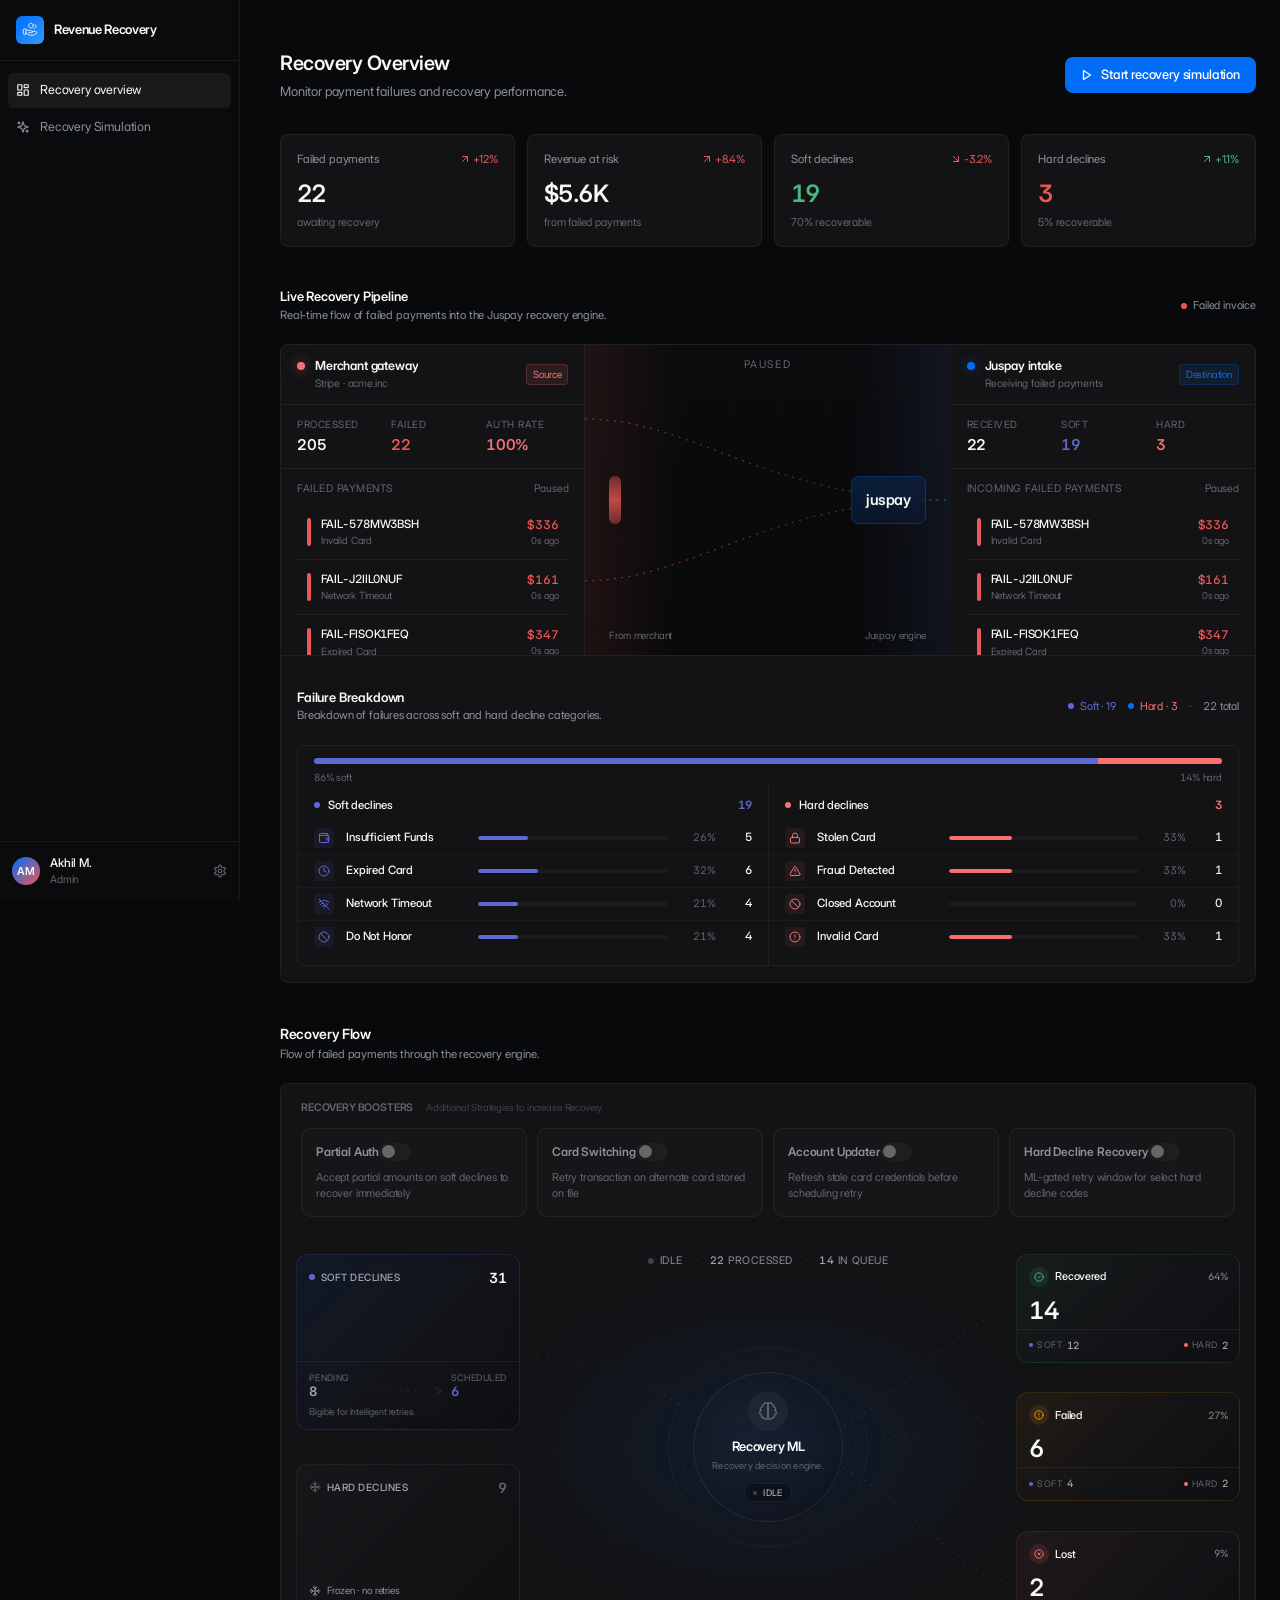
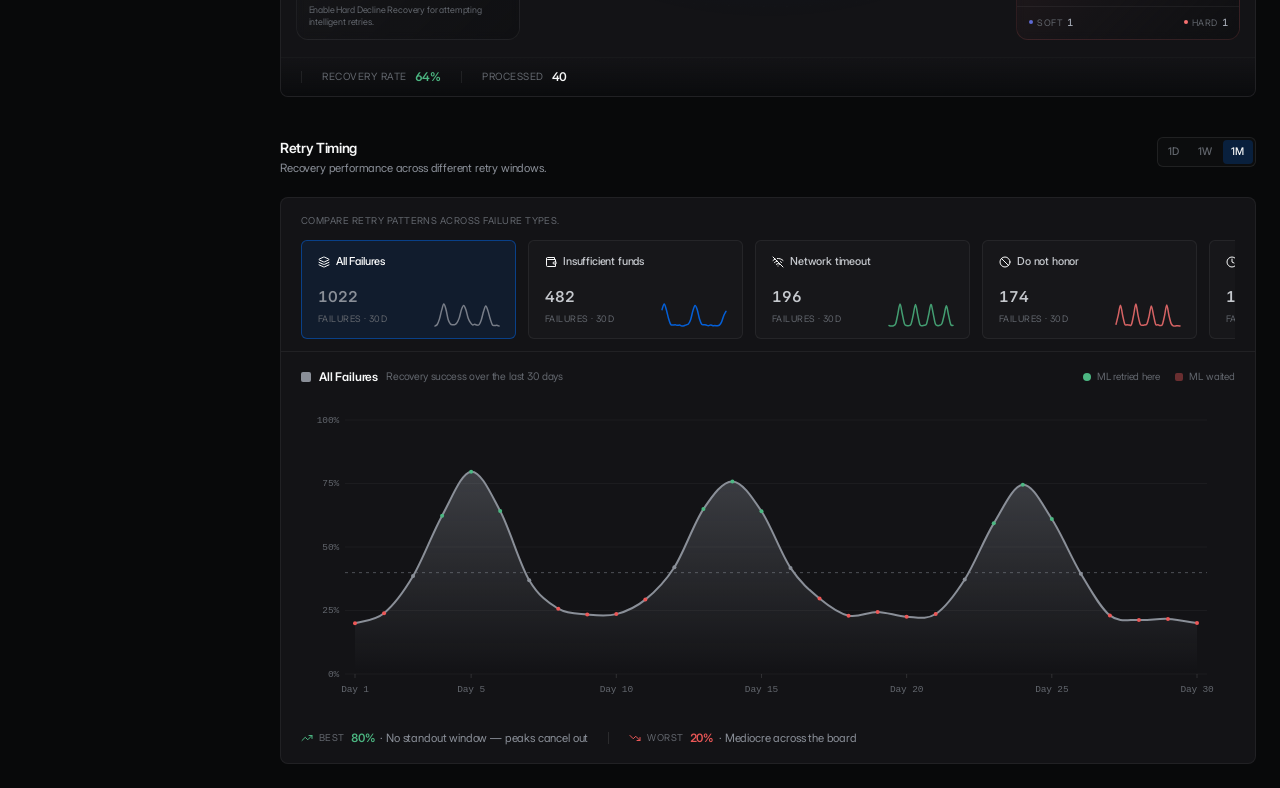
==== recovery-demo.html @ af8d5d57 "Landing: single-colour headline, update subheader copy to 'See how...' Co-Authored-By: Claude Sonnet" ====
<!DOCTYPE html><html lang="en"><head><meta charSet="utf-8"/><link rel="preconnect" href="https://fonts.googleapis.com"/><link rel="preconnect" href="https://fonts.gstatic.com"/><meta name="viewport" content="width=device-width, initial-scale=1"/><style>*,:after,:before{--tw-border-spacing-x:0;--tw-border-spacing-y:0;--tw-translate-x:0;--tw-translate-y:0;--tw-rotate:0;--tw-skew-x:0;--tw-skew-y:0;--tw-scale-x:1;--tw-scale-y:1;--tw-pan-x: ;--tw-pan-y: ;--tw-pinch-zoom: ;--tw-scroll-snap-strictness:proximity;--tw-gradient-from-position: ;--tw-gradient-via-position: ;--tw-gradient-to-position: ;--tw-ordinal: ;--tw-slashed-zero: ;--tw-numeric-figure: ;--tw-numeric-spacing: ;--tw-numeric-fraction: ;--tw-ring-inset: ;--tw-ring-offset-width:0px;--tw-ring-offset-color:#fff;--tw-ring-color:rgba(59,130,246,.5);--tw-ring-offset-shadow:0 0 #0000;--tw-ring-shadow:0 0 #0000;--tw-shadow:0 0 #0000;--tw-shadow-colored:0 0 #0000;--tw-blur: ;--tw-brightness: ;--tw-contrast: ;--tw-grayscale: ;--tw-hue-rotate: ;--tw-invert: ;--tw-saturate: ;--tw-sepia: ;--tw-drop-shadow: ;--tw-backdrop-blur: ;--tw-backdrop-brightness: ;--tw-backdrop-contrast: ;--tw-backdrop-grayscale: ;--tw-backdrop-hue-rotate: ;--tw-backdrop-invert: ;--tw-backdrop-opacity: ;--tw-backdrop-saturate: ;--tw-backdrop-sepia: ;--tw-contain-size: ;--tw-contain-layout: ;--tw-contain-paint: ;--tw-contain-style: }::backdrop{--tw-border-spacing-x:0;--tw-border-spacing-y:0;--tw-translate-x:0;--tw-translate-y:0;--tw-rotate:0;--tw-skew-x:0;--tw-skew-y:0;--tw-scale-x:1;--tw-scale-y:1;--tw-pan-x: ;--tw-pan-y: ;--tw-pinch-zoom: ;--tw-scroll-snap-strictness:proximity;--tw-gradient-from-position: ;--tw-gradient-via-position: ;--tw-gradient-to-position: ;--tw-ordinal: ;--tw-slashed-zero: ;--tw-numeric-figure: ;--tw-numeric-spacing: ;--tw-numeric-fraction: ;--tw-ring-inset: ;--tw-ring-offset-width:0px;--tw-ring-offset-color:#fff;--tw-ring-color:rgba(59,130,246,.5);--tw-ring-offset-shadow:0 0 #0000;--tw-ring-shadow:0 0 #0000;--tw-shadow:0 0 #0000;--tw-shadow-colored:0 0 #0000;--tw-blur: ;--tw-brightness: ;--tw-contrast: ;--tw-grayscale: ;--tw-hue-rotate: ;--tw-invert: ;--tw-saturate: ;--tw-sepia: ;--tw-drop-shadow: ;--tw-backdrop-blur: ;--tw-backdrop-brightness: ;--tw-backdrop-contrast: ;--tw-backdrop-grayscale: ;--tw-backdrop-hue-rotate: ;--tw-backdrop-invert: ;--tw-backdrop-opacity: ;--tw-backdrop-saturate: ;--tw-backdrop-sepia: ;--tw-contain-size: ;--tw-contain-layout: ;--tw-contain-paint: ;--tw-contain-style: }/*
! tailwindcss v3.4.19 | MIT License | https://tailwindcss.com
*/*,:after,:before{box-sizing:border-box;border:0 solid #e5e7eb}:after,:before{--tw-content:""}:host,html{line-height:1.5;-webkit-text-size-adjust:100%;-moz-tab-size:4;-o-tab-size:4;tab-size:4;font-family:ui-sans-serif,system-ui,sans-serif,Apple Color Emoji,Segoe UI Emoji,Segoe UI Symbol,Noto Color Emoji;font-feature-settings:normal;font-variation-settings:normal;-webkit-tap-highlight-color:transparent}body{margin:0;line-height:inherit}hr{height:0;color:inherit;border-top-width:1px}abbr:where([title]){-webkit-text-decoration:underline dotted;text-decoration:underline dotted}h1,h2,h3,h4,h5,h6{font-size:inherit;font-weight:inherit}a{color:inherit;text-decoration:inherit}b,strong{font-weight:bolder}code,kbd,pre,samp{font-family:ui-monospace,SFMono-Regular,Menlo,Monaco,Consolas,Liberation Mono,Courier New,monospace;font-feature-settings:normal;font-variation-settings:normal;font-size:1em}small{font-size:80%}sub,sup{font-size:75%;line-height:0;position:relative;vertical-align:baseline}sub{bottom:-.25em}sup{top:-.5em}table{text-indent:0;border-color:inherit;border-collapse:collapse}button,input,optgroup,select,textarea{font-family:inherit;font-feature-settings:inherit;font-variation-settings:inherit;font-size:100%;font-weight:inherit;line-height:inherit;letter-spacing:inherit;color:inherit;margin:0;padding:0}button,select{text-transform:none}button,input:where([type=button]),input:where([type=reset]),input:where([type=submit]){-webkit-appearance:button;background-color:transparent;background-image:none}:-moz-focusring{outline:auto}:-moz-ui-invalid{box-shadow:none}progress{vertical-align:baseline}::-webkit-inner-spin-button,::-webkit-outer-spin-button{height:auto}[type=search]{-webkit-appearance:textfield;outline-offset:-2px}::-webkit-search-decoration{-webkit-appearance:none}::-webkit-file-upload-button{-webkit-appearance:button;font:inherit}summary{display:list-item}blockquote,dd,dl,figure,h1,h2,h3,h4,h5,h6,hr,p,pre{margin:0}fieldset{margin:0}fieldset,legend{padding:0}menu,ol,ul{list-style:none;margin:0;padding:0}dialog{padding:0}textarea{resize:vertical}input::-moz-placeholder,textarea::-moz-placeholder{opacity:1;color:#9ca3af}input::placeholder,textarea::placeholder{opacity:1;color:#9ca3af}[role=button],button{cursor:pointer}:disabled{cursor:default}audio,canvas,embed,iframe,img,object,svg,video{display:block;vertical-align:middle}img,video{max-width:100%;height:auto}[hidden]:where(:not([hidden=until-found])){display:none}.container{width:100%}@media (min-width:640px){.container{max-width:640px}}@media (min-width:768px){.container{max-width:768px}}@media (min-width:1024px){.container{max-width:1024px}}@media (min-width:1280px){.container{max-width:1280px}}@media (min-width:1536px){.container{max-width:1536px}}.pointer-events-none{pointer-events:none}.visible{visibility:visible}.fixed{position:fixed}.absolute{position:absolute}.relative{position:relative}.sticky{position:sticky}.inset-0{inset:0}.inset-y-0{top:0;bottom:0}.-bottom-4{bottom:-1rem}.bottom-0{bottom:0}.bottom-3{bottom:.75rem}.left-0{left:0}.left-1\/2{left:50%}.left-2\.5{left:.625rem}.left-4{left:1rem}.left-6{left:1.5rem}.right-0{right:0}.right-2{right:.5rem}.right-4{right:1rem}.right-6{right:1.5rem}.top-0{top:0}.top-1{top:.25rem}.top-1\/2{top:50%}.top-1\/4{top:25%}.top-3{top:.75rem}.top-4{top:1rem}.top-\[2px\]{top:2px}.z-0{z-index:0}.z-10{z-index:10}.z-20{z-index:20}.z-40{z-index:40}.col-span-3{grid-column:span 3/span 3}.col-span-6{grid-column:span 6/span 6}.-mx-4{margin-left:-1rem;margin-right:-1rem}.mx-2{margin-left:.5rem;margin-right:.5rem}.mx-auto{margin-left:auto;margin-right:auto}.my-1{margin-top:.25rem;margin-bottom:.25rem}.mb-0\.5{margin-bottom:.125rem}.mb-1{margin-bottom:.25rem}.mb-1\.5{margin-bottom:.375rem}.mb-2{margin-bottom:.5rem}.mb-3{margin-bottom:.75rem}.mb-4{margin-bottom:1rem}.mb-6{margin-bottom:1.5rem}.mb-8{margin-bottom:2rem}.mb-\[3px\]{margin-bottom:3px}.mr-1{margin-right:.25rem}.mr-1\.5{margin-right:.375rem}.mt-0\.5{margin-top:.125rem}.mt-1{margin-top:.25rem}.mt-1\.5{margin-top:.375rem}.mt-2{margin-top:.5rem}.mt-2\.5{margin-top:.625rem}.mt-3{margin-top:.75rem}.mt-4{margin-top:1rem}.mt-6{margin-top:1.5rem}.mt-8{margin-top:2rem}.mt-auto{margin-top:auto}.block{display:block}.inline-block{display:inline-block}.inline{display:inline}.flex{display:flex}.inline-flex{display:inline-flex}.grid{display:grid}.h-1{height:.25rem}.h-1\.5{height:.375rem}.h-10{height:2.5rem}.h-12{height:3rem}.h-16{height:4rem}.h-2{height:.5rem}.h-2\.5{height:.625rem}.h-20{height:5rem}.h-24{height:6rem}.h-3{height:.75rem}.h-3\.5{height:.875rem}.h-32{height:8rem}.h-36{height:9rem}.h-4{height:1rem}.h-48{height:12rem}.h-5{height:1.25rem}.h-6{height:1.5rem}.h-64{height:16rem}.h-7{height:1.75rem}.h-8{height:2rem}.h-80{height:20rem}.h-9{height:2.25rem}.h-\[14px\]{height:14px}.h-\[150px\]{height:150px}.h-\[175px\]{height:175px}.h-\[180px\]{height:180px}.h-\[18px\]{height:18px}.h-\[200px\]{height:200px}.h-\[3px\]{height:3px}.h-full{height:100%}.h-px{height:1px}.h-screen{height:100vh}.max-h-32{max-height:8rem}.max-h-96{max-height:24rem}.min-h-0{min-height:0}.min-h-\[230px\]{min-height:230px}.min-h-\[260px\]{min-height:260px}.min-h-\[300px\]{min-height:300px}.min-h-\[400px\]{min-height:400px}.min-h-screen{min-height:100vh}.w-1{width:.25rem}.w-1\.5{width:.375rem}.w-1\/4{width:25%}.w-10{width:2.5rem}.w-12{width:3rem}.w-14{width:3.5rem}.w-16{width:4rem}.w-2{width:.5rem}.w-2\.5{width:.625rem}.w-20{width:5rem}.w-24{width:6rem}.w-3{width:.75rem}.w-3\.5{width:.875rem}.w-32{width:8rem}.w-36{width:9rem}.w-4{width:1rem}.w-48{width:12rem}.w-5{width:1.25rem}.w-6{width:1.5rem}.w-64{width:16rem}.w-7{width:1.75rem}.w-8{width:2rem}.w-9{width:2.25rem}.w-\[120px\]{width:120px}.w-\[14px\]{width:14px}.w-\[150px\]{width:150px}.w-\[175px\]{width:175px}.w-\[180px\]{width:180px}.w-\[200px\]{width:200px}.w-\[240px\]{width:240px}.w-\[2px\]{width:2px}.w-full{width:100%}.w-px{width:1px}.min-w-0{min-width:0}.max-w-6xl{max-width:72rem}.max-w-\[1400px\]{max-width:1400px}.max-w-\[640px\]{max-width:640px}.flex-1{flex:1 1 0%}.flex-shrink-0,.shrink-0{flex-shrink:0}.-translate-x-1\/2{--tw-translate-x:-50%}.-translate-x-1\/2,.-translate-y-1\/2{transform:translate(var(--tw-translate-x),var(--tw-translate-y)) rotate(var(--tw-rotate)) skewX(var(--tw-skew-x)) skewY(var(--tw-skew-y)) scaleX(var(--tw-scale-x)) scaleY(var(--tw-scale-y))}.-translate-y-1\/2{--tw-translate-y:-50%}.translate-x-0\.5{--tw-translate-x:0.125rem}.translate-x-0\.5,.translate-x-5{transform:translate(var(--tw-translate-x),var(--tw-translate-y)) rotate(var(--tw-rotate)) skewX(var(--tw-skew-x)) skewY(var(--tw-skew-y)) scaleX(var(--tw-scale-x)) scaleY(var(--tw-scale-y))}.translate-x-5{--tw-translate-x:1.25rem}.translate-x-\[16px\]{--tw-translate-x:16px}.translate-x-\[16px\],.translate-x-\[2px\]{transform:translate(var(--tw-translate-x),var(--tw-translate-y)) rotate(var(--tw-rotate)) skewX(var(--tw-skew-x)) skewY(var(--tw-skew-y)) scaleX(var(--tw-scale-x)) scaleY(var(--tw-scale-y))}.translate-x-\[2px\]{--tw-translate-x:2px}.transform{transform:translate(var(--tw-translate-x),var(--tw-translate-y)) rotate(var(--tw-rotate)) skewX(var(--tw-skew-x)) skewY(var(--tw-skew-y)) scaleX(var(--tw-scale-x)) scaleY(var(--tw-scale-y))}.animate-\[fadeIn_240ms_ease-out\]{animation:fadeIn .24s ease-out}@keyframes pulse{50%{opacity:.5}}.animate-pulse{animation:pulse 2s cubic-bezier(.4,0,.6,1) infinite}@keyframes spin{to{transform:rotate(1turn)}}.animate-spin{animation:spin 1s linear infinite}.cursor-crosshair{cursor:crosshair}.cursor-pointer{cursor:pointer}.select-none{-webkit-user-select:none;-moz-user-select:none;user-select:none}.resize{resize:both}.scroll-mt-16{scroll-margin-top:4rem}.appearance-none{-webkit-appearance:none;-moz-appearance:none;appearance:none}.grid-cols-1{grid-template-columns:repeat(1,minmax(0,1fr))}.grid-cols-12{grid-template-columns:repeat(12,minmax(0,1fr))}.grid-cols-2{grid-template-columns:repeat(2,minmax(0,1fr))}.grid-cols-3{grid-template-columns:repeat(3,minmax(0,1fr))}.grid-cols-4{grid-template-columns:repeat(4,minmax(0,1fr))}.grid-cols-5{grid-template-columns:repeat(5,minmax(0,1fr))}.grid-cols-\[1fr_1\.2fr_1fr\]{grid-template-columns:1fr 1.2fr 1fr}.grid-cols-\[340px_1fr\]{grid-template-columns:340px 1fr}.flex-col{flex-direction:column}.items-start{align-items:flex-start}.items-end{align-items:flex-end}.items-center{align-items:center}.items-baseline{align-items:baseline}.items-stretch{align-items:stretch}.justify-end{justify-content:flex-end}.justify-center{justify-content:center}.justify-between{justify-content:space-between}.gap-0\.5{gap:.125rem}.gap-1{gap:.25rem}.gap-1\.5{gap:.375rem}.gap-2{gap:.5rem}.gap-2\.5{gap:.625rem}.gap-3{gap:.75rem}.gap-4{gap:1rem}.gap-5{gap:1.25rem}.gap-6{gap:1.5rem}.gap-8{gap:2rem}.gap-\[2px\]{gap:2px}.gap-\[3px\]{gap:3px}.space-y-0\.5>:not([hidden])~:not([hidden]){--tw-space-y-reverse:0;margin-top:calc(.125rem * calc(1 - var(--tw-space-y-reverse)));margin-bottom:calc(.125rem * var(--tw-space-y-reverse))}.space-y-1>:not([hidden])~:not([hidden]){--tw-space-y-reverse:0;margin-top:calc(.25rem * calc(1 - var(--tw-space-y-reverse)));margin-bottom:calc(.25rem * var(--tw-space-y-reverse))}.space-y-1\.5>:not([hidden])~:not([hidden]){--tw-space-y-reverse:0;margin-top:calc(.375rem * calc(1 - var(--tw-space-y-reverse)));margin-bottom:calc(.375rem * var(--tw-space-y-reverse))}.space-y-2>:not([hidden])~:not([hidden]){--tw-space-y-reverse:0;margin-top:calc(.5rem * calc(1 - var(--tw-space-y-reverse)));margin-bottom:calc(.5rem * var(--tw-space-y-reverse))}.space-y-2\.5>:not([hidden])~:not([hidden]){--tw-space-y-reverse:0;margin-top:calc(.625rem * calc(1 - var(--tw-space-y-reverse)));margin-bottom:calc(.625rem * var(--tw-space-y-reverse))}.space-y-3>:not([hidden])~:not([hidden]){--tw-space-y-reverse:0;margin-top:calc(.75rem * calc(1 - var(--tw-space-y-reverse)));margin-bottom:calc(.75rem * var(--tw-space-y-reverse))}.space-y-4>:not([hidden])~:not([hidden]){--tw-space-y-reverse:0;margin-top:calc(1rem * calc(1 - var(--tw-space-y-reverse)));margin-bottom:calc(1rem * var(--tw-space-y-reverse))}.space-y-6>:not([hidden])~:not([hidden]){--tw-space-y-reverse:0;margin-top:calc(1.5rem * calc(1 - var(--tw-space-y-reverse)));margin-bottom:calc(1.5rem * var(--tw-space-y-reverse))}.divide-x>:not([hidden])~:not([hidden]){--tw-divide-x-reverse:0;border-right-width:calc(1px * var(--tw-divide-x-reverse));border-left-width:calc(1px * calc(1 - var(--tw-divide-x-reverse)))}.divide-y>:not([hidden])~:not([hidden]){--tw-divide-y-reverse:0;border-top-width:calc(1px * calc(1 - var(--tw-divide-y-reverse)));border-bottom-width:calc(1px * var(--tw-divide-y-reverse))}.divide-white\/\[0\.04\]>:not([hidden])~:not([hidden]){border-color:hsla(0,0%,100%,.04)}.divide-white\/\[0\.06\]>:not([hidden])~:not([hidden]){border-color:hsla(0,0%,100%,.06)}.overflow-hidden{overflow:hidden}.overflow-visible{overflow:visible}.overflow-x-auto{overflow-x:auto}.overflow-y-auto{overflow-y:auto}.truncate{overflow:hidden;text-overflow:ellipsis}.truncate,.whitespace-nowrap{white-space:nowrap}.rounded{border-radius:.25rem}.rounded-2xl{border-radius:1rem}.rounded-3xl{border-radius:1.5rem}.rounded-\[1\.5px\]{border-radius:1.5px}.rounded-full{border-radius:9999px}.rounded-lg{border-radius:.5rem}.rounded-md{border-radius:.375rem}.rounded-sm{border-radius:.125rem}.rounded-xl{border-radius:.75rem}.rounded-t{border-top-left-radius:.25rem;border-top-right-radius:.25rem}.border{border-width:1px}.border-2{border-width:2px}.border-4{border-width:4px}.border-\[1\.5px\]{border-width:1.5px}.border-b{border-bottom-width:1px}.border-l{border-left-width:1px}.border-r{border-right-width:1px}.border-t{border-top-width:1px}.border-dashed{border-style:dashed}.border-\[\#4cb782\]\/30{border-color:rgba(76,183,130,.3)}.border-\[\#006DF9\]\/10{border-color:rgba(0,109,249,.1)}.border-\[\#006DF9\]\/15{border-color:rgba(0,109,249,.15)}.border-\[\#006DF9\]\/20{border-color:rgba(0,109,249,.2)}.border-\[\#006DF9\]\/30{border-color:rgba(0,109,249,.3)}.border-\[\#006DF9\]\/35{border-color:rgba(0,109,249,.35)}.border-\[\#006DF9\]\/40{border-color:rgba(0,109,249,.4)}.border-\[\#006DF9\]\/45{border-color:rgba(0,109,249,.45)}.border-\[\#eb5757\]\/30{border-color:rgba(235,87,87,.3)}.border-\[\#f2994a\]\/20{border-color:rgba(242,153,74,.2)}.border-blue-500\/10{border-color:rgba(59,130,246,.1)}.border-blue-500\/20{border-color:rgba(59,130,246,.2)}.border-blue-500\/30{border-color:rgba(59,130,246,.3)}.border-blue-500\/50{border-color:rgba(59,130,246,.5)}.border-cyan-500\/30{border-color:rgba(6,182,212,.3)}.border-cyan-500\/40{border-color:rgba(6,182,212,.4)}.border-emerald-500\/20{border-color:rgba(16,185,129,.2)}.border-emerald-500\/30{border-color:rgba(16,185,129,.3)}.border-gray-300{--tw-border-opacity:1;border-color:rgb(209 213 219/var(--tw-border-opacity,1))}.border-gray-400{--tw-border-opacity:1;border-color:rgb(156 163 175/var(--tw-border-opacity,1))}.border-gray-600{--tw-border-opacity:1;border-color:rgb(75 85 99/var(--tw-border-opacity,1))}.border-gray-700{--tw-border-opacity:1;border-color:rgb(55 65 81/var(--tw-border-opacity,1))}.border-gray-700\/30{border-color:rgba(55,65,81,.3)}.border-gray-800{--tw-border-opacity:1;border-color:rgb(31 41 55/var(--tw-border-opacity,1))}.border-gray-800\/30{border-color:rgba(31,41,55,.3)}.border-gray-800\/50{border-color:rgba(31,41,55,.5)}.border-green-500\/20{border-color:rgba(34,197,94,.2)}.border-green-500\/30{border-color:rgba(34,197,94,.3)}.border-orange-500\/20{border-color:rgba(249,115,22,.2)}.border-orange-500\/30{border-color:rgba(249,115,22,.3)}.border-purple-500\/20{border-color:rgba(168,85,247,.2)}.border-purple-500\/30{border-color:rgba(168,85,247,.3)}.border-red-500\/20{border-color:rgba(239,68,68,.2)}.border-red-500\/30{border-color:rgba(239,68,68,.3)}.border-slate-600{--tw-border-opacity:1;border-color:rgb(71 85 105/var(--tw-border-opacity,1))}.border-slate-700{--tw-border-opacity:1;border-color:rgb(51 65 85/var(--tw-border-opacity,1))}.border-white\/\[0\.025\]{border-color:hsla(0,0%,100%,.025)}.border-white\/\[0\.04\]{border-color:hsla(0,0%,100%,.04)}.border-white\/\[0\.05\]{border-color:hsla(0,0%,100%,.05)}.border-white\/\[0\.06\]{border-color:hsla(0,0%,100%,.06)}.border-white\/\[0\.08\]{border-color:hsla(0,0%,100%,.08)}.border-yellow-500\/20{border-color:rgba(234,179,8,.2)}.border-yellow-500\/30{border-color:rgba(234,179,8,.3)}.border-t-blue-500{--tw-border-opacity:1;border-top-color:rgb(59 130 246/var(--tw-border-opacity,1))}.bg-\[\#08090a\]{--tw-bg-opacity:1;background-color:rgb(8 9 10/var(--tw-bg-opacity,1))}.bg-\[\#08090a\]\/40{background-color:rgba(8,9,10,.4)}.bg-\[\#08090a\]\/80{background-color:rgba(8,9,10,.8)}.bg-\[\#0a0a0f\]{--tw-bg-opacity:1;background-color:rgb(10 10 15/var(--tw-bg-opacity,1))}.bg-\[\#0a0b0d\]{--tw-bg-opacity:1;background-color:rgb(10 11 13/var(--tw-bg-opacity,1))}.bg-\[\#0d0e10\]{--tw-bg-opacity:1;background-color:rgb(13 14 16/var(--tw-bg-opacity,1))}.bg-\[\#0d0e10\]\/40{background-color:rgba(13,14,16,.4)}.bg-\[\#0f1012\]{--tw-bg-opacity:1;background-color:rgb(15 16 18/var(--tw-bg-opacity,1))}.bg-\[\#131316\]{--tw-bg-opacity:1;background-color:rgb(19 19 22/var(--tw-bg-opacity,1))}.bg-\[\#3f4147\]{--tw-bg-opacity:1;background-color:rgb(63 65 71/var(--tw-bg-opacity,1))}.bg-\[\#4cb782\]{--tw-bg-opacity:1;background-color:rgb(76 183 130/var(--tw-bg-opacity,1))}.bg-\[\#4cb782\]\/10{background-color:rgba(76,183,130,.1)}.bg-\[\#4cb782\]\/5{background-color:rgba(76,183,130,.05)}.bg-\[\#006DF9\]{--tw-bg-opacity:1;background-color:rgb(0 109 249/var(--tw-bg-opacity,1))}.bg-\[\#006DF9\]\/10{background-color:rgba(0,109,249,.1)}.bg-\[\#006DF9\]\/15{background-color:rgba(0,109,249,.15)}.bg-\[\#006DF9\]\/20{background-color:rgba(0,109,249,.2)}.bg-\[\#62666d\]{--tw-bg-opacity:1;background-color:rgb(98 102 109/var(--tw-bg-opacity,1))}.bg-\[\#8a8f98\]{--tw-bg-opacity:1;background-color:rgb(138 143 152/var(--tw-bg-opacity,1))}.bg-\[\#eb5757\]{--tw-bg-opacity:1;background-color:rgb(235 87 87/var(--tw-bg-opacity,1))}.bg-\[\#eb5757\]\/10{background-color:rgba(235,87,87,.1)}.bg-\[\#eb5757\]\/15{background-color:rgba(235,87,87,.15)}.bg-\[\#eb5757\]\/40{background-color:rgba(235,87,87,.4)}.bg-\[\#eb5757\]\/5{background-color:rgba(235,87,87,.05)}.bg-\[\#f2994a\]\/10{background-color:rgba(242,153,74,.1)}.bg-amber-500{--tw-bg-opacity:1;background-color:rgb(245 158 11/var(--tw-bg-opacity,1))}.bg-black{--tw-bg-opacity:1;background-color:rgb(0 0 0/var(--tw-bg-opacity,1))}.bg-black\/20{background-color:rgba(0,0,0,.2)}.bg-black\/30{background-color:rgba(0,0,0,.3)}.bg-black\/50{background-color:rgba(0,0,0,.5)}.bg-blue-400{--tw-bg-opacity:1;background-color:rgb(96 165 250/var(--tw-bg-opacity,1))}.bg-blue-500{--tw-bg-opacity:1;background-color:rgb(59 130 246/var(--tw-bg-opacity,1))}.bg-blue-500\/10{background-color:rgba(59,130,246,.1)}.bg-blue-500\/20{background-color:rgba(59,130,246,.2)}.bg-blue-900\/10{background-color:rgba(30,58,138,.1)}.bg-emerald-500{--tw-bg-opacity:1;background-color:rgb(16 185 129/var(--tw-bg-opacity,1))}.bg-emerald-500\/10{background-color:rgba(16,185,129,.1)}.bg-emerald-500\/20{background-color:rgba(16,185,129,.2)}.bg-emerald-500\/30{background-color:rgba(16,185,129,.3)}.bg-emerald-500\/60{background-color:rgba(16,185,129,.6)}.bg-emerald-900\/10{background-color:rgba(6,78,59,.1)}.bg-gray-100\/50{background-color:rgba(243,244,246,.5)}.bg-gray-300{--tw-bg-opacity:1;background-color:rgb(209 213 219/var(--tw-bg-opacity,1))}.bg-gray-400{--tw-bg-opacity:1;background-color:rgb(156 163 175/var(--tw-bg-opacity,1))}.bg-gray-600{--tw-bg-opacity:1;background-color:rgb(75 85 99/var(--tw-bg-opacity,1))}.bg-gray-700{--tw-bg-opacity:1;background-color:rgb(55 65 81/var(--tw-bg-opacity,1))}.bg-gray-800{--tw-bg-opacity:1;background-color:rgb(31 41 55/var(--tw-bg-opacity,1))}.bg-gray-800\/30{background-color:rgba(31,41,55,.3)}.bg-gray-800\/50{background-color:rgba(31,41,55,.5)}.bg-gray-800\/90{background-color:rgba(31,41,55,.9)}.bg-gray-900\/30{background-color:rgba(17,24,39,.3)}.bg-gray-900\/50{background-color:rgba(17,24,39,.5)}.bg-gray-900\/80{background-color:rgba(17,24,39,.8)}.bg-green-500{--tw-bg-opacity:1;background-color:rgb(34 197 94/var(--tw-bg-opacity,1))}.bg-green-500\/10{background-color:rgba(34,197,94,.1)}.bg-green-500\/20{background-color:rgba(34,197,94,.2)}.bg-orange-500\/10{background-color:rgba(249,115,22,.1)}.bg-orange-900\/10{background-color:rgba(124,45,18,.1)}.bg-pink-500{--tw-bg-opacity:1;background-color:rgb(236 72 153/var(--tw-bg-opacity,1))}.bg-purple-500{--tw-bg-opacity:1;background-color:rgb(168 85 247/var(--tw-bg-opacity,1))}.bg-purple-500\/10{background-color:rgba(168,85,247,.1)}.bg-purple-500\/20{background-color:rgba(168,85,247,.2)}.bg-red-500{--tw-bg-opacity:1;background-color:rgb(239 68 68/var(--tw-bg-opacity,1))}.bg-red-500\/10{background-color:rgba(239,68,68,.1)}.bg-red-500\/20{background-color:rgba(239,68,68,.2)}.bg-red-900\/10{background-color:rgba(127,29,29,.1)}.bg-slate-700{--tw-bg-opacity:1;background-color:rgb(51 65 85/var(--tw-bg-opacity,1))}.bg-slate-800{--tw-bg-opacity:1;background-color:rgb(30 41 59/var(--tw-bg-opacity,1))}.bg-slate-800\/30{background-color:rgba(30,41,59,.3)}.bg-slate-800\/50{background-color:rgba(30,41,59,.5)}.bg-slate-900{--tw-bg-opacity:1;background-color:rgb(15 23 42/var(--tw-bg-opacity,1))}.bg-slate-900\/50{background-color:rgba(15,23,42,.5)}.bg-slate-900\/80{background-color:rgba(15,23,42,.8)}.bg-white{--tw-bg-opacity:1;background-color:rgb(255 255 255/var(--tw-bg-opacity,1))}.bg-white\/10{background-color:hsla(0,0%,100%,.1)}.bg-white\/\[0\.012\]{background-color:hsla(0,0%,100%,.012)}.bg-white\/\[0\.015\]{background-color:hsla(0,0%,100%,.015)}.bg-white\/\[0\.02\]{background-color:hsla(0,0%,100%,.02)}.bg-white\/\[0\.03\]{background-color:hsla(0,0%,100%,.03)}.bg-white\/\[0\.04\]{background-color:hsla(0,0%,100%,.04)}.bg-white\/\[0\.06\]{background-color:hsla(0,0%,100%,.06)}.bg-white\/\[0\.08\]{background-color:hsla(0,0%,100%,.08)}.bg-yellow-400{--tw-bg-opacity:1;background-color:rgb(250 204 21/var(--tw-bg-opacity,1))}.bg-yellow-500{--tw-bg-opacity:1;background-color:rgb(234 179 8/var(--tw-bg-opacity,1))}.bg-yellow-500\/10{background-color:rgba(234,179,8,.1)}.bg-yellow-500\/20{background-color:rgba(234,179,8,.2)}.bg-yellow-900\/10{background-color:rgba(113,63,18,.1)}.bg-gradient-to-b{background-image:linear-gradient(to bottom,var(--tw-gradient-stops))}.bg-gradient-to-br{background-image:linear-gradient(to bottom right,var(--tw-gradient-stops))}.bg-gradient-to-l{background-image:linear-gradient(to left,var(--tw-gradient-stops))}.bg-gradient-to-r{background-image:linear-gradient(to right,var(--tw-gradient-stops))}.bg-gradient-to-t{background-image:linear-gradient(to top,var(--tw-gradient-stops))}.from-\[\#0a0b0d\]{--tw-gradient-from:#0a0b0d var(--tw-gradient-from-position);--tw-gradient-to:rgba(10,11,13,0) var(--tw-gradient-to-position);--tw-gradient-stops:var(--tw-gradient-from),var(--tw-gradient-to)}.from-\[\#0d0e10\]{--tw-gradient-from:#0d0e10 var(--tw-gradient-from-position);--tw-gradient-to:rgba(13,14,16,0) var(--tw-gradient-to-position);--tw-gradient-stops:var(--tw-gradient-from),var(--tw-gradient-to)}.from-\[\#4cb782\]\/\[0\.06\]{--tw-gradient-from:rgba(76,183,130,.06) var(--tw-gradient-from-position);--tw-gradient-to:rgba(76,183,130,0) var(--tw-gradient-to-position);--tw-gradient-stops:var(--tw-gradient-from),var(--tw-gradient-to)}.from-\[\#006DF9\]{--tw-gradient-from:#006DF9 var(--tw-gradient-from-position);--tw-gradient-to:rgba(0,109,249,0) var(--tw-gradient-to-position);--tw-gradient-stops:var(--tw-gradient-from),var(--tw-gradient-to)}.from-\[\#006DF9\]\/10{--tw-gradient-from:rgba(0,109,249,.1) var(--tw-gradient-from-position);--tw-gradient-to:rgba(0,109,249,0) var(--tw-gradient-to-position);--tw-gradient-stops:var(--tw-gradient-from),var(--tw-gradient-to)}.from-\[\#006DF9\]\/20{--tw-gradient-from:rgba(0,109,249,.2) var(--tw-gradient-from-position);--tw-gradient-to:rgba(0,109,249,0) var(--tw-gradient-to-position);--tw-gradient-stops:var(--tw-gradient-from),var(--tw-gradient-to)}.from-\[\#eb5757\]\/10{--tw-gradient-from:rgba(235,87,87,.1) var(--tw-gradient-from-position);--tw-gradient-to:rgba(235,87,87,0) var(--tw-gradient-to-position);--tw-gradient-stops:var(--tw-gradient-from),var(--tw-gradient-to)}.from-\[\#eb5757\]\/40{--tw-gradient-from:rgba(235,87,87,.4) var(--tw-gradient-from-position);--tw-gradient-to:rgba(235,87,87,0) var(--tw-gradient-to-position);--tw-gradient-stops:var(--tw-gradient-from),var(--tw-gradient-to)}.from-\[\#eb5757\]\/\[0\.06\]{--tw-gradient-from:rgba(235,87,87,.06) var(--tw-gradient-from-position);--tw-gradient-to:rgba(235,87,87,0) var(--tw-gradient-to-position);--tw-gradient-stops:var(--tw-gradient-from),var(--tw-gradient-to)}.from-blue-400{--tw-gradient-from:#60a5fa var(--tw-gradient-from-position);--tw-gradient-to:rgba(96,165,250,0) var(--tw-gradient-to-position);--tw-gradient-stops:var(--tw-gradient-from),var(--tw-gradient-to)}.from-emerald-400{--tw-gradient-from:#34d399 var(--tw-gradient-from-position);--tw-gradient-to:rgba(52,211,153,0) var(--tw-gradient-to-position);--tw-gradient-stops:var(--tw-gradient-from),var(--tw-gradient-to)}.from-emerald-500\/30{--tw-gradient-from:rgba(16,185,129,.3) var(--tw-gradient-from-position);--tw-gradient-to:rgba(16,185,129,0) var(--tw-gradient-to-position);--tw-gradient-stops:var(--tw-gradient-from),var(--tw-gradient-to)}.from-emerald-900\/20{--tw-gradient-from:rgba(6,78,59,.2) var(--tw-gradient-from-position);--tw-gradient-to:rgba(6,78,59,0) var(--tw-gradient-to-position);--tw-gradient-stops:var(--tw-gradient-from),var(--tw-gradient-to)}.from-gray-100{--tw-gradient-from:#f3f4f6 var(--tw-gradient-from-position);--tw-gradient-to:rgba(243,244,246,0) var(--tw-gradient-to-position);--tw-gradient-stops:var(--tw-gradient-from),var(--tw-gradient-to)}.from-gray-200{--tw-gradient-from:#e5e7eb var(--tw-gradient-from-position);--tw-gradient-to:rgba(229,231,235,0) var(--tw-gradient-to-position);--tw-gradient-stops:var(--tw-gradient-from),var(--tw-gradient-to)}.from-gray-300{--tw-gradient-from:#d1d5db var(--tw-gradient-from-position);--tw-gradient-to:rgba(209,213,219,0) var(--tw-gradient-to-position);--tw-gradient-stops:var(--tw-gradient-from),var(--tw-gradient-to)}.from-red-500\/0{--tw-gradient-from:rgba(239,68,68,0) var(--tw-gradient-from-position);--tw-gradient-to:rgba(239,68,68,0) var(--tw-gradient-to-position);--tw-gradient-stops:var(--tw-gradient-from),var(--tw-gradient-to)}.from-red-900\/20{--tw-gradient-from:rgba(127,29,29,.2) var(--tw-gradient-from-position);--tw-gradient-to:rgba(127,29,29,0) var(--tw-gradient-to-position);--tw-gradient-stops:var(--tw-gradient-from),var(--tw-gradient-to)}.from-slate-800\/50{--tw-gradient-from:rgba(30,41,59,.5) var(--tw-gradient-from-position);--tw-gradient-to:rgba(30,41,59,0) var(--tw-gradient-to-position);--tw-gradient-stops:var(--tw-gradient-from),var(--tw-gradient-to)}.from-transparent{--tw-gradient-from:transparent var(--tw-gradient-from-position);--tw-gradient-to:transparent var(--tw-gradient-to-position);--tw-gradient-stops:var(--tw-gradient-from),var(--tw-gradient-to)}.via-\[\#4cb782\]\/\[0\.02\]{--tw-gradient-to:rgba(76,183,130,0) var(--tw-gradient-to-position);--tw-gradient-stops:var(--tw-gradient-from),rgba(76,183,130,.02) var(--tw-gradient-via-position),var(--tw-gradient-to)}.via-\[\#eb5757\]\/80{--tw-gradient-to:rgba(235,87,87,0) var(--tw-gradient-to-position);--tw-gradient-stops:var(--tw-gradient-from),rgba(235,87,87,.8) var(--tw-gradient-via-position),var(--tw-gradient-to)}.via-\[\#eb5757\]\/\[0\.02\]{--tw-gradient-to:rgba(235,87,87,0) var(--tw-gradient-to-position);--tw-gradient-stops:var(--tw-gradient-from),rgba(235,87,87,.02) var(--tw-gradient-via-position),var(--tw-gradient-to)}.via-blue-500{--tw-gradient-to:rgba(59,130,246,0) var(--tw-gradient-to-position);--tw-gradient-stops:var(--tw-gradient-from),#3b82f6 var(--tw-gradient-via-position),var(--tw-gradient-to)}.via-red-500\/5{--tw-gradient-to:rgba(239,68,68,0) var(--tw-gradient-to-position);--tw-gradient-stops:var(--tw-gradient-from),rgba(239,68,68,.05) var(--tw-gradient-via-position),var(--tw-gradient-to)}.to-\[\#08090a\]{--tw-gradient-to:#08090a var(--tw-gradient-to-position)}.to-\[\#006DF9\]\/5{--tw-gradient-to:rgba(0,109,249,.05) var(--tw-gradient-to-position)}.to-\[\#3399FF\]{--tw-gradient-to:#3399FF var(--tw-gradient-to-position)}.to-\[\#eb5757\]{--tw-gradient-to:#eb5757 var(--tw-gradient-to-position)}.to-\[\#eb5757\]\/40{--tw-gradient-to:rgba(235,87,87,.4) var(--tw-gradient-to-position)}.to-blue-500{--tw-gradient-to:#3b82f6 var(--tw-gradient-to-position)}.to-blue-900\/20{--tw-gradient-to:rgba(30,58,138,.2) var(--tw-gradient-to-position)}.to-emerald-500{--tw-gradient-to:#10b981 var(--tw-gradient-to-position)}.to-emerald-800\/10{--tw-gradient-to:rgba(6,95,70,.1) var(--tw-gradient-to-position)}.to-gray-200{--tw-gradient-to:#e5e7eb var(--tw-gradient-to-position)}.to-gray-300{--tw-gradient-to:#d1d5db var(--tw-gradient-to-position)}.to-gray-400{--tw-gradient-to:#9ca3af var(--tw-gradient-to-position)}.to-purple-400{--tw-gradient-to:#c084fc var(--tw-gradient-to-position)}.to-red-500\/0{--tw-gradient-to:rgba(239,68,68,0) var(--tw-gradient-to-position)}.to-red-800\/10{--tw-gradient-to:rgba(153,27,27,.1) var(--tw-gradient-to-position)}.to-slate-900\/50{--tw-gradient-to:rgba(15,23,42,.5) var(--tw-gradient-to-position)}.to-transparent{--tw-gradient-to:transparent var(--tw-gradient-to-position)}.bg-clip-text{-webkit-background-clip:text;background-clip:text}.p-0\.5{padding:.125rem}.p-1\.5{padding:.375rem}.p-2{padding:.5rem}.p-3{padding:.75rem}.p-4{padding:1rem}.p-5{padding:1.25rem}.p-6{padding:1.5rem}.p-8{padding:2rem}.px-1{padding-left:.25rem;padding-right:.25rem}.px-1\.5{padding-left:.375rem;padding-right:.375rem}.px-12{padding-left:3rem;padding-right:3rem}.px-2{padding-left:.5rem;padding-right:.5rem}.px-2\.5{padding-left:.625rem;padding-right:.625rem}.px-3{padding-left:.75rem;padding-right:.75rem}.px-3\.5{padding-left:.875rem;padding-right:.875rem}.px-4{padding-left:1rem;padding-right:1rem}.px-5{padding-left:1.25rem;padding-right:1.25rem}.px-6{padding-left:1.5rem;padding-right:1.5rem}.py-0\.5{padding-top:.125rem;padding-bottom:.125rem}.py-1{padding-top:.25rem;padding-bottom:.25rem}.py-1\.5{padding-top:.375rem;padding-bottom:.375rem}.py-10{padding-top:2.5rem;padding-bottom:2.5rem}.py-12{padding-top:3rem;padding-bottom:3rem}.py-2{padding-top:.5rem;padding-bottom:.5rem}.py-2\.5{padding-top:.625rem;padding-bottom:.625rem}.py-3{padding-top:.75rem;padding-bottom:.75rem}.py-3\.5{padding-top:.875rem;padding-bottom:.875rem}.py-4{padding-top:1rem;padding-bottom:1rem}.py-6{padding-top:1.5rem;padding-bottom:1.5rem}.py-8{padding-top:2rem;padding-bottom:2rem}.py-\[1px\]{padding-top:1px;padding-bottom:1px}.pb-1\.5{padding-bottom:.375rem}.pb-2{padding-bottom:.5rem}.pb-2\.5{padding-bottom:.625rem}.pb-3{padding-bottom:.75rem}.pb-4{padding-bottom:1rem}.pb-5{padding-bottom:1.25rem}.pl-2{padding-left:.5rem}.pl-6{padding-left:1.5rem}.pl-7{padding-left:1.75rem}.pl-8{padding-left:2rem}.pr-2{padding-right:.5rem}.pt-2{padding-top:.5rem}.pt-2\.5{padding-top:.625rem}.pt-3{padding-top:.75rem}.pt-4{padding-top:1rem}.pt-5{padding-top:1.25rem}.text-left{text-align:left}.text-center{text-align:center}.text-right{text-align:right}.align-middle{vertical-align:middle}.font-mono{font-family:ui-monospace,SFMono-Regular,Menlo,Monaco,Consolas,Liberation Mono,Courier New,monospace}.text-2xl{font-size:1.5rem;line-height:2rem}.text-3xl{font-size:1.875rem;line-height:2.25rem}.text-4xl{font-size:2.25rem;line-height:2.5rem}.text-6xl{font-size:3.75rem;line-height:1}.text-\[10\.5px\]{font-size:10.5px}.text-\[10px\]{font-size:10px}.text-\[11\.5px\]{font-size:11.5px}.text-\[11px\]{font-size:11px}.text-\[12\.5px\]{font-size:12.5px}.text-\[12px\]{font-size:12px}.text-\[13px\]{font-size:13px}.text-\[14px\]{font-size:14px}.text-\[15px\]{font-size:15px}.text-\[16px\]{font-size:16px}.text-\[18px\]{font-size:18px}.text-\[20px\]{font-size:20px}.text-\[24px\]{font-size:24px}.text-\[26px\]{font-size:26px}.text-\[8\.5px\]{font-size:8.5px}.text-\[9\.5px\]{font-size:9.5px}.text-\[9px\]{font-size:9px}.text-lg{font-size:1.125rem;line-height:1.75rem}.text-sm{font-size:.875rem;line-height:1.25rem}.text-xl{font-size:1.25rem;line-height:1.75rem}.text-xs{font-size:.75rem;line-height:1rem}.font-bold{font-weight:700}.font-medium{font-weight:500}.font-semibold{font-weight:600}.uppercase{text-transform:uppercase}.lowercase{text-transform:lowercase}.capitalize{text-transform:capitalize}.italic{font-style:italic}.not-italic{font-style:normal}.tabular-nums{--tw-numeric-spacing:tabular-nums;font-variant-numeric:var(--tw-ordinal) var(--tw-slashed-zero) var(--tw-numeric-figure) var(--tw-numeric-spacing) var(--tw-numeric-fraction)}.leading-none{line-height:1}.leading-tight{line-height:1.25}.tracking-\[0\.15em\]{letter-spacing:.15em}.tracking-tight{letter-spacing:-.025em}.tracking-wide{letter-spacing:.025em}.tracking-wider{letter-spacing:.05em}.text-\[\#3f4147\]{--tw-text-opacity:1;color:rgb(63 65 71/var(--tw-text-opacity,1))}.text-\[\#4cb782\]{--tw-text-opacity:1;color:rgb(76 183 130/var(--tw-text-opacity,1))}.text-\[\#006DF9\]{--tw-text-opacity:1;color:rgb(0 109 249/var(--tw-text-opacity,1))}.text-\[\#62666d\]{--tw-text-opacity:1;color:rgb(98 102 109/var(--tw-text-opacity,1))}.text-\[\#3399FF\]{--tw-text-opacity:1;color:rgb(51 153 255/var(--tw-text-opacity,1))}.text-\[\#8a8f98\]{--tw-text-opacity:1;color:rgb(138 143 152/var(--tw-text-opacity,1))}.text-\[\#9ba3e8\]{--tw-text-opacity:1;color:rgb(102 163 255/var(--tw-text-opacity,1))}.text-\[\#a3a8b3\]{--tw-text-opacity:1;color:rgb(163 168 179/var(--tw-text-opacity,1))}.text-\[\#a5acef\]{--tw-text-opacity:1;color:rgb(102 163 255/var(--tw-text-opacity,1))}.text-\[\#c5c8cd\]{--tw-text-opacity:1;color:rgb(197 200 205/var(--tw-text-opacity,1))}.text-\[\#e8eaed\]{--tw-text-opacity:1;color:rgb(232 234 237/var(--tw-text-opacity,1))}.text-\[\#eb5757\]{--tw-text-opacity:1;color:rgb(235 87 87/var(--tw-text-opacity,1))}.text-\[\#f2994a\]{--tw-text-opacity:1;color:rgb(242 153 74/var(--tw-text-opacity,1))}.text-\[\#f7f8f8\]{--tw-text-opacity:1;color:rgb(247 248 248/var(--tw-text-opacity,1))}.text-amber-400{--tw-text-opacity:1;color:rgb(251 191 36/var(--tw-text-opacity,1))}.text-blue-300{--tw-text-opacity:1;color:rgb(147 197 253/var(--tw-text-opacity,1))}.text-blue-400{--tw-text-opacity:1;color:rgb(96 165 250/var(--tw-text-opacity,1))}.text-blue-400\/50{color:rgba(96,165,250,.5)}.text-blue-400\/70{color:rgba(96,165,250,.7)}.text-blue-500{--tw-text-opacity:1;color:rgb(59 130 246/var(--tw-text-opacity,1))}.text-blue-900{--tw-text-opacity:1;color:rgb(30 58 138/var(--tw-text-opacity,1))}.text-emerald-400{--tw-text-opacity:1;color:rgb(52 211 153/var(--tw-text-opacity,1))}.text-emerald-400\/70{color:rgba(52,211,153,.7)}.text-emerald-500\/50{color:rgba(16,185,129,.5)}.text-emerald-500\/70{color:rgba(16,185,129,.7)}.text-emerald-600{--tw-text-opacity:1;color:rgb(5 150 105/var(--tw-text-opacity,1))}.text-gray-200{--tw-text-opacity:1;color:rgb(229 231 235/var(--tw-text-opacity,1))}.text-gray-300{--tw-text-opacity:1;color:rgb(209 213 219/var(--tw-text-opacity,1))}.text-gray-400{--tw-text-opacity:1;color:rgb(156 163 175/var(--tw-text-opacity,1))}.text-gray-500{--tw-text-opacity:1;color:rgb(107 114 128/var(--tw-text-opacity,1))}.text-gray-600{--tw-text-opacity:1;color:rgb(75 85 99/var(--tw-text-opacity,1))}.text-gray-700{--tw-text-opacity:1;color:rgb(55 65 81/var(--tw-text-opacity,1))}.text-gray-800{--tw-text-opacity:1;color:rgb(31 41 55/var(--tw-text-opacity,1))}.text-green-400{--tw-text-opacity:1;color:rgb(74 222 128/var(--tw-text-opacity,1))}.text-green-500{--tw-text-opacity:1;color:rgb(34 197 94/var(--tw-text-opacity,1))}.text-orange-400{--tw-text-opacity:1;color:rgb(251 146 60/var(--tw-text-opacity,1))}.text-purple-400{--tw-text-opacity:1;color:rgb(192 132 252/var(--tw-text-opacity,1))}.text-red-300{--tw-text-opacity:1;color:rgb(252 165 165/var(--tw-text-opacity,1))}.text-red-400{--tw-text-opacity:1;color:rgb(248 113 113/var(--tw-text-opacity,1))}.text-red-400\/70{color:hsla(0,91%,71%,.7)}.text-red-500\/70{color:rgba(239,68,68,.7)}.text-red-600{--tw-text-opacity:1;color:rgb(220 38 38/var(--tw-text-opacity,1))}.text-transparent{color:transparent}.text-white{--tw-text-opacity:1;color:rgb(255 255 255/var(--tw-text-opacity,1))}.text-yellow-300{--tw-text-opacity:1;color:rgb(253 224 71/var(--tw-text-opacity,1))}.text-yellow-400{--tw-text-opacity:1;color:rgb(250 204 21/var(--tw-text-opacity,1))}.text-yellow-500{--tw-text-opacity:1;color:rgb(234 179 8/var(--tw-text-opacity,1))}.accent-\[\#006DF9\]{accent-color:#006DF9}.accent-blue-500{accent-color:#3b82f6}.opacity-0{opacity:0}.opacity-10{opacity:.1}.opacity-30{opacity:.3}.opacity-40{opacity:.4}.opacity-50{opacity:.5}.opacity-60{opacity:.6}.shadow-2xl{--tw-shadow:0 25px 50px -12px rgba(0,0,0,.25);--tw-shadow-colored:0 25px 50px -12px var(--tw-shadow-color)}.shadow-2xl,.shadow-\[0_0_0_1px_rgba\(76\2c 183\2c 130\2c 0\.05\)_inset\]{box-shadow:var(--tw-ring-offset-shadow,0 0 #0000),var(--tw-ring-shadow,0 0 #0000),var(--tw-shadow)}.shadow-\[0_0_0_1px_rgba\(76\2c 183\2c 130\2c 0\.05\)_inset\]{--tw-shadow:0 0 0 1px rgba(76,183,130,.05) inset;--tw-shadow-colored:inset 0 0 0 1px var(--tw-shadow-color)}.shadow-\[0_0_20px_rgba\(94\2c 106\2c 210\2c 0\.25\)\]{--tw-shadow:0 0 20px rgba(0,109,249,.25);--tw-shadow-colored:0 0 20px var(--tw-shadow-color);box-shadow:var(--tw-ring-offset-shadow,0 0 #0000),var(--tw-ring-shadow,0 0 #0000),var(--tw-shadow)}.shadow-\[0_0_40px_rgba\(94\2c 106\2c 210\2c 0\.15\)\]{--tw-shadow:0 0 40px rgba(0,109,249,.15);--tw-shadow-colored:0 0 40px var(--tw-shadow-color)}.shadow-\[0_0_40px_rgba\(94\2c 106\2c 210\2c 0\.15\)\],.shadow-inner{box-shadow:var(--tw-ring-offset-shadow,0 0 #0000),var(--tw-ring-shadow,0 0 #0000),var(--tw-shadow)}.shadow-inner{--tw-shadow:inset 0 2px 4px 0 rgba(0,0,0,.05);--tw-shadow-colored:inset 0 2px 4px 0 var(--tw-shadow-color)}.shadow-lg{--tw-shadow:0 10px 15px -3px rgba(0,0,0,.1),0 4px 6px -4px rgba(0,0,0,.1);--tw-shadow-colored:0 10px 15px -3px var(--tw-shadow-color),0 4px 6px -4px var(--tw-shadow-color)}.shadow-lg,.shadow-md{box-shadow:var(--tw-ring-offset-shadow,0 0 #0000),var(--tw-ring-shadow,0 0 #0000),var(--tw-shadow)}.shadow-md{--tw-shadow:0 4px 6px -1px rgba(0,0,0,.1),0 2px 4px -2px rgba(0,0,0,.1);--tw-shadow-colored:0 4px 6px -1px var(--tw-shadow-color),0 2px 4px -2px var(--tw-shadow-color)}.shadow-blue-500\/30{--tw-shadow-color:rgba(59,130,246,.3);--tw-shadow:var(--tw-shadow-colored)}.ring{--tw-ring-offset-shadow:var(--tw-ring-inset) 0 0 0 var(--tw-ring-offset-width) var(--tw-ring-offset-color);--tw-ring-shadow:var(--tw-ring-inset) 0 0 0 calc(3px + var(--tw-ring-offset-width)) var(--tw-ring-color);box-shadow:var(--tw-ring-offset-shadow),var(--tw-ring-shadow),var(--tw-shadow,0 0 #0000)}.blur-2xl{--tw-blur:blur(40px)}.blur-2xl,.filter{filter:var(--tw-blur) var(--tw-brightness) var(--tw-contrast) var(--tw-grayscale) var(--tw-hue-rotate) var(--tw-invert) var(--tw-saturate) var(--tw-sepia) var(--tw-drop-shadow)}.backdrop-blur{--tw-backdrop-blur:blur(8px)}.backdrop-blur,.backdrop-blur-sm{backdrop-filter:var(--tw-backdrop-blur) var(--tw-backdrop-brightness) var(--tw-backdrop-contrast) var(--tw-backdrop-grayscale) var(--tw-backdrop-hue-rotate) var(--tw-backdrop-invert) var(--tw-backdrop-opacity) var(--tw-backdrop-saturate) var(--tw-backdrop-sepia)}.backdrop-blur-sm{--tw-backdrop-blur:blur(4px)}.transition{transition-property:color,background-color,border-color,text-decoration-color,fill,stroke,opacity,box-shadow,transform,filter,backdrop-filter;transition-timing-function:cubic-bezier(.4,0,.2,1);transition-duration:.15s}.transition-\[left\2c top\]{transition-property:left,top;transition-timing-function:cubic-bezier(.4,0,.2,1);transition-duration:.15s}.transition-all{transition-property:all;transition-timing-function:cubic-bezier(.4,0,.2,1);transition-duration:.15s}.transition-colors{transition-property:color,background-color,border-color,text-decoration-color,fill,stroke;transition-timing-function:cubic-bezier(.4,0,.2,1);transition-duration:.15s}.transition-opacity{transition-property:opacity;transition-timing-function:cubic-bezier(.4,0,.2,1);transition-duration:.15s}.transition-transform{transition-property:transform;transition-timing-function:cubic-bezier(.4,0,.2,1);transition-duration:.15s}.duration-300{transition-duration:.3s}.duration-75{transition-duration:75ms}.ease-in-out{transition-timing-function:cubic-bezier(.4,0,.2,1)}:root{--bg:#08090a;--bg-elevated:#0d0e10;--surface:#131316;--surface-2:#18181b;--border:hsla(0,0%,100%,.06);--border-strong:hsla(0,0%,100%,.1);--text:#f7f8f8;--text-secondary:#8a8f98;--text-muted:#62666d;--accent:#006DF9;--accent-hover:#2563EB;--success:#4cb782;--warning:#f2994a;--error:#eb5757}*{-webkit-font-smoothing:antialiased;-moz-osx-font-smoothing:grayscale}body{color:var(--text);background:var(--bg);font-feature-settings:"cv11","ss01";font-variation-settings:"opsz" 32;letter-spacing:-.01em}.surface{background:var(--surface);border:1px solid var(--border)}.surface-hover:hover{background:var(--surface-2)}.text-secondary{color:var(--text-secondary)}.text-muted{color:var(--text-muted)}.divider{border-color:var(--border)}.btn-primary{background:var(--accent);color:#fff;transition:background .12s ease}.btn-primary:hover{background:var(--accent-hover)}.btn-secondary{background:var(--surface-2);border:1px solid var(--border-strong);color:var(--text);transition:background .12s ease}.btn-secondary:hover{background:#1f1f23}.dot-success{background:var(--success)}.dot-warning{background:var(--warning)}.dot-error{background:var(--error)}.dot-accent{background:var(--accent)}.scrollbar-thin::-webkit-scrollbar{width:6px;height:6px}.scrollbar-thin::-webkit-scrollbar-track{background:transparent}.scrollbar-thin::-webkit-scrollbar-thumb{background:hsla(0,0%,100%,.08);border-radius:3px}.scrollbar-thin::-webkit-scrollbar-thumb:hover{background:hsla(0,0%,100%,.12)}.grid-bg{background-image:linear-gradient(hsla(0,0%,100%,.015) 1px,transparent 0),linear-gradient(90deg,hsla(0,0%,100%,.015) 1px,transparent 0);background-size:48px 48px}@keyframes subtle-pulse{0%,to{opacity:1}50%{opacity:.4}}.live-pulse{animation:subtle-pulse 2s ease-in-out infinite}@keyframes shimmer{0%{transform:translateX(-100%)}to{transform:translateX(100%)}}@keyframes fadeIn{0%{opacity:0;transform:translateY(4px)}to{opacity:1;transform:translateY(0)}}.placeholder\:text-\[\#62666d\]::-moz-placeholder{--tw-text-opacity:1;color:rgb(98 102 109/var(--tw-text-opacity,1))}.placeholder\:text-\[\#62666d\]::placeholder{--tw-text-opacity:1;color:rgb(98 102 109/var(--tw-text-opacity,1))}.hover\:scale-105:hover{--tw-scale-x:1.05;--tw-scale-y:1.05}.hover\:scale-105:hover,.hover\:scale-\[1\.01\]:hover{transform:translate(var(--tw-translate-x),var(--tw-translate-y)) rotate(var(--tw-rotate)) skewX(var(--tw-skew-x)) skewY(var(--tw-skew-y)) scaleX(var(--tw-scale-x)) scaleY(var(--tw-scale-y))}.hover\:scale-\[1\.01\]:hover{--tw-scale-x:1.01;--tw-scale-y:1.01}.hover\:border-emerald-400\/50:hover{border-color:rgba(52,211,153,.5)}.hover\:border-red-400\/50:hover{border-color:hsla(0,91%,71%,.5)}.hover\:border-slate-500:hover{--tw-border-opacity:1;border-color:rgb(100 116 139/var(--tw-border-opacity,1))}.hover\:border-slate-600:hover{--tw-border-opacity:1;border-color:rgb(71 85 105/var(--tw-border-opacity,1))}.hover\:bg-\[\#131316\]:hover{--tw-bg-opacity:1;background-color:rgb(19 19 22/var(--tw-bg-opacity,1))}.hover\:bg-\[\#006DF9\]\/\[0\.08\]:hover{background-color:rgba(0,109,249,.08)}.hover\:bg-\[\#eb5757\]\/\[0\.06\]:hover{background-color:rgba(235,87,87,.06)}.hover\:bg-black\/80:hover{background-color:rgba(0,0,0,.8)}.hover\:bg-blue-600:hover{--tw-bg-opacity:1;background-color:rgb(37 99 235/var(--tw-bg-opacity,1))}.hover\:bg-gray-700:hover{--tw-bg-opacity:1;background-color:rgb(55 65 81/var(--tw-bg-opacity,1))}.hover\:bg-white\/\[0\.02\]:hover{background-color:hsla(0,0%,100%,.02)}.hover\:bg-white\/\[0\.03\]:hover{background-color:hsla(0,0%,100%,.03)}.hover\:bg-white\/\[0\.04\]:hover{background-color:hsla(0,0%,100%,.04)}.hover\:text-\[\#c5c8cd\]:hover{--tw-text-opacity:1;color:rgb(197 200 205/var(--tw-text-opacity,1))}.hover\:text-\[\#f7f8f8\]:hover{--tw-text-opacity:1;color:rgb(247 248 248/var(--tw-text-opacity,1))}.hover\:text-white:hover{--tw-text-opacity:1;color:rgb(255 255 255/var(--tw-text-opacity,1))}.hover\:shadow-xl:hover{--tw-shadow:0 20px 25px -5px rgba(0,0,0,.1),0 8px 10px -6px rgba(0,0,0,.1);--tw-shadow-colored:0 20px 25px -5px var(--tw-shadow-color),0 8px 10px -6px var(--tw-shadow-color);box-shadow:var(--tw-ring-offset-shadow,0 0 #0000),var(--tw-ring-shadow,0 0 #0000),var(--tw-shadow)}.focus\:border-blue-500:focus{--tw-border-opacity:1;border-color:rgb(59 130 246/var(--tw-border-opacity,1))}.focus\:border-white\/\[0\.12\]:focus{border-color:hsla(0,0%,100%,.12)}.focus\:outline-none:focus{outline:2px solid transparent;outline-offset:2px}.disabled\:cursor-not-allowed:disabled{cursor:not-allowed}.disabled\:bg-blue-500\/50:disabled{background-color:rgba(59,130,246,.5)}.disabled\:opacity-40:disabled{opacity:.4}.disabled\:opacity-50:disabled{opacity:.5}.group:hover .group-hover\:opacity-100{opacity:1}@media (min-width:768px){.md\:grid-cols-3{grid-template-columns:repeat(3,minmax(0,1fr))}.md\:grid-cols-4{grid-template-columns:repeat(4,minmax(0,1fr))}}@media (min-width:1024px){.lg\:col-span-2{grid-column:span 2/span 2}.lg\:col-span-3{grid-column:span 3/span 3}.lg\:col-span-5{grid-column:span 5/span 5}.lg\:col-span-6{grid-column:span 6/span 6}.lg\:grid-cols-12{grid-template-columns:repeat(12,minmax(0,1fr))}.lg\:grid-cols-2{grid-template-columns:repeat(2,minmax(0,1fr))}.lg\:grid-cols-3{grid-template-columns:repeat(3,minmax(0,1fr))}}.py-5{padding-top:1.25rem;padding-bottom:1.25rem}.mb-5{margin-bottom:1.25rem}.scrollbar-none::-webkit-scrollbar{display:none}.scrollbar-none{scrollbar-width:none;-ms-overflow-style:none}.bg-\[\#5e6ad2\]{--tw-bg-opacity:1;background-color:rgb(94 106 210/var(--tw-bg-opacity,1))}.bg-\[\#5e6ad2\]\/10{background-color:rgba(94,106,210,.1)}.bg-\[\#5e6ad2\]\/15{background-color:rgba(0,109,249,.15)}.bg-\[\#5e6ad2\]\/20{background-color:rgba(94,106,210,.2)}.text-\[\#5e6ad2\]{--tw-text-opacity:1;color:rgb(94 106 210/var(--tw-text-opacity,1))}.border-\[\#5e6ad2\]\/10{border-color:rgba(94,106,210,.1)}.border-\[\#5e6ad2\]\/15{border-color:rgba(0,109,249,.15)}.border-\[\#5e6ad2\]\/20{border-color:rgba(94,106,210,.2)}.border-\[\#5e6ad2\]\/30{border-color:rgba(94,106,210,.3)}.border-\[\#5e6ad2\]\/35{border-color:rgba(94,106,210,.35)}.border-\[\#5e6ad2\]\/40{border-color:rgba(94,106,210,.4)}.border-\[\#5e6ad2\]\/45{border-color:rgba(94,106,210,.45)}.from-\[\#5e6ad2\]{--tw-gradient-from:#5e6ad2 var(--tw-gradient-from-position);--tw-gradient-to:rgba(94,106,210,0) var(--tw-gradient-to-position);--tw-gradient-stops:var(--tw-gradient-from),var(--tw-gradient-to)}.from-\[\#5e6ad2\]\/10{--tw-gradient-from:rgba(94,106,210,.1) var(--tw-gradient-from-position);--tw-gradient-to:rgba(94,106,210,0) var(--tw-gradient-to-position);--tw-gradient-stops:var(--tw-gradient-from),var(--tw-gradient-to)}.from-\[\#5e6ad2\]\/20{--tw-gradient-from:rgba(94,106,210,.2) var(--tw-gradient-from-position);--tw-gradient-to:rgba(94,106,210,0) var(--tw-gradient-to-position);--tw-gradient-stops:var(--tw-gradient-from),var(--tw-gradient-to)}.accent-\[\#5e6ad2\]{accent-color:#5e6ad2}.bg-\[\#f87171\]{--tw-bg-opacity:1;background-color:rgb(248 113 113/var(--tw-bg-opacity,1))}.bg-\[\#f87171\]\/10{background-color:rgba(248,113,113,.1)}.text-\[\#f87171\]{--tw-text-opacity:1;color:rgb(248 113 113/var(--tw-text-opacity,1))}.border-\[\#f87171\]\/20{border-color:rgba(248,113,113,.2)}.border-\[\#f87171\]\/30{border-color:rgba(248,113,113,.3)}</style><script>"use strict";(self.webpackChunk_N_E=self.webpackChunk_N_E||[]).push([[971],{8790:function(e,t,n){var r,l=n(4090),a=n(8172),o={usingClientEntryPoint:!1,Events:null,Dispatcher:{current:null}};function i(e){for(var t="https://reactjs.org/docs/error-decoder.html?invariant="+e,n=1;n<arguments.length;n++)t+="&args[]="+encodeURIComponent(arguments[n]);return"Minified React error #"+e+"; visit "+t+" for the full message or use the non-minified dev environment for full errors and additional helpful warnings."}var u=Object.assign,s=l.__SECRET_INTERNALS_DO_NOT_USE_OR_YOU_WILL_BE_FIRED,c=s.ReactCurrentDispatcher,f={pending:!1,data:null,method:null,action:null},d=[],p=-1;function m(e){return{current:e}}function h(e){0>p||(e.current=d[p],d[p]=null,p--)}function g(e,t){d[++p]=e.current,e.current=t}var y=Symbol.for("react.element"),v=Symbol.for("react.portal"),b=Symbol.for("react.fragment"),k=Symbol.for("react.strict_mode"),w=Symbol.for("react.profiler"),S=Symbol.for("react.provider"),C=Symbol.for("react.context"),E=Symbol.for("react.server_context"),x=Symbol.for("react.forward_ref"),z=Symbol.for("react.suspense"),P=Symbol.for("react.suspense_list"),N=Symbol.for("react.memo"),_=Symbol.for("react.lazy"),L=Symbol.for("react.scope");Symbol.for("react.debug_trace_mode");var T=Symbol.for("react.offscreen"),F=Symbol.for("react.legacy_hidden"),M=Symbol.for("react.cache");Symbol.for("react.tracing_marker");var O=Symbol.iterator;function R(e){return null===e||"object"!=typeof e?null:"function"==typeof(e=O&&e[O]||e["@@iterator"])?e:null}var D=m(null),A=m(null),I=m(null),U=m(null),$={$$typeof:C,_currentValue:null,_currentValue2:null,_threadCount:0,Provider:null,Consumer:null,_defaultValue:null,_globalName:null};function B(e,t){switch(g(I,t),g(A,e),g(D,null),e=t.nodeType){case 9:case 11:t=(t=t.documentElement)&&(t=t.namespaceURI)?sW(t):0;break;default:if(t=(e=8===e?t.parentNode:t).tagName,e=e.namespaceURI)t=sH(e=sW(e),t);else switch(t){case"svg":t=1;break;case"math":t=2;break;default:t=0}}h(D),g(D,t)}function V(){h(D),h(A),h(I)}function j(e){null!==e.memoizedState&&g(U,e);var t=D.current,n=sH(t,e.type);t!==n&&(g(A,e),g(D,n))}function Q(e){A.current===e&&(h(D),h(A)),U.current===e&&(h(U),$._currentValue=null)}var W=a.unstable_scheduleCallback,H=a.unstable_cancelCallback,q=a.unstable_shouldYield,K=a.unstable_requestPaint,Y=a.unstable_now,X=a.unstable_getCurrentPriorityLevel,G=a.unstable_ImmediatePriority,Z=a.unstable_UserBlockingPriority,J=a.unstable_NormalPriority,ee=a.unstable_LowPriority,et=a.unstable_IdlePriority,en=null,er=null,el=Math.clz32?Math.clz32:function(e){return 0==(e>>>=0)?32:31-(ea(e)/eo|0)|0},ea=Math.log,eo=Math.LN2,ei=128,eu=4194304;function es(e){var t=42&e;if(0!==t)return t;switch(e&-e){case 1:return 1;case 2:return 2;case 4:return 4;case 8:return 8;case 16:return 16;case 32:return 32;case 64:return 64;case 128:case 256:case 512:case 1024:case 2048:case 4096:case 8192:case 16384:case 32768:case 65536:case 131072:case 262144:case 524288:case 1048576:case 2097152:return 4194176&e;case 4194304:case 8388608:case 16777216:case 33554432:return 62914560&e;case 67108864:return 67108864;case 134217728:return 134217728;case 268435456:return 268435456;case 536870912:return 536870912;case 1073741824:return 0;default:return e}}function ec(e,t){var n=e.pendingLanes;if(0===n)return 0;var r=0,l=e.suspendedLanes;e=e.pingedLanes;var a=134217727&n;return 0!==a?0!=(n=a&~l)?r=es(n):0!=(e&=a)&&(r=es(e)):0!=(n&=~l)?r=es(n):0!==e&&(r=es(e)),0===r?0:0!==t&&t!==r&&0==(t&l)&&((l=r&-r)>=(e=t&-t)||32===l&&0!=(4194176&e))?t:r}function ef(e,t){return e.errorRecoveryDisabledLanes&t?0:0!=(e=-536870913&e.pendingLanes)?e:536870912&e?536870912:0}function ed(){var e=eu;return 0==(62914560&(eu<<=1))&&(eu=4194304),e}function ep(e){for(var t=[],n=0;31>n;n++)t.push(e);return t}function em(e,t){e.pendingLanes|=t,268435456!==t&&(e.suspendedLanes=0,e.pingedLanes=0)}function eh(e,t,n){e.pendingLanes|=t,e.suspendedLanes&=~t;var r=31-el(t);e.entangledLanes|=t,e.entanglements[r]=1073741824|e.entanglements[r]|4194218&n}function eg(e,t){var n=e.entangledLanes|=t;for(e=e.entanglements;n;){var r=31-el(n),l=1<<r;l&t|e[r]&t&&(e[r]|=t),n&=~l}}var ey=0;function ev(e){return 2<(e&=-e)?8<e?0!=(134217727&e)?32:268435456:8:2}var eb=Object.prototype.hasOwnProperty,ek=Math.random().toString(36).slice(2),ew="__reactFiber$"+ek,eS="__reactProps$"+ek,eC="__reactContainer$"+ek,eE="__reactEvents$"+ek,ex="__reactListeners$"+ek,ez="__reactHandles$"+ek,eP="__reactResources$"+ek,eN="__reactMarker$"+ek;function e_(e){delete e[ew],delete e[eS],delete e[eE],delete e[ex],delete e[ez]}function eL(e){var t=e[ew];if(t)return t;for(var n=e.parentNode;n;){if(t=n[eC]||n[ew]){if(n=t.alternate,null!==t.child||null!==n&&null!==n.child)for(e=s8(e);null!==e;){if(n=e[ew])return n;e=s8(e)}return t}n=(e=n).parentNode}return null}function eT(e){if(e=e[ew]||e[eC]){var t=e.tag;if(5===t||6===t||13===t||26===t||27===t||3===t)return e}return null}function eF(e){var t=e.tag;if(5===t||26===t||27===t||6===t)return e.stateNode;throw Error(i(33))}function eM(e){return e[eS]||null}function eO(e){var t=e[eP];return t||(t=e[eP]={hoistableStyles:new Map,hoistableScripts:new Map}),t}function eR(e){e[eN]=!0}var eD=new Set,eA={};function eI(e,t){eU(e,t),eU(e+"Capture",t)}function eU(e,t){for(eA[e]=t,e=0;e<t.length;e++)eD.add(t[e])}var e$=!(void 0===window.document||void 0===window.document.createElement),eB=RegExp("^[:A-Z_a-z\\u00C0-\\u00D6\\u00D8-\\u00F6\\u00F8-\\u02FF\\u0370-\\u037D\\u037F-\\u1FFF\\u200C-\\u200D\\u2070-\\u218F\\u2C00-\\u2FEF\\u3001-\\uD7FF\\uF900-\\uFDCF\\uFDF0-\\uFFFD][:A-Z_a-z\\u00C0-\\u00D6\\u00D8-\\u00F6\\u00F8-\\u02FF\\u0370-\\u037D\\u037F-\\u1FFF\\u200C-\\u200D\\u2070-\\u218F\\u2C00-\\u2FEF\\u3001-\\uD7FF\\uF900-\\uFDCF\\uFDF0-\\uFFFD\\-.0-9\\u00B7\\u0300-\\u036F\\u203F-\\u2040]*$"),eV={},ej={};function eQ(e,t,n){if(eb.call(ej,t)||!eb.call(eV,t)&&(eB.test(t)?ej[t]=!0:(eV[t]=!0,!1))){if(null===n)e.removeAttribute(t);else{switch(typeof n){case"undefined":case"function":case"symbol":e.removeAttribute(t);return;case"boolean":var r=t.toLowerCase().slice(0,5);if("data-"!==r&&"aria-"!==r){e.removeAttribute(t);return}}e.setAttribute(t,""+n)}}}function eW(e,t,n){if(null===n)e.removeAttribute(t);else{switch(typeof n){case"undefined":case"function":case"symbol":case"boolean":e.removeAttribute(t);return}e.setAttribute(t,""+n)}}function eH(e,t,n,r){if(null===r)e.removeAttribute(n);else{switch(typeof r){case"undefined":case"function":case"symbol":case"boolean":e.removeAttribute(n);return}e.setAttributeNS(t,n,""+r)}}function eq(e){if(void 0===iI)try{throw Error()}catch(e){var t=e.stack.trim().match(/\n( *(at )?)/);iI=t&&t[1]||""}return"\n"+iI+e}var eK=!1;function eY(e,t){if(!e||eK)return"";eK=!0;var n=Error.prepareStackTrace;Error.prepareStackTrace=void 0;var r={DetermineComponentFrameRoot:function(){try{if(t){var n=function(){throw Error()};if(Object.defineProperty(n.prototype,"props",{set:function(){throw Error()}}),"object"==typeof Reflect&&Reflect.construct){try{Reflect.construct(n,[])}catch(e){var r=e}Reflect.construct(e,[],n)}else{try{n.call()}catch(e){r=e}e.call(n.prototype)}}else{try{throw Error()}catch(e){r=e}(n=e())&&"function"==typeof n.catch&&n.catch(function(){})}}catch(e){if(e&&r&&"string"==typeof e.stack)return[e.stack,r.stack]}return[null,null]}};r.DetermineComponentFrameRoot.displayName="DetermineComponentFrameRoot";var l=Object.getOwnPropertyDescriptor(r.DetermineComponentFrameRoot,"name");l&&l.configurable&&Object.defineProperty(r.DetermineComponentFrameRoot,"name",{value:"DetermineComponentFrameRoot"});try{var a=r.DetermineComponentFrameRoot(),o=a[0],i=a[1];if(o&&i){var u=o.split("\n"),s=i.split("\n");for(l=r=0;r<u.length&&!u[r].includes("DetermineComponentFrameRoot");)r++;for(;l<s.length&&!s[l].includes("DetermineComponentFrameRoot");)l++;if(r===u.length||l===s.length)for(r=u.length-1,l=s.length-1;1<=r&&0<=l&&u[r]!==s[l];)l--;for(;1<=r&&0<=l;r--,l--)if(u[r]!==s[l]){if(1!==r||1!==l)do if(r--,l--,0>l||u[r]!==s[l]){var c="\n"+u[r].replace(" at new "," at ");return e.displayName&&c.includes("<anonymous>")&&(c=c.replace("<anonymous>",e.displayName)),c}while(1<=r&&0<=l);break}}}finally{eK=!1,Error.prepareStackTrace=n}return(n=e?e.displayName||e.name:"")?eq(n):""}var eX=Symbol.for("react.client.reference");function eG(e){switch(typeof e){case"boolean":case"number":case"string":case"undefined":case"object":return e;default:return""}}function eZ(e){var t=e.type;return(e=e.nodeName)&&"input"===e.toLowerCase()&&("checkbox"===t||"radio"===t)}function eJ(e){e._valueTracker||(e._valueTracker=function(e){var t=eZ(e)?"checked":"value",n=Object.getOwnPropertyDescriptor(e.constructor.prototype,t),r=""+e[t];if(!e.hasOwnProperty(t)&&void 0!==n&&"function"==typeof n.get&&"function"==typeof n.set){var l=n.get,a=n.set;return Object.defineProperty(e,t,{configurable:!0,get:function(){return l.call(this)},set:function(e){r=""+e,a.call(this,e)}}),Object.defineProperty(e,t,{enumerable:n.enumerable}),{getValue:function(){return r},setValue:function(e){r=""+e},stopTracking:function(){e._valueTracker=null,delete e[t]}}}}(e))}function e0(e){if(!e)return!1;var t=e._valueTracker;if(!t)return!0;var n=t.getValue(),r="";return e&&(r=eZ(e)?e.checked?"true":"false":e.value),(e=r)!==n&&(t.setValue(e),!0)}function e1(e){if(void 0===(e=e||("undefined"!=typeof document?document:void 0)))return null;try{return e.activeElement||e.body}catch(t){return e.body}}var e2=/[\n"\\]/g;function e3(e){return e.replace(e2,function(e){return"\\"+e.charCodeAt(0).toString(16)+" "})}function e4(e,t,n,r,l,a,o,i){e.name="",null!=o&&"function"!=typeof o&&"symbol"!=typeof o&&"boolean"!=typeof o?e.type=o:e.removeAttribute("type"),null!=t?"number"===o?(0===t&&""===e.value||e.value!=t)&&(e.value=""+eG(t)):e.value!==""+eG(t)&&(e.value=""+eG(t)):"submit"!==o&&"reset"!==o||e.removeAttribute("value"),null!=t?e8(e,o,eG(t)):null!=n?e8(e,o,eG(n)):null!=r&&e.removeAttribute("value"),null==l&&null!=a&&(e.defaultChecked=!!a),null!=l&&(e.checked=l&&"function"!=typeof l&&"symbol"!=typeof l),null!=i&&"function"!=typeof i&&"symbol"!=typeof i&&"boolean"!=typeof i?e.name=""+eG(i):e.removeAttribute("name")}function e6(e,t,n,r,l,a,o,i){if(null!=a&&"function"!=typeof a&&"symbol"!=typeof a&&"boolean"!=typeof a&&(e.type=a),null!=t||null!=n){if(!("submit"!==a&&"reset"!==a||null!=t))return;n=null!=n?""+eG(n):"",t=null!=t?""+eG(t):n,i||t===e.value||(e.value=t),e.defaultValue=t}r="function"!=typeof(r=null!=r?r:l)&&"symbol"!=typeof r&&!!r,e.checked=i?e.checked:!!r,e.defaultChecked=!!r,null!=o&&"function"!=typeof o&&"symbol"!=typeof o&&"boolean"!=typeof o&&(e.name=o)}function e8(e,t,n){"number"===t&&e1(e.ownerDocument)===e||e.defaultValue===""+n||(e.defaultValue=""+n)}var e5=Array.isArray;function e7(e,t,n,r){if(e=e.options,t){t={};for(var l=0;l<n.length;l++)t["$"+n[l]]=!0;for(n=0;n<e.length;n++)l=t.hasOwnProperty("$"+e[n].value),e[n].selected!==l&&(e[n].selected=l),l&&r&&(e[n].defaultSelected=!0)}else{for(l=0,n=""+eG(n),t=null;l<e.length;l++){if(e[l].value===n){e[l].selected=!0,r&&(e[l].defaultSelected=!0);return}null!==t||e[l].disabled||(t=e[l])}null!==t&&(t.selected=!0)}}function e9(e,t,n){if(null!=t&&((t=""+eG(t))!==e.value&&(e.value=t),null==n)){e.defaultValue!==t&&(e.defaultValue=t);return}e.defaultValue=null!=n?""+eG(n):""}function te(e,t,n,r){if(null==t){if(null!=r){if(null!=n)throw Error(i(92));if(e5(r)){if(1<r.length)throw Error(i(93));r=r[0]}n=r}null==n&&(n=""),t=n}n=eG(t),e.defaultValue=n,(r=e.textContent)===n&&""!==r&&null!==r&&(e.value=r)}function tt(e,t){if("http://www.w3.org/2000/svg"!==e.namespaceURI||"innerHTML"in e)e.innerHTML=t;else{for((iU=iU||document.createElement("div")).innerHTML="<svg>"+t.valueOf().toString()+"</svg>",t=iU.firstChild;e.firstChild;)e.removeChild(e.firstChild);for(;t.firstChild;)e.appendChild(t.firstChild)}}var tn=tt;"undefined"!=typeof MSApp&&MSApp.execUnsafeLocalFunction&&(tn=function(e,t){return MSApp.execUnsafeLocalFunction(function(){return tt(e,t)})});var tr=tn;function tl(e,t){if(t){var n=e.firstChild;if(n&&n===e.lastChild&&3===n.nodeType){n.nodeValue=t;return}}e.textContent=t}var ta=new Set("animationIterationCount aspectRatio borderImageOutset borderImageSlice borderImageWidth boxFlex boxFlexGroup boxOrdinalGroup columnCount columns flex flexGrow flexPositive flexShrink flexNegative flexOrder gridArea gridRow gridRowEnd gridRowSpan gridRowStart gridColumn gridColumnEnd gridColumnSpan gridColumnStart fontWeight lineClamp lineHeight opacity order orphans scale tabSize widows zIndex zoom fillOpacity floodOpacity stopOpacity strokeDasharray strokeDashoffset strokeMiterlimit strokeOpacity strokeWidth MozAnimationIterationCount MozBoxFlex MozBoxFlexGroup MozLineClamp msAnimationIterationCount msFlex msZoom msFlexGrow msFlexNegative msFlexOrder msFlexPositive msFlexShrink msGridColumn msGridColumnSpan msGridRow msGridRowSpan WebkitAnimationIterationCount WebkitBoxFlex WebKitBoxFlexGroup WebkitBoxOrdinalGroup WebkitColumnCount WebkitColumns WebkitFlex WebkitFlexGrow WebkitFlexPositive WebkitFlexShrink WebkitLineClamp".split(" "));function to(e,t,n){var r=0===t.indexOf("--");null==n||"boolean"==typeof n||""===n?r?e.setProperty(t,""):"float"===t?e.cssFloat="":e[t]="":r?e.setProperty(t,n):"number"!=typeof n||0===n||ta.has(t)?"float"===t?e.cssFloat=n:e[t]=(""+n).trim():e[t]=n+"px"}function ti(e,t,n){if(null!=t&&"object"!=typeof t)throw Error(i(62));if(e=e.style,null!=n){for(var r in n)!n.hasOwnProperty(r)||null!=t&&t.hasOwnProperty(r)||(0===r.indexOf("--")?e.setProperty(r,""):"float"===r?e.cssFloat="":e[r]="");for(var l in t)r=t[l],t.hasOwnProperty(l)&&n[l]!==r&&to(e,l,r)}else for(var a in t)t.hasOwnProperty(a)&&to(e,a,t[a])}function tu(e){if(-1===e.indexOf("-"))return!1;switch(e){case"annotation-xml":case"color-profile":case"font-face":case"font-face-src":case"font-face-uri":case"font-face-format":case"font-face-name":case"missing-glyph":return!1;default:return!0}}var ts=new Map([["acceptCharset","accept-charset"],["htmlFor","for"],["httpEquiv","http-equiv"],["crossOrigin","crossorigin"],["accentHeight","accent-height"],["alignmentBaseline","alignment-baseline"],["arabicForm","arabic-form"],["baselineShift","baseline-shift"],["capHeight","cap-height"],["clipPath","clip-path"],["clipRule","clip-rule"],["colorInterpolation","color-interpolation"],["colorInterpolationFilters","color-interpolation-filters"],["colorProfile","color-profile"],["colorRendering","color-rendering"],["dominantBaseline","dominant-baseline"],["enableBackground","enable-background"],["fillOpacity","fill-opacity"],["fillRule","fill-rule"],["floodColor","flood-color"],["floodOpacity","flood-opacity"],["fontFamily","font-family"],["fontSize","font-size"],["fontSizeAdjust","font-size-adjust"],["fontStretch","font-stretch"],["fontStyle","font-style"],["fontVariant","font-variant"],["fontWeight","font-weight"],["glyphName","glyph-name"],["glyphOrientationHorizontal","glyph-orientation-horizontal"],["glyphOrientationVertical","glyph-orientation-vertical"],["horizAdvX","horiz-adv-x"],["horizOriginX","horiz-origin-x"],["imageRendering","image-rendering"],["letterSpacing","letter-spacing"],["lightingColor","lighting-color"],["markerEnd","marker-end"],["markerMid","marker-mid"],["markerStart","marker-start"],["overlinePosition","overline-position"],["overlineThickness","overline-thickness"],["paintOrder","paint-order"],["panose-1","panose-1"],["pointerEvents","pointer-events"],["renderingIntent","rendering-intent"],["shapeRendering","shape-rendering"],["stopColor","stop-color"],["stopOpacity","stop-opacity"],["strikethroughPosition","strikethrough-position"],["strikethroughThickness","strikethrough-thickness"],["strokeDasharray","stroke-dasharray"],["strokeDashoffset","stroke-dashoffset"],["strokeLinecap","stroke-linecap"],["strokeLinejoin","stroke-linejoin"],["strokeMiterlimit","stroke-miterlimit"],["strokeOpacity","stroke-opacity"],["strokeWidth","stroke-width"],["textAnchor","text-anchor"],["textDecoration","text-decoration"],["textRendering","text-rendering"],["transformOrigin","transform-origin"],["underlinePosition","underline-position"],["underlineThickness","underline-thickness"],["unicodeBidi","unicode-bidi"],["unicodeRange","unicode-range"],["unitsPerEm","units-per-em"],["vAlphabetic","v-alphabetic"],["vHanging","v-hanging"],["vIdeographic","v-ideographic"],["vMathematical","v-mathematical"],["vectorEffect","vector-effect"],["vertAdvY","vert-adv-y"],["vertOriginX","vert-origin-x"],["vertOriginY","vert-origin-y"],["wordSpacing","word-spacing"],["writingMode","writing-mode"],["xmlnsXlink","xmlns:xlink"],["xHeight","x-height"]]),tc=null;function tf(e){return(e=e.target||e.srcElement||window).correspondingUseElement&&(e=e.correspondingUseElement),3===e.nodeType?e.parentNode:e}var td=null,tp=null;function tm(e){var t=eT(e);if(t&&(e=t.stateNode)){var n=eM(e);switch(e=t.stateNode,t.type){case"input":if(e4(e,n.value,n.defaultValue,n.defaultValue,n.checked,n.defaultChecked,n.type,n.name),t=n.name,"radio"===n.type&&null!=t){for(n=e;n.parentNode;)n=n.parentNode;for(n=n.querySelectorAll('input[name="'+e3(""+t)+'"][type="radio"]'),t=0;t<n.length;t++){var r=n[t];if(r!==e&&r.form===e.form){var l=eM(r);if(!l)throw Error(i(90));e4(r,l.value,l.defaultValue,l.defaultValue,l.checked,l.defaultChecked,l.type,l.name)}}for(t=0;t<n.length;t++)(r=n[t]).form===e.form&&e0(r)}break;case"textarea":e9(e,n.value,n.defaultValue);break;case"select":null!=(t=n.value)&&e7(e,!!n.multiple,t,!1)}}}function th(e){td?tp?tp.push(e):tp=[e]:td=e}function tg(){if(td){var e=td,t=tp;if(tp=td=null,tm(e),t)for(e=0;e<t.length;e++)tm(t[e])}}function ty(e){var t=e,n=e;if(e.alternate)for(;t.return;)t=t.return;else{e=t;do 0!=(4098&(t=e).flags)&&(n=t.return),e=t.return;while(e)}return 3===t.tag?n:null}function tv(e){if(13===e.tag){var t=e.memoizedState;if(null===t&&null!==(e=e.alternate)&&(t=e.memoizedState),null!==t)return t.dehydrated}return null}function tb(e){if(ty(e)!==e)throw Error(i(188))}function tk(e){return null!==(e=function(e){var t=e.alternate;if(!t){if(null===(t=ty(e)))throw Error(i(188));return t!==e?null:e}for(var n=e,r=t;;){var l=n.return;if(null===l)break;var a=l.alternate;if(null===a){if(null!==(r=l.return)){n=r;continue}break}if(l.child===a.child){for(a=l.child;a;){if(a===n)return tb(l),e;if(a===r)return tb(l),t;a=a.sibling}throw Error(i(188))}if(n.return!==r.return)n=l,r=a;else{for(var o=!1,u=l.child;u;){if(u===n){o=!0,n=l,r=a;break}if(u===r){o=!0,r=l,n=a;break}u=u.sibling}if(!o){for(u=a.child;u;){if(u===n){o=!0,n=a,r=l;break}if(u===r){o=!0,r=a,n=l;break}u=u.sibling}if(!o)throw Error(i(189))}}if(n.alternate!==r)throw Error(i(190))}if(3!==n.tag)throw Error(i(188));return n.stateNode.current===n?e:t}(e))?function e(t){var n=t.tag;if(5===n||26===n||27===n||6===n)return t;for(t=t.child;null!==t;){if(null!==(n=e(t)))return n;t=t.sibling}return null}(e):null}var tw={},tS=m(tw),tC=m(!1),tE=tw;function tx(e,t){var n=e.type.contextTypes;if(!n)return tw;var r=e.stateNode;if(r&&r.__reactInternalMemoizedUnmaskedChildContext===t)return r.__reactInternalMemoizedMaskedChildContext;var l,a={};for(l in n)a[l]=t[l];return r&&((e=e.stateNode).__reactInternalMemoizedUnmaskedChildContext=t,e.__reactInternalMemoizedMaskedChildContext=a),a}function tz(e){return null!=(e=e.childContextTypes)}function tP(){h(tC),h(tS)}function tN(e,t,n){if(tS.current!==tw)throw Error(i(168));g(tS,t),g(tC,n)}function t_(e,t,n){var r=e.stateNode;if(t=t.childContextTypes,"function"!=typeof r.getChildContext)return n;for(var l in r=r.getChildContext())if(!(l in t))throw Error(i(108,function(e){var t=e.type;switch(e.tag){case 24:return"Cache";case 9:return(t.displayName||"Context")+".Consumer";case 10:return(t._context.displayName||"Context")+".Provider";case 18:return"DehydratedFragment";case 11:return e=(e=t.render).displayName||e.name||"",t.displayName||(""!==e?"ForwardRef("+e+")":"ForwardRef");case 7:return"Fragment";case 26:case 27:case 5:return t;case 4:return"Portal";case 3:return"Root";case 6:return"Text";case 16:return function e(t){if(null==t)return null;if("function"==typeof t)return t.$$typeof===eX?null:t.displayName||t.name||null;if("string"==typeof t)return t;switch(t){case b:return"Fragment";case v:return"Portal";case w:return"Profiler";case k:return"StrictMode";case z:return"Suspense";case P:return"SuspenseList";case M:return"Cache"}if("object"==typeof t)switch(t.$$typeof){case C:return(t.displayName||"Context")+".Consumer";case S:return(t._context.displayName||"Context")+".Provider";case x:var n=t.render;return(t=t.displayName)||(t=""!==(t=n.displayName||n.name||"")?"ForwardRef("+t+")":"ForwardRef"),t;case N:return null!==(n=t.displayName||null)?n:e(t.type)||"Memo";case _:n=t._payload,t=t._init;try{return e(t(n))}catch(e){}}return null}(t);case 8:return t===k?"StrictMode":"Mode";case 22:return"Offscreen";case 12:return"Profiler";case 21:return"Scope";case 13:return"Suspense";case 19:return"SuspenseList";case 25:return"TracingMarker";case 1:case 0:case 17:case 2:case 14:case 15:if("function"==typeof t)return t.displayName||t.name||null;if("string"==typeof t)return t}return null}(e)||"Unknown",l));return u({},n,r)}function tL(e){return e=(e=e.stateNode)&&e.__reactInternalMemoizedMergedChildContext||tw,tE=tS.current,g(tS,e),g(tC,tC.current),!0}function tT(e,t,n){var r=e.stateNode;if(!r)throw Error(i(169));n?(e=t_(e,t,tE),r.__reactInternalMemoizedMergedChildContext=e,h(tC),h(tS),g(tS,e)):h(tC),g(tC,n)}var tF="function"==typeof Object.is?Object.is:function(e,t){return e===t&&(0!==e||1/e==1/t)||e!=e&&t!=t},tM=[],tO=0,tR=null,tD=0,tA=[],tI=0,tU=null,t$=1,tB="";function tV(e,t){tM[tO++]=tD,tM[tO++]=tR,tR=e,tD=t}function tj(e,t,n){tA[tI++]=t$,tA[tI++]=tB,tA[tI++]=tU,tU=e;var r=t$;e=tB;var l=32-el(r)-1;r&=~(1<<l),n+=1;var a=32-el(t)+l;if(30<a){var o=l-l%5;a=(r&(1<<o)-1).toString(32),r>>=o,l-=o,t$=1<<32-el(t)+l|n<<l|r,tB=a+e}else t$=1<<a|n<<l|r,tB=e}function tQ(e){null!==e.return&&(tV(e,1),tj(e,1,0))}function tW(e){for(;e===tR;)tR=tM[--tO],tM[tO]=null,tD=tM[--tO],tM[tO]=null;for(;e===tU;)tU=tA[--tI],tA[tI]=null,tB=tA[--tI],tA[tI]=null,t$=tA[--tI],tA[tI]=null}var tH=null,tq=null,tK=!1,tY=null,tX=!1;function tG(e,t){var n=ic(5,null,null,0);n.elementType="DELETED",n.stateNode=t,n.return=e,null===(t=e.deletions)?(e.deletions=[n],e.flags|=16):t.push(n)}function tZ(e,t){t.flags=-4097&t.flags|2}function tJ(e,t){return null!==(t=function(e,t,n,r){for(;1===e.nodeType;){if(e.nodeName.toLowerCase()!==t.toLowerCase()){if(!r&&("INPUT"!==e.nodeName||"hidden"!==e.type))break}else if(r){if(!e[eN])switch(t){case"meta":if(!e.hasAttribute("itemprop"))break;return e;case"link":if("stylesheet"===(l=e.getAttribute("rel"))&&e.hasAttribute("data-precedence")||l!==n.rel||e.getAttribute("href")!==(null==n.href?null:n.href)||e.getAttribute("crossorigin")!==(null==n.crossOrigin?null:n.crossOrigin)||e.getAttribute("title")!==(null==n.title?null:n.title))break;return e;case"style":if(e.hasAttribute("data-precedence"))break;return e;case"script":if(((l=e.getAttribute("src"))!==(null==n.src?null:n.src)||e.getAttribute("type")!==(null==n.type?null:n.type)||e.getAttribute("crossorigin")!==(null==n.crossOrigin?null:n.crossOrigin))&&l&&e.hasAttribute("async")&&!e.hasAttribute("itemprop"))break;return e;default:return e}}else{if("input"!==t||"hidden"!==e.type)return e;var l=null==n.name?null:""+n.name;if("hidden"===n.type&&e.getAttribute("name")===l)return e}if(null===(e=s4(e)))break}return null}(t,e.type,e.pendingProps,tX))&&(e.stateNode=t,tH=e,tq=s3(t.firstChild),tX=!1,!0)}function t0(e,t){return null!==(t=function(e,t,n){if(""===t)return null;for(;3!==e.nodeType;)if((1!==e.nodeType||"INPUT"!==e.nodeName||"hidden"!==e.type)&&!n||null===(e=s4(e)))return null;return e}(t,e.pendingProps,tX))&&(e.stateNode=t,tH=e,tq=null,!0)}function t1(e,t){e:{var n=t;for(t=tX;8!==n.nodeType;)if(!t||null===(n=s4(n))){t=null;break e}t=n}return null!==t&&(n=null!==tU?{id:t$,overflow:tB}:null,e.memoizedState={dehydrated:t,treeContext:n,retryLane:536870912},(n=ic(18,null,null,0)).stateNode=t,n.return=e,e.child=n,tH=e,tq=null,!0)}function t2(e){return 0!=(1&e.mode)&&0==(128&e.flags)}function t3(){throw Error(i(418))}function t4(e){for(tH=e.return;tH;)switch(tH.tag){case 3:case 27:tX=!0;return;case 5:case 13:tX=!1;return;default:tH=tH.return}}function t6(e){if(e!==tH)return!1;if(!tK)return t4(e),tK=!0,!1;var t,n=!1;if((t=3!==e.tag&&27!==e.tag)&&((t=5===e.tag)&&(t=!("form"!==(t=e.type)&&"button"!==t)||sq(e.type,e.memoizedProps)),t=!t),t&&(n=!0),n&&(n=tq)){if(t2(e))t8(),t3();else for(;n;)tG(e,n),n=s4(n)}if(t4(e),13===e.tag){if(!(e=null!==(e=e.memoizedState)?e.dehydrated:null))throw Error(i(317));e:{for(n=0,e=e.nextSibling;e;){if(8===e.nodeType){if("/$"===(t=e.data)){if(0===n){tq=s4(e);break e}n--}else"$"!==t&&"$!"!==t&&"$?"!==t||n++}e=e.nextSibling}tq=null}}else tq=tH?s4(e.stateNode):null;return!0}function t8(){for(var e=tq;e;)e=s4(e)}function t5(){tq=tH=null,tK=!1}function t7(e){null===tY?tY=[e]:tY.push(e)}var t9=[],ne=0,nt=0;function nn(){for(var e=ne,t=nt=ne=0;t<e;){var n=t9[t];t9[t++]=null;var r=t9[t];t9[t++]=null;var l=t9[t];t9[t++]=null;var a=t9[t];if(t9[t++]=null,null!==r&&null!==l){var o=r.pending;null===o?l.next=l:(l.next=o.next,o.next=l),r.pending=l}0!==a&&no(n,l,a)}}function nr(e,t,n,r){t9[ne++]=e,t9[ne++]=t,t9[ne++]=n,t9[ne++]=r,nt|=r,e.lanes|=r,null!==(e=e.alternate)&&(e.lanes|=r)}function nl(e,t,n,r){return nr(e,t,n,r),ni(e)}function na(e,t){return nr(e,null,null,t),ni(e)}function no(e,t,n){e.lanes|=n;var r=e.alternate;null!==r&&(r.lanes|=n);for(var l=!1,a=e.return;null!==a;)a.childLanes|=n,null!==(r=a.alternate)&&(r.childLanes|=n),22===a.tag&&(null===(e=a.stateNode)||1&e._visibility||(l=!0)),e=a,a=a.return;l&&null!==t&&3===e.tag&&(a=e.stateNode,l=31-el(n),null===(e=(a=a.hiddenUpdates)[l])?a[l]=[t]:e.push(t),t.lane=536870912|n)}function ni(e){if(50<oU)throw oU=0,o$=null,Error(i(185));for(var t=e.return;null!==t;)t=(e=t).return;return 3===e.tag?e.stateNode:null}var nu=!1;function ns(e){e.updateQueue={baseState:e.memoizedState,firstBaseUpdate:null,lastBaseUpdate:null,shared:{pending:null,lanes:0,hiddenCallbacks:null},callbacks:null}}function nc(e,t){e=e.updateQueue,t.updateQueue===e&&(t.updateQueue={baseState:e.baseState,firstBaseUpdate:e.firstBaseUpdate,lastBaseUpdate:e.lastBaseUpdate,shared:e.shared,callbacks:null})}function nf(e){return{lane:e,tag:0,payload:null,callback:null,next:null}}function nd(e,t,n){var r=e.updateQueue;if(null===r)return null;if(r=r.shared,0!=(2&od)){var l=r.pending;return null===l?t.next=t:(t.next=l.next,l.next=t),r.pending=t,t=ni(e),no(e,null,n),t}return nr(e,r,t,n),ni(e)}function np(e,t,n){if(null!==(t=t.updateQueue)&&(t=t.shared,0!=(4194176&n))){var r=t.lanes;r&=e.pendingLanes,n|=r,t.lanes=n,eg(e,n)}}function nm(e,t){var n=e.updateQueue,r=e.alternate;if(null!==r&&n===(r=r.updateQueue)){var l=null,a=null;if(null!==(n=n.firstBaseUpdate)){do{var o={lane:n.lane,tag:n.tag,payload:n.payload,callback:null,next:null};null===a?l=a=o:a=a.next=o,n=n.next}while(null!==n);null===a?l=a=t:a=a.next=t}else l=a=t;n={baseState:r.baseState,firstBaseUpdate:l,lastBaseUpdate:a,shared:r.shared,callbacks:r.callbacks},e.updateQueue=n;return}null===(e=n.lastBaseUpdate)?n.firstBaseUpdate=t:e.next=t,n.lastBaseUpdate=t}function nh(e,t,n,r){var l=e.updateQueue;nu=!1;var a=l.firstBaseUpdate,o=l.lastBaseUpdate,i=l.shared.pending;if(null!==i){l.shared.pending=null;var s=i,c=s.next;s.next=null,null===o?a=c:o.next=c,o=s;var f=e.alternate;null!==f&&(i=(f=f.updateQueue).lastBaseUpdate)!==o&&(null===i?f.firstBaseUpdate=c:i.next=c,f.lastBaseUpdate=s)}if(null!==a){var d=l.baseState;for(o=0,f=c=s=null,i=a;;){var p=-536870913&i.lane,m=p!==i.lane;if(m?(oh&p)===p:(r&p)===p){null!==f&&(f=f.next={lane:0,tag:i.tag,payload:i.payload,callback:null,next:null});e:{var h=e,g=i;switch(p=t,g.tag){case 1:if("function"==typeof(h=g.payload)){d=h.call(n,d,p);break e}d=h;break e;case 3:h.flags=-65537&h.flags|128;case 0:if(null==(p="function"==typeof(h=g.payload)?h.call(n,d,p):h))break e;d=u({},d,p);break e;case 2:nu=!0}}null!==(p=i.callback)&&(e.flags|=64,m&&(e.flags|=8192),null===(m=l.callbacks)?l.callbacks=[p]:m.push(p))}else m={lane:p,tag:i.tag,payload:i.payload,callback:i.callback,next:null},null===f?(c=f=m,s=d):f=f.next=m,o|=p;if(null===(i=i.next)){if(null===(i=l.shared.pending))break;i=(m=i).next,m.next=null,l.lastBaseUpdate=m,l.shared.pending=null}}null===f&&(s=d),l.baseState=s,l.firstBaseUpdate=c,l.lastBaseUpdate=f,null===a&&(l.shared.lanes=0),oS|=o,e.lanes=o,e.memoizedState=d}}function ng(e,t){if("function"!=typeof e)throw Error(i(191,e));e.call(t)}function ny(e,t){var n=e.callbacks;if(null!==n)for(e.callbacks=null,e=0;e<n.length;e++)ng(n[e],t)}function nv(e,t){if(tF(e,t))return!0;if("object"!=typeof e||null===e||"object"!=typeof t||null===t)return!1;var n=Object.keys(e),r=Object.keys(t);if(n.length!==r.length)return!1;for(r=0;r<n.length;r++){var l=n[r];if(!eb.call(t,l)||!tF(e[l],t[l]))return!1}return!0}var nb=Error(i(460)),nk=Error(i(474)),nw={then:function(){}};function nS(e){return"fulfilled"===(e=e.status)||"rejected"===e}function nC(){}function nE(e,t,n){switch(void 0===(n=e[n])?e.push(t):n!==t&&(t.then(nC,nC),t=n),t.status){case"fulfilled":return t.value;case"rejected":if((e=t.reason)===nb)throw Error(i(483));throw e;default:if("string"==typeof t.status)t.then(nC,nC);else{if(null!==(e=op)&&100<e.shellSuspendCounter)throw Error(i(482));switch((e=t).status="pending",e.then(function(e){if("pending"===t.status){var n=t;n.status="fulfilled",n.value=e}},function(e){if("pending"===t.status){var n=t;n.status="rejected",n.reason=e}}),t.status){case"fulfilled":return t.value;case"rejected":if((e=t.reason)===nb)throw Error(i(483));throw e}}throw nx=t,nb}}var nx=null;function nz(){if(null===nx)throw Error(i(459));var e=nx;return nx=null,e}var nP=null,nN=0;function n_(e){var t=nN;return nN+=1,null===nP&&(nP=[]),nE(nP,e,t)}function nL(e,t,n){if(null!==(e=n.ref)&&"function"!=typeof e&&"object"!=typeof e){if(n._owner){if(n=n._owner){if(1!==n.tag)throw Error(i(309));var r=n.stateNode}if(!r)throw Error(i(147,e));var l=r,a=""+e;return null!==t&&null!==t.ref&&"function"==typeof t.ref&&t.ref._stringRef===a?t.ref:((t=function(e){var t=l.refs;null===e?delete t[a]:t[a]=e})._stringRef=a,t)}if("string"!=typeof e)throw Error(i(284));if(!n._owner)throw Error(i(290,e))}return e}function nT(e,t){throw Error(i(31,"[object Object]"===(e=Object.prototype.toString.call(t))?"object with keys {"+Object.keys(t).join(", ")+"}":e))}function nF(e){return(0,e._init)(e._payload)}function nM(e){function t(t,n){if(e){var r=t.deletions;null===r?(t.deletions=[n],t.flags|=16):r.push(n)}}function n(n,r){if(!e)return null;for(;null!==r;)t(n,r),r=r.sibling;return null}function r(e,t){for(e=new Map;null!==t;)null!==t.key?e.set(t.key,t):e.set(t.index,t),t=t.sibling;return e}function l(e,t){return(e=ip(e,t)).index=0,e.sibling=null,e}function a(t,n,r){return(t.index=r,e)?null!==(r=t.alternate)?(r=r.index)<n?(t.flags|=33554434,n):r:(t.flags|=33554434,n):(t.flags|=1048576,n)}function o(t){return e&&null===t.alternate&&(t.flags|=33554434),t}function u(e,t,n,r){return null===t||6!==t.tag?(t=iv(n,e.mode,r)).return=e:(t=l(t,n)).return=e,t}function s(e,t,n,r){var a=n.type;return a===b?f(e,t,n.props.children,r,n.key):(null!==t&&(t.elementType===a||"object"==typeof a&&null!==a&&a.$$typeof===_&&nF(a)===t.type)?(r=l(t,n.props)).ref=nL(e,t,n):(r=ih(n.type,n.key,n.props,null,null,e.mode,r)).ref=nL(e,t,n),r.return=e,r)}function c(e,t,n,r){return null===t||4!==t.tag||t.stateNode.containerInfo!==n.containerInfo||t.stateNode.implementation!==n.implementation?(t=ib(n,e.mode,r)).return=e:(t=l(t,n.children||[])).return=e,t}function f(e,t,n,r,a){return null===t||7!==t.tag?(t=ig(n,e.mode,r,a)).return=e:(t=l(t,n)).return=e,t}function d(e,t,n){if("string"==typeof t&&""!==t||"number"==typeof t)return(t=iv(""+t,e.mode,n)).return=e,t;if("object"==typeof t&&null!==t){switch(t.$$typeof){case y:return(n=ih(t.type,t.key,t.props,null,null,e.mode,n)).ref=nL(e,null,t),n.return=e,n;case v:return(t=ib(t,e.mode,n)).return=e,t;case _:return d(e,(0,t._init)(t._payload),n)}if(e5(t)||R(t))return(t=ig(t,e.mode,n,null)).return=e,t;if("function"==typeof t.then)return d(e,n_(t),n);if(t.$$typeof===C||t.$$typeof===E)return d(e,an(e,t,n),n);nT(e,t)}return null}function p(e,t,n,r){var l=null!==t?t.key:null;if("string"==typeof n&&""!==n||"number"==typeof n)return null!==l?null:u(e,t,""+n,r);if("object"==typeof n&&null!==n){switch(n.$$typeof){case y:return n.key===l?s(e,t,n,r):null;case v:return n.key===l?c(e,t,n,r):null;case _:return p(e,t,(l=n._init)(n._payload),r)}if(e5(n)||R(n))return null!==l?null:f(e,t,n,r,null);if("function"==typeof n.then)return p(e,t,n_(n),r);if(n.$$typeof===C||n.$$typeof===E)return p(e,t,an(e,n,r),r);nT(e,n)}return null}function m(e,t,n,r,l){if("string"==typeof r&&""!==r||"number"==typeof r)return u(t,e=e.get(n)||null,""+r,l);if("object"==typeof r&&null!==r){switch(r.$$typeof){case y:return s(t,e=e.get(null===r.key?n:r.key)||null,r,l);case v:return c(t,e=e.get(null===r.key?n:r.key)||null,r,l);case _:return m(e,t,n,(0,r._init)(r._payload),l)}if(e5(r)||R(r))return f(t,e=e.get(n)||null,r,l,null);if("function"==typeof r.then)return m(e,t,n,n_(r),l);if(r.$$typeof===C||r.$$typeof===E)return m(e,t,n,an(t,r,l),l);nT(t,r)}return null}return function u(s,c,f,h){return nN=0,s=function s(c,f,h,g){if("object"==typeof h&&null!==h&&h.type===b&&null===h.key&&(h=h.props.children),"object"==typeof h&&null!==h){switch(h.$$typeof){case y:e:{for(var k=h.key,w=f;null!==w;){if(w.key===k){if((k=h.type)===b){if(7===w.tag){n(c,w.sibling),(f=l(w,h.props.children)).return=c,c=f;break e}}else if(w.elementType===k||"object"==typeof k&&null!==k&&k.$$typeof===_&&nF(k)===w.type){n(c,w.sibling),(f=l(w,h.props)).ref=nL(c,w,h),f.return=c,c=f;break e}n(c,w);break}t(c,w),w=w.sibling}h.type===b?((f=ig(h.props.children,c.mode,g,h.key)).return=c,c=f):((g=ih(h.type,h.key,h.props,null,null,c.mode,g)).ref=nL(c,f,h),g.return=c,c=g)}return o(c);case v:e:{for(w=h.key;null!==f;){if(f.key===w){if(4===f.tag&&f.stateNode.containerInfo===h.containerInfo&&f.stateNode.implementation===h.implementation){n(c,f.sibling),(f=l(f,h.children||[])).return=c,c=f;break e}n(c,f);break}t(c,f),f=f.sibling}(f=ib(h,c.mode,g)).return=c,c=f}return o(c);case _:return u(c,f,(w=h._init)(h._payload),g)}if(e5(h))return function(l,o,i,u){for(var s=null,c=null,f=o,h=o=0,g=null;null!==f&&h<i.length;h++){f.index>h?(g=f,f=null):g=f.sibling;var y=p(l,f,i[h],u);if(null===y){null===f&&(f=g);break}e&&f&&null===y.alternate&&t(l,f),o=a(y,o,h),null===c?s=y:c.sibling=y,c=y,f=g}if(h===i.length)return n(l,f),tK&&tV(l,h),s;if(null===f){for(;h<i.length;h++)null!==(f=d(l,i[h],u))&&(o=a(f,o,h),null===c?s=f:c.sibling=f,c=f);return tK&&tV(l,h),s}for(f=r(l,f);h<i.length;h++)null!==(g=m(f,l,h,i[h],u))&&(e&&null!==g.alternate&&f.delete(null===g.key?h:g.key),o=a(g,o,h),null===c?s=g:c.sibling=g,c=g);return e&&f.forEach(function(e){return t(l,e)}),tK&&tV(l,h),s}(c,f,h,g);if(R(h))return function(l,o,u,s){var c=R(u);if("function"!=typeof c)throw Error(i(150));if(null==(u=c.call(u)))throw Error(i(151));for(var f=c=null,h=o,g=o=0,y=null,v=u.next();null!==h&&!v.done;g++,v=u.next()){h.index>g?(y=h,h=null):y=h.sibling;var b=p(l,h,v.value,s);if(null===b){null===h&&(h=y);break}e&&h&&null===b.alternate&&t(l,h),o=a(b,o,g),null===f?c=b:f.sibling=b,f=b,h=y}if(v.done)return n(l,h),tK&&tV(l,g),c;if(null===h){for(;!v.done;g++,v=u.next())null!==(v=d(l,v.value,s))&&(o=a(v,o,g),null===f?c=v:f.sibling=v,f=v);return tK&&tV(l,g),c}for(h=r(l,h);!v.done;g++,v=u.next())null!==(v=m(h,l,g,v.value,s))&&(e&&null!==v.alternate&&h.delete(null===v.key?g:v.key),o=a(v,o,g),null===f?c=v:f.sibling=v,f=v);return e&&h.forEach(function(e){return t(l,e)}),tK&&tV(l,g),c}(c,f,h,g);if("function"==typeof h.then)return s(c,f,n_(h),g);if(h.$$typeof===C||h.$$typeof===E)return s(c,f,an(c,h,g),g);nT(c,h)}return"string"==typeof h&&""!==h||"number"==typeof h?(h=""+h,null!==f&&6===f.tag?(n(c,f.sibling),(f=l(f,h)).return=c):(n(c,f),(f=iv(h,c.mode,g)).return=c),o(c=f)):n(c,f)}(s,c,f,h),nP=null,s}}var nO=nM(!0),nR=nM(!1),nD=m(null),nA=m(0);function nI(e,t){g(nA,e=ob),g(nD,t),ob=e|t.baseLanes}function nU(){g(nA,ob),g(nD,nD.current)}function n$(){ob=nA.current,h(nD),h(nA)}var nB=m(null),nV=null;function nj(e){var t=e.alternate;g(nq,1&nq.current),g(nB,e),null===nV&&(null===t||null!==nD.current?nV=e:null!==t.memoizedState&&(nV=e))}function nQ(e){if(22===e.tag){if(g(nq,nq.current),g(nB,e),null===nV){var t=e.alternate;null!==t&&null!==t.memoizedState&&(nV=e)}}else nW(e)}function nW(){g(nq,nq.current),g(nB,nB.current)}function nH(e){h(nB),nV===e&&(nV=null),h(nq)}var nq=m(0);function nK(e){for(var t=e;null!==t;){if(13===t.tag){var n=t.memoizedState;if(null!==n&&(null===(n=n.dehydrated)||"$?"===n.data||"$!"===n.data))return t}else if(19===t.tag&&void 0!==t.memoizedProps.revealOrder){if(0!=(128&t.flags))return t}else if(null!==t.child){t.child.return=t,t=t.child;continue}if(t===e)break;for(;null===t.sibling;){if(null===t.return||t.return===e)return null;t=t.return}t.sibling.return=t.return,t=t.sibling}return null}var nY=null,nX=null,nG=!1,nZ=!1,nJ=!1,n0=0;function n1(e){e!==nX&&null===e.next&&(null===nX?nY=nX=e:nX=nX.next=e),nZ=!0,nG||(nG=!0,n8(n4))}function n2(e){if(!nJ&&nZ){var t=null;nJ=!0;do for(var n=!1,r=nY;null!==r;){if(!e||0===r.tag){var l=oh,a=ec(r,r===op?l:0);if(0!=(3&a))try{if(n=!0,l=r,0!=(6&od))throw Error(i(327));if(!ie()){var o=o3(l,a);if(0!==l.tag&&2===o){var u=a,s=ef(l,u);0!==s&&(a=s,o=oQ(l,u,s))}if(1===o)throw u=ow,oG(l,0),oq(l,a,0),n1(l),u;6===o?oq(l,a,ox):(l.finishedWork=l.current.alternate,l.finishedLanes=a,o7(l,oP,oL,ox))}n1(l)}catch(e){null===t?t=[e]:t.push(e)}}r=r.next}while(n);if(nJ=!1,null!==t){if(1<t.length){if("function"==typeof AggregateError)throw AggregateError(t);for(e=1;e<t.length;e++)n8(n3.bind(null,t[e]))}throw t[0]}}}function n3(e){throw e}function n4(){nZ=nG=!1;for(var e=Y(),t=null,n=nY;null!==n;){var r=n.next;if(0!==n0&&function(){var e=window.event;return e&&"popstate"===e.type?e!==sK&&(sK=e,!0):(sK=null,!1)}()){var l=n,a=n0;l.pendingLanes|=2,l.entangledLanes|=2,l.entanglements[1]|=a}0===(l=n6(n,e))?(n.next=null,null===t?nY=r:t.next=r,null===r&&(nX=t)):(t=n,0!=(3&l)&&(nZ=!0)),n=r}n0=0,n2(!1)}function n6(e,t){for(var n=e.suspendedLanes,r=e.pingedLanes,l=e.expirationTimes,a=-62914561&e.pendingLanes;0<a;){var o=31-el(a),i=1<<o,u=l[o];-1===u?(0==(i&n)||0!=(i&r))&&(l[o]=function(e,t){switch(e){case 1:case 2:case 4:case 8:return t+250;case 16:case 32:case 64:case 128:case 256:case 512:case 1024:case 2048:case 4096:case 8192:case 16384:case 32768:case 65536:case 131072:case 262144:case 524288:case 1048576:case 2097152:return t+5e3;default:return -1}}(i,t)):u<=t&&(e.expiredLanes|=i),a&=~i}if(t=op,n=oh,n=ec(e,e===t?n:0),r=e.callbackNode,0===n||e===t&&2===og||null!==e.cancelPendingCommit)return null!==r&&null!==r&&H(r),e.callbackNode=null,e.callbackPriority=0;if(0!=(3&n))return null!==r&&null!==r&&H(r),e.callbackPriority=2,e.callbackNode=null,2;if((t=n&-n)===e.callbackPriority)return t;switch(null!==r&&H(r),ev(n)){case 2:n=G;break;case 8:n=Z;break;case 32:default:n=J;break;case 268435456:n=et}return n=W(n,r=oj.bind(null,e)),e.callbackPriority=t,e.callbackNode=n,t}function n8(e){sZ(function(){0!=(6&od)?W(G,e):e()})}function n5(){if(0===n0){var e=ei;0==(4194176&(ei<<=1))&&(ei=128),n0=e}return n0}var n7=null,n9=0,re=0;function rt(e,t){if(null===n7){var n=n7=[];n9=0,re=n5()}else n=n7;n9++;var r,l,a=rl(n),o="pending";return e.then(function(e){o="fulfilled",r=null!==t?t:e,rr()},function(e){o="rejected",l=e,rr()}),n.push(function(){switch(o){case"fulfilled":a.status="fulfilled",a.value=r;break;case"rejected":a.status="rejected",a.reason=l;break;default:throw Error(i(478))}}),a}function rn(e,t){var n=null!==t?t:e;if(null===n7)return n;var r=rl(e=n7);return e.push(function(){r.status="fulfilled",r.value=n}),r}function rr(){if(null!==n7&&0==--n9){var e=n7;n7=null;for(var t=re=0;t<e.length;t++)(0,e[t])()}}function rl(e){return{status:"pending",value:null,reason:null,then:function(t){e.push(t)}}}var ra=s.ReactCurrentDispatcher,ro=s.ReactCurrentBatchConfig,ri=0,ru=null,rs=null,rc=null,rf=!1,rd=!1,rp=!1,rm=0,rh=0,rg=null,ry=0;function rv(){throw Error(i(321))}function rb(e,t){if(null===t)return!1;for(var n=0;n<t.length&&n<e.length;n++)if(!tF(e[n],t[n]))return!1;return!0}function rk(e,t,n,r,l,a){return ri=a,ru=t,t.memoizedState=null,t.updateQueue=null,t.lanes=0,ra.current=null===e||null===e.memoizedState?ld:lp,rp=!1,e=n(r,l),rp=!1,rd&&(e=rS(t,n,r,l)),rw(),e}function rw(){ra.current=lf;var e=null!==rs&&null!==rs.next;if(ri=0,rc=rs=ru=null,rf=!1,rh=0,rg=null,e)throw Error(i(300))}function rS(e,t,n,r){ru=e;var l=0;do{if(rd&&(rg=null),rh=0,rd=!1,25<=l)throw Error(i(301));l+=1,rc=rs=null,e.updateQueue=null,ra.current=lm;var a=t(n,r)}while(rd);return a}function rC(){var e=ra.current.useState()[0];return"function"==typeof e.then?r_(e):e}function rE(){var e=0!==rm;return rm=0,e}function rx(e,t,n){t.updateQueue=e.updateQueue,t.flags&=-2053,e.lanes&=~n}function rz(e){if(rf){for(e=e.memoizedState;null!==e;){var t=e.queue;null!==t&&(t.pending=null),e=e.next}rf=!1}ri=0,rc=rs=ru=null,rd=!1,rh=rm=0,rg=null}function rP(){var e={memoizedState:null,baseState:null,baseQueue:null,queue:null,next:null};return null===rc?ru.memoizedState=rc=e:rc=rc.next=e,rc}function rN(){if(null===rs){var e=ru.alternate;e=null!==e?e.memoizedState:null}else e=rs.next;var t=null===rc?ru.memoizedState:rc.next;if(null!==t)rc=t,rs=e;else{if(null===e){if(null===ru.alternate)throw Error(i(467));throw Error(i(310))}e={memoizedState:(rs=e).memoizedState,baseState:rs.baseState,baseQueue:rs.baseQueue,queue:rs.queue,next:null},null===rc?ru.memoizedState=rc=e:rc=rc.next=e}return rc}function r_(e){var t=rh;return rh+=1,null===rg&&(rg=[]),e=nE(rg,e,t),null===ru.alternate&&(null===rc?null===ru.memoizedState:null===rc.next)&&(ra.current=ld),e}function rL(e){if(null!==e&&"object"==typeof e){if("function"==typeof e.then)return r_(e);if(e.$$typeof===C||e.$$typeof===E)return at(e)}throw Error(i(438,String(e)))}function rT(e,t){return"function"==typeof t?t(e):t}function rF(e){return rM(rN(),rs,e)}function rM(e,t,n){var r=e.queue;if(null===r)throw Error(i(311));r.lastRenderedReducer=n;var l=e.baseQueue,a=r.pending;if(null!==a){if(null!==l){var o=l.next;l.next=a.next,a.next=o}t.baseQueue=l=a,r.pending=null}if(a=e.baseState,null===l)e.memoizedState=a;else{t=l.next;var u=o=null,s=null,c=t;do{var f=-536870913&c.lane;if(f!==c.lane?(oh&f)===f:(ri&f)===f){if(0===(f=c.revertLane))null!==s&&(s=s.next={lane:0,revertLane:0,action:c.action,hasEagerState:c.hasEagerState,eagerState:c.eagerState,next:null});else if((ri&f)===f){c=c.next;continue}else{var d={lane:0,revertLane:c.revertLane,action:c.action,hasEagerState:c.hasEagerState,eagerState:c.eagerState,next:null};null===s?(u=s=d,o=a):s=s.next=d,ru.lanes|=f,oS|=f}f=c.action,rp&&n(a,f),a=c.hasEagerState?c.eagerState:n(a,f)}else d={lane:f,revertLane:c.revertLane,action:c.action,hasEagerState:c.hasEagerState,eagerState:c.eagerState,next:null},null===s?(u=s=d,o=a):s=s.next=d,ru.lanes|=f,oS|=f;c=c.next}while(null!==c&&c!==t);null===s?o=a:s.next=u,tF(a,e.memoizedState)||(lL=!0),e.memoizedState=a,e.baseState=o,e.baseQueue=s,r.lastRenderedState=a}return null===l&&(r.lanes=0),[e.memoizedState,r.dispatch]}function rO(e){var t=rN(),n=t.queue;if(null===n)throw Error(i(311));n.lastRenderedReducer=e;var r=n.dispatch,l=n.pending,a=t.memoizedState;if(null!==l){n.pending=null;var o=l=l.next;do a=e(a,o.action),o=o.next;while(o!==l);tF(a,t.memoizedState)||(lL=!0),t.memoizedState=a,null===t.baseQueue&&(t.baseState=a),n.lastRenderedState=a}return[a,r]}function rR(e,t,n){var r=ru,l=rN(),a=tK;if(a){if(void 0===n)throw Error(i(407));n=n()}else n=t();var o=!tF((rs||l).memoizedState,n);if(o&&(l.memoizedState=n,lL=!0),l=l.queue,r0(rI.bind(null,r,l,e),[e]),l.getSnapshot!==t||o||null!==rc&&1&rc.memoizedState.tag){if(r.flags|=2048,rY(9,rA.bind(null,r,l,n,t),{destroy:void 0},null),null===op)throw Error(i(349));a||0!=(60&ri)||rD(r,t,n)}return n}function rD(e,t,n){e.flags|=16384,e={getSnapshot:t,value:n},null===(t=ru.updateQueue)?(t=i$(),ru.updateQueue=t,t.stores=[e]):null===(n=t.stores)?t.stores=[e]:n.push(e)}function rA(e,t,n,r){t.value=n,t.getSnapshot=r,rU(t)&&r$(e)}function rI(e,t,n){return n(function(){rU(t)&&r$(e)})}function rU(e){var t=e.getSnapshot;e=e.value;try{var n=t();return!tF(e,n)}catch(e){return!0}}function r$(e){var t=na(e,2);null!==t&&oV(t,e,2)}function rB(e){var t=rP();return"function"==typeof e&&(e=e()),t.memoizedState=t.baseState=e,t.queue={pending:null,lanes:0,dispatch:null,lastRenderedReducer:rT,lastRenderedState:e},t}function rV(e,t,n,r){return e.baseState=n,rM(e,rs,"function"==typeof r?r:rT)}function rj(e,t,n,r){if(lu(e))throw Error(i(485));null===(e=t.pending)?((e={payload:r,next:null}).next=t.pending=e,rQ(t,n,r)):t.pending=e.next={payload:r,next:e.next}}function rQ(e,t,n){var r=e.action,l=e.state,a=ro.transition;ro.transition={};try{var o=r(l,n);if(null!==o&&"object"==typeof o&&"function"==typeof o.then){o.then(function(n){e.state=n,rW(e,t)},function(){return rW(e,t)});var i=rt(o,null);t(i)}else{var u=rn(o,null);t(u),e.state=o,rW(e,t)}}catch(n){t({then:function(){},status:"rejected",reason:n}),rW(e,t)}finally{ro.transition=a}}function rW(e,t){var n=e.pending;if(null!==n){var r=n.next;r===n?e.pending=null:(r=r.next,n.next=r,rQ(e,t,r.payload))}}function rH(e,t){return t}function rq(e,t,n){e="object"==typeof(e=rM(e,t,rH)[0])&&null!==e&&"function"==typeof e.then?r_(e):e;var r=(t=rN()).queue,l=r.dispatch;return n!==t.memoizedState&&(ru.flags|=2048,rY(9,rK.bind(null,r,n),{destroy:void 0},null)),[e,l]}function rK(e,t){e.action=t}function rY(e,t,n,r){return e={tag:e,create:t,inst:n,deps:r,next:null},null===(t=ru.updateQueue)?(t=i$(),ru.updateQueue=t,t.lastEffect=e.next=e):null===(n=t.lastEffect)?t.lastEffect=e.next=e:(r=n.next,n.next=e,e.next=r,t.lastEffect=e),e}function rX(){return rN().memoizedState}function rG(e,t,n,r){var l=rP();ru.flags|=e,l.memoizedState=rY(1|t,n,{destroy:void 0},void 0===r?null:r)}function rZ(e,t,n,r){var l=rN();r=void 0===r?null:r;var a=l.memoizedState.inst;null!==rs&&null!==r&&rb(r,rs.memoizedState.deps)?l.memoizedState=rY(t,n,a,r):(ru.flags|=e,l.memoizedState=rY(1|t,n,a,r))}function rJ(e,t){rG(8390656,8,e,t)}function r0(e,t){rZ(2048,8,e,t)}function r1(e,t){return rZ(4,2,e,t)}function r2(e,t){return rZ(4,4,e,t)}function r3(e,t){return"function"==typeof t?(t(e=e()),function(){t(null)}):null!=t?(e=e(),t.current=e,function(){t.current=null}):void 0}function r4(e,t,n){n=null!=n?n.concat([e]):null,rZ(4,4,r3.bind(null,t,e),n)}function r6(){}function r8(e,t){var n=rN();t=void 0===t?null:t;var r=n.memoizedState;return null!==t&&rb(t,r[1])?r[0]:(n.memoizedState=[e,t],e)}function r5(e,t){var n=rN();t=void 0===t?null:t;var r=n.memoizedState;return null!==t&&rb(t,r[1])?r[0]:(rp&&e(),e=e(),n.memoizedState=[e,t],e)}function r7(e,t,n){return tF(n,t)?n:null!==nD.current?(e.memoizedState=n,tF(n,t)||(lL=!0),n):0==(42&ri)?(lL=!0,e.memoizedState=n):(0===ox&&(ox=0==(536870912&oh)||tK?n5():536870912),null!==(e=nB.current)&&(e.flags|=32),e=ox,ru.lanes|=e,oS|=e,t)}function r9(e,t,n,r,l){var a=ey;ey=0!==a&&8>a?a:8;var o=ro.transition;ro.transition={},li(e,!1,t,n);try{var i=l();if(null!==i&&"object"==typeof i&&"function"==typeof i.then){var u=rt(i,r);lo(e,t,u)}else{var s=rn(i,r);lo(e,t,s)}}catch(n){lo(e,t,{then:function(){},status:"rejected",reason:n})}finally{ey=a,ro.transition=o}}function le(e,t,n,r){if(5!==e.tag)throw Error(i(476));if(null===e.memoizedState){var l={pending:null,lanes:0,dispatch:null,lastRenderedReducer:rT,lastRenderedState:f},a=l;l={memoizedState:f,baseState:f,baseQueue:null,queue:l,next:null},e.memoizedState=l;var o=e.alternate;null!==o&&(o.memoizedState=l)}else a=e.memoizedState.queue;r9(e,a,t,f,function(){return n(r)})}function lt(){var e=at($);return null!==e?e:f}function ln(){return rN().memoizedState}function lr(){return rN().memoizedState}function ll(e){for(var t=e.return;null!==t;){switch(t.tag){case 24:case 3:var n=oB(t),r=nd(t,e=nf(n),n);null!==r&&(oV(r,t,n),np(r,t,n)),t={cache:au()},e.payload=t;return}t=t.return}}function la(e,t,n){var r=oB(e);n={lane:r,revertLane:0,action:n,hasEagerState:!1,eagerState:null,next:null},lu(e)?ls(t,n):null!==(n=nl(e,t,n,r))&&(oV(n,e,r),lc(n,t,r))}function lo(e,t,n){var r=oB(e),l={lane:r,revertLane:0,action:n,hasEagerState:!1,eagerState:null,next:null};if(lu(e))ls(t,l);else{var a=e.alternate;if(0===e.lanes&&(null===a||0===a.lanes)&&null!==(a=t.lastRenderedReducer))try{var o=t.lastRenderedState,i=a(o,n);if(l.hasEagerState=!0,l.eagerState=i,tF(i,o)){nr(e,t,l,0),null===op&&nn();return}}catch(e){}finally{}null!==(n=nl(e,t,l,r))&&(oV(n,e,r),lc(n,t,r))}}function li(e,t,n,r){if(r={lane:2,revertLane:n5(),action:r,hasEagerState:!1,eagerState:null,next:null},lu(e)){if(t)throw Error(i(479))}else null!==(t=nl(e,n,r,2))&&oV(t,e,2)}function lu(e){var t=e.alternate;return e===ru||null!==t&&t===ru}function ls(e,t){rd=rf=!0;var n=e.pending;null===n?t.next=t:(t.next=n.next,n.next=t),e.pending=t}function lc(e,t,n){if(0!=(4194176&n)){var r=t.lanes;r&=e.pendingLanes,n|=r,t.lanes=n,eg(e,n)}}i$=function(){return{lastEffect:null,events:null,stores:null}};var lf={readContext:at,use:rL,useCallback:rv,useContext:rv,useEffect:rv,useImperativeHandle:rv,useInsertionEffect:rv,useLayoutEffect:rv,useMemo:rv,useReducer:rv,useRef:rv,useState:rv,useDebugValue:rv,useDeferredValue:rv,useTransition:rv,useSyncExternalStore:rv,useId:rv};lf.useCacheRefresh=rv,lf.useHostTransitionStatus=rv,lf.useFormState=rv,lf.useOptimistic=rv;var ld={readContext:at,use:rL,useCallback:function(e,t){return rP().memoizedState=[e,void 0===t?null:t],e},useContext:at,useEffect:rJ,useImperativeHandle:function(e,t,n){n=null!=n?n.concat([e]):null,rG(4194308,4,r3.bind(null,t,e),n)},useLayoutEffect:function(e,t){return rG(4194308,4,e,t)},useInsertionEffect:function(e,t){rG(4,2,e,t)},useMemo:function(e,t){var n=rP();return t=void 0===t?null:t,rp&&e(),e=e(),n.memoizedState=[e,t],e},useReducer:function(e,t,n){var r=rP();return t=void 0!==n?n(t):t,r.memoizedState=r.baseState=t,e={pending:null,lanes:0,dispatch:null,lastRenderedReducer:e,lastRenderedState:t},r.queue=e,e=e.dispatch=la.bind(null,ru,e),[r.memoizedState,e]},useRef:function(e){return e={current:e},rP().memoizedState=e},useState:function(e){var t=(e=rB(e)).queue,n=lo.bind(null,ru,t);return t.dispatch=n,[e.memoizedState,n]},useDebugValue:r6,useDeferredValue:function(e){return rP().memoizedState=e,e},useTransition:function(){var e=rB(!1);return e=r9.bind(null,ru,e.queue,!0,!1),rP().memoizedState=e,[!1,e]},useSyncExternalStore:function(e,t,n){var r=ru,l=rP();if(tK){if(void 0===n)throw Error(i(407));n=n()}else{if(n=t(),null===op)throw Error(i(349));0!=(60&oh)||rD(r,t,n)}l.memoizedState=n;var a={value:n,getSnapshot:t};return l.queue=a,rJ(rI.bind(null,r,a,e),[e]),r.flags|=2048,rY(9,rA.bind(null,r,a,n,t),{destroy:void 0},null),n},useId:function(){var e=rP(),t=op.identifierPrefix;if(tK){var n=tB,r=t$;t=":"+t+"R"+(n=(r&~(1<<32-el(r)-1)).toString(32)+n),0<(n=rm++)&&(t+="H"+n.toString(32)),t+=":"}else t=":"+t+"r"+(n=ry++).toString(32)+":";return e.memoizedState=t},useCacheRefresh:function(){return rP().memoizedState=ll.bind(null,ru)}};ld.useHostTransitionStatus=lt,ld.useFormState=function(e,t){if(tK){var n=op.formState;if(null!==n){e:{if(tK){if(tq){t:{for(var r=tq,l=tX;8!==r.nodeType;)if(!l||null===(r=s4(r))){r=null;break t}r="F!"===(l=r.data)||"F"===l?r:null}if(r){tq=s4(r),r="F!"===r.data;break e}}t3()}r=!1}r&&(t=n[0])}}return(n=rP()).memoizedState=n.baseState=t,r={pending:null,lanes:0,dispatch:null,lastRenderedReducer:rH,lastRenderedState:t},n.queue=r,n=lo.bind(null,ru,r),r.dispatch=n,r=rP(),l={state:t,dispatch:null,action:e,pending:null},r.queue=l,n=rj.bind(null,ru,l,n),l.dispatch=n,r.memoizedState=e,[t,n]},ld.useOptimistic=function(e){var t=rP();t.memoizedState=t.baseState=e;var n={pending:null,lanes:0,dispatch:null,lastRenderedReducer:null,lastRenderedState:null};return t.queue=n,t=li.bind(null,ru,!0,n),n.dispatch=t,[e,t]};var lp={readContext:at,use:rL,useCallback:r8,useContext:at,useEffect:r0,useImperativeHandle:r4,useInsertionEffect:r1,useLayoutEffect:r2,useMemo:r5,useReducer:rF,useRef:rX,useState:function(){return rF(rT)},useDebugValue:r6,useDeferredValue:function(e){return r7(rN(),rs.memoizedState,e)},useTransition:function(){var e=rF(rT)[0],t=rN().memoizedState;return["boolean"==typeof e?e:r_(e),t]},useSyncExternalStore:rR,useId:ln};lp.useCacheRefresh=lr,lp.useHostTransitionStatus=lt,lp.useFormState=function(e){return rq(rN(),rs,e)},lp.useOptimistic=function(e,t){return rV(rN(),rs,e,t)};var lm={readContext:at,use:rL,useCallback:r8,useContext:at,useEffect:r0,useImperativeHandle:r4,useInsertionEffect:r1,useLayoutEffect:r2,useMemo:r5,useReducer:rO,useRef:rX,useState:function(){return rO(rT)},useDebugValue:r6,useDeferredValue:function(e){var t=rN();return null===rs?(t.memoizedState=e,e):r7(t,rs.memoizedState,e)},useTransition:function(){var e=rO(rT)[0],t=rN().memoizedState;return["boolean"==typeof e?e:r_(e),t]},useSyncExternalStore:rR,useId:ln};function lh(e,t){if(e&&e.defaultProps)for(var n in t=u({},t),e=e.defaultProps)void 0===t[n]&&(t[n]=e[n]);return t}function lg(e,t,n,r){n=null==(n=n(r,t=e.memoizedState))?t:u({},t,n),e.memoizedState=n,0===e.lanes&&(e.updateQueue.baseState=n)}lm.useCacheRefresh=lr,lm.useHostTransitionStatus=lt,lm.useFormState=function(e){var t=rN(),n=rs;if(null!==n)return rq(t,n,e);t=t.memoizedState;var r=(n=rN()).queue.dispatch;return n.memoizedState=e,[t,r]},lm.useOptimistic=function(e,t){var n=rN();return null!==rs?rV(n,rs,e,t):(n.baseState=e,[e,n.queue.dispatch])};var ly={isMounted:function(e){return!!(e=e._reactInternals)&&ty(e)===e},enqueueSetState:function(e,t,n){var r=oB(e=e._reactInternals),l=nf(r);l.payload=t,null!=n&&(l.callback=n),null!==(t=nd(e,l,r))&&(oV(t,e,r),np(t,e,r))},enqueueReplaceState:function(e,t,n){var r=oB(e=e._reactInternals),l=nf(r);l.tag=1,l.payload=t,null!=n&&(l.callback=n),null!==(t=nd(e,l,r))&&(oV(t,e,r),np(t,e,r))},enqueueForceUpdate:function(e,t){var n=oB(e=e._reactInternals),r=nf(n);r.tag=2,null!=t&&(r.callback=t),null!==(t=nd(e,r,n))&&(oV(t,e,n),np(t,e,n))}};function lv(e,t,n,r,l,a,o){return"function"==typeof(e=e.stateNode).shouldComponentUpdate?e.shouldComponentUpdate(r,a,o):!t.prototype||!t.prototype.isPureReactComponent||!nv(n,r)||!nv(l,a)}function lb(e,t,n){var r=!1,l=tw,a=t.contextType;return"object"==typeof a&&null!==a?a=at(a):(l=tz(t)?tE:tS.current,a=(r=null!=(r=t.contextTypes))?tx(e,l):tw),t=new t(n,a),e.memoizedState=null!==t.state&&void 0!==t.state?t.state:null,t.updater=ly,e.stateNode=t,t._reactInternals=e,r&&((e=e.stateNode).__reactInternalMemoizedUnmaskedChildContext=l,e.__reactInternalMemoizedMaskedChildContext=a),t}function lk(e,t,n,r){e=t.state,"function"==typeof t.componentWillReceiveProps&&t.componentWillReceiveProps(n,r),"function"==typeof t.UNSAFE_componentWillReceiveProps&&t.UNSAFE_componentWillReceiveProps(n,r),t.state!==e&&ly.enqueueReplaceState(t,t.state,null)}function lw(e,t,n,r){var l=e.stateNode;l.props=n,l.state=e.memoizedState,l.refs={},ns(e);var a=t.contextType;"object"==typeof a&&null!==a?l.context=at(a):(a=tz(t)?tE:tS.current,l.context=tx(e,a)),l.state=e.memoizedState,"function"==typeof(a=t.getDerivedStateFromProps)&&(lg(e,t,a,n),l.state=e.memoizedState),"function"==typeof t.getDerivedStateFromProps||"function"==typeof l.getSnapshotBeforeUpdate||"function"!=typeof l.UNSAFE_componentWillMount&&"function"!=typeof l.componentWillMount||(t=l.state,"function"==typeof l.componentWillMount&&l.componentWillMount(),"function"==typeof l.UNSAFE_componentWillMount&&l.UNSAFE_componentWillMount(),t!==l.state&&ly.enqueueReplaceState(l,l.state,null),nh(e,n,l,r),l.state=e.memoizedState),"function"==typeof l.componentDidMount&&(e.flags|=4194308)}function lS(e,t){try{var n="",r=t;do n+=function(e){switch(e.tag){case 26:case 27:case 5:return eq(e.type);case 16:return eq("Lazy");case 13:return eq("Suspense");case 19:return eq("SuspenseList");case 0:case 2:case 15:return e=eY(e.type,!1);case 11:return e=eY(e.type.render,!1);case 1:return e=eY(e.type,!0);default:return""}}(r),r=r.return;while(r);var l=n}catch(e){l="\nError generating stack: "+e.message+"\n"+e.stack}return{value:e,source:t,stack:l,digest:null}}function lC(e,t,n){return{value:e,source:null,stack:null!=n?n:null,digest:null!=t?t:null}}function lE(e,t){try{console.error(t.value)}catch(e){setTimeout(function(){throw e})}}function lx(e,t,n){(n=nf(n)).tag=3,n.payload={element:null};var r=t.value;return n.callback=function(){oT||(oT=!0,oF=r),lE(e,t)},n}function lz(e,t,n){(n=nf(n)).tag=3;var r=e.type.getDerivedStateFromError;if("function"==typeof r){var l=t.value;n.payload=function(){return r(l)},n.callback=function(){lE(e,t)}}var a=e.stateNode;return null!==a&&"function"==typeof a.componentDidCatch&&(n.callback=function(){lE(e,t),"function"!=typeof r&&(null===oM?oM=new Set([this]):oM.add(this));var n=t.stack;this.componentDidCatch(t.value,{componentStack:null!==n?n:""})}),n}function lP(e,t,n,r,l){return 0==(1&e.mode)?e===t?e.flags|=65536:(e.flags|=128,n.flags|=131072,n.flags&=-52805,1===n.tag&&(null===n.alternate?n.tag=17:((t=nf(2)).tag=2,nd(n,t,2))),n.lanes|=2):(e.flags|=65536,e.lanes=l),e}var lN=s.ReactCurrentOwner,l_=Error(i(461)),lL=!1;function lT(e,t,n,r){t.child=null===e?nR(t,null,n,r):nO(t,e.child,n,r)}function lF(e,t,n,r,l){n=n.render;var a=t.ref;return(ae(t,l),r=rk(e,t,n,r,a,l),n=rE(),null===e||lL)?(tK&&n&&tQ(t),t.flags|=1,lT(e,t,r,l),t.child):(rx(e,t,l),l0(e,t,l))}function lM(e,t,n,r,l){if(null===e){var a=n.type;return"function"!=typeof a||id(a)||void 0!==a.defaultProps||null!==n.compare||void 0!==n.defaultProps?((e=ih(n.type,null,r,null,t,t.mode,l)).ref=t.ref,e.return=t,t.child=e):(t.tag=15,t.type=a,lO(e,t,a,r,l))}if(a=e.child,0==(e.lanes&l)){var o=a.memoizedProps;if((n=null!==(n=n.compare)?n:nv)(o,r)&&e.ref===t.ref)return l0(e,t,l)}return t.flags|=1,(e=ip(a,r)).ref=t.ref,e.return=t,t.child=e}function lO(e,t,n,r,l){if(null!==e){var a=e.memoizedProps;if(nv(a,r)&&e.ref===t.ref){if(lL=!1,t.pendingProps=r=a,0==(e.lanes&l))return t.lanes=e.lanes,l0(e,t,l);0!=(131072&e.flags)&&(lL=!0)}}return lI(e,t,n,r,l)}function lR(e,t,n){var r=t.pendingProps,l=r.children,a=0!=(2&t.stateNode._pendingVisibility),o=null!==e?e.memoizedState:null;if(lA(e,t),"hidden"===r.mode||a){if(0!=(128&t.flags)){if(n=null!==o?o.baseLanes|n:n,null!==e){for(l=0,r=t.child=e.child;null!==r;)l=l|r.lanes|r.childLanes,r=r.sibling;t.childLanes=l&~n}else t.childLanes=0,t.child=null;return lD(e,t,n)}if(0==(1&t.mode))t.memoizedState={baseLanes:0,cachePool:null},null!==e&&ap(t,null),nU(),nQ(t);else{if(0==(536870912&n))return t.lanes=t.childLanes=536870912,lD(e,t,null!==o?o.baseLanes|n:n);t.memoizedState={baseLanes:0,cachePool:null},null!==e&&ap(t,null!==o?o.cachePool:null),null!==o?nI(t,o):nU(),nQ(t)}}else null!==o?(ap(t,o.cachePool),nI(t,o),nW(t),t.memoizedState=null):(null!==e&&ap(t,null),nU(),nW(t));return lT(e,t,l,n),t.child}function lD(e,t,n){var r=ad();return r=null===r?null:{parent:ai._currentValue,pool:r},t.memoizedState={baseLanes:n,cachePool:r},null!==e&&ap(t,null),nU(),nQ(t),null}function lA(e,t){var n=t.ref;(null===e&&null!==n||null!==e&&e.ref!==n)&&(t.flags|=512,t.flags|=2097152)}function lI(e,t,n,r,l){var a=tz(n)?tE:tS.current;return(a=tx(t,a),ae(t,l),n=rk(e,t,n,r,a,l),r=rE(),null===e||lL)?(tK&&r&&tQ(t),t.flags|=1,lT(e,t,n,l),t.child):(rx(e,t,l),l0(e,t,l))}function lU(e,t,n,r,l,a){return(ae(t,a),n=rS(t,r,n,l),rw(),r=rE(),null===e||lL)?(tK&&r&&tQ(t),t.flags|=1,lT(e,t,n,a),t.child):(rx(e,t,a),l0(e,t,a))}function l$(e,t,n,r,l){if(tz(n)){var a=!0;tL(t)}else a=!1;if(ae(t,l),null===t.stateNode)lJ(e,t),lb(t,n,r),lw(t,n,r,l),r=!0;else if(null===e){var o=t.stateNode,i=t.memoizedProps;o.props=i;var u=o.context,s=n.contextType;s="object"==typeof s&&null!==s?at(s):tx(t,s=tz(n)?tE:tS.current);var c=n.getDerivedStateFromProps,f="function"==typeof c||"function"==typeof o.getSnapshotBeforeUpdate;f||"function"!=typeof o.UNSAFE_componentWillReceiveProps&&"function"!=typeof o.componentWillReceiveProps||(i!==r||u!==s)&&lk(t,o,r,s),nu=!1;var d=t.memoizedState;o.state=d,nh(t,r,o,l),u=t.memoizedState,i!==r||d!==u||tC.current||nu?("function"==typeof c&&(lg(t,n,c,r),u=t.memoizedState),(i=nu||lv(t,n,i,r,d,u,s))?(f||"function"!=typeof o.UNSAFE_componentWillMount&&"function"!=typeof o.componentWillMount||("function"==typeof o.componentWillMount&&o.componentWillMount(),"function"==typeof o.UNSAFE_componentWillMount&&o.UNSAFE_componentWillMount()),"function"==typeof o.componentDidMount&&(t.flags|=4194308)):("function"==typeof o.componentDidMount&&(t.flags|=4194308),t.memoizedProps=r,t.memoizedState=u),o.props=r,o.state=u,o.context=s,r=i):("function"==typeof o.componentDidMount&&(t.flags|=4194308),r=!1)}else{o=t.stateNode,nc(e,t),i=t.memoizedProps,s=t.type===t.elementType?i:lh(t.type,i),o.props=s,f=t.pendingProps,d=o.context,u="object"==typeof(u=n.contextType)&&null!==u?at(u):tx(t,u=tz(n)?tE:tS.current);var p=n.getDerivedStateFromProps;(c="function"==typeof p||"function"==typeof o.getSnapshotBeforeUpdate)||"function"!=typeof o.UNSAFE_componentWillReceiveProps&&"function"!=typeof o.componentWillReceiveProps||(i!==f||d!==u)&&lk(t,o,r,u),nu=!1,d=t.memoizedState,o.state=d,nh(t,r,o,l);var m=t.memoizedState;i!==f||d!==m||tC.current||nu?("function"==typeof p&&(lg(t,n,p,r),m=t.memoizedState),(s=nu||lv(t,n,s,r,d,m,u)||!1)?(c||"function"!=typeof o.UNSAFE_componentWillUpdate&&"function"!=typeof o.componentWillUpdate||("function"==typeof o.componentWillUpdate&&o.componentWillUpdate(r,m,u),"function"==typeof o.UNSAFE_componentWillUpdate&&o.UNSAFE_componentWillUpdate(r,m,u)),"function"==typeof o.componentDidUpdate&&(t.flags|=4),"function"==typeof o.getSnapshotBeforeUpdate&&(t.flags|=1024)):("function"!=typeof o.componentDidUpdate||i===e.memoizedProps&&d===e.memoizedState||(t.flags|=4),"function"!=typeof o.getSnapshotBeforeUpdate||i===e.memoizedProps&&d===e.memoizedState||(t.flags|=1024),t.memoizedProps=r,t.memoizedState=m),o.props=r,o.state=m,o.context=u,r=s):("function"!=typeof o.componentDidUpdate||i===e.memoizedProps&&d===e.memoizedState||(t.flags|=4),"function"!=typeof o.getSnapshotBeforeUpdate||i===e.memoizedProps&&d===e.memoizedState||(t.flags|=1024),r=!1)}return lB(e,t,n,r,a,l)}function lB(e,t,n,r,l,a){lA(e,t);var o=0!=(128&t.flags);if(!r&&!o)return l&&tT(t,n,!1),l0(e,t,a);r=t.stateNode,lN.current=t;var i=o&&"function"!=typeof n.getDerivedStateFromError?null:r.render();return t.flags|=1,null!==e&&o?(t.child=nO(t,e.child,null,a),t.child=nO(t,null,i,a)):lT(e,t,i,a),t.memoizedState=r.state,l&&tT(t,n,!0),t.child}function lV(e){var t=e.stateNode;t.pendingContext?tN(e,t.pendingContext,t.pendingContext!==t.context):t.context&&tN(e,t.context,!1),B(e,t.containerInfo)}function lj(e,t,n,r,l){return t5(),t7(l),t.flags|=256,lT(e,t,n,r),t.child}var lQ={dehydrated:null,treeContext:null,retryLane:0};function lW(e){return{baseLanes:e,cachePool:am()}}function lH(e,t,n){return e=null!==e?e.childLanes&~n:0,t&&(e|=ox),e}function lq(e,t,n){var r,l=t.pendingProps,a=!1,o=0!=(128&t.flags);if((r=o)||(r=(null===e||null!==e.memoizedState)&&0!=(2&nq.current)),r&&(a=!0,t.flags&=-129),r=0!=(32&t.flags),t.flags&=-33,null===e){if(tK){if(a?nj(t):nW(t),tK){var u=o=tq;if(u){if(!t1(t,u)){t2(t)&&t3(),tq=s4(u);var s=tH;tq&&t1(t,tq)?tG(s,u):(tZ(tH,t),tK=!1,tH=t,tq=o)}}else t2(t)&&t3(),tZ(tH,t),tK=!1,tH=t,tq=o}if(null!==(o=t.memoizedState)&&null!==(o=o.dehydrated))return 0==(1&t.mode)?t.lanes=2:"$!"===o.data?t.lanes=16:t.lanes=536870912,null;nH(t)}return(o=l.children,l=l.fallback,a)?(nW(t),a=t.mode,u=t.child,o={mode:"hidden",children:o},0==(1&a)&&null!==u?(u.childLanes=0,u.pendingProps=o):u=iy(o,a,0,null),l=ig(l,a,n,null),u.return=t,l.return=t,u.sibling=l,t.child=u,(a=t.child).memoizedState=lW(n),a.childLanes=lH(e,r,n),t.memoizedState=lQ,l):(nj(t),lK(t,o))}if(null!==(u=e.memoizedState)&&null!==(s=u.dehydrated))return function(e,t,n,r,l,a,o,u){if(n)return 256&t.flags?(nj(t),t.flags&=-257,lY(e,t,u,a=lC(Error(i(422))))):null!==t.memoizedState?(nW(t),t.child=e.child,t.flags|=128,null):(nW(t),a=l.fallback,o=t.mode,l=iy({mode:"visible",children:l.children},o,0,null),a=ig(a,o,u,null),a.flags|=2,l.return=t,a.return=t,l.sibling=a,t.child=l,0!=(1&t.mode)&&nO(t,e.child,null,u),(o=t.child).memoizedState=lW(u),o.childLanes=lH(e,r,u),t.memoizedState=lQ,a);if(nj(t),0==(1&t.mode))return lY(e,t,u,null);if("$!"===a.data){if(a=a.nextSibling&&a.nextSibling.dataset)var s=a.dgst;return a=s,(r=Error(i(419))).digest=a,lY(e,t,u,a=lC(r,a,void 0))}if(r=0!=(u&e.childLanes),lL||r){if(null!==(r=op)){if(0!=(42&(l=u&-u)))l=1;else switch(l){case 2:l=1;break;case 8:l=4;break;case 32:l=16;break;case 128:case 256:case 512:case 1024:case 2048:case 4096:case 8192:case 16384:case 32768:case 65536:case 131072:case 262144:case 524288:case 1048576:case 2097152:case 4194304:case 8388608:case 16777216:case 33554432:l=64;break;case 268435456:l=134217728;break;default:l=0}if(0!==(l=0!=(l&(r.suspendedLanes|u))?0:l)&&l!==o.retryLane)throw o.retryLane=l,na(e,l),oV(r,e,l),l_}return"$?"!==a.data&&o2(),lY(e,t,u,null)}return"$?"===a.data?(t.flags|=128,t.child=e.child,t=ii.bind(null,e),a._reactRetry=t,null):(e=o.treeContext,tq=s3(a.nextSibling),tH=t,tK=!0,tY=null,tX=!1,null!==e&&(tA[tI++]=t$,tA[tI++]=tB,tA[tI++]=tU,t$=e.id,tB=e.overflow,tU=t),t=lK(t,l.children),t.flags|=4096,t)}(e,t,o,r,l,s,u,n);if(a){nW(t),a=l.fallback,o=t.mode,s=(u=e.child).sibling;var c={mode:"hidden",children:l.children};return 0==(1&o)&&t.child!==u?((l=t.child).childLanes=0,l.pendingProps=c,t.deletions=null):(l=ip(u,c)).subtreeFlags=31457280&u.subtreeFlags,null!==s?a=ip(s,a):(a=ig(a,o,n,null),a.flags|=2),a.return=t,l.return=t,l.sibling=a,t.child=l,l=a,a=t.child,null===(o=e.child.memoizedState)?o=lW(n):(null!==(u=o.cachePool)?(s=ai._currentValue,u=u.parent!==s?{parent:s,pool:s}:u):u=am(),o={baseLanes:o.baseLanes|n,cachePool:u}),a.memoizedState=o,a.childLanes=lH(e,r,n),t.memoizedState=lQ,l}return nj(t),e=(r=e.child).sibling,r=ip(r,{mode:"visible",children:l.children}),0==(1&t.mode)&&(r.lanes=n),r.return=t,r.sibling=null,null!==e&&(null===(n=t.deletions)?(t.deletions=[e],t.flags|=16):n.push(e)),t.child=r,t.memoizedState=null,r}function lK(e,t){return(t=iy({mode:"visible",children:t},e.mode,0,null)).return=e,e.child=t}function lY(e,t,n,r){return null!==r&&t7(r),nO(t,e.child,null,n),e=lK(t,t.pendingProps.children),e.flags|=2,t.memoizedState=null,e}function lX(e,t,n){e.lanes|=t;var r=e.alternate;null!==r&&(r.lanes|=t),l7(e.return,t,n)}function lG(e,t,n,r,l){var a=e.memoizedState;null===a?e.memoizedState={isBackwards:t,rendering:null,renderingStartTime:0,last:r,tail:n,tailMode:l}:(a.isBackwards=t,a.rendering=null,a.renderingStartTime=0,a.last=r,a.tail=n,a.tailMode=l)}function lZ(e,t,n){var r=t.pendingProps,l=r.revealOrder,a=r.tail;if(lT(e,t,r.children,n),0!=(2&(r=nq.current)))r=1&r|2,t.flags|=128;else{if(null!==e&&0!=(128&e.flags))e:for(e=t.child;null!==e;){if(13===e.tag)null!==e.memoizedState&&lX(e,n,t);else if(19===e.tag)lX(e,n,t);else if(null!==e.child){e.child.return=e,e=e.child;continue}if(e===t)break;for(;null===e.sibling;){if(null===e.return||e.return===t)break e;e=e.return}e.sibling.return=e.return,e=e.sibling}r&=1}if(g(nq,r),0==(1&t.mode))t.memoizedState=null;else switch(l){case"forwards":for(l=null,n=t.child;null!==n;)null!==(e=n.alternate)&&null===nK(e)&&(l=n),n=n.sibling;null===(n=l)?(l=t.child,t.child=null):(l=n.sibling,n.sibling=null),lG(t,!1,l,n,a);break;case"backwards":for(n=null,l=t.child,t.child=null;null!==l;){if(null!==(e=l.alternate)&&null===nK(e)){t.child=l;break}e=l.sibling,l.sibling=n,n=l,l=e}lG(t,!0,n,null,a);break;case"together":lG(t,!1,null,null,void 0);break;default:t.memoizedState=null}return t.child}function lJ(e,t){0==(1&t.mode)&&null!==e&&(e.alternate=null,t.alternate=null,t.flags|=2)}function l0(e,t,n){if(null!==e&&(t.dependencies=e.dependencies),oS|=t.lanes,0==(n&t.childLanes))return null;if(null!==e&&t.child!==e.child)throw Error(i(153));if(null!==t.child){for(n=ip(e=t.child,e.pendingProps),t.child=n,n.return=t;null!==e.sibling;)e=e.sibling,(n=n.sibling=ip(e,e.pendingProps)).return=t;n.sibling=null}return t.child}var l1=m(null),l2=null,l3=null,l4=null;function l6(){l4=l3=l2=null}function l8(e,t,n){g(l1,t._currentValue),t._currentValue=n}function l5(e){e._currentValue=l1.current,h(l1)}function l7(e,t,n){for(;null!==e;){var r=e.alternate;if((e.childLanes&t)!==t?(e.childLanes|=t,null!==r&&(r.childLanes|=t)):null!==r&&(r.childLanes&t)!==t&&(r.childLanes|=t),e===n)break;e=e.return}}function l9(e,t,n){var r=e.child;for(null!==r&&(r.return=e);null!==r;){var l=r.dependencies;if(null!==l)for(var a=r.child,o=l.firstContext;null!==o;){if(o.context===t){if(1===r.tag){(o=nf(n&-n)).tag=2;var u=r.updateQueue;if(null!==u){var s=(u=u.shared).pending;null===s?o.next=o:(o.next=s.next,s.next=o),u.pending=o}}r.lanes|=n,null!==(o=r.alternate)&&(o.lanes|=n),l7(r.return,n,e),l.lanes|=n;break}o=o.next}else if(10===r.tag)a=r.type===e.type?null:r.child;else if(18===r.tag){if(null===(a=r.return))throw Error(i(341));a.lanes|=n,null!==(l=a.alternate)&&(l.lanes|=n),l7(a,n,e),a=r.sibling}else a=r.child;if(null!==a)a.return=r;else for(a=r;null!==a;){if(a===e){a=null;break}if(null!==(r=a.sibling)){r.return=a.return,a=r;break}a=a.return}r=a}}function ae(e,t){l2=e,l4=l3=null,null!==(e=e.dependencies)&&null!==e.firstContext&&(0!=(e.lanes&t)&&(lL=!0),e.firstContext=null)}function at(e){return ar(l2,e)}function an(e,t,n){return null===l2&&ae(e,n),ar(e,t)}function ar(e,t){var n=t._currentValue;if(l4!==t){if(t={context:t,memoizedValue:n,next:null},null===l3){if(null===e)throw Error(i(308));l3=t,e.dependencies={lanes:0,firstContext:t}}else l3=l3.next=t}return n}var al="undefined"!=typeof AbortController?AbortController:function(){var e=[],t=this.signal={aborted:!1,addEventListener:function(t,n){e.push(n)}};this.abort=function(){t.aborted=!0,e.forEach(function(e){return e()})}},aa=a.unstable_scheduleCallback,ao=a.unstable_NormalPriority,ai={$$typeof:C,Consumer:null,Provider:null,_currentValue:null,_currentValue2:null,_threadCount:0,_defaultValue:null,_globalName:null};function au(){return{controller:new al,data:new Map,refCount:0}}function as(e){e.refCount--,0===e.refCount&&aa(ao,function(){e.controller.abort()})}var ac=s.ReactCurrentBatchConfig,af=m(null);function ad(){var e=af.current;return null!==e?e:op.pooledCache}function ap(e,t){null===t?g(af,af.current):g(af,t.pool)}function am(){var e=ad();return null===e?null:{parent:ai._currentValue,pool:e}}function ah(e){e.flags|=4}function ag(e){e.flags|=2097664}function ay(e,t){if("stylesheet"!==t.type||0!=(4&t.state.loading))e.flags&=-16777217;else if(e.flags|=16777216,0==(42&oh)&&!(t="stylesheet"!==t.type||0!=(3&t.state.loading))){if(oJ())e.flags|=8192;else throw nx=nw,nk}}function av(e,t){null!==t?e.flags|=4:16384&e.flags&&(t=22!==e.tag?ed():536870912,e.lanes|=t)}function ab(e,t){if(!tK)switch(e.tailMode){case"hidden":t=e.tail;for(var n=null;null!==t;)null!==t.alternate&&(n=t),t=t.sibling;null===n?e.tail=null:n.sibling=null;break;case"collapsed":n=e.tail;for(var r=null;null!==n;)null!==n.alternate&&(r=n),n=n.sibling;null===r?t||null===e.tail?e.tail=null:e.tail.sibling=null:r.sibling=null}}function ak(e){var t=null!==e.alternate&&e.alternate.child===e.child,n=0,r=0;if(t)for(var l=e.child;null!==l;)n|=l.lanes|l.childLanes,r|=31457280&l.subtreeFlags,r|=31457280&l.flags,l.return=e,l=l.sibling;else for(l=e.child;null!==l;)n|=l.lanes|l.childLanes,r|=l.subtreeFlags,r|=l.flags,l.return=e,l=l.sibling;return e.subtreeFlags|=r,e.childLanes=n,t}function aw(e,t){switch(tW(t),t.tag){case 1:null!=(e=t.type.childContextTypes)&&tP();break;case 3:l5(ai),V(),h(tC),h(tS);break;case 26:case 27:case 5:Q(t);break;case 4:V();break;case 13:nH(t);break;case 19:h(nq);break;case 10:l5(t.type._context);break;case 22:case 23:nH(t),n$(),null!==e&&h(af);break;case 24:l5(ai)}}function aS(e,t,n){var r=Array.prototype.slice.call(arguments,3);try{t.apply(n,r)}catch(e){this.onError(e)}}var aC=!1,aE=null,ax=!1,az=null,aP={onError:function(e){aC=!0,aE=e}};function aN(e,t,n,r,l,a,o,i,u){aC=!1,aE=null,aS.apply(aP,arguments)}var a_=!1,aL=!1,aT="function"==typeof WeakSet?WeakSet:Set,aF=null;function aM(e,t){try{var n=e.ref;if(null!==n){var r=e.stateNode;switch(e.tag){case 26:case 27:case 5:var l=r;break;default:l=r}"function"==typeof n?e.refCleanup=n(l):n.current=l}}catch(n){ir(e,t,n)}}function aO(e,t){var n=e.ref,r=e.refCleanup;if(null!==n){if("function"==typeof r)try{r()}catch(n){ir(e,t,n)}finally{e.refCleanup=null,null!=(e=e.alternate)&&(e.refCleanup=null)}else if("function"==typeof n)try{n(null)}catch(n){ir(e,t,n)}else n.current=null}}function aR(e,t,n){try{n()}catch(n){ir(e,t,n)}}var aD=!1;function aA(e,t,n){var r=t.updateQueue;if(null!==(r=null!==r?r.lastEffect:null)){var l=r=r.next;do{if((l.tag&e)===e){var a=l.inst,o=a.destroy;void 0!==o&&(a.destroy=void 0,aR(t,n,o))}l=l.next}while(l!==r)}}function aI(e,t){if(null!==(t=null!==(t=t.updateQueue)?t.lastEffect:null)){var n=t=t.next;do{if((n.tag&e)===e){var r=n.create,l=n.inst;r=r(),l.destroy=r}n=n.next}while(n!==t)}}function aU(e,t){try{aI(t,e)}catch(t){ir(e,e.return,t)}}function a$(e){var t=e.updateQueue;if(null!==t){var n=e.stateNode;try{ny(t,n)}catch(t){ir(e,e.return,t)}}}function aB(e){var t=e.type,n=e.memoizedProps,r=e.stateNode;try{switch(t){case"button":case"input":case"select":case"textarea":n.autoFocus&&r.focus();break;case"img":n.src&&(r.src=n.src)}}catch(t){ir(e,e.return,t)}}function aV(e,t,n){var r=n.flags;switch(n.tag){case 0:case 11:case 15:a2(e,n),4&r&&aU(n,5);break;case 1:if(a2(e,n),4&r){if(e=n.stateNode,null===t)try{e.componentDidMount()}catch(e){ir(n,n.return,e)}else{var l=n.elementType===n.type?t.memoizedProps:lh(n.type,t.memoizedProps);t=t.memoizedState;try{e.componentDidUpdate(l,t,e.__reactInternalSnapshotBeforeUpdate)}catch(e){ir(n,n.return,e)}}}64&r&&a$(n),512&r&&aM(n,n.return);break;case 3:if(a2(e,n),64&r&&null!==(r=n.updateQueue)){if(e=null,null!==n.child)switch(n.child.tag){case 27:case 5:case 1:e=n.child.stateNode}try{ny(r,e)}catch(e){ir(n,n.return,e)}}break;case 26:a2(e,n),512&r&&aM(n,n.return);break;case 27:case 5:a2(e,n),null===t&&4&r&&aB(n),512&r&&aM(n,n.return);break;case 12:default:a2(e,n);break;case 13:a2(e,n),4&r&&aX(e,n);break;case 22:if(0!=(1&n.mode)){if(!(l=null!==n.memoizedState||a_)){t=null!==t&&null!==t.memoizedState||aL;var a=a_,o=aL;a_=l,(aL=t)&&!o?function e(t,n,r){for(r=r&&0!=(8772&n.subtreeFlags),n=n.child;null!==n;){var l=n.alternate,a=t,o=n,i=o.flags;switch(o.tag){case 0:case 11:case 15:e(a,o,r),aU(o,4);break;case 1:if(e(a,o,r),"function"==typeof(a=o.stateNode).componentDidMount)try{a.componentDidMount()}catch(e){ir(o,o.return,e)}if(null!==(l=o.updateQueue)){var u=l.shared.hiddenCallbacks;if(null!==u)for(l.shared.hiddenCallbacks=null,l=0;l<u.length;l++)ng(u[l],a)}r&&64&i&&a$(o),aM(o,o.return);break;case 26:case 27:case 5:e(a,o,r),r&&null===l&&4&i&&aB(o),aM(o,o.return);break;case 12:default:e(a,o,r);break;case 13:e(a,o,r),r&&4&i&&aX(a,o);break;case 22:null===o.memoizedState&&e(a,o,r),aM(o,o.return)}n=n.sibling}}(e,n,0!=(8772&n.subtreeFlags)):a2(e,n),a_=a,aL=o}}else a2(e,n);512&r&&("manual"===n.memoizedProps.mode?aM(n,n.return):aO(n,n.return))}}function aj(e){return 5===e.tag||3===e.tag||26===e.tag||27===e.tag||4===e.tag}function aQ(e){e:for(;;){for(;null===e.sibling;){if(null===e.return||aj(e.return))return null;e=e.return}for(e.sibling.return=e.return,e=e.sibling;5!==e.tag&&6!==e.tag&&27!==e.tag&&18!==e.tag;){if(2&e.flags||null===e.child||4===e.tag)continue e;e.child.return=e,e=e.child}if(!(2&e.flags))return e.stateNode}}function aW(e,t,n){var r=e.tag;if(5===r||6===r)e=e.stateNode,t?n.insertBefore(e,t):n.appendChild(e);else if(4!==r&&27!==r&&null!==(e=e.child))for(aW(e,t,n),e=e.sibling;null!==e;)aW(e,t,n),e=e.sibling}var aH=null,aq=!1;function aK(e,t,n){for(n=n.child;null!==n;)aY(e,t,n),n=n.sibling}function aY(e,t,n){if(er&&"function"==typeof er.onCommitFiberUnmount)try{er.onCommitFiberUnmount(en,n)}catch(e){}switch(n.tag){case 26:aL||aO(n,t),aK(e,t,n),n.memoizedState?n.memoizedState.count--:n.stateNode&&(n=n.stateNode).parentNode.removeChild(n);break;case 27:aL||aO(n,t);var r=aH,l=aq;for(aH=n.stateNode,aK(e,t,n),e=(n=n.stateNode).attributes;e.length;)n.removeAttributeNode(e[0]);e_(n),aH=r,aq=l;break;case 5:aL||aO(n,t);case 6:r=aH,l=aq,aH=null,aK(e,t,n),aH=r,aq=l,null!==aH&&(aq?(e=aH,n=n.stateNode,8===e.nodeType?e.parentNode.removeChild(n):e.removeChild(n)):aH.removeChild(n.stateNode));break;case 18:null!==aH&&(aq?(e=aH,n=n.stateNode,8===e.nodeType?s0(e.parentNode,n):1===e.nodeType&&s0(e,n),ub(e)):s0(aH,n.stateNode));break;case 4:r=aH,l=aq,aH=n.stateNode.containerInfo,aq=!0,aK(e,t,n),aH=r,aq=l;break;case 0:case 11:case 14:case 15:if(!aL&&null!==(r=n.updateQueue)&&null!==(r=r.lastEffect)){l=r=r.next;do{var a=l.tag,o=l.inst,i=o.destroy;void 0!==i&&(0!=(2&a)?(o.destroy=void 0,aR(n,t,i)):0!=(4&a)&&(o.destroy=void 0,aR(n,t,i))),l=l.next}while(l!==r)}aK(e,t,n);break;case 1:if(!aL&&(aO(n,t),"function"==typeof(r=n.stateNode).componentWillUnmount))try{r.props=n.memoizedProps,r.state=n.memoizedState,r.componentWillUnmount()}catch(e){ir(n,t,e)}aK(e,t,n);break;case 21:default:aK(e,t,n);break;case 22:aO(n,t),1&n.mode?(aL=(r=aL)||null!==n.memoizedState,aK(e,t,n),aL=r):aK(e,t,n)}}function aX(e,t){if(null===t.memoizedState&&null!==(e=t.alternate)&&null!==(e=e.memoizedState)&&null!==(e=e.dehydrated))try{ub(e)}catch(e){ir(t,t.return,e)}}function aG(e,t){var n=function(e){switch(e.tag){case 13:case 19:var t=e.stateNode;return null===t&&(t=e.stateNode=new aT),t;case 22:return null===(t=(e=e.stateNode)._retryCache)&&(t=e._retryCache=new aT),t;default:throw Error(i(435,e.tag))}}(e);t.forEach(function(t){var r=iu.bind(null,e,t);n.has(t)||(n.add(t),t.then(r,r))})}function aZ(e,t){var n=t.deletions;if(null!==n)for(var r=0;r<n.length;r++){var l=n[r];try{var a=t,o=a;e:for(;null!==o;){switch(o.tag){case 27:case 5:aH=o.stateNode,aq=!1;break e;case 3:case 4:aH=o.stateNode.containerInfo,aq=!0;break e}o=o.return}if(null===aH)throw Error(i(160));aY(e,a,l),aH=null,aq=!1;var u=l.alternate;null!==u&&(u.return=null),l.return=null}catch(e){ir(l,t,e)}}if(12854&t.subtreeFlags)for(t=t.child;null!==t;)a0(t,e),t=t.sibling}var aJ=null;function a0(e,t){var n=e.alternate,r=e.flags;switch(e.tag){case 0:case 11:case 14:case 15:if(aZ(t,e),a1(e),4&r){try{aA(3,e,e.return),aI(3,e)}catch(t){ir(e,e.return,t)}try{aA(5,e,e.return)}catch(t){ir(e,e.return,t)}}break;case 1:aZ(t,e),a1(e),512&r&&null!==n&&aO(n,n.return),64&r&&a_&&null!==(e=e.updateQueue)&&null!==(n=e.callbacks)&&(r=e.shared.hiddenCallbacks,e.shared.hiddenCallbacks=null===r?n:r.concat(n));break;case 26:var l=aJ;if(aZ(t,e),a1(e),512&r&&null!==n&&aO(n,n.return),4&r){if(t=null!==n?n.memoizedState:null,r=e.memoizedState,null===n){if(null===r){if(null===e.stateNode){e:{n=e.type,r=e.memoizedProps,t=l.ownerDocument||l;t:switch(n){case"title":(!(l=t.getElementsByTagName("title")[0])||l[eN]||l[ew]||"http://www.w3.org/2000/svg"===l.namespaceURI||l.hasAttribute("itemprop"))&&(l=t.createElement(n),t.head.insertBefore(l,t.querySelector("head > title"))),s$(l,n,r),l[ew]=e,eR(l),n=l;break e;case"link":var a=cp("link","href",t).get(n+(r.href||""));if(a){for(var o=0;o<a.length;o++)if((l=a[o]).getAttribute("href")===(null==r.href?null:r.href)&&l.getAttribute("rel")===(null==r.rel?null:r.rel)&&l.getAttribute("title")===(null==r.title?null:r.title)&&l.getAttribute("crossorigin")===(null==r.crossOrigin?null:r.crossOrigin)){a.splice(o,1);break t}}s$(l=t.createElement(n),n,r),t.head.appendChild(l);break;case"meta":if(a=cp("meta","content",t).get(n+(r.content||""))){for(o=0;o<a.length;o++)if((l=a[o]).getAttribute("content")===(null==r.content?null:""+r.content)&&l.getAttribute("name")===(null==r.name?null:r.name)&&l.getAttribute("property")===(null==r.property?null:r.property)&&l.getAttribute("http-equiv")===(null==r.httpEquiv?null:r.httpEquiv)&&l.getAttribute("charset")===(null==r.charSet?null:r.charSet)){a.splice(o,1);break t}}s$(l=t.createElement(n),n,r),t.head.appendChild(l);break;default:throw Error(i(468,n))}l[ew]=e,eR(l),n=l}e.stateNode=n}else cm(l,e.type,e.stateNode)}else e.stateNode=cu(l,r,e.memoizedProps)}else if(t!==r)null===t?null!==n.stateNode&&(n=n.stateNode).parentNode.removeChild(n):t.count--,null===r?cm(l,e.type,e.stateNode):cu(l,r,e.memoizedProps);else if(null===r&&null!==e.stateNode){e.updateQueue=null;try{var u=e.stateNode,s=e.memoizedProps;sB(u,e.type,n.memoizedProps,s),u[eS]=s}catch(t){ir(e,e.return,t)}}}break;case 27:if(4&r&&null===e.alternate){for(l=e.stateNode,a=e.memoizedProps,o=l.firstChild;o;){var c=o.nextSibling,f=o.nodeName;o[eN]||"HEAD"===f||"BODY"===f||"SCRIPT"===f||"STYLE"===f||"LINK"===f&&"stylesheet"===o.rel.toLowerCase()||l.removeChild(o),o=c}for(o=e.type,c=l.attributes;c.length;)l.removeAttributeNode(c[0]);s$(l,o,a),l[ew]=e,l[eS]=a}case 5:if(aZ(t,e),a1(e),512&r&&null!==n&&aO(n,n.return),32&e.flags){t=e.stateNode;try{tl(t,"")}catch(t){ir(e,e.return,t)}}if(4&r&&null!=(r=e.stateNode)){t=e.memoizedProps,n=null!==n?n.memoizedProps:t,l=e.type,e.updateQueue=null;try{sB(r,l,n,t),r[eS]=t}catch(t){ir(e,e.return,t)}}break;case 6:if(aZ(t,e),a1(e),4&r){if(null===e.stateNode)throw Error(i(162));n=e.stateNode,r=e.memoizedProps;try{n.nodeValue=r}catch(t){ir(e,e.return,t)}}break;case 3:if(cd=null,l=aJ,aJ=ce(t.containerInfo),aZ(t,e),aJ=l,a1(e),4&r&&null!==n&&n.memoizedState.isDehydrated)try{ub(t.containerInfo)}catch(t){ir(e,e.return,t)}break;case 4:n=aJ,aJ=ce(e.stateNode.containerInfo),aZ(t,e),a1(e),aJ=n;break;case 13:aZ(t,e),a1(e),8192&e.child.flags&&null!==e.memoizedState!=(null!==n&&null!==n.memoizedState)&&(oN=Y()),4&r&&null!==(n=e.updateQueue)&&(e.updateQueue=null,aG(e,n));break;case 22:if(512&r&&null!==n&&aO(n,n.return),u=null!==e.memoizedState,s=null!==n&&null!==n.memoizedState,1&e.mode){var d=a_,p=aL;a_=d||u,aL=p||s,aZ(t,e),aL=p,a_=d}else aZ(t,e);if(a1(e),(t=e.stateNode)._current=e,t._visibility&=-3,t._visibility|=2&t._pendingVisibility,8192&r&&(t._visibility=u?-2&t._visibility:1|t._visibility,u&&(t=a_||aL,null===n||s||t||0!=(1&e.mode)&&function e(t){for(t=t.child;null!==t;){var n=t;switch(n.tag){case 0:case 11:case 14:case 15:aA(4,n,n.return),e(n);break;case 1:aO(n,n.return);var r=n.stateNode;if("function"==typeof r.componentWillUnmount){var l=n.return;try{r.props=n.memoizedProps,r.state=n.memoizedState,r.componentWillUnmount()}catch(e){ir(n,l,e)}}e(n);break;case 26:case 27:case 5:aO(n,n.return),e(n);break;case 22:aO(n,n.return),null===n.memoizedState&&e(n);break;default:e(n)}t=t.sibling}}(e)),null===e.memoizedProps||"manual"!==e.memoizedProps.mode))e:for(n=null,t=e;;){if(5===t.tag||26===t.tag||27===t.tag){if(null===n){n=t;try{l=t.stateNode,u?(a=l.style,"function"==typeof a.setProperty?a.setProperty("display","none","important"):a.display="none"):(o=t.stateNode,f=null!=(c=t.memoizedProps.style)&&c.hasOwnProperty("display")?c.display:null,o.style.display=null==f||"boolean"==typeof f?"":(""+f).trim())}catch(t){ir(e,e.return,t)}}}else if(6===t.tag){if(null===n)try{t.stateNode.nodeValue=u?"":t.memoizedProps}catch(t){ir(e,e.return,t)}}else if((22!==t.tag&&23!==t.tag||null===t.memoizedState||t===e)&&null!==t.child){t.child.return=t,t=t.child;continue}if(t===e)break;for(;null===t.sibling;){if(null===t.return||t.return===e)break e;n===t&&(n=null),t=t.return}n===t&&(n=null),t.sibling.return=t.return,t=t.sibling}4&r&&null!==(n=e.updateQueue)&&null!==(r=n.retryQueue)&&(n.retryQueue=null,aG(e,r));break;case 19:aZ(t,e),a1(e),4&r&&null!==(n=e.updateQueue)&&(e.updateQueue=null,aG(e,n));break;case 21:break;default:aZ(t,e),a1(e)}}function a1(e){var t=e.flags;if(2&t){try{if(27!==e.tag){t:{for(var n=e.return;null!==n;){if(aj(n)){var r=n;break t}n=n.return}throw Error(i(160))}switch(r.tag){case 27:var l=r.stateNode,a=aQ(e);aW(e,a,l);break;case 5:var o=r.stateNode;32&r.flags&&(tl(o,""),r.flags&=-33);var u=aQ(e);aW(e,u,o);break;case 3:case 4:var s=r.stateNode.containerInfo,c=aQ(e);!function e(t,n,r){var l=t.tag;if(5===l||6===l)t=t.stateNode,n?8===r.nodeType?r.parentNode.insertBefore(t,n):r.insertBefore(t,n):(8===r.nodeType?(n=r.parentNode).insertBefore(t,r):(n=r).appendChild(t),null!=(r=r._reactRootContainer)||null!==n.onclick||(n.onclick=sA));else if(4!==l&&27!==l&&null!==(t=t.child))for(e(t,n,r),t=t.sibling;null!==t;)e(t,n,r),t=t.sibling}(e,c,s);break;default:throw Error(i(161))}}}catch(t){ir(e,e.return,t)}e.flags&=-3}4096&t&&(e.flags&=-4097)}function a2(e,t){if(8772&t.subtreeFlags)for(t=t.child;null!==t;)aV(e,t.alternate,t),t=t.sibling}function a3(e,t){try{aI(t,e)}catch(t){ir(e,e.return,t)}}function a4(e,t){var n=null;null!==e&&null!==e.memoizedState&&null!==e.memoizedState.cachePool&&(n=e.memoizedState.cachePool.pool),e=null,null!==t.memoizedState&&null!==t.memoizedState.cachePool&&(e=t.memoizedState.cachePool.pool),e!==n&&(null!=e&&e.refCount++,null!=n&&as(n))}function a6(e,t){e=null,null!==t.alternate&&(e=t.alternate.memoizedState.cache),(t=t.memoizedState.cache)!==e&&(t.refCount++,null!=e&&as(e))}function a8(e,t,n,r){if(10256&t.subtreeFlags)for(t=t.child;null!==t;)a5(e,t,n,r),t=t.sibling}function a5(e,t,n,r){var l=t.flags;switch(t.tag){case 0:case 11:case 15:a8(e,t,n,r),2048&l&&a3(t,9);break;case 3:a8(e,t,n,r),2048&l&&(e=null,null!==t.alternate&&(e=t.alternate.memoizedState.cache),(t=t.memoizedState.cache)!==e&&(t.refCount++,null!=e&&as(e)));break;case 23:break;case 22:var a=t.stateNode;null!==t.memoizedState?4&a._visibility?a8(e,t,n,r):1&t.mode?a7(e,t):(a._visibility|=4,a8(e,t,n,r)):4&a._visibility?a8(e,t,n,r):(a._visibility|=4,function e(t,n,r,l,a){for(a=a&&0!=(10256&n.subtreeFlags),n=n.child;null!==n;){var o=n,i=o.flags;switch(o.tag){case 0:case 11:case 15:e(t,o,r,l,a),a3(o,8);break;case 23:break;case 22:var u=o.stateNode;null!==o.memoizedState?4&u._visibility?e(t,o,r,l,a):1&o.mode?a7(t,o):(u._visibility|=4,e(t,o,r,l,a)):(u._visibility|=4,e(t,o,r,l,a)),a&&2048&i&&a4(o.alternate,o);break;case 24:e(t,o,r,l,a),a&&2048&i&&a6(o.alternate,o);break;default:e(t,o,r,l,a)}n=n.sibling}}(e,t,n,r,0!=(10256&t.subtreeFlags))),2048&l&&a4(t.alternate,t);break;case 24:a8(e,t,n,r),2048&l&&a6(t.alternate,t);break;default:a8(e,t,n,r)}}function a7(e,t){if(10256&t.subtreeFlags)for(t=t.child;null!==t;){var n=t,r=n.flags;switch(n.tag){case 22:a7(e,n),2048&r&&a4(n.alternate,n);break;case 24:a7(e,n),2048&r&&a6(n.alternate,n);break;default:a7(e,n)}t=t.sibling}}var a9=8192;function oe(e){if(e.subtreeFlags&a9)for(e=e.child;null!==e;)ot(e),e=e.sibling}function ot(e){switch(e.tag){case 26:oe(e),e.flags&a9&&null!==e.memoizedState&&function(e,t,n){if(null===ch)throw Error(i(475));var r=ch;if("stylesheet"===t.type&&("string"!=typeof n.media||!1!==matchMedia(n.media).matches)&&0==(4&t.state.loading)){if(null===t.instance){var l=cr(n.href),a=e.querySelector(cl(l));if(a){null!==(e=a._p)&&"object"==typeof e&&"function"==typeof e.then&&(r.count++,r=cy.bind(r),e.then(r,r)),t.state.loading|=4,t.instance=a,eR(a);return}a=e.ownerDocument||e,n=ca(n),(l=s7.get(l))&&cc(n,l),eR(a=a.createElement("link"));var o=a;o._p=new Promise(function(e,t){o.onload=e,o.onerror=t}),s$(a,"link",n),t.instance=a}null===r.stylesheets&&(r.stylesheets=new Map),r.stylesheets.set(t,e),(e=t.state.preload)&&0==(3&t.state.loading)&&(r.count++,t=cy.bind(r),e.addEventListener("load",t),e.addEventListener("error",t))}}(aJ,e.memoizedState,e.memoizedProps);break;case 5:default:oe(e);break;case 3:case 4:var t=aJ;aJ=ce(e.stateNode.containerInfo),oe(e),aJ=t;break;case 22:null===e.memoizedState&&(null!==(t=e.alternate)&&null!==t.memoizedState?(t=a9,a9=16777216,oe(e),a9=t):oe(e))}}function on(e){var t=e.alternate;if(null!==t&&null!==(e=t.child)){t.child=null;do t=e.sibling,e.sibling=null,e=t;while(null!==e)}}function or(e){var t=e.deletions;if(0!=(16&e.flags)){if(null!==t)for(var n=0;n<t.length;n++){var r=t[n];aF=r,oa(r,e)}on(e)}if(10256&e.subtreeFlags)for(e=e.child;null!==e;)ol(e),e=e.sibling}function ol(e){switch(e.tag){case 0:case 11:case 15:or(e),2048&e.flags&&aA(9,e,e.return);break;case 22:var t=e.stateNode;null!==e.memoizedState&&4&t._visibility&&(null===e.return||13!==e.return.tag)?(t._visibility&=-5,function e(t){var n=t.deletions;if(0!=(16&t.flags)){if(null!==n)for(var r=0;r<n.length;r++){var l=n[r];aF=l,oa(l,t)}on(t)}for(t=t.child;null!==t;){switch((n=t).tag){case 0:case 11:case 15:aA(8,n,n.return),e(n);break;case 22:4&(r=n.stateNode)._visibility&&(r._visibility&=-5,e(n));break;default:e(n)}t=t.sibling}}(e)):or(e);break;default:or(e)}}function oa(e,t){for(;null!==aF;){var n=aF;switch(n.tag){case 0:case 11:case 15:aA(8,n,t);break;case 23:case 22:if(null!==n.memoizedState&&null!==n.memoizedState.cachePool){var r=n.memoizedState.cachePool.pool;null!=r&&r.refCount++}break;case 24:as(n.memoizedState.cache)}if(null!==(r=n.child))r.return=n,aF=r;else for(n=e;null!==aF;){var l=(r=aF).sibling,a=r.return;if(!function e(t){var n=t.alternate;null!==n&&(t.alternate=null,e(n)),t.child=null,t.deletions=null,t.sibling=null,5===t.tag&&null!==(n=t.stateNode)&&e_(n),t.stateNode=null,t.return=null,t.dependencies=null,t.memoizedProps=null,t.memoizedState=null,t.pendingProps=null,t.stateNode=null,t.updateQueue=null}(r),r===n){aF=null;break}if(null!==l){l.return=a,aF=l;break}aF=a}}}var oo={getCacheSignal:function(){return at(ai).controller.signal},getCacheForType:function(e){var t=at(ai),n=t.data.get(e);return void 0===n&&(n=e(),t.data.set(e,n)),n}},oi="function"==typeof WeakMap?WeakMap:Map,ou=s.ReactCurrentDispatcher,os=s.ReactCurrentCache,oc=s.ReactCurrentOwner,of=s.ReactCurrentBatchConfig,od=0,op=null,om=null,oh=0,og=0,oy=null,ov=!1,ob=0,ok=0,ow=null,oS=0,oC=0,oE=0,ox=0,oz=null,oP=null,oN=0,o_=1/0,oL=null,oT=!1,oF=null,oM=null,oO=!1,oR=null,oD=0,oA=0,oI=null,oU=0,o$=null;function oB(e){return 0==(1&e.mode)?2:0!=(2&od)&&0!==oh?oh&-oh:null!==ac.transition?0!==(e=re)?e:n5():0!==(e=ey)?e:e=void 0===(e=window.event)?32:uN(e.type)}function oV(e,t,n){(e===op&&2===og||null!==e.cancelPendingCommit)&&(oG(e,0),oq(e,oh,ox)),em(e,n),(0==(2&od)||e!==op)&&(e===op&&(0==(2&od)&&(oC|=n),4===ok&&oq(e,oh,ox)),n1(e),2===n&&0===od&&0==(1&t.mode)&&(o_=Y()+500,n2(!0)))}function oj(e,t){if(0!=(6&od))throw Error(i(327));var n=e.callbackNode;if(ie()&&e.callbackNode!==n)return null;var r=ec(e,e===op?oh:0);if(0===r)return null;var l=0==(60&r)&&0==(r&e.expiredLanes)&&!t;if(0!==(t=l?function(e,t){var n=od;od|=2;var r=o0(),l=o1();(op!==e||oh!==t)&&(oL=null,o_=Y()+500,oG(e,t));e:for(;;)try{if(0!==og&&null!==om){t=om;var a=oy;t:switch(og){case 1:case 6:og=0,oy=null,o8(t,a);break;case 2:if(nS(a)){og=0,oy=null,o6(t);break}t=function(){2===og&&op===e&&(og=7),n1(e)},a.then(t,t);break e;case 3:og=7;break e;case 4:og=5;break e;case 7:nS(a)?(og=0,oy=null,o6(t)):(og=0,oy=null,o8(t,a));break;case 5:switch(om.tag){case 5:case 26:case 27:t=om,og=0,oy=null;var o=t.sibling;if(null!==o)om=o;else{var u=t.return;null!==u?(om=u,o5(u)):om=null}break t}og=0,oy=null,o8(t,a);break;case 8:oX(),ok=6;break e;default:throw Error(i(462))}}!function(){for(;null!==om&&!q();)o4(om)}();break}catch(t){oZ(e,t)}return(l6(),ou.current=r,os.current=l,od=n,null!==om)?0:(op=null,oh=0,nn(),ok)}(e,r):o3(e,r)))for(var a=l;;){if(6===t)oq(e,r,0);else{if(l=e.current.alternate,a&&!function(e){for(var t=e;;){if(16384&t.flags){var n=t.updateQueue;if(null!==n&&null!==(n=n.stores))for(var r=0;r<n.length;r++){var l=n[r],a=l.getSnapshot;l=l.value;try{if(!tF(a(),l))return!1}catch(e){return!1}}}if(n=t.child,16384&t.subtreeFlags&&null!==n)n.return=t,t=n;else{if(t===e)break;for(;null===t.sibling;){if(null===t.return||t.return===e)return!0;t=t.return}t.sibling.return=t.return,t=t.sibling}}return!0}(l)){t=o3(e,r),a=!1;continue}if(2===t){var o=ef(e,a=r);0!==o&&(r=o,t=oQ(e,a,o))}if(1===t)throw n=ow,oG(e,0),oq(e,r,0),n1(e),n;e.finishedWork=l,e.finishedLanes=r;e:{switch(a=e,t){case 0:case 1:throw Error(i(345));case 4:if((4194176&r)===r){oq(a,r,ox);break e}break;case 2:case 3:case 5:break;default:throw Error(i(329))}if((62914560&r)===r&&10<(t=oN+300-Y())){if(oq(a,r,ox),0!==ec(a,0))break e;a.timeoutHandle=sY(oH.bind(null,a,l,oP,oL,r,ox),t);break e}oH(a,l,oP,oL,r,ox)}}break}return n1(e),n6(e,Y()),e=e.callbackNode===n?oj.bind(null,e):null}function oQ(e,t,n){var r=oz,l=e.current.memoizedState.isDehydrated;if(l&&(oG(e,n).flags|=256),2!==(n=o3(e,n))){if(ov&&!l)return e.errorRecoveryDisabledLanes|=t,oC|=t,4;e=oP,oP=r,null!==e&&oW(e)}return n}function oW(e){null===oP?oP=e:oP.push.apply(oP,e)}function oH(e,t,n,r,l,a){if(0==(42&l)&&(ch={stylesheets:null,count:0,unsuspend:cg},ot(t),null!==(t=function(){if(null===ch)throw Error(i(475));var e=ch;return e.stylesheets&&0===e.count&&cb(e,e.stylesheets),0<e.count?function(t){var n=setTimeout(function(){if(e.stylesheets&&cb(e,e.stylesheets),e.unsuspend){var t=e.unsuspend;e.unsuspend=null,t()}},6e4);return e.unsuspend=t,function(){e.unsuspend=null,clearTimeout(n)}}:null}()))){e.cancelPendingCommit=t(o7.bind(null,e,n,r)),oq(e,l,a);return}o7(e,n,r,a)}function oq(e,t,n){t&=~oE,t&=~oC,e.suspendedLanes|=t,e.pingedLanes&=~t;for(var r=e.expirationTimes,l=t;0<l;){var a=31-el(l),o=1<<a;r[a]=-1,l&=~o}0!==n&&eh(e,n,t)}function oK(e,t){var n=od;od|=1;try{return e(t)}finally{0===(od=n)&&(o_=Y()+500,n2(!0))}}function oY(e){null!==oR&&0===oR.tag&&0==(6&od)&&ie();var t=od;od|=1;var n=of.transition,r=ey;try{if(of.transition=null,ey=2,e)return e()}finally{ey=r,of.transition=n,0==(6&(od=t))&&n2(!1)}}function oX(){if(null!==om){if(0===og)var e=om.return;else e=om,l6(),rz(e),nP=null,nN=0,e=om;for(;null!==e;)aw(e.alternate,e),e=e.return;om=null}}function oG(e,t){e.finishedWork=null,e.finishedLanes=0;var n=e.timeoutHandle;-1!==n&&(e.timeoutHandle=-1,sX(n)),null!==(n=e.cancelPendingCommit)&&(e.cancelPendingCommit=null,n()),oX(),op=e,om=n=ip(e.current,null),oh=t,og=0,oy=null,ov=!1,ok=0,ow=null,ox=oE=oC=oS=0,oP=oz=null,0!=(8&t)&&(t|=32&t);var r=e.entangledLanes;if(0!==r)for(e=e.entanglements,r&=t;0<r;){var l=31-el(r),a=1<<l;t|=e[l],r&=~a}return ob=t,nn(),n}function oZ(e,t){ru=null,ra.current=lf,oc.current=null,t===nb?(t=nz(),og=oJ()&&0==(134217727&oS)&&0==(134217727&oC)?2:3):t===nk?(t=nz(),og=4):og=t===l_?8:null!==t&&"object"==typeof t&&"function"==typeof t.then?6:1,oy=t,null===om&&(ok=1,ow=t)}function oJ(){var e=nB.current;return null===e||((4194176&oh)===oh?null===nV:((62914560&oh)===oh||0!=(536870912&oh))&&e===nV)}function o0(){var e=ou.current;return ou.current=lf,null===e?lf:e}function o1(){var e=os.current;return os.current=oo,e}function o2(){ok=4,0==(134217727&oS)&&0==(134217727&oC)||null===op||oq(op,oh,ox)}function o3(e,t){var n=od;od|=2;var r=o0(),l=o1();(op!==e||oh!==t)&&(oL=null,oG(e,t)),t=!1;e:for(;;)try{if(0!==og&&null!==om){var a=om,o=oy;switch(og){case 8:oX(),ok=6;break e;case 3:case 2:t||null!==nB.current||(t=!0);default:og=0,oy=null,o8(a,o)}}!function(){for(;null!==om;)o4(om)}();break}catch(t){oZ(e,t)}if(t&&e.shellSuspendCounter++,l6(),od=n,ou.current=r,os.current=l,null!==om)throw Error(i(261));return op=null,oh=0,nn(),ok}function o4(e){var t=iB(e.alternate,e,ob);e.memoizedProps=e.pendingProps,null===t?o5(e):om=t,oc.current=null}function o6(e){var t=e.alternate;switch(e.tag){case 2:e.tag=0;case 15:case 0:var n=e.type,r=e.pendingProps;r=e.elementType===n?r:lh(n,r);var l=tz(n)?tE:tS.current;l=tx(e,l),t=lU(t,e,r,n,l,oh);break;case 11:n=e.type.render,r=e.pendingProps,r=e.elementType===n?r:lh(n,r),t=lU(t,e,r,n,e.ref,oh);break;case 5:rz(e);default:aw(t,e),e=om=im(e,ob),t=iB(t,e,ob)}e.memoizedProps=e.pendingProps,null===t?o5(e):om=t,oc.current=null}function o8(e,t){l6(),rz(e),nP=null,nN=0;var n=e.return;if(null===n||null===op)ok=1,ow=t,om=null;else{try{!function(e,t,n,r,l){if(n.flags|=32768,null!==r&&"object"==typeof r&&"function"==typeof r.then){var a=n.tag;if(0!=(1&n.mode)||0!==a&&11!==a&&15!==a||((a=n.alternate)?(n.updateQueue=a.updateQueue,n.memoizedState=a.memoizedState,n.lanes=a.lanes):(n.updateQueue=null,n.memoizedState=null)),null!==(a=nB.current)){switch(a.tag){case 13:1&n.mode&&(null===nV?o2():null===a.alternate&&0===ok&&(ok=3)),a.flags&=-257,lP(a,t,n,e,l),r===nw?a.flags|=16384:(null===(t=a.updateQueue)?a.updateQueue=new Set([r]):t.add(r),1&a.mode&&il(e,r,l));return;case 22:if(1&a.mode){a.flags|=65536,r===nw?a.flags|=16384:(null===(t=a.updateQueue)?(t={transitions:null,markerInstances:null,retryQueue:new Set([r])},a.updateQueue=t):null===(n=t.retryQueue)?t.retryQueue=new Set([r]):n.add(r),il(e,r,l));return}}throw Error(i(435,a.tag))}if(1===e.tag){il(e,r,l),o2();return}r=Error(i(426))}if(tK&&1&n.mode&&null!==(a=nB.current)){0==(65536&a.flags)&&(a.flags|=256),lP(a,t,n,e,l),t7(lS(r,n));return}e=r=lS(r,n),4!==ok&&(ok=2),null===oz?oz=[e]:oz.push(e),e=t;do{switch(e.tag){case 3:e.flags|=65536,l&=-l,e.lanes|=l,l=lx(e,r,l),nm(e,l);return;case 1:if(t=r,n=e.type,a=e.stateNode,0==(128&e.flags)&&("function"==typeof n.getDerivedStateFromError||null!==a&&"function"==typeof a.componentDidCatch&&(null===oM||!oM.has(a)))){e.flags|=65536,l&=-l,e.lanes|=l,l=lz(e,t,l),nm(e,l);return}}e=e.return}while(null!==e)}(op,n,e,t,oh)}catch(e){throw om=n,e}if(32768&e.flags)e:{do{if(null!==(t=function(e,t){switch(tW(t),t.tag){case 1:return tz(t.type)&&tP(),65536&(e=t.flags)?(t.flags=-65537&e|128,t):null;case 3:return l5(ai),V(),h(tC),h(tS),0!=(65536&(e=t.flags))&&0==(128&e)?(t.flags=-65537&e|128,t):null;case 26:case 27:case 5:return Q(t),null;case 13:if(nH(t),null!==(e=t.memoizedState)&&null!==e.dehydrated){if(null===t.alternate)throw Error(i(340));t5()}return 65536&(e=t.flags)?(t.flags=-65537&e|128,t):null;case 19:return h(nq),null;case 4:return V(),null;case 10:return l5(t.type._context),null;case 22:case 23:return nH(t),n$(),null!==e&&h(af),65536&(e=t.flags)?(t.flags=-65537&e|128,t):null;case 24:return l5(ai),null;default:return null}}(e.alternate,e))){t.flags&=32767,om=t;break e}null!==(e=e.return)&&(e.flags|=32768,e.subtreeFlags=0,e.deletions=null),om=e}while(null!==e);ok=6,om=null}else o5(e)}}function o5(e){var t=e;do{e=t.return;var n=function(e,t,n){var r=t.pendingProps;switch(tW(t),t.tag){case 2:case 16:case 15:case 0:case 11:case 7:case 8:case 12:case 9:case 14:return ak(t),null;case 1:case 17:return tz(t.type)&&tP(),ak(t),null;case 3:return n=t.stateNode,r=null,null!==e&&(r=e.memoizedState.cache),t.memoizedState.cache!==r&&(t.flags|=2048),l5(ai),V(),h(tC),h(tS),n.pendingContext&&(n.context=n.pendingContext,n.pendingContext=null),(null===e||null===e.child)&&(t6(t)?ah(t):null===e||e.memoizedState.isDehydrated&&0==(256&t.flags)||(t.flags|=1024,null!==tY&&(oW(tY),tY=null))),ak(t),null;case 26:if(n=t.memoizedState,null===e)ah(t),null!==t.ref&&ag(t),null!==n?(ak(t),ay(t,n)):(ak(t),t.flags&=-16777217);else{var l=e.memoizedState;n!==l&&ah(t),e.ref!==t.ref&&ag(t),null!==n?(ak(t),n===l?t.flags&=-16777217:ay(t,n)):(e.memoizedProps!==r&&ah(t),ak(t),t.flags&=-16777217)}return null;case 27:if(Q(t),n=I.current,l=t.type,null!==e&&null!=t.stateNode)e.memoizedProps!==r&&ah(t),e.ref!==t.ref&&ag(t);else{if(!r){if(null===t.stateNode)throw Error(i(166));return ak(t),null}e=D.current,t6(t)?s6(t.stateNode,t.type,t.memoizedProps,e,t):(e=s5(l,r,n),t.stateNode=e,ah(t)),null!==t.ref&&ag(t)}return ak(t),null;case 5:if(Q(t),n=t.type,null!==e&&null!=t.stateNode)e.memoizedProps!==r&&ah(t),e.ref!==t.ref&&ag(t);else{if(!r){if(null===t.stateNode)throw Error(i(166));return ak(t),null}if(e=D.current,t6(t))s6(t.stateNode,t.type,t.memoizedProps,e,t);else{switch(l=sQ(I.current),e){case 1:e=l.createElementNS("http://www.w3.org/2000/svg",n);break;case 2:e=l.createElementNS("http://www.w3.org/1998/Math/MathML",n);break;default:switch(n){case"svg":e=l.createElementNS("http://www.w3.org/2000/svg",n);break;case"math":e=l.createElementNS("http://www.w3.org/1998/Math/MathML",n);break;case"script":(e=l.createElement("div")).innerHTML="<script><\/script>",e=e.removeChild(e.firstChild);break;case"select":e="string"==typeof r.is?l.createElement("select",{is:r.is}):l.createElement("select"),r.multiple?e.multiple=!0:r.size&&(e.size=r.size);break;default:e="string"==typeof r.is?l.createElement(n,{is:r.is}):l.createElement(n)}}e[ew]=t,e[eS]=r;e:for(l=t.child;null!==l;){if(5===l.tag||6===l.tag)e.appendChild(l.stateNode);else if(4!==l.tag&&27!==l.tag&&null!==l.child){l.child.return=l,l=l.child;continue}if(l===t)break;for(;null===l.sibling;){if(null===l.return||l.return===t)break e;l=l.return}l.sibling.return=l.return,l=l.sibling}switch(t.stateNode=e,s$(e,n,r),n){case"button":case"input":case"select":case"textarea":e=!!r.autoFocus;break;case"img":e=!0;break;default:e=!1}e&&ah(t)}null!==t.ref&&ag(t)}return ak(t),t.flags&=-16777217,null;case 6:if(e&&null!=t.stateNode)e.memoizedProps!==r&&ah(t);else{if("string"!=typeof r&&null===t.stateNode)throw Error(i(166));if(e=I.current,t6(t)){e:{if(e=t.stateNode,n=t.memoizedProps,e[ew]=t,(r=e.nodeValue!==n)&&null!==(l=tH))switch(l.tag){case 3:if(l=0!=(1&l.mode),sD(e.nodeValue,n,l),l){e=!1;break e}break;case 27:case 5:var a=0!=(1&l.mode);if(!0!==l.memoizedProps.suppressHydrationWarning&&sD(e.nodeValue,n,a),a){e=!1;break e}}e=r}e&&ah(t)}else(e=sQ(e).createTextNode(r))[ew]=t,t.stateNode=e}return ak(t),null;case 13:if(nH(t),r=t.memoizedState,null===e||null!==e.memoizedState&&null!==e.memoizedState.dehydrated){if(tK&&null!==tq&&0!=(1&t.mode)&&0==(128&t.flags))t8(),t5(),t.flags|=384,l=!1;else if(l=t6(t),null!==r&&null!==r.dehydrated){if(null===e){if(!l)throw Error(i(318));if(!(l=null!==(l=t.memoizedState)?l.dehydrated:null))throw Error(i(317));l[ew]=t}else t5(),0==(128&t.flags)&&(t.memoizedState=null),t.flags|=4;ak(t),l=!1}else null!==tY&&(oW(tY),tY=null),l=!0;if(!l)return 256&t.flags?t:null}if(0!=(128&t.flags))return t.lanes=n,t;return n=null!==r,e=null!==e&&null!==e.memoizedState,n&&(r=t.child,l=null,null!==r.alternate&&null!==r.alternate.memoizedState&&null!==r.alternate.memoizedState.cachePool&&(l=r.alternate.memoizedState.cachePool.pool),a=null,null!==r.memoizedState&&null!==r.memoizedState.cachePool&&(a=r.memoizedState.cachePool.pool),a!==l&&(r.flags|=2048)),n!==e&&n&&(t.child.flags|=8192),av(t,t.updateQueue),ak(t),null;case 4:return V(),null===e&&sz(t.stateNode.containerInfo),ak(t),null;case 10:return l5(t.type._context),ak(t),null;case 19:if(h(nq),null===(l=t.memoizedState))return ak(t),null;if(r=0!=(128&t.flags),null===(a=l.rendering)){if(r)ab(l,!1);else{if(0!==ok||null!==e&&0!=(128&e.flags))for(e=t.child;null!==e;){if(null!==(a=nK(e))){for(t.flags|=128,ab(l,!1),e=a.updateQueue,t.updateQueue=e,av(t,e),t.subtreeFlags=0,e=n,n=t.child;null!==n;)im(n,e),n=n.sibling;return g(nq,1&nq.current|2),t.child}e=e.sibling}null!==l.tail&&Y()>o_&&(t.flags|=128,r=!0,ab(l,!1),t.lanes=4194304)}}else{if(!r){if(null!==(e=nK(a))){if(t.flags|=128,r=!0,e=e.updateQueue,t.updateQueue=e,av(t,e),ab(l,!0),null===l.tail&&"hidden"===l.tailMode&&!a.alternate&&!tK)return ak(t),null}else 2*Y()-l.renderingStartTime>o_&&536870912!==n&&(t.flags|=128,r=!0,ab(l,!1),t.lanes=4194304)}l.isBackwards?(a.sibling=t.child,t.child=a):(null!==(e=l.last)?e.sibling=a:t.child=a,l.last=a)}if(null!==l.tail)return t=l.tail,l.rendering=t,l.tail=t.sibling,l.renderingStartTime=Y(),t.sibling=null,e=nq.current,g(nq,r?1&e|2:1&e),t;return ak(t),null;case 22:case 23:return nH(t),n$(),r=null!==t.memoizedState,null!==e?null!==e.memoizedState!==r&&(t.flags|=8192):r&&(t.flags|=8192),r&&0!=(1&t.mode)?0!=(536870912&n)&&0==(128&t.flags)&&(ak(t),6&t.subtreeFlags&&(t.flags|=8192)):ak(t),null!==(n=t.updateQueue)&&av(t,n.retryQueue),n=null,null!==e&&null!==e.memoizedState&&null!==e.memoizedState.cachePool&&(n=e.memoizedState.cachePool.pool),r=null,null!==t.memoizedState&&null!==t.memoizedState.cachePool&&(r=t.memoizedState.cachePool.pool),r!==n&&(t.flags|=2048),null!==e&&h(af),null;case 24:return n=null,null!==e&&(n=e.memoizedState.cache),t.memoizedState.cache!==n&&(t.flags|=2048),l5(ai),ak(t),null;case 25:return null}throw Error(i(156,t.tag))}(t.alternate,t,ob);if(null!==n){om=n;return}if(null!==(t=t.sibling)){om=t;return}om=t=e}while(null!==t);0===ok&&(ok=5)}function o7(e,t,n,r){var l=ey,a=of.transition;try{of.transition=null,ey=2,function(e,t,n,r,l){do ie();while(null!==oR);if(0!=(6&od))throw Error(i(327));var a=e.finishedWork,o=e.finishedLanes;if(null!==a){if(e.finishedWork=null,e.finishedLanes=0,a===e.current)throw Error(i(177));e.callbackNode=null,e.callbackPriority=0,e.cancelPendingCommit=null;var u=a.lanes|a.childLanes;if(function(e,t,n){var r=e.pendingLanes&~t;e.pendingLanes=t,e.suspendedLanes=0,e.pingedLanes=0,e.expiredLanes&=t,e.entangledLanes&=t,e.errorRecoveryDisabledLanes&=t,e.shellSuspendCounter=0,t=e.entanglements;for(var l=e.expirationTimes,a=e.hiddenUpdates;0<r;){var o=31-el(r),i=1<<o;t[o]=0,l[o]=-1;var u=a[o];if(null!==u)for(a[o]=null,o=0;o<u.length;o++){var s=u[o];null!==s&&(s.lane&=-536870913)}r&=~i}0!==n&&eh(e,n,0)}(e,u|=nt,l),e===op&&(om=op=null,oh=0),0==(10256&a.subtreeFlags)&&0==(10256&a.flags)||oO||(oO=!0,oA=u,oI=n,W(J,function(){return ie(),null})),n=0!=(15990&a.flags),0!=(15990&a.subtreeFlags)||n){n=of.transition,of.transition=null,l=ey,ey=2;var s=od;od|=4,oc.current=null,function(e,t){if(sV=uw,u7(e=u5())){if("selectionStart"in e)var n={start:e.selectionStart,end:e.selectionEnd};else e:{var r=(n=(n=e.ownerDocument)&&n.defaultView||window).getSelection&&n.getSelection();if(r&&0!==r.rangeCount){n=r.anchorNode;var l,a=r.anchorOffset,o=r.focusNode;r=r.focusOffset;try{n.nodeType,o.nodeType}catch(e){n=null;break e}var u=0,s=-1,c=-1,f=0,d=0,p=e,m=null;t:for(;;){for(;p!==n||0!==a&&3!==p.nodeType||(s=u+a),p!==o||0!==r&&3!==p.nodeType||(c=u+r),3===p.nodeType&&(u+=p.nodeValue.length),null!==(l=p.firstChild);)m=p,p=l;for(;;){if(p===e)break t;if(m===n&&++f===a&&(s=u),m===o&&++d===r&&(c=u),null!==(l=p.nextSibling))break;m=(p=m).parentNode}p=l}n=-1===s||-1===c?null:{start:s,end:c}}else n=null}n=n||{start:0,end:0}}else n=null;for(sj={focusedElem:e,selectionRange:n},uw=!1,aF=t;null!==aF;)if(e=(t=aF).child,0!=(1028&t.subtreeFlags)&&null!==e)e.return=t,aF=e;else for(;null!==aF;){t=aF;try{var h=t.alternate,g=t.flags;switch(t.tag){case 0:case 11:case 15:case 5:case 26:case 27:case 6:case 4:case 17:break;case 1:if(0!=(1024&g)&&null!==h){var y=h.memoizedProps,v=h.memoizedState,b=t.stateNode,k=b.getSnapshotBeforeUpdate(t.elementType===t.type?y:lh(t.type,y),v);b.__reactInternalSnapshotBeforeUpdate=k}break;case 3:0!=(1024&g)&&s1(t.stateNode.containerInfo);break;default:if(0!=(1024&g))throw Error(i(163))}}catch(e){ir(t,t.return,e)}if(null!==(e=t.sibling)){e.return=t.return,aF=e;break}aF=t.return}h=aD,aD=!1}(e,a),a0(a,e),function(e){var t=u5(),n=e.focusedElem,r=e.selectionRange;if(t!==n&&n&&n.ownerDocument&&function e(t,n){return!!t&&!!n&&(t===n||(!t||3!==t.nodeType)&&(n&&3===n.nodeType?e(t,n.parentNode):"contains"in t?t.contains(n):!!t.compareDocumentPosition&&!!(16&t.compareDocumentPosition(n))))}(n.ownerDocument.documentElement,n)){if(null!==r&&u7(n)){if(t=r.start,void 0===(e=r.end)&&(e=t),"selectionStart"in n)n.selectionStart=t,n.selectionEnd=Math.min(e,n.value.length);else if((e=(t=n.ownerDocument||document)&&t.defaultView||window).getSelection){e=e.getSelection();var l=n.textContent.length,a=Math.min(r.start,l);r=void 0===r.end?a:Math.min(r.end,l),!e.extend&&a>r&&(l=r,r=a,a=l),l=u8(n,a);var o=u8(n,r);l&&o&&(1!==e.rangeCount||e.anchorNode!==l.node||e.anchorOffset!==l.offset||e.focusNode!==o.node||e.focusOffset!==o.offset)&&((t=t.createRange()).setStart(l.node,l.offset),e.removeAllRanges(),a>r?(e.addRange(t),e.extend(o.node,o.offset)):(t.setEnd(o.node,o.offset),e.addRange(t)))}}for(t=[],e=n;e=e.parentNode;)1===e.nodeType&&t.push({element:e,left:e.scrollLeft,top:e.scrollTop});for("function"==typeof n.focus&&n.focus(),n=0;n<t.length;n++)(e=t[n]).element.scrollLeft=e.left,e.element.scrollTop=e.top}}(sj),uw=!!sV,sj=sV=null,e.current=a,aV(e,a.alternate,a),K(),od=s,ey=l,of.transition=n}else e.current=a;if(oO?(oO=!1,oR=e,oD=o):o9(e,u),0===(u=e.pendingLanes)&&(oM=null),function(e){if(er&&"function"==typeof er.onCommitFiberRoot)try{er.onCommitFiberRoot(en,e,void 0,128==(128&e.current.flags))}catch(e){}}(a.stateNode,r),n1(e),null!==t)for(r=e.onRecoverableError,a=0;a<t.length;a++)n={digest:(u=t[a]).digest,componentStack:u.stack},r(u.value,n);if(oT)throw oT=!1,e=oF,oF=null,e;0!=(3&oD)&&0!==e.tag&&ie(),u=e.pendingLanes,0!=(4194218&o)&&0!=(42&u)?e===o$?oU++:(oU=0,o$=e):oU=0,n2(!1)}}(e,t,n,l,r)}finally{of.transition=a,ey=l}return null}function o9(e,t){0==(e.pooledCacheLanes&=t)&&null!=(t=e.pooledCache)&&(e.pooledCache=null,as(t))}function ie(){if(null!==oR){var e=oR,t=oA;oA=0;var n=ev(oD),r=32>n?32:n;n=of.transition;var l=ey;try{if(of.transition=null,ey=r,null===oR)var a=!1;else{r=oI,oI=null;var o=oR,u=oD;if(oR=null,oD=0,0!=(6&od))throw Error(i(331));var s=od;if(od|=4,ol(o.current),a5(o,o.current,u,r),od=s,n2(!1),er&&"function"==typeof er.onPostCommitFiberRoot)try{er.onPostCommitFiberRoot(en,o)}catch(e){}a=!0}return a}finally{ey=l,of.transition=n,o9(e,t)}}return!1}function it(e,t,n){t=lx(e,t=lS(n,t),2),null!==(e=nd(e,t,2))&&(em(e,2),n1(e))}function ir(e,t,n){if(3===e.tag)it(e,e,n);else for(;null!==t;){if(3===t.tag){it(t,e,n);break}if(1===t.tag){var r=t.stateNode;if("function"==typeof t.type.getDerivedStateFromError||"function"==typeof r.componentDidCatch&&(null===oM||!oM.has(r))){e=lz(t,e=lS(n,e),2),null!==(t=nd(t,e,2))&&(em(t,2),n1(t));break}}t=t.return}}function il(e,t,n){var r=e.pingCache;if(null===r){r=e.pingCache=new oi;var l=new Set;r.set(t,l)}else void 0===(l=r.get(t))&&(l=new Set,r.set(t,l));l.has(n)||(ov=!0,l.add(n),e=ia.bind(null,e,t,n),t.then(e,e))}function ia(e,t,n){var r=e.pingCache;null!==r&&r.delete(t),e.pingedLanes|=e.suspendedLanes&n,op===e&&(oh&n)===n&&(4===ok||3===ok&&(62914560&oh)===oh&&300>Y()-oN?0==(2&od)&&oG(e,0):oE|=n),n1(e)}function io(e,t){0===t&&(t=0==(1&e.mode)?2:ed()),null!==(e=na(e,t))&&(em(e,t),n1(e))}function ii(e){var t=e.memoizedState,n=0;null!==t&&(n=t.retryLane),io(e,n)}function iu(e,t){var n=0;switch(e.tag){case 13:var r=e.stateNode,l=e.memoizedState;null!==l&&(n=l.retryLane);break;case 19:r=e.stateNode;break;case 22:r=e.stateNode._retryCache;break;default:throw Error(i(314))}null!==r&&r.delete(t),io(e,n)}function is(e,t,n,r){this.tag=e,this.key=n,this.sibling=this.child=this.return=this.stateNode=this.type=this.elementType=null,this.index=0,this.refCleanup=this.ref=null,this.pendingProps=t,this.dependencies=this.memoizedState=this.updateQueue=this.memoizedProps=null,this.mode=r,this.subtreeFlags=this.flags=0,this.deletions=null,this.childLanes=this.lanes=0,this.alternate=null}function ic(e,t,n,r){return new is(e,t,n,r)}function id(e){return!(!(e=e.prototype)||!e.isReactComponent)}function ip(e,t){var n=e.alternate;return null===n?((n=ic(e.tag,t,e.key,e.mode)).elementType=e.elementType,n.type=e.type,n.stateNode=e.stateNode,n.alternate=e,e.alternate=n):(n.pendingProps=t,n.type=e.type,n.flags=0,n.subtreeFlags=0,n.deletions=null),n.flags=31457280&e.flags,n.childLanes=e.childLanes,n.lanes=e.lanes,n.child=e.child,n.memoizedProps=e.memoizedProps,n.memoizedState=e.memoizedState,n.updateQueue=e.updateQueue,t=e.dependencies,n.dependencies=null===t?null:{lanes:t.lanes,firstContext:t.firstContext},n.sibling=e.sibling,n.index=e.index,n.ref=e.ref,n.refCleanup=e.refCleanup,n}function im(e,t){e.flags&=31457282;var n=e.alternate;return null===n?(e.childLanes=0,e.lanes=t,e.child=null,e.subtreeFlags=0,e.memoizedProps=null,e.memoizedState=null,e.updateQueue=null,e.dependencies=null,e.stateNode=null):(e.childLanes=n.childLanes,e.lanes=n.lanes,e.child=n.child,e.subtreeFlags=0,e.deletions=null,e.memoizedProps=n.memoizedProps,e.memoizedState=n.memoizedState,e.updateQueue=n.updateQueue,e.type=n.type,t=n.dependencies,e.dependencies=null===t?null:{lanes:t.lanes,firstContext:t.firstContext}),e}function ih(e,t,n,r,l,a,o){if(l=2,r=e,"function"==typeof e)id(e)&&(l=1);else if("string"==typeof e)l=!function(e,t,n){if(1===n||null!=t.itemProp)return!1;switch(e){case"meta":case"title":return!0;case"style":if("string"!=typeof t.precedence||"string"!=typeof t.href||""===t.href)break;return!0;case"link":if("string"!=typeof t.rel||"string"!=typeof t.href||""===t.href||t.onLoad||t.onError)break;if("stylesheet"===t.rel)return e=t.disabled,"string"==typeof t.precedence&&null==e;return!0;case"script":if(!0===t.async&&!t.onLoad&&!t.onError&&"string"==typeof t.src&&t.src)return!0}return!1}(e,n,D.current)?"html"===e||"head"===e||"body"===e?27:5:26;else e:switch(e){case b:return ig(n.children,a,o,t);case k:l=8,0!=(1&(a|=8))&&(a|=16);break;case w:return(e=ic(12,n,t,2|a)).elementType=w,e.lanes=o,e;case z:return(e=ic(13,n,t,a)).elementType=z,e.lanes=o,e;case P:return(e=ic(19,n,t,a)).elementType=P,e.lanes=o,e;case T:return iy(n,a,o,t);case F:case L:case M:return(e=ic(24,n,t,a)).elementType=M,e.lanes=o,e;default:if("object"==typeof e&&null!==e)switch(e.$$typeof){case S:l=10;break e;case C:l=9;break e;case x:l=11;break e;case N:l=14;break e;case _:l=16,r=null;break e}throw Error(i(130,null==e?e:typeof e,""))}return(t=ic(l,n,t,a)).elementType=e,t.type=r,t.lanes=o,t}function ig(e,t,n,r){return(e=ic(7,e,r,t)).lanes=n,e}function iy(e,t,n,r){(e=ic(22,e,r,t)).elementType=T,e.lanes=n;var l={_visibility:1,_pendingVisibility:1,_pendingMarkers:null,_retryCache:null,_transitions:null,_current:null,detach:function(){var e=l._current;if(null===e)throw Error(i(456));if(0==(2&l._pendingVisibility)){var t=na(e,2);null!==t&&(l._pendingVisibility|=2,oV(t,e,2))}},attach:function(){var e=l._current;if(null===e)throw Error(i(456));if(0!=(2&l._pendingVisibility)){var t=na(e,2);null!==t&&(l._pendingVisibility&=-3,oV(t,e,2))}}};return e.stateNode=l,e}function iv(e,t,n){return(e=ic(6,e,null,t)).lanes=n,e}function ib(e,t,n){return(t=ic(4,null!==e.children?e.children:[],e.key,t)).lanes=n,t.stateNode={containerInfo:e.containerInfo,pendingChildren:null,implementation:e.implementation},t}function ik(e,t,n,r,l,a){this.tag=t,this.containerInfo=e,this.finishedWork=this.pingCache=this.current=this.pendingChildren=null,this.timeoutHandle=-1,this.callbackNode=this.next=this.pendingContext=this.context=this.cancelPendingCommit=null,this.callbackPriority=0,this.expirationTimes=ep(-1),this.entangledLanes=this.shellSuspendCounter=this.errorRecoveryDisabledLanes=this.finishedLanes=this.expiredLanes=this.pingedLanes=this.suspendedLanes=this.pendingLanes=0,this.entanglements=ep(0),this.hiddenUpdates=ep(null),this.identifierPrefix=r,this.onRecoverableError=l,this.pooledCache=null,this.pooledCacheLanes=0,this.formState=a,this.incompleteTransitions=new Map}function iw(e,t,n,r,l,a,o,i,u,s,c){return e=new ik(e,t,n,i,u,c),1===t?(t=1,!0===a&&(t|=24)):t=0,a=ic(3,null,null,t),e.current=a,a.stateNode=e,t=au(),t.refCount++,e.pooledCache=t,t.refCount++,a.memoizedState={element:r,isDehydrated:n,cache:t},ns(a),e}function iS(e){if(!e)return tw;e=e._reactInternals;e:{if(ty(e)!==e||1!==e.tag)throw Error(i(170));var t=e;do{switch(t.tag){case 3:t=t.stateNode.context;break e;case 1:if(tz(t.type)){t=t.stateNode.__reactInternalMemoizedMergedChildContext;break e}}t=t.return}while(null!==t);throw Error(i(171))}if(1===e.tag){var n=e.type;if(tz(n))return t_(e,n,t)}return t}function iC(e,t,n,r,l,a,o,i,u,s,c){return(e=iw(n,r,!0,e,l,a,o,i,u,s,c)).context=iS(null),(l=nf(r=oB(n=e.current))).callback=null!=t?t:null,nd(n,l,r),e.current.lanes=r,em(e,r),n1(e),e}function iE(e,t,n,r){var l=t.current,a=oB(l);return n=iS(n),null===t.context?t.context=n:t.pendingContext=n,(t=nf(a)).payload={element:e},null!==(r=void 0===r?null:r)&&(t.callback=r),null!==(e=nd(l,t,a))&&(oV(e,l,a),np(e,l,a)),a}function ix(e){return(e=e.current).child?(e.child.tag,e.child.stateNode):null}function iz(e,t){if(null!==(e=e.memoizedState)&&null!==e.dehydrated){var n=e.retryLane;e.retryLane=0!==n&&n<t?n:t}}function iP(e,t){iz(e,t),(e=e.alternate)&&iz(e,t)}function iN(e){if(13===e.tag){var t=na(e,67108864);null!==t&&oV(t,e,67108864),iP(e,67108864)}}iB=function(e,t,n){if(null!==e){if(e.memoizedProps!==t.pendingProps||tC.current)lL=!0;else{if(0==(e.lanes&n)&&0==(128&t.flags))return lL=!1,function(e,t,n){switch(t.tag){case 3:lV(t),l8(t,ai,e.memoizedState.cache),t5();break;case 27:case 5:j(t);break;case 1:tz(t.type)&&tL(t);break;case 4:B(t,t.stateNode.containerInfo);break;case 10:l8(t,t.type._context,t.memoizedProps.value);break;case 13:var r=t.memoizedState;if(null!==r){if(null!==r.dehydrated)return nj(t),t.flags|=128,null;if(0!=(n&t.child.childLanes))return lq(e,t,n);return nj(t),null!==(e=l0(e,t,n))?e.sibling:null}nj(t);break;case 19:if(r=0!=(n&t.childLanes),0!=(128&e.flags)){if(r)return lZ(e,t,n);t.flags|=128}var l=t.memoizedState;if(null!==l&&(l.rendering=null,l.tail=null,l.lastEffect=null),g(nq,nq.current),!r)return null;break;case 22:case 23:return t.lanes=0,lR(e,t,n);case 24:l8(t,ai,e.memoizedState.cache)}return l0(e,t,n)}(e,t,n);lL=0!=(131072&e.flags)}}else lL=!1,tK&&0!=(1048576&t.flags)&&tj(t,tD,t.index);switch(t.lanes=0,t.tag){case 2:var r=t.type;lJ(e,t),e=t.pendingProps;var l=tx(t,tS.current);ae(t,n),l=rk(null,t,r,e,l,n);var a=rE();return t.flags|=1,"object"==typeof l&&null!==l&&"function"==typeof l.render&&void 0===l.$$typeof?(t.tag=1,t.memoizedState=null,t.updateQueue=null,tz(r)?(a=!0,tL(t)):a=!1,t.memoizedState=null!==l.state&&void 0!==l.state?l.state:null,ns(t),l.updater=ly,t.stateNode=l,l._reactInternals=t,lw(t,r,e,n),t=lB(null,t,r,!0,a,n)):(t.tag=0,tK&&a&&tQ(t),lT(null,t,l,n),t=t.child),t;case 16:r=t.elementType;e:{switch(lJ(e,t),e=t.pendingProps,r=(l=r._init)(r._payload),t.type=r,l=t.tag=function(e){if("function"==typeof e)return id(e)?1:0;if(null!=e){if((e=e.$$typeof)===x)return 11;if(e===N)return 14}return 2}(r),e=lh(r,e),l){case 0:t=lI(null,t,r,e,n);break e;case 1:t=l$(null,t,r,e,n);break e;case 11:t=lF(null,t,r,e,n);break e;case 14:t=lM(null,t,r,lh(r.type,e),n);break e}throw Error(i(306,r,""))}return t;case 0:return r=t.type,l=t.pendingProps,l=t.elementType===r?l:lh(r,l),lI(e,t,r,l,n);case 1:return r=t.type,l=t.pendingProps,l=t.elementType===r?l:lh(r,l),l$(e,t,r,l,n);case 3:e:{if(lV(t),null===e)throw Error(i(387));l=t.pendingProps,r=(a=t.memoizedState).element,nc(e,t),nh(t,l,null,n);var o=t.memoizedState;if(l8(t,ai,l=o.cache),l!==a.cache&&l9(t,ai,n),l=o.element,a.isDehydrated){if(a={element:l,isDehydrated:!1,cache:o.cache},t.updateQueue.baseState=a,t.memoizedState=a,256&t.flags){r=lS(Error(i(423)),t),t=lj(e,t,l,n,r);break e}if(l!==r){r=lS(Error(i(424)),t),t=lj(e,t,l,n,r);break e}for(tq=s3(t.stateNode.containerInfo.firstChild),tH=t,tK=!0,tY=null,tX=!0,n=nR(t,null,l,n),t.child=n;n;)n.flags=-3&n.flags|4096,n=n.sibling}else{if(t5(),l===r){t=l0(e,t,n);break e}lT(e,t,l,n)}t=t.child}return t;case 26:return lA(e,t),n=t.memoizedState=function(e,t,n){if(!(t=(t=I.current)?ce(t):null))throw Error(i(446));switch(e){case"meta":case"title":return null;case"style":return"string"==typeof n.precedence&&"string"==typeof n.href?(n=cr(n.href),(e=(t=eO(t).hoistableStyles).get(n))||(e={type:"style",instance:null,count:0,state:null},t.set(n,e)),e):{type:"void",instance:null,count:0,state:null};case"link":if("stylesheet"===n.rel&&"string"==typeof n.href&&"string"==typeof n.precedence){e=cr(n.href);var r,l,a,o,u=eO(t).hoistableStyles,s=u.get(e);return s||(t=t.ownerDocument||t,s={type:"stylesheet",instance:null,count:0,state:{loading:0,preload:null}},u.set(e,s),s7.has(e)||(r=t,l=e,a={rel:"preload",as:"style",href:n.href,crossOrigin:n.crossOrigin,integrity:n.integrity,media:n.media,hrefLang:n.hrefLang,referrerPolicy:n.referrerPolicy},o=s.state,s7.set(l,a),r.querySelector(cl(l))||(r.querySelector('link[rel="preload"][as="style"]['+l+"]")?o.loading=1:(l=r.createElement("link"),o.preload=l,l.addEventListener("load",function(){return o.loading|=1}),l.addEventListener("error",function(){return o.loading|=2}),s$(l,"link",a),eR(l),r.head.appendChild(l))))),s}return null;case"script":return"string"==typeof n.src&&!0===n.async?(n=co(n.src),(e=(t=eO(t).hoistableScripts).get(n))||(e={type:"script",instance:null,count:0,state:null},t.set(n,e)),e):{type:"void",instance:null,count:0,state:null};default:throw Error(i(444,e))}}(t.type,null===e?null:e.memoizedProps,t.pendingProps),null!==e||tK||null!==n||(n=t.type,e=t.pendingProps,(r=sQ(I.current).createElement(n))[ew]=t,r[eS]=e,s$(r,n,e),eR(r),t.stateNode=r),null;case 27:return j(t),null===e&&tK&&(r=t.stateNode=s5(t.type,t.pendingProps,I.current),tH=t,tX=!0,tq=s3(r.firstChild)),r=t.pendingProps.children,null!==e||tK?lT(e,t,r,n):t.child=nO(t,null,r,n),lA(e,t),t.child;case 5:return j(t),null===e&&tK&&((l=r=tq)?tJ(t,l)||(t2(t)&&t3(),tq=s4(l),a=tH,tq&&tJ(t,tq)?tG(a,l):(tZ(tH,t),tK=!1,tH=t,tq=r)):(t2(t)&&t3(),tZ(tH,t),tK=!1,tH=t,tq=r)),l=t.type,a=t.pendingProps,o=null!==e?e.memoizedProps:null,r=a.children,sq(l,a)?r=null:null!==o&&sq(l,o)&&(t.flags|=32),null!==t.memoizedState&&(l=rk(e,t,rC,null,null,n),$._currentValue=l,lL&&null!==e&&e.memoizedState.memoizedState!==l&&l9(t,$,n)),lA(e,t),lT(e,t,r,n),t.child;case 6:return null===e&&tK&&((r=""!==t.pendingProps,(e=n=tq)&&r)?t0(t,e)||(t2(t)&&t3(),tq=s4(e),r=tH,tq&&t0(t,tq)?tG(r,e):(tZ(tH,t),tK=!1,tH=t,tq=n)):(t2(t)&&t3(),tZ(tH,t),tK=!1,tH=t,tq=n)),null;case 13:return lq(e,t,n);case 4:return B(t,t.stateNode.containerInfo),r=t.pendingProps,null===e?t.child=nO(t,null,r,n):lT(e,t,r,n),t.child;case 11:return r=t.type,l=t.pendingProps,l=t.elementType===r?l:lh(r,l),lF(e,t,r,l,n);case 7:return lT(e,t,t.pendingProps,n),t.child;case 8:case 12:return lT(e,t,t.pendingProps.children,n),t.child;case 10:e:{if(r=t.type._context,l=t.pendingProps,a=t.memoizedProps,l8(t,r,o=l.value),null!==a){if(tF(a.value,o)){if(a.children===l.children&&!tC.current){t=l0(e,t,n);break e}}else l9(t,r,n)}lT(e,t,l.children,n),t=t.child}return t;case 9:return l=t.type,r=t.pendingProps.children,ae(t,n),r=r(l=at(l)),t.flags|=1,lT(e,t,r,n),t.child;case 14:return l=lh(r=t.type,t.pendingProps),l=lh(r.type,l),lM(e,t,r,l,n);case 15:return lO(e,t,t.type,t.pendingProps,n);case 17:return r=t.type,l=t.pendingProps,l=t.elementType===r?l:lh(r,l),lJ(e,t),t.tag=1,tz(r)?(e=!0,tL(t)):e=!1,ae(t,n),lb(t,r,l),lw(t,r,l,n),lB(null,t,r,!0,e,n);case 19:return lZ(e,t,n);case 22:return lR(e,t,n);case 24:return ae(t,n),r=at(ai),null===e?(null===(l=ad())&&(l=op,a=au(),l.pooledCache=a,a.refCount++,null!==a&&(l.pooledCacheLanes|=n),l=a),t.memoizedState={parent:r,cache:l},ns(t),l8(t,ai,l)):(0!=(e.lanes&n)&&(nc(e,t),nh(t,null,null,n)),l=e.memoizedState,a=t.memoizedState,l.parent!==r?(l={parent:r,cache:r},t.memoizedState=l,0===t.lanes&&(t.memoizedState=t.updateQueue.baseState=l),l8(t,ai,r)):(l8(t,ai,r=a.cache),r!==l.cache&&l9(t,ai,n))),lT(e,t,t.pendingProps.children,n),t.child}throw Error(i(156,t.tag))};var i_=!1;function iL(e,t,n){if(i_)return e(t,n);i_=!0;try{return oK(e,t,n)}finally{i_=!1,(null!==td||null!==tp)&&(oY(),tg())}}function iT(e,t){var n=e.stateNode;if(null===n)return null;var r=eM(n);if(null===r)return null;switch(n=r[t],t){case"onClick":case"onClickCapture":case"onDoubleClick":case"onDoubleClickCapture":case"onMouseDown":case"onMouseDownCapture":case"onMouseMove":case"onMouseMoveCapture":case"onMouseUp":case"onMouseUpCapture":case"onMouseEnter":(r=!r.disabled)||(r=!("button"===(e=e.type)||"input"===e||"select"===e||"textarea"===e)),e=!r;break;default:e=!1}if(e)return null;if(n&&"function"!=typeof n)throw Error(i(231,t,typeof n));return n}var iF=!1;if(e$)try{var iM={};Object.defineProperty(iM,"passive",{get:function(){iF=!0}}),window.addEventListener("test",iM,iM),window.removeEventListener("test",iM,iM)}catch(e){iF=!1}function iO(e){var t=e.keyCode;return"charCode"in e?0===(e=e.charCode)&&13===t&&(e=13):e=t,10===e&&(e=13),32<=e||13===e?e:0}function iR(){return!0}function iD(){return!1}function iA(e){function t(t,n,r,l,a){for(var o in this._reactName=t,this._targetInst=r,this.type=n,this.nativeEvent=l,this.target=a,this.currentTarget=null,e)e.hasOwnProperty(o)&&(t=e[o],this[o]=t?t(l):l[o]);return this.isDefaultPrevented=(null!=l.defaultPrevented?l.defaultPrevented:!1===l.returnValue)?iR:iD,this.isPropagationStopped=iD,this}return u(t.prototype,{preventDefault:function(){this.defaultPrevented=!0;var e=this.nativeEvent;e&&(e.preventDefault?e.preventDefault():"unknown"!=typeof e.returnValue&&(e.returnValue=!1),this.isDefaultPrevented=iR)},stopPropagation:function(){var e=this.nativeEvent;e&&(e.stopPropagation?e.stopPropagation():"unknown"!=typeof e.cancelBubble&&(e.cancelBubble=!0),this.isPropagationStopped=iR)},persist:function(){},isPersistent:iR}),t}var iI,iU,i$,iB,iV,ij,iQ,iW={eventPhase:0,bubbles:0,cancelable:0,timeStamp:function(e){return e.timeStamp||Date.now()},defaultPrevented:0,isTrusted:0},iH=iA(iW),iq=u({},iW,{view:0,detail:0}),iK=iA(iq),iY=u({},iq,{screenX:0,screenY:0,clientX:0,clientY:0,pageX:0,pageY:0,ctrlKey:0,shiftKey:0,altKey:0,metaKey:0,getModifierState:i8,button:0,buttons:0,relatedTarget:function(e){return void 0===e.relatedTarget?e.fromElement===e.srcElement?e.toElement:e.fromElement:e.relatedTarget},movementX:function(e){return"movementX"in e?e.movementX:(e!==iQ&&(iQ&&"mousemove"===e.type?(iV=e.screenX-iQ.screenX,ij=e.screenY-iQ.screenY):ij=iV=0,iQ=e),iV)},movementY:function(e){return"movementY"in e?e.movementY:ij}}),iX=iA(iY),iG=iA(u({},iY,{dataTransfer:0})),iZ=iA(u({},iq,{relatedTarget:0})),iJ=iA(u({},iW,{animationName:0,elapsedTime:0,pseudoElement:0})),i0=iA(u({},iW,{clipboardData:function(e){return"clipboardData"in e?e.clipboardData:window.clipboardData}})),i1=iA(u({},iW,{data:0})),i2={Esc:"Escape",Spacebar:" ",Left:"ArrowLeft",Up:"ArrowUp",Right:"ArrowRight",Down:"ArrowDown",Del:"Delete",Win:"OS",Menu:"ContextMenu",Apps:"ContextMenu",Scroll:"ScrollLock",MozPrintableKey:"Unidentified"},i3={8:"Backspace",9:"Tab",12:"Clear",13:"Enter",16:"Shift",17:"Control",18:"Alt",19:"Pause",20:"CapsLock",27:"Escape",32:" ",33:"PageUp",34:"PageDown",35:"End",36:"Home",37:"ArrowLeft",38:"ArrowUp",39:"ArrowRight",40:"ArrowDown",45:"Insert",46:"Delete",112:"F1",113:"F2",114:"F3",115:"F4",116:"F5",117:"F6",118:"F7",119:"F8",120:"F9",121:"F10",122:"F11",123:"F12",144:"NumLock",145:"ScrollLock",224:"Meta"},i4={Alt:"altKey",Control:"ctrlKey",Meta:"metaKey",Shift:"shiftKey"};function i6(e){var t=this.nativeEvent;return t.getModifierState?t.getModifierState(e):!!(e=i4[e])&&!!t[e]}function i8(){return i6}var i5=iA(u({},iq,{key:function(e){if(e.key){var t=i2[e.key]||e.key;if("Unidentified"!==t)return t}return"keypress"===e.type?13===(e=iO(e))?"Enter":String.fromCharCode(e):"keydown"===e.type||"keyup"===e.type?i3[e.keyCode]||"Unidentified":""},code:0,location:0,ctrlKey:0,shiftKey:0,altKey:0,metaKey:0,repeat:0,locale:0,getModifierState:i8,charCode:function(e){return"keypress"===e.type?iO(e):0},keyCode:function(e){return"keydown"===e.type||"keyup"===e.type?e.keyCode:0},which:function(e){return"keypress"===e.type?iO(e):"keydown"===e.type||"keyup"===e.type?e.keyCode:0}})),i7=iA(u({},iY,{pointerId:0,width:0,height:0,pressure:0,tangentialPressure:0,tiltX:0,tiltY:0,twist:0,pointerType:0,isPrimary:0})),i9=iA(u({},iq,{touches:0,targetTouches:0,changedTouches:0,altKey:0,metaKey:0,ctrlKey:0,shiftKey:0,getModifierState:i8})),ue=iA(u({},iW,{propertyName:0,elapsedTime:0,pseudoElement:0})),ut=iA(u({},iY,{deltaX:function(e){return"deltaX"in e?e.deltaX:"wheelDeltaX"in e?-e.wheelDeltaX:0},deltaY:function(e){return"deltaY"in e?e.deltaY:"wheelDeltaY"in e?-e.wheelDeltaY:"wheelDelta"in e?-e.wheelDelta:0},deltaZ:0,deltaMode:0})),un=!1,ur=null,ul=null,ua=null,uo=new Map,ui=new Map,uu=[],us="mousedown mouseup touchcancel touchend touchstart auxclick dblclick pointercancel pointerdown pointerup dragend dragstart drop compositionend compositionstart keydown keypress keyup input textInput copy cut paste click change contextmenu reset".split(" ");function uc(e,t){switch(e){case"focusin":case"focusout":ur=null;break;case"dragenter":case"dragleave":ul=null;break;case"mouseover":case"mouseout":ua=null;break;case"pointerover":case"pointerout":uo.delete(t.pointerId);break;case"gotpointercapture":case"lostpointercapture":ui.delete(t.pointerId)}}function uf(e,t,n,r,l,a){return null===e||e.nativeEvent!==a?(e={blockedOn:t,domEventName:n,eventSystemFlags:r,nativeEvent:a,targetContainers:[l]},null!==t&&null!==(t=eT(t))&&iN(t)):(e.eventSystemFlags|=r,t=e.targetContainers,null!==l&&-1===t.indexOf(l)&&t.push(l)),e}function ud(e){var t=eL(e.target);if(null!==t){var n=ty(t);if(null!==n){if(13===(t=n.tag)){if(null!==(t=tv(n))){e.blockedOn=t,function(e,t){var n=ey;try{return ey=e,t()}finally{ey=n}}(e.priority,function(){if(13===n.tag){var e=oB(n),t=na(n,e);null!==t&&oV(t,n,e),iP(n,e)}});return}}else if(3===t&&n.stateNode.current.memoizedState.isDehydrated){e.blockedOn=3===n.tag?n.stateNode.containerInfo:null;return}}}e.blockedOn=null}function up(e){if(null!==e.blockedOn)return!1;for(var t=e.targetContainers;0<t.length;){var n=ux(e.nativeEvent);if(null!==n)return null!==(t=eT(n))&&iN(t),e.blockedOn=n,!1;var r=new(n=e.nativeEvent).constructor(n.type,n);tc=r,n.target.dispatchEvent(r),tc=null,t.shift()}return!0}function um(e,t,n){up(e)&&n.delete(t)}function uh(){un=!1,null!==ur&&up(ur)&&(ur=null),null!==ul&&up(ul)&&(ul=null),null!==ua&&up(ua)&&(ua=null),uo.forEach(um),ui.forEach(um)}function ug(e,t){e.blockedOn===t&&(e.blockedOn=null,un||(un=!0,a.unstable_scheduleCallback(a.unstable_NormalPriority,uh)))}var uy=null;function uv(e){uy!==e&&(uy=e,a.unstable_scheduleCallback(a.unstable_NormalPriority,function(){uy===e&&(uy=null);for(var t=0;t<e.length;t+=3){var n=e[t],r=e[t+1],l=e[t+2];if("function"!=typeof r){if(null===uP(r||n))continue;break}var a=eT(n);null!==a&&(e.splice(t,3),t-=3,le(a,{pending:!0,data:l,method:n.method,action:r},r,l))}}))}function ub(e){function t(t){return ug(t,e)}null!==ur&&ug(ur,e),null!==ul&&ug(ul,e),null!==ua&&ug(ua,e),uo.forEach(t),ui.forEach(t);for(var n=0;n<uu.length;n++){var r=uu[n];r.blockedOn===e&&(r.blockedOn=null)}for(;0<uu.length&&null===(n=uu[0]).blockedOn;)ud(n),null===n.blockedOn&&uu.shift();if(null!=(n=e.getRootNode().$$reactFormReplay))for(r=0;r<n.length;r+=3){var l=n[r],a=n[r+1],o=eM(l);if("function"==typeof a)o||uv(n);else if(o){var i=null;if(a&&a.hasAttribute("formAction")){if(l=a,o=eM(a))i=o.formAction;else if(null!==uP(l))continue}else i=o.action;"function"==typeof i?n[r+1]=i:(n.splice(r,3),r-=3),uv(n)}}}var uk=s.ReactCurrentBatchConfig,uw=!0;function uS(e,t,n,r){var l=ey,a=uk.transition;uk.transition=null;try{ey=2,uE(e,t,n,r)}finally{ey=l,uk.transition=a}}function uC(e,t,n,r){var l=ey,a=uk.transition;uk.transition=null;try{ey=8,uE(e,t,n,r)}finally{ey=l,uk.transition=a}}function uE(e,t,n,r){if(uw){var l=ux(r);if(null===l)sN(e,t,r,uz,n),uc(e,r);else if(function(e,t,n,r,l){switch(t){case"focusin":return ur=uf(ur,e,t,n,r,l),!0;case"dragenter":return ul=uf(ul,e,t,n,r,l),!0;case"mouseover":return ua=uf(ua,e,t,n,r,l),!0;case"pointerover":var a=l.pointerId;return uo.set(a,uf(uo.get(a)||null,e,t,n,r,l)),!0;case"gotpointercapture":return a=l.pointerId,ui.set(a,uf(ui.get(a)||null,e,t,n,r,l)),!0}return!1}(l,e,t,n,r))r.stopPropagation();else if(uc(e,r),4&t&&-1<us.indexOf(e)){for(;null!==l;){var a=eT(l);if(null!==a&&function(e){switch(e.tag){case 3:var t=e.stateNode;if(t.current.memoizedState.isDehydrated){var n=es(t.pendingLanes);0!==n&&(function(e,t){for(e.pendingLanes|=2,e.entangledLanes|=2;t;){var n=1<<31-el(t);e.entanglements[1]|=n,t&=~n}}(t,n),n1(t),0==(6&od)&&(o_=Y()+500,n2(!1)))}break;case 13:oY(function(){var t=na(e,2);null!==t&&oV(t,e,2)}),iP(e,2)}}(a),null===(a=ux(r))&&sN(e,t,r,uz,n),a===l)break;l=a}null!==l&&r.stopPropagation()}else sN(e,t,r,null,n)}}function ux(e){return uP(e=tf(e))}var uz=null;function uP(e){if(uz=null,null!==(e=eL(e))){var t=ty(e);if(null===t)e=null;else{var n=t.tag;if(13===n){if(null!==(e=tv(t)))return e;e=null}else if(3===n){if(t.stateNode.current.memoizedState.isDehydrated)return 3===t.tag?t.stateNode.containerInfo:null;e=null}else t!==e&&(e=null)}}return uz=e,null}function uN(e){switch(e){case"cancel":case"click":case"close":case"contextmenu":case"copy":case"cut":case"auxclick":case"dblclick":case"dragend":case"dragstart":case"drop":case"focusin":case"focusout":case"input":case"invalid":case"keydown":case"keypress":case"keyup":case"mousedown":case"mouseup":case"paste":case"pause":case"play":case"pointercancel":case"pointerdown":case"pointerup":case"ratechange":case"reset":case"resize":case"seeked":case"submit":case"touchcancel":case"touchend":case"touchstart":case"volumechange":case"change":case"selectionchange":case"textInput":case"compositionstart":case"compositionend":case"compositionupdate":case"beforeblur":case"afterblur":case"beforeinput":case"blur":case"fullscreenchange":case"focus":case"hashchange":case"popstate":case"select":case"selectstart":return 2;case"drag":case"dragenter":case"dragexit":case"dragleave":case"dragover":case"mousemove":case"mouseout":case"mouseover":case"pointermove":case"pointerout":case"pointerover":case"scroll":case"toggle":case"touchmove":case"wheel":case"mouseenter":case"mouseleave":case"pointerenter":case"pointerleave":return 8;case"message":switch(X()){case G:return 2;case Z:return 8;case J:case ee:return 32;case et:return 268435456;default:return 32}default:return 32}}var u_=null,uL=null,uT=null;function uF(){if(uT)return uT;var e,t,n=uL,r=n.length,l="value"in u_?u_.value:u_.textContent,a=l.length;for(e=0;e<r&&n[e]===l[e];e++);var o=r-e;for(t=1;t<=o&&n[r-t]===l[a-t];t++);return uT=l.slice(e,1<t?1-t:void 0)}var uM=[9,13,27,32],uO=e$&&"CompositionEvent"in window,uR=null;e$&&"documentMode"in document&&(uR=document.documentMode);var uD=e$&&"TextEvent"in window&&!uR,uA=e$&&(!uO||uR&&8<uR&&11>=uR),uI=!1;function uU(e,t){switch(e){case"keyup":return -1!==uM.indexOf(t.keyCode);case"keydown":return 229!==t.keyCode;case"keypress":case"mousedown":case"focusout":return!0;default:return!1}}function u$(e){return"object"==typeof(e=e.detail)&&"data"in e?e.data:null}var uB=!1,uV={color:!0,date:!0,datetime:!0,"datetime-local":!0,email:!0,month:!0,number:!0,password:!0,range:!0,search:!0,tel:!0,text:!0,time:!0,url:!0,week:!0};function uj(e){var t=e&&e.nodeName&&e.nodeName.toLowerCase();return"input"===t?!!uV[e.type]:"textarea"===t}function uQ(e,t,n,r){th(r),0<(t=sL(t,"onChange")).length&&(n=new iH("onChange","change",null,n,r),e.push({event:n,listeners:t}))}var uW=null,uH=null;function uq(e){sS(e,0)}function uK(e){if(e0(eF(e)))return e}function uY(e,t){if("change"===e)return t}var uX=!1;if(e$){if(e$){var uG="oninput"in document;if(!uG){var uZ=document.createElement("div");uZ.setAttribute("oninput","return;"),uG="function"==typeof uZ.oninput}r=uG}else r=!1;uX=r&&(!document.documentMode||9<document.documentMode)}function uJ(){uW&&(uW.detachEvent("onpropertychange",u0),uH=uW=null)}function u0(e){if("value"===e.propertyName&&uK(uH)){var t=[];uQ(t,uH,e,tf(e)),iL(uq,t)}}function u1(e,t,n){"focusin"===e?(uJ(),uW=t,uH=n,uW.attachEvent("onpropertychange",u0)):"focusout"===e&&uJ()}function u2(e){if("selectionchange"===e||"keyup"===e||"keydown"===e)return uK(uH)}function u3(e,t){if("click"===e)return uK(t)}function u4(e,t){if("input"===e||"change"===e)return uK(t)}function u6(e){for(;e&&e.firstChild;)e=e.firstChild;return e}function u8(e,t){var n,r=u6(e);for(e=0;r;){if(3===r.nodeType){if(n=e+r.textContent.length,e<=t&&n>=t)return{node:r,offset:t-e};e=n}e:{for(;r;){if(r.nextSibling){r=r.nextSibling;break e}r=r.parentNode}r=void 0}r=u6(r)}}function u5(){for(var e=window,t=e1();t instanceof e.HTMLIFrameElement;){try{var n="string"==typeof t.contentWindow.location.href}catch(e){n=!1}if(n)e=t.contentWindow;else break;t=e1(e.document)}return t}function u7(e){var t=e&&e.nodeName&&e.nodeName.toLowerCase();return t&&("input"===t&&("text"===e.type||"search"===e.type||"tel"===e.type||"url"===e.type||"password"===e.type)||"textarea"===t||"true"===e.contentEditable)}var u9=e$&&"documentMode"in document&&11>=document.documentMode,se=null,st=null,sn=null,sr=!1;function sl(e,t,n){var r=n.window===n?n.document:9===n.nodeType?n:n.ownerDocument;sr||null==se||se!==e1(r)||(r="selectionStart"in(r=se)&&u7(r)?{start:r.selectionStart,end:r.selectionEnd}:{anchorNode:(r=(r.ownerDocument&&r.ownerDocument.defaultView||window).getSelection()).anchorNode,anchorOffset:r.anchorOffset,focusNode:r.focusNode,focusOffset:r.focusOffset},sn&&nv(sn,r)||(sn=r,0<(r=sL(st,"onSelect")).length&&(t=new iH("onSelect","select",null,t,n),e.push({event:t,listeners:r}),t.target=se)))}function sa(e,t){var n={};return n[e.toLowerCase()]=t.toLowerCase(),n["Webkit"+e]="webkit"+t,n["Moz"+e]="moz"+t,n}var so={animationend:sa("Animation","AnimationEnd"),animationiteration:sa("Animation","AnimationIteration"),animationstart:sa("Animation","AnimationStart"),transitionend:sa("Transition","TransitionEnd")},si={},su={};function ss(e){if(si[e])return si[e];if(!so[e])return e;var t,n=so[e];for(t in n)if(n.hasOwnProperty(t)&&t in su)return si[e]=n[t];return e}e$&&(su=document.createElement("div").style,"AnimationEvent"in window||(delete so.animationend.animation,delete so.animationiteration.animation,delete so.animationstart.animation),"TransitionEvent"in window||delete so.transitionend.transition);var sc=ss("animationend"),sf=ss("animationiteration"),sd=ss("animationstart"),sp=ss("transitionend"),sm=new Map,sh="abort auxClick cancel canPlay canPlayThrough click close contextMenu copy cut drag dragEnd dragEnter dragExit dragLeave dragOver dragStart drop durationChange emptied encrypted ended error gotPointerCapture input invalid keyDown keyPress keyUp load loadedData loadedMetadata loadStart lostPointerCapture mouseDown mouseMove mouseOut mouseOver mouseUp paste pause play playing pointerCancel pointerDown pointerMove pointerOut pointerOver pointerUp progress rateChange reset resize seeked seeking stalled submit suspend timeUpdate touchCancel touchEnd touchStart volumeChange scroll scrollEnd toggle touchMove waiting wheel".split(" ");function sg(e,t){sm.set(e,t),eI(t,[e])}for(var sy=0;sy<sh.length;sy++){var sv=sh[sy];sg(sv.toLowerCase(),"on"+(sv[0].toUpperCase()+sv.slice(1)))}sg(sc,"onAnimationEnd"),sg(sf,"onAnimationIteration"),sg(sd,"onAnimationStart"),sg("dblclick","onDoubleClick"),sg("focusin","onFocus"),sg("focusout","onBlur"),sg(sp,"onTransitionEnd"),eU("onMouseEnter",["mouseout","mouseover"]),eU("onMouseLeave",["mouseout","mouseover"]),eU("onPointerEnter",["pointerout","pointerover"]),eU("onPointerLeave",["pointerout","pointerover"]),eI("onChange","change click focusin focusout input keydown keyup selectionchange".split(" ")),eI("onSelect","focusout contextmenu dragend focusin keydown keyup mousedown mouseup selectionchange".split(" ")),eI("onBeforeInput",["compositionend","keypress","textInput","paste"]),eI("onCompositionEnd","compositionend focusout keydown keypress keyup mousedown".split(" ")),eI("onCompositionStart","compositionstart focusout keydown keypress keyup mousedown".split(" ")),eI("onCompositionUpdate","compositionupdate focusout keydown keypress keyup mousedown".split(" "));var sb="abort canplay canplaythrough durationchange emptied encrypted ended error loadeddata loadedmetadata loadstart pause play playing progress ratechange resize seeked seeking stalled suspend timeupdate volumechange waiting".split(" "),sk=new Set("cancel close invalid load scroll scrollend toggle".split(" ").concat(sb));function sw(e,t,n){var r=e.type||"unknown-event";e.currentTarget=n,function(e,t,n,r,l,a,o,u,s){if(aN.apply(this,arguments),aC){if(aC){var c=aE;aC=!1,aE=null}else throw Error(i(198));ax||(ax=!0,az=c)}}(r,t,void 0,e),e.currentTarget=null}function sS(e,t){t=0!=(4&t);for(var n=0;n<e.length;n++){var r=e[n],l=r.event;r=r.listeners;e:{var a=void 0;if(t)for(var o=r.length-1;0<=o;o--){var i=r[o],u=i.instance,s=i.currentTarget;if(i=i.listener,u!==a&&l.isPropagationStopped())break e;sw(l,i,s),a=u}else for(o=0;o<r.length;o++){if(u=(i=r[o]).instance,s=i.currentTarget,i=i.listener,u!==a&&l.isPropagationStopped())break e;sw(l,i,s),a=u}}}if(ax)throw e=az,ax=!1,az=null,e}function sC(e,t){var n=t[eE];void 0===n&&(n=t[eE]=new Set);var r=e+"__bubble";n.has(r)||(sP(t,e,2,!1),n.add(r))}function sE(e,t,n){var r=0;t&&(r|=4),sP(n,e,r,t)}var sx="_reactListening"+Math.random().toString(36).slice(2);function sz(e){if(!e[sx]){e[sx]=!0,eD.forEach(function(t){"selectionchange"!==t&&(sk.has(t)||sE(t,!1,e),sE(t,!0,e))});var t=9===e.nodeType?e:e.ownerDocument;null===t||t[sx]||(t[sx]=!0,sE("selectionchange",!1,t))}}function sP(e,t,n,r){switch(uN(t)){case 2:var l=uS;break;case 8:l=uC;break;default:l=uE}n=l.bind(null,t,n,e),l=void 0,iF&&("touchstart"===t||"touchmove"===t||"wheel"===t)&&(l=!0),r?void 0!==l?e.addEventListener(t,n,{capture:!0,passive:l}):e.addEventListener(t,n,!0):void 0!==l?e.addEventListener(t,n,{passive:l}):e.addEventListener(t,n,!1)}function sN(e,t,n,r,l){var a=r;if(0==(1&t)&&0==(2&t)&&null!==r)e:for(;;){if(null===r)return;var o=r.tag;if(3===o||4===o){var i=r.stateNode.containerInfo;if(i===l||8===i.nodeType&&i.parentNode===l)break;if(4===o)for(o=r.return;null!==o;){var u=o.tag;if((3===u||4===u)&&((u=o.stateNode.containerInfo)===l||8===u.nodeType&&u.parentNode===l))return;o=o.return}for(;null!==i;){if(null===(o=eL(i)))return;if(5===(u=o.tag)||6===u||26===u||27===u){r=a=o;continue e}i=i.parentNode}}r=r.return}iL(function(){var r=a,l=tf(n),o=[];e:{var i=sm.get(e);if(void 0!==i){var u=iH,s=e;switch(e){case"keypress":if(0===iO(n))break e;case"keydown":case"keyup":u=i5;break;case"focusin":s="focus",u=iZ;break;case"focusout":s="blur",u=iZ;break;case"beforeblur":case"afterblur":u=iZ;break;case"click":if(2===n.button)break e;case"auxclick":case"dblclick":case"mousedown":case"mousemove":case"mouseup":case"mouseout":case"mouseover":case"contextmenu":u=iX;break;case"drag":case"dragend":case"dragenter":case"dragexit":case"dragleave":case"dragover":case"dragstart":case"drop":u=iG;break;case"touchcancel":case"touchend":case"touchmove":case"touchstart":u=i9;break;case sc:case sf:case sd:u=iJ;break;case sp:u=ue;break;case"scroll":case"scrollend":u=iK;break;case"wheel":u=ut;break;case"copy":case"cut":case"paste":u=i0;break;case"gotpointercapture":case"lostpointercapture":case"pointercancel":case"pointerdown":case"pointermove":case"pointerout":case"pointerover":case"pointerup":u=i7}var c=0!=(4&t),f=!c&&("scroll"===e||"scrollend"===e),d=c?null!==i?i+"Capture":null:i;c=[];for(var p,m=r;null!==m;){var h=m;if(p=h.stateNode,5!==(h=h.tag)&&26!==h&&27!==h||null===p||null===d||null!=(h=iT(m,d))&&c.push(s_(m,h,p)),f)break;m=m.return}0<c.length&&(i=new u(i,s,null,n,l),o.push({event:i,listeners:c}))}}if(0==(7&t)){if(i="mouseover"===e||"pointerover"===e,u="mouseout"===e||"pointerout"===e,!(i&&n!==tc&&(s=n.relatedTarget||n.fromElement)&&(eL(s)||s[eC]))&&(u||i)&&(i=l.window===l?l:(i=l.ownerDocument)?i.defaultView||i.parentWindow:window,u?(s=n.relatedTarget||n.toElement,u=r,null!==(s=s?eL(s):null)&&(f=ty(s),c=s.tag,s!==f||5!==c&&27!==c&&6!==c)&&(s=null)):(u=null,s=r),u!==s)){if(c=iX,h="onMouseLeave",d="onMouseEnter",m="mouse",("pointerout"===e||"pointerover"===e)&&(c=i7,h="onPointerLeave",d="onPointerEnter",m="pointer"),f=null==u?i:eF(u),p=null==s?i:eF(s),(i=new c(h,m+"leave",u,n,l)).target=f,i.relatedTarget=p,h=null,eL(l)===r&&((c=new c(d,m+"enter",s,n,l)).target=p,c.relatedTarget=f,h=c),f=h,u&&s)t:{for(c=u,d=s,m=0,p=c;p;p=sT(p))m++;for(p=0,h=d;h;h=sT(h))p++;for(;0<m-p;)c=sT(c),m--;for(;0<p-m;)d=sT(d),p--;for(;m--;){if(c===d||null!==d&&c===d.alternate)break t;c=sT(c),d=sT(d)}c=null}else c=null;null!==u&&sF(o,i,u,c,!1),null!==s&&null!==f&&sF(o,f,s,c,!0)}e:{if("select"===(u=(i=r?eF(r):window).nodeName&&i.nodeName.toLowerCase())||"input"===u&&"file"===i.type)var g,y=uY;else if(uj(i)){if(uX)y=u4;else{y=u2;var v=u1}}else(u=i.nodeName)&&"input"===u.toLowerCase()&&("checkbox"===i.type||"radio"===i.type)&&(y=u3);if(y&&(y=y(e,r))){uQ(o,y,n,l);break e}v&&v(e,i,r),"focusout"===e&&r&&"number"===i.type&&null!=r.memoizedProps.value&&e8(i,"number",i.value)}switch(v=r?eF(r):window,e){case"focusin":(uj(v)||"true"===v.contentEditable)&&(se=v,st=r,sn=null);break;case"focusout":sn=st=se=null;break;case"mousedown":sr=!0;break;case"contextmenu":case"mouseup":case"dragend":sr=!1,sl(o,n,l);break;case"selectionchange":if(u9)break;case"keydown":case"keyup":sl(o,n,l)}if(uO)t:{switch(e){case"compositionstart":var b="onCompositionStart";break t;case"compositionend":b="onCompositionEnd";break t;case"compositionupdate":b="onCompositionUpdate";break t}b=void 0}else uB?uU(e,n)&&(b="onCompositionEnd"):"keydown"===e&&229===n.keyCode&&(b="onCompositionStart");b&&(uA&&"ko"!==n.locale&&(uB||"onCompositionStart"!==b?"onCompositionEnd"===b&&uB&&(g=uF()):(uL="value"in(u_=l)?u_.value:u_.textContent,uB=!0)),0<(v=sL(r,b)).length&&(b=new i1(b,e,null,n,l),o.push({event:b,listeners:v}),g?b.data=g:null!==(g=u$(n))&&(b.data=g))),(g=uD?function(e,t){switch(e){case"compositionend":return u$(t);case"keypress":if(32!==t.which)return null;return uI=!0," ";case"textInput":return" "===(e=t.data)&&uI?null:e;default:return null}}(e,n):function(e,t){if(uB)return"compositionend"===e||!uO&&uU(e,t)?(e=uF(),uT=uL=u_=null,uB=!1,e):null;switch(e){case"paste":default:return null;case"keypress":if(!(t.ctrlKey||t.altKey||t.metaKey)||t.ctrlKey&&t.altKey){if(t.char&&1<t.char.length)return t.char;if(t.which)return String.fromCharCode(t.which)}return null;case"compositionend":return uA&&"ko"!==t.locale?null:t.data}}(e,n))&&0<(b=sL(r,"onBeforeInput")).length&&(v=new i1("onBeforeInput","beforeinput",null,n,l),o.push({event:v,listeners:b}),v.data=g),function(e,t,n,r,l){if("submit"===t&&n&&n.stateNode===l){var a=eM(l).action,o=r.submitter;if(o&&null!=(t=(t=eM(o))?t.formAction:o.getAttribute("formAction"))&&(a=t,o=null),"function"==typeof a){var i=new iH("action","action",null,r,l);e.push({event:i,listeners:[{instance:null,listener:function(){if(!r.defaultPrevented){if(i.preventDefault(),o){var e=o.ownerDocument.createElement("input");e.name=o.name,e.value=o.value,o.parentNode.insertBefore(e,o);var t=new FormData(l);e.parentNode.removeChild(e)}else t=new FormData(l);le(n,{pending:!0,data:t,method:l.method,action:a},a,t)}},currentTarget:l}]})}}}(o,e,r,n,l)}sS(o,t)})}function s_(e,t,n){return{instance:e,listener:t,currentTarget:n}}function sL(e,t){for(var n=t+"Capture",r=[];null!==e;){var l=e,a=l.stateNode;5!==(l=l.tag)&&26!==l&&27!==l||null===a||(null!=(l=iT(e,n))&&r.unshift(s_(e,l,a)),null!=(l=iT(e,t))&&r.push(s_(e,l,a))),e=e.return}return r}function sT(e){if(null===e)return null;do e=e.return;while(e&&5!==e.tag&&27!==e.tag);return e||null}function sF(e,t,n,r,l){for(var a=t._reactName,o=[];null!==n&&n!==r;){var i=n,u=i.alternate,s=i.stateNode;if(i=i.tag,null!==u&&u===r)break;5!==i&&26!==i&&27!==i||null===s||(u=s,l?null!=(s=iT(n,a))&&o.unshift(s_(n,s,u)):l||null!=(s=iT(n,a))&&o.push(s_(n,s,u))),n=n.return}0!==o.length&&e.push({event:t,listeners:o})}var sM=/\r\n?/g,sO=/\u0000|\uFFFD/g;function sR(e){return("string"==typeof e?e:""+e).replace(sM,"\n").replace(sO,"")}function sD(e,t,n){if(t=sR(t),sR(e)!==t&&n)throw Error(i(425))}function sA(){}function sI(e,t,n,r,l,a){switch(n){case"children":"string"==typeof r?"body"===t||"textarea"===t&&""===r||tl(e,r):"number"==typeof r&&"body"!==t&&tl(e,""+r);break;case"className":eW(e,"class",r);break;case"tabIndex":eW(e,"tabindex",r);break;case"dir":case"role":case"viewBox":case"width":case"height":eW(e,n,r);break;case"style":ti(e,r,a);break;case"src":case"href":if(null==r||"function"==typeof r||"symbol"==typeof r||"boolean"==typeof r){e.removeAttribute(n);break}e.setAttribute(n,""+r);break;case"action":case"formAction":if("function"==typeof r){e.setAttribute(n,"javascript:throw new Error('A React form was unexpectedly submitted. If you called form.submit() manually, consider using form.requestSubmit() instead. If you\\'re trying to use event.stopPropagation() in a submit event handler, consider also calling event.preventDefault().')");break}if("function"==typeof a&&("formAction"===n?("input"!==t&&sI(e,t,"name",l.name,l,null),sI(e,t,"formEncType",l.formEncType,l,null),sI(e,t,"formMethod",l.formMethod,l,null),sI(e,t,"formTarget",l.formTarget,l,null)):(sI(e,t,"encType",l.encType,l,null),sI(e,t,"method",l.method,l,null),sI(e,t,"target",l.target,l,null))),null==r||"symbol"==typeof r||"boolean"==typeof r){e.removeAttribute(n);break}e.setAttribute(n,""+r);break;case"onClick":null!=r&&(e.onclick=sA);break;case"onScroll":null!=r&&sC("scroll",e);break;case"onScrollEnd":null!=r&&sC("scrollend",e);break;case"dangerouslySetInnerHTML":if(null!=r){if("object"!=typeof r||!("__html"in r))throw Error(i(61));if(null!=(r=r.__html)){if(null!=l.children)throw Error(i(60));tr(e,r)}}break;case"multiple":e.multiple=r&&"function"!=typeof r&&"symbol"!=typeof r;break;case"muted":e.muted=r&&"function"!=typeof r&&"symbol"!=typeof r;break;case"suppressContentEditableWarning":case"suppressHydrationWarning":case"defaultValue":case"defaultChecked":case"innerHTML":case"autoFocus":break;case"xlinkHref":if(null==r||"function"==typeof r||"boolean"==typeof r||"symbol"==typeof r){e.removeAttribute("xlink:href");break}e.setAttributeNS("http://www.w3.org/1999/xlink","xlink:href",""+r);break;case"contentEditable":case"spellCheck":case"draggable":case"value":case"autoReverse":case"externalResourcesRequired":case"focusable":case"preserveAlpha":null!=r&&"function"!=typeof r&&"symbol"!=typeof r?e.setAttribute(n,""+r):e.removeAttribute(n);break;case"allowFullScreen":case"async":case"autoPlay":case"controls":case"default":case"defer":case"disabled":case"disablePictureInPicture":case"disableRemotePlayback":case"formNoValidate":case"hidden":case"loop":case"noModule":case"noValidate":case"open":case"playsInline":case"readOnly":case"required":case"reversed":case"scoped":case"seamless":case"itemScope":r&&"function"!=typeof r&&"symbol"!=typeof r?e.setAttribute(n,""):e.removeAttribute(n);break;case"capture":case"download":!0===r?e.setAttribute(n,""):!1!==r&&null!=r&&"function"!=typeof r&&"symbol"!=typeof r?e.setAttribute(n,r):e.removeAttribute(n);break;case"cols":case"rows":case"size":case"span":null!=r&&"function"!=typeof r&&"symbol"!=typeof r&&!isNaN(r)&&1<=r?e.setAttribute(n,r):e.removeAttribute(n);break;case"rowSpan":case"start":null==r||"function"==typeof r||"symbol"==typeof r||isNaN(r)?e.removeAttribute(n):e.setAttribute(n,r);break;case"xlinkActuate":eH(e,"http://www.w3.org/1999/xlink","xlink:actuate",r);break;case"xlinkArcrole":eH(e,"http://www.w3.org/1999/xlink","xlink:arcrole",r);break;case"xlinkRole":eH(e,"http://www.w3.org/1999/xlink","xlink:role",r);break;case"xlinkShow":eH(e,"http://www.w3.org/1999/xlink","xlink:show",r);break;case"xlinkTitle":eH(e,"http://www.w3.org/1999/xlink","xlink:title",r);break;case"xlinkType":eH(e,"http://www.w3.org/1999/xlink","xlink:type",r);break;case"xmlBase":eH(e,"http://www.w3.org/XML/1998/namespace","xml:base",r);break;case"xmlLang":eH(e,"http://www.w3.org/XML/1998/namespace","xml:lang",r);break;case"xmlSpace":eH(e,"http://www.w3.org/XML/1998/namespace","xml:space",r);break;case"is":eQ(e,"is",r);break;default:2<n.length&&("o"===n[0]||"O"===n[0])&&("n"===n[1]||"N"===n[1])||eQ(e,l=ts.get(n)||n,r)}}function sU(e,t,n,r,l,a){switch(n){case"style":ti(e,r,a);break;case"dangerouslySetInnerHTML":if(null!=r){if("object"!=typeof r||!("__html"in r))throw Error(i(61));if(null!=(t=r.__html)){if(null!=l.children)throw Error(i(60));tr(e,t)}}break;case"children":"string"==typeof r?tl(e,r):"number"==typeof r&&tl(e,""+r);break;case"onScroll":null!=r&&sC("scroll",e);break;case"onScrollEnd":null!=r&&sC("scrollend",e);break;case"onClick":null!=r&&(e.onclick=sA);break;case"suppressContentEditableWarning":case"suppressHydrationWarning":case"innerHTML":break;default:eA.hasOwnProperty(n)||("boolean"==typeof r&&(r=""+r),eQ(e,n,r))}}function s$(e,t,n){switch(t){case"div":case"span":case"svg":case"path":case"a":case"g":case"p":case"li":break;case"input":sC("invalid",e);var r=null,l=null,a=null,o=null,u=null,s=null;for(f in n)if(n.hasOwnProperty(f)){var c=n[f];if(null!=c)switch(f){case"name":r=c;break;case"type":l=c;break;case"checked":u=c;break;case"defaultChecked":s=c;break;case"value":a=c;break;case"defaultValue":o=c;break;case"children":case"dangerouslySetInnerHTML":if(null!=c)throw Error(i(137,t));break;default:sI(e,t,f,c,n,null)}}e6(e,a,o,u,s,l,r,!1),eJ(e);return;case"select":sC("invalid",e);var f=l=a=null;for(r in n)if(n.hasOwnProperty(r)&&null!=(o=n[r]))switch(r){case"value":a=o;break;case"defaultValue":l=o;break;case"multiple":f=o;default:sI(e,t,r,o,n,null)}t=a,n=l,e.multiple=!!f,null!=t?e7(e,!!f,t,!1):null!=n&&e7(e,!!f,n,!0);return;case"textarea":for(l in sC("invalid",e),a=r=f=null,n)if(n.hasOwnProperty(l)&&null!=(o=n[l]))switch(l){case"value":f=o;break;case"defaultValue":r=o;break;case"children":a=o;break;case"dangerouslySetInnerHTML":if(null!=o)throw Error(i(91));break;default:sI(e,t,l,o,n,null)}te(e,f,r,a),eJ(e);return;case"option":for(o in n)n.hasOwnProperty(o)&&null!=(f=n[o])&&("selected"===o?e.selected=f&&"function"!=typeof f&&"symbol"!=typeof f:sI(e,t,o,f,n,null));return;case"dialog":sC("cancel",e),sC("close",e);break;case"iframe":case"object":sC("load",e);break;case"video":case"audio":for(f=0;f<sb.length;f++)sC(sb[f],e);break;case"image":sC("error",e),sC("load",e);break;case"details":sC("toggle",e);break;case"embed":case"source":case"img":case"link":sC("error",e),sC("load",e);case"area":case"base":case"br":case"col":case"hr":case"keygen":case"meta":case"param":case"track":case"wbr":case"menuitem":for(u in n)if(n.hasOwnProperty(u)&&null!=(f=n[u]))switch(u){case"children":case"dangerouslySetInnerHTML":throw Error(i(137,t));default:sI(e,t,u,f,n,null)}return;default:if(tu(t)){for(s in n)n.hasOwnProperty(s)&&null!=(f=n[s])&&sU(e,t,s,f,n,null);return}}for(a in n)n.hasOwnProperty(a)&&null!=(f=n[a])&&sI(e,t,a,f,n,null)}function sB(e,t,n,r){switch(t){case"div":case"span":case"svg":case"path":case"a":case"g":case"p":case"li":break;case"input":var l=null,a=null,o=null,u=null,s=null,c=null,f=null;for(m in n){var d=n[m];if(n.hasOwnProperty(m)&&null!=d)switch(m){case"checked":case"value":break;case"defaultValue":s=d;default:r.hasOwnProperty(m)||sI(e,t,m,null,r,d)}}for(var p in r){var m=r[p];if(d=n[p],r.hasOwnProperty(p)&&(null!=m||null!=d))switch(p){case"type":a=m;break;case"name":l=m;break;case"checked":c=m;break;case"defaultChecked":f=m;break;case"value":o=m;break;case"defaultValue":u=m;break;case"children":case"dangerouslySetInnerHTML":if(null!=m)throw Error(i(137,t));break;default:m!==d&&sI(e,t,p,m,r,d)}}e4(e,o,u,s,c,f,a,l);return;case"select":for(a in m=o=u=p=null,n)if(s=n[a],n.hasOwnProperty(a)&&null!=s)switch(a){case"value":break;case"multiple":m=s;default:r.hasOwnProperty(a)||sI(e,t,a,null,r,s)}for(l in r)if(a=r[l],s=n[l],r.hasOwnProperty(l)&&(null!=a||null!=s))switch(l){case"value":p=a;break;case"defaultValue":u=a;break;case"multiple":o=a;default:a!==s&&sI(e,t,l,a,r,s)}t=u,n=o,r=m,null!=p?e7(e,!!n,p,!1):!!r!=!!n&&(null!=t?e7(e,!!n,t,!0):e7(e,!!n,n?[]:"",!1));return;case"textarea":for(u in m=p=null,n)if(l=n[u],n.hasOwnProperty(u)&&null!=l&&!r.hasOwnProperty(u))switch(u){case"value":case"children":break;default:sI(e,t,u,null,r,l)}for(o in r)if(l=r[o],a=n[o],r.hasOwnProperty(o)&&(null!=l||null!=a))switch(o){case"value":p=l;break;case"defaultValue":m=l;break;case"children":break;case"dangerouslySetInnerHTML":if(null!=l)throw Error(i(91));break;default:l!==a&&sI(e,t,o,l,r,a)}e9(e,p,m);return;case"option":for(var h in n)p=n[h],n.hasOwnProperty(h)&&null!=p&&!r.hasOwnProperty(h)&&("selected"===h?e.selected=!1:sI(e,t,h,null,r,p));for(s in r)p=r[s],m=n[s],r.hasOwnProperty(s)&&p!==m&&(null!=p||null!=m)&&("selected"===s?e.selected=p&&"function"!=typeof p&&"symbol"!=typeof p:sI(e,t,s,p,r,m));return;case"img":case"link":case"area":case"base":case"br":case"col":case"embed":case"hr":case"keygen":case"meta":case"param":case"source":case"track":case"wbr":case"menuitem":for(var g in n)p=n[g],n.hasOwnProperty(g)&&null!=p&&!r.hasOwnProperty(g)&&sI(e,t,g,null,r,p);for(c in r)if(p=r[c],m=n[c],r.hasOwnProperty(c)&&p!==m&&(null!=p||null!=m))switch(c){case"children":case"dangerouslySetInnerHTML":if(null!=p)throw Error(i(137,t));break;default:sI(e,t,c,p,r,m)}return;default:if(tu(t)){for(var y in n)p=n[y],n.hasOwnProperty(y)&&null!=p&&!r.hasOwnProperty(y)&&sU(e,t,y,null,r,p);for(f in r)p=r[f],m=n[f],r.hasOwnProperty(f)&&p!==m&&(null!=p||null!=m)&&sU(e,t,f,p,r,m);return}}for(var v in n)p=n[v],n.hasOwnProperty(v)&&null!=p&&!r.hasOwnProperty(v)&&sI(e,t,v,null,r,p);for(d in r)p=r[d],m=n[d],r.hasOwnProperty(d)&&p!==m&&(null!=p||null!=m)&&sI(e,t,d,p,r,m)}var sV=null,sj=null;function sQ(e){return 9===e.nodeType?e:e.ownerDocument}function sW(e){switch(e){case"http://www.w3.org/2000/svg":return 1;case"http://www.w3.org/1998/Math/MathML":return 2;default:return 0}}function sH(e,t){if(0===e)switch(t){case"svg":return 1;case"math":return 2;default:return 0}return 1===e&&"foreignObject"===t?0:e}function sq(e,t){return"textarea"===e||"noscript"===e||"string"==typeof t.children||"number"==typeof t.children||"object"==typeof t.dangerouslySetInnerHTML&&null!==t.dangerouslySetInnerHTML&&null!=t.dangerouslySetInnerHTML.__html}var sK=null,sY="function"==typeof setTimeout?setTimeout:void 0,sX="function"==typeof clearTimeout?clearTimeout:void 0,sG="function"==typeof Promise?Promise:void 0,sZ="function"==typeof queueMicrotask?queueMicrotask:void 0!==sG?function(e){return sG.resolve(null).then(e).catch(sJ)}:sY;function sJ(e){setTimeout(function(){throw e})}function s0(e,t){var n=t,r=0;do{var l=n.nextSibling;if(e.removeChild(n),l&&8===l.nodeType){if("/$"===(n=l.data)){if(0===r){e.removeChild(l),ub(t);return}r--}else"$"!==n&&"$?"!==n&&"$!"!==n||r++}n=l}while(n);ub(t)}function s1(e){var t=e.nodeType;if(9===t)s2(e);else if(1===t)switch(e.nodeName){case"HEAD":case"HTML":case"BODY":s2(e);break;default:e.textContent=""}}function s2(e){var t=e.firstChild;for(t&&10===t.nodeType&&(t=t.nextSibling);t;){var n=t;switch(t=t.nextSibling,n.nodeName){case"HTML":case"HEAD":case"BODY":s2(n),e_(n);continue;case"SCRIPT":case"STYLE":continue;case"LINK":if("stylesheet"===n.rel.toLowerCase())continue}e.removeChild(n)}}function s3(e){for(;null!=e;e=e.nextSibling){var t=e.nodeType;if(1===t||3===t)break;if(8===t){if("$"===(t=e.data)||"$!"===t||"$?"===t||"F!"===t||"F"===t)break;if("/$"===t)return null}}return e}function s4(e){return s3(e.nextSibling)}function s6(e,t,n,r,l){switch(e[ew]=l,e[eS]=n,r=0!=(1&l.mode),t){case"dialog":sC("cancel",e),sC("close",e);break;case"iframe":case"object":case"embed":sC("load",e);break;case"video":case"audio":for(l=0;l<sb.length;l++)sC(sb[l],e);break;case"source":sC("error",e);break;case"img":case"image":case"link":sC("error",e),sC("load",e);break;case"details":sC("toggle",e);break;case"input":sC("invalid",e),e6(e,n.value,n.defaultValue,n.checked,n.defaultChecked,n.type,n.name,!0),eJ(e);break;case"select":sC("invalid",e);break;case"textarea":sC("invalid",e),te(e,n.value,n.defaultValue,n.children),eJ(e)}"string"!=typeof(l=n.children)&&"number"!=typeof l||e.textContent===""+l||(!0!==n.suppressHydrationWarning&&sD(e.textContent,l,r),r||"body"===t||(e.textContent=l)),null!=n.onScroll&&sC("scroll",e),null!=n.onScrollEnd&&sC("scrollend",e),null!=n.onClick&&(e.onclick=sA)}function s8(e){e=e.previousSibling;for(var t=0;e;){if(8===e.nodeType){var n=e.data;if("$"===n||"$!"===n||"$?"===n){if(0===t)return e;t--}else"/$"===n&&t++}e=e.previousSibling}return null}function s5(e,t,n){switch(t=sQ(n),e){case"html":if(!(e=t.documentElement))throw Error(i(452));return e;case"head":if(!(e=t.head))throw Error(i(453));return e;case"body":if(!(e=t.body))throw Error(i(454));return e;default:throw Error(i(451))}}var s7=new Map,s9=new Set;function ce(e){return"function"==typeof e.getRootNode?e.getRootNode():e.ownerDocument}var ct={prefetchDNS:function(e){cn("dns-prefetch",e,null)},preconnect:function(e,t){cn("preconnect",e,t)},preload:function(e,t,n){var r=document;if(e&&t&&r){var l='link[rel="preload"][as="'+e3(t)+'"]';"image"===t&&n&&n.imageSrcSet?(l+='[imagesrcset="'+e3(n.imageSrcSet)+'"]',"string"==typeof n.imageSizes&&(l+='[imagesizes="'+e3(n.imageSizes)+'"]')):l+='[href="'+e3(e)+'"]';var a=l;switch(t){case"style":a=cr(e);break;case"script":a=co(e)}s7.has(a)||(e=u({rel:"preload",href:"image"===t&&n&&n.imageSrcSet?void 0:e,as:t},n),s7.set(a,e),null!==r.querySelector(l)||"style"===t&&r.querySelector(cl(a))||"script"===t&&r.querySelector(ci(a))||(s$(t=r.createElement("link"),"link",e),eR(t),r.head.appendChild(t)))}},preloadModule:function(e,t){var n=document;if(e){var r=t&&"string"==typeof t.as?t.as:"script",l='link[rel="modulepreload"][as="'+e3(r)+'"][href="'+e3(e)+'"]',a=l;switch(r){case"audioworklet":case"paintworklet":case"serviceworker":case"sharedworker":case"worker":case"script":a=co(e)}if(!s7.has(a)&&(e=u({rel:"modulepreload",href:e},t),s7.set(a,e),null===n.querySelector(l))){switch(r){case"audioworklet":case"paintworklet":case"serviceworker":case"sharedworker":case"worker":case"script":if(n.querySelector(ci(a)))return}s$(r=n.createElement("link"),"link",e),eR(r),n.head.appendChild(r)}}},preinitStyle:function(e,t,n){var r=document;if(e){var l=eO(r).hoistableStyles,a=cr(e);t=t||"default";var o=l.get(a);if(!o){var i={loading:0,preload:null};if(o=r.querySelector(cl(a)))i.loading=5;else{e=u({rel:"stylesheet",href:e,"data-precedence":t},n),(n=s7.get(a))&&cc(e,n);var s=o=r.createElement("link");eR(s),s$(s,"link",e),s._p=new Promise(function(e,t){s.onload=e,s.onerror=t}),s.addEventListener("load",function(){i.loading|=1}),s.addEventListener("error",function(){i.loading|=2}),i.loading|=4,cs(o,t,r)}o={type:"stylesheet",instance:o,count:1,state:i},l.set(a,o)}}},preinitScript:function(e,t){var n=document;if(e){var r=eO(n).hoistableScripts,l=co(e),a=r.get(l);a||((a=n.querySelector(ci(l)))||(e=u({src:e,async:!0},t),(t=s7.get(l))&&cf(e,t),eR(a=n.createElement("script")),s$(a,"link",e),n.head.appendChild(a)),a={type:"script",instance:a,count:1,state:null},r.set(l,a))}},preinitModuleScript:function(e,t){var n=document;if(e){var r=eO(n).hoistableScripts,l=co(e),a=r.get(l);a||((a=n.querySelector(ci(l)))||(e=u({src:e,async:!0,type:"module"},t),(t=s7.get(l))&&cf(e,t),eR(a=n.createElement("script")),s$(a,"link",e),n.head.appendChild(a)),a={type:"script",instance:a,count:1,state:null},r.set(l,a))}}};function cn(e,t,n){var r=document;if("string"==typeof t&&t){var l=e3(t);l='link[rel="'+e+'"][href="'+l+'"]',"string"==typeof n&&(l+='[crossorigin="'+n+'"]'),s9.has(l)||(s9.add(l),e={rel:e,crossOrigin:n,href:t},null===r.querySelector(l)&&(s$(t=r.createElement("link"),"link",e),eR(t),r.head.appendChild(t)))}}function cr(e){return'href="'+e3(e)+'"'}function cl(e){return'link[rel="stylesheet"]['+e+"]"}function ca(e){return u({},e,{"data-precedence":e.precedence,precedence:null})}function co(e){return'[src="'+e3(e)+'"]'}function ci(e){return"script[async]"+e}function cu(e,t,n){if(t.count++,null===t.instance)switch(t.type){case"style":var r=e.querySelector('style[data-href~="'+e3(n.href)+'"]');if(r)return t.instance=r,eR(r),r;var l=u({},n,{"data-href":n.href,"data-precedence":n.precedence,href:null,precedence:null});return eR(r=(e.ownerDocument||e).createElement("style")),s$(r,"style",l),cs(r,n.precedence,e),t.instance=r;case"stylesheet":l=cr(n.href);var a=e.querySelector(cl(l));if(a)return t.state.loading|=4,t.instance=a,eR(a),a;r=ca(n),(l=s7.get(l))&&cc(r,l),eR(a=(e.ownerDocument||e).createElement("link"));var o=a;return o._p=new Promise(function(e,t){o.onload=e,o.onerror=t}),s$(a,"link",r),t.state.loading|=4,cs(a,n.precedence,e),t.instance=a;case"script":if(a=co(n.src),l=e.querySelector(ci(a)))return t.instance=l,eR(l),l;return r=n,(l=s7.get(a))&&cf(r=u({},n),l),eR(l=(e=e.ownerDocument||e).createElement("script")),s$(l,"link",r),e.head.appendChild(l),t.instance=l;case"void":return null;default:throw Error(i(443,t.type))}else"stylesheet"===t.type&&0==(4&t.state.loading)&&(r=t.instance,t.state.loading|=4,cs(r,n.precedence,e));return t.instance}function cs(e,t,n){for(var r=n.querySelectorAll('link[rel="stylesheet"][data-precedence],style[data-precedence]'),l=r.length?r[r.length-1]:null,a=l,o=0;o<r.length;o++){var i=r[o];if(i.dataset.precedence===t)a=i;else if(a!==l)break}a?a.parentNode.insertBefore(e,a.nextSibling):(t=9===n.nodeType?n.head:n).insertBefore(e,t.firstChild)}function cc(e,t){null==e.crossOrigin&&(e.crossOrigin=t.crossOrigin),null==e.referrerPolicy&&(e.referrerPolicy=t.referrerPolicy),null==e.title&&(e.title=t.title)}function cf(e,t){null==e.crossOrigin&&(e.crossOrigin=t.crossOrigin),null==e.referrerPolicy&&(e.referrerPolicy=t.referrerPolicy),null==e.integrity&&(e.integrity=t.integrity)}var cd=null;function cp(e,t,n){if(null===cd){var r=new Map,l=cd=new Map;l.set(n,r)}else(r=(l=cd).get(n))||(r=new Map,l.set(n,r));if(r.has(e))return r;for(r.set(e,null),n=n.getElementsByTagName(e),l=0;l<n.length;l++){var a=n[l];if(!(a[eN]||a[ew]||"link"===e&&"stylesheet"===a.getAttribute("rel"))&&"http://www.w3.org/2000/svg"!==a.namespaceURI){var o=a.getAttribute(t)||"";o=e+o;var i=r.get(o);i?i.push(a):r.set(o,[a])}}return r}function cm(e,t,n){(e=e.ownerDocument||e).head.insertBefore(n,"title"===t?e.querySelector("head > title"):null)}var ch=null;function cg(){}function cy(){if(this.count--,0===this.count){if(this.stylesheets)cb(this,this.stylesheets);else if(this.unsuspend){var e=this.unsuspend;this.unsuspend=null,e()}}}var cv=null;function cb(e,t){e.stylesheets=null,null!==e.unsuspend&&(e.count++,cv=new Map,t.forEach(ck,e),cv=null,cy.call(e))}function ck(e,t){if(!(4&t.state.loading)){var n=cv.get(e);if(n)var r=n.get("last");else{n=new Map,cv.set(e,n);for(var l=e.querySelectorAll("link[data-precedence],style[data-precedence]"),a=0;a<l.length;a++){var o=l[a];("link"===o.nodeName||"not all"!==o.getAttribute("media"))&&(n.set("p"+o.dataset.precedence,o),r=o)}r&&n.set("last",r)}o=(l=t.instance).getAttribute("data-precedence"),(a=n.get("p"+o)||r)===r&&n.set("last",l),n.set(o,l),this.count++,r=cy.bind(this),l.addEventListener("load",r),l.addEventListener("error",r),a?a.parentNode.insertBefore(l,a.nextSibling):(e=9===e.nodeType?e.head:e).insertBefore(l,e.firstChild),t.state.loading|=4}}var cw=o.Dispatcher;"undefined"!=typeof document&&(cw.current=ct);var cS="function"==typeof reportError?reportError:function(e){console.error(e)};function cC(e){this._internalRoot=e}function cE(e){this._internalRoot=e}function cx(e){return!(!e||1!==e.nodeType&&9!==e.nodeType&&11!==e.nodeType)}function cz(e){return!(!e||1!==e.nodeType&&9!==e.nodeType&&11!==e.nodeType&&(8!==e.nodeType||" react-mount-point-unstable "!==e.nodeValue))}function cP(){}function cN(e,t,n,r,l){var a=n._reactRootContainer;if(a){var o=a;if("function"==typeof l){var i=l;l=function(){var e=ix(o);i.call(e)}}iE(t,o,e,l)}else o=function(e,t,n,r,l){if(l){if("function"==typeof r){var a=r;r=function(){var e=ix(o);a.call(e)}}var o=iC(t,r,e,0,null,!1,!1,"",cP,null,null);return e._reactRootContainer=o,e[eC]=o.current,sz(8===e.nodeType?e.parentNode:e),oY(),o}if(s1(e),"function"==typeof r){var i=r;r=function(){var e=ix(u);i.call(e)}}var u=iw(e,0,!1,null,null,!1,!1,"",cP,null,null);return e._reactRootContainer=u,e[eC]=u.current,sz(8===e.nodeType?e.parentNode:e),oY(function(){iE(t,u,n,r)}),u}(n,t,e,l,r);return ix(o)}function c_(e,t){return"font"===e?"":"string"==typeof t?"use-credentials"===t?t:"":void 0}cE.prototype.render=cC.prototype.render=function(e){var t=this._internalRoot;if(null===t)throw Error(i(409));iE(e,t,null,null)},cE.prototype.unmount=cC.prototype.unmount=function(){var e=this._internalRoot;if(null!==e){this._internalRoot=null;var t=e.containerInfo;oY(function(){iE(null,e,null,null)}),t[eC]=null}},cE.prototype.unstable_scheduleHydration=function(e){if(e){var t=ey;e={blockedOn:null,target:e,priority:t};for(var n=0;n<uu.length&&0!==t&&t<uu[n].priority;n++);uu.splice(n,0,e),0===n&&ud(e)}};var cL=o.Dispatcher;o.Events=[eT,eF,eM,th,tg,oK];var cT={findFiberByHostInstance:eL,bundleType:0,version:"18.3.0-canary-60a927d04-20240113",rendererPackageName:"react-dom"},cF={bundleType:cT.bundleType,version:cT.version,rendererPackageName:cT.rendererPackageName,rendererConfig:cT.rendererConfig,overrideHookState:null,overrideHookStateDeletePath:null,overrideHookStateRenamePath:null,overrideProps:null,overridePropsDeletePath:null,overridePropsRenamePath:null,setErrorHandler:null,setSuspenseHandler:null,scheduleUpdate:null,currentDispatcherRef:s.ReactCurrentDispatcher,findHostInstanceByFiber:function(e){return null===(e=tk(e))?null:e.stateNode},findFiberByHostInstance:cT.findFiberByHostInstance||function(){return null},findHostInstancesForRefresh:null,scheduleRefresh:null,scheduleRoot:null,setRefreshHandler:null,getCurrentFiber:null,reconcilerVersion:"18.3.0-canary-60a927d04-20240113"};if("undefined"!=typeof __REACT_DEVTOOLS_GLOBAL_HOOK__){var cM=__REACT_DEVTOOLS_GLOBAL_HOOK__;if(!cM.isDisabled&&cM.supportsFiber)try{en=cM.inject(cF),er=cM}catch(e){}}t.__SECRET_INTERNALS_DO_NOT_USE_OR_YOU_WILL_BE_FIRED=o,t.createPortal=function(e,t){var n=2<arguments.length&&void 0!==arguments[2]?arguments[2]:null;if(!cx(t))throw Error(i(200));return function(e,t,n){var r=3<arguments.length&&void 0!==arguments[3]?arguments[3]:null;return{$$typeof:v,key:null==r?null:""+r,children:e,containerInfo:t,implementation:null}}(e,t,null,n)},t.createRoot=function(e,t){if(!cx(e))throw Error(i(299));var n=!1,r="",l=cS,a=null;return null!=t&&(!0===t.unstable_strictMode&&(n=!0),void 0!==t.identifierPrefix&&(r=t.identifierPrefix),void 0!==t.onRecoverableError&&(l=t.onRecoverableError),void 0!==t.unstable_transitionCallbacks&&(a=t.unstable_transitionCallbacks)),t=iw(e,1,!1,null,null,n,!1,r,l,a,null),e[eC]=t.current,cw.current=ct,sz(8===e.nodeType?e.parentNode:e),new cC(t)},t.findDOMNode=function(e){if(null==e)return null;if(1===e.nodeType)return e;var t=e._reactInternals;if(void 0===t){if("function"==typeof e.render)throw Error(i(188));throw Error(i(268,e=Object.keys(e).join(",")))}return e=null===(e=tk(t))?null:e.stateNode},t.flushSync=function(e){return oY(e)},t.hydrate=function(e,t,n){if(!cz(t))throw Error(i(200));return cN(null,e,t,!0,n)},t.hydrateRoot=function(e,t,n){if(!cx(e))throw Error(i(405));var r=!1,l="",a=cS,o=null,u=null;return null!=n&&(!0===n.unstable_strictMode&&(r=!0),void 0!==n.identifierPrefix&&(l=n.identifierPrefix),void 0!==n.onRecoverableError&&(a=n.onRecoverableError),void 0!==n.unstable_transitionCallbacks&&(o=n.unstable_transitionCallbacks),void 0!==n.formState&&(u=n.formState)),t=iC(t,null,e,1,null!=n?n:null,r,!1,l,a,o,u),e[eC]=t.current,cw.current=ct,sz(e),new cE(t)},t.preconnect=function(e,t){var n=cL.current;n&&"string"==typeof e&&(t=t?"string"==typeof(t=t.crossOrigin)?"use-credentials"===t?t:"":void 0:null,n.preconnect(e,t))},t.prefetchDNS=function(e){var t=cL.current;t&&"string"==typeof e&&t.prefetchDNS(e)},t.preinit=function(e,t){var n=cL.current;if(n&&"string"==typeof e&&t&&"string"==typeof t.as){var r=t.as,l=c_(r,t.crossOrigin),a="string"==typeof t.integrity?t.integrity:void 0,o="string"==typeof t.fetchPriority?t.fetchPriority:void 0;"style"===r?n.preinitStyle(e,"string"==typeof t.precedence?t.precedence:void 0,{crossOrigin:l,integrity:a,fetchPriority:o}):"script"===r&&n.preinitScript(e,{crossOrigin:l,integrity:a,fetchPriority:o,nonce:"string"==typeof t.nonce?t.nonce:void 0})}},t.preinitModule=function(e,t){var n=cL.current;if(n&&"string"==typeof e){if("object"==typeof t&&null!==t){if(null==t.as||"script"===t.as){var r=c_(t.as,t.crossOrigin);n.preinitModuleScript(e,{crossOrigin:r,integrity:"string"==typeof t.integrity?t.integrity:void 0,nonce:"string"==typeof t.nonce?t.nonce:void 0})}}else null==t&&n.preinitModuleScript(e)}},t.preload=function(e,t){var n=cL.current;if(n&&"string"==typeof e&&"object"==typeof t&&null!==t&&"string"==typeof t.as){var r=t.as,l=c_(r,t.crossOrigin);n.preload(e,r,{crossOrigin:l,integrity:"string"==typeof t.integrity?t.integrity:void 0,nonce:"string"==typeof t.nonce?t.nonce:void 0,type:"string"==typeof t.type?t.type:void 0,fetchPriority:"string"==typeof t.fetchPriority?t.fetchPriority:void 0,referrerPolicy:"string"==typeof t.referrerPolicy?t.referrerPolicy:void 0,imageSrcSet:"string"==typeof t.imageSrcSet?t.imageSrcSet:void 0,imageSizes:"string"==typeof t.imageSizes?t.imageSizes:void 0})}},t.preloadModule=function(e,t){var n=cL.current;if(n&&"string"==typeof e){if(t){var r=c_(t.as,t.crossOrigin);n.preloadModule(e,{as:"string"==typeof t.as&&"script"!==t.as?t.as:void 0,crossOrigin:r,integrity:"string"==typeof t.integrity?t.integrity:void 0})}else n.preloadModule(e)}},t.render=function(e,t,n){if(!cz(t))throw Error(i(200));return cN(null,e,t,!1,n)},t.unmountComponentAtNode=function(e){if(!cz(e))throw Error(i(40));return!!e._reactRootContainer&&(oY(function(){cN(null,null,e,!1,function(){e._reactRootContainer=null,e[eC]=null})}),!0)},t.unstable_batchedUpdates=oK,t.unstable_renderSubtreeIntoContainer=function(e,t,n,r){if(!cz(n))throw Error(i(200));if(null==e||void 0===e._reactInternals)throw Error(i(38));return cN(e,t,n,!1,r)},t.useFormState=function(e,t,n){return c.current.useFormState(e,t,n)},t.useFormStatus=function(){return c.current.useHostTransitionStatus()},t.version="18.3.0-canary-60a927d04-20240113"}}]);</script><script>(self.webpackChunk_N_E=self.webpackChunk_N_E||[]).push([[69],{269:function(e,t){"use strict";function r(){return""}Object.defineProperty(t,"__esModule",{value:!0}),Object.defineProperty(t,"getDeploymentIdQueryOrEmptyString",{enumerable:!0,get:function(){return r}})},9338:function(){"trimStart"in String.prototype||(String.prototype.trimStart=String.prototype.trimLeft),"trimEnd"in String.prototype||(String.prototype.trimEnd=String.prototype.trimRight),"description"in Symbol.prototype||Object.defineProperty(Symbol.prototype,"description",{configurable:!0,get:function(){var e=/\((.*)\)/.exec(this.toString());return e?e[1]:void 0}}),Array.prototype.flat||(Array.prototype.flat=function(e,t){return t=this.concat.apply([],this),e>1&&t.some(Array.isArray)?t.flat(e-1):t},Array.prototype.flatMap=function(e,t){return this.map(e,t).flat()}),Promise.prototype.finally||(Promise.prototype.finally=function(e){if("function"!=typeof e)return this.then(e,e);var t=this.constructor||Promise;return this.then(function(r){return t.resolve(e()).then(function(){return r})},function(r){return t.resolve(e()).then(function(){throw r})})}),Object.fromEntries||(Object.fromEntries=function(e){return Array.from(e).reduce(function(e,t){return e[t[0]]=t[1],e},{})}),Array.prototype.at||(Array.prototype.at=function(e){var t=Math.trunc(e)||0;if(t<0&&(t+=this.length),!(t<0||t>=this.length))return this[t]})},5786:function(e,t,r){"use strict";Object.defineProperty(t,"__esModule",{value:!0}),Object.defineProperty(t,"addBasePath",{enumerable:!0,get:function(){return u}});let n=r(1312),o=r(2139);function u(e,t){return(0,o.normalizePathTrailingSlash)((0,n.addPathPrefix)(e,""))}("function"==typeof t.default||"object"==typeof t.default&&null!==t.default)&&void 0===t.default.__esModule&&(Object.defineProperty(t.default,"__esModule",{value:!0}),Object.assign(t.default,t),e.exports=t.default)},6159:function(e,t){"use strict";function r(e){var t,r;t=self.__next_s,r=()=>{e()},t&&t.length?t.reduce((e,t)=>{let[r,n]=t;return e.then(()=>new Promise((e,t)=>{let o=document.createElement("script");if(n)for(let e in n)"children"!==e&&o.setAttribute(e,n[e]);r?(o.src=r,o.onload=()=>e(),o.onerror=t):n&&(o.innerHTML=n.children,setTimeout(e)),document.head.appendChild(o)}))},Promise.resolve()).catch(e=>{console.error(e)}).then(()=>{r()}):r()}Object.defineProperty(t,"__esModule",{value:!0}),Object.defineProperty(t,"appBootstrap",{enumerable:!0,get:function(){return r}}),window.next={version:"14.1.0",appDir:!0},("function"==typeof t.default||"object"==typeof t.default&&null!==t.default)&&void 0===t.default.__esModule&&(Object.defineProperty(t.default,"__esModule",{value:!0}),Object.assign(t.default,t),e.exports=t.default)},5355:function(e,t,r){"use strict";Object.defineProperty(t,"__esModule",{value:!0}),Object.defineProperty(t,"callServer",{enumerable:!0,get:function(){return o}});let n=r(7690);async function o(e,t){let r=(0,n.getServerActionDispatcher)();if(!r)throw Error("Invariant: missing action dispatcher.");return new Promise((n,o)=>{r({actionId:e,actionArgs:t,resolve:n,reject:o})})}("function"==typeof t.default||"object"==typeof t.default&&null!==t.default)&&void 0===t.default.__esModule&&(Object.defineProperty(t.default,"__esModule",{value:!0}),Object.assign(t.default,t),e.exports=t.default)},945:function(e,t,r){"use strict";let n,o;Object.defineProperty(t,"__esModule",{value:!0}),Object.defineProperty(t,"hydrate",{enumerable:!0,get:function(){return C}});let u=r(6921),l=r(1884),a=r(3827);r(9338);let i=u._(r(7600)),c=l._(r(4090)),s=r(7355),f=r(7484);r(8599);let d=u._(r(4101)),p=r(5355),h=r(4950),y=r(5367),_=window.console.error;window.console.error=function(){for(var e=arguments.length,t=Array(e),r=0;r<e;r++)t[r]=arguments[r];(0,h.isNextRouterError)(t[0])||_.apply(window.console,t)},window.addEventListener("error",e=>{if((0,h.isNextRouterError)(e.error)){e.preventDefault();return}});let v=document,b=()=>{let{pathname:e,search:t}=location;return e+t},g=new TextEncoder,m=!1,P=!1,j=null;function R(e){if(0===e[0])n=[];else if(1===e[0]){if(!n)throw Error("Unexpected server data: missing bootstrap script.");o?o.enqueue(g.encode(e[1])):n.push(e[1])}else 2===e[0]&&(j=e[1])}let O=function(){o&&!P&&(o.close(),P=!0,n=void 0),m=!0};"loading"===document.readyState?document.addEventListener("DOMContentLoaded",O,!1):O();let S=self.__next_f=self.__next_f||[];S.forEach(R),S.push=R;let E=new Map;function w(e){let{cacheKey:t}=e;c.default.useEffect(()=>{E.delete(t)});let r=function(e){let t=E.get(e);if(t)return t;let r=new ReadableStream({start(e){n&&(n.forEach(t=>{e.enqueue(g.encode(t))}),m&&!P&&(e.close(),P=!0,n=void 0)),o=e}}),u=(0,s.createFromReadableStream)(r,{callServer:p.callServer});return E.set(e,u),u}(t);return(0,c.use)(r)}let M=c.default.StrictMode;function T(e){let{children:t}=e;return t}function x(e){return(0,a.jsx)(w,{...e,cacheKey:b()})}function C(){let e=(0,y.createMutableActionQueue)(),t=(0,a.jsx)(M,{children:(0,a.jsx)(f.HeadManagerContext.Provider,{value:{appDir:!0},children:(0,a.jsx)(y.ActionQueueContext.Provider,{value:e,children:(0,a.jsx)(T,{children:(0,a.jsx)(x,{})})})})}),r={onRecoverableError:d.default};"__next_error__"===document.documentElement.id?i.default.createRoot(v,r).render(t):c.default.startTransition(()=>i.default.hydrateRoot(v,t,{...r,formState:j}))}("function"==typeof t.default||"object"==typeof t.default&&null!==t.default)&&void 0===t.default.__esModule&&(Object.defineProperty(t.default,"__esModule",{value:!0}),Object.assign(t.default,t),e.exports=t.default)},5317:function(e,t,r){"use strict";Object.defineProperty(t,"__esModule",{value:!0}),r(9590),(0,r(6159).appBootstrap)(()=>{let{hydrate:e}=r(945);r(7690),r(5613),e()}),("function"==typeof t.default||"object"==typeof t.default&&null!==t.default)&&void 0===t.default.__esModule&&(Object.defineProperty(t.default,"__esModule",{value:!0}),Object.assign(t.default,t),e.exports=t.default)},9590:function(e,t,r){"use strict";Object.defineProperty(t,"__esModule",{value:!0}),r(269);{let e=r.u;r.u=function(){for(var t=arguments.length,r=Array(t),n=0;n<t;n++)r[n]=arguments[n];return encodeURI(e(...r))}}("function"==typeof t.default||"object"==typeof t.default&&null!==t.default)&&void 0===t.default.__esModule&&(Object.defineProperty(t.default,"__esModule",{value:!0}),Object.assign(t.default,t),e.exports=t.default)},1264:function(e,t,r){"use strict";Object.defineProperty(t,"__esModule",{value:!0}),Object.defineProperty(t,"actionAsyncStorage",{enumerable:!0,get:function(){return n}});let n=(0,r(693).createAsyncLocalStorage)();("function"==typeof t.default||"object"==typeof t.default&&null!==t.default)&&void 0===t.default.__esModule&&(Object.defineProperty(t.default,"__esModule",{value:!0}),Object.assign(t.default,t),e.exports=t.default)},2054:function(e,t,r){"use strict";Object.defineProperty(t,"__esModule",{value:!0}),Object.defineProperty(t,"AppRouterAnnouncer",{enumerable:!0,get:function(){return l}});let n=r(4090),o=r(9542),u="next-route-announcer";function l(e){let{tree:t}=e,[r,l]=(0,n.useState)(null);(0,n.useEffect)(()=>(l(function(){var e;let t=document.getElementsByName(u)[0];if(null==t?void 0:null==(e=t.shadowRoot)?void 0:e.childNodes[0])return t.shadowRoot.childNodes[0];{let e=document.createElement(u);e.style.cssText="position:absolute";let t=document.createElement("div");return t.ariaLive="assertive",t.id="__next-route-announcer__",t.role="alert",t.style.cssText="position:absolute;border:0;height:1px;margin:-1px;padding:0;width:1px;clip:rect(0 0 0 0);overflow:hidden;white-space:nowrap;word-wrap:normal",e.attachShadow({mode:"open"}).appendChild(t),document.body.appendChild(e),t}}()),()=>{let e=document.getElementsByTagName(u)[0];(null==e?void 0:e.isConnected)&&document.body.removeChild(e)}),[]);let[a,i]=(0,n.useState)(""),c=(0,n.useRef)();return(0,n.useEffect)(()=>{let e="";if(document.title)e=document.title;else{let t=document.querySelector("h1");t&&(e=t.innerText||t.textContent||"")}void 0!==c.current&&c.current!==e&&i(e),c.current=e},[t]),r?(0,o.createPortal)(a,r):null}("function"==typeof t.default||"object"==typeof t.default&&null!==t.default)&&void 0===t.default.__esModule&&(Object.defineProperty(t.default,"__esModule",{value:!0}),Object.assign(t.default,t),e.exports=t.default)},2275:function(e,t){"use strict";Object.defineProperty(t,"__esModule",{value:!0}),function(e,t){for(var r in t)Object.defineProperty(e,r,{enumerable:!0,get:t[r]})}(t,{RSC_HEADER:function(){return r},ACTION:function(){return n},NEXT_ROUTER_STATE_TREE:function(){return o},NEXT_ROUTER_PREFETCH_HEADER:function(){return u},NEXT_URL:function(){return l},RSC_CONTENT_TYPE_HEADER:function(){return a},RSC_VARY_HEADER:function(){return i},FLIGHT_PARAMETERS:function(){return c},NEXT_RSC_UNION_QUERY:function(){return s},NEXT_DID_POSTPONE_HEADER:function(){return f}});let r="RSC",n="Next-Action",o="Next-Router-State-Tree",u="Next-Router-Prefetch",l="Next-Url",a="text/x-component",i=r+", "+o+", "+u+", "+l,c=[[r],[o],[u]],s="_rsc",f="x-nextjs-postponed";("function"==typeof t.default||"object"==typeof t.default&&null!==t.default)&&void 0===t.default.__esModule&&(Object.defineProperty(t.default,"__esModule",{value:!0}),Object.assign(t.default,t),e.exports=t.default)},7690:function(e,t,r){"use strict";Object.defineProperty(t,"__esModule",{value:!0}),function(e,t){for(var r in t)Object.defineProperty(e,r,{enumerable:!0,get:t[r]})}(t,{getServerActionDispatcher:function(){return O},urlToUrlWithoutFlightMarker:function(){return E},createEmptyCacheNode:function(){return T},default:function(){return A}});let n=r(1884),o=r(3827),u=n._(r(4090)),l=r(8599),a=r(1414),i=r(8419),c=r(4758),s=r(1276),f=r(8955),d=r(4492),p=r(6407),h=r(5786),y=r(2054),_=r(5737),v=r(671),b=r(4399),g=r(2275),m=r(8895),P=r(7379),j=new Map,R=null;function O(){return R}let S={};function E(e){let t=new URL(e,location.origin);if(t.searchParams.delete(g.NEXT_RSC_UNION_QUERY),t.pathname.endsWith(".txt")){let{pathname:e}=t,r=e.endsWith("/index.txt")?10:4;t.pathname=e.slice(0,-r)}return t}function w(e){return e.origin!==window.location.origin}function M(e){let{appRouterState:t,sync:r}=e;return(0,u.useInsertionEffect)(()=>{let{tree:e,pushRef:n,canonicalUrl:o}=t,u={...n.preserveCustomHistoryState?window.history.state:{},__NA:!0,__PRIVATE_NEXTJS_INTERNALS_TREE:e};n.pendingPush&&(0,i.createHrefFromUrl)(new URL(window.location.href))!==o?(n.pendingPush=!1,window.history.pushState(u,"",o)):window.history.replaceState(u,"",o),r(t)},[t,r]),null}function T(){return{lazyData:null,rsc:null,prefetchRsc:null,parallelRoutes:new Map}}function x(e){null==e&&(e={});let t=window.history.state,r=null==t?void 0:t.__NA;r&&(e.__NA=r);let n=null==t?void 0:t.__PRIVATE_NEXTJS_INTERNALS_TREE;return n&&(e.__PRIVATE_NEXTJS_INTERNALS_TREE=n),e}function C(e){let{headCacheNode:t}=e,r=null!==t?t.head:null,n=null!==t?t.prefetchHead:null,o=null!==n?n:r;return(0,u.useDeferredValue)(r,o)}function N(e){let t,{buildId:r,initialHead:n,initialTree:i,initialCanonicalUrl:f,initialSeedData:g,assetPrefix:O,missingSlots:E}=e,T=(0,u.useMemo)(()=>(0,d.createInitialRouterState)({buildId:r,initialSeedData:g,initialCanonicalUrl:f,initialTree:i,initialParallelRoutes:j,isServer:!1,location:window.location,initialHead:n}),[r,g,f,i,n]),[N,A,I]=(0,s.useReducerWithReduxDevtools)(T);(0,u.useEffect)(()=>{j=null},[]);let{canonicalUrl:k}=(0,s.useUnwrapState)(N),{searchParams:U,pathname:D}=(0,u.useMemo)(()=>{let e=new URL(k,window.location.href);return{searchParams:e.searchParams,pathname:(0,P.hasBasePath)(e.pathname)?(0,m.removeBasePath)(e.pathname):e.pathname}},[k]),F=(0,u.useCallback)((e,t,r)=>{(0,u.startTransition)(()=>{A({type:a.ACTION_SERVER_PATCH,flightData:t,previousTree:e,overrideCanonicalUrl:r})})},[A]),L=(0,u.useCallback)((e,t,r)=>{let n=new URL((0,h.addBasePath)(e),location.href);return A({type:a.ACTION_NAVIGATE,url:n,isExternalUrl:w(n),locationSearch:location.search,shouldScroll:null==r||r,navigateType:t})},[A]);R=(0,u.useCallback)(e=>{(0,u.startTransition)(()=>{A({...e,type:a.ACTION_SERVER_ACTION})})},[A]);let H=(0,u.useMemo)(()=>({back:()=>window.history.back(),forward:()=>window.history.forward(),prefetch:(e,t)=>{if((0,p.isBot)(window.navigator.userAgent))return;let r=new URL((0,h.addBasePath)(e),window.location.href);w(r)||(0,u.startTransition)(()=>{var e;A({type:a.ACTION_PREFETCH,url:r,kind:null!=(e=null==t?void 0:t.kind)?e:a.PrefetchKind.FULL})})},replace:(e,t)=>{void 0===t&&(t={}),(0,u.startTransition)(()=>{var r;L(e,"replace",null==(r=t.scroll)||r)})},push:(e,t)=>{void 0===t&&(t={}),(0,u.startTransition)(()=>{var r;L(e,"push",null==(r=t.scroll)||r)})},refresh:()=>{(0,u.startTransition)(()=>{A({type:a.ACTION_REFRESH,origin:window.location.origin})})},fastRefresh:()=>{throw Error("fastRefresh can only be used in development mode. Please use refresh instead.")}}),[A,L]);(0,u.useEffect)(()=>{window.next&&(window.next.router=H)},[H]),(0,u.useEffect)(()=>{function e(e){var t;e.persisted&&(null==(t=window.history.state)?void 0:t.__PRIVATE_NEXTJS_INTERNALS_TREE)&&A({type:a.ACTION_RESTORE,url:new URL(window.location.href),tree:window.history.state.__PRIVATE_NEXTJS_INTERNALS_TREE})}return window.addEventListener("pageshow",e),()=>{window.removeEventListener("pageshow",e)}},[A]);let{pushRef:$}=(0,s.useUnwrapState)(N);if($.mpaNavigation){if(S.pendingMpaPath!==k){let e=window.location;$.pendingPush?e.assign(k):e.replace(k),S.pendingMpaPath=k}(0,u.use)((0,b.createInfinitePromise)())}(0,u.useEffect)(()=>{let e=window.history.pushState.bind(window.history),t=window.history.replaceState.bind(window.history),r=e=>{let t=window.location.href;(0,u.startTransition)(()=>{A({type:a.ACTION_RESTORE,url:new URL(null!=e?e:t,t),tree:window.history.state.__PRIVATE_NEXTJS_INTERNALS_TREE})})};window.history.pushState=function(t,n,o){return(null==t?void 0:t.__NA)||(null==t?void 0:t._N)||(t=x(t),o&&r(o)),e(t,n,o)},window.history.replaceState=function(e,n,o){return(null==e?void 0:e.__NA)||(null==e?void 0:e._N)||(e=x(e),o&&r(o)),t(e,n,o)};let n=e=>{let{state:t}=e;if(t){if(!t.__NA){window.location.reload();return}(0,u.startTransition)(()=>{A({type:a.ACTION_RESTORE,url:new URL(window.location.href),tree:t.__PRIVATE_NEXTJS_INTERNALS_TREE})})}};return window.addEventListener("popstate",n),()=>{window.history.pushState=e,window.history.replaceState=t,window.removeEventListener("popstate",n)}},[A]);let{cache:B,tree:W,nextUrl:G,focusAndScrollRef:z}=(0,s.useUnwrapState)(N),K=(0,u.useMemo)(()=>(0,v.findHeadInCache)(B,W[1]),[B,W]);if(null!==K){let[e,r]=K;t=(0,o.jsx)(C,{headCacheNode:e},r)}else t=null;let V=(0,o.jsxs)(_.RedirectBoundary,{children:[t,B.rsc,(0,o.jsx)(y.AppRouterAnnouncer,{tree:W})]});return(0,o.jsxs)(o.Fragment,{children:[(0,o.jsx)(M,{appRouterState:(0,s.useUnwrapState)(N),sync:I}),(0,o.jsx)(c.PathnameContext.Provider,{value:D,children:(0,o.jsx)(c.SearchParamsContext.Provider,{value:U,children:(0,o.jsx)(l.GlobalLayoutRouterContext.Provider,{value:{buildId:r,changeByServerResponse:F,tree:W,focusAndScrollRef:z,nextUrl:G},children:(0,o.jsx)(l.AppRouterContext.Provider,{value:H,children:(0,o.jsx)(l.LayoutRouterContext.Provider,{value:{childNodes:B.parallelRoutes,tree:W,url:k},children:V})})})})})]})}function A(e){let{globalErrorComponent:t,...r}=e;return(0,o.jsx)(f.ErrorBoundary,{errorComponent:t,children:(0,o.jsx)(N,{...r})})}("function"==typeof t.default||"object"==typeof t.default&&null!==t.default)&&void 0===t.default.__esModule&&(Object.defineProperty(t.default,"__esModule",{value:!0}),Object.assign(t.default,t),e.exports=t.default)},3706:function(e,t,r){"use strict";function n(e){}Object.defineProperty(t,"__esModule",{value:!0}),Object.defineProperty(t,"clientHookInServerComponentError",{enumerable:!0,get:function(){return n}}),r(6921),r(4090),("function"==typeof t.default||"object"==typeof t.default&&null!==t.default)&&void 0===t.default.__esModule&&(Object.defineProperty(t.default,"__esModule",{value:!0}),Object.assign(t.default,t),e.exports=t.default)},8955:function(e,t,r){"use strict";Object.defineProperty(t,"__esModule",{value:!0}),function(e,t){for(var r in t)Object.defineProperty(e,r,{enumerable:!0,get:t[r]})}(t,{ErrorBoundaryHandler:function(){return s},GlobalError:function(){return f},default:function(){return d},ErrorBoundary:function(){return p}});let n=r(6921),o=r(3827),u=n._(r(4090)),l=r(5313),a=r(4950),i={error:{fontFamily:'system-ui,"Segoe UI",Roboto,Helvetica,Arial,sans-serif,"Apple Color Emoji","Segoe UI Emoji"',height:"100vh",textAlign:"center",display:"flex",flexDirection:"column",alignItems:"center",justifyContent:"center"},text:{fontSize:"14px",fontWeight:400,lineHeight:"28px",margin:"0 8px"}};function c(e){let{error:t}=e;if("function"==typeof fetch.__nextGetStaticStore){var r;let e=null==(r=fetch.__nextGetStaticStore())?void 0:r.getStore();if((null==e?void 0:e.isRevalidate)||(null==e?void 0:e.isStaticGeneration))throw console.error(t),t}return null}class s extends u.default.Component{static getDerivedStateFromError(e){if((0,a.isNextRouterError)(e))throw e;return{error:e}}static getDerivedStateFromProps(e,t){return e.pathname!==t.previousPathname&&t.error?{error:null,previousPathname:e.pathname}:{error:t.error,previousPathname:e.pathname}}render(){return this.state.error?(0,o.jsxs)(o.Fragment,{children:[(0,o.jsx)(c,{error:this.state.error}),this.props.errorStyles,this.props.errorScripts,(0,o.jsx)(this.props.errorComponent,{error:this.state.error,reset:this.reset})]}):this.props.children}constructor(e){super(e),this.reset=()=>{this.setState({error:null})},this.state={error:null,previousPathname:this.props.pathname}}}function f(e){let{error:t}=e,r=null==t?void 0:t.digest;return(0,o.jsxs)("html",{id:"__next_error__",children:[(0,o.jsx)("head",{}),(0,o.jsxs)("body",{children:[(0,o.jsx)(c,{error:t}),(0,o.jsx)("div",{style:i.error,children:(0,o.jsxs)("div",{children:[(0,o.jsx)("h2",{style:i.text,children:"Application error: a "+(r?"server":"client")+"-side exception has occurred (see the "+(r?"server logs":"browser console")+" for more information)."}),r?(0,o.jsx)("p",{style:i.text,children:"Digest: "+r}):null]})})]})]})}let d=f;function p(e){let{errorComponent:t,errorStyles:r,errorScripts:n,children:u}=e,a=(0,l.usePathname)();return t?(0,o.jsx)(s,{pathname:a,errorComponent:t,errorStyles:r,errorScripts:n,children:u}):(0,o.jsx)(o.Fragment,{children:u})}("function"==typeof t.default||"object"==typeof t.default&&null!==t.default)&&void 0===t.default.__esModule&&(Object.defineProperty(t.default,"__esModule",{value:!0}),Object.assign(t.default,t),e.exports=t.default)},7127:function(e,t){"use strict";Object.defineProperty(t,"__esModule",{value:!0}),function(e,t){for(var r in t)Object.defineProperty(e,r,{enumerable:!0,get:t[r]})}(t,{DynamicServerError:function(){return n},isDynamicServerError:function(){return o}});let r="DYNAMIC_SERVER_USAGE";class n extends Error{constructor(e){super("Dynamic server usage: "+e),this.description=e,this.digest=r}}function o(e){return"object"==typeof e&&null!==e&&"digest"in e&&"string"==typeof e.digest&&e.digest===r}("function"==typeof t.default||"object"==typeof t.default&&null!==t.default)&&void 0===t.default.__esModule&&(Object.defineProperty(t.default,"__esModule",{value:!0}),Object.assign(t.default,t),e.exports=t.default)},4399:function(e,t){"use strict";let r;function n(){return r||(r=new Promise(()=>{})),r}Object.defineProperty(t,"__esModule",{value:!0}),Object.defineProperty(t,"createInfinitePromise",{enumerable:!0,get:function(){return n}}),("function"==typeof t.default||"object"==typeof t.default&&null!==t.default)&&void 0===t.default.__esModule&&(Object.defineProperty(t.default,"__esModule",{value:!0}),Object.assign(t.default,t),e.exports=t.default)},4950:function(e,t,r){"use strict";Object.defineProperty(t,"__esModule",{value:!0}),Object.defineProperty(t,"isNextRouterError",{enumerable:!0,get:function(){return u}});let n=r(2322),o=r(6155);function u(e){return e&&e.digest&&((0,o.isRedirectError)(e)||(0,n.isNotFoundError)(e))}("function"==typeof t.default||"object"==typeof t.default&&null!==t.default)&&void 0===t.default.__esModule&&(Object.defineProperty(t.default,"__esModule",{value:!0}),Object.assign(t.default,t),e.exports=t.default)},5613:function(e,t,r){"use strict";Object.defineProperty(t,"__esModule",{value:!0}),Object.defineProperty(t,"default",{enumerable:!0,get:function(){return O}});let n=r(6921),o=r(1884),u=r(3827),l=o._(r(4090)),a=n._(r(9542)),i=r(8599),c=r(3546),s=r(4399),f=r(8955),d=r(2295),p=r(3011),h=r(5737),y=r(1902),_=r(6793),v=r(555),b=["bottom","height","left","right","top","width","x","y"];function g(e,t){let r=e.getBoundingClientRect();return r.top>=0&&r.top<=t}class m extends l.default.Component{componentDidMount(){this.handlePotentialScroll()}componentDidUpdate(){this.props.focusAndScrollRef.apply&&this.handlePotentialScroll()}render(){return this.props.children}constructor(...e){super(...e),this.handlePotentialScroll=()=>{let{focusAndScrollRef:e,segmentPath:t}=this.props;if(e.apply){var r;if(0!==e.segmentPaths.length&&!e.segmentPaths.some(e=>t.every((t,r)=>(0,d.matchSegment)(t,e[r]))))return;let n=null,o=e.hashFragment;if(o&&(n="top"===o?document.body:null!=(r=document.getElementById(o))?r:document.getElementsByName(o)[0]),n||(n=a.default.findDOMNode(this)),!(n instanceof Element))return;for(;!(n instanceof HTMLElement)||function(e){if(["sticky","fixed"].includes(getComputedStyle(e).position))return!0;let t=e.getBoundingClientRect();return b.every(e=>0===t[e])}(n);){if(null===n.nextElementSibling)return;n=n.nextElementSibling}e.apply=!1,e.hashFragment=null,e.segmentPaths=[],(0,p.handleSmoothScroll)(()=>{if(o){n.scrollIntoView();return}let e=document.documentElement,t=e.clientHeight;!g(n,t)&&(e.scrollTop=0,g(n,t)||n.scrollIntoView())},{dontForceLayout:!0,onlyHashChange:e.onlyHashChange}),e.onlyHashChange=!1,n.focus()}}}}function P(e){let{segmentPath:t,children:r}=e,n=(0,l.useContext)(i.GlobalLayoutRouterContext);if(!n)throw Error("invariant global layout router not mounted");return(0,u.jsx)(m,{segmentPath:t,focusAndScrollRef:n.focusAndScrollRef,children:r})}function j(e){let{parallelRouterKey:t,url:r,childNodes:n,segmentPath:o,tree:a,cacheKey:f}=e,p=(0,l.useContext)(i.GlobalLayoutRouterContext);if(!p)throw Error("invariant global layout router not mounted");let{buildId:h,changeByServerResponse:y,tree:_}=p,v=n.get(f);if(void 0===v){let e={lazyData:null,rsc:null,prefetchRsc:null,head:null,parallelRoutes:new Map};v=e,n.set(f,e)}let b=null!==v.prefetchRsc?v.prefetchRsc:v.rsc,g=(0,l.useDeferredValue)(v.rsc,b),m="object"==typeof g&&null!==g&&"function"==typeof g.then?(0,l.use)(g):g;if(!m){let e=v.lazyData;if(null===e){let t=function e(t,r){if(t){let[n,o]=t,u=2===t.length;if((0,d.matchSegment)(r[0],n)&&r[1].hasOwnProperty(o)){if(u){let t=e(void 0,r[1][o]);return[r[0],{...r[1],[o]:[t[0],t[1],t[2],"refetch"]}]}return[r[0],{...r[1],[o]:e(t.slice(2),r[1][o])}]}}return r}(["",...o],_);v.lazyData=e=(0,c.fetchServerResponse)(new URL(r,location.origin),t,p.nextUrl,h)}let[t,n]=(0,l.use)(e);v.lazyData=null,setTimeout(()=>{(0,l.startTransition)(()=>{y(_,t,n)})}),(0,l.use)((0,s.createInfinitePromise)())}return(0,u.jsx)(i.LayoutRouterContext.Provider,{value:{tree:a[1][t],childNodes:v.parallelRoutes,url:r},children:m})}function R(e){let{children:t,loading:r,loadingStyles:n,loadingScripts:o,hasLoading:a}=e;return a?(0,u.jsx)(l.Suspense,{fallback:(0,u.jsxs)(u.Fragment,{children:[n,o,r]}),children:t}):(0,u.jsx)(u.Fragment,{children:t})}function O(e){let{parallelRouterKey:t,segmentPath:r,error:n,errorStyles:o,errorScripts:a,templateStyles:c,templateScripts:s,loading:d,loadingStyles:p,loadingScripts:b,hasLoading:g,template:m,notFound:O,notFoundStyles:S,styles:E}=e,w=(0,l.useContext)(i.LayoutRouterContext);if(!w)throw Error("invariant expected layout router to be mounted");let{childNodes:M,tree:T,url:x}=w,C=M.get(t);C||(C=new Map,M.set(t,C));let N=T[1][t][0],A=(0,_.getSegmentValue)(N),I=[N];return(0,u.jsxs)(u.Fragment,{children:[E,I.map(e=>{let l=(0,_.getSegmentValue)(e),E=(0,v.createRouterCacheKey)(e);return(0,u.jsxs)(i.TemplateContext.Provider,{value:(0,u.jsx)(P,{segmentPath:r,children:(0,u.jsx)(f.ErrorBoundary,{errorComponent:n,errorStyles:o,errorScripts:a,children:(0,u.jsx)(R,{hasLoading:g,loading:d,loadingStyles:p,loadingScripts:b,children:(0,u.jsx)(y.NotFoundBoundary,{notFound:O,notFoundStyles:S,children:(0,u.jsx)(h.RedirectBoundary,{children:(0,u.jsx)(j,{parallelRouterKey:t,url:x,tree:T,childNodes:C,segmentPath:r,cacheKey:E,isActive:A===l})})})})})}),children:[c,s,m]},(0,v.createRouterCacheKey)(e,!0))})]})}("function"==typeof t.default||"object"==typeof t.default&&null!==t.default)&&void 0===t.default.__esModule&&(Object.defineProperty(t.default,"__esModule",{value:!0}),Object.assign(t.default,t),e.exports=t.default)},2295:function(e,t,r){"use strict";Object.defineProperty(t,"__esModule",{value:!0}),function(e,t){for(var r in t)Object.defineProperty(e,r,{enumerable:!0,get:t[r]})}(t,{matchSegment:function(){return o},canSegmentBeOverridden:function(){return u}});let n=r(2883),o=(e,t)=>"string"==typeof e?"string"==typeof t&&e===t:"string"!=typeof t&&e[0]===t[0]&&e[1]===t[1],u=(e,t)=>{var r;return!Array.isArray(e)&&!!Array.isArray(t)&&(null==(r=(0,n.getSegmentParam)(e))?void 0:r.param)===t[0]};("function"==typeof t.default||"object"==typeof t.default&&null!==t.default)&&void 0===t.default.__esModule&&(Object.defineProperty(t.default,"__esModule",{value:!0}),Object.assign(t.default,t),e.exports=t.default)},5313:function(e,t,r){"use strict";Object.defineProperty(t,"__esModule",{value:!0}),function(e,t){for(var r in t)Object.defineProperty(e,r,{enumerable:!0,get:t[r]})}(t,{ReadonlyURLSearchParams:function(){return h},useSearchParams:function(){return y},usePathname:function(){return _},ServerInsertedHTMLContext:function(){return c.ServerInsertedHTMLContext},useServerInsertedHTML:function(){return c.useServerInsertedHTML},useRouter:function(){return v},useParams:function(){return b},useSelectedLayoutSegments:function(){return g},useSelectedLayoutSegment:function(){return m},redirect:function(){return s.redirect},permanentRedirect:function(){return s.permanentRedirect},RedirectType:function(){return s.RedirectType},notFound:function(){return f.notFound}});let n=r(4090),o=r(8599),u=r(4758),l=r(3706),a=r(6793),i=r(3266),c=r(2472),s=r(6155),f=r(2322),d=Symbol("internal for urlsearchparams readonly");function p(){return Error("ReadonlyURLSearchParams cannot be modified")}class h{[Symbol.iterator](){return this[d][Symbol.iterator]()}append(){throw p()}delete(){throw p()}set(){throw p()}sort(){throw p()}constructor(e){this[d]=e,this.entries=e.entries.bind(e),this.forEach=e.forEach.bind(e),this.get=e.get.bind(e),this.getAll=e.getAll.bind(e),this.has=e.has.bind(e),this.keys=e.keys.bind(e),this.values=e.values.bind(e),this.toString=e.toString.bind(e),this.size=e.size}}function y(){(0,l.clientHookInServerComponentError)("useSearchParams");let e=(0,n.useContext)(u.SearchParamsContext);return(0,n.useMemo)(()=>e?new h(e):null,[e])}function _(){return(0,l.clientHookInServerComponentError)("usePathname"),(0,n.useContext)(u.PathnameContext)}function v(){(0,l.clientHookInServerComponentError)("useRouter");let e=(0,n.useContext)(o.AppRouterContext);if(null===e)throw Error("invariant expected app router to be mounted");return e}function b(){(0,l.clientHookInServerComponentError)("useParams");let e=(0,n.useContext)(o.GlobalLayoutRouterContext),t=(0,n.useContext)(u.PathParamsContext);return(0,n.useMemo)(()=>(null==e?void 0:e.tree)?function e(t,r){for(let n of(void 0===r&&(r={}),Object.values(t[1]))){let t=n[0],o=Array.isArray(t),u=o?t[1]:t;!u||u.startsWith(i.PAGE_SEGMENT_KEY)||(o&&("c"===t[2]||"oc"===t[2])?r[t[0]]=t[1].split("/"):o&&(r[t[0]]=t[1]),r=e(n,r))}return r}(e.tree):t,[null==e?void 0:e.tree,t])}function g(e){void 0===e&&(e="children"),(0,l.clientHookInServerComponentError)("useSelectedLayoutSegments");let{tree:t}=(0,n.useContext)(o.LayoutRouterContext);return function e(t,r,n,o){let u;if(void 0===n&&(n=!0),void 0===o&&(o=[]),n)u=t[1][r];else{var l;let e=t[1];u=null!=(l=e.children)?l:Object.values(e)[0]}if(!u)return o;let c=u[0],s=(0,a.getSegmentValue)(c);return!s||s.startsWith(i.PAGE_SEGMENT_KEY)?o:(o.push(s),e(u,r,!1,o))}(t,e)}function m(e){void 0===e&&(e="children"),(0,l.clientHookInServerComponentError)("useSelectedLayoutSegment");let t=g(e);return 0===t.length?null:t[0]}("function"==typeof t.default||"object"==typeof t.default&&null!==t.default)&&void 0===t.default.__esModule&&(Object.defineProperty(t.default,"__esModule",{value:!0}),Object.assign(t.default,t),e.exports=t.default)},1902:function(e,t,r){"use strict";Object.defineProperty(t,"__esModule",{value:!0}),Object.defineProperty(t,"NotFoundBoundary",{enumerable:!0,get:function(){return s}});let n=r(1884),o=r(3827),u=n._(r(4090)),l=r(5313),a=r(2322);r(6184);let i=r(8599);class c extends u.default.Component{componentDidCatch(){}static getDerivedStateFromError(e){if((0,a.isNotFoundError)(e))return{notFoundTriggered:!0};throw e}static getDerivedStateFromProps(e,t){return e.pathname!==t.previousPathname&&t.notFoundTriggered?{notFoundTriggered:!1,previousPathname:e.pathname}:{notFoundTriggered:t.notFoundTriggered,previousPathname:e.pathname}}render(){return this.state.notFoundTriggered?(0,o.jsxs)(o.Fragment,{children:[(0,o.jsx)("meta",{name:"robots",content:"noindex"}),!1,this.props.notFoundStyles,this.props.notFound]}):this.props.children}constructor(e){super(e),this.state={notFoundTriggered:!!e.asNotFound,previousPathname:e.pathname}}}function s(e){let{notFound:t,notFoundStyles:r,asNotFound:n,children:a}=e,s=(0,l.usePathname)(),f=(0,u.useContext)(i.MissingSlotContext);return t?(0,o.jsx)(c,{pathname:s,notFound:t,notFoundStyles:r,asNotFound:n,missingSlots:f,children:a}):(0,o.jsx)(o.Fragment,{children:a})}("function"==typeof t.default||"object"==typeof t.default&&null!==t.default)&&void 0===t.default.__esModule&&(Object.defineProperty(t.default,"__esModule",{value:!0}),Object.assign(t.default,t),e.exports=t.default)},2322:function(e,t){"use strict";Object.defineProperty(t,"__esModule",{value:!0}),function(e,t){for(var r in t)Object.defineProperty(e,r,{enumerable:!0,get:t[r]})}(t,{notFound:function(){return n},isNotFoundError:function(){return o}});let r="NEXT_NOT_FOUND";function n(){let e=Error(r);throw e.digest=r,e}function o(e){return"object"==typeof e&&null!==e&&"digest"in e&&e.digest===r}("function"==typeof t.default||"object"==typeof t.default&&null!==t.default)&&void 0===t.default.__esModule&&(Object.defineProperty(t.default,"__esModule",{value:!0}),Object.assign(t.default,t),e.exports=t.default)},2418:function(e,t,r){"use strict";Object.defineProperty(t,"__esModule",{value:!0}),Object.defineProperty(t,"PromiseQueue",{enumerable:!0,get:function(){return c}});let n=r(2299),o=r(3603);var u=o._("_maxConcurrency"),l=o._("_runningCount"),a=o._("_queue"),i=o._("_processNext");class c{enqueue(e){let t,r;let o=new Promise((e,n)=>{t=e,r=n}),u=async()=>{try{n._(this,l)[l]++;let r=await e();t(r)}catch(e){r(e)}finally{n._(this,l)[l]--,n._(this,i)[i]()}};return n._(this,a)[a].push({promiseFn:o,task:u}),n._(this,i)[i](),o}bump(e){let t=n._(this,a)[a].findIndex(t=>t.promiseFn===e);if(t>-1){let e=n._(this,a)[a].splice(t,1)[0];n._(this,a)[a].unshift(e),n._(this,i)[i](!0)}}constructor(e=5){Object.defineProperty(this,i,{value:s}),Object.defineProperty(this,u,{writable:!0,value:void 0}),Object.defineProperty(this,l,{writable:!0,value:void 0}),Object.defineProperty(this,a,{writable:!0,value:void 0}),n._(this,u)[u]=e,n._(this,l)[l]=0,n._(this,a)[a]=[]}}function s(e){if(void 0===e&&(e=!1),(n._(this,l)[l]<n._(this,u)[u]||e)&&n._(this,a)[a].length>0){var t;null==(t=n._(this,a)[a].shift())||t.task()}}("function"==typeof t.default||"object"==typeof t.default&&null!==t.default)&&void 0===t.default.__esModule&&(Object.defineProperty(t.default,"__esModule",{value:!0}),Object.assign(t.default,t),e.exports=t.default)},5737:function(e,t,r){"use strict";Object.defineProperty(t,"__esModule",{value:!0}),function(e,t){for(var r in t)Object.defineProperty(e,r,{enumerable:!0,get:t[r]})}(t,{RedirectErrorBoundary:function(){return c},RedirectBoundary:function(){return s}});let n=r(1884),o=r(3827),u=n._(r(4090)),l=r(5313),a=r(6155);function i(e){let{redirect:t,reset:r,redirectType:n}=e,o=(0,l.useRouter)();return(0,u.useEffect)(()=>{u.default.startTransition(()=>{n===a.RedirectType.push?o.push(t,{}):o.replace(t,{}),r()})},[t,n,r,o]),null}class c extends u.default.Component{static getDerivedStateFromError(e){if((0,a.isRedirectError)(e))return{redirect:(0,a.getURLFromRedirectError)(e),redirectType:(0,a.getRedirectTypeFromError)(e)};throw e}render(){let{redirect:e,redirectType:t}=this.state;return null!==e&&null!==t?(0,o.jsx)(i,{redirect:e,redirectType:t,reset:()=>this.setState({redirect:null})}):this.props.children}constructor(e){super(e),this.state={redirect:null,redirectType:null}}}function s(e){let{children:t}=e,r=(0,l.useRouter)();return(0,o.jsx)(c,{router:r,children:t})}("function"==typeof t.default||"object"==typeof t.default&&null!==t.default)&&void 0===t.default.__esModule&&(Object.defineProperty(t.default,"__esModule",{value:!0}),Object.assign(t.default,t),e.exports=t.default)},9510:function(e,t){"use strict";var r,n;Object.defineProperty(t,"__esModule",{value:!0}),Object.defineProperty(t,"RedirectStatusCode",{enumerable:!0,get:function(){return r}}),(n=r||(r={}))[n.SeeOther=303]="SeeOther",n[n.TemporaryRedirect=307]="TemporaryRedirect",n[n.PermanentRedirect=308]="PermanentRedirect",("function"==typeof t.default||"object"==typeof t.default&&null!==t.default)&&void 0===t.default.__esModule&&(Object.defineProperty(t.default,"__esModule",{value:!0}),Object.assign(t.default,t),e.exports=t.default)},6155:function(e,t,r){"use strict";var n,o;Object.defineProperty(t,"__esModule",{value:!0}),function(e,t){for(var r in t)Object.defineProperty(e,r,{enumerable:!0,get:t[r]})}(t,{RedirectType:function(){return n},getRedirectError:function(){return c},redirect:function(){return s},permanentRedirect:function(){return f},isRedirectError:function(){return d},getURLFromRedirectError:function(){return p},getRedirectTypeFromError:function(){return h},getRedirectStatusCodeFromError:function(){return y}});let u=r(6668),l=r(1264),a=r(9510),i="NEXT_REDIRECT";function c(e,t,r){void 0===r&&(r=a.RedirectStatusCode.TemporaryRedirect);let n=Error(i);n.digest=i+";"+t+";"+e+";"+r+";";let o=u.requestAsyncStorage.getStore();return o&&(n.mutableCookies=o.mutableCookies),n}function s(e,t){void 0===t&&(t="replace");let r=l.actionAsyncStorage.getStore();throw c(e,t,(null==r?void 0:r.isAction)?a.RedirectStatusCode.SeeOther:a.RedirectStatusCode.TemporaryRedirect)}function f(e,t){void 0===t&&(t="replace");let r=l.actionAsyncStorage.getStore();throw c(e,t,(null==r?void 0:r.isAction)?a.RedirectStatusCode.SeeOther:a.RedirectStatusCode.PermanentRedirect)}function d(e){if("object"!=typeof e||null===e||!("digest"in e)||"string"!=typeof e.digest)return!1;let[t,r,n,o]=e.digest.split(";",4),u=Number(o);return t===i&&("replace"===r||"push"===r)&&"string"==typeof n&&!isNaN(u)&&u in a.RedirectStatusCode}function p(e){return d(e)?e.digest.split(";",3)[2]:null}function h(e){if(!d(e))throw Error("Not a redirect error");return e.digest.split(";",2)[1]}function y(e){if(!d(e))throw Error("Not a redirect error");return Number(e.digest.split(";",4)[3])}(o=n||(n={})).push="push",o.replace="replace",("function"==typeof t.default||"object"==typeof t.default&&null!==t.default)&&void 0===t.default.__esModule&&(Object.defineProperty(t.default,"__esModule",{value:!0}),Object.assign(t.default,t),e.exports=t.default)},1778:function(e,t,r){"use strict";Object.defineProperty(t,"__esModule",{value:!0}),Object.defineProperty(t,"default",{enumerable:!0,get:function(){return a}});let n=r(1884),o=r(3827),u=n._(r(4090)),l=r(8599);function a(){let e=(0,u.useContext)(l.TemplateContext);return(0,o.jsx)(o.Fragment,{children:e})}("function"==typeof t.default||"object"==typeof t.default&&null!==t.default)&&void 0===t.default.__esModule&&(Object.defineProperty(t.default,"__esModule",{value:!0}),Object.assign(t.default,t),e.exports=t.default)},6668:function(e,t,r){"use strict";Object.defineProperty(t,"__esModule",{value:!0}),Object.defineProperty(t,"requestAsyncStorage",{enumerable:!0,get:function(){return n}});let n=(0,r(693).createAsyncLocalStorage)();("function"==typeof t.default||"object"==typeof t.default&&null!==t.default)&&void 0===t.default.__esModule&&(Object.defineProperty(t.default,"__esModule",{value:!0}),Object.assign(t.default,t),e.exports=t.default)},9671:function(e,t,r){"use strict";Object.defineProperty(t,"__esModule",{value:!0}),Object.defineProperty(t,"applyFlightData",{enumerable:!0,get:function(){return u}});let n=r(4765),o=r(0);function u(e,t,r,u){void 0===u&&(u=!1);let[l,a,i]=r.slice(-3);if(null===a)return!1;if(3===r.length){let r=a[2];t.rsc=r,t.prefetchRsc=null,(0,n.fillLazyItemsTillLeafWithHead)(t,e,l,a,i,u)}else t.rsc=e.rsc,t.prefetchRsc=e.prefetchRsc,t.parallelRoutes=new Map(e.parallelRoutes),(0,o.fillCacheWithNewSubTreeData)(t,e,r,u);return!0}("function"==typeof t.default||"object"==typeof t.default&&null!==t.default)&&void 0===t.default.__esModule&&(Object.defineProperty(t.default,"__esModule",{value:!0}),Object.assign(t.default,t),e.exports=t.default)},7098:function(e,t,r){"use strict";Object.defineProperty(t,"__esModule",{value:!0}),function(e,t){for(var r in t)Object.defineProperty(e,r,{enumerable:!0,get:t[r]})}(t,{applyRouterStatePatchToFullTree:function(){return a},applyRouterStatePatchToTreeSkipDefault:function(){return i}});let n=r(3266),o=r(2295);function u(e,t,r){void 0===r&&(r=!1);let[l,a]=e,[i,c]=t;if(!r&&i===n.DEFAULT_SEGMENT_KEY&&l!==n.DEFAULT_SEGMENT_KEY)return e;if((0,o.matchSegment)(l,i)){let t={};for(let e in a)void 0!==c[e]?t[e]=u(a[e],c[e],r):t[e]=a[e];for(let e in c)t[e]||(t[e]=c[e]);let n=[l,t];return e[2]&&(n[2]=e[2]),e[3]&&(n[3]=e[3]),e[4]&&(n[4]=e[4]),n}return t}function l(e,t,r,n){let a;void 0===n&&(n=!1);let[i,c,,,s]=t;if(1===e.length)return u(t,r,n);let[f,d]=e;if(!(0,o.matchSegment)(f,i))return null;if(2===e.length)a=u(c[d],r,n);else if(null===(a=l(e.slice(2),c[d],r,n)))return null;let p=[e[0],{...c,[d]:a}];return s&&(p[4]=!0),p}function a(e,t,r){return l(e,t,r,!0)}function i(e,t,r){return l(e,t,r,!1)}("function"==typeof t.default||"object"==typeof t.default&&null!==t.default)&&void 0===t.default.__esModule&&(Object.defineProperty(t.default,"__esModule",{value:!0}),Object.assign(t.default,t),e.exports=t.default)},4038:function(e,t,r){"use strict";Object.defineProperty(t,"__esModule",{value:!0}),function(e,t){for(var r in t)Object.defineProperty(e,r,{enumerable:!0,get:t[r]})}(t,{extractPathFromFlightRouterState:function(){return c},computeChangedPath:function(){return s}});let n=r(4749),o=r(3266),u=r(2295),l=e=>"/"===e[0]?e.slice(1):e,a=e=>"string"==typeof e?e:e[1];function i(e){return e.reduce((e,t)=>""===(t=l(t))||(0,o.isGroupSegment)(t)?e:e+"/"+t,"")||"/"}function c(e){var t;let r=Array.isArray(e[0])?e[0][1]:e[0];if(r===o.DEFAULT_SEGMENT_KEY||n.INTERCEPTION_ROUTE_MARKERS.some(e=>r.startsWith(e)))return;if(r.startsWith(o.PAGE_SEGMENT_KEY))return"";let u=[r],l=null!=(t=e[1])?t:{},a=l.children?c(l.children):void 0;if(void 0!==a)u.push(a);else for(let[e,t]of Object.entries(l)){if("children"===e)continue;let r=c(t);void 0!==r&&u.push(r)}return i(u)}function s(e,t){let r=function e(t,r){let[o,l]=t,[i,s]=r,f=a(o),d=a(i);if(n.INTERCEPTION_ROUTE_MARKERS.some(e=>f.startsWith(e)||d.startsWith(e)))return"";if(!(0,u.matchSegment)(o,i)){var p;return null!=(p=c(r))?p:""}for(let t in l)if(s[t]){let r=e(l[t],s[t]);if(null!==r)return a(i)+"/"+r}return null}(e,t);return null==r||"/"===r?r:i(r.split("/"))}("function"==typeof t.default||"object"==typeof t.default&&null!==t.default)&&void 0===t.default.__esModule&&(Object.defineProperty(t.default,"__esModule",{value:!0}),Object.assign(t.default,t),e.exports=t.default)},8419:function(e,t){"use strict";function r(e,t){return void 0===t&&(t=!0),e.pathname+e.search+(t?e.hash:"")}Object.defineProperty(t,"__esModule",{value:!0}),Object.defineProperty(t,"createHrefFromUrl",{enumerable:!0,get:function(){return r}}),("function"==typeof t.default||"object"==typeof t.default&&null!==t.default)&&void 0===t.default.__esModule&&(Object.defineProperty(t.default,"__esModule",{value:!0}),Object.assign(t.default,t),e.exports=t.default)},4492:function(e,t,r){"use strict";Object.defineProperty(t,"__esModule",{value:!0}),Object.defineProperty(t,"createInitialRouterState",{enumerable:!0,get:function(){return l}});let n=r(8419),o=r(4765),u=r(4038);function l(e){var t;let{buildId:r,initialTree:l,initialSeedData:a,initialCanonicalUrl:i,initialParallelRoutes:c,isServer:s,location:f,initialHead:d}=e,p={lazyData:null,rsc:a[2],prefetchRsc:null,parallelRoutes:s?new Map:c};return(null===c||0===c.size)&&(0,o.fillLazyItemsTillLeafWithHead)(p,void 0,l,a,d),{buildId:r,tree:l,cache:p,prefetchCache:new Map,pushRef:{pendingPush:!1,mpaNavigation:!1,preserveCustomHistoryState:!0},focusAndScrollRef:{apply:!1,onlyHashChange:!1,hashFragment:null,segmentPaths:[]},canonicalUrl:f?(0,n.createHrefFromUrl)(f):i,nextUrl:null!=(t=(0,u.extractPathFromFlightRouterState)(l)||(null==f?void 0:f.pathname))?t:null}}("function"==typeof t.default||"object"==typeof t.default&&null!==t.default)&&void 0===t.default.__esModule&&(Object.defineProperty(t.default,"__esModule",{value:!0}),Object.assign(t.default,t),e.exports=t.default)},555:function(e,t,r){"use strict";Object.defineProperty(t,"__esModule",{value:!0}),Object.defineProperty(t,"createRouterCacheKey",{enumerable:!0,get:function(){return o}});let n=r(3266);function o(e,t){return(void 0===t&&(t=!1),Array.isArray(e))?(e[0]+"|"+e[1]+"|"+e[2]).toLowerCase():t&&e.startsWith(n.PAGE_SEGMENT_KEY)?n.PAGE_SEGMENT_KEY:e}("function"==typeof t.default||"object"==typeof t.default&&null!==t.default)&&void 0===t.default.__esModule&&(Object.defineProperty(t.default,"__esModule",{value:!0}),Object.assign(t.default,t),e.exports=t.default)},3546:function(e,t,r){"use strict";Object.defineProperty(t,"__esModule",{value:!0}),Object.defineProperty(t,"fetchServerResponse",{enumerable:!0,get:function(){return s}});let n=r(2275),o=r(7690),u=r(5355),l=r(1414),a=r(1),{createFromFetch:i}=r(7355);function c(e){return[(0,o.urlToUrlWithoutFlightMarker)(e).toString(),void 0]}async function s(e,t,r,s,f){let d={[n.RSC_HEADER]:"1",[n.NEXT_ROUTER_STATE_TREE]:encodeURIComponent(JSON.stringify(t))};f===l.PrefetchKind.AUTO&&(d[n.NEXT_ROUTER_PREFETCH_HEADER]="1"),r&&(d[n.NEXT_URL]=r);let p=(0,a.hexHash)([d[n.NEXT_ROUTER_PREFETCH_HEADER]||"0",d[n.NEXT_ROUTER_STATE_TREE],d[n.NEXT_URL]].join(","));try{let t=new URL(e);t.pathname.endsWith("/")?t.pathname+="index.txt":t.pathname+=".txt",t.searchParams.set(n.NEXT_RSC_UNION_QUERY,p);let r=await fetch(t,{credentials:"same-origin",headers:d}),l=(0,o.urlToUrlWithoutFlightMarker)(r.url),a=r.redirected?l:void 0,f=r.headers.get("content-type")||"",h=!!r.headers.get(n.NEXT_DID_POSTPONE_HEADER),y=f===n.RSC_CONTENT_TYPE_HEADER;if(y||(y=f.startsWith("text/plain")),!y||!r.ok)return e.hash&&(l.hash=e.hash),c(l.toString());let[_,v]=await i(Promise.resolve(r),{callServer:u.callServer});if(s!==_)return c(r.url);return[v,a,h]}catch(t){return console.error("Failed to fetch RSC payload for "+e+". Falling back to browser navigation.",t),[e.toString(),void 0]}}("function"==typeof t.default||"object"==typeof t.default&&null!==t.default)&&void 0===t.default.__esModule&&(Object.defineProperty(t.default,"__esModule",{value:!0}),Object.assign(t.default,t),e.exports=t.default)},2950:function(e,t,r){"use strict";Object.defineProperty(t,"__esModule",{value:!0}),Object.defineProperty(t,"fillCacheWithDataProperty",{enumerable:!0,get:function(){return function e(t,r,o,u){let l=o.length<=2,[a,i]=o,c=(0,n.createRouterCacheKey)(i),s=r.parallelRoutes.get(a),f=t.parallelRoutes.get(a);f&&f!==s||(f=new Map(s),t.parallelRoutes.set(a,f));let d=null==s?void 0:s.get(c),p=f.get(c);if(l){p&&p.lazyData&&p!==d||f.set(c,{lazyData:u(),rsc:null,prefetchRsc:null,parallelRoutes:new Map});return}if(!p||!d){p||f.set(c,{lazyData:u(),rsc:null,prefetchRsc:null,parallelRoutes:new Map});return}return p===d&&(p={lazyData:p.lazyData,rsc:p.rsc,prefetchRsc:p.prefetchRsc,parallelRoutes:new Map(p.parallelRoutes)},f.set(c,p)),e(p,d,o.slice(2),u)}}});let n=r(555);("function"==typeof t.default||"object"==typeof t.default&&null!==t.default)&&void 0===t.default.__esModule&&(Object.defineProperty(t.default,"__esModule",{value:!0}),Object.assign(t.default,t),e.exports=t.default)},0:function(e,t,r){"use strict";Object.defineProperty(t,"__esModule",{value:!0}),Object.defineProperty(t,"fillCacheWithNewSubTreeData",{enumerable:!0,get:function(){return function e(t,r,l,a){let i=l.length<=5,[c,s]=l,f=(0,u.createRouterCacheKey)(s),d=r.parallelRoutes.get(c);if(!d)return;let p=t.parallelRoutes.get(c);p&&p!==d||(p=new Map(d),t.parallelRoutes.set(c,p));let h=d.get(f),y=p.get(f);if(i){if(!y||!y.lazyData||y===h){let e=l[3];y={lazyData:null,rsc:e[2],prefetchRsc:null,parallelRoutes:h?new Map(h.parallelRoutes):new Map},h&&(0,n.invalidateCacheByRouterState)(y,h,l[2]),(0,o.fillLazyItemsTillLeafWithHead)(y,h,l[2],e,l[4],a),p.set(f,y)}return}y&&h&&(y===h&&(y={lazyData:y.lazyData,rsc:y.rsc,prefetchRsc:y.prefetchRsc,parallelRoutes:new Map(y.parallelRoutes)},p.set(f,y)),e(y,h,l.slice(2),a))}}});let n=r(6152),o=r(4765),u=r(555);("function"==typeof t.default||"object"==typeof t.default&&null!==t.default)&&void 0===t.default.__esModule&&(Object.defineProperty(t.default,"__esModule",{value:!0}),Object.assign(t.default,t),e.exports=t.default)},4765:function(e,t,r){"use strict";Object.defineProperty(t,"__esModule",{value:!0}),Object.defineProperty(t,"fillLazyItemsTillLeafWithHead",{enumerable:!0,get:function(){return function e(t,r,o,u,l,a){if(0===Object.keys(o[1]).length){t.head=l;return}for(let i in o[1]){let c;let s=o[1][i],f=s[0],d=(0,n.createRouterCacheKey)(f),p=null!==u&&void 0!==u[1][i]?u[1][i]:null;if(r){let n=r.parallelRoutes.get(i);if(n){let r,o=new Map(n),u=o.get(d);r=null!==p?{lazyData:null,rsc:p[2],prefetchRsc:null,parallelRoutes:new Map(null==u?void 0:u.parallelRoutes)}:a&&u?{lazyData:u.lazyData,rsc:u.rsc,prefetchRsc:u.prefetchRsc,parallelRoutes:new Map(u.parallelRoutes)}:{lazyData:null,rsc:null,prefetchRsc:null,parallelRoutes:new Map(null==u?void 0:u.parallelRoutes)},o.set(d,r),e(r,u,s,p||null,l,a),t.parallelRoutes.set(i,o);continue}}c=null!==p?{lazyData:null,rsc:p[2],prefetchRsc:null,parallelRoutes:new Map}:{lazyData:null,rsc:null,prefetchRsc:null,parallelRoutes:new Map};let h=t.parallelRoutes.get(i);h?h.set(d,c):t.parallelRoutes.set(i,new Map([[d,c]])),e(c,void 0,s,p,l,a)}}}});let n=r(555);("function"==typeof t.default||"object"==typeof t.default&&null!==t.default)&&void 0===t.default.__esModule&&(Object.defineProperty(t.default,"__esModule",{value:!0}),Object.assign(t.default,t),e.exports=t.default)},1486:function(e,t){"use strict";var r,n;function o(e){let{kind:t,prefetchTime:r,lastUsedTime:n}=e;return Date.now()<(null!=n?n:r)+3e4?n?"reusable":"fresh":"auto"===t&&Date.now()<r+3e5?"stale":"full"===t&&Date.now()<r+3e5?"reusable":"expired"}Object.defineProperty(t,"__esModule",{value:!0}),function(e,t){for(var r in t)Object.defineProperty(e,r,{enumerable:!0,get:t[r]})}(t,{PrefetchCacheEntryStatus:function(){return r},getPrefetchEntryCacheStatus:function(){return o}}),(n=r||(r={})).fresh="fresh",n.reusable="reusable",n.expired="expired",n.stale="stale",("function"==typeof t.default||"object"==typeof t.default&&null!==t.default)&&void 0===t.default.__esModule&&(Object.defineProperty(t.default,"__esModule",{value:!0}),Object.assign(t.default,t),e.exports=t.default)},8875:function(e,t,r){"use strict";Object.defineProperty(t,"__esModule",{value:!0}),Object.defineProperty(t,"handleMutable",{enumerable:!0,get:function(){return u}});let n=r(4038);function o(e){return void 0!==e}function u(e,t){var r,u,l;let a=null==(u=t.shouldScroll)||u,i=e.nextUrl;if(o(t.patchedTree)){let r=(0,n.computeChangedPath)(e.tree,t.patchedTree);r?i=r:i||(i=e.canonicalUrl)}return{buildId:e.buildId,canonicalUrl:o(t.canonicalUrl)?t.canonicalUrl===e.canonicalUrl?e.canonicalUrl:t.canonicalUrl:e.canonicalUrl,pushRef:{pendingPush:o(t.pendingPush)?t.pendingPush:e.pushRef.pendingPush,mpaNavigation:o(t.mpaNavigation)?t.mpaNavigation:e.pushRef.mpaNavigation,preserveCustomHistoryState:o(t.preserveCustomHistoryState)?t.preserveCustomHistoryState:e.pushRef.preserveCustomHistoryState},focusAndScrollRef:{apply:!!a&&(!!o(null==t?void 0:t.scrollableSegments)||e.focusAndScrollRef.apply),onlyHashChange:!!t.hashFragment&&e.canonicalUrl.split("#",1)[0]===(null==(r=t.canonicalUrl)?void 0:r.split("#",1)[0]),hashFragment:a?t.hashFragment&&""!==t.hashFragment?decodeURIComponent(t.hashFragment.slice(1)):e.focusAndScrollRef.hashFragment:null,segmentPaths:a?null!=(l=null==t?void 0:t.scrollableSegments)?l:e.focusAndScrollRef.segmentPaths:[]},cache:t.cache?t.cache:e.cache,prefetchCache:t.prefetchCache?t.prefetchCache:e.prefetchCache,tree:o(t.patchedTree)?t.patchedTree:e.tree,nextUrl:i}}("function"==typeof t.default||"object"==typeof t.default&&null!==t.default)&&void 0===t.default.__esModule&&(Object.defineProperty(t.default,"__esModule",{value:!0}),Object.assign(t.default,t),e.exports=t.default)},2224:function(e,t,r){"use strict";Object.defineProperty(t,"__esModule",{value:!0}),Object.defineProperty(t,"handleSegmentMismatch",{enumerable:!0,get:function(){return o}});let n=r(5596);function o(e,t,r){return(0,n.handleExternalUrl)(e,{},e.canonicalUrl,!0)}("function"==typeof t.default||"object"==typeof t.default&&null!==t.default)&&void 0===t.default.__esModule&&(Object.defineProperty(t.default,"__esModule",{value:!0}),Object.assign(t.default,t),e.exports=t.default)},3074:function(e,t,r){"use strict";Object.defineProperty(t,"__esModule",{value:!0}),Object.defineProperty(t,"invalidateCacheBelowFlightSegmentPath",{enumerable:!0,get:function(){return function e(t,r,o){let u=o.length<=2,[l,a]=o,i=(0,n.createRouterCacheKey)(a),c=r.parallelRoutes.get(l);if(!c)return;let s=t.parallelRoutes.get(l);if(s&&s!==c||(s=new Map(c),t.parallelRoutes.set(l,s)),u){s.delete(i);return}let f=c.get(i),d=s.get(i);d&&f&&(d===f&&(d={lazyData:d.lazyData,rsc:d.rsc,prefetchRsc:d.prefetchRsc,parallelRoutes:new Map(d.parallelRoutes)},s.set(i,d)),e(d,f,o.slice(2)))}}});let n=r(555);("function"==typeof t.default||"object"==typeof t.default&&null!==t.default)&&void 0===t.default.__esModule&&(Object.defineProperty(t.default,"__esModule",{value:!0}),Object.assign(t.default,t),e.exports=t.default)},6152:function(e,t,r){"use strict";Object.defineProperty(t,"__esModule",{value:!0}),Object.defineProperty(t,"invalidateCacheByRouterState",{enumerable:!0,get:function(){return o}});let n=r(555);function o(e,t,r){for(let o in r[1]){let u=r[1][o][0],l=(0,n.createRouterCacheKey)(u),a=t.parallelRoutes.get(o);if(a){let t=new Map(a);t.delete(l),e.parallelRoutes.set(o,t)}}}("function"==typeof t.default||"object"==typeof t.default&&null!==t.default)&&void 0===t.default.__esModule&&(Object.defineProperty(t.default,"__esModule",{value:!0}),Object.assign(t.default,t),e.exports=t.default)},1956:function(e,t){"use strict";Object.defineProperty(t,"__esModule",{value:!0}),Object.defineProperty(t,"isNavigatingToNewRootLayout",{enumerable:!0,get:function(){return function e(t,r){let n=t[0],o=r[0];if(Array.isArray(n)&&Array.isArray(o)){if(n[0]!==o[0]||n[2]!==o[2])return!0}else if(n!==o)return!0;if(t[4])return!r[4];if(r[4])return!0;let u=Object.values(t[1])[0],l=Object.values(r[1])[0];return!u||!l||e(u,l)}}}),("function"==typeof t.default||"object"==typeof t.default&&null!==t.default)&&void 0===t.default.__esModule&&(Object.defineProperty(t.default,"__esModule",{value:!0}),Object.assign(t.default,t),e.exports=t.default)},6384:function(e,t,r){"use strict";Object.defineProperty(t,"__esModule",{value:!0}),function(e,t){for(var r in t)Object.defineProperty(e,r,{enumerable:!0,get:t[r]})}(t,{updateCacheNodeOnNavigation:function(){return function e(t,r,a,c,s,f){let d=r[1],p=a[1],h=c[1],y=t.parallelRoutes,_=new Map(y),v={},b=null;for(let t in p){let r;let a=p[t],c=d[t],g=y.get(t),m=h[t],P=a[0],j=(0,u.createRouterCacheKey)(P),R=void 0!==c?c[0]:void 0,O=void 0!==g?g.get(j):void 0;if(null!==(r=P===n.PAGE_SEGMENT_KEY?l(a,void 0!==m?m:null,s,f):P===n.DEFAULT_SEGMENT_KEY?void 0!==c?{route:c,node:null,children:null}:l(a,void 0!==m?m:null,s,f):void 0!==R&&(0,o.matchSegment)(P,R)&&void 0!==O&&void 0!==c?null!=m?e(O,c,a,m,s,f):function(e){let t=i(e,null,null,!1);return{route:e,node:t,children:null}}(a):l(a,void 0!==m?m:null,s,f))){null===b&&(b=new Map),b.set(t,r);let e=r.node;if(null!==e){let r=new Map(g);r.set(j,e),_.set(t,r)}v[t]=r.route}else v[t]=a}if(null===b)return null;let g={lazyData:null,rsc:t.rsc,prefetchRsc:t.prefetchRsc,head:t.head,prefetchHead:t.prefetchHead,parallelRoutes:_};return{route:function(e,t){let r=[e[0],t];return 2 in e&&(r[2]=e[2]),3 in e&&(r[3]=e[3]),4 in e&&(r[4]=e[4]),r}(a,v),node:g,children:b}}},listenForDynamicRequest:function(){return a},abortTask:function(){return c},updateCacheNodeOnPopstateRestoration:function(){return function e(t,r){let n=r[1],o=t.parallelRoutes,l=new Map(o);for(let t in n){let r=n[t],a=r[0],i=(0,u.createRouterCacheKey)(a),c=o.get(t);if(void 0!==c){let n=c.get(i);if(void 0!==n){let o=e(n,r),u=new Map(c);u.set(i,o),l.set(t,u)}}}let a=t.rsc,i=d(a)&&"pending"===a.status;return{lazyData:null,rsc:a,head:t.head,prefetchHead:i?t.prefetchHead:null,prefetchRsc:i?t.prefetchRsc:null,parallelRoutes:l}}}});let n=r(3266),o=r(2295),u=r(555);function l(e,t,r,n){let o=i(e,t,r,n);return{route:e,node:o,children:null}}function a(e,t){t.then(t=>{for(let r of t[0]){let t=r.slice(0,-3),n=r[r.length-3],l=r[r.length-2],a=r[r.length-1];"string"!=typeof t&&function(e,t,r,n,l){let a=e;for(let e=0;e<t.length;e+=2){let r=t[e],n=t[e+1],u=a.children;if(null!==u){let e=u.get(r);if(void 0!==e){let t=e.route[0];if((0,o.matchSegment)(n,t)){a=e;continue}}}return}!function e(t,r,n,l){let a=t.children,i=t.node;if(null===a){null!==i&&(function e(t,r,n,l,a){let i=r[1],c=n[1],f=l[1],p=t.parallelRoutes;for(let t in i){let r=i[t],n=c[t],l=f[t],d=p.get(t),h=r[0],y=(0,u.createRouterCacheKey)(h),_=void 0!==d?d.get(y):void 0;void 0!==_&&(void 0!==n&&(0,o.matchSegment)(h,n[0])&&null!=l?e(_,r,n,l,a):s(r,_,null))}let h=t.rsc,y=l[2];null===h?t.rsc=y:d(h)&&h.resolve(y);let _=t.head;d(_)&&_.resolve(a)}(i,t.route,r,n,l),t.node=null);return}let c=r[1],f=n[1];for(let t in r){let r=c[t],n=f[t],u=a.get(t);if(void 0!==u){let t=u.route[0];if((0,o.matchSegment)(r[0],t)&&null!=n)return e(u,r,n,l)}}}(a,r,n,l)}(e,t,n,l,a)}c(e,null)},t=>{c(e,t)})}function i(e,t,r,n){let o=e[1],l=null!==t?t[1]:null,a=new Map;for(let e in o){let t=o[e],c=null!==l?l[e]:null,s=t[0],f=(0,u.createRouterCacheKey)(s),d=i(t,void 0===c?null:c,r,n),p=new Map;p.set(f,d),a.set(e,p)}let c=0===a.size,s=null!==t?t[2]:null;return{lazyData:null,parallelRoutes:a,prefetchRsc:n||void 0===s?null:s,prefetchHead:!n&&c?r:null,rsc:p(),head:c?p():null}}function c(e,t){let r=e.node;if(null===r)return;let n=e.children;if(null===n)s(e.route,r,t);else for(let e of n.values())c(e,t);e.node=null}function s(e,t,r){let n=e[1],o=t.parallelRoutes;for(let e in n){let t=n[e],l=o.get(e);if(void 0===l)continue;let a=t[0],i=(0,u.createRouterCacheKey)(a),c=l.get(i);void 0!==c&&s(t,c,r)}let l=t.rsc;d(l)&&(null===r?l.resolve(null):l.reject(r));let a=t.head;d(a)&&a.resolve(null)}let f=Symbol();function d(e){return e&&e.tag===f}function p(){let e,t;let r=new Promise((r,n)=>{e=r,t=n});return r.status="pending",r.resolve=t=>{"pending"===r.status&&(r.status="fulfilled",r.value=t,e(t))},r.reject=e=>{"pending"===r.status&&(r.status="rejected",r.reason=e,t(e))},r.tag=f,r}("function"==typeof t.default||"object"==typeof t.default&&null!==t.default)&&void 0===t.default.__esModule&&(Object.defineProperty(t.default,"__esModule",{value:!0}),Object.assign(t.default,t),e.exports=t.default)},5606:function(e,t,r){"use strict";Object.defineProperty(t,"__esModule",{value:!0}),Object.defineProperty(t,"createPrefetchCacheKey",{enumerable:!0,get:function(){return l}});let n=r(1312),o=r(7027),u=r(8419);function l(e,t){let r=(0,u.createHrefFromUrl)(e,!1);return t&&!(0,o.pathHasPrefix)(r,t)?(0,n.addPathPrefix)(r,""+t+"%"):r}("function"==typeof t.default||"object"==typeof t.default&&null!==t.default)&&void 0===t.default.__esModule&&(Object.defineProperty(t.default,"__esModule",{value:!0}),Object.assign(t.default,t),e.exports=t.default)},6503:function(e,t,r){"use strict";Object.defineProperty(t,"__esModule",{value:!0}),Object.defineProperty(t,"fastRefreshReducer",{enumerable:!0,get:function(){return n}}),r(3546),r(8419),r(7098),r(1956),r(5596),r(8875),r(9671),r(7690),r(2224);let n=function(e,t){return e};("function"==typeof t.default||"object"==typeof t.default&&null!==t.default)&&void 0===t.default.__esModule&&(Object.defineProperty(t.default,"__esModule",{value:!0}),Object.assign(t.default,t),e.exports=t.default)},671:function(e,t,r){"use strict";Object.defineProperty(t,"__esModule",{value:!0}),Object.defineProperty(t,"findHeadInCache",{enumerable:!0,get:function(){return o}});let n=r(555);function o(e,t){return function e(t,r,o){if(0===Object.keys(r).length)return[t,o];for(let u in r){let[l,a]=r[u],i=t.parallelRoutes.get(u);if(!i)continue;let c=(0,n.createRouterCacheKey)(l),s=i.get(c);if(!s)continue;let f=e(s,a,o+"/"+c);if(f)return f}return null}(e,t,"")}("function"==typeof t.default||"object"==typeof t.default&&null!==t.default)&&void 0===t.default.__esModule&&(Object.defineProperty(t.default,"__esModule",{value:!0}),Object.assign(t.default,t),e.exports=t.default)},6793:function(e,t){"use strict";function r(e){return Array.isArray(e)?e[1]:e}Object.defineProperty(t,"__esModule",{value:!0}),Object.defineProperty(t,"getSegmentValue",{enumerable:!0,get:function(){return r}}),("function"==typeof t.default||"object"==typeof t.default&&null!==t.default)&&void 0===t.default.__esModule&&(Object.defineProperty(t.default,"__esModule",{value:!0}),Object.assign(t.default,t),e.exports=t.default)},5596:function(e,t,r){"use strict";Object.defineProperty(t,"__esModule",{value:!0}),function(e,t){for(var r in t)Object.defineProperty(e,r,{enumerable:!0,get:t[r]})}(t,{handleExternalUrl:function(){return g},navigateReducer:function(){return P}});let n=r(3546),o=r(8419),u=r(3074),l=r(2950),a=r(7098),i=r(3556),c=r(1956),s=r(1414),f=r(8875),d=r(9671),p=r(1486),h=r(7052),y=r(5678),_=r(7690),v=r(3266);r(6384);let b=r(5606);function g(e,t,r,n){return t.mpaNavigation=!0,t.canonicalUrl=r,t.pendingPush=n,t.scrollableSegments=void 0,(0,f.handleMutable)(e,t)}function m(e){let t=[],[r,n]=e;if(0===Object.keys(n).length)return[[r]];for(let[e,o]of Object.entries(n))for(let n of m(o))""===r?t.push([e,...n]):t.push([r,e,...n]);return t}let P=function(e,t){let{url:r,isExternalUrl:P,navigateType:j,shouldScroll:R}=t,O={},{hash:S}=r,E=(0,o.createHrefFromUrl)(r),w="push"===j;if((0,h.prunePrefetchCache)(e.prefetchCache),O.preserveCustomHistoryState=!1,P)return g(e,O,r.toString(),w);let M=(0,b.createPrefetchCacheKey)(r,e.nextUrl),T=e.prefetchCache.get(M);if(!T){let t={data:(0,n.fetchServerResponse)(r,e.tree,e.nextUrl,e.buildId,void 0),kind:s.PrefetchKind.TEMPORARY,prefetchTime:Date.now(),treeAtTimeOfPrefetch:e.tree,lastUsedTime:null};e.prefetchCache.set(M,t),T=t}let x=(0,p.getPrefetchEntryCacheStatus)(T),{treeAtTimeOfPrefetch:C,data:N}=T;return y.prefetchQueue.bump(N),N.then(t=>{let[s,h,y]=t;if(T&&!T.lastUsedTime&&(T.lastUsedTime=Date.now()),"string"==typeof s)return g(e,O,s,w);let b=e.tree,P=e.cache,j=[];for(let t of s){let o=t.slice(0,-4),s=t.slice(-3)[0],f=["",...o],h=(0,a.applyRouterStatePatchToTreeSkipDefault)(f,b,s);if(null===h&&(h=(0,a.applyRouterStatePatchToTreeSkipDefault)(f,C,s)),null!==h){if((0,c.isNavigatingToNewRootLayout)(b,h))return g(e,O,E,w);let a=(0,_.createEmptyCacheNode)(),R=(0,d.applyFlightData)(P,a,t,(null==T?void 0:T.kind)==="auto"&&x===p.PrefetchCacheEntryStatus.reusable);for(let t of((!R&&x===p.PrefetchCacheEntryStatus.stale||y)&&(R=function(e,t,r,n,o){let u=!1;for(let a of(e.rsc=t.rsc,e.prefetchRsc=t.prefetchRsc,e.parallelRoutes=new Map(t.parallelRoutes),m(n).map(e=>[...r,...e])))(0,l.fillCacheWithDataProperty)(e,t,a,o),u=!0;return u}(a,P,o,s,()=>(0,n.fetchServerResponse)(r,b,e.nextUrl,e.buildId))),(0,i.shouldHardNavigate)(f,b)?(a.rsc=P.rsc,a.prefetchRsc=P.prefetchRsc,(0,u.invalidateCacheBelowFlightSegmentPath)(a,P,o),O.cache=a):R&&(O.cache=a),P=a,b=h,m(s))){let e=[...o,...t];e[e.length-1]!==v.DEFAULT_SEGMENT_KEY&&j.push(e)}}}return O.patchedTree=b,O.canonicalUrl=h?(0,o.createHrefFromUrl)(h):E,O.pendingPush=w,O.scrollableSegments=j,O.hashFragment=S,O.shouldScroll=R,(0,f.handleMutable)(e,O)},()=>e)};("function"==typeof t.default||"object"==typeof t.default&&null!==t.default)&&void 0===t.default.__esModule&&(Object.defineProperty(t.default,"__esModule",{value:!0}),Object.assign(t.default,t),e.exports=t.default)},5678:function(e,t,r){"use strict";Object.defineProperty(t,"__esModule",{value:!0}),function(e,t){for(var r in t)Object.defineProperty(e,r,{enumerable:!0,get:t[r]})}(t,{prefetchQueue:function(){return c},prefetchReducer:function(){return s}});let n=r(3546),o=r(1414),u=r(7052),l=r(2275),a=r(2418),i=r(5606),c=new a.PromiseQueue(5);function s(e,t){(0,u.prunePrefetchCache)(e.prefetchCache);let{url:r}=t;r.searchParams.delete(l.NEXT_RSC_UNION_QUERY);let a=(0,i.createPrefetchCacheKey)(r,e.nextUrl),s=e.prefetchCache.get(a);if(s&&(s.kind===o.PrefetchKind.TEMPORARY&&e.prefetchCache.set(a,{...s,kind:t.kind}),!(s.kind===o.PrefetchKind.AUTO&&t.kind===o.PrefetchKind.FULL)))return e;let f=c.enqueue(()=>(0,n.fetchServerResponse)(r,e.tree,e.nextUrl,e.buildId,t.kind));return e.prefetchCache.set(a,{treeAtTimeOfPrefetch:e.tree,data:f,kind:t.kind,prefetchTime:Date.now(),lastUsedTime:null}),e}("function"==typeof t.default||"object"==typeof t.default&&null!==t.default)&&void 0===t.default.__esModule&&(Object.defineProperty(t.default,"__esModule",{value:!0}),Object.assign(t.default,t),e.exports=t.default)},7052:function(e,t,r){"use strict";Object.defineProperty(t,"__esModule",{value:!0}),Object.defineProperty(t,"prunePrefetchCache",{enumerable:!0,get:function(){return o}});let n=r(1486);function o(e){for(let[t,r]of e)(0,n.getPrefetchEntryCacheStatus)(r)===n.PrefetchCacheEntryStatus.expired&&e.delete(t)}("function"==typeof t.default||"object"==typeof t.default&&null!==t.default)&&void 0===t.default.__esModule&&(Object.defineProperty(t.default,"__esModule",{value:!0}),Object.assign(t.default,t),e.exports=t.default)},7491:function(e,t,r){"use strict";Object.defineProperty(t,"__esModule",{value:!0}),Object.defineProperty(t,"refreshReducer",{enumerable:!0,get:function(){return d}});let n=r(3546),o=r(8419),u=r(7098),l=r(1956),a=r(5596),i=r(8875),c=r(4765),s=r(7690),f=r(2224);function d(e,t){let{origin:r}=t,d={},p=e.canonicalUrl,h=e.tree;d.preserveCustomHistoryState=!1;let y=(0,s.createEmptyCacheNode)();return y.lazyData=(0,n.fetchServerResponse)(new URL(p,r),[h[0],h[1],h[2],"refetch"],e.nextUrl,e.buildId),y.lazyData.then(r=>{let[n,s]=r;if("string"==typeof n)return(0,a.handleExternalUrl)(e,d,n,e.pushRef.pendingPush);for(let r of(y.lazyData=null,n)){if(3!==r.length)return console.log("REFRESH FAILED"),e;let[n]=r,i=(0,u.applyRouterStatePatchToFullTree)([""],h,n);if(null===i)return(0,f.handleSegmentMismatch)(e,t,n);if((0,l.isNavigatingToNewRootLayout)(h,i))return(0,a.handleExternalUrl)(e,d,p,e.pushRef.pendingPush);let _=s?(0,o.createHrefFromUrl)(s):void 0;s&&(d.canonicalUrl=_);let[v,b]=r.slice(-2);if(null!==v){let e=v[2];y.rsc=e,y.prefetchRsc=null,(0,c.fillLazyItemsTillLeafWithHead)(y,void 0,n,v,b),d.cache=y,d.prefetchCache=new Map}d.patchedTree=i,d.canonicalUrl=p,h=i}return(0,i.handleMutable)(e,d)},()=>e)}("function"==typeof t.default||"object"==typeof t.default&&null!==t.default)&&void 0===t.default.__esModule&&(Object.defineProperty(t.default,"__esModule",{value:!0}),Object.assign(t.default,t),e.exports=t.default)},7222:function(e,t,r){"use strict";Object.defineProperty(t,"__esModule",{value:!0}),Object.defineProperty(t,"restoreReducer",{enumerable:!0,get:function(){return u}});let n=r(8419),o=r(4038);function u(e,t){var r;let{url:u,tree:l}=t,a=(0,n.createHrefFromUrl)(u),i=e.cache;return{buildId:e.buildId,canonicalUrl:a,pushRef:{pendingPush:!1,mpaNavigation:!1,preserveCustomHistoryState:!0},focusAndScrollRef:e.focusAndScrollRef,cache:i,prefetchCache:e.prefetchCache,tree:l,nextUrl:null!=(r=(0,o.extractPathFromFlightRouterState)(l))?r:u.pathname}}r(6384),("function"==typeof t.default||"object"==typeof t.default&&null!==t.default)&&void 0===t.default.__esModule&&(Object.defineProperty(t.default,"__esModule",{value:!0}),Object.assign(t.default,t),e.exports=t.default)},899:function(e,t,r){"use strict";Object.defineProperty(t,"__esModule",{value:!0}),Object.defineProperty(t,"serverActionReducer",{enumerable:!0,get:function(){return b}});let n=r(5355),o=r(2275),u=r(5786),l=r(8419),a=r(5596),i=r(7098),c=r(1956),s=r(8875),f=r(4765),d=r(7690),p=r(4038),h=r(2224),{createFromFetch:y,encodeReply:_}=r(7355);async function v(e,t){let r,{actionId:l,actionArgs:a}=t,i=await _(a),c=(0,p.extractPathFromFlightRouterState)(e.tree),s=e.nextUrl&&e.nextUrl!==c,f=await fetch("",{method:"POST",headers:{Accept:o.RSC_CONTENT_TYPE_HEADER,[o.ACTION]:l,[o.NEXT_ROUTER_STATE_TREE]:encodeURIComponent(JSON.stringify(e.tree)),...s?{[o.NEXT_URL]:e.nextUrl}:{}},body:i}),d=f.headers.get("x-action-redirect");try{let e=JSON.parse(f.headers.get("x-action-revalidated")||"[[],0,0]");r={paths:e[0]||[],tag:!!e[1],cookie:e[2]}}catch(e){r={paths:[],tag:!1,cookie:!1}}let h=d?new URL((0,u.addBasePath)(d),new URL(e.canonicalUrl,window.location.href)):void 0;if(f.headers.get("content-type")===o.RSC_CONTENT_TYPE_HEADER){let e=await y(Promise.resolve(f),{callServer:n.callServer});if(d){let[,t]=null!=e?e:[];return{actionFlightData:t,redirectLocation:h,revalidatedParts:r}}let[t,[,o]]=null!=e?e:[];return{actionResult:t,actionFlightData:o,redirectLocation:h,revalidatedParts:r}}return{redirectLocation:h,revalidatedParts:r}}function b(e,t){let{resolve:r,reject:n}=t,o={},u=e.canonicalUrl,p=e.tree;return o.preserveCustomHistoryState=!1,o.inFlightServerAction=v(e,t),o.inFlightServerAction.then(n=>{let{actionResult:y,actionFlightData:_,redirectLocation:v}=n;if(v&&(e.pushRef.pendingPush=!0,o.pendingPush=!0),!_)return(o.actionResultResolved||(r(y),o.actionResultResolved=!0),v)?(0,a.handleExternalUrl)(e,o,v.href,e.pushRef.pendingPush):e;if("string"==typeof _)return(0,a.handleExternalUrl)(e,o,_,e.pushRef.pendingPush);for(let r of(o.inFlightServerAction=null,_)){if(3!==r.length)return console.log("SERVER ACTION APPLY FAILED"),e;let[n]=r,l=(0,i.applyRouterStatePatchToFullTree)([""],p,n);if(null===l)return(0,h.handleSegmentMismatch)(e,t,n);if((0,c.isNavigatingToNewRootLayout)(p,l))return(0,a.handleExternalUrl)(e,o,u,e.pushRef.pendingPush);let[s,y]=r.slice(-2),_=null!==s?s[2]:null;if(null!==_){let e=(0,d.createEmptyCacheNode)();e.rsc=_,e.prefetchRsc=null,(0,f.fillLazyItemsTillLeafWithHead)(e,void 0,n,s,y),o.cache=e,o.prefetchCache=new Map}o.patchedTree=l,o.canonicalUrl=u,p=l}if(v){let e=(0,l.createHrefFromUrl)(v,!1);o.canonicalUrl=e}return o.actionResultResolved||(r(y),o.actionResultResolved=!0),(0,s.handleMutable)(e,o)},t=>{if("rejected"===t.status)return o.actionResultResolved||(n(t.reason),o.actionResultResolved=!0),e;throw t})}("function"==typeof t.default||"object"==typeof t.default&&null!==t.default)&&void 0===t.default.__esModule&&(Object.defineProperty(t.default,"__esModule",{value:!0}),Object.assign(t.default,t),e.exports=t.default)},4173:function(e,t,r){"use strict";Object.defineProperty(t,"__esModule",{value:!0}),Object.defineProperty(t,"serverPatchReducer",{enumerable:!0,get:function(){return f}});let n=r(8419),o=r(7098),u=r(1956),l=r(5596),a=r(9671),i=r(8875),c=r(7690),s=r(2224);function f(e,t){let{flightData:r,overrideCanonicalUrl:f}=t,d={};if(d.preserveCustomHistoryState=!1,"string"==typeof r)return(0,l.handleExternalUrl)(e,d,r,e.pushRef.pendingPush);let p=e.tree,h=e.cache;for(let i of r){let r=i.slice(0,-4),[y]=i.slice(-3,-2),_=(0,o.applyRouterStatePatchToTreeSkipDefault)(["",...r],p,y);if(null===_)return(0,s.handleSegmentMismatch)(e,t,y);if((0,u.isNavigatingToNewRootLayout)(p,_))return(0,l.handleExternalUrl)(e,d,e.canonicalUrl,e.pushRef.pendingPush);let v=f?(0,n.createHrefFromUrl)(f):void 0;v&&(d.canonicalUrl=v);let b=(0,c.createEmptyCacheNode)();(0,a.applyFlightData)(h,b,i),d.patchedTree=_,d.cache=b,h=b,p=_}return(0,i.handleMutable)(e,d)}("function"==typeof t.default||"object"==typeof t.default&&null!==t.default)&&void 0===t.default.__esModule&&(Object.defineProperty(t.default,"__esModule",{value:!0}),Object.assign(t.default,t),e.exports=t.default)},1414:function(e,t){"use strict";var r,n;Object.defineProperty(t,"__esModule",{value:!0}),function(e,t){for(var r in t)Object.defineProperty(e,r,{enumerable:!0,get:t[r]})}(t,{PrefetchKind:function(){return r},ACTION_REFRESH:function(){return o},ACTION_NAVIGATE:function(){return u},ACTION_RESTORE:function(){return l},ACTION_SERVER_PATCH:function(){return a},ACTION_PREFETCH:function(){return i},ACTION_FAST_REFRESH:function(){return c},ACTION_SERVER_ACTION:function(){return s},isThenable:function(){return f}});let o="refresh",u="navigate",l="restore",a="server-patch",i="prefetch",c="fast-refresh",s="server-action";function f(e){return e&&("object"==typeof e||"function"==typeof e)&&"function"==typeof e.then}(n=r||(r={})).AUTO="auto",n.FULL="full",n.TEMPORARY="temporary",("function"==typeof t.default||"object"==typeof t.default&&null!==t.default)&&void 0===t.default.__esModule&&(Object.defineProperty(t.default,"__esModule",{value:!0}),Object.assign(t.default,t),e.exports=t.default)},6878:function(e,t,r){"use strict";Object.defineProperty(t,"__esModule",{value:!0}),Object.defineProperty(t,"reducer",{enumerable:!0,get:function(){return f}});let n=r(1414),o=r(5596),u=r(4173),l=r(7222),a=r(7491),i=r(5678),c=r(6503),s=r(899),f=function(e,t){switch(t.type){case n.ACTION_NAVIGATE:return(0,o.navigateReducer)(e,t);case n.ACTION_SERVER_PATCH:return(0,u.serverPatchReducer)(e,t);case n.ACTION_RESTORE:return(0,l.restoreReducer)(e,t);case n.ACTION_REFRESH:return(0,a.refreshReducer)(e,t);case n.ACTION_FAST_REFRESH:return(0,c.fastRefreshReducer)(e,t);case n.ACTION_PREFETCH:return(0,i.prefetchReducer)(e,t);case n.ACTION_SERVER_ACTION:return(0,s.serverActionReducer)(e,t);default:throw Error("Unknown action")}};("function"==typeof t.default||"object"==typeof t.default&&null!==t.default)&&void 0===t.default.__esModule&&(Object.defineProperty(t.default,"__esModule",{value:!0}),Object.assign(t.default,t),e.exports=t.default)},3556:function(e,t,r){"use strict";Object.defineProperty(t,"__esModule",{value:!0}),Object.defineProperty(t,"shouldHardNavigate",{enumerable:!0,get:function(){return function e(t,r){let[o,u]=r,[l,a]=t;return(0,n.matchSegment)(l,o)?!(t.length<=2)&&e(t.slice(2),u[a]):!!Array.isArray(l)}}});let n=r(2295);("function"==typeof t.default||"object"==typeof t.default&&null!==t.default)&&void 0===t.default.__esModule&&(Object.defineProperty(t.default,"__esModule",{value:!0}),Object.assign(t.default,t),e.exports=t.default)},5797:function(e,t,r){"use strict";Object.defineProperty(t,"__esModule",{value:!0}),Object.defineProperty(t,"createSearchParamsBailoutProxy",{enumerable:!0,get:function(){return o}});let n=r(8181);function o(){return new Proxy({},{get(e,t){"string"==typeof t&&(0,n.staticGenerationBailout)("searchParams."+t)}})}("function"==typeof t.default||"object"==typeof t.default&&null!==t.default)&&void 0===t.default.__esModule&&(Object.defineProperty(t.default,"__esModule",{value:!0}),Object.assign(t.default,t),e.exports=t.default)},2:function(e,t,r){"use strict";Object.defineProperty(t,"__esModule",{value:!0}),Object.defineProperty(t,"staticGenerationAsyncStorage",{enumerable:!0,get:function(){return n}});let n=(0,r(693).createAsyncLocalStorage)();("function"==typeof t.default||"object"==typeof t.default&&null!==t.default)&&void 0===t.default.__esModule&&(Object.defineProperty(t.default,"__esModule",{value:!0}),Object.assign(t.default,t),e.exports=t.default)},8181:function(e,t,r){"use strict";Object.defineProperty(t,"__esModule",{value:!0}),function(e,t){for(var r in t)Object.defineProperty(e,r,{enumerable:!0,get:t[r]})}(t,{isStaticGenBailoutError:function(){return a},staticGenerationBailout:function(){return c}});let n=r(7127),o=r(2),u="NEXT_STATIC_GEN_BAILOUT";class l extends Error{constructor(...e){super(...e),this.code=u}}function a(e){return"object"==typeof e&&null!==e&&"code"in e&&e.code===u}function i(e,t){let{dynamic:r,link:n}=t||{};return"Page"+(r?' with `dynamic = "'+r+'"`':"")+" couldn't be rendered statically because it used `"+e+"`."+(n?" See more info here: "+n:"")}let c=(e,t)=>{let{dynamic:r,link:u}=void 0===t?{}:t,a=o.staticGenerationAsyncStorage.getStore();if(!a)return!1;if(a.forceStatic)return!0;if(a.dynamicShouldError)throw new l(i(e,{link:u,dynamic:null!=r?r:"error"}));let c=i(e,{dynamic:r,link:"https://nextjs.org/docs/messages/dynamic-server-error"});if(null==a.postpone||a.postpone.call(a,e),a.revalidate=0,a.isStaticGeneration){let t=new n.DynamicServerError(c);throw a.dynamicUsageDescription=e,a.dynamicUsageStack=t.stack,t}return!1};("function"==typeof t.default||"object"==typeof t.default&&null!==t.default)&&void 0===t.default.__esModule&&(Object.defineProperty(t.default,"__esModule",{value:!0}),Object.assign(t.default,t),e.exports=t.default)},7831:function(e,t,r){"use strict";Object.defineProperty(t,"__esModule",{value:!0}),Object.defineProperty(t,"default",{enumerable:!0,get:function(){return u}}),r(6921);let n=r(3827);r(4090);let o=r(5797);function u(e){let{Component:t,propsForComponent:r,isStaticGeneration:u}=e;if(u){let e=(0,o.createSearchParamsBailoutProxy)();return(0,n.jsx)(t,{searchParams:e,...r})}return(0,n.jsx)(t,{...r})}("function"==typeof t.default||"object"==typeof t.default&&null!==t.default)&&void 0===t.default.__esModule&&(Object.defineProperty(t.default,"__esModule",{value:!0}),Object.assign(t.default,t),e.exports=t.default)},1276:function(e,t,r){"use strict";Object.defineProperty(t,"__esModule",{value:!0}),function(e,t){for(var r in t)Object.defineProperty(e,r,{enumerable:!0,get:t[r]})}(t,{useUnwrapState:function(){return a},useReducerWithReduxDevtools:function(){return i}});let n=r(1884)._(r(4090)),o=r(1414),u=r(5367);function l(e){if(e instanceof Map){let t={};for(let[r,n]of e.entries()){if("function"==typeof n){t[r]="fn()";continue}if("object"==typeof n&&null!==n){if(n.$$typeof){t[r]=n.$$typeof.toString();continue}if(n._bundlerConfig){t[r]="FlightData";continue}}t[r]=l(n)}return t}if("object"==typeof e&&null!==e){let t={};for(let r in e){let n=e[r];if("function"==typeof n){t[r]="fn()";continue}if("object"==typeof n&&null!==n){if(n.$$typeof){t[r]=n.$$typeof.toString();continue}if(n.hasOwnProperty("_bundlerConfig")){t[r]="FlightData";continue}}t[r]=l(n)}return t}return Array.isArray(e)?e.map(l):e}function a(e){return(0,o.isThenable)(e)?(0,n.use)(e):e}let i=function(e){let[t,r]=n.default.useState(e),o=(0,n.useContext)(u.ActionQueueContext);if(!o)throw Error("Invariant: Missing ActionQueueContext");let a=(0,n.useRef)(),i=(0,n.useRef)();return(0,n.useEffect)(()=>{if(!a.current&&!1!==i.current){if(void 0===i.current&&void 0===window.__REDUX_DEVTOOLS_EXTENSION__){i.current=!1;return}return a.current=window.__REDUX_DEVTOOLS_EXTENSION__.connect({instanceId:8e3,name:"next-router"}),a.current&&(a.current.init(l(e)),o&&(o.devToolsInstance=a.current)),()=>{a.current=void 0}}},[e,o]),[t,(0,n.useCallback)(t=>{o.state||(o.state=e),o.dispatch(t,r)},[o,e]),(0,n.useCallback)(e=>{a.current&&a.current.send({type:"RENDER_SYNC"},l(e))},[])]};("function"==typeof t.default||"object"==typeof t.default&&null!==t.default)&&void 0===t.default.__esModule&&(Object.defineProperty(t.default,"__esModule",{value:!0}),Object.assign(t.default,t),e.exports=t.default)},7379:function(e,t,r){"use strict";Object.defineProperty(t,"__esModule",{value:!0}),Object.defineProperty(t,"hasBasePath",{enumerable:!0,get:function(){return o}});let n=r(7027);function o(e){return(0,n.pathHasPrefix)(e,"")}("function"==typeof t.default||"object"==typeof t.default&&null!==t.default)&&void 0===t.default.__esModule&&(Object.defineProperty(t.default,"__esModule",{value:!0}),Object.assign(t.default,t),e.exports=t.default)},2139:function(e,t,r){"use strict";Object.defineProperty(t,"__esModule",{value:!0}),Object.defineProperty(t,"normalizePathTrailingSlash",{enumerable:!0,get:function(){return u}});let n=r(5868),o=r(6506),u=e=>{if(!e.startsWith("/"))return e;let{pathname:t,query:r,hash:u}=(0,o.parsePath)(e);return""+(0,n.removeTrailingSlash)(t)+r+u};("function"==typeof t.default||"object"==typeof t.default&&null!==t.default)&&void 0===t.default.__esModule&&(Object.defineProperty(t.default,"__esModule",{value:!0}),Object.assign(t.default,t),e.exports=t.default)},4101:function(e,t,r){"use strict";Object.defineProperty(t,"__esModule",{value:!0}),Object.defineProperty(t,"default",{enumerable:!0,get:function(){return o}});let n=r(9775);function o(e){let t="function"==typeof reportError?reportError:e=>{window.console.error(e)};(0,n.isBailoutToCSRError)(e)||t(e)}("function"==typeof t.default||"object"==typeof t.default&&null!==t.default)&&void 0===t.default.__esModule&&(Object.defineProperty(t.default,"__esModule",{value:!0}),Object.assign(t.default,t),e.exports=t.default)},8895:function(e,t,r){"use strict";function n(e){return e}Object.defineProperty(t,"__esModule",{value:!0}),Object.defineProperty(t,"removeBasePath",{enumerable:!0,get:function(){return n}}),r(7379),("function"==typeof t.default||"object"==typeof t.default&&null!==t.default)&&void 0===t.default.__esModule&&(Object.defineProperty(t.default,"__esModule",{value:!0}),Object.assign(t.default,t),e.exports=t.default)},7600:function(e,t,r){"use strict";var n=r(9542);t.createRoot=n.createRoot,t.hydrateRoot=n.hydrateRoot},9542:function(e,t,r){"use strict";!function e(){if("undefined"!=typeof __REACT_DEVTOOLS_GLOBAL_HOOK__&&"function"==typeof __REACT_DEVTOOLS_GLOBAL_HOOK__.checkDCE)try{__REACT_DEVTOOLS_GLOBAL_HOOK__.checkDCE(e)}catch(e){console.error(e)}}(),e.exports=r(8790)},5450:function(e,t,r){"use strict";var n=r(9542),o=r(4090),u={stream:!0},l=new Map;function a(e){var t=r(e);return"function"!=typeof t.then||"fulfilled"===t.status?null:(t.then(function(e){t.status="fulfilled",t.value=e},function(e){t.status="rejected",t.reason=e}),t)}function i(){}var c=new Map,s=r.u;r.u=function(e){var t=c.get(e);return void 0!==t?t:s(e)};var f=n.__SECRET_INTERNALS_DO_NOT_USE_OR_YOU_WILL_BE_FIRED.Dispatcher,d=Symbol.for("react.element"),p=Symbol.for("react.provider"),h=Symbol.for("react.server_context"),y=Symbol.for("react.lazy"),_=Symbol.for("react.default_value"),v=Symbol.iterator,b=Array.isArray,g=Object.getPrototypeOf,m=Object.prototype,P=new WeakMap,j=o.__SECRET_INTERNALS_DO_NOT_USE_OR_YOU_WILL_BE_FIRED.ContextRegistry;function R(e,t,r,n){this.status=e,this.value=t,this.reason=r,this._response=n}function O(e){switch(e.status){case"resolved_model":C(e);break;case"resolved_module":N(e)}switch(e.status){case"fulfilled":return e.value;case"pending":case"blocked":case"cyclic":throw e;default:throw e.reason}}function S(e,t){for(var r=0;r<e.length;r++)(0,e[r])(t)}function E(e,t,r){switch(e.status){case"fulfilled":S(t,e.value);break;case"pending":case"blocked":case"cyclic":e.value=t,e.reason=r;break;case"rejected":r&&S(r,e.reason)}}function w(e,t){if("pending"===e.status||"blocked"===e.status){var r=e.reason;e.status="rejected",e.reason=t,null!==r&&S(r,t)}}function M(e,t){if("pending"===e.status||"blocked"===e.status){var r=e.value,n=e.reason;e.status="resolved_module",e.value=t,null!==r&&(N(e),E(e,r,n))}}R.prototype=Object.create(Promise.prototype),R.prototype.then=function(e,t){switch(this.status){case"resolved_model":C(this);break;case"resolved_module":N(this)}switch(this.status){case"fulfilled":e(this.value);break;case"pending":case"blocked":case"cyclic":e&&(null===this.value&&(this.value=[]),this.value.push(e)),t&&(null===this.reason&&(this.reason=[]),this.reason.push(t));break;default:t(this.reason)}};var T=null,x=null;function C(e){var t=T,r=x;T=e,x=null;var n=e.value;e.status="cyclic",e.value=null,e.reason=null;try{var o=JSON.parse(n,e._response._fromJSON);if(null!==x&&0<x.deps)x.value=o,e.status="blocked",e.value=null,e.reason=null;else{var u=e.value;e.status="fulfilled",e.value=o,null!==u&&S(u,o)}}catch(t){e.status="rejected",e.reason=t}finally{T=t,x=r}}function N(e){try{var t=e.value,n=r(t[0]);if(4===t.length&&"function"==typeof n.then){if("fulfilled"===n.status)n=n.value;else throw n.reason}var o="*"===t[2]?n:""===t[2]?n.__esModule?n.default:n:n[t[2]];e.status="fulfilled",e.value=o}catch(t){e.status="rejected",e.reason=t}}function A(e,t){e._chunks.forEach(function(e){"pending"===e.status&&w(e,t)})}function I(e,t){var r=e._chunks,n=r.get(t);return n||(n=new R("pending",null,null,e),r.set(t,n)),n}function k(e,t){if("resolved_model"===(e=I(e,t)).status&&C(e),"fulfilled"===e.status)return e.value;throw e.reason}function U(){throw Error('Trying to call a function from "use server" but the callServer option was not implemented in your router runtime.')}function D(e,t,r,n){var o;return(e={_bundlerConfig:e,_moduleLoading:t,_callServer:void 0!==r?r:U,_nonce:n,_chunks:new Map,_stringDecoder:new TextDecoder,_fromJSON:null,_rowState:0,_rowID:0,_rowTag:0,_rowLength:0,_buffer:[]})._fromJSON=(o=e,function(e,t){return"string"==typeof t?function(e,t,r,n){if("$"===n[0]){if("$"===n)return d;switch(n[1]){case"$":return n.slice(1);case"L":return{$$typeof:y,_payload:e=I(e,t=parseInt(n.slice(2),16)),_init:O};case"@":return I(e,t=parseInt(n.slice(2),16));case"S":return Symbol.for(n.slice(2));case"P":return j[e=n.slice(2)]||((t={$$typeof:h,_currentValue:_,_currentValue2:_,_defaultValue:_,_threadCount:0,Provider:null,Consumer:null,_globalName:e}).Provider={$$typeof:p,_context:t},j[e]=t),j[e].Provider;case"F":return t=k(e,t=parseInt(n.slice(2),16)),function(e,t){function r(){var e=Array.prototype.slice.call(arguments),r=t.bound;return r?"fulfilled"===r.status?n(t.id,r.value.concat(e)):Promise.resolve(r).then(function(r){return n(t.id,r.concat(e))}):n(t.id,e)}var n=e._callServer;return P.set(r,t),r}(e,t);case"Q":return e=k(e,t=parseInt(n.slice(2),16)),new Map(e);case"W":return e=k(e,t=parseInt(n.slice(2),16)),new Set(e);case"I":return 1/0;case"-":return"$-0"===n?-0:-1/0;case"N":return NaN;case"u":return;case"D":return new Date(Date.parse(n.slice(2)));case"n":return BigInt(n.slice(2));default:switch((e=I(e,n=parseInt(n.slice(1),16))).status){case"resolved_model":C(e);break;case"resolved_module":N(e)}switch(e.status){case"fulfilled":return e.value;case"pending":case"blocked":case"cyclic":var o;return n=T,e.then(function(e,t,r,n){if(x){var o=x;n||o.deps++}else o=x={deps:n?0:1,value:null};return function(n){t[r]=n,o.deps--,0===o.deps&&"blocked"===e.status&&(n=e.value,e.status="fulfilled",e.value=o.value,null!==n&&S(n,o.value))}}(n,t,r,"cyclic"===e.status),(o=n,function(e){return w(o,e)})),null;default:throw e.reason}}}return n}(o,this,e,t):"object"==typeof t&&null!==t?e=t[0]===d?{$$typeof:d,type:t[1],key:t[2],ref:null,props:t[3],_owner:null}:t:t}),e}function F(e,t){function n(t){A(e,t)}var o=t.getReader();o.read().then(function t(s){var d=s.value;if(s.done)A(e,Error("Connection closed."));else{var p=0,h=e._rowState,y=e._rowID,_=e._rowTag,v=e._rowLength;s=e._buffer;for(var b=d.length;p<b;){var g=-1;switch(h){case 0:58===(g=d[p++])?h=1:y=y<<4|(96<g?g-87:g-48);continue;case 1:84===(h=d[p])?(_=h,h=2,p++):64<h&&91>h?(_=h,h=3,p++):(_=0,h=3);continue;case 2:44===(g=d[p++])?h=4:v=v<<4|(96<g?g-87:g-48);continue;case 3:g=d.indexOf(10,p);break;case 4:(g=p+v)>d.length&&(g=-1)}var m=d.byteOffset+p;if(-1<g){p=new Uint8Array(d.buffer,m,g-p),v=e,m=_;var P=v._stringDecoder;_="";for(var j=0;j<s.length;j++)_+=P.decode(s[j],u);switch(_+=P.decode(p),m){case 73:!function(e,t,n){var o=e._chunks,u=o.get(t);n=JSON.parse(n,e._fromJSON);var s=function(e,t){if(e){var r=e[t[0]];if(e=r[t[2]])r=e.name;else{if(!(e=r["*"]))throw Error('Could not find the module "'+t[0]+'" in the React SSR Manifest. This is probably a bug in the React Server Components bundler.');r=t[2]}return 4===t.length?[e.id,e.chunks,r,1]:[e.id,e.chunks,r]}return t}(e._bundlerConfig,n);if(n=function(e){for(var t=e[1],n=[],o=0;o<t.length;){var u=t[o++],s=t[o++],f=l.get(u);void 0===f?(c.set(u,s),s=r.e(u),n.push(s),f=l.set.bind(l,u,null),s.then(f,i),l.set(u,s)):null!==f&&n.push(f)}return 4===e.length?0===n.length?a(e[0]):Promise.all(n).then(function(){return a(e[0])}):0<n.length?Promise.all(n):null}(s)){if(u){var f=u;f.status="blocked"}else f=new R("blocked",null,null,e),o.set(t,f);n.then(function(){return M(f,s)},function(e){return w(f,e)})}else u?M(u,s):o.set(t,new R("resolved_module",s,null,e))}(v,y,_);break;case 72:if(y=_[0],v=JSON.parse(_=_.slice(1),v._fromJSON),_=f.current)switch(y){case"D":_.prefetchDNS(v);break;case"C":"string"==typeof v?_.preconnect(v):_.preconnect(v[0],v[1]);break;case"L":y=v[0],p=v[1],3===v.length?_.preload(y,p,v[2]):_.preload(y,p);break;case"m":"string"==typeof v?_.preloadModule(v):_.preloadModule(v[0],v[1]);break;case"S":"string"==typeof v?_.preinitStyle(v):_.preinitStyle(v[0],0===v[1]?void 0:v[1],3===v.length?v[2]:void 0);break;case"X":"string"==typeof v?_.preinitScript(v):_.preinitScript(v[0],v[1]);break;case"M":"string"==typeof v?_.preinitModuleScript(v):_.preinitModuleScript(v[0],v[1])}break;case 69:p=(_=JSON.parse(_)).digest,(_=Error("An error occurred in the Server Components render. The specific message is omitted in production builds to avoid leaking sensitive details. A digest property is included on this error instance which may provide additional details about the nature of the error.")).stack="Error: "+_.message,_.digest=p,(m=(p=v._chunks).get(y))?w(m,_):p.set(y,new R("rejected",null,_,v));break;case 84:v._chunks.set(y,new R("fulfilled",_,null,v));break;default:(m=(p=v._chunks).get(y))?(v=m,y=_,"pending"===v.status&&(_=v.value,p=v.reason,v.status="resolved_model",v.value=y,null!==_&&(C(v),E(v,_,p)))):p.set(y,new R("resolved_model",_,null,v))}p=g,3===h&&p++,v=y=_=h=0,s.length=0}else{d=new Uint8Array(d.buffer,m,d.byteLength-p),s.push(d),v-=d.byteLength;break}}return e._rowState=h,e._rowID=y,e._rowTag=_,e._rowLength=v,o.read().then(t).catch(n)}}).catch(n)}t.createFromFetch=function(e,t){var r=D(null,null,t&&t.callServer?t.callServer:void 0,void 0);return e.then(function(e){F(r,e.body)},function(e){A(r,e)}),I(r,0)},t.createFromReadableStream=function(e,t){return F(t=D(null,null,t&&t.callServer?t.callServer:void 0,void 0),e),I(t,0)},t.createServerReference=function(e,t){function r(){var r=Array.prototype.slice.call(arguments);return t(e,r)}return P.set(r,{id:e,bound:null}),r},t.encodeReply=function(e){return new Promise(function(t,r){var n,o,u,l;o=1,u=0,l=null,n=JSON.stringify(n=e,function e(n,a){if(null===a)return null;if("object"==typeof a){if("function"==typeof a.then){null===l&&(l=new FormData),u++;var i,c,s=o++;return a.then(function(r){r=JSON.stringify(r,e);var n=l;n.append(""+s,r),0==--u&&t(n)},function(e){r(e)}),"$@"+s.toString(16)}if(b(a))return a;if(a instanceof FormData){null===l&&(l=new FormData);var f=l,d=""+(n=o++)+"_";return a.forEach(function(e,t){f.append(d+t,e)}),"$K"+n.toString(16)}if(a instanceof Map)return a=JSON.stringify(Array.from(a),e),null===l&&(l=new FormData),n=o++,l.append(""+n,a),"$Q"+n.toString(16);if(a instanceof Set)return a=JSON.stringify(Array.from(a),e),null===l&&(l=new FormData),n=o++,l.append(""+n,a),"$W"+n.toString(16);if(null===(c=a)||"object"!=typeof c?null:"function"==typeof(c=v&&c[v]||c["@@iterator"])?c:null)return Array.from(a);if((n=g(a))!==m&&(null===n||null!==g(n)))throw Error("Only plain objects, and a few built-ins, can be passed to Server Actions. Classes or null prototypes are not supported.");return a}if("string"==typeof a)return"Z"===a[a.length-1]&&this[n]instanceof Date?"$D"+a:a="$"===a[0]?"$"+a:a;if("boolean"==typeof a)return a;if("number"==typeof a)return Number.isFinite(i=a)?0===i&&-1/0==1/i?"$-0":i:1/0===i?"$Infinity":-1/0===i?"$-Infinity":"$NaN";if(void 0===a)return"$undefined";if("function"==typeof a){if(void 0!==(a=P.get(a)))return a=JSON.stringify(a,e),null===l&&(l=new FormData),n=o++,l.set(""+n,a),"$F"+n.toString(16);throw Error("Client Functions cannot be passed directly to Server Functions. Only Functions passed from the Server can be passed back again.")}if("symbol"==typeof a){if(Symbol.for(n=a.description)!==a)throw Error("Only global symbols received from Symbol.for(...) can be passed to Server Functions. The symbol Symbol.for("+a.description+") cannot be found among global symbols.");return"$S"+n}if("bigint"==typeof a)return"$n"+a.toString(10);throw Error("Type "+typeof a+" is not supported as an argument to a Server Function.")}),null===l?t(n):(l.set("0",n),0===u&&t(l))})}},955:function(e,t,r){"use strict";e.exports=r(5450)},7355:function(e,t,r){"use strict";e.exports=r(955)},3545:function(e,t,r){"use strict";var n=r(4090),o=Symbol.for("react.element"),u=Symbol.for("react.fragment"),l=Object.prototype.hasOwnProperty,a=n.__SECRET_INTERNALS_DO_NOT_USE_OR_YOU_WILL_BE_FIRED.ReactCurrentOwner,i={key:!0,ref:!0,__self:!0,__source:!0};function c(e,t,r){var n,u={},c=null,s=null;for(n in void 0!==r&&(c=""+r),void 0!==t.key&&(c=""+t.key),void 0!==t.ref&&(s=t.ref),t)l.call(t,n)&&!i.hasOwnProperty(n)&&(u[n]=t[n]);if(e&&e.defaultProps)for(n in t=e.defaultProps)void 0===u[n]&&(u[n]=t[n]);return{$$typeof:o,type:e,key:c,ref:s,props:u,_owner:a.current}}t.Fragment=u,t.jsx=c,t.jsxs=c},5060:function(e,t){"use strict";var r=Symbol.for("react.element"),n=Symbol.for("react.portal"),o=Symbol.for("react.fragment"),u=Symbol.for("react.strict_mode"),l=Symbol.for("react.profiler"),a=Symbol.for("react.provider"),i=Symbol.for("react.context"),c=Symbol.for("react.forward_ref"),s=Symbol.for("react.suspense"),f=Symbol.for("react.memo"),d=Symbol.for("react.lazy"),p=Symbol.iterator,h={isMounted:function(){return!1},enqueueForceUpdate:function(){},enqueueReplaceState:function(){},enqueueSetState:function(){}},y=Object.assign,_={};function v(e,t,r){this.props=e,this.context=t,this.refs=_,this.updater=r||h}function b(){}function g(e,t,r){this.props=e,this.context=t,this.refs=_,this.updater=r||h}v.prototype.isReactComponent={},v.prototype.setState=function(e,t){if("object"!=typeof e&&"function"!=typeof e&&null!=e)throw Error("setState(...): takes an object of state variables to update or a function which returns an object of state variables.");this.updater.enqueueSetState(this,e,t,"setState")},v.prototype.forceUpdate=function(e){this.updater.enqueueForceUpdate(this,e,"forceUpdate")},b.prototype=v.prototype;var m=g.prototype=new b;m.constructor=g,y(m,v.prototype),m.isPureReactComponent=!0;var P=Array.isArray,j=Object.prototype.hasOwnProperty,R={current:null},O={key:!0,ref:!0,__self:!0,__source:!0};function S(e,t,n){var o,u={},l=null,a=null;if(null!=t)for(o in void 0!==t.ref&&(a=t.ref),void 0!==t.key&&(l=""+t.key),t)j.call(t,o)&&!O.hasOwnProperty(o)&&(u[o]=t[o]);var i=arguments.length-2;if(1===i)u.children=n;else if(1<i){for(var c=Array(i),s=0;s<i;s++)c[s]=arguments[s+2];u.children=c}if(e&&e.defaultProps)for(o in i=e.defaultProps)void 0===u[o]&&(u[o]=i[o]);return{$$typeof:r,type:e,key:l,ref:a,props:u,_owner:R.current}}function E(e){return"object"==typeof e&&null!==e&&e.$$typeof===r}var w=/\/+/g;function M(e,t){var r,n;return"object"==typeof e&&null!==e&&null!=e.key?(r=""+e.key,n={"=":"=0",":":"=2"},"$"+r.replace(/[=:]/g,function(e){return n[e]})):t.toString(36)}function T(e,t,o){if(null==e)return e;var u=[],l=0;return!function e(t,o,u,l,a){var i,c,s,f=typeof t;("undefined"===f||"boolean"===f)&&(t=null);var d=!1;if(null===t)d=!0;else switch(f){case"string":case"number":d=!0;break;case"object":switch(t.$$typeof){case r:case n:d=!0}}if(d)return a=a(d=t),t=""===l?"."+M(d,0):l,P(a)?(u="",null!=t&&(u=t.replace(w,"$&/")+"/"),e(a,o,u,"",function(e){return e})):null!=a&&(E(a)&&(i=a,c=u+(!a.key||d&&d.key===a.key?"":(""+a.key).replace(w,"$&/")+"/")+t,a={$$typeof:r,type:i.type,key:c,ref:i.ref,props:i.props,_owner:i._owner}),o.push(a)),1;if(d=0,l=""===l?".":l+":",P(t))for(var h=0;h<t.length;h++){var y=l+M(f=t[h],h);d+=e(f,o,u,y,a)}else if("function"==typeof(y=null===(s=t)||"object"!=typeof s?null:"function"==typeof(s=p&&s[p]||s["@@iterator"])?s:null))for(t=y.call(t),h=0;!(f=t.next()).done;)y=l+M(f=f.value,h++),d+=e(f,o,u,y,a);else if("object"===f)throw Error("Objects are not valid as a React child (found: "+("[object Object]"===(o=String(t))?"object with keys {"+Object.keys(t).join(", ")+"}":o)+"). If you meant to render a collection of children, use an array instead.");return d}(e,u,"","",function(e){return t.call(o,e,l++)}),u}function x(e){if(-1===e._status){var t=e._result;(t=t()).then(function(t){(0===e._status||-1===e._status)&&(e._status=1,e._result=t)},function(t){(0===e._status||-1===e._status)&&(e._status=2,e._result=t)}),-1===e._status&&(e._status=0,e._result=t)}if(1===e._status)return e._result.default;throw e._result}var C={current:null};function N(){return new WeakMap}function A(){return{s:0,v:void 0,o:null,p:null}}var I={current:null},k={transition:null};t.Children={map:T,forEach:function(e,t,r){T(e,function(){t.apply(this,arguments)},r)},count:function(e){var t=0;return T(e,function(){t++}),t},toArray:function(e){return T(e,function(e){return e})||[]},only:function(e){if(!E(e))throw Error("React.Children.only expected to receive a single React element child.");return e}},t.Component=v,t.Fragment=o,t.Profiler=l,t.PureComponent=g,t.StrictMode=u,t.Suspense=s,t.__SECRET_INTERNALS_DO_NOT_USE_OR_YOU_WILL_BE_FIRED={ReactCurrentDispatcher:I,ReactCurrentCache:C,ReactCurrentBatchConfig:k,ReactCurrentOwner:R},t.cache=function(e){return function(){var t=C.current;if(!t)return e.apply(null,arguments);var r=t.getCacheForType(N);void 0===(t=r.get(e))&&(t=A(),r.set(e,t)),r=0;for(var n=arguments.length;r<n;r++){var o=arguments[r];if("function"==typeof o||"object"==typeof o&&null!==o){var u=t.o;null===u&&(t.o=u=new WeakMap),void 0===(t=u.get(o))&&(t=A(),u.set(o,t))}else null===(u=t.p)&&(t.p=u=new Map),void 0===(t=u.get(o))&&(t=A(),u.set(o,t))}if(1===t.s)return t.v;if(2===t.s)throw t.v;try{var l=e.apply(null,arguments);return(r=t).s=1,r.v=l}catch(e){throw(l=t).s=2,l.v=e,e}}},t.cloneElement=function(e,t,n){if(null==e)throw Error("React.cloneElement(...): The argument must be a React element, but you passed "+e+".");var o=y({},e.props),u=e.key,l=e.ref,a=e._owner;if(null!=t){if(void 0!==t.ref&&(l=t.ref,a=R.current),void 0!==t.key&&(u=""+t.key),e.type&&e.type.defaultProps)var i=e.type.defaultProps;for(c in t)j.call(t,c)&&!O.hasOwnProperty(c)&&(o[c]=void 0===t[c]&&void 0!==i?i[c]:t[c])}var c=arguments.length-2;if(1===c)o.children=n;else if(1<c){i=Array(c);for(var s=0;s<c;s++)i[s]=arguments[s+2];o.children=i}return{$$typeof:r,type:e.type,key:u,ref:l,props:o,_owner:a}},t.createContext=function(e){return(e={$$typeof:i,_currentValue:e,_currentValue2:e,_threadCount:0,Provider:null,Consumer:null,_defaultValue:null,_globalName:null}).Provider={$$typeof:a,_context:e},e.Consumer=e},t.createElement=S,t.createFactory=function(e){var t=S.bind(null,e);return t.type=e,t},t.createRef=function(){return{current:null}},t.forwardRef=function(e){return{$$typeof:c,render:e}},t.isValidElement=E,t.lazy=function(e){return{$$typeof:d,_payload:{_status:-1,_result:e},_init:x}},t.memo=function(e,t){return{$$typeof:f,type:e,compare:void 0===t?null:t}},t.startTransition=function(e){var t=k.transition;k.transition={};try{e()}finally{k.transition=t}},t.unstable_act=function(){throw Error("act(...) is not supported in production builds of React.")},t.unstable_useCacheRefresh=function(){return I.current.useCacheRefresh()},t.use=function(e){return I.current.use(e)},t.useCallback=function(e,t){return I.current.useCallback(e,t)},t.useContext=function(e){return I.current.useContext(e)},t.useDebugValue=function(){},t.useDeferredValue=function(e,t){return I.current.useDeferredValue(e,t)},t.useEffect=function(e,t){return I.current.useEffect(e,t)},t.useId=function(){return I.current.useId()},t.useImperativeHandle=function(e,t,r){return I.current.useImperativeHandle(e,t,r)},t.useInsertionEffect=function(e,t){return I.current.useInsertionEffect(e,t)},t.useLayoutEffect=function(e,t){return I.current.useLayoutEffect(e,t)},t.useMemo=function(e,t){return I.current.useMemo(e,t)},t.useOptimistic=function(e,t){return I.current.useOptimistic(e,t)},t.useReducer=function(e,t,r){return I.current.useReducer(e,t,r)},t.useRef=function(e){return I.current.useRef(e)},t.useState=function(e){return I.current.useState(e)},t.useSyncExternalStore=function(e,t,r){return I.current.useSyncExternalStore(e,t,r)},t.useTransition=function(){return I.current.useTransition()},t.version="18.3.0-canary-60a927d04-20240113"},4090:function(e,t,r){"use strict";e.exports=r(5060)},3827:function(e,t,r){"use strict";e.exports=r(3545)},2531:function(e,t){"use strict";function r(e,t){var r=e.length;for(e.push(t);0<r;){var n=r-1>>>1,o=e[n];if(0<u(o,t))e[n]=t,e[r]=o,r=n;else break}}function n(e){return 0===e.length?null:e[0]}function o(e){if(0===e.length)return null;var t=e[0],r=e.pop();if(r!==t){e[0]=r;for(var n=0,o=e.length,l=o>>>1;n<l;){var a=2*(n+1)-1,i=e[a],c=a+1,s=e[c];if(0>u(i,r))c<o&&0>u(s,i)?(e[n]=s,e[c]=r,n=c):(e[n]=i,e[a]=r,n=a);else if(c<o&&0>u(s,r))e[n]=s,e[c]=r,n=c;else break}}return t}function u(e,t){var r=e.sortIndex-t.sortIndex;return 0!==r?r:e.id-t.id}if(t.unstable_now=void 0,"object"==typeof performance&&"function"==typeof performance.now){var l,a=performance;t.unstable_now=function(){return a.now()}}else{var i=Date,c=i.now();t.unstable_now=function(){return i.now()-c}}var s=[],f=[],d=1,p=null,h=3,y=!1,_=!1,v=!1,b="function"==typeof setTimeout?setTimeout:null,g="function"==typeof clearTimeout?clearTimeout:null,m="undefined"!=typeof setImmediate?setImmediate:null;function P(e){for(var t=n(f);null!==t;){if(null===t.callback)o(f);else if(t.startTime<=e)o(f),t.sortIndex=t.expirationTime,r(s,t);else break;t=n(f)}}function j(e){if(v=!1,P(e),!_){if(null!==n(s))_=!0,C();else{var t=n(f);null!==t&&N(j,t.startTime-e)}}}"undefined"!=typeof navigator&&void 0!==navigator.scheduling&&void 0!==navigator.scheduling.isInputPending&&navigator.scheduling.isInputPending.bind(navigator.scheduling);var R=!1,O=-1,S=5,E=-1;function w(){return!(t.unstable_now()-E<S)}function M(){if(R){var e=t.unstable_now();E=e;var r=!0;try{e:{_=!1,v&&(v=!1,g(O),O=-1),y=!0;var u=h;try{t:{for(P(e),p=n(s);null!==p&&!(p.expirationTime>e&&w());){var a=p.callback;if("function"==typeof a){p.callback=null,h=p.priorityLevel;var i=a(p.expirationTime<=e);if(e=t.unstable_now(),"function"==typeof i){p.callback=i,P(e),r=!0;break t}p===n(s)&&o(s),P(e)}else o(s);p=n(s)}if(null!==p)r=!0;else{var c=n(f);null!==c&&N(j,c.startTime-e),r=!1}}break e}finally{p=null,h=u,y=!1}r=void 0}}finally{r?l():R=!1}}}if("function"==typeof m)l=function(){m(M)};else if("undefined"!=typeof MessageChannel){var T=new MessageChannel,x=T.port2;T.port1.onmessage=M,l=function(){x.postMessage(null)}}else l=function(){b(M,0)};function C(){R||(R=!0,l())}function N(e,r){O=b(function(){e(t.unstable_now())},r)}t.unstable_IdlePriority=5,t.unstable_ImmediatePriority=1,t.unstable_LowPriority=4,t.unstable_NormalPriority=3,t.unstable_Profiling=null,t.unstable_UserBlockingPriority=2,t.unstable_cancelCallback=function(e){e.callback=null},t.unstable_continueExecution=function(){_||y||(_=!0,C())},t.unstable_forceFrameRate=function(e){0>e||125<e?console.error("forceFrameRate takes a positive int between 0 and 125, forcing frame rates higher than 125 fps is not supported"):S=0<e?Math.floor(1e3/e):5},t.unstable_getCurrentPriorityLevel=function(){return h},t.unstable_getFirstCallbackNode=function(){return n(s)},t.unstable_next=function(e){switch(h){case 1:case 2:case 3:var t=3;break;default:t=h}var r=h;h=t;try{return e()}finally{h=r}},t.unstable_pauseExecution=function(){},t.unstable_requestPaint=function(){},t.unstable_runWithPriority=function(e,t){switch(e){case 1:case 2:case 3:case 4:case 5:break;default:e=3}var r=h;h=e;try{return t()}finally{h=r}},t.unstable_scheduleCallback=function(e,o,u){var l=t.unstable_now();switch(u="object"==typeof u&&null!==u&&"number"==typeof(u=u.delay)&&0<u?l+u:l,e){case 1:var a=-1;break;case 2:a=250;break;case 5:a=1073741823;break;case 4:a=1e4;break;default:a=5e3}return a=u+a,e={id:d++,callback:o,priorityLevel:e,startTime:u,expirationTime:a,sortIndex:-1},u>l?(e.sortIndex=u,r(f,e),null===n(s)&&e===n(f)&&(v?(g(O),O=-1):v=!0,N(j,u-l))):(e.sortIndex=a,r(s,e),_||y||(_=!0,C())),e},t.unstable_shouldYield=w,t.unstable_wrapCallback=function(e){var t=h;return function(){var r=h;h=t;try{return e.apply(this,arguments)}finally{h=r}}}},8172:function(e,t,r){"use strict";e.exports=r(2531)},2883:function(e,t,r){"use strict";Object.defineProperty(t,"__esModule",{value:!0}),Object.defineProperty(t,"getSegmentParam",{enumerable:!0,get:function(){return o}});let n=r(4749);function o(e){let t=n.INTERCEPTION_ROUTE_MARKERS.find(t=>e.startsWith(t));return(t&&(e=e.slice(t.length)),e.startsWith("[[...")&&e.endsWith("]]"))?{type:"optional-catchall",param:e.slice(5,-2)}:e.startsWith("[...")&&e.endsWith("]")?{type:"catchall",param:e.slice(4,-1)}:e.startsWith("[")&&e.endsWith("]")?{type:"dynamic",param:e.slice(1,-1)}:null}},4749:function(e,t,r){"use strict";Object.defineProperty(t,"__esModule",{value:!0}),function(e,t){for(var r in t)Object.defineProperty(e,r,{enumerable:!0,get:t[r]})}(t,{INTERCEPTION_ROUTE_MARKERS:function(){return o},isInterceptionRouteAppPath:function(){return u},extractInterceptionRouteInformation:function(){return l}});let n=r(7178),o=["(..)(..)","(.)","(..)","(...)"];function u(e){return void 0!==e.split("/").find(e=>o.find(t=>e.startsWith(t)))}function l(e){let t,r,u;for(let n of e.split("/"))if(r=o.find(e=>n.startsWith(e))){[t,u]=e.split(r,2);break}if(!t||!r||!u)throw Error("Invalid interception route: ".concat(e,". Must be in the format /<intercepting route>/(..|...|..)(..)/<intercepted route>"));switch(t=(0,n.normalizeAppPath)(t),r){case"(.)":u="/"===t?"/".concat(u):t+"/"+u;break;case"(..)":if("/"===t)throw Error("Invalid interception route: ".concat(e,". Cannot use (..) marker at the root level, use (.) instead."));u=t.split("/").slice(0,-1).concat(u).join("/");break;case"(...)":u="/"+u;break;case"(..)(..)":let l=t.split("/");if(l.length<=2)throw Error("Invalid interception route: ".concat(e,". Cannot use (..)(..) marker at the root level or one level up."));u=l.slice(0,-2).concat(u).join("/");break;default:throw Error("Invariant: unexpected marker")}return{interceptingRoute:t,interceptedRoute:u}}},8599:function(e,t,r){"use strict";Object.defineProperty(t,"__esModule",{value:!0}),function(e,t){for(var r in t)Object.defineProperty(e,r,{enumerable:!0,get:t[r]})}(t,{AppRouterContext:function(){return o},LayoutRouterContext:function(){return u},GlobalLayoutRouterContext:function(){return l},TemplateContext:function(){return a},MissingSlotContext:function(){return i}});let n=r(6921)._(r(4090)),o=n.default.createContext(null),u=n.default.createContext(null),l=n.default.createContext(null),a=n.default.createContext(null),i=n.default.createContext(new Set)},1:function(e,t){"use strict";function r(e){let t=5381;for(let r=0;r<e.length;r++)t=(t<<5)+t+e.charCodeAt(r)&4294967295;return t>>>0}function n(e){return r(e).toString(36).slice(0,5)}Object.defineProperty(t,"__esModule",{value:!0}),function(e,t){for(var r in t)Object.defineProperty(e,r,{enumerable:!0,get:t[r]})}(t,{djb2Hash:function(){return r},hexHash:function(){return n}})},7484:function(e,t,r){"use strict";Object.defineProperty(t,"__esModule",{value:!0}),Object.defineProperty(t,"HeadManagerContext",{enumerable:!0,get:function(){return n}});let n=r(6921)._(r(4090)).default.createContext({})},4758:function(e,t,r){"use strict";Object.defineProperty(t,"__esModule",{value:!0}),function(e,t){for(var r in t)Object.defineProperty(e,r,{enumerable:!0,get:t[r]})}(t,{SearchParamsContext:function(){return o},PathnameContext:function(){return u},PathParamsContext:function(){return l}});let n=r(4090),o=(0,n.createContext)(null),u=(0,n.createContext)(null),l=(0,n.createContext)(null)},9775:function(e,t){"use strict";Object.defineProperty(t,"__esModule",{value:!0}),function(e,t){for(var r in t)Object.defineProperty(e,r,{enumerable:!0,get:t[r]})}(t,{BailoutToCSRError:function(){return n},isBailoutToCSRError:function(){return o}});let r="BAILOUT_TO_CLIENT_SIDE_RENDERING";class n extends Error{constructor(e){super("Bail out to client-side rendering: "+e),this.reason=e,this.digest=r}}function o(e){return"object"==typeof e&&null!==e&&"digest"in e&&e.digest===r}},9798:function(e,t){"use strict";function r(e){return e.startsWith("/")?e:"/"+e}Object.defineProperty(t,"__esModule",{value:!0}),Object.defineProperty(t,"ensureLeadingSlash",{enumerable:!0,get:function(){return r}})},5367:function(e,t,r){"use strict";Object.defineProperty(t,"__esModule",{value:!0}),function(e,t){for(var r in t)Object.defineProperty(e,r,{enumerable:!0,get:t[r]})}(t,{ActionQueueContext:function(){return a},createMutableActionQueue:function(){return s}});let n=r(1884),o=r(1414),u=r(6878),l=n._(r(4090)),a=l.default.createContext(null);function i(e,t){null!==e.pending&&(e.pending=e.pending.next,null!==e.pending&&c({actionQueue:e,action:e.pending,setState:t}))}async function c(e){let{actionQueue:t,action:r,setState:n}=e,u=t.state;if(!u)throw Error("Invariant: Router state not initialized");t.pending=r;let l=r.payload,a=t.action(u,l);function c(e){if(r.discarded){t.needsRefresh&&null===t.pending&&(t.needsRefresh=!1,t.dispatch({type:o.ACTION_REFRESH,origin:window.location.origin},n));return}t.state=e,t.devToolsInstance&&t.devToolsInstance.send(l,e),i(t,n),r.resolve(e)}(0,o.isThenable)(a)?a.then(c,e=>{i(t,n),r.reject(e)}):c(a)}function s(){let e={state:null,dispatch:(t,r)=>(function(e,t,r){let n={resolve:r,reject:()=>{}};if(t.type!==o.ACTION_RESTORE){let e=new Promise((e,t)=>{n={resolve:e,reject:t}});(0,l.startTransition)(()=>{r(e)})}let u={payload:t,next:null,resolve:n.resolve,reject:n.reject};null===e.pending?(e.last=u,c({actionQueue:e,action:u,setState:r})):t.type===o.ACTION_NAVIGATE?(e.pending.discarded=!0,e.last=u,e.pending.payload.type===o.ACTION_SERVER_ACTION&&(e.needsRefresh=!0),c({actionQueue:e,action:u,setState:r})):(null!==e.last&&(e.last.next=u),e.last=u)})(e,t,r),action:async(e,t)=>{if(null===e)throw Error("Invariant: Router state not initialized");return(0,u.reducer)(e,t)},pending:null,last:null};return e}},1312:function(e,t,r){"use strict";Object.defineProperty(t,"__esModule",{value:!0}),Object.defineProperty(t,"addPathPrefix",{enumerable:!0,get:function(){return o}});let n=r(6506);function o(e,t){if(!e.startsWith("/")||!t)return e;let{pathname:r,query:o,hash:u}=(0,n.parsePath)(e);return""+t+r+o+u}},7178:function(e,t,r){"use strict";Object.defineProperty(t,"__esModule",{value:!0}),function(e,t){for(var r in t)Object.defineProperty(e,r,{enumerable:!0,get:t[r]})}(t,{normalizeAppPath:function(){return u},normalizeRscURL:function(){return l}});let n=r(9798),o=r(3266);function u(e){return(0,n.ensureLeadingSlash)(e.split("/").reduce((e,t,r,n)=>!t||(0,o.isGroupSegment)(t)||"@"===t[0]||("page"===t||"route"===t)&&r===n.length-1?e:e+"/"+t,""))}function l(e){return e.replace(/\.rsc($|\?)/,"$1")}},3011:function(e,t){"use strict";function r(e,t){if(void 0===t&&(t={}),t.onlyHashChange){e();return}let r=document.documentElement,n=r.style.scrollBehavior;r.style.scrollBehavior="auto",t.dontForceLayout||r.getClientRects(),e(),r.style.scrollBehavior=n}Object.defineProperty(t,"__esModule",{value:!0}),Object.defineProperty(t,"handleSmoothScroll",{enumerable:!0,get:function(){return r}})},6407:function(e,t){"use strict";function r(e){return/Googlebot|Mediapartners-Google|AdsBot-Google|googleweblight|Storebot-Google|Google-PageRenderer|Bingbot|BingPreview|Slurp|DuckDuckBot|baiduspider|yandex|sogou|LinkedInBot|bitlybot|tumblr|vkShare|quora link preview|facebookexternalhit|facebookcatalog|Twitterbot|applebot|redditbot|Slackbot|Discordbot|WhatsApp|SkypeUriPreview|ia_archiver/i.test(e)}Object.defineProperty(t,"__esModule",{value:!0}),Object.defineProperty(t,"isBot",{enumerable:!0,get:function(){return r}})},6506:function(e,t){"use strict";function r(e){let t=e.indexOf("#"),r=e.indexOf("?"),n=r>-1&&(t<0||r<t);return n||t>-1?{pathname:e.substring(0,n?r:t),query:n?e.substring(r,t>-1?t:void 0):"",hash:t>-1?e.slice(t):""}:{pathname:e,query:"",hash:""}}Object.defineProperty(t,"__esModule",{value:!0}),Object.defineProperty(t,"parsePath",{enumerable:!0,get:function(){return r}})},7027:function(e,t,r){"use strict";Object.defineProperty(t,"__esModule",{value:!0}),Object.defineProperty(t,"pathHasPrefix",{enumerable:!0,get:function(){return o}});let n=r(6506);function o(e,t){if("string"!=typeof e)return!1;let{pathname:r}=(0,n.parsePath)(e);return r===t||r.startsWith(t+"/")}},5868:function(e,t){"use strict";function r(e){return e.replace(/\/$/,"")||"/"}Object.defineProperty(t,"__esModule",{value:!0}),Object.defineProperty(t,"removeTrailingSlash",{enumerable:!0,get:function(){return r}})},3266:function(e,t){"use strict";function r(e){return"("===e[0]&&e.endsWith(")")}Object.defineProperty(t,"__esModule",{value:!0}),function(e,t){for(var r in t)Object.defineProperty(e,r,{enumerable:!0,get:t[r]})}(t,{isGroupSegment:function(){return r},PAGE_SEGMENT_KEY:function(){return n},DEFAULT_SEGMENT_KEY:function(){return o}});let n="__PAGE__",o="__DEFAULT__"},2472:function(e,t,r){"use strict";Object.defineProperty(t,"__esModule",{value:!0}),function(e,t){for(var r in t)Object.defineProperty(e,r,{enumerable:!0,get:t[r]})}(t,{ServerInsertedHTMLContext:function(){return o},useServerInsertedHTML:function(){return u}});let n=r(1884)._(r(4090)),o=n.default.createContext(null);function u(e){let t=(0,n.useContext)(o);t&&t(e)}},6184:function(e,t){"use strict";Object.defineProperty(t,"__esModule",{value:!0}),Object.defineProperty(t,"warnOnce",{enumerable:!0,get:function(){return r}});let r=e=>{}},693:function(e,t){"use strict";Object.defineProperty(t,"__esModule",{value:!0}),Object.defineProperty(t,"createAsyncLocalStorage",{enumerable:!0,get:function(){return u}});let r=Error("Invariant: AsyncLocalStorage accessed in runtime where it is not available");class n{disable(){throw r}getStore(){}run(){throw r}exit(){throw r}enterWith(){throw r}}let o=globalThis.AsyncLocalStorage;function u(){return o?new o:new n}("function"==typeof t.default||"object"==typeof t.default&&null!==t.default)&&void 0===t.default.__esModule&&(Object.defineProperty(t.default,"__esModule",{value:!0}),Object.assign(t.default,t),e.exports=t.default)},2299:function(e,t,r){"use strict";function n(e,t){if(!Object.prototype.hasOwnProperty.call(e,t))throw TypeError("attempted to use private field on non-instance");return e}r.r(t),r.d(t,{_:function(){return n},_class_private_field_loose_base:function(){return n}})},3603:function(e,t,r){"use strict";r.r(t),r.d(t,{_:function(){return o},_class_private_field_loose_key:function(){return o}});var n=0;function o(e){return"__private_"+n+++"_"+e}},6921:function(e,t,r){"use strict";function n(e){return e&&e.__esModule?e:{default:e}}r.r(t),r.d(t,{_:function(){return n},_interop_require_default:function(){return n}})},1884:function(e,t,r){"use strict";function n(e){if("function"!=typeof WeakMap)return null;var t=new WeakMap,r=new WeakMap;return(n=function(e){return e?r:t})(e)}function o(e,t){if(!t&&e&&e.__esModule)return e;if(null===e||"object"!=typeof e&&"function"!=typeof e)return{default:e};var r=n(t);if(r&&r.has(e))return r.get(e);var o={},u=Object.defineProperty&&Object.getOwnPropertyDescriptor;for(var l in e)if("default"!==l&&Object.prototype.hasOwnProperty.call(e,l)){var a=u?Object.getOwnPropertyDescriptor(e,l):null;a&&(a.get||a.set)?Object.defineProperty(o,l,a):o[l]=e[l]}return o.default=e,r&&r.set(e,o),o}r.r(t),r.d(t,{_:function(){return o},_interop_require_wildcard:function(){return o}})}}]);</script><script>(self.webpackChunk_N_E=self.webpackChunk_N_E||[]).push([[744],{3782:function(e,n,t){Promise.resolve().then(t.t.bind(t,7690,23)),Promise.resolve().then(t.t.bind(t,8955,23)),Promise.resolve().then(t.t.bind(t,5613,23)),Promise.resolve().then(t.t.bind(t,1902,23)),Promise.resolve().then(t.t.bind(t,1778,23)),Promise.resolve().then(t.t.bind(t,7831,23))}},function(e){var n=function(n){return e(e.s=n)};e.O(0,[971,69],function(){return n(5317),n(3782)}),_N_E=e.O()}]);</script><script>"use strict";(self.webpackChunk_N_E=self.webpackChunk_N_E||[]).push([[276],{7461:function(t,e,i){i.d(e,{Z:function(){return o}});var n=i(4090),r={xmlns:"http://www.w3.org/2000/svg",width:24,height:24,viewBox:"0 0 24 24",fill:"none",stroke:"currentColor",strokeWidth:2,strokeLinecap:"round",strokeLinejoin:"round"};/**
 * @license lucide-react v0.312.0 - ISC
 *
 * This source code is licensed under the ISC license.
 * See the LICENSE file in the root directory of this source tree.
 */let s=t=>t.replace(/([a-z0-9])([A-Z])/g,"$1-$2").toLowerCase().trim(),o=(t,e)=>{let i=(0,n.forwardRef)((i,o)=>{let{color:a="currentColor",size:l=24,strokeWidth:h=2,absoluteStrokeWidth:u,className:d="",children:c,...p}=i;return(0,n.createElement)("svg",{ref:o,...r,width:l,height:l,stroke:a,strokeWidth:u?24*Number(h)/Number(l):h,className:["lucide","lucide-".concat(s(t)),d].join(" "),...p},[...e.map(t=>{let[e,i]=t;return(0,n.createElement)(e,i)}),...Array.isArray(c)?c:[c]])});return i.displayName="".concat(t),i}},5032:function(t,e,i){i.d(e,{Z:function(){return n}});/**
 * @license lucide-react v0.312.0 - ISC
 *
 * This source code is licensed under the ISC license.
 * See the LICENSE file in the root directory of this source tree.
 */let n=(0,i(7461).Z)("Activity",[["path",{d:"M22 12h-4l-3 9L9 3l-3 9H2",key:"d5dnw9"}]])},8998:function(t,e,i){i.d(e,{Z:function(){return n}});/**
 * @license lucide-react v0.312.0 - ISC
 *
 * This source code is licensed under the ISC license.
 * See the LICENSE file in the root directory of this source tree.
 */let n=(0,i(7461).Z)("AlertCircle",[["circle",{cx:"12",cy:"12",r:"10",key:"1mglay"}],["line",{x1:"12",x2:"12",y1:"8",y2:"12",key:"1pkeuh"}],["line",{x1:"12",x2:"12.01",y1:"16",y2:"16",key:"4dfq90"}]])},1524:function(t,e,i){i.d(e,{Z:function(){return n}});/**
 * @license lucide-react v0.312.0 - ISC
 *
 * This source code is licensed under the ISC license.
 * See the LICENSE file in the root directory of this source tree.
 */let n=(0,i(7461).Z)("AlertTriangle",[["path",{d:"m21.73 18-8-14a2 2 0 0 0-3.48 0l-8 14A2 2 0 0 0 4 21h16a2 2 0 0 0 1.73-3Z",key:"c3ski4"}],["path",{d:"M12 9v4",key:"juzpu7"}],["path",{d:"M12 17h.01",key:"p32p05"}]])},3051:function(t,e,i){i.d(e,{Z:function(){return n}});/**
 * @license lucide-react v0.312.0 - ISC
 *
 * This source code is licensed under the ISC license.
 * See the LICENSE file in the root directory of this source tree.
 */let n=(0,i(7461).Z)("ArrowDownRight",[["path",{d:"m7 7 10 10",key:"1fmybs"}],["path",{d:"M17 7v10H7",key:"6fjiku"}]])},8967:function(t,e,i){i.d(e,{Z:function(){return n}});/**
 * @license lucide-react v0.312.0 - ISC
 *
 * This source code is licensed under the ISC license.
 * See the LICENSE file in the root directory of this source tree.
 */let n=(0,i(7461).Z)("ArrowUpRight",[["path",{d:"M7 7h10v10",key:"1tivn9"}],["path",{d:"M7 17 17 7",key:"1vkiza"}]])},9325:function(t,e,i){i.d(e,{Z:function(){return n}});/**
 * @license lucide-react v0.312.0 - ISC
 *
 * This source code is licensed under the ISC license.
 * See the LICENSE file in the root directory of this source tree.
 */let n=(0,i(7461).Z)("Ban",[["circle",{cx:"12",cy:"12",r:"10",key:"1mglay"}],["path",{d:"m4.9 4.9 14.2 14.2",key:"1m5liu"}]])},3345:function(t,e,i){i.d(e,{Z:function(){return n}});/**
 * @license lucide-react v0.312.0 - ISC
 *
 * This source code is licensed under the ISC license.
 * See the LICENSE file in the root directory of this source tree.
 */let n=(0,i(7461).Z)("Bell",[["path",{d:"M6 8a6 6 0 0 1 12 0c0 7 3 9 3 9H3s3-2 3-9",key:"1qo2s2"}],["path",{d:"M10.3 21a1.94 1.94 0 0 0 3.4 0",key:"qgo35s"}]])},1472:function(t,e,i){i.d(e,{Z:function(){return n}});/**
 * @license lucide-react v0.312.0 - ISC
 *
 * This source code is licensed under the ISC license.
 * See the LICENSE file in the root directory of this source tree.
 */let n=(0,i(7461).Z)("Brain",[["path",{d:"M9.5 2A2.5 2.5 0 0 1 12 4.5v15a2.5 2.5 0 0 1-4.96.44 2.5 2.5 0 0 1-2.96-3.08 3 3 0 0 1-.34-5.58 2.5 2.5 0 0 1 1.32-4.24 2.5 2.5 0 0 1 1.98-3A2.5 2.5 0 0 1 9.5 2Z",key:"1mhkh5"}],["path",{d:"M14.5 2A2.5 2.5 0 0 0 12 4.5v15a2.5 2.5 0 0 0 4.96.44 2.5 2.5 0 0 0 2.96-3.08 3 3 0 0 0 .34-5.58 2.5 2.5 0 0 0-1.32-4.24 2.5 2.5 0 0 0-1.98-3A2.5 2.5 0 0 0 14.5 2Z",key:"1d6s00"}]])},9355:function(t,e,i){i.d(e,{Z:function(){return n}});/**
 * @license lucide-react v0.312.0 - ISC
 *
 * This source code is licensed under the ISC license.
 * See the LICENSE file in the root directory of this source tree.
 */let n=(0,i(7461).Z)("CalendarClock",[["path",{d:"M21 7.5V6a2 2 0 0 0-2-2H5a2 2 0 0 0-2 2v14a2 2 0 0 0 2 2h3.5",key:"1osxxc"}],["path",{d:"M16 2v4",key:"4m81vk"}],["path",{d:"M8 2v4",key:"1cmpym"}],["path",{d:"M3 10h5",key:"r794hk"}],["path",{d:"M17.5 17.5 16 16.25V14",key:"re2vv1"}],["path",{d:"M22 16a6 6 0 1 1-12 0 6 6 0 0 1 12 0Z",key:"ame013"}]])},7976:function(t,e,i){i.d(e,{Z:function(){return n}});/**
 * @license lucide-react v0.312.0 - ISC
 *
 * This source code is licensed under the ISC license.
 * See the LICENSE file in the root directory of this source tree.
 */let n=(0,i(7461).Z)("CheckCircle2",[["circle",{cx:"12",cy:"12",r:"10",key:"1mglay"}],["path",{d:"m9 12 2 2 4-4",key:"dzmm74"}]])},3441:function(t,e,i){i.d(e,{Z:function(){return n}});/**
 * @license lucide-react v0.312.0 - ISC
 *
 * This source code is licensed under the ISC license.
 * See the LICENSE file in the root directory of this source tree.
 */let n=(0,i(7461).Z)("ChevronDown",[["path",{d:"m6 9 6 6 6-6",key:"qrunsl"}]])},6490:function(t,e,i){i.d(e,{Z:function(){return n}});/**
 * @license lucide-react v0.312.0 - ISC
 *
 * This source code is licensed under the ISC license.
 * See the LICENSE file in the root directory of this source tree.
 */let n=(0,i(7461).Z)("Clock",[["circle",{cx:"12",cy:"12",r:"10",key:"1mglay"}],["polyline",{points:"12 6 12 12 16 14",key:"68esgv"}]])},527:function(t,e,i){i.d(e,{Z:function(){return n}});/**
 * @license lucide-react v0.312.0 - ISC
 *
 * This source code is licensed under the ISC license.
 * See the LICENSE file in the root directory of this source tree.
 */let n=(0,i(7461).Z)("CreditCard",[["rect",{width:"20",height:"14",x:"2",y:"5",rx:"2",key:"ynyp8z"}],["line",{x1:"2",x2:"22",y1:"10",y2:"10",key:"1b3vmo"}]])},3276:function(t,e,i){i.d(e,{Z:function(){return n}});/**
 * @license lucide-react v0.312.0 - ISC
 *
 * This source code is licensed under the ISC license.
 * See the LICENSE file in the root directory of this source tree.
 */let n=(0,i(7461).Z)("Database",[["ellipse",{cx:"12",cy:"5",rx:"9",ry:"3",key:"msslwz"}],["path",{d:"M3 5V19A9 3 0 0 0 21 19V5",key:"1wlel7"}],["path",{d:"M3 12A9 3 0 0 0 21 12",key:"mv7ke4"}]])},7451:function(t,e,i){i.d(e,{Z:function(){return n}});/**
 * @license lucide-react v0.312.0 - ISC
 *
 * This source code is licensed under the ISC license.
 * See the LICENSE file in the root directory of this source tree.
 */let n=(0,i(7461).Z)("Globe",[["circle",{cx:"12",cy:"12",r:"10",key:"1mglay"}],["path",{d:"M12 2a14.5 14.5 0 0 0 0 20 14.5 14.5 0 0 0 0-20",key:"13o1zl"}],["path",{d:"M2 12h20",key:"9i4pu4"}]])},5970:function(t,e,i){i.d(e,{Z:function(){return n}});/**
 * @license lucide-react v0.312.0 - ISC
 *
 * This source code is licensed under the ISC license.
 * See the LICENSE file in the root directory of this source tree.
 */let n=(0,i(7461).Z)("Hourglass",[["path",{d:"M5 22h14",key:"ehvnwv"}],["path",{d:"M5 2h14",key:"pdyrp9"}],["path",{d:"M17 22v-4.172a2 2 0 0 0-.586-1.414L12 12l-4.414 4.414A2 2 0 0 0 7 17.828V22",key:"1d314k"}],["path",{d:"M7 2v4.172a2 2 0 0 0 .586 1.414L12 12l4.414-4.414A2 2 0 0 0 17 6.172V2",key:"1vvvr6"}]])},7898:function(t,e,i){i.d(e,{Z:function(){return n}});/**
 * @license lucide-react v0.312.0 - ISC
 *
 * This source code is licensed under the ISC license.
 * See the LICENSE file in the root directory of this source tree.
 */let n=(0,i(7461).Z)("Layers",[["path",{d:"m12.83 2.18a2 2 0 0 0-1.66 0L2.6 6.08a1 1 0 0 0 0 1.83l8.58 3.91a2 2 0 0 0 1.66 0l8.58-3.9a1 1 0 0 0 0-1.83Z",key:"8b97xw"}],["path",{d:"m22 17.65-9.17 4.16a2 2 0 0 1-1.66 0L2 17.65",key:"dd6zsq"}],["path",{d:"m22 12.65-9.17 4.16a2 2 0 0 1-1.66 0L2 12.65",key:"ep9fru"}]])},5423:function(t,e,i){i.d(e,{Z:function(){return n}});/**
 * @license lucide-react v0.312.0 - ISC
 *
 * This source code is licensed under the ISC license.
 * See the LICENSE file in the root directory of this source tree.
 */let n=(0,i(7461).Z)("LayoutDashboard",[["rect",{width:"7",height:"9",x:"3",y:"3",rx:"1",key:"10lvy0"}],["rect",{width:"7",height:"5",x:"14",y:"3",rx:"1",key:"16une8"}],["rect",{width:"7",height:"9",x:"14",y:"12",rx:"1",key:"1hutg5"}],["rect",{width:"7",height:"5",x:"3",y:"16",rx:"1",key:"ldoo1y"}]])},1652:function(t,e,i){i.d(e,{Z:function(){return n}});/**
 * @license lucide-react v0.312.0 - ISC
 *
 * This source code is licensed under the ISC license.
 * See the LICENSE file in the root directory of this source tree.
 */let n=(0,i(7461).Z)("Lock",[["rect",{width:"18",height:"11",x:"3",y:"11",rx:"2",ry:"2",key:"1w4ew1"}],["path",{d:"M7 11V7a5 5 0 0 1 10 0v4",key:"fwvmzm"}]])},6210:function(t,e,i){i.d(e,{Z:function(){return n}});/**
 * @license lucide-react v0.312.0 - ISC
 *
 * This source code is licensed under the ISC license.
 * See the LICENSE file in the root directory of this source tree.
 */let n=(0,i(7461).Z)("Pause",[["rect",{width:"4",height:"16",x:"6",y:"4",key:"iffhe4"}],["rect",{width:"4",height:"16",x:"14",y:"4",key:"sjin7j"}]])},3081:function(t,e,i){i.d(e,{Z:function(){return n}});/**
 * @license lucide-react v0.312.0 - ISC
 *
 * This source code is licensed under the ISC license.
 * See the LICENSE file in the root directory of this source tree.
 */let n=(0,i(7461).Z)("Play",[["polygon",{points:"5 3 19 12 5 21 5 3",key:"191637"}]])},8670:function(t,e,i){i.d(e,{Z:function(){return n}});/**
 * @license lucide-react v0.312.0 - ISC
 *
 * This source code is licensed under the ISC license.
 * See the LICENSE file in the root directory of this source tree.
 */let n=(0,i(7461).Z)("Search",[["circle",{cx:"11",cy:"11",r:"8",key:"4ej97u"}],["path",{d:"m21 21-4.3-4.3",key:"1qie3q"}]])},9910:function(t,e,i){i.d(e,{Z:function(){return n}});/**
 * @license lucide-react v0.312.0 - ISC
 *
 * This source code is licensed under the ISC license.
 * See the LICENSE file in the root directory of this source tree.
 */let n=(0,i(7461).Z)("Settings",[["path",{d:"M12.22 2h-.44a2 2 0 0 0-2 2v.18a2 2 0 0 1-1 1.73l-.43.25a2 2 0 0 1-2 0l-.15-.08a2 2 0 0 0-2.73.73l-.22.38a2 2 0 0 0 .73 2.73l.15.1a2 2 0 0 1 1 1.72v.51a2 2 0 0 1-1 1.74l-.15.09a2 2 0 0 0-.73 2.73l.22.38a2 2 0 0 0 2.73.73l.15-.08a2 2 0 0 1 2 0l.43.25a2 2 0 0 1 1 1.73V20a2 2 0 0 0 2 2h.44a2 2 0 0 0 2-2v-.18a2 2 0 0 1 1-1.73l.43-.25a2 2 0 0 1 2 0l.15.08a2 2 0 0 0 2.73-.73l.22-.39a2 2 0 0 0-.73-2.73l-.15-.08a2 2 0 0 1-1-1.74v-.5a2 2 0 0 1 1-1.74l.15-.09a2 2 0 0 0 .73-2.73l-.22-.38a2 2 0 0 0-2.73-.73l-.15.08a2 2 0 0 1-2 0l-.43-.25a2 2 0 0 1-1-1.73V4a2 2 0 0 0-2-2z",key:"1qme2f"}],["circle",{cx:"12",cy:"12",r:"3",key:"1v7zrd"}]])},2038:function(t,e,i){i.d(e,{Z:function(){return n}});/**
 * @license lucide-react v0.312.0 - ISC
 *
 * This source code is licensed under the ISC license.
 * See the LICENSE file in the root directory of this source tree.
 */let n=(0,i(7461).Z)("Snowflake",[["line",{x1:"2",x2:"22",y1:"12",y2:"12",key:"1dnqot"}],["line",{x1:"12",x2:"12",y1:"2",y2:"22",key:"7eqyqh"}],["path",{d:"m20 16-4-4 4-4",key:"rquw4f"}],["path",{d:"m4 8 4 4-4 4",key:"12s3z9"}],["path",{d:"m16 4-4 4-4-4",key:"1tumq1"}],["path",{d:"m8 20 4-4 4 4",key:"9p200w"}]])},8727:function(t,e,i){i.d(e,{Z:function(){return n}});/**
 * @license lucide-react v0.312.0 - ISC
 *
 * This source code is licensed under the ISC license.
 * See the LICENSE file in the root directory of this source tree.
 */let n=(0,i(7461).Z)("Sparkles",[["path",{d:"m12 3-1.912 5.813a2 2 0 0 1-1.275 1.275L3 12l5.813 1.912a2 2 0 0 1 1.275 1.275L12 21l1.912-5.813a2 2 0 0 1 1.275-1.275L21 12l-5.813-1.912a2 2 0 0 1-1.275-1.275L12 3Z",key:"17u4zn"}],["path",{d:"M5 3v4",key:"bklmnn"}],["path",{d:"M19 17v4",key:"iiml17"}],["path",{d:"M3 5h4",key:"nem4j1"}],["path",{d:"M17 19h4",key:"lbex7p"}]])},775:function(t,e,i){i.d(e,{Z:function(){return n}});/**
 * @license lucide-react v0.312.0 - ISC
 *
 * This source code is licensed under the ISC license.
 * See the LICENSE file in the root directory of this source tree.
 */let n=(0,i(7461).Z)("TrendingDown",[["polyline",{points:"22 17 13.5 8.5 8.5 13.5 2 7",key:"1r2t7k"}],["polyline",{points:"16 17 22 17 22 11",key:"11uiuu"}]])},9733:function(t,e,i){i.d(e,{Z:function(){return n}});/**
 * @license lucide-react v0.312.0 - ISC
 *
 * This source code is licensed under the ISC license.
 * See the LICENSE file in the root directory of this source tree.
 */let n=(0,i(7461).Z)("TrendingUp",[["polyline",{points:"22 7 13.5 15.5 8.5 10.5 2 17",key:"126l90"}],["polyline",{points:"16 7 22 7 22 13",key:"kwv8wd"}]])},7252:function(t,e,i){i.d(e,{Z:function(){return n}});/**
 * @license lucide-react v0.312.0 - ISC
 *
 * This source code is licensed under the ISC license.
 * See the LICENSE file in the root directory of this source tree.
 */let n=(0,i(7461).Z)("Wallet",[["path",{d:"M21 12V7H5a2 2 0 0 1 0-4h14v4",key:"195gfw"}],["path",{d:"M3 5v14a2 2 0 0 0 2 2h16v-5",key:"195n9w"}],["path",{d:"M18 12a2 2 0 0 0 0 4h4v-4Z",key:"vllfpd"}]])},5677:function(t,e,i){i.d(e,{Z:function(){return n}});/**
 * @license lucide-react v0.312.0 - ISC
 *
 * This source code is licensed under the ISC license.
 * See the LICENSE file in the root directory of this source tree.
 */let n=(0,i(7461).Z)("WifiOff",[["line",{x1:"2",x2:"22",y1:"2",y2:"22",key:"a6p6uj"}],["path",{d:"M8.5 16.5a5 5 0 0 1 7 0",key:"sej527"}],["path",{d:"M2 8.82a15 15 0 0 1 4.17-2.65",key:"11utq1"}],["path",{d:"M10.66 5c4.01-.36 8.14.9 11.34 3.76",key:"hxefdu"}],["path",{d:"M16.85 11.25a10 10 0 0 1 2.22 1.68",key:"q734kn"}],["path",{d:"M5 13a10 10 0 0 1 5.24-2.76",key:"piq4yl"}],["line",{x1:"12",x2:"12.01",y1:"20",y2:"20",key:"of4bc4"}]])},1483:function(t,e,i){i.d(e,{Z:function(){return n}});/**
 * @license lucide-react v0.312.0 - ISC
 *
 * This source code is licensed under the ISC license.
 * See the LICENSE file in the root directory of this source tree.
 */let n=(0,i(7461).Z)("XCircle",[["circle",{cx:"12",cy:"12",r:"10",key:"1mglay"}],["path",{d:"m15 9-6 6",key:"1uzhvr"}],["path",{d:"m9 9 6 6",key:"z0biqf"}]])},7404:function(t,e,i){i.d(e,{Z:function(){return n}});/**
 * @license lucide-react v0.312.0 - ISC
 *
 * This source code is licensed under the ISC license.
 * See the LICENSE file in the root directory of this source tree.
 */let n=(0,i(7461).Z)("Zap",[["polygon",{points:"13 2 3 14 12 14 11 22 21 10 12 10 13 2",key:"45s27k"}]])},2175:function(t,e,i){let n;function r(t){return null!==t&&"object"==typeof t&&"function"==typeof t.start}i.d(e,{E:function(){return sp}});let s=t=>Array.isArray(t);function o(t,e){if(!Array.isArray(e))return!1;let i=e.length;if(i!==t.length)return!1;for(let n=0;n<i;n++)if(e[n]!==t[n])return!1;return!0}function a(t){return"string"==typeof t||Array.isArray(t)}function l(t){let e=[{},{}];return null==t||t.values.forEach((t,i)=>{e[0][i]=t.get(),e[1][i]=t.getVelocity()}),e}function h(t,e,i,n){if("function"==typeof e){let[r,s]=l(n);e=e(void 0!==i?i:t.custom,r,s)}if("string"==typeof e&&(e=t.variants&&t.variants[e]),"function"==typeof e){let[r,s]=l(n);e=e(void 0!==i?i:t.custom,r,s)}return e}function u(t,e,i){let n=t.getProps();return h(n,e,void 0!==i?i:n.custom,t)}let d=["animate","whileInView","whileFocus","whileHover","whileTap","whileDrag","exit"],c=["initial",...d];function p(t){let e;return()=>(void 0===e&&(e=t()),e)}let m=p(()=>void 0!==window.ScrollTimeline);class f{get finished(){return Promise.all(this.animations.map(t=>"finished"in t?t.finished:t))}getAll(t){return this.animations[0][t]}setAll(t,e){for(let i=0;i<this.animations.length;i++)this.animations[i][t]=e}attachTimeline(t,e){let i=this.animations.map(i=>m()&&i.attachTimeline?i.attachTimeline(t):"function"==typeof e?e(i):void 0);return()=>{i.forEach((t,e)=>{t&&t(),this.animations[e].stop()})}}get time(){return this.getAll("time")}set time(t){this.setAll("time",t)}get speed(){return this.getAll("speed")}set speed(t){this.setAll("speed",t)}get startTime(){return this.getAll("startTime")}get duration(){let t=0;for(let e=0;e<this.animations.length;e++)t=Math.max(t,this.animations[e].duration);return t}runAll(t){this.animations.forEach(e=>e[t]())}flatten(){this.runAll("flatten")}play(){this.runAll("play")}pause(){this.runAll("pause")}cancel(){this.runAll("cancel")}complete(){this.runAll("complete")}constructor(t){this.stop=()=>this.runAll("stop"),this.animations=t.filter(Boolean)}}class v extends f{then(t,e){return Promise.all(this.animations).then(t).catch(e)}}function y(t,e){return t?t[e]||t.default||t:void 0}function g(t){let e=0,i=t.next(e);for(;!i.done&&e<2e4;)e+=50,i=t.next(e);return e>=2e4?1/0:e}function x(t){return"function"==typeof t}function w(t,e){t.timeline=e,t.onfinish=null}let P=t=>Array.isArray(t)&&"number"==typeof t[0],T={linearEasing:void 0},b=function(t,e){let i=p(t);return()=>{var t;return null!==(t=T[e])&&void 0!==t?t:i()}}(()=>{try{document.createElement("div").animate({opacity:0},{easing:"linear(0, 1)"})}catch(t){return!1}return!0},"linearEasing"),A=(t,e,i)=>{let n=e-t;return 0===n?1:(i-t)/n},S=function(t,e){let i=arguments.length>2&&void 0!==arguments[2]?arguments[2]:10,n="",r=Math.max(Math.round(e/i),2);for(let e=0;e<r;e++)n+=t(A(0,r-1,e))+", ";return"linear(".concat(n.substring(0,n.length-2),")")},k=t=>{let[e,i,n,r]=t;return"cubic-bezier(".concat(e,", ").concat(i,", ").concat(n,", ").concat(r,")")},M={linear:"linear",ease:"ease",easeIn:"ease-in",easeOut:"ease-out",easeInOut:"ease-in-out",circIn:k([0,.65,.55,1]),circOut:k([.55,0,1,.45]),backIn:k([.31,.01,.66,-.59]),backOut:k([.33,1.53,.69,.99])},V={x:!1,y:!1};function E(t,e){let i=function(t,e,i){var n;if(t instanceof Element)return[t];if("string"==typeof t){let r=document;e&&(r=e.current);let s=null!==(n=null==i?void 0:i[t])&&void 0!==n?n:r.querySelectorAll(t);return s?Array.from(s):[]}return Array.from(t)}(t),n=new AbortController;return[i,{passive:!0,...e,signal:n.signal},()=>n.abort()]}function C(t){return e=>{"touch"===e.pointerType||V.x||V.y||t(e)}}let D=(t,e)=>!!e&&(t===e||D(t,e.parentElement)),R=t=>"mouse"===t.pointerType?"number"!=typeof t.button||t.button<=0:!1!==t.isPrimary,L=new Set(["BUTTON","INPUT","SELECT","TEXTAREA","A"]),j=new WeakSet;function F(t){return e=>{"Enter"===e.key&&t(e)}}function B(t,e){t.dispatchEvent(new PointerEvent("pointer"+e,{isPrimary:!0,bubbles:!0}))}let O=(t,e)=>{let i=t.currentTarget;if(!i)return;let n=F(()=>{if(j.has(i))return;B(i,"down");let t=F(()=>{B(i,"up")});i.addEventListener("keyup",t,e),i.addEventListener("blur",()=>B(i,"cancel"),e)});i.addEventListener("keydown",n,e),i.addEventListener("blur",()=>i.removeEventListener("keydown",n),e)};function U(t){return R(t)&&!(V.x||V.y)}let Z=["transformPerspective","x","y","z","translateX","translateY","translateZ","scale","scaleX","scaleY","rotate","rotateX","rotateY","rotateZ","skew","skewX","skewY"],I=new Set(Z),N=new Set(["width","height","top","left","right","bottom",...Z]),W=t=>!!(t&&"object"==typeof t&&t.mix&&t.toValue),z=t=>s(t)?t[t.length-1]||0:t,q={skipAnimations:!1,useManualTiming:!1},H=t=>t,Y=["read","resolveKeyframes","update","preRender","render","postRender"];function X(t,e){let i=!1,n=!0,r={delta:0,timestamp:0,isProcessing:!1},s=()=>i=!0,o=Y.reduce((t,e)=>(t[e]=function(t){let e=new Set,i=new Set,n=!1,r=!1,s=new WeakSet,o={delta:0,timestamp:0,isProcessing:!1};function a(e){s.has(e)&&(l.schedule(e),t()),e(o)}let l={schedule:function(t){let r=arguments.length>1&&void 0!==arguments[1]&&arguments[1],o=arguments.length>2&&void 0!==arguments[2]&&arguments[2],a=o&&n?e:i;return r&&s.add(t),a.has(t)||a.add(t),t},cancel:t=>{i.delete(t),s.delete(t)},process:t=>{if(o=t,n){r=!0;return}n=!0,[e,i]=[i,e],e.forEach(a),e.clear(),n=!1,r&&(r=!1,l.process(t))}};return l}(s),t),{}),{read:a,resolveKeyframes:l,update:h,preRender:u,render:d,postRender:c}=o,p=()=>{let s=q.useManualTiming?r.timestamp:performance.now();i=!1,r.delta=n?1e3/60:Math.max(Math.min(s-r.timestamp,40),1),r.timestamp=s,r.isProcessing=!0,a.process(r),l.process(r),h.process(r),u.process(r),d.process(r),c.process(r),r.isProcessing=!1,i&&e&&(n=!1,t(p))},m=()=>{i=!0,n=!0,r.isProcessing||t(p)};return{schedule:Y.reduce((t,e)=>{let n=o[e];return t[e]=function(t){let e=arguments.length>1&&void 0!==arguments[1]&&arguments[1],r=arguments.length>2&&void 0!==arguments[2]&&arguments[2];return i||m(),n.schedule(t,e,r)},t},{}),cancel:t=>{for(let e=0;e<Y.length;e++)o[Y[e]].cancel(t)},state:r,steps:o}}let{schedule:K,cancel:G,state:_,steps:$}=X("undefined"!=typeof requestAnimationFrame?requestAnimationFrame:H,!0);function J(){n=void 0}let Q={now:()=>(void 0===n&&Q.set(_.isProcessing||q.useManualTiming?_.timestamp:performance.now()),n),set:t=>{n=t,queueMicrotask(J)}};function tt(t,e){-1===t.indexOf(e)&&t.push(e)}function te(t,e){let i=t.indexOf(e);i>-1&&t.splice(i,1)}class ti{add(t){return tt(this.subscriptions,t),()=>te(this.subscriptions,t)}notify(t,e,i){let n=this.subscriptions.length;if(n){if(1===n)this.subscriptions[0](t,e,i);else for(let r=0;r<n;r++){let n=this.subscriptions[r];n&&n(t,e,i)}}}getSize(){return this.subscriptions.length}clear(){this.subscriptions.length=0}constructor(){this.subscriptions=[]}}let tn=t=>!isNaN(parseFloat(t)),tr={current:void 0};class ts{setCurrent(t){this.current=t,this.updatedAt=Q.now(),null===this.canTrackVelocity&&void 0!==t&&(this.canTrackVelocity=tn(this.current))}setPrevFrameValue(){let t=arguments.length>0&&void 0!==arguments[0]?arguments[0]:this.current;this.prevFrameValue=t,this.prevUpdatedAt=this.updatedAt}onChange(t){return this.on("change",t)}on(t,e){this.events[t]||(this.events[t]=new ti);let i=this.events[t].add(e);return"change"===t?()=>{i(),K.read(()=>{this.events.change.getSize()||this.stop()})}:i}clearListeners(){for(let t in this.events)this.events[t].clear()}attach(t,e){this.passiveEffect=t,this.stopPassiveEffect=e}set(t){let e=!(arguments.length>1)||void 0===arguments[1]||arguments[1];e&&this.passiveEffect?this.passiveEffect(t,this.updateAndNotify):this.updateAndNotify(t,e)}setWithVelocity(t,e,i){this.set(e),this.prev=void 0,this.prevFrameValue=t,this.prevUpdatedAt=this.updatedAt-i}jump(t){let e=!(arguments.length>1)||void 0===arguments[1]||arguments[1];this.updateAndNotify(t),this.prev=t,this.prevUpdatedAt=this.prevFrameValue=void 0,e&&this.stop(),this.stopPassiveEffect&&this.stopPassiveEffect()}get(){return tr.current&&tr.current.push(this),this.current}getPrevious(){return this.prev}getVelocity(){var t;let e=Q.now();if(!this.canTrackVelocity||void 0===this.prevFrameValue||e-this.updatedAt>30)return 0;let i=Math.min(this.updatedAt-this.prevUpdatedAt,30);return t=parseFloat(this.current)-parseFloat(this.prevFrameValue),i?1e3/i*t:0}start(t){return this.stop(),new Promise(e=>{this.hasAnimated=!0,this.animation=t(e),this.events.animationStart&&this.events.animationStart.notify()}).then(()=>{this.events.animationComplete&&this.events.animationComplete.notify(),this.clearAnimation()})}stop(){this.animation&&(this.animation.stop(),this.events.animationCancel&&this.events.animationCancel.notify()),this.clearAnimation()}isAnimating(){return!!this.animation}clearAnimation(){delete this.animation}destroy(){this.clearListeners(),this.stop(),this.stopPassiveEffect&&this.stopPassiveEffect()}constructor(t,e={}){var i=this;this.version="11.18.2",this.canTrackVelocity=null,this.events={},this.updateAndNotify=function(t){let e=!(arguments.length>1)||void 0===arguments[1]||arguments[1],n=Q.now();i.updatedAt!==n&&i.setPrevFrameValue(),i.prev=i.current,i.setCurrent(t),i.current!==i.prev&&i.events.change&&i.events.change.notify(i.current),e&&i.events.renderRequest&&i.events.renderRequest.notify(i.current)},this.hasAnimated=!1,this.setCurrent(t),this.owner=e.owner}}function to(t,e){return new ts(t,e)}let ta=t=>!!(t&&t.getVelocity);function tl(t,e){let i=t.getValue("willChange");if(ta(i)&&i.add)return i.add(e)}let th=t=>t.replace(/([a-z])([A-Z])/gu,"$1-$2").toLowerCase(),tu="data-"+th("framerAppearId"),td=t=>1e3*t,tc=t=>t/1e3,tp={current:!1},tm=(t,e,i)=>(((1-3*i+3*e)*t+(3*i-6*e))*t+3*e)*t;function tf(t,e,i,n){if(t===e&&i===n)return H;let r=e=>(function(t,e,i,n,r){let s,o;let a=0;do(s=tm(o=e+(i-e)/2,n,r)-t)>0?i=o:e=o;while(Math.abs(s)>1e-7&&++a<12);return o})(e,0,1,t,i);return t=>0===t||1===t?t:tm(r(t),e,n)}let tv=t=>e=>e<=.5?t(2*e)/2:(2-t(2*(1-e)))/2,ty=t=>e=>1-t(1-e),tg=tf(.33,1.53,.69,.99),tx=ty(tg),tw=tv(tx),tP=t=>(t*=2)<1?.5*tx(t):.5*(2-Math.pow(2,-10*(t-1))),tT=t=>1-Math.sin(Math.acos(t)),tb=ty(tT),tA=tv(tT),tS=t=>/^0[^.\s]+$/u.test(t),tk=(t,e,i)=>i>e?e:i<t?t:i,tM={test:t=>"number"==typeof t,parse:parseFloat,transform:t=>t},tV={...tM,transform:t=>tk(0,1,t)},tE={...tM,default:1},tC=t=>Math.round(1e5*t)/1e5,tD=/-?(?:\d+(?:\.\d+)?|\.\d+)/gu,tR=/^(?:#[\da-f]{3,8}|(?:rgb|hsl)a?\((?:-?[\d.]+%?[,\s]+){2}-?[\d.]+%?\s*(?:[,/]\s*)?(?:\b\d+(?:\.\d+)?|\.\d+)?%?\))$/iu,tL=(t,e)=>i=>!!("string"==typeof i&&tR.test(i)&&i.startsWith(t)||e&&null!=i&&Object.prototype.hasOwnProperty.call(i,e)),tj=(t,e,i)=>n=>{if("string"!=typeof n)return n;let[r,s,o,a]=n.match(tD);return{[t]:parseFloat(r),[e]:parseFloat(s),[i]:parseFloat(o),alpha:void 0!==a?parseFloat(a):1}},tF=t=>tk(0,255,t),tB={...tM,transform:t=>Math.round(tF(t))},tO={test:tL("rgb","red"),parse:tj("red","green","blue"),transform:t=>{let{red:e,green:i,blue:n,alpha:r=1}=t;return"rgba("+tB.transform(e)+", "+tB.transform(i)+", "+tB.transform(n)+", "+tC(tV.transform(r))+")"}},tU={test:tL("#"),parse:function(t){let e="",i="",n="",r="";return t.length>5?(e=t.substring(1,3),i=t.substring(3,5),n=t.substring(5,7),r=t.substring(7,9)):(e=t.substring(1,2),i=t.substring(2,3),n=t.substring(3,4),r=t.substring(4,5),e+=e,i+=i,n+=n,r+=r),{red:parseInt(e,16),green:parseInt(i,16),blue:parseInt(n,16),alpha:r?parseInt(r,16)/255:1}},transform:tO.transform},tZ=t=>({test:e=>"string"==typeof e&&e.endsWith(t)&&1===e.split(" ").length,parse:parseFloat,transform:e=>"".concat(e).concat(t)}),tI=tZ("deg"),tN=tZ("%"),tW=tZ("px"),tz=tZ("vh"),tq=tZ("vw"),tH={...tN,parse:t=>tN.parse(t)/100,transform:t=>tN.transform(100*t)},tY={test:tL("hsl","hue"),parse:tj("hue","saturation","lightness"),transform:t=>{let{hue:e,saturation:i,lightness:n,alpha:r=1}=t;return"hsla("+Math.round(e)+", "+tN.transform(tC(i))+", "+tN.transform(tC(n))+", "+tC(tV.transform(r))+")"}},tX={test:t=>tO.test(t)||tU.test(t)||tY.test(t),parse:t=>tO.test(t)?tO.parse(t):tY.test(t)?tY.parse(t):tU.parse(t),transform:t=>"string"==typeof t?t:t.hasOwnProperty("red")?tO.transform(t):tY.transform(t)},tK=/(?:#[\da-f]{3,8}|(?:rgb|hsl)a?\((?:-?[\d.]+%?[,\s]+){2}-?[\d.]+%?\s*(?:[,/]\s*)?(?:\b\d+(?:\.\d+)?|\.\d+)?%?\))/giu,tG="number",t_="color",t$=/var\s*\(\s*--(?:[\w-]+\s*|[\w-]+\s*,(?:\s*[^)(\s]|\s*\((?:[^)(]|\([^)(]*\))*\))+\s*)\)|#[\da-f]{3,8}|(?:rgb|hsl)a?\((?:-?[\d.]+%?[,\s]+){2}-?[\d.]+%?\s*(?:[,/]\s*)?(?:\b\d+(?:\.\d+)?|\.\d+)?%?\)|-?(?:\d+(?:\.\d+)?|\.\d+)/giu;function tJ(t){let e=t.toString(),i=[],n={color:[],number:[],var:[]},r=[],s=0,o=e.replace(t$,t=>(tX.test(t)?(n.color.push(s),r.push(t_),i.push(tX.parse(t))):t.startsWith("var(")?(n.var.push(s),r.push("var"),i.push(t)):(n.number.push(s),r.push(tG),i.push(parseFloat(t))),++s,"${}")).split("${}");return{values:i,split:o,indexes:n,types:r}}function tQ(t){return tJ(t).values}function t0(t){let{split:e,types:i}=tJ(t),n=e.length;return t=>{let r="";for(let s=0;s<n;s++)if(r+=e[s],void 0!==t[s]){let e=i[s];e===tG?r+=tC(t[s]):e===t_?r+=tX.transform(t[s]):r+=t[s]}return r}}let t1=t=>"number"==typeof t?0:t,t2={test:function(t){var e,i;return isNaN(t)&&"string"==typeof t&&((null===(e=t.match(tD))||void 0===e?void 0:e.length)||0)+((null===(i=t.match(tK))||void 0===i?void 0:i.length)||0)>0},parse:tQ,createTransformer:t0,getAnimatableNone:function(t){let e=tQ(t);return t0(t)(e.map(t1))}},t5=new Set(["brightness","contrast","saturate","opacity"]);function t4(t){let[e,i]=t.slice(0,-1).split("(");if("drop-shadow"===e)return t;let[n]=i.match(tD)||[];if(!n)return t;let r=i.replace(n,""),s=t5.has(e)?1:0;return n!==i&&(s*=100),e+"("+s+r+")"}let t3=/\b([a-z-]*)\(.*?\)/gu,t7={...t2,getAnimatableNone:t=>{let e=t.match(t3);return e?e.map(t4).join(" "):t}},t6={...tM,transform:Math.round},t9={borderWidth:tW,borderTopWidth:tW,borderRightWidth:tW,borderBottomWidth:tW,borderLeftWidth:tW,borderRadius:tW,radius:tW,borderTopLeftRadius:tW,borderTopRightRadius:tW,borderBottomRightRadius:tW,borderBottomLeftRadius:tW,width:tW,maxWidth:tW,height:tW,maxHeight:tW,top:tW,right:tW,bottom:tW,left:tW,padding:tW,paddingTop:tW,paddingRight:tW,paddingBottom:tW,paddingLeft:tW,margin:tW,marginTop:tW,marginRight:tW,marginBottom:tW,marginLeft:tW,backgroundPositionX:tW,backgroundPositionY:tW,rotate:tI,rotateX:tI,rotateY:tI,rotateZ:tI,scale:tE,scaleX:tE,scaleY:tE,scaleZ:tE,skew:tI,skewX:tI,skewY:tI,distance:tW,translateX:tW,translateY:tW,translateZ:tW,x:tW,y:tW,z:tW,perspective:tW,transformPerspective:tW,opacity:tV,originX:tH,originY:tH,originZ:tW,zIndex:t6,size:tW,fillOpacity:tV,strokeOpacity:tV,numOctaves:t6},t8={...t9,color:tX,backgroundColor:tX,outlineColor:tX,fill:tX,stroke:tX,borderColor:tX,borderTopColor:tX,borderRightColor:tX,borderBottomColor:tX,borderLeftColor:tX,filter:t7,WebkitFilter:t7},et=t=>t8[t];function ee(t,e){let i=et(t);return i!==t7&&(i=t2),i.getAnimatableNone?i.getAnimatableNone(e):void 0}let ei=new Set(["auto","none","0"]),en=t=>t===tM||t===tW,er=(t,e)=>parseFloat(t.split(", ")[e]),es=(t,e)=>(i,n)=>{let{transform:r}=n;if("none"===r||!r)return 0;let s=r.match(/^matrix3d\((.+)\)$/u);if(s)return er(s[1],e);{let e=r.match(/^matrix\((.+)\)$/u);return e?er(e[1],t):0}},eo=new Set(["x","y","z"]),ea=Z.filter(t=>!eo.has(t)),el={width:(t,e)=>{let{x:i}=t,{paddingLeft:n="0",paddingRight:r="0"}=e;return i.max-i.min-parseFloat(n)-parseFloat(r)},height:(t,e)=>{let{y:i}=t,{paddingTop:n="0",paddingBottom:r="0"}=e;return i.max-i.min-parseFloat(n)-parseFloat(r)},top:(t,e)=>{let{top:i}=e;return parseFloat(i)},left:(t,e)=>{let{left:i}=e;return parseFloat(i)},bottom:(t,e)=>{let{y:i}=t,{top:n}=e;return parseFloat(n)+(i.max-i.min)},right:(t,e)=>{let{x:i}=t,{left:n}=e;return parseFloat(n)+(i.max-i.min)},x:es(4,13),y:es(5,14)};el.translateX=el.x,el.translateY=el.y;let eh=new Set,eu=!1,ed=!1;function ec(){if(ed){let t=Array.from(eh).filter(t=>t.needsMeasurement),e=new Set(t.map(t=>t.element)),i=new Map;e.forEach(t=>{let e=function(t){let e=[];return ea.forEach(i=>{let n=t.getValue(i);void 0!==n&&(e.push([i,n.get()]),n.set(i.startsWith("scale")?1:0))}),e}(t);e.length&&(i.set(t,e),t.render())}),t.forEach(t=>t.measureInitialState()),e.forEach(t=>{t.render();let e=i.get(t);e&&e.forEach(e=>{var i;let[n,r]=e;null===(i=t.getValue(n))||void 0===i||i.set(r)})}),t.forEach(t=>t.measureEndState()),t.forEach(t=>{void 0!==t.suspendedScrollY&&window.scrollTo(0,t.suspendedScrollY)})}ed=!1,eu=!1,eh.forEach(t=>t.complete()),eh.clear()}function ep(){eh.forEach(t=>{t.readKeyframes(),t.needsMeasurement&&(ed=!0)})}class em{scheduleResolve(){this.isScheduled=!0,this.isAsync?(eh.add(this),eu||(eu=!0,K.read(ep),K.resolveKeyframes(ec))):(this.readKeyframes(),this.complete())}readKeyframes(){let{unresolvedKeyframes:t,name:e,element:i,motionValue:n}=this;for(let r=0;r<t.length;r++)if(null===t[r]){if(0===r){let r=null==n?void 0:n.get(),s=t[t.length-1];if(void 0!==r)t[0]=r;else if(i&&e){let n=i.readValue(e,s);null!=n&&(t[0]=n)}void 0===t[0]&&(t[0]=s),n&&void 0===r&&n.set(t[0])}else t[r]=t[r-1]}}setFinalKeyframe(){}measureInitialState(){}renderEndStyles(){}measureEndState(){}complete(){this.isComplete=!0,this.onComplete(this.unresolvedKeyframes,this.finalKeyframe),eh.delete(this)}cancel(){this.isComplete||(this.isScheduled=!1,eh.delete(this))}resume(){this.isComplete||this.scheduleResolve()}constructor(t,e,i,n,r,s=!1){this.isComplete=!1,this.isAsync=!1,this.needsMeasurement=!1,this.isScheduled=!1,this.unresolvedKeyframes=[...t],this.onComplete=e,this.name=i,this.motionValue=n,this.element=r,this.isAsync=s}}let ef=t=>/^-?(?:\d+(?:\.\d+)?|\.\d+)$/u.test(t),ev=t=>e=>"string"==typeof e&&e.startsWith(t),ey=ev("--"),eg=ev("var(--"),ex=t=>!!eg(t)&&ew.test(t.split("/*")[0].trim()),ew=/var\(--(?:[\w-]+\s*|[\w-]+\s*,(?:\s*[^)(\s]|\s*\((?:[^)(]|\([^)(]*\))*\))+\s*)\)$/iu,eP=/^var\(--(?:([\w-]+)|([\w-]+), ?([a-zA-Z\d ()%#.,-]+))\)/u,eT=t=>e=>e.test(t),eb=[tM,tW,tN,tI,tq,tz,{test:t=>"auto"===t,parse:t=>t}],eA=t=>eb.find(eT(t));class eS extends em{readKeyframes(){let{unresolvedKeyframes:t,element:e,name:i}=this;if(!e||!e.current)return;super.readKeyframes();for(let i=0;i<t.length;i++){let n=t[i];if("string"==typeof n&&ex(n=n.trim())){let r=function t(e,i){let n=arguments.length>2&&void 0!==arguments[2]?arguments[2]:1;H(n<=4,'Max CSS variable fallback depth detected in property "'.concat(e,'". This may indicate a circular fallback dependency.'));let[r,s]=function(t){let e=eP.exec(t);if(!e)return[,];let[,i,n,r]=e;return["--".concat(null!=i?i:n),r]}(e);if(!r)return;let o=window.getComputedStyle(i).getPropertyValue(r);if(o){let t=o.trim();return ef(t)?parseFloat(t):t}return ex(s)?t(s,i,n+1):s}(n,e.current);void 0!==r&&(t[i]=r),i===t.length-1&&(this.finalKeyframe=n)}}if(this.resolveNoneKeyframes(),!N.has(i)||2!==t.length)return;let[n,r]=t,s=eA(n),o=eA(r);if(s!==o){if(en(s)&&en(o))for(let e=0;e<t.length;e++){let i=t[e];"string"==typeof i&&(t[e]=parseFloat(i))}else this.needsMeasurement=!0}}resolveNoneKeyframes(){let{unresolvedKeyframes:t,name:e}=this,i=[];for(let e=0;e<t.length;e++){var n;("number"==typeof(n=t[e])?0===n:null===n||"none"===n||"0"===n||tS(n))&&i.push(e)}i.length&&function(t,e,i){let n,r=0;for(;r<t.length&&!n;){let e=t[r];"string"==typeof e&&!ei.has(e)&&tJ(e).values.length&&(n=t[r]),r++}if(n&&i)for(let r of e)t[r]=ee(i,n)}(t,i,e)}measureInitialState(){let{element:t,unresolvedKeyframes:e,name:i}=this;if(!t||!t.current)return;"height"===i&&(this.suspendedScrollY=window.pageYOffset),this.measuredOrigin=el[i](t.measureViewportBox(),window.getComputedStyle(t.current)),e[0]=this.measuredOrigin;let n=e[e.length-1];void 0!==n&&t.getValue(i,n).jump(n,!1)}measureEndState(){var t;let{element:e,name:i,unresolvedKeyframes:n}=this;if(!e||!e.current)return;let r=e.getValue(i);r&&r.jump(this.measuredOrigin,!1);let s=n.length-1,o=n[s];n[s]=el[i](e.measureViewportBox(),window.getComputedStyle(e.current)),null!==o&&void 0===this.finalKeyframe&&(this.finalKeyframe=o),(null===(t=this.removedTransforms)||void 0===t?void 0:t.length)&&this.removedTransforms.forEach(t=>{let[i,n]=t;e.getValue(i).set(n)}),this.resolveNoneKeyframes()}constructor(t,e,i,n,r){super(t,e,i,n,r,!0)}}let ek=(t,e)=>"zIndex"!==e&&!!("number"==typeof t||Array.isArray(t)||"string"==typeof t&&(t2.test(t)||"0"===t)&&!t.startsWith("url(")),eM=t=>null!==t;function eV(t,e,i){let{repeat:n,repeatType:r="loop"}=e,s=t.filter(eM),o=n&&"loop"!==r&&n%2==1?0:s.length-1;return o&&void 0!==i?i:s[o]}class eE{calcStartTime(){return this.resolvedAt&&this.resolvedAt-this.createdAt>40?this.resolvedAt:this.createdAt}get resolved(){return this._resolved||this.hasAttemptedResolve||(ep(),ec()),this._resolved}onKeyframesResolved(t,e){this.resolvedAt=Q.now(),this.hasAttemptedResolve=!0;let{name:i,type:n,velocity:r,delay:s,onComplete:o,onUpdate:a,isGenerator:l}=this.options;if(!l&&!function(t,e,i,n){let r=t[0];if(null===r)return!1;if("display"===e||"visibility"===e)return!0;let s=t[t.length-1],o=ek(r,e),a=ek(s,e);return H(o===a,"You are trying to animate ".concat(e,' from "').concat(r,'" to "').concat(s,'". ').concat(r," is not an animatable value - to enable this animation set ").concat(r," to a value animatable to ").concat(s," via the `style` property.")),!!o&&!!a&&(function(t){let e=t[0];if(1===t.length)return!0;for(let i=0;i<t.length;i++)if(t[i]!==e)return!0}(t)||("spring"===i||x(i))&&n)}(t,i,n,r)){if(tp.current||!s){a&&a(eV(t,this.options,e)),o&&o(),this.resolveFinishedPromise();return}this.options.duration=0}let h=this.initPlayback(t,e);!1!==h&&(this._resolved={keyframes:t,finalKeyframe:e,...h},this.onPostResolved())}onPostResolved(){}then(t,e){return this.currentFinishedPromise.then(t,e)}flatten(){this.options.type="keyframes",this.options.ease="linear"}updateFinishedPromise(){this.currentFinishedPromise=new Promise(t=>{this.resolveFinishedPromise=t})}constructor({autoplay:t=!0,delay:e=0,type:i="keyframes",repeat:n=0,repeatDelay:r=0,repeatType:s="loop",...o}){this.isStopped=!1,this.hasAttemptedResolve=!1,this.createdAt=Q.now(),this.options={autoplay:t,delay:e,type:i,repeat:n,repeatDelay:r,repeatType:s,...o},this.updateFinishedPromise()}}let eC=(t,e,i)=>t+(e-t)*i;function eD(t,e,i){return(i<0&&(i+=1),i>1&&(i-=1),i<1/6)?t+(e-t)*6*i:i<.5?e:i<2/3?t+(e-t)*(2/3-i)*6:t}function eR(t,e){return i=>i>0?e:t}let eL=(t,e,i)=>{let n=t*t,r=i*(e*e-n)+n;return r<0?0:Math.sqrt(r)},ej=[tU,tO,tY],eF=t=>ej.find(e=>e.test(t));function eB(t){let e=eF(t);if(H(!!e,"'".concat(t,"' is not an animatable color. Use the equivalent color code instead.")),!e)return!1;let i=e.parse(t);return e===tY&&(i=function(t){let{hue:e,saturation:i,lightness:n,alpha:r}=t;e/=360,n/=100;let s=0,o=0,a=0;if(i/=100){let t=n<.5?n*(1+i):n+i-n*i,r=2*n-t;s=eD(r,t,e+1/3),o=eD(r,t,e),a=eD(r,t,e-1/3)}else s=o=a=n;return{red:Math.round(255*s),green:Math.round(255*o),blue:Math.round(255*a),alpha:r}}(i)),i}let eO=(t,e)=>{let i=eB(t),n=eB(e);if(!i||!n)return eR(t,e);let r={...i};return t=>(r.red=eL(i.red,n.red,t),r.green=eL(i.green,n.green,t),r.blue=eL(i.blue,n.blue,t),r.alpha=eC(i.alpha,n.alpha,t),tO.transform(r))},eU=(t,e)=>i=>e(t(i)),eZ=function(){for(var t=arguments.length,e=Array(t),i=0;i<t;i++)e[i]=arguments[i];return e.reduce(eU)},eI=new Set(["none","hidden"]);function eN(t,e){return i=>eC(t,e,i)}function eW(t){return"number"==typeof t?eN:"string"==typeof t?ex(t)?eR:tX.test(t)?eO:eH:Array.isArray(t)?ez:"object"==typeof t?tX.test(t)?eO:eq:eR}function ez(t,e){let i=[...t],n=i.length,r=t.map((t,i)=>eW(t)(t,e[i]));return t=>{for(let e=0;e<n;e++)i[e]=r[e](t);return i}}function eq(t,e){let i={...t,...e},n={};for(let r in i)void 0!==t[r]&&void 0!==e[r]&&(n[r]=eW(t[r])(t[r],e[r]));return t=>{for(let e in n)i[e]=n[e](t);return i}}let eH=(t,e)=>{let i=t2.createTransformer(e),n=tJ(t),r=tJ(e);return n.indexes.var.length===r.indexes.var.length&&n.indexes.color.length===r.indexes.color.length&&n.indexes.number.length>=r.indexes.number.length?eI.has(t)&&!r.values.length||eI.has(e)&&!n.values.length?eI.has(t)?i=>i<=0?t:e:i=>i>=1?e:t:eZ(ez(function(t,e){var i;let n=[],r={color:0,var:0,number:0};for(let s=0;s<e.values.length;s++){let o=e.types[s],a=t.indexes[o][r[o]],l=null!==(i=t.values[a])&&void 0!==i?i:0;n[s]=l,r[o]++}return n}(n,r),r.values),i):(H(!0,"Complex values '".concat(t,"' and '").concat(e,"' too different to mix. Ensure all colors are of the same type, and that each contains the same quantity of number and color values. Falling back to instant transition.")),eR(t,e))};function eY(t,e,i){return"number"==typeof t&&"number"==typeof e&&"number"==typeof i?eC(t,e,i):eW(t)(t,e)}function eX(t,e,i){var n,r;let s=Math.max(e-5,0);return n=i-t(s),(r=e-s)?1e3/r*n:0}let eK={stiffness:100,damping:10,mass:1,velocity:0,duration:800,bounce:.3,visualDuration:.3,restSpeed:{granular:.01,default:2},restDelta:{granular:.005,default:.5},minDuration:.01,maxDuration:10,minDamping:.05,maxDamping:1};function eG(t,e){return t*Math.sqrt(1-e*e)}let e_=["duration","bounce"],e$=["stiffness","damping","mass"];function eJ(t,e){return e.some(e=>void 0!==t[e])}function eQ(){let t,e=arguments.length>0&&void 0!==arguments[0]?arguments[0]:eK.visualDuration,i=arguments.length>1&&void 0!==arguments[1]?arguments[1]:eK.bounce,n="object"!=typeof e?{visualDuration:e,keyframes:[0,1],bounce:i}:e,{restSpeed:r,restDelta:s}=n,o=n.keyframes[0],a=n.keyframes[n.keyframes.length-1],l={done:!1,value:o},{stiffness:h,damping:u,mass:d,duration:c,velocity:p,isResolvedFromDuration:m}=function(t){let e={velocity:eK.velocity,stiffness:eK.stiffness,damping:eK.damping,mass:eK.mass,isResolvedFromDuration:!1,...t};if(!eJ(t,e$)&&eJ(t,e_)){if(t.visualDuration){let i=2*Math.PI/(1.2*t.visualDuration),n=i*i,r=2*tk(.05,1,1-(t.bounce||0))*Math.sqrt(n);e={...e,mass:eK.mass,stiffness:n,damping:r}}else{let i=function(t){let e,i,{duration:n=eK.duration,bounce:r=eK.bounce,velocity:s=eK.velocity,mass:o=eK.mass}=t;H(n<=td(eK.maxDuration),"Spring duration must be 10 seconds or less");let a=1-r;a=tk(eK.minDamping,eK.maxDamping,a),n=tk(eK.minDuration,eK.maxDuration,tc(n)),a<1?(e=t=>{let e=t*a,i=e*n;return .001-(e-s)/eG(t,a)*Math.exp(-i)},i=t=>{let i=t*a*n,r=Math.pow(a,2)*Math.pow(t,2)*n,o=eG(Math.pow(t,2),a);return(i*s+s-r)*Math.exp(-i)*(-e(t)+.001>0?-1:1)/o}):(e=t=>-.001+Math.exp(-t*n)*((t-s)*n+1),i=t=>n*n*(s-t)*Math.exp(-t*n));let l=function(t,e,i){let n=i;for(let i=1;i<12;i++)n-=t(n)/e(n);return n}(e,i,5/n);if(n=td(n),isNaN(l))return{stiffness:eK.stiffness,damping:eK.damping,duration:n};{let t=Math.pow(l,2)*o;return{stiffness:t,damping:2*a*Math.sqrt(o*t),duration:n}}}(t);(e={...e,...i,mass:eK.mass}).isResolvedFromDuration=!0}}return e}({...n,velocity:-tc(n.velocity||0)}),f=p||0,v=u/(2*Math.sqrt(h*d)),y=a-o,x=tc(Math.sqrt(h/d)),w=5>Math.abs(y);if(r||(r=w?eK.restSpeed.granular:eK.restSpeed.default),s||(s=w?eK.restDelta.granular:eK.restDelta.default),v<1){let e=eG(x,v);t=t=>a-Math.exp(-v*x*t)*((f+v*x*y)/e*Math.sin(e*t)+y*Math.cos(e*t))}else if(1===v)t=t=>a-Math.exp(-x*t)*(y+(f+x*y)*t);else{let e=x*Math.sqrt(v*v-1);t=t=>{let i=Math.exp(-v*x*t),n=Math.min(e*t,300);return a-i*((f+v*x*y)*Math.sinh(n)+e*y*Math.cosh(n))/e}}let P={calculatedDuration:m&&c||null,next:e=>{let i=t(e);if(m)l.done=e>=c;else{let n=0;v<1&&(n=0===e?td(f):eX(t,e,i));let o=Math.abs(n)<=r,h=Math.abs(a-i)<=s;l.done=o&&h}return l.value=l.done?a:i,l},toString:()=>{let t=Math.min(g(P),2e4),e=S(e=>P.next(t*e).value,t,30);return t+"ms "+e}};return P}function e0(t){let e,i,{keyframes:n,velocity:r=0,power:s=.8,timeConstant:o=325,bounceDamping:a=10,bounceStiffness:l=500,modifyTarget:h,min:u,max:d,restDelta:c=.5,restSpeed:p}=t,m=n[0],f={done:!1,value:m},v=t=>void 0!==u&&t<u||void 0!==d&&t>d,y=t=>void 0===u?d:void 0===d?u:Math.abs(u-t)<Math.abs(d-t)?u:d,g=s*r,x=m+g,w=void 0===h?x:h(x);w!==x&&(g=w-m);let P=t=>-g*Math.exp(-t/o),T=t=>w+P(t),b=t=>{let e=P(t),i=T(t);f.done=Math.abs(e)<=c,f.value=f.done?w:i},A=t=>{v(f.value)&&(e=t,i=eQ({keyframes:[f.value,y(f.value)],velocity:eX(T,t,f.value),damping:a,stiffness:l,restDelta:c,restSpeed:p}))};return A(0),{calculatedDuration:null,next:t=>{let n=!1;return(i||void 0!==e||(n=!0,b(t),A(t)),void 0!==e&&t>=e)?i.next(t-e):(n||b(t),f)}}}let e1=tf(.42,0,1,1),e2=tf(0,0,.58,1),e5=tf(.42,0,.58,1),e4=t=>Array.isArray(t)&&"number"!=typeof t[0],e3={linear:H,easeIn:e1,easeInOut:e5,easeOut:e2,circIn:tT,circInOut:tA,circOut:tb,backIn:tx,backInOut:tw,backOut:tg,anticipate:tP},e7=t=>{if(P(t)){H(4===t.length,"Cubic bezier arrays must contain four numerical values.");let[e,i,n,r]=t;return tf(e,i,n,r)}return"string"==typeof t?(H(void 0!==e3[t],"Invalid easing type '".concat(t,"'")),e3[t]):t};function e6(t){let{duration:e=300,keyframes:i,times:n,ease:r="easeInOut"}=t,s=e4(r)?r.map(e7):e7(r),o={done:!1,value:i[0]},a=function(t,e){let{clamp:i=!0,ease:n,mixer:r}=arguments.length>2&&void 0!==arguments[2]?arguments[2]:{},s=t.length;if(H(s===e.length,"Both input and output ranges must be the same length"),1===s)return()=>e[0];if(2===s&&e[0]===e[1])return()=>e[1];let o=t[0]===t[1];t[0]>t[s-1]&&(t=[...t].reverse(),e=[...e].reverse());let a=function(t,e,i){let n=[],r=i||eY,s=t.length-1;for(let i=0;i<s;i++){let s=r(t[i],t[i+1]);e&&(s=eZ(Array.isArray(e)?e[i]||H:e,s)),n.push(s)}return n}(e,n,r),l=a.length,h=i=>{if(o&&i<t[0])return e[0];let n=0;if(l>1)for(;n<t.length-2&&!(i<t[n+1]);n++);let r=A(t[n],t[n+1],i);return a[n](r)};return i?e=>h(tk(t[0],t[s-1],e)):h}((n&&n.length===i.length?n:function(t){let e=[0];return function(t,e){let i=t[t.length-1];for(let n=1;n<=e;n++){let r=A(0,e,n);t.push(eC(i,1,r))}}(e,t.length-1),e}(i)).map(t=>t*e),i,{ease:Array.isArray(s)?s:i.map(()=>s||e5).splice(0,i.length-1)});return{calculatedDuration:e,next:t=>(o.value=a(t),o.done=t>=e,o)}}let e9=t=>{let e=e=>{let{timestamp:i}=e;return t(i)};return{start:()=>K.update(e,!0),stop:()=>G(e),now:()=>_.isProcessing?_.timestamp:Q.now()}},e8={decay:e0,inertia:e0,tween:e6,keyframes:e6,spring:eQ},it=t=>t/100;class ie extends eE{flatten(){super.flatten(),this._resolved&&Object.assign(this._resolved,this.initPlayback(this._resolved.keyframes))}initPlayback(t){let e,i;let{type:n="keyframes",repeat:r=0,repeatDelay:s=0,repeatType:o,velocity:a=0}=this.options,l=x(n)?n:e8[n]||e6;l!==e6&&"number"!=typeof t[0]&&(e=eZ(it,eY(t[0],t[1])),t=[0,100]);let h=l({...this.options,keyframes:t});"mirror"===o&&(i=l({...this.options,keyframes:[...t].reverse(),velocity:-a})),null===h.calculatedDuration&&(h.calculatedDuration=g(h));let{calculatedDuration:u}=h,d=u+s;return{generator:h,mirroredGenerator:i,mapPercentToKeyframes:e,calculatedDuration:u,resolvedDuration:d,totalDuration:d*(r+1)-s}}onPostResolved(){let{autoplay:t=!0}=this.options;this.play(),"paused"!==this.pendingPlayState&&t?this.state=this.pendingPlayState:this.pause()}tick(t){let e=arguments.length>1&&void 0!==arguments[1]&&arguments[1],{resolved:i}=this;if(!i){let{keyframes:t}=this.options;return{done:!0,value:t[t.length-1]}}let{finalKeyframe:n,generator:r,mirroredGenerator:s,mapPercentToKeyframes:o,keyframes:a,calculatedDuration:l,totalDuration:h,resolvedDuration:u}=i;if(null===this.startTime)return r.next(0);let{delay:d,repeat:c,repeatType:p,repeatDelay:m,onUpdate:f}=this.options;this.speed>0?this.startTime=Math.min(this.startTime,t):this.speed<0&&(this.startTime=Math.min(t-h/this.speed,this.startTime)),e?this.currentTime=t:null!==this.holdTime?this.currentTime=this.holdTime:this.currentTime=Math.round(t-this.startTime)*this.speed;let v=this.currentTime-d*(this.speed>=0?1:-1),y=this.speed>=0?v<0:v>h;this.currentTime=Math.max(v,0),"finished"===this.state&&null===this.holdTime&&(this.currentTime=h);let g=this.currentTime,x=r;if(c){let t=Math.min(this.currentTime,h)/u,e=Math.floor(t),i=t%1;!i&&t>=1&&(i=1),1===i&&e--,(e=Math.min(e,c+1))%2&&("reverse"===p?(i=1-i,m&&(i-=m/u)):"mirror"===p&&(x=s)),g=tk(0,1,i)*u}let w=y?{done:!1,value:a[0]}:x.next(g);o&&(w.value=o(w.value));let{done:P}=w;y||null===l||(P=this.speed>=0?this.currentTime>=h:this.currentTime<=0);let T=null===this.holdTime&&("finished"===this.state||"running"===this.state&&P);return T&&void 0!==n&&(w.value=eV(a,this.options,n)),f&&f(w.value),T&&this.finish(),w}get duration(){let{resolved:t}=this;return t?tc(t.calculatedDuration):0}get time(){return tc(this.currentTime)}set time(t){t=td(t),this.currentTime=t,null!==this.holdTime||0===this.speed?this.holdTime=t:this.driver&&(this.startTime=this.driver.now()-t/this.speed)}get speed(){return this.playbackSpeed}set speed(t){let e=this.playbackSpeed!==t;this.playbackSpeed=t,e&&(this.time=tc(this.currentTime))}play(){if(this.resolver.isScheduled||this.resolver.resume(),!this._resolved){this.pendingPlayState="running";return}if(this.isStopped)return;let{driver:t=e9,onPlay:e,startTime:i}=this.options;this.driver||(this.driver=t(t=>this.tick(t))),e&&e();let n=this.driver.now();null!==this.holdTime?this.startTime=n-this.holdTime:this.startTime?"finished"===this.state&&(this.startTime=n):this.startTime=null!=i?i:this.calcStartTime(),"finished"===this.state&&this.updateFinishedPromise(),this.cancelTime=this.startTime,this.holdTime=null,this.state="running",this.driver.start()}pause(){var t;if(!this._resolved){this.pendingPlayState="paused";return}this.state="paused",this.holdTime=null!==(t=this.currentTime)&&void 0!==t?t:0}complete(){"running"!==this.state&&this.play(),this.pendingPlayState=this.state="finished",this.holdTime=null}finish(){this.teardown(),this.state="finished";let{onComplete:t}=this.options;t&&t()}cancel(){null!==this.cancelTime&&this.tick(this.cancelTime),this.teardown(),this.updateFinishedPromise()}teardown(){this.state="idle",this.stopDriver(),this.resolveFinishedPromise(),this.updateFinishedPromise(),this.startTime=this.cancelTime=null,this.resolver.cancel()}stopDriver(){this.driver&&(this.driver.stop(),this.driver=void 0)}sample(t){return this.startTime=0,this.tick(t,!0)}constructor(t){super(t),this.holdTime=null,this.cancelTime=null,this.currentTime=0,this.playbackSpeed=1,this.pendingPlayState="running",this.startTime=null,this.state="idle",this.stop=()=>{if(this.resolver.cancel(),this.isStopped=!0,"idle"===this.state)return;this.teardown();let{onStop:t}=this.options;t&&t()};let{name:e,motionValue:i,element:n,keyframes:r}=this.options,s=(null==n?void 0:n.KeyframeResolver)||em;this.resolver=new s(r,(t,e)=>this.onKeyframesResolved(t,e),e,i,n),this.resolver.scheduleResolve()}}let ii=new Set(["opacity","clipPath","filter","transform"]),ir=p(()=>Object.hasOwnProperty.call(Element.prototype,"animate")),is={anticipate:tP,backInOut:tw,circInOut:tA};class io extends eE{initPlayback(t,e){var i;let{duration:n=300,times:r,ease:s,type:o,motionValue:a,name:l,startTime:h}=this.options;if(!a.owner||!a.owner.current)return!1;if("string"==typeof s&&b()&&s in is&&(s=is[s]),x((i=this.options).type)||"spring"===i.type||!function t(e){return!!("function"==typeof e&&b()||!e||"string"==typeof e&&(e in M||b())||P(e)||Array.isArray(e)&&e.every(t))}(i.ease)){let{onComplete:e,onUpdate:i,motionValue:a,element:l,...h}=this.options,u=function(t,e){let i=new ie({...e,keyframes:t,repeat:0,delay:0,isGenerator:!0}),n={done:!1,value:t[0]},r=[],s=0;for(;!n.done&&s<2e4;)r.push((n=i.sample(s)).value),s+=10;return{times:void 0,keyframes:r,duration:s-10,ease:"linear"}}(t,h);1===(t=u.keyframes).length&&(t[1]=t[0]),n=u.duration,r=u.times,s=u.ease,o="keyframes"}let u=function(t,e,i){let{delay:n=0,duration:r=300,repeat:s=0,repeatType:o="loop",ease:a="easeInOut",times:l}=arguments.length>3&&void 0!==arguments[3]?arguments[3]:{},h={[e]:i};l&&(h.offset=l);let u=function t(e,i){if(e)return"function"==typeof e&&b()?S(e,i):P(e)?k(e):Array.isArray(e)?e.map(e=>t(e,i)||M.easeOut):M[e]}(a,r);return Array.isArray(u)&&(h.easing=u),t.animate(h,{delay:n,duration:r,easing:Array.isArray(u)?"linear":u,fill:"both",iterations:s+1,direction:"reverse"===o?"alternate":"normal"})}(a.owner.current,l,t,{...this.options,duration:n,times:r,ease:s});return u.startTime=null!=h?h:this.calcStartTime(),this.pendingTimeline?(w(u,this.pendingTimeline),this.pendingTimeline=void 0):u.onfinish=()=>{let{onComplete:i}=this.options;a.set(eV(t,this.options,e)),i&&i(),this.cancel(),this.resolveFinishedPromise()},{animation:u,duration:n,times:r,type:o,ease:s,keyframes:t}}get duration(){let{resolved:t}=this;if(!t)return 0;let{duration:e}=t;return tc(e)}get time(){let{resolved:t}=this;if(!t)return 0;let{animation:e}=t;return tc(e.currentTime||0)}set time(t){let{resolved:e}=this;if(!e)return;let{animation:i}=e;i.currentTime=td(t)}get speed(){let{resolved:t}=this;if(!t)return 1;let{animation:e}=t;return e.playbackRate}set speed(t){let{resolved:e}=this;if(!e)return;let{animation:i}=e;i.playbackRate=t}get state(){let{resolved:t}=this;if(!t)return"idle";let{animation:e}=t;return e.playState}get startTime(){let{resolved:t}=this;if(!t)return null;let{animation:e}=t;return e.startTime}attachTimeline(t){if(this._resolved){let{resolved:e}=this;if(!e)return H;let{animation:i}=e;w(i,t)}else this.pendingTimeline=t;return H}play(){if(this.isStopped)return;let{resolved:t}=this;if(!t)return;let{animation:e}=t;"finished"===e.playState&&this.updateFinishedPromise(),e.play()}pause(){let{resolved:t}=this;if(!t)return;let{animation:e}=t;e.pause()}stop(){if(this.resolver.cancel(),this.isStopped=!0,"idle"===this.state)return;this.resolveFinishedPromise(),this.updateFinishedPromise();let{resolved:t}=this;if(!t)return;let{animation:e,keyframes:i,duration:n,type:r,ease:s,times:o}=t;if("idle"===e.playState||"finished"===e.playState)return;if(this.time){let{motionValue:t,onUpdate:e,onComplete:a,element:l,...h}=this.options,u=new ie({...h,keyframes:i,duration:n,type:r,ease:s,times:o,isGenerator:!0}),d=td(this.time);t.setWithVelocity(u.sample(d-10).value,u.sample(d).value,10)}let{onStop:a}=this.options;a&&a(),this.cancel()}complete(){let{resolved:t}=this;t&&t.animation.finish()}cancel(){let{resolved:t}=this;t&&t.animation.cancel()}static supports(t){let{motionValue:e,name:i,repeatDelay:n,repeatType:r,damping:s,type:o}=t;if(!e||!e.owner||!(e.owner.current instanceof HTMLElement))return!1;let{onUpdate:a,transformTemplate:l}=e.owner.getProps();return ir()&&i&&ii.has(i)&&!a&&!l&&!n&&"mirror"!==r&&0!==s&&"inertia"!==o}constructor(t){super(t);let{name:e,motionValue:i,element:n,keyframes:r}=this.options;this.resolver=new eS(r,(t,e)=>this.onKeyframesResolved(t,e),e,i,n),this.resolver.scheduleResolve()}}let ia={type:"spring",stiffness:500,damping:25,restSpeed:10},il=t=>({type:"spring",stiffness:550,damping:0===t?2*Math.sqrt(550):30,restSpeed:10}),ih={type:"keyframes",duration:.8},iu={type:"keyframes",ease:[.25,.1,.35,1],duration:.3},id=(t,e)=>{let{keyframes:i}=e;return i.length>2?ih:I.has(t)?t.startsWith("scale")?il(i[1]):ia:iu},ic=function(t,e,i){let n=arguments.length>3&&void 0!==arguments[3]?arguments[3]:{},r=arguments.length>4?arguments[4]:void 0,s=arguments.length>5?arguments[5]:void 0;return o=>{let a=y(n,t)||{},l=a.delay||n.delay||0,{elapsed:h=0}=n;h-=td(l);let u={keyframes:Array.isArray(i)?i:[null,i],ease:"easeOut",velocity:e.getVelocity(),...a,delay:-h,onUpdate:t=>{e.set(t),a.onUpdate&&a.onUpdate(t)},onComplete:()=>{o(),a.onComplete&&a.onComplete()},name:t,motionValue:e,element:s?void 0:r};!function(t){let{when:e,delay:i,delayChildren:n,staggerChildren:r,staggerDirection:s,repeat:o,repeatType:a,repeatDelay:l,from:h,elapsed:u,...d}=t;return!!Object.keys(d).length}(a)&&(u={...u,...id(t,u)}),u.duration&&(u.duration=td(u.duration)),u.repeatDelay&&(u.repeatDelay=td(u.repeatDelay)),void 0!==u.from&&(u.keyframes[0]=u.from);let d=!1;if(!1!==u.type&&(0!==u.duration||u.repeatDelay)||(u.duration=0,0!==u.delay||(d=!0)),(tp.current||q.skipAnimations)&&(d=!0,u.duration=0,u.delay=0),d&&!s&&void 0!==e.get()){let t=eV(u.keyframes,a);if(void 0!==t)return K.update(()=>{u.onUpdate(t),u.onComplete()}),new v([])}return!s&&io.supports(u)?new io(u):new ie(u)}};function ip(t,e){var i;let{delay:n=0,transitionOverride:r,type:s}=arguments.length>2&&void 0!==arguments[2]?arguments[2]:{},{transition:o=t.getDefaultTransition(),transitionEnd:a,...l}=e;r&&(o=r);let h=[],d=s&&t.animationState&&t.animationState.getState()[s];for(let e in l){let r=t.getValue(e,null!==(i=t.latestValues[e])&&void 0!==i?i:null),s=l[e];if(void 0===s||d&&function(t,e){let{protectedKeys:i,needsAnimating:n}=t,r=i.hasOwnProperty(e)&&!0!==n[e];return n[e]=!1,r}(d,e))continue;let a={delay:n,...y(o||{},e)},u=!1;if(window.MotionHandoffAnimation){let i=t.props[tu];if(i){let t=window.MotionHandoffAnimation(i,e,K);null!==t&&(a.startTime=t,u=!0)}}tl(t,e),r.start(ic(e,r,s,t.shouldReduceMotion&&N.has(e)?{type:!1}:a,t,u));let c=r.animation;c&&h.push(c)}return a&&Promise.all(h).then(()=>{K.update(()=>{a&&function(t,e){let{transitionEnd:i={},transition:n={},...r}=u(t,e)||{};for(let e in r={...r,...i}){let i=z(r[e]);t.hasValue(e)?t.getValue(e).set(i):t.addValue(e,to(i))}}(t,a)})}),h}function im(t,e){var i;let n=arguments.length>2&&void 0!==arguments[2]?arguments[2]:{},r=u(t,e,"exit"===n.type?null===(i=t.presenceContext)||void 0===i?void 0:i.custom:void 0),{transition:s=t.getDefaultTransition()||{}}=r||{};n.transitionOverride&&(s=n.transitionOverride);let o=r?()=>Promise.all(ip(t,r,n)):()=>Promise.resolve(),a=t.variantChildren&&t.variantChildren.size?function(){let i=arguments.length>0&&void 0!==arguments[0]?arguments[0]:0,{delayChildren:r=0,staggerChildren:o,staggerDirection:a}=s;return function(t,e){let i=arguments.length>2&&void 0!==arguments[2]?arguments[2]:0,n=arguments.length>3&&void 0!==arguments[3]?arguments[3]:0,r=arguments.length>4&&void 0!==arguments[4]?arguments[4]:1,s=arguments.length>5?arguments[5]:void 0,o=[],a=(t.variantChildren.size-1)*n,l=1===r?function(){let t=arguments.length>0&&void 0!==arguments[0]?arguments[0]:0;return t*n}:function(){let t=arguments.length>0&&void 0!==arguments[0]?arguments[0]:0;return a-t*n};return Array.from(t.variantChildren).sort(iv).forEach((t,n)=>{t.notify("AnimationStart",e),o.push(im(t,e,{...s,delay:i+l(n)}).then(()=>t.notify("AnimationComplete",e)))}),Promise.all(o)}(t,e,r+i,o,a,n)}:()=>Promise.resolve(),{when:l}=s;if(!l)return Promise.all([o(),a(n.delay)]);{let[t,e]="beforeChildren"===l?[o,a]:[a,o];return t().then(()=>e())}}function iv(t,e){return t.sortNodePosition(e)}let iy=c.length,ig=[...d].reverse(),ix=d.length;function iw(){let t=arguments.length>0&&void 0!==arguments[0]&&arguments[0];return{isActive:t,protectedKeys:{},needsAnimating:{},prevResolvedValues:{}}}function iP(){return{animate:iw(!0),whileInView:iw(),whileHover:iw(),whileTap:iw(),whileDrag:iw(),whileFocus:iw(),exit:iw()}}class iT{update(){}constructor(t){this.isMounted=!1,this.node=t}}class ib extends iT{updateAnimationControlsSubscription(){let{animate:t}=this.node.getProps();r(t)&&(this.unmountControls=t.subscribe(this.node))}mount(){this.updateAnimationControlsSubscription()}update(){let{animate:t}=this.node.getProps(),{animate:e}=this.node.prevProps||{};t!==e&&this.updateAnimationControlsSubscription()}unmount(){var t;this.node.animationState.reset(),null===(t=this.unmountControls)||void 0===t||t.call(this)}constructor(t){super(t),t.animationState||(t.animationState=function(t){let e=e=>Promise.all(e.map(e=>{let{animation:i,options:n}=e;return function(t,e){let i,n=arguments.length>2&&void 0!==arguments[2]?arguments[2]:{};if(t.notify("AnimationStart",e),Array.isArray(e))i=Promise.all(e.map(e=>im(t,e,n)));else if("string"==typeof e)i=im(t,e,n);else{let r="function"==typeof e?u(t,e,n.custom):e;i=Promise.all(ip(t,r,n))}return i.then(()=>{t.notify("AnimationComplete",e)})}(t,i,n)})),i=iP(),n=!0,l=e=>(i,n)=>{var r;let s=u(t,n,"exit"===e?null===(r=t.presenceContext)||void 0===r?void 0:r.custom:void 0);if(s){let{transition:t,transitionEnd:e,...n}=s;i={...i,...n,...e}}return i};function h(h){let{props:u}=t,d=function t(e){if(!e)return;if(!e.isControllingVariants){let i=e.parent&&t(e.parent)||{};return void 0!==e.props.initial&&(i.initial=e.props.initial),i}let i={};for(let t=0;t<iy;t++){let n=c[t],r=e.props[n];(a(r)||!1===r)&&(i[n]=r)}return i}(t.parent)||{},p=[],m=new Set,f={},v=1/0;for(let e=0;e<ix;e++){var y;let c=ig[e],g=i[c],x=void 0!==u[c]?u[c]:d[c],w=a(x),P=c===h?g.isActive:null;!1===P&&(v=e);let T=x===d[c]&&x!==u[c]&&w;if(T&&n&&t.manuallyAnimateOnMount&&(T=!1),g.protectedKeys={...f},!g.isActive&&null===P||!x&&!g.prevProp||r(x)||"boolean"==typeof x)continue;let b=(y=g.prevProp,"string"==typeof x?x!==y:!!Array.isArray(x)&&!o(x,y)),A=b||c===h&&g.isActive&&!T&&w||e>v&&w,S=!1,k=Array.isArray(x)?x:[x],M=k.reduce(l(c),{});!1===P&&(M={});let{prevResolvedValues:V={}}=g,E={...V,...M},C=e=>{A=!0,m.has(e)&&(S=!0,m.delete(e)),g.needsAnimating[e]=!0;let i=t.getValue(e);i&&(i.liveStyle=!1)};for(let t in E){let e=M[t],i=V[t];if(!f.hasOwnProperty(t))(s(e)&&s(i)?o(e,i):e===i)?void 0!==e&&m.has(t)?C(t):g.protectedKeys[t]=!0:null!=e?C(t):m.add(t)}g.prevProp=x,g.prevResolvedValues=M,g.isActive&&(f={...f,...M}),n&&t.blockInitialAnimation&&(A=!1);let D=!(T&&b)||S;A&&D&&p.push(...k.map(t=>({animation:t,options:{type:c}})))}if(m.size){let e={};m.forEach(i=>{let n=t.getBaseTarget(i),r=t.getValue(i);r&&(r.liveStyle=!0),e[i]=null!=n?n:null}),p.push({animation:e})}let g=!!p.length;return n&&(!1===u.initial||u.initial===u.animate)&&!t.manuallyAnimateOnMount&&(g=!1),n=!1,g?e(p):Promise.resolve()}return{animateChanges:h,setActive:function(e,n){var r;if(i[e].isActive===n)return Promise.resolve();null===(r=t.variantChildren)||void 0===r||r.forEach(t=>{var i;return null===(i=t.animationState)||void 0===i?void 0:i.setActive(e,n)}),i[e].isActive=n;let s=h(e);for(let t in i)i[t].protectedKeys={};return s},setAnimateFunction:function(i){e=i(t)},getState:()=>i,reset:()=>{i=iP(),n=!0}}}(t))}}let iA=0;class iS extends iT{update(){if(!this.node.presenceContext)return;let{isPresent:t,onExitComplete:e}=this.node.presenceContext,{isPresent:i}=this.node.prevPresenceContext||{};if(!this.node.animationState||t===i)return;let n=this.node.animationState.setActive("exit",!t);e&&!t&&n.then(()=>e(this.id))}mount(){let{register:t}=this.node.presenceContext||{};t&&(this.unmount=t(this.id))}unmount(){}constructor(){super(...arguments),this.id=iA++}}function ik(t,e,i){let n=arguments.length>3&&void 0!==arguments[3]?arguments[3]:{passive:!0};return t.addEventListener(e,i,n),()=>t.removeEventListener(e,i)}function iM(t){return{point:{x:t.pageX,y:t.pageY}}}let iV=t=>e=>R(e)&&t(e,iM(e));function iE(t,e,i,n){return ik(t,e,iV(i),n)}let iC=(t,e)=>Math.abs(t-e);class iD{updateHandlers(t){this.handlers=t}end(){this.removeListeners&&this.removeListeners(),G(this.updatePoint)}constructor(t,e,{transformPagePoint:i,contextWindow:n,dragSnapToOrigin:r=!1}={}){if(this.startEvent=null,this.lastMoveEvent=null,this.lastMoveEventInfo=null,this.handlers={},this.contextWindow=window,this.updatePoint=()=>{var t,e;if(!(this.lastMoveEvent&&this.lastMoveEventInfo))return;let i=ij(this.lastMoveEventInfo,this.history),n=null!==this.startEvent,r=(t=i.offset,e={x:0,y:0},Math.sqrt(iC(t.x,e.x)**2+iC(t.y,e.y)**2)>=3);if(!n&&!r)return;let{point:s}=i,{timestamp:o}=_;this.history.push({...s,timestamp:o});let{onStart:a,onMove:l}=this.handlers;n||(a&&a(this.lastMoveEvent,i),this.startEvent=this.lastMoveEvent),l&&l(this.lastMoveEvent,i)},this.handlePointerMove=(t,e)=>{this.lastMoveEvent=t,this.lastMoveEventInfo=iR(e,this.transformPagePoint),K.update(this.updatePoint,!0)},this.handlePointerUp=(t,e)=>{this.end();let{onEnd:i,onSessionEnd:n,resumeAnimation:r}=this.handlers;if(this.dragSnapToOrigin&&r&&r(),!(this.lastMoveEvent&&this.lastMoveEventInfo))return;let s=ij("pointercancel"===t.type?this.lastMoveEventInfo:iR(e,this.transformPagePoint),this.history);this.startEvent&&i&&i(t,s),n&&n(t,s)},!R(t))return;this.dragSnapToOrigin=r,this.handlers=e,this.transformPagePoint=i,this.contextWindow=n||window;let s=iR(iM(t),this.transformPagePoint),{point:o}=s,{timestamp:a}=_;this.history=[{...o,timestamp:a}];let{onSessionStart:l}=e;l&&l(t,ij(s,this.history)),this.removeListeners=eZ(iE(this.contextWindow,"pointermove",this.handlePointerMove),iE(this.contextWindow,"pointerup",this.handlePointerUp),iE(this.contextWindow,"pointercancel",this.handlePointerUp))}}function iR(t,e){return e?{point:e(t.point)}:t}function iL(t,e){return{x:t.x-e.x,y:t.y-e.y}}function ij(t,e){let{point:i}=t;return{point:i,delta:iL(i,iF(e)),offset:iL(i,e[0]),velocity:function(t,e){if(t.length<2)return{x:0,y:0};let i=t.length-1,n=null,r=iF(t);for(;i>=0&&(n=t[i],!(r.timestamp-n.timestamp>td(.1)));)i--;if(!n)return{x:0,y:0};let s=tc(r.timestamp-n.timestamp);if(0===s)return{x:0,y:0};let o={x:(r.x-n.x)/s,y:(r.y-n.y)/s};return o.x===1/0&&(o.x=0),o.y===1/0&&(o.y=0),o}(e,0)}}function iF(t){return t[t.length-1]}function iB(t){return t&&"object"==typeof t&&Object.prototype.hasOwnProperty.call(t,"current")}function iO(t){return t.max-t.min}function iU(t,e,i){let n=arguments.length>3&&void 0!==arguments[3]?arguments[3]:.5;t.origin=n,t.originPoint=eC(e.min,e.max,t.origin),t.scale=iO(i)/iO(e),t.translate=eC(i.min,i.max,t.origin)-t.originPoint,(t.scale>=.9999&&t.scale<=1.0001||isNaN(t.scale))&&(t.scale=1),(t.translate>=-.01&&t.translate<=.01||isNaN(t.translate))&&(t.translate=0)}function iZ(t,e,i,n){iU(t.x,e.x,i.x,n?n.originX:void 0),iU(t.y,e.y,i.y,n?n.originY:void 0)}function iI(t,e,i){t.min=i.min+e.min,t.max=t.min+iO(e)}function iN(t,e,i){t.min=e.min-i.min,t.max=t.min+iO(e)}function iW(t,e,i){iN(t.x,e.x,i.x),iN(t.y,e.y,i.y)}function iz(t,e,i){return{min:void 0!==e?t.min+e:void 0,max:void 0!==i?t.max+i-(t.max-t.min):void 0}}function iq(t,e){let i=e.min-t.min,n=e.max-t.max;return e.max-e.min<t.max-t.min&&([i,n]=[n,i]),{min:i,max:n}}function iH(t,e,i){return{min:iY(t,e),max:iY(t,i)}}function iY(t,e){return"number"==typeof t?t:t[e]||0}let iX=()=>({translate:0,scale:1,origin:0,originPoint:0}),iK=()=>({x:iX(),y:iX()}),iG=()=>({min:0,max:0}),i_=()=>({x:iG(),y:iG()});function i$(t){return[t("x"),t("y")]}function iJ(t){let{top:e,left:i,right:n,bottom:r}=t;return{x:{min:i,max:n},y:{min:e,max:r}}}function iQ(t){return void 0===t||1===t}function i0(t){let{scale:e,scaleX:i,scaleY:n}=t;return!iQ(e)||!iQ(i)||!iQ(n)}function i1(t){return i0(t)||i2(t)||t.z||t.rotate||t.rotateX||t.rotateY||t.skewX||t.skewY}function i2(t){var e,i;return(e=t.x)&&"0%"!==e||(i=t.y)&&"0%"!==i}function i5(t,e,i,n,r){return void 0!==r&&(t=n+r*(t-n)),n+i*(t-n)+e}function i4(t){let e=arguments.length>1&&void 0!==arguments[1]?arguments[1]:0,i=arguments.length>2&&void 0!==arguments[2]?arguments[2]:1,n=arguments.length>3?arguments[3]:void 0,r=arguments.length>4?arguments[4]:void 0;t.min=i5(t.min,e,i,n,r),t.max=i5(t.max,e,i,n,r)}function i3(t,e){let{x:i,y:n}=e;i4(t.x,i.translate,i.scale,i.originPoint),i4(t.y,n.translate,n.scale,n.originPoint)}function i7(t,e){t.min=t.min+e,t.max=t.max+e}function i6(t,e,i,n){let r=arguments.length>4&&void 0!==arguments[4]?arguments[4]:.5,s=eC(t.min,t.max,r);i4(t,e,i,s,n)}function i9(t,e){i6(t.x,e.x,e.scaleX,e.scale,e.originX),i6(t.y,e.y,e.scaleY,e.scale,e.originY)}function i8(t,e){return iJ(function(t,e){if(!e)return t;let i=e({x:t.left,y:t.top}),n=e({x:t.right,y:t.bottom});return{top:i.y,left:i.x,bottom:n.y,right:n.x}}(t.getBoundingClientRect(),e))}let nt=t=>{let{current:e}=t;return e?e.ownerDocument.defaultView:null},ne=new WeakMap;class ni{start(t){let{snapToCursor:e=!1}=arguments.length>1&&void 0!==arguments[1]?arguments[1]:{},{presenceContext:i}=this.visualElement;if(i&&!1===i.isPresent)return;let{dragSnapToOrigin:n}=this.getProps();this.panSession=new iD(t,{onSessionStart:t=>{let{dragSnapToOrigin:i}=this.getProps();i?this.pauseAnimation():this.stopAnimation(),e&&this.snapToCursor(iM(t).point)},onStart:(t,e)=>{let{drag:i,dragPropagation:n,onDragStart:r}=this.getProps();if(i&&!n&&(this.openDragLock&&this.openDragLock(),this.openDragLock="x"===i||"y"===i?V[i]?null:(V[i]=!0,()=>{V[i]=!1}):V.x||V.y?null:(V.x=V.y=!0,()=>{V.x=V.y=!1}),!this.openDragLock))return;this.isDragging=!0,this.currentDirection=null,this.resolveConstraints(),this.visualElement.projection&&(this.visualElement.projection.isAnimationBlocked=!0,this.visualElement.projection.target=void 0),i$(t=>{let e=this.getAxisMotionValue(t).get()||0;if(tN.test(e)){let{projection:i}=this.visualElement;if(i&&i.layout){let n=i.layout.layoutBox[t];if(n){let t=iO(n);e=parseFloat(e)/100*t}}}this.originPoint[t]=e}),r&&K.postRender(()=>r(t,e)),tl(this.visualElement,"transform");let{animationState:s}=this.visualElement;s&&s.setActive("whileDrag",!0)},onMove:(t,e)=>{let{dragPropagation:i,dragDirectionLock:n,onDirectionLock:r,onDrag:s}=this.getProps();if(!i&&!this.openDragLock)return;let{offset:o}=e;if(n&&null===this.currentDirection){this.currentDirection=function(t){let e=arguments.length>1&&void 0!==arguments[1]?arguments[1]:10,i=null;return Math.abs(t.y)>e?i="y":Math.abs(t.x)>e&&(i="x"),i}(o),null!==this.currentDirection&&r&&r(this.currentDirection);return}this.updateAxis("x",e.point,o),this.updateAxis("y",e.point,o),this.visualElement.render(),s&&s(t,e)},onSessionEnd:(t,e)=>this.stop(t,e),resumeAnimation:()=>i$(t=>{var e;return"paused"===this.getAnimationState(t)&&(null===(e=this.getAxisMotionValue(t).animation)||void 0===e?void 0:e.play())})},{transformPagePoint:this.visualElement.getTransformPagePoint(),dragSnapToOrigin:n,contextWindow:nt(this.visualElement)})}stop(t,e){let i=this.isDragging;if(this.cancel(),!i)return;let{velocity:n}=e;this.startAnimation(n);let{onDragEnd:r}=this.getProps();r&&K.postRender(()=>r(t,e))}cancel(){this.isDragging=!1;let{projection:t,animationState:e}=this.visualElement;t&&(t.isAnimationBlocked=!1),this.panSession&&this.panSession.end(),this.panSession=void 0;let{dragPropagation:i}=this.getProps();!i&&this.openDragLock&&(this.openDragLock(),this.openDragLock=null),e&&e.setActive("whileDrag",!1)}updateAxis(t,e,i){let{drag:n}=this.getProps();if(!i||!nn(t,n,this.currentDirection))return;let r=this.getAxisMotionValue(t),s=this.originPoint[t]+i[t];this.constraints&&this.constraints[t]&&(s=function(t,e,i){let{min:n,max:r}=e;return void 0!==n&&t<n?t=i?eC(n,t,i.min):Math.max(t,n):void 0!==r&&t>r&&(t=i?eC(r,t,i.max):Math.min(t,r)),t}(s,this.constraints[t],this.elastic[t])),r.set(s)}resolveConstraints(){var t;let{dragConstraints:e,dragElastic:i}=this.getProps(),n=this.visualElement.projection&&!this.visualElement.projection.layout?this.visualElement.projection.measure(!1):null===(t=this.visualElement.projection)||void 0===t?void 0:t.layout,r=this.constraints;e&&iB(e)?this.constraints||(this.constraints=this.resolveRefConstraints()):e&&n?this.constraints=function(t,e){let{top:i,left:n,bottom:r,right:s}=e;return{x:iz(t.x,n,s),y:iz(t.y,i,r)}}(n.layoutBox,e):this.constraints=!1,this.elastic=function(){let t=arguments.length>0&&void 0!==arguments[0]?arguments[0]:.35;return!1===t?t=0:!0===t&&(t=.35),{x:iH(t,"left","right"),y:iH(t,"top","bottom")}}(i),r!==this.constraints&&n&&this.constraints&&!this.hasMutatedConstraints&&i$(t=>{!1!==this.constraints&&this.getAxisMotionValue(t)&&(this.constraints[t]=function(t,e){let i={};return void 0!==e.min&&(i.min=e.min-t.min),void 0!==e.max&&(i.max=e.max-t.min),i}(n.layoutBox[t],this.constraints[t]))})}resolveRefConstraints(){var t;let{dragConstraints:e,onMeasureDragConstraints:i}=this.getProps();if(!e||!iB(e))return!1;let n=e.current;H(null!==n,"If `dragConstraints` is set as a React ref, that ref must be passed to another component's `ref` prop.");let{projection:r}=this.visualElement;if(!r||!r.layout)return!1;let s=function(t,e,i){let n=i8(t,i),{scroll:r}=e;return r&&(i7(n.x,r.offset.x),i7(n.y,r.offset.y)),n}(n,r.root,this.visualElement.getTransformPagePoint()),o={x:iq((t=r.layout.layoutBox).x,s.x),y:iq(t.y,s.y)};if(i){let t=i(function(t){let{x:e,y:i}=t;return{top:i.min,right:e.max,bottom:i.max,left:e.min}}(o));this.hasMutatedConstraints=!!t,t&&(o=iJ(t))}return o}startAnimation(t){let{drag:e,dragMomentum:i,dragElastic:n,dragTransition:r,dragSnapToOrigin:s,onDragTransitionEnd:o}=this.getProps(),a=this.constraints||{};return Promise.all(i$(o=>{if(!nn(o,e,this.currentDirection))return;let l=a&&a[o]||{};s&&(l={min:0,max:0});let h={type:"inertia",velocity:i?t[o]:0,bounceStiffness:n?200:1e6,bounceDamping:n?40:1e7,timeConstant:750,restDelta:1,restSpeed:10,...r,...l};return this.startAxisValueAnimation(o,h)})).then(o)}startAxisValueAnimation(t,e){let i=this.getAxisMotionValue(t);return tl(this.visualElement,t),i.start(ic(t,i,0,e,this.visualElement,!1))}stopAnimation(){i$(t=>this.getAxisMotionValue(t).stop())}pauseAnimation(){i$(t=>{var e;return null===(e=this.getAxisMotionValue(t).animation)||void 0===e?void 0:e.pause()})}getAnimationState(t){var e;return null===(e=this.getAxisMotionValue(t).animation)||void 0===e?void 0:e.state}getAxisMotionValue(t){let e="_drag".concat(t.toUpperCase()),i=this.visualElement.getProps();return i[e]||this.visualElement.getValue(t,(i.initial?i.initial[t]:void 0)||0)}snapToCursor(t){i$(e=>{let{drag:i}=this.getProps();if(!nn(e,i,this.currentDirection))return;let{projection:n}=this.visualElement,r=this.getAxisMotionValue(e);if(n&&n.layout){let{min:i,max:s}=n.layout.layoutBox[e];r.set(t[e]-eC(i,s,.5))}})}scalePositionWithinConstraints(){if(!this.visualElement.current)return;let{drag:t,dragConstraints:e}=this.getProps(),{projection:i}=this.visualElement;if(!iB(e)||!i||!this.constraints)return;this.stopAnimation();let n={x:0,y:0};i$(t=>{let e=this.getAxisMotionValue(t);if(e&&!1!==this.constraints){let i=e.get();n[t]=function(t,e){let i=.5,n=iO(t),r=iO(e);return r>n?i=A(e.min,e.max-n,t.min):n>r&&(i=A(t.min,t.max-r,e.min)),tk(0,1,i)}({min:i,max:i},this.constraints[t])}});let{transformTemplate:r}=this.visualElement.getProps();this.visualElement.current.style.transform=r?r({},""):"none",i.root&&i.root.updateScroll(),i.updateLayout(),this.resolveConstraints(),i$(e=>{if(!nn(e,t,null))return;let i=this.getAxisMotionValue(e),{min:r,max:s}=this.constraints[e];i.set(eC(r,s,n[e]))})}addListeners(){if(!this.visualElement.current)return;ne.set(this.visualElement,this);let t=iE(this.visualElement.current,"pointerdown",t=>{let{drag:e,dragListener:i=!0}=this.getProps();e&&i&&this.start(t)}),e=()=>{let{dragConstraints:t}=this.getProps();iB(t)&&t.current&&(this.constraints=this.resolveRefConstraints())},{projection:i}=this.visualElement,n=i.addEventListener("measure",e);i&&!i.layout&&(i.root&&i.root.updateScroll(),i.updateLayout()),K.read(e);let r=ik(window,"resize",()=>this.scalePositionWithinConstraints()),s=i.addEventListener("didUpdate",t=>{let{delta:e,hasLayoutChanged:i}=t;this.isDragging&&i&&(i$(t=>{let i=this.getAxisMotionValue(t);i&&(this.originPoint[t]+=e[t].translate,i.set(i.get()+e[t].translate))}),this.visualElement.render())});return()=>{r(),t(),n(),s&&s()}}getProps(){let t=this.visualElement.getProps(),{drag:e=!1,dragDirectionLock:i=!1,dragPropagation:n=!1,dragConstraints:r=!1,dragElastic:s=.35,dragMomentum:o=!0}=t;return{...t,drag:e,dragDirectionLock:i,dragPropagation:n,dragConstraints:r,dragElastic:s,dragMomentum:o}}constructor(t){this.openDragLock=null,this.isDragging=!1,this.currentDirection=null,this.originPoint={x:0,y:0},this.constraints=!1,this.hasMutatedConstraints=!1,this.elastic=i_(),this.visualElement=t}}function nn(t,e,i){return(!0===e||e===t)&&(null===i||i===t)}class nr extends iT{mount(){let{dragControls:t}=this.node.getProps();t&&(this.removeGroupControls=t.subscribe(this.controls)),this.removeListeners=this.controls.addListeners()||H}unmount(){this.removeGroupControls(),this.removeListeners()}constructor(t){super(t),this.removeGroupControls=H,this.removeListeners=H,this.controls=new ni(t)}}let ns=t=>(e,i)=>{t&&K.postRender(()=>t(e,i))};class no extends iT{onPointerDown(t){this.session=new iD(t,this.createPanHandlers(),{transformPagePoint:this.node.getTransformPagePoint(),contextWindow:nt(this.node)})}createPanHandlers(){let{onPanSessionStart:t,onPanStart:e,onPan:i,onPanEnd:n}=this.node.getProps();return{onSessionStart:ns(t),onStart:ns(e),onMove:i,onEnd:(t,e)=>{delete this.session,n&&K.postRender(()=>n(t,e))}}}mount(){this.removePointerDownListener=iE(this.node.current,"pointerdown",t=>this.onPointerDown(t))}update(){this.session&&this.session.updateHandlers(this.createPanHandlers())}unmount(){this.removePointerDownListener(),this.session&&this.session.end()}constructor(){super(...arguments),this.removePointerDownListener=H}}var na,nl,nh,nu=i(3827),nd=i(4090);let nc=(0,nd.createContext)(null),np=(0,nd.createContext)({}),nm=(0,nd.createContext)({}),nf={hasAnimatedSinceResize:!0,hasEverUpdated:!1};function nv(t,e){return e.max===e.min?0:t/(e.max-e.min)*100}let ny={correct:(t,e)=>{if(!e.target)return t;if("string"==typeof t){if(!tW.test(t))return t;t=parseFloat(t)}let i=nv(t,e.target.x),n=nv(t,e.target.y);return"".concat(i,"% ").concat(n,"%")}},ng={},{schedule:nx,cancel:nw}=X(queueMicrotask,!1);class nP extends nd.Component{componentDidMount(){let{visualElement:t,layoutGroup:e,switchLayoutGroup:i,layoutId:n}=this.props,{projection:r}=t;Object.assign(ng,nb),r&&(e.group&&e.group.add(r),i&&i.register&&n&&i.register(r),r.root.didUpdate(),r.addEventListener("animationComplete",()=>{this.safeToRemove()}),r.setOptions({...r.options,onExitComplete:()=>this.safeToRemove()})),nf.hasEverUpdated=!0}getSnapshotBeforeUpdate(t){let{layoutDependency:e,visualElement:i,drag:n,isPresent:r}=this.props,s=i.projection;return s&&(s.isPresent=r,n||t.layoutDependency!==e||void 0===e?s.willUpdate():this.safeToRemove(),t.isPresent===r||(r?s.promote():s.relegate()||K.postRender(()=>{let t=s.getStack();t&&t.members.length||this.safeToRemove()}))),null}componentDidUpdate(){let{projection:t}=this.props.visualElement;t&&(t.root.didUpdate(),nx.postRender(()=>{!t.currentAnimation&&t.isLead()&&this.safeToRemove()}))}componentWillUnmount(){let{visualElement:t,layoutGroup:e,switchLayoutGroup:i}=this.props,{projection:n}=t;n&&(n.scheduleCheckAfterUnmount(),e&&e.group&&e.group.remove(n),i&&i.deregister&&i.deregister(n))}safeToRemove(){let{safeToRemove:t}=this.props;t&&t()}render(){return null}}function nT(t){let[e,i]=function(){let t=!(arguments.length>0)||void 0===arguments[0]||arguments[0],e=(0,nd.useContext)(nc);if(null===e)return[!0,null];let{isPresent:i,onExitComplete:n,register:r}=e,s=(0,nd.useId)();(0,nd.useEffect)(()=>{t&&r(s)},[t]);let o=(0,nd.useCallback)(()=>t&&n&&n(s),[s,n,t]);return!i&&n?[!1,o]:[!0]}(),n=(0,nd.useContext)(np);return(0,nu.jsx)(nP,{...t,layoutGroup:n,switchLayoutGroup:(0,nd.useContext)(nm),isPresent:e,safeToRemove:i})}let nb={borderRadius:{...ny,applyTo:["borderTopLeftRadius","borderTopRightRadius","borderBottomLeftRadius","borderBottomRightRadius"]},borderTopLeftRadius:ny,borderTopRightRadius:ny,borderBottomLeftRadius:ny,borderBottomRightRadius:ny,boxShadow:{correct:(t,e)=>{let{treeScale:i,projectionDelta:n}=e,r=t2.parse(t);if(r.length>5)return t;let s=t2.createTransformer(t),o="number"!=typeof r[0]?1:0,a=n.x.scale*i.x,l=n.y.scale*i.y;r[0+o]/=a,r[1+o]/=l;let h=eC(a,l,.5);return"number"==typeof r[2+o]&&(r[2+o]/=h),"number"==typeof r[3+o]&&(r[3+o]/=h),s(r)}}},nA=(t,e)=>t.depth-e.depth;class nS{add(t){tt(this.children,t),this.isDirty=!0}remove(t){te(this.children,t),this.isDirty=!0}forEach(t){this.isDirty&&this.children.sort(nA),this.isDirty=!1,this.children.forEach(t)}constructor(){this.children=[],this.isDirty=!1}}function nk(t){let e=ta(t)?t.get():t;return W(e)?e.toValue():e}let nM=["TopLeft","TopRight","BottomLeft","BottomRight"],nV=nM.length,nE=t=>"string"==typeof t?parseFloat(t):t,nC=t=>"number"==typeof t||tW.test(t);function nD(t,e){return void 0!==t[e]?t[e]:t.borderRadius}let nR=nj(0,.5,tb),nL=nj(.5,.95,H);function nj(t,e,i){return n=>n<t?0:n>e?1:i(A(t,e,n))}function nF(t,e){t.min=e.min,t.max=e.max}function nB(t,e){nF(t.x,e.x),nF(t.y,e.y)}function nO(t,e){t.translate=e.translate,t.scale=e.scale,t.originPoint=e.originPoint,t.origin=e.origin}function nU(t,e,i,n,r){return t-=e,t=n+1/i*(t-n),void 0!==r&&(t=n+1/r*(t-n)),t}function nZ(t,e,i,n,r){let[s,o,a]=i;!function(t){let e=arguments.length>1&&void 0!==arguments[1]?arguments[1]:0,i=arguments.length>2&&void 0!==arguments[2]?arguments[2]:1,n=arguments.length>3&&void 0!==arguments[3]?arguments[3]:.5,r=arguments.length>4?arguments[4]:void 0,s=arguments.length>5&&void 0!==arguments[5]?arguments[5]:t,o=arguments.length>6&&void 0!==arguments[6]?arguments[6]:t;if(tN.test(e)&&(e=parseFloat(e),e=eC(o.min,o.max,e/100)-o.min),"number"!=typeof e)return;let a=eC(s.min,s.max,n);t===s&&(a-=e),t.min=nU(t.min,e,i,a,r),t.max=nU(t.max,e,i,a,r)}(t,e[s],e[o],e[a],e.scale,n,r)}let nI=["x","scaleX","originX"],nN=["y","scaleY","originY"];function nW(t,e,i,n){nZ(t.x,e,nI,i?i.x:void 0,n?n.x:void 0),nZ(t.y,e,nN,i?i.y:void 0,n?n.y:void 0)}function nz(t){return 0===t.translate&&1===t.scale}function nq(t){return nz(t.x)&&nz(t.y)}function nH(t,e){return t.min===e.min&&t.max===e.max}function nY(t,e){return Math.round(t.min)===Math.round(e.min)&&Math.round(t.max)===Math.round(e.max)}function nX(t,e){return nY(t.x,e.x)&&nY(t.y,e.y)}function nK(t){return iO(t.x)/iO(t.y)}function nG(t,e){return t.translate===e.translate&&t.scale===e.scale&&t.originPoint===e.originPoint}class n_{add(t){tt(this.members,t),t.scheduleRender()}remove(t){if(te(this.members,t),t===this.prevLead&&(this.prevLead=void 0),t===this.lead){let t=this.members[this.members.length-1];t&&this.promote(t)}}relegate(t){let e;let i=this.members.findIndex(e=>t===e);if(0===i)return!1;for(let t=i;t>=0;t--){let i=this.members[t];if(!1!==i.isPresent){e=i;break}}return!!e&&(this.promote(e),!0)}promote(t,e){let i=this.lead;if(t!==i&&(this.prevLead=i,this.lead=t,t.show(),i)){i.instance&&i.scheduleRender(),t.scheduleRender(),t.resumeFrom=i,e&&(t.resumeFrom.preserveOpacity=!0),i.snapshot&&(t.snapshot=i.snapshot,t.snapshot.latestValues=i.animationValues||i.latestValues),t.root&&t.root.isUpdating&&(t.isLayoutDirty=!0);let{crossfade:n}=t.options;!1===n&&i.hide()}}exitAnimationComplete(){this.members.forEach(t=>{let{options:e,resumingFrom:i}=t;e.onExitComplete&&e.onExitComplete(),i&&i.options.onExitComplete&&i.options.onExitComplete()})}scheduleRender(){this.members.forEach(t=>{t.instance&&t.scheduleRender(!1)})}removeLeadSnapshot(){this.lead&&this.lead.snapshot&&(this.lead.snapshot=void 0)}constructor(){this.members=[]}}let n$={type:"projectionFrame",totalNodes:0,resolvedTargetDeltas:0,recalculatedProjection:0},nJ=void 0!==window.MotionDebug,nQ=["","X","Y","Z"],n0={visibility:"hidden"},n1=0;function n2(t,e,i,n){let{latestValues:r}=e;r[t]&&(i[t]=r[t],e.setStaticValue(t,0),n&&(n[t]=0))}function n5(t){let{attachResizeListener:e,defaultParent:i,measureScroll:n,checkIsScrollRoot:r,resetTransform:s}=t;return class{addEventListener(t,e){return this.eventHandlers.has(t)||this.eventHandlers.set(t,new ti),this.eventHandlers.get(t).add(e)}notifyListeners(t){for(var e=arguments.length,i=Array(e>1?e-1:0),n=1;n<e;n++)i[n-1]=arguments[n];let r=this.eventHandlers.get(t);r&&r.notify(...i)}hasListeners(t){return this.eventHandlers.has(t)}mount(t){let i=arguments.length>1&&void 0!==arguments[1]?arguments[1]:this.root.hasTreeAnimated;if(this.instance)return;this.isSVG=t instanceof SVGElement&&"svg"!==t.tagName,this.instance=t;let{layoutId:n,layout:r,visualElement:s}=this.options;if(s&&!s.current&&s.mount(t),this.root.nodes.add(this),this.parent&&this.parent.children.add(this),i&&(r||n)&&(this.isLayoutDirty=!0),e){let i;let n=()=>this.root.updateBlockedByResize=!1;e(t,()=>{this.root.updateBlockedByResize=!0,i&&i(),i=function(t,e){let i=Q.now(),n=r=>{let{timestamp:s}=r,o=s-i;o>=e&&(G(n),t(o-e))};return K.read(n,!0),()=>G(n)}(n,250),nf.hasAnimatedSinceResize&&(nf.hasAnimatedSinceResize=!1,this.nodes.forEach(ri))})}n&&this.root.registerSharedNode(n,this),!1!==this.options.animate&&s&&(n||r)&&this.addEventListener("didUpdate",t=>{let{delta:e,hasLayoutChanged:i,hasRelativeTargetChanged:n,layout:r}=t;if(this.isTreeAnimationBlocked()){this.target=void 0,this.relativeTarget=void 0;return}let o=this.options.transition||s.getDefaultTransition()||ru,{onLayoutAnimationStart:a,onLayoutAnimationComplete:l}=s.getProps(),h=!this.targetLayout||!nX(this.targetLayout,r)||n,u=!i&&n;if(this.options.layoutRoot||this.resumeFrom&&this.resumeFrom.instance||u||i&&(h||!this.currentAnimation)){this.resumeFrom&&(this.resumingFrom=this.resumeFrom,this.resumingFrom.resumingFrom=void 0),this.setAnimationOrigin(e,u);let t={...y(o,"layout"),onPlay:a,onComplete:l};(s.shouldReduceMotion||this.options.layoutRoot)&&(t.delay=0,t.type=!1),this.startAnimation(t)}else i||ri(this),this.isLead()&&this.options.onExitComplete&&this.options.onExitComplete();this.targetLayout=r})}unmount(){this.options.layoutId&&this.willUpdate(),this.root.nodes.remove(this);let t=this.getStack();t&&t.remove(this),this.parent&&this.parent.children.delete(this),this.instance=void 0,G(this.updateProjection)}blockUpdate(){this.updateManuallyBlocked=!0}unblockUpdate(){this.updateManuallyBlocked=!1}isUpdateBlocked(){return this.updateManuallyBlocked||this.updateBlockedByResize}isTreeAnimationBlocked(){return this.isAnimationBlocked||this.parent&&this.parent.isTreeAnimationBlocked()||!1}startUpdate(){!this.isUpdateBlocked()&&(this.isUpdating=!0,this.nodes&&this.nodes.forEach(rs),this.animationId++)}getTransformTemplate(){let{visualElement:t}=this.options;return t&&t.getProps().transformTemplate}willUpdate(){let t=!(arguments.length>0)||void 0===arguments[0]||arguments[0];if(this.root.hasTreeAnimated=!0,this.root.isUpdateBlocked()){this.options.onExitComplete&&this.options.onExitComplete();return}if(window.MotionCancelOptimisedAnimation&&!this.hasCheckedOptimisedAppear&&function t(e){if(e.hasCheckedOptimisedAppear=!0,e.root===e)return;let{visualElement:i}=e.options;if(!i)return;let n=i.props[tu];if(window.MotionHasOptimisedAnimation(n,"transform")){let{layout:t,layoutId:i}=e.options;window.MotionCancelOptimisedAnimation(n,"transform",K,!(t||i))}let{parent:r}=e;r&&!r.hasCheckedOptimisedAppear&&t(r)}(this),this.root.isUpdating||this.root.startUpdate(),this.isLayoutDirty)return;this.isLayoutDirty=!0;for(let t=0;t<this.path.length;t++){let e=this.path[t];e.shouldResetTransform=!0,e.updateScroll("snapshot"),e.options.layoutRoot&&e.willUpdate(!1)}let{layoutId:e,layout:i}=this.options;if(void 0===e&&!i)return;let n=this.getTransformTemplate();this.prevTransformTemplateValue=n?n(this.latestValues,""):void 0,this.updateSnapshot(),t&&this.notifyListeners("willUpdate")}update(){if(this.updateScheduled=!1,this.isUpdateBlocked()){this.unblockUpdate(),this.clearAllSnapshots(),this.nodes.forEach(n8);return}this.isUpdating||this.nodes.forEach(rt),this.isUpdating=!1,this.nodes.forEach(re),this.nodes.forEach(n4),this.nodes.forEach(n3),this.clearAllSnapshots();let t=Q.now();_.delta=tk(0,1e3/60,t-_.timestamp),_.timestamp=t,_.isProcessing=!0,$.update.process(_),$.preRender.process(_),$.render.process(_),_.isProcessing=!1}didUpdate(){this.updateScheduled||(this.updateScheduled=!0,nx.read(this.scheduleUpdate))}clearAllSnapshots(){this.nodes.forEach(n9),this.sharedNodes.forEach(ro)}scheduleUpdateProjection(){this.projectionUpdateScheduled||(this.projectionUpdateScheduled=!0,K.preRender(this.updateProjection,!1,!0))}scheduleCheckAfterUnmount(){K.postRender(()=>{this.isLayoutDirty?this.root.didUpdate():this.root.checkUpdateFailed()})}updateSnapshot(){!this.snapshot&&this.instance&&(this.snapshot=this.measure())}updateLayout(){if(!this.instance||(this.updateScroll(),!(this.options.alwaysMeasureLayout&&this.isLead())&&!this.isLayoutDirty))return;if(this.resumeFrom&&!this.resumeFrom.instance)for(let t=0;t<this.path.length;t++)this.path[t].updateScroll();let t=this.layout;this.layout=this.measure(!1),this.layoutCorrected=i_(),this.isLayoutDirty=!1,this.projectionDelta=void 0,this.notifyListeners("measure",this.layout.layoutBox);let{visualElement:e}=this.options;e&&e.notify("LayoutMeasure",this.layout.layoutBox,t?t.layoutBox:void 0)}updateScroll(){let t=arguments.length>0&&void 0!==arguments[0]?arguments[0]:"measure",e=!!(this.options.layoutScroll&&this.instance);if(this.scroll&&this.scroll.animationId===this.root.animationId&&this.scroll.phase===t&&(e=!1),e){let e=r(this.instance);this.scroll={animationId:this.root.animationId,phase:t,isRoot:e,offset:n(this.instance),wasRoot:this.scroll?this.scroll.isRoot:e}}}resetTransform(){if(!s)return;let t=this.isLayoutDirty||this.shouldResetTransform||this.options.alwaysMeasureLayout,e=this.projectionDelta&&!nq(this.projectionDelta),i=this.getTransformTemplate(),n=i?i(this.latestValues,""):void 0,r=n!==this.prevTransformTemplateValue;t&&(e||i1(this.latestValues)||r)&&(s(this.instance,n),this.shouldResetTransform=!1,this.scheduleRender())}measure(){var t;let e=!(arguments.length>0)||void 0===arguments[0]||arguments[0],i=this.measurePageBox(),n=this.removeElementScroll(i);return e&&(n=this.removeTransform(n)),rp((t=n).x),rp(t.y),{animationId:this.root.animationId,measuredBox:i,layoutBox:n,latestValues:{},source:this.id}}measurePageBox(){var t;let{visualElement:e}=this.options;if(!e)return i_();let i=e.measureViewportBox();if(!((null===(t=this.scroll)||void 0===t?void 0:t.wasRoot)||this.path.some(rf))){let{scroll:t}=this.root;t&&(i7(i.x,t.offset.x),i7(i.y,t.offset.y))}return i}removeElementScroll(t){var e;let i=i_();if(nB(i,t),null===(e=this.scroll)||void 0===e?void 0:e.wasRoot)return i;for(let e=0;e<this.path.length;e++){let n=this.path[e],{scroll:r,options:s}=n;n!==this.root&&r&&s.layoutScroll&&(r.wasRoot&&nB(i,t),i7(i.x,r.offset.x),i7(i.y,r.offset.y))}return i}applyTransform(t){let e=arguments.length>1&&void 0!==arguments[1]&&arguments[1],i=i_();nB(i,t);for(let t=0;t<this.path.length;t++){let n=this.path[t];!e&&n.options.layoutScroll&&n.scroll&&n!==n.root&&i9(i,{x:-n.scroll.offset.x,y:-n.scroll.offset.y}),i1(n.latestValues)&&i9(i,n.latestValues)}return i1(this.latestValues)&&i9(i,this.latestValues),i}removeTransform(t){let e=i_();nB(e,t);for(let t=0;t<this.path.length;t++){let i=this.path[t];if(!i.instance||!i1(i.latestValues))continue;i0(i.latestValues)&&i.updateSnapshot();let n=i_();nB(n,i.measurePageBox()),nW(e,i.latestValues,i.snapshot?i.snapshot.layoutBox:void 0,n)}return i1(this.latestValues)&&nW(e,this.latestValues),e}setTargetDelta(t){this.targetDelta=t,this.root.scheduleUpdateProjection(),this.isProjectionDirty=!0}setOptions(t){this.options={...this.options,...t,crossfade:void 0===t.crossfade||t.crossfade}}clearMeasurements(){this.scroll=void 0,this.layout=void 0,this.snapshot=void 0,this.prevTransformTemplateValue=void 0,this.targetDelta=void 0,this.target=void 0,this.isLayoutDirty=!1}forceRelativeParentToResolveTarget(){this.relativeParent&&this.relativeParent.resolvedRelativeTargetAt!==_.timestamp&&this.relativeParent.resolveTargetDelta(!0)}resolveTargetDelta(){var t,e,i,n;let r=arguments.length>0&&void 0!==arguments[0]&&arguments[0],s=this.getLead();this.isProjectionDirty||(this.isProjectionDirty=s.isProjectionDirty),this.isTransformDirty||(this.isTransformDirty=s.isTransformDirty),this.isSharedProjectionDirty||(this.isSharedProjectionDirty=s.isSharedProjectionDirty);let o=!!this.resumingFrom||this!==s;if(!(r||o&&this.isSharedProjectionDirty||this.isProjectionDirty||(null===(t=this.parent)||void 0===t?void 0:t.isProjectionDirty)||this.attemptToResolveRelativeTarget||this.root.updateBlockedByResize))return;let{layout:a,layoutId:l}=this.options;if(this.layout&&(a||l)){if(this.resolvedRelativeTargetAt=_.timestamp,!this.targetDelta&&!this.relativeTarget){let t=this.getClosestProjectingParent();t&&t.layout&&1!==this.animationProgress?(this.relativeParent=t,this.forceRelativeParentToResolveTarget(),this.relativeTarget=i_(),this.relativeTargetOrigin=i_(),iW(this.relativeTargetOrigin,this.layout.layoutBox,t.layout.layoutBox),nB(this.relativeTarget,this.relativeTargetOrigin)):this.relativeParent=this.relativeTarget=void 0}if(this.relativeTarget||this.targetDelta){if((this.target||(this.target=i_(),this.targetWithTransforms=i_()),this.relativeTarget&&this.relativeTargetOrigin&&this.relativeParent&&this.relativeParent.target)?(this.forceRelativeParentToResolveTarget(),e=this.target,i=this.relativeTarget,n=this.relativeParent.target,iI(e.x,i.x,n.x),iI(e.y,i.y,n.y)):this.targetDelta?(this.resumingFrom?this.target=this.applyTransform(this.layout.layoutBox):nB(this.target,this.layout.layoutBox),i3(this.target,this.targetDelta)):nB(this.target,this.layout.layoutBox),this.attemptToResolveRelativeTarget){this.attemptToResolveRelativeTarget=!1;let t=this.getClosestProjectingParent();t&&!!t.resumingFrom==!!this.resumingFrom&&!t.options.layoutScroll&&t.target&&1!==this.animationProgress?(this.relativeParent=t,this.forceRelativeParentToResolveTarget(),this.relativeTarget=i_(),this.relativeTargetOrigin=i_(),iW(this.relativeTargetOrigin,this.target,t.target),nB(this.relativeTarget,this.relativeTargetOrigin)):this.relativeParent=this.relativeTarget=void 0}nJ&&n$.resolvedTargetDeltas++}}}getClosestProjectingParent(){return!this.parent||i0(this.parent.latestValues)||i2(this.parent.latestValues)?void 0:this.parent.isProjecting()?this.parent:this.parent.getClosestProjectingParent()}isProjecting(){return!!((this.relativeTarget||this.targetDelta||this.options.layoutRoot)&&this.layout)}calcProjection(){var t;let e=this.getLead(),i=!!this.resumingFrom||this!==e,n=!0;if((this.isProjectionDirty||(null===(t=this.parent)||void 0===t?void 0:t.isProjectionDirty))&&(n=!1),i&&(this.isSharedProjectionDirty||this.isTransformDirty)&&(n=!1),this.resolvedRelativeTargetAt===_.timestamp&&(n=!1),n)return;let{layout:r,layoutId:s}=this.options;if(this.isTreeAnimating=!!(this.parent&&this.parent.isTreeAnimating||this.currentAnimation||this.pendingAnimation),this.isTreeAnimating||(this.targetDelta=this.relativeTarget=void 0),!this.layout||!(r||s))return;nB(this.layoutCorrected,this.layout.layoutBox);let o=this.treeScale.x,a=this.treeScale.y;!function(t,e,i){let n,r,s=arguments.length>3&&void 0!==arguments[3]&&arguments[3],o=i.length;if(o){e.x=e.y=1;for(let a=0;a<o;a++){r=(n=i[a]).projectionDelta;let{visualElement:o}=n.options;(!o||!o.props.style||"contents"!==o.props.style.display)&&(s&&n.options.layoutScroll&&n.scroll&&n!==n.root&&i9(t,{x:-n.scroll.offset.x,y:-n.scroll.offset.y}),r&&(e.x*=r.x.scale,e.y*=r.y.scale,i3(t,r)),s&&i1(n.latestValues)&&i9(t,n.latestValues))}e.x<1.0000000000001&&e.x>.999999999999&&(e.x=1),e.y<1.0000000000001&&e.y>.999999999999&&(e.y=1)}}(this.layoutCorrected,this.treeScale,this.path,i),e.layout&&!e.target&&(1!==this.treeScale.x||1!==this.treeScale.y)&&(e.target=e.layout.layoutBox,e.targetWithTransforms=i_());let{target:l}=e;if(!l){this.prevProjectionDelta&&(this.createProjectionDeltas(),this.scheduleRender());return}this.projectionDelta&&this.prevProjectionDelta?(nO(this.prevProjectionDelta.x,this.projectionDelta.x),nO(this.prevProjectionDelta.y,this.projectionDelta.y)):this.createProjectionDeltas(),iZ(this.projectionDelta,this.layoutCorrected,l,this.latestValues),this.treeScale.x===o&&this.treeScale.y===a&&nG(this.projectionDelta.x,this.prevProjectionDelta.x)&&nG(this.projectionDelta.y,this.prevProjectionDelta.y)||(this.hasProjected=!0,this.scheduleRender(),this.notifyListeners("projectionUpdate",l)),nJ&&n$.recalculatedProjection++}hide(){this.isVisible=!1}show(){this.isVisible=!0}scheduleRender(){var t;let e=!(arguments.length>0)||void 0===arguments[0]||arguments[0];if(null===(t=this.options.visualElement)||void 0===t||t.scheduleRender(),e){let t=this.getStack();t&&t.scheduleRender()}this.resumingFrom&&!this.resumingFrom.instance&&(this.resumingFrom=void 0)}createProjectionDeltas(){this.prevProjectionDelta=iK(),this.projectionDelta=iK(),this.projectionDeltaWithTransform=iK()}setAnimationOrigin(t){let e,i=arguments.length>1&&void 0!==arguments[1]&&arguments[1],n=this.snapshot,r=n?n.latestValues:{},s={...this.latestValues},o=iK();this.relativeParent&&this.relativeParent.options.layoutRoot||(this.relativeTarget=this.relativeTargetOrigin=void 0),this.attemptToResolveRelativeTarget=!i;let a=i_(),l=(n?n.source:void 0)!==(this.layout?this.layout.source:void 0),h=this.getStack(),u=!h||h.members.length<=1,d=!!(l&&!u&&!0===this.options.crossfade&&!this.path.some(rh));this.animationProgress=0,this.mixTargetDelta=i=>{let n=i/1e3;if(ra(o.x,t.x,n),ra(o.y,t.y,n),this.setTargetDelta(o),this.relativeTarget&&this.relativeTargetOrigin&&this.layout&&this.relativeParent&&this.relativeParent.layout){var h,c,p,m;iW(a,this.layout.layoutBox,this.relativeParent.layout.layoutBox),p=this.relativeTarget,m=this.relativeTargetOrigin,rl(p.x,m.x,a.x,n),rl(p.y,m.y,a.y,n),e&&(h=this.relativeTarget,c=e,nH(h.x,c.x)&&nH(h.y,c.y))&&(this.isProjectionDirty=!1),e||(e=i_()),nB(e,this.relativeTarget)}l&&(this.animationValues=s,function(t,e,i,n,r,s){r?(t.opacity=eC(0,void 0!==i.opacity?i.opacity:1,nR(n)),t.opacityExit=eC(void 0!==e.opacity?e.opacity:1,0,nL(n))):s&&(t.opacity=eC(void 0!==e.opacity?e.opacity:1,void 0!==i.opacity?i.opacity:1,n));for(let r=0;r<nV;r++){let s="border".concat(nM[r],"Radius"),o=nD(e,s),a=nD(i,s);(void 0!==o||void 0!==a)&&(o||(o=0),a||(a=0),0===o||0===a||nC(o)===nC(a)?(t[s]=Math.max(eC(nE(o),nE(a),n),0),(tN.test(a)||tN.test(o))&&(t[s]+="%")):t[s]=a)}(e.rotate||i.rotate)&&(t.rotate=eC(e.rotate||0,i.rotate||0,n))}(s,r,this.latestValues,n,d,u)),this.root.scheduleUpdateProjection(),this.scheduleRender(),this.animationProgress=n},this.mixTargetDelta(this.options.layoutRoot?1e3:0)}startAnimation(t){this.notifyListeners("animationStart"),this.currentAnimation&&this.currentAnimation.stop(),this.resumingFrom&&this.resumingFrom.currentAnimation&&this.resumingFrom.currentAnimation.stop(),this.pendingAnimation&&(G(this.pendingAnimation),this.pendingAnimation=void 0),this.pendingAnimation=K.update(()=>{nf.hasAnimatedSinceResize=!0,this.currentAnimation=function(t,e,i){let n=ta(t)?t:to(t);return n.start(ic("",n,1e3,i)),n.animation}(0,0,{...t,onUpdate:e=>{this.mixTargetDelta(e),t.onUpdate&&t.onUpdate(e)},onComplete:()=>{t.onComplete&&t.onComplete(),this.completeAnimation()}}),this.resumingFrom&&(this.resumingFrom.currentAnimation=this.currentAnimation),this.pendingAnimation=void 0})}completeAnimation(){this.resumingFrom&&(this.resumingFrom.currentAnimation=void 0,this.resumingFrom.preserveOpacity=void 0);let t=this.getStack();t&&t.exitAnimationComplete(),this.resumingFrom=this.currentAnimation=this.animationValues=void 0,this.notifyListeners("animationComplete")}finishAnimation(){this.currentAnimation&&(this.mixTargetDelta&&this.mixTargetDelta(1e3),this.currentAnimation.stop()),this.completeAnimation()}applyTransformsToTarget(){let t=this.getLead(),{targetWithTransforms:e,target:i,layout:n,latestValues:r}=t;if(e&&i&&n){if(this!==t&&this.layout&&n&&rm(this.options.animationType,this.layout.layoutBox,n.layoutBox)){i=this.target||i_();let e=iO(this.layout.layoutBox.x);i.x.min=t.target.x.min,i.x.max=i.x.min+e;let n=iO(this.layout.layoutBox.y);i.y.min=t.target.y.min,i.y.max=i.y.min+n}nB(e,i),i9(e,r),iZ(this.projectionDeltaWithTransform,this.layoutCorrected,e,r)}}registerSharedNode(t,e){this.sharedNodes.has(t)||this.sharedNodes.set(t,new n_),this.sharedNodes.get(t).add(e);let i=e.options.initialPromotionConfig;e.promote({transition:i?i.transition:void 0,preserveFollowOpacity:i&&i.shouldPreserveFollowOpacity?i.shouldPreserveFollowOpacity(e):void 0})}isLead(){let t=this.getStack();return!t||t.lead===this}getLead(){var t;let{layoutId:e}=this.options;return e&&(null===(t=this.getStack())||void 0===t?void 0:t.lead)||this}getPrevLead(){var t;let{layoutId:e}=this.options;return e?null===(t=this.getStack())||void 0===t?void 0:t.prevLead:void 0}getStack(){let{layoutId:t}=this.options;if(t)return this.root.sharedNodes.get(t)}promote(){let{needsReset:t,transition:e,preserveFollowOpacity:i}=arguments.length>0&&void 0!==arguments[0]?arguments[0]:{},n=this.getStack();n&&n.promote(this,i),t&&(this.projectionDelta=void 0,this.needsReset=!0),e&&this.setOptions({transition:e})}relegate(){let t=this.getStack();return!!t&&t.relegate(this)}resetSkewAndRotation(){let{visualElement:t}=this.options;if(!t)return;let e=!1,{latestValues:i}=t;if((i.z||i.rotate||i.rotateX||i.rotateY||i.rotateZ||i.skewX||i.skewY)&&(e=!0),!e)return;let n={};i.z&&n2("z",t,n,this.animationValues);for(let e=0;e<nQ.length;e++)n2("rotate".concat(nQ[e]),t,n,this.animationValues),n2("skew".concat(nQ[e]),t,n,this.animationValues);for(let e in t.render(),n)t.setStaticValue(e,n[e]),this.animationValues&&(this.animationValues[e]=n[e]);t.scheduleRender()}getProjectionStyles(t){var e,i;if(!this.instance||this.isSVG)return;if(!this.isVisible)return n0;let n={visibility:""},r=this.getTransformTemplate();if(this.needsReset)return this.needsReset=!1,n.opacity="",n.pointerEvents=nk(null==t?void 0:t.pointerEvents)||"",n.transform=r?r(this.latestValues,""):"none",n;let s=this.getLead();if(!this.projectionDelta||!this.layout||!s.target){let e={};return this.options.layoutId&&(e.opacity=void 0!==this.latestValues.opacity?this.latestValues.opacity:1,e.pointerEvents=nk(null==t?void 0:t.pointerEvents)||""),this.hasProjected&&!i1(this.latestValues)&&(e.transform=r?r({},""):"none",this.hasProjected=!1),e}let o=s.animationValues||s.latestValues;this.applyTransformsToTarget(),n.transform=function(t,e,i){let n="",r=t.x.translate/e.x,s=t.y.translate/e.y,o=(null==i?void 0:i.z)||0;if((r||s||o)&&(n="translate3d(".concat(r,"px, ").concat(s,"px, ").concat(o,"px) ")),(1!==e.x||1!==e.y)&&(n+="scale(".concat(1/e.x,", ").concat(1/e.y,") ")),i){let{transformPerspective:t,rotate:e,rotateX:r,rotateY:s,skewX:o,skewY:a}=i;t&&(n="perspective(".concat(t,"px) ").concat(n)),e&&(n+="rotate(".concat(e,"deg) ")),r&&(n+="rotateX(".concat(r,"deg) ")),s&&(n+="rotateY(".concat(s,"deg) ")),o&&(n+="skewX(".concat(o,"deg) ")),a&&(n+="skewY(".concat(a,"deg) "))}let a=t.x.scale*e.x,l=t.y.scale*e.y;return(1!==a||1!==l)&&(n+="scale(".concat(a,", ").concat(l,")")),n||"none"}(this.projectionDeltaWithTransform,this.treeScale,o),r&&(n.transform=r(o,n.transform));let{x:a,y:l}=this.projectionDelta;for(let t in n.transformOrigin="".concat(100*a.origin,"% ").concat(100*l.origin,"% 0"),s.animationValues?n.opacity=s===this?null!==(i=null!==(e=o.opacity)&&void 0!==e?e:this.latestValues.opacity)&&void 0!==i?i:1:this.preserveOpacity?this.latestValues.opacity:o.opacityExit:n.opacity=s===this?void 0!==o.opacity?o.opacity:"":void 0!==o.opacityExit?o.opacityExit:0,ng){if(void 0===o[t])continue;let{correct:e,applyTo:i}=ng[t],r="none"===n.transform?o[t]:e(o[t],s);if(i){let t=i.length;for(let e=0;e<t;e++)n[i[e]]=r}else n[t]=r}return this.options.layoutId&&(n.pointerEvents=s===this?nk(null==t?void 0:t.pointerEvents)||"":"none"),n}clearSnapshot(){this.resumeFrom=this.snapshot=void 0}resetTree(){this.root.nodes.forEach(t=>{var e;return null===(e=t.currentAnimation)||void 0===e?void 0:e.stop()}),this.root.nodes.forEach(n8),this.root.sharedNodes.clear()}constructor(t={},e=null==i?void 0:i()){this.id=n1++,this.animationId=0,this.children=new Set,this.options={},this.isTreeAnimating=!1,this.isAnimationBlocked=!1,this.isLayoutDirty=!1,this.isProjectionDirty=!1,this.isSharedProjectionDirty=!1,this.isTransformDirty=!1,this.updateManuallyBlocked=!1,this.updateBlockedByResize=!1,this.isUpdating=!1,this.isSVG=!1,this.needsReset=!1,this.shouldResetTransform=!1,this.hasCheckedOptimisedAppear=!1,this.treeScale={x:1,y:1},this.eventHandlers=new Map,this.hasTreeAnimated=!1,this.updateScheduled=!1,this.scheduleUpdate=()=>this.update(),this.projectionUpdateScheduled=!1,this.checkUpdateFailed=()=>{this.isUpdating&&(this.isUpdating=!1,this.clearAllSnapshots())},this.updateProjection=()=>{this.projectionUpdateScheduled=!1,nJ&&(n$.totalNodes=n$.resolvedTargetDeltas=n$.recalculatedProjection=0),this.nodes.forEach(n7),this.nodes.forEach(rn),this.nodes.forEach(rr),this.nodes.forEach(n6),nJ&&window.MotionDebug.record(n$)},this.resolvedRelativeTargetAt=0,this.hasProjected=!1,this.isVisible=!0,this.animationProgress=0,this.sharedNodes=new Map,this.latestValues=t,this.root=e?e.root||e:this,this.path=e?[...e.path,e]:[],this.parent=e,this.depth=e?e.depth+1:0;for(let t=0;t<this.path.length;t++)this.path[t].shouldResetTransform=!0;this.root===this&&(this.nodes=new nS)}}}function n4(t){t.updateLayout()}function n3(t){var e;let i=(null===(e=t.resumeFrom)||void 0===e?void 0:e.snapshot)||t.snapshot;if(t.isLead()&&t.layout&&i&&t.hasListeners("didUpdate")){let{layoutBox:e,measuredBox:n}=t.layout,{animationType:r}=t.options,s=i.source!==t.layout.source;"size"===r?i$(t=>{let n=s?i.measuredBox[t]:i.layoutBox[t],r=iO(n);n.min=e[t].min,n.max=n.min+r}):rm(r,i.layoutBox,e)&&i$(n=>{let r=s?i.measuredBox[n]:i.layoutBox[n],o=iO(e[n]);r.max=r.min+o,t.relativeTarget&&!t.currentAnimation&&(t.isProjectionDirty=!0,t.relativeTarget[n].max=t.relativeTarget[n].min+o)});let o=iK();iZ(o,e,i.layoutBox);let a=iK();s?iZ(a,t.applyTransform(n,!0),i.measuredBox):iZ(a,e,i.layoutBox);let l=!nq(o),h=!1;if(!t.resumeFrom){let n=t.getClosestProjectingParent();if(n&&!n.resumeFrom){let{snapshot:r,layout:s}=n;if(r&&s){let o=i_();iW(o,i.layoutBox,r.layoutBox);let a=i_();iW(a,e,s.layoutBox),nX(o,a)||(h=!0),n.options.layoutRoot&&(t.relativeTarget=a,t.relativeTargetOrigin=o,t.relativeParent=n)}}}t.notifyListeners("didUpdate",{layout:e,snapshot:i,delta:a,layoutDelta:o,hasLayoutChanged:l,hasRelativeTargetChanged:h})}else if(t.isLead()){let{onExitComplete:e}=t.options;e&&e()}t.options.transition=void 0}function n7(t){nJ&&n$.totalNodes++,t.parent&&(t.isProjecting()||(t.isProjectionDirty=t.parent.isProjectionDirty),t.isSharedProjectionDirty||(t.isSharedProjectionDirty=!!(t.isProjectionDirty||t.parent.isProjectionDirty||t.parent.isSharedProjectionDirty)),t.isTransformDirty||(t.isTransformDirty=t.parent.isTransformDirty))}function n6(t){t.isProjectionDirty=t.isSharedProjectionDirty=t.isTransformDirty=!1}function n9(t){t.clearSnapshot()}function n8(t){t.clearMeasurements()}function rt(t){t.isLayoutDirty=!1}function re(t){let{visualElement:e}=t.options;e&&e.getProps().onBeforeLayoutMeasure&&e.notify("BeforeLayoutMeasure"),t.resetTransform()}function ri(t){t.finishAnimation(),t.targetDelta=t.relativeTarget=t.target=void 0,t.isProjectionDirty=!0}function rn(t){t.resolveTargetDelta()}function rr(t){t.calcProjection()}function rs(t){t.resetSkewAndRotation()}function ro(t){t.removeLeadSnapshot()}function ra(t,e,i){t.translate=eC(e.translate,0,i),t.scale=eC(e.scale,1,i),t.origin=e.origin,t.originPoint=e.originPoint}function rl(t,e,i,n){t.min=eC(e.min,i.min,n),t.max=eC(e.max,i.max,n)}function rh(t){return t.animationValues&&void 0!==t.animationValues.opacityExit}let ru={duration:.45,ease:[.4,0,.1,1]},rd=t=>"undefined"!=typeof navigator&&navigator.userAgent&&navigator.userAgent.toLowerCase().includes(t),rc=rd("applewebkit/")&&!rd("chrome/")?Math.round:H;function rp(t){t.min=rc(t.min),t.max=rc(t.max)}function rm(t,e,i){return"position"===t||"preserve-aspect"===t&&!(.2>=Math.abs(nK(e)-nK(i)))}function rf(t){var e;return t!==t.root&&(null===(e=t.scroll)||void 0===e?void 0:e.wasRoot)}let rv=n5({attachResizeListener:(t,e)=>ik(t,"resize",e),measureScroll:()=>({x:document.documentElement.scrollLeft||document.body.scrollLeft,y:document.documentElement.scrollTop||document.body.scrollTop}),checkIsScrollRoot:()=>!0}),ry={current:void 0},rg=n5({measureScroll:t=>({x:t.scrollLeft,y:t.scrollTop}),defaultParent:()=>{if(!ry.current){let t=new rv({});t.mount(window),t.setOptions({layoutScroll:!0}),ry.current=t}return ry.current},resetTransform:(t,e)=>{t.style.transform=void 0!==e?e:"none"},checkIsScrollRoot:t=>"fixed"===window.getComputedStyle(t).position});function rx(t,e,i){let{props:n}=t;t.animationState&&n.whileHover&&t.animationState.setActive("whileHover","Start"===i);let r=n["onHover"+i];r&&K.postRender(()=>r(e,iM(e)))}class rw extends iT{mount(){let{current:t}=this.node;t&&(this.unmount=function(t,e){let i=arguments.length>2&&void 0!==arguments[2]?arguments[2]:{},[n,r,s]=E(t,i),o=C(t=>{let{target:i}=t,n=e(t);if("function"!=typeof n||!i)return;let s=C(t=>{n(t),i.removeEventListener("pointerleave",s)});i.addEventListener("pointerleave",s,r)});return n.forEach(t=>{t.addEventListener("pointerenter",o,r)}),s}(t,t=>(rx(this.node,t,"Start"),t=>rx(this.node,t,"End"))))}unmount(){}}class rP extends iT{onFocus(){let t=!1;try{t=this.node.current.matches(":focus-visible")}catch(e){t=!0}t&&this.node.animationState&&(this.node.animationState.setActive("whileFocus",!0),this.isActive=!0)}onBlur(){this.isActive&&this.node.animationState&&(this.node.animationState.setActive("whileFocus",!1),this.isActive=!1)}mount(){this.unmount=eZ(ik(this.node.current,"focus",()=>this.onFocus()),ik(this.node.current,"blur",()=>this.onBlur()))}unmount(){}constructor(){super(...arguments),this.isActive=!1}}function rT(t,e,i){let{props:n}=t;t.animationState&&n.whileTap&&t.animationState.setActive("whileTap","Start"===i);let r=n["onTap"+("End"===i?"":i)];r&&K.postRender(()=>r(e,iM(e)))}class rb extends iT{mount(){let{current:t}=this.node;t&&(this.unmount=function(t,e){let i=arguments.length>2&&void 0!==arguments[2]?arguments[2]:{},[n,r,s]=E(t,i),o=t=>{let n=t.currentTarget;if(!U(t)||j.has(n))return;j.add(n);let s=e(t),o=(t,e)=>{window.removeEventListener("pointerup",a),window.removeEventListener("pointercancel",l),U(t)&&j.has(n)&&(j.delete(n),"function"==typeof s&&s(t,{success:e}))},a=t=>{o(t,i.useGlobalTarget||D(n,t.target))},l=t=>{o(t,!1)};window.addEventListener("pointerup",a,r),window.addEventListener("pointercancel",l,r)};return n.forEach(t=>{L.has(t.tagName)||-1!==t.tabIndex||null!==t.getAttribute("tabindex")||(t.tabIndex=0),(i.useGlobalTarget?window:t).addEventListener("pointerdown",o,r),t.addEventListener("focus",t=>O(t,r),r)}),s}(t,t=>(rT(this.node,t,"Start"),(t,e)=>{let{success:i}=e;return rT(this.node,t,i?"End":"Cancel")}),{useGlobalTarget:this.node.props.globalTapTarget}))}unmount(){}}let rA=new WeakMap,rS=new WeakMap,rk=t=>{let e=rA.get(t.target);e&&e(t)},rM=t=>{t.forEach(rk)},rV={some:0,all:1};class rE extends iT{startObserver(){this.unmount();let{viewport:t={}}=this.node.getProps(),{root:e,margin:i,amount:n="some",once:r}=t,s={root:e?e.current:void 0,rootMargin:i,threshold:"number"==typeof n?n:rV[n]};return function(t,e,i){let n=function(t){let{root:e,...i}=t,n=e||document;rS.has(n)||rS.set(n,{});let r=rS.get(n),s=JSON.stringify(i);return r[s]||(r[s]=new IntersectionObserver(rM,{root:e,...i})),r[s]}(e);return rA.set(t,i),n.observe(t),()=>{rA.delete(t),n.unobserve(t)}}(this.node.current,s,t=>{let{isIntersecting:e}=t;if(this.isInView===e||(this.isInView=e,r&&!e&&this.hasEnteredView))return;e&&(this.hasEnteredView=!0),this.node.animationState&&this.node.animationState.setActive("whileInView",e);let{onViewportEnter:i,onViewportLeave:n}=this.node.getProps(),s=e?i:n;s&&s(t)})}mount(){this.startObserver()}update(){if("undefined"==typeof IntersectionObserver)return;let{props:t,prevProps:e}=this.node;["amount","margin","root"].some(function(t){let{viewport:e={}}=t,{viewport:i={}}=arguments.length>1&&void 0!==arguments[1]?arguments[1]:{};return t=>e[t]!==i[t]}(t,e))&&this.startObserver()}unmount(){}constructor(){super(...arguments),this.hasEnteredView=!1,this.isInView=!1}}let rC=(0,nd.createContext)({strict:!1}),rD=(0,nd.createContext)({transformPagePoint:t=>t,isStatic:!1,reducedMotion:"never"}),rR=(0,nd.createContext)({});function rL(t){return r(t.animate)||c.some(e=>a(t[e]))}function rj(t){return!!(rL(t)||t.variants)}function rF(t){return Array.isArray(t)?t.join(" "):t}let rB={animation:["animate","variants","whileHover","whileTap","exit","whileInView","whileFocus","whileDrag"],exit:["exit"],drag:["drag","dragControls"],focus:["whileFocus"],hover:["whileHover","onHoverStart","onHoverEnd"],tap:["whileTap","onTap","onTapStart","onTapCancel"],pan:["onPan","onPanStart","onPanSessionStart","onPanEnd"],inView:["whileInView","onViewportEnter","onViewportLeave"],layout:["layout","layoutId"]},rO={};for(let t in rB)rO[t]={isEnabled:e=>rB[t].some(t=>!!e[t])};let rU=Symbol.for("motionComponentSymbol"),rZ=nd.useLayoutEffect,rI=["animate","circle","defs","desc","ellipse","g","image","line","filter","marker","mask","metadata","path","pattern","polygon","polyline","rect","stop","switch","symbol","svg","text","tspan","use","view"];function rN(t){if("string"!=typeof t||t.includes("-"));else if(rI.indexOf(t)>-1||/[A-Z]/u.test(t))return!0;return!1}let rW=t=>(e,i)=>{let n=(0,nd.useContext)(rR),s=(0,nd.useContext)(nc),o=()=>(function(t,e,i,n){let{scrapeMotionValuesFromProps:s,createRenderState:o,onUpdate:a}=t,l={latestValues:function(t,e,i,n){let s={},o=n(t,{});for(let t in o)s[t]=nk(o[t]);let{initial:a,animate:l}=t,u=rL(t),d=rj(t);e&&d&&!u&&!1!==t.inherit&&(void 0===a&&(a=e.initial),void 0===l&&(l=e.animate));let c=!!i&&!1===i.initial,p=(c=c||!1===a)?l:a;if(p&&"boolean"!=typeof p&&!r(p)){let e=Array.isArray(p)?p:[p];for(let i=0;i<e.length;i++){let n=h(t,e[i]);if(n){let{transitionEnd:t,transition:e,...i}=n;for(let t in i){let e=i[t];if(Array.isArray(e)){let t=c?e.length-1:0;e=e[t]}null!==e&&(s[t]=e)}for(let e in t)s[e]=t[e]}}}return s}(e,i,n,s),renderState:o()};return a&&(l.onMount=t=>a({props:e,current:t,...l}),l.onUpdate=t=>a(t)),l})(t,e,n,s);return i?o():function(t){let e=(0,nd.useRef)(null);return null===e.current&&(e.current=t()),e.current}(o)},rz=(t,e)=>e&&"number"==typeof t?e.transform(t):t,rq={x:"translateX",y:"translateY",z:"translateZ",transformPerspective:"perspective"},rH=Z.length;function rY(t,e,i){let{style:n,vars:r,transformOrigin:s}=t,o=!1,a=!1;for(let t in e){let i=e[t];if(I.has(t)){o=!0;continue}if(ey(t)){r[t]=i;continue}{let e=rz(i,t9[t]);t.startsWith("origin")?(a=!0,s[t]=e):n[t]=e}}if(!e.transform&&(o||i?n.transform=function(t,e,i){let n="",r=!0;for(let s=0;s<rH;s++){let o=Z[s],a=t[o];if(void 0===a)continue;let l=!0;if(!(l="number"==typeof a?a===(o.startsWith("scale")?1:0):0===parseFloat(a))||i){let t=rz(a,t9[o]);if(!l){r=!1;let e=rq[o]||o;n+="".concat(e,"(").concat(t,") ")}i&&(e[o]=t)}}return n=n.trim(),i?n=i(e,r?"":n):r&&(n="none"),n}(e,t.transform,i):n.transform&&(n.transform="none")),a){let{originX:t="50%",originY:e="50%",originZ:i=0}=s;n.transformOrigin="".concat(t," ").concat(e," ").concat(i)}}let rX={offset:"stroke-dashoffset",array:"stroke-dasharray"},rK={offset:"strokeDashoffset",array:"strokeDasharray"};function rG(t,e,i){return"string"==typeof t?t:tW.transform(e+i*t)}function r_(t,e,i,n){let{attrX:r,attrY:s,attrScale:o,originX:a,originY:l,pathLength:h,pathSpacing:u=1,pathOffset:d=0,...c}=e;if(rY(t,c,n),i){t.style.viewBox&&(t.attrs.viewBox=t.style.viewBox);return}t.attrs=t.style,t.style={};let{attrs:p,style:m,dimensions:f}=t;p.transform&&(f&&(m.transform=p.transform),delete p.transform),f&&(void 0!==a||void 0!==l||m.transform)&&(m.transformOrigin=function(t,e,i){let n=rG(e,t.x,t.width),r=rG(i,t.y,t.height);return"".concat(n," ").concat(r)}(f,void 0!==a?a:.5,void 0!==l?l:.5)),void 0!==r&&(p.x=r),void 0!==s&&(p.y=s),void 0!==o&&(p.scale=o),void 0!==h&&function(t,e){let i=arguments.length>2&&void 0!==arguments[2]?arguments[2]:1,n=arguments.length>3&&void 0!==arguments[3]?arguments[3]:0,r=!(arguments.length>4)||void 0===arguments[4]||arguments[4];t.pathLength=1;let s=r?rX:rK;t[s.offset]=tW.transform(-n);let o=tW.transform(e),a=tW.transform(i);t[s.array]="".concat(o," ").concat(a)}(p,h,u,d,!1)}let r$=()=>({style:{},transform:{},transformOrigin:{},vars:{}}),rJ=()=>({...r$(),attrs:{}}),rQ=t=>"string"==typeof t&&"svg"===t.toLowerCase();function r0(t,e,i,n){let{style:r,vars:s}=e;for(let e in Object.assign(t.style,r,n&&n.getProjectionStyles(i)),s)t.style.setProperty(e,s[e])}let r1=new Set(["baseFrequency","diffuseConstant","kernelMatrix","kernelUnitLength","keySplines","keyTimes","limitingConeAngle","markerHeight","markerWidth","numOctaves","targetX","targetY","surfaceScale","specularConstant","specularExponent","stdDeviation","tableValues","viewBox","gradientTransform","pathLength","startOffset","textLength","lengthAdjust"]);function r2(t,e,i,n){for(let i in r0(t,e,void 0,n),e.attrs)t.setAttribute(r1.has(i)?i:th(i),e.attrs[i])}function r5(t,e){let{layout:i,layoutId:n}=e;return I.has(t)||t.startsWith("origin")||(i||void 0!==n)&&(!!ng[t]||"opacity"===t)}function r4(t,e,i){var n;let{style:r}=t,s={};for(let o in r)(ta(r[o])||e.style&&ta(e.style[o])||r5(o,t)||(null===(n=null==i?void 0:i.getValue(o))||void 0===n?void 0:n.liveStyle)!==void 0)&&(s[o]=r[o]);return s}function r3(t,e,i){let n=r4(t,e,i);for(let i in t)(ta(t[i])||ta(e[i]))&&(n[-1!==Z.indexOf(i)?"attr"+i.charAt(0).toUpperCase()+i.substring(1):i]=t[i]);return n}let r7=["x","y","width","height","cx","cy","r"],r6={useVisualState:rW({scrapeMotionValuesFromProps:r3,createRenderState:rJ,onUpdate:t=>{let{props:e,prevProps:i,current:n,renderState:r,latestValues:s}=t;if(!n)return;let o=!!e.drag;if(!o){for(let t in s)if(I.has(t)){o=!0;break}}if(!o)return;let a=!i;if(i)for(let t=0;t<r7.length;t++){let n=r7[t];e[n]!==i[n]&&(a=!0)}a&&K.read(()=>{!function(t,e){try{e.dimensions="function"==typeof t.getBBox?t.getBBox():t.getBoundingClientRect()}catch(t){e.dimensions={x:0,y:0,width:0,height:0}}}(n,r),K.render(()=>{r_(r,s,rQ(n.tagName),e.transformTemplate),r2(n,r)})})}})},r9={useVisualState:rW({scrapeMotionValuesFromProps:r4,createRenderState:r$})};function r8(t,e,i){for(let n in e)ta(e[n])||r5(n,i)||(t[n]=e[n])}let st=new Set(["animate","exit","variants","initial","style","values","variants","transition","transformTemplate","custom","inherit","onBeforeLayoutMeasure","onAnimationStart","onAnimationComplete","onUpdate","onDragStart","onDrag","onDragEnd","onMeasureDragConstraints","onDirectionLock","onDragTransitionEnd","_dragX","_dragY","onHoverStart","onHoverEnd","onViewportEnter","onViewportLeave","globalTapTarget","ignoreStrict","viewport"]);function se(t){return t.startsWith("while")||t.startsWith("drag")&&"draggable"!==t||t.startsWith("layout")||t.startsWith("onTap")||t.startsWith("onPan")||t.startsWith("onLayout")||st.has(t)}let si=t=>!se(t);try{(na=require("@emotion/is-prop-valid").default)&&(si=t=>t.startsWith("on")?!se(t):na(t))}catch(t){}let sn={current:null},sr={current:!1},ss=[...eb,tX,t2],so=t=>ss.find(eT(t)),sa=new WeakMap,sl=["AnimationStart","AnimationComplete","Update","BeforeLayoutMeasure","LayoutMeasure","LayoutAnimationStart","LayoutAnimationComplete"];class sh{scrapeMotionValuesFromProps(t,e,i){return{}}mount(t){this.current=t,sa.set(t,this),this.projection&&!this.projection.instance&&this.projection.mount(t),this.parent&&this.isVariantNode&&!this.isControllingVariants&&(this.removeFromVariantTree=this.parent.addVariantChild(this)),this.values.forEach((t,e)=>this.bindToMotionValue(e,t)),sr.current||function(){if(sr.current=!0,window.matchMedia){let t=window.matchMedia("(prefers-reduced-motion)"),e=()=>sn.current=t.matches;t.addListener(e),e()}else sn.current=!1}(),this.shouldReduceMotion="never"!==this.reducedMotionConfig&&("always"===this.reducedMotionConfig||sn.current),this.parent&&this.parent.children.add(this),this.update(this.props,this.presenceContext)}unmount(){for(let t in sa.delete(this.current),this.projection&&this.projection.unmount(),G(this.notifyUpdate),G(this.render),this.valueSubscriptions.forEach(t=>t()),this.valueSubscriptions.clear(),this.removeFromVariantTree&&this.removeFromVariantTree(),this.parent&&this.parent.children.delete(this),this.events)this.events[t].clear();for(let t in this.features){let e=this.features[t];e&&(e.unmount(),e.isMounted=!1)}this.current=null}bindToMotionValue(t,e){let i;this.valueSubscriptions.has(t)&&this.valueSubscriptions.get(t)();let n=I.has(t),r=e.on("change",e=>{this.latestValues[t]=e,this.props.onUpdate&&K.preRender(this.notifyUpdate),n&&this.projection&&(this.projection.isTransformDirty=!0)}),s=e.on("renderRequest",this.scheduleRender);window.MotionCheckAppearSync&&(i=window.MotionCheckAppearSync(this,t,e)),this.valueSubscriptions.set(t,()=>{r(),s(),i&&i(),e.owner&&e.stop()})}sortNodePosition(t){return this.current&&this.sortInstanceNodePosition&&this.type===t.type?this.sortInstanceNodePosition(this.current,t.current):0}updateFeatures(){let t="animation";for(t in rO){let e=rO[t];if(!e)continue;let{isEnabled:i,Feature:n}=e;if(!this.features[t]&&n&&i(this.props)&&(this.features[t]=new n(this)),this.features[t]){let e=this.features[t];e.isMounted?e.update():(e.mount(),e.isMounted=!0)}}}triggerBuild(){this.build(this.renderState,this.latestValues,this.props)}measureViewportBox(){return this.current?this.measureInstanceViewportBox(this.current,this.props):i_()}getStaticValue(t){return this.latestValues[t]}setStaticValue(t,e){this.latestValues[t]=e}update(t,e){(t.transformTemplate||this.props.transformTemplate)&&this.scheduleRender(),this.prevProps=this.props,this.props=t,this.prevPresenceContext=this.presenceContext,this.presenceContext=e;for(let e=0;e<sl.length;e++){let i=sl[e];this.propEventSubscriptions[i]&&(this.propEventSubscriptions[i](),delete this.propEventSubscriptions[i]);let n=t["on"+i];n&&(this.propEventSubscriptions[i]=this.on(i,n))}this.prevMotionValues=function(t,e,i){for(let n in e){let r=e[n],s=i[n];if(ta(r))t.addValue(n,r);else if(ta(s))t.addValue(n,to(r,{owner:t}));else if(s!==r){if(t.hasValue(n)){let e=t.getValue(n);!0===e.liveStyle?e.jump(r):e.hasAnimated||e.set(r)}else{let e=t.getStaticValue(n);t.addValue(n,to(void 0!==e?e:r,{owner:t}))}}}for(let n in i)void 0===e[n]&&t.removeValue(n);return e}(this,this.scrapeMotionValuesFromProps(t,this.prevProps,this),this.prevMotionValues),this.handleChildMotionValue&&this.handleChildMotionValue(),this.onUpdate&&this.onUpdate(this)}getProps(){return this.props}getVariant(t){return this.props.variants?this.props.variants[t]:void 0}getDefaultTransition(){return this.props.transition}getTransformPagePoint(){return this.props.transformPagePoint}getClosestVariantNode(){return this.isVariantNode?this:this.parent?this.parent.getClosestVariantNode():void 0}addVariantChild(t){let e=this.getClosestVariantNode();if(e)return e.variantChildren&&e.variantChildren.add(t),()=>e.variantChildren.delete(t)}addValue(t,e){let i=this.values.get(t);e!==i&&(i&&this.removeValue(t),this.bindToMotionValue(t,e),this.values.set(t,e),this.latestValues[t]=e.get())}removeValue(t){this.values.delete(t);let e=this.valueSubscriptions.get(t);e&&(e(),this.valueSubscriptions.delete(t)),delete this.latestValues[t],this.removeValueFromRenderState(t,this.renderState)}hasValue(t){return this.values.has(t)}getValue(t,e){if(this.props.values&&this.props.values[t])return this.props.values[t];let i=this.values.get(t);return void 0===i&&void 0!==e&&(i=to(null===e?void 0:e,{owner:this}),this.addValue(t,i)),i}readValue(t,e){var i;let n=void 0===this.latestValues[t]&&this.current?null!==(i=this.getBaseTargetFromProps(this.props,t))&&void 0!==i?i:this.readValueFromInstance(this.current,t,this.options):this.latestValues[t];return null!=n&&("string"==typeof n&&(ef(n)||tS(n))?n=parseFloat(n):!so(n)&&t2.test(e)&&(n=ee(t,e)),this.setBaseTarget(t,ta(n)?n.get():n)),ta(n)?n.get():n}setBaseTarget(t,e){this.baseTarget[t]=e}getBaseTarget(t){var e;let i;let{initial:n}=this.props;if("string"==typeof n||"object"==typeof n){let r=h(this.props,n,null===(e=this.presenceContext)||void 0===e?void 0:e.custom);r&&(i=r[t])}if(n&&void 0!==i)return i;let r=this.getBaseTargetFromProps(this.props,t);return void 0===r||ta(r)?void 0!==this.initialValues[t]&&void 0===i?void 0:this.baseTarget[t]:r}on(t,e){return this.events[t]||(this.events[t]=new ti),this.events[t].add(e)}notify(t){for(var e=arguments.length,i=Array(e>1?e-1:0),n=1;n<e;n++)i[n-1]=arguments[n];this.events[t]&&this.events[t].notify(...i)}constructor({parent:t,props:e,presenceContext:i,reducedMotionConfig:n,blockInitialAnimation:r,visualState:s},o={}){this.current=null,this.children=new Set,this.isVariantNode=!1,this.isControllingVariants=!1,this.shouldReduceMotion=null,this.values=new Map,this.KeyframeResolver=em,this.features={},this.valueSubscriptions=new Map,this.prevMotionValues={},this.events={},this.propEventSubscriptions={},this.notifyUpdate=()=>this.notify("Update",this.latestValues),this.render=()=>{this.current&&(this.triggerBuild(),this.renderInstance(this.current,this.renderState,this.props.style,this.projection))},this.renderScheduledAt=0,this.scheduleRender=()=>{let t=Q.now();this.renderScheduledAt<t&&(this.renderScheduledAt=t,K.render(this.render,!1,!0))};let{latestValues:a,renderState:l,onUpdate:h}=s;this.onUpdate=h,this.latestValues=a,this.baseTarget={...a},this.initialValues=e.initial?{...a}:{},this.renderState=l,this.parent=t,this.props=e,this.presenceContext=i,this.depth=t?t.depth+1:0,this.reducedMotionConfig=n,this.options=o,this.blockInitialAnimation=!!r,this.isControllingVariants=rL(e),this.isVariantNode=rj(e),this.isVariantNode&&(this.variantChildren=new Set),this.manuallyAnimateOnMount=!!(t&&t.current);let{willChange:u,...d}=this.scrapeMotionValuesFromProps(e,{},this);for(let t in d){let e=d[t];void 0!==a[t]&&ta(e)&&e.set(a[t],!1)}}}class su extends sh{sortInstanceNodePosition(t,e){return 2&t.compareDocumentPosition(e)?1:-1}getBaseTargetFromProps(t,e){return t.style?t.style[e]:void 0}removeValueFromRenderState(t,e){let{vars:i,style:n}=e;delete i[t],delete n[t]}handleChildMotionValue(){this.childSubscription&&(this.childSubscription(),delete this.childSubscription);let{children:t}=this.props;ta(t)&&(this.childSubscription=t.on("change",t=>{this.current&&(this.current.textContent="".concat(t))}))}constructor(){super(...arguments),this.KeyframeResolver=eS}}class sd extends su{readValueFromInstance(t,e){if(I.has(e)){let t=et(e);return t&&t.default||0}{let i=window.getComputedStyle(t),n=(ey(e)?i.getPropertyValue(e):i[e])||0;return"string"==typeof n?n.trim():n}}measureInstanceViewportBox(t,e){let{transformPagePoint:i}=e;return i8(t,i)}build(t,e,i){rY(t,e,i.transformTemplate)}scrapeMotionValuesFromProps(t,e,i){return r4(t,e,i)}constructor(){super(...arguments),this.type="html",this.renderInstance=r0}}class sc extends su{getBaseTargetFromProps(t,e){return t[e]}readValueFromInstance(t,e){if(I.has(e)){let t=et(e);return t&&t.default||0}return e=r1.has(e)?e:th(e),t.getAttribute(e)}scrapeMotionValuesFromProps(t,e,i){return r3(t,e,i)}build(t,e,i){r_(t,e,this.isSVGTag,i.transformTemplate)}renderInstance(t,e,i,n){r2(t,e,i,n)}mount(t){this.isSVGTag=rQ(t.tagName),super.mount(t)}constructor(){super(...arguments),this.type="svg",this.isSVGTag=!1,this.measureInstanceViewportBox=i_}}let sp=function(t){if("undefined"==typeof Proxy)return t;let e=new Map;return new Proxy(function(){for(var e=arguments.length,i=Array(e),n=0;n<e;n++)i[n]=arguments[n];return t(...i)},{get:(i,n)=>"create"===n?t:(e.has(n)||e.set(n,t(n)),e.get(n))})}((nl={animation:{Feature:ib},exit:{Feature:iS},inView:{Feature:rE},tap:{Feature:rb},focus:{Feature:rP},hover:{Feature:rw},pan:{Feature:no},drag:{Feature:nr,ProjectionNode:rg,MeasureLayout:nT},layout:{ProjectionNode:rg,MeasureLayout:nT}},nh=(t,e)=>rN(t)?new sc(e):new sd(e,{allowProjection:t!==nd.Fragment}),function(t){let{forwardMotionProps:e}=arguments.length>1&&void 0!==arguments[1]?arguments[1]:{forwardMotionProps:!1};return function(t){var e,i;let{preloadedFeatures:n,createVisualElement:r,useRender:s,useVisualState:o,Component:l}=t;function h(t,e){var i;let n;let h={...(0,nd.useContext)(rD),...t,layoutId:function(t){let{layoutId:e}=t,i=(0,nd.useContext)(np).id;return i&&void 0!==e?i+"-"+e:e}(t)},{isStatic:u}=h,d=function(t){let{initial:e,animate:i}=function(t,e){if(rL(t)){let{initial:e,animate:i}=t;return{initial:!1===e||a(e)?e:void 0,animate:a(i)?i:void 0}}return!1!==t.inherit?e:{}}(t,(0,nd.useContext)(rR));return(0,nd.useMemo)(()=>({initial:e,animate:i}),[rF(e),rF(i)])}(t),c=o(t,u);if(!u){(0,nd.useContext)(rC).strict;let t=function(t){let{drag:e,layout:i}=rO;if(!e&&!i)return{};let n={...e,...i};return{MeasureLayout:(null==e?void 0:e.isEnabled(t))||(null==i?void 0:i.isEnabled(t))?n.MeasureLayout:void 0,ProjectionNode:n.ProjectionNode}}(h);n=t.MeasureLayout,d.visualElement=function(t,e,i,n,r){var s,o;let{visualElement:a}=(0,nd.useContext)(rR),l=(0,nd.useContext)(rC),h=(0,nd.useContext)(nc),u=(0,nd.useContext)(rD).reducedMotion,d=(0,nd.useRef)(null);n=n||l.renderer,!d.current&&n&&(d.current=n(t,{visualState:e,parent:a,props:i,presenceContext:h,blockInitialAnimation:!!h&&!1===h.initial,reducedMotionConfig:u}));let c=d.current,p=(0,nd.useContext)(nm);c&&!c.projection&&r&&("html"===c.type||"svg"===c.type)&&function(t,e,i,n){let{layoutId:r,layout:s,drag:o,dragConstraints:a,layoutScroll:l,layoutRoot:h}=e;t.projection=new i(t.latestValues,e["data-framer-portal-id"]?void 0:function t(e){if(e)return!1!==e.options.allowProjection?e.projection:t(e.parent)}(t.parent)),t.projection.setOptions({layoutId:r,layout:s,alwaysMeasureLayout:!!o||a&&iB(a),visualElement:t,animationType:"string"==typeof s?s:"both",initialPromotionConfig:n,layoutScroll:l,layoutRoot:h})}(d.current,i,r,p);let m=(0,nd.useRef)(!1);(0,nd.useInsertionEffect)(()=>{c&&m.current&&c.update(i,h)});let f=i[tu],v=(0,nd.useRef)(!!f&&!(null===(s=window.MotionHandoffIsComplete)||void 0===s?void 0:s.call(window,f))&&(null===(o=window.MotionHasOptimisedAnimation)||void 0===o?void 0:o.call(window,f)));return rZ(()=>{c&&(m.current=!0,window.MotionIsMounted=!0,c.updateFeatures(),nx.render(c.render),v.current&&c.animationState&&c.animationState.animateChanges())}),(0,nd.useEffect)(()=>{c&&(!v.current&&c.animationState&&c.animationState.animateChanges(),v.current&&(queueMicrotask(()=>{var t;null===(t=window.MotionHandoffMarkAsComplete)||void 0===t||t.call(window,f)}),v.current=!1))}),c}(l,c,h,r,t.ProjectionNode)}return(0,nu.jsxs)(rR.Provider,{value:d,children:[n&&d.visualElement?(0,nu.jsx)(n,{visualElement:d.visualElement,...h}):null,s(l,t,(i=d.visualElement,(0,nd.useCallback)(t=>{t&&c.onMount&&c.onMount(t),i&&(t?i.mount(t):i.unmount()),e&&("function"==typeof e?e(t):iB(e)&&(e.current=t))},[i])),c,u,d.visualElement)]})}n&&function(t){for(let e in t)rO[e]={...rO[e],...t[e]}}(n),h.displayName="motion.".concat("string"==typeof l?l:"create(".concat(null!==(i=null!==(e=l.displayName)&&void 0!==e?e:l.name)&&void 0!==i?i:"",")"));let u=(0,nd.forwardRef)(h);return u[rU]=l,u}({...rN(t)?r6:r9,preloadedFeatures:nl,useRender:function(){let t=arguments.length>0&&void 0!==arguments[0]&&arguments[0];return(e,i,n,r,s)=>{let{latestValues:o}=r,a=(rN(e)?function(t,e,i,n){let r=(0,nd.useMemo)(()=>{let i=rJ();return r_(i,e,rQ(n),t.transformTemplate),{...i.attrs,style:{...i.style}}},[e]);if(t.style){let e={};r8(e,t.style,t),r.style={...e,...r.style}}return r}:function(t,e){let i={},n=function(t,e){let i=t.style||{},n={};return r8(n,i,t),Object.assign(n,function(t,e){let{transformTemplate:i}=t;return(0,nd.useMemo)(()=>{let t=r$();return rY(t,e,i),Object.assign({},t.vars,t.style)},[e])}(t,e)),n}(t,e);return t.drag&&!1!==t.dragListener&&(i.draggable=!1,n.userSelect=n.WebkitUserSelect=n.WebkitTouchCallout="none",n.touchAction=!0===t.drag?"none":"pan-".concat("x"===t.drag?"y":"x")),void 0===t.tabIndex&&(t.onTap||t.onTapStart||t.whileTap)&&(i.tabIndex=0),i.style=n,i})(i,o,s,e),l=function(t,e,i){let n={};for(let r in t)("values"!==r||"object"!=typeof t.values)&&(si(r)||!0===i&&se(r)||!e&&!se(r)||t.draggable&&r.startsWith("onDrag"))&&(n[r]=t[r]);return n}(i,"string"==typeof e,t),h=e!==nd.Fragment?{...l,...a,ref:n}:{},{children:u}=i,d=(0,nd.useMemo)(()=>ta(u)?u.get():u,[u]);return(0,nd.createElement)(e,{...h,children:d})}}(e),createVisualElement:nh,Component:t})}))}}]);</script><script>(self.webpackChunk_N_E=self.webpackChunk_N_E||[]).push([[931],{7124:function(e,t,s){Promise.resolve().then(s.bind(s,6911))},6911:function(e,t,s){"use strict";s.r(t),s.d(t,{default:function(){return U}});var a=s(3827),r=s(4090),n=s(2175),l=s(7252),i=s(6490),c=s(5677),d=s(9325),o=s(1652),x=s(1524),h=s(8998),m=s(5423),p=s(8727),u=s(7404),f=s(3441),b=s(8670),j=s(9910),g=s(3345),N=s(6210),v=s(3081),w=s(8967),y=s(3051),k=s(7976),C=s(1483),S=s(2038),M=s(1472),A=s(7898),R=s(5970),E=s(5032),D=s(9733),T=s(775),O=s(9355),F=s(7451),L=s(3276),I=s(527);let W={soft:[{code:"INSUFFICIENT_FUNDS",desc:"Temporary shortage",icon:l.Z},{code:"EXPIRED_CARD",desc:"Card recently expired",icon:i.Z},{code:"NETWORK_TIMEOUT",desc:"Gateway connectivity",icon:c.Z},{code:"DO_NOT_HONOR",desc:"Issuer temporary decline",icon:d.Z}],hard:[{code:"STOLEN_CARD",desc:"Reported stolen",icon:o.Z},{code:"FRAUD_DETECTED",desc:"Transaction flagged",icon:x.Z},{code:"CLOSED_ACCOUNT",desc:"Permanently closed",icon:d.Z},{code:"INVALID_CARD",desc:"Number invalid",icon:h.Z}]},Z=[{icon:m.Z,label:"Recovery overview",active:!0,targetId:"overview-top"},{icon:p.Z,label:"Recovery Simulation",targetId:"sandbox-section"}];function _(e){let t=Math.floor((Date.now()-e.getTime())/1e3);if(t<60)return"".concat(t,"s ago");let s=Math.floor(t/60);return s<60?"".concat(s,"m ago"):"".concat(Math.floor(s/60),"h ago")}function U(){let[q,Q]=(0,r.useState)(()=>{try{return localStorage.getItem("rrView")||"overview"}catch(x){return"overview"}}),[e,t]=(0,r.useState)(!1),[s,l]=(0,r.useState)(50),[i,c]=(0,r.useState)(10),[d,o]=(0,r.useState)(!0),[x,h]=(0,r.useState)(!0),[m,p]=(0,r.useState)({totalFailed:0,revenueAtRisk:0,softDeclines:0,hardDeclines:0,merchantVolume:205,failureRate:0,authRate:100,recoveredTransactions:147,revenueSaved:44671,recoveryRate:71.7,throughput:0}),[w,y]=(0,r.useState)([]),[k,C]=(0,r.useState)({}),[S,M]=(0,r.useState)({}),A=(0,r.useCallback)(()=>{let e=Math.random()>.2,t=e?W.soft:W.hard,s=t[Math.floor(Math.random()*t.length)];return{id:"FAIL-".concat(Math.random().toString(36).substr(2,9).toUpperCase()),amount:Math.floor(500*Math.random())+50,errorCode:s.code,errorType:e?"soft":"hard",errorDescription:s.desc,timestamp:new Date,status:"failed"}},[]);return(0,r.useEffect)(()=>{try{document.documentElement.classList.remove("rr-booting")}catch(x){}},[]),(0,r.useEffect)(()=>{if(!e)return;let t=setInterval(()=>{let e=A();y(t=>[e,...t].slice(0,50)),p(t=>{let s=t.totalFailed+1,a=t.revenueAtRisk+e.amount,r="soft"===e.errorType?t.softDeclines+1:t.softDeclines,n="hard"===e.errorType?t.hardDeclines+1:t.hardDeclines;return{...t,totalFailed:s,revenueAtRisk:a,softDeclines:r,hardDeclines:n,failureRate:Number((s/(t.merchantVolume+s)*100).toFixed(1)),authRate:Number((100-s/(t.merchantVolume+s)*100).toFixed(1)),throughput:Math.floor(20*Math.random())+40}}),"soft"===e.errorType?C(t=>({...t,[e.errorCode]:(t[e.errorCode]||0)+1})):M(t=>({...t,[e.errorCode]:(t[e.errorCode]||0)+1}))},2e3-15*s);return()=>clearInterval(t)},[e,s,A]),(0,r.useEffect)(()=>{let e=[];for(let t=0;t<22;t++)e.push(A());y(e);let t=e.filter(e=>"soft"===e.errorType).length,s=e.filter(e=>"hard"===e.errorType).length,a=e.reduce((e,t)=>e+t.amount,0);p(e=>({...e,totalFailed:22,revenueAtRisk:a,softDeclines:t,hardDeclines:s,throughput:53}));let r={},n={};e.forEach(e=>{"soft"===e.errorType?r[e.errorCode]=(r[e.errorCode]||0)+1:n[e.errorCode]=(n[e.errorCode]||0)+1}),C(r),M(n)},[A]),(0,a.jsxs)("div",{className:"min-h-screen bg-[#08090a] text-[#f7f8f8] flex",children:[(0,a.jsxs)("aside",{className:"w-[240px] border-r border-white/[0.06] bg-[#0a0b0d] flex flex-col shrink-0 sticky top-0 h-screen",children:[(0,a.jsxs)("div",{className:"px-4 py-4 flex items-center gap-2.5 border-b border-white/[0.06]",children:[(0,a.jsx)("div",{className:"w-7 h-7 rounded-md bg-gradient-to-br from-[#006DF9] to-[#3399FF] flex items-center justify-center",children:(0,a.jsxs)("svg",{xmlns:"http://www.w3.org/2000/svg",viewBox:"0 0 14 14",fill:"none",stroke:"currentColor",strokeWidth:0.7,strokeLinecap:"round",strokeLinejoin:"round",className:"w-4 h-4 text-white",children:[(0,a.jsx)("path",{d:"M8.996 8.166H11.605C12.4 8.166 13.627 9.15 12.742 9.914C10.208 12.249 6.124 12.249 3.499 9.865M5.833 9.333H8.655C9.1 9.333 9.39 8.864 9.191 8.466C8.92 7.925 8.367 7.583 7.762 7.583H7.107C7.036 7.583 6.966 7.566 6.903 7.534C5.849 7.008 4.667 6.797 3.497 6.927M3.499 9.865V7C3.499 6.975 3.499 6.951 3.497 6.927C3.46 6.317 2.953 5.833 2.333 5.833C1.688 5.833 1.166 6.355 1.166 7L1.166 9.916C1.166 10.56 1.688 11.083 2.333 11.083C2.977 11.083 3.499 10.56 3.499 9.916V9.865ZM11.374 2.115C11.903 2.484 12.249 3.097 12.249 3.791C12.249 4.82 11.489 5.67 10.499 5.812M9.916 3.208C9.916 4.335 9.002 5.249 7.874 5.249C6.747 5.249 5.833 4.335 5.833 3.208C5.833 2.08 6.747 1.166 7.874 1.166C9.002 1.166 9.916 2.08 9.916 3.208Z"})]})}),(0,a.jsx)("div",{className:"flex-1 text-[13px] font-semibold tracking-tight",children:"Revenue Recovery"})]}),,(0,a.jsxs)("nav",{className:"flex-1 px-2 space-y-0.5 overflow-y-auto scrollbar-thin",style:{paddingTop:"12px"},children:[Z.map(e=>(0,a.jsxs)("button",{onClick:()=>{{let rv="Recovery Simulation"===e.label?"simulation":"overview";Q(rv);try{localStorage.setItem("rrView",rv)}catch(x){}}},className:"w-full flex items-center gap-2.5 px-2 rounded-md text-[12.5px] transition-colors ".concat(("Recovery Simulation"===e.label?q==="simulation":q==="overview")?"bg-white/[0.06] text-[#f7f8f8]":"text-[#8a8f98] hover:bg-white/[0.03] hover:text-[#f7f8f8]"),style:{paddingTop:"8px",paddingBottom:"8px"},children:[(0,a.jsx)(e.icon,{className:"w-3.5 h-3.5",strokeWidth:2}),(0,a.jsx)("span",{className:"flex-1 text-left",children:e.label}),void 0!==e.count&&(0,a.jsx)("span",{className:"text-[10.5px] text-[#62666d] bg-white/[0.04] rounded px-1.5 py-0.5",children:e.count})]},e.label))]}),(0,a.jsxs)("div",{className:"border-t border-white/[0.06] p-3 flex items-center gap-2.5",children:[(0,a.jsx)("div",{className:"w-7 h-7 rounded-full bg-gradient-to-br from-[#006DF9] to-[#eb5757] flex items-center justify-center text-[11px] font-semibold",children:"AM"}),(0,a.jsxs)("div",{className:"flex-1 min-w-0",children:[(0,a.jsx)("div",{className:"text-[12px] font-medium truncate",children:"Akhil M."}),(0,a.jsx)("div",{className:"text-[10.5px] text-[#62666d] truncate",children:"Admin"})]}),(0,a.jsx)(j.Z,{className:"w-3.5 h-3.5 text-[#62666d] hover:text-[#f7f8f8] cursor-pointer"})]})]}),(0,a.jsxs)("div",{className:"flex-1 min-w-0",children:[(0,a.jsxs)("main",{className:"max-w-[1400px] space-y-6",style:{paddingLeft:"40px",paddingRight:"24px",paddingTop:"48px",paddingBottom:"24px"},children:[q==="simulation"?(0,a.jsx)("div",{id:"sandbox-section",className:"scroll-mt-16",children:(0,a.jsx)(ek,{})}):(0,a.jsxs)(a.Fragment,{children:[(0,a.jsxs)("div",{id:"overview-top",className:"flex items-center justify-between scroll-mt-16",children:[(0,a.jsxs)("div",{children:[(0,a.jsxs)("div",{className:"flex items-center gap-2 mb-1",children:[(0,a.jsx)("h1",{className:"text-[20px] font-semibold tracking-tight",children:"Recovery Overview"})]}),(0,a.jsx)("p",{className:"text-[13px] text-[#8a8f98]",children:"Monitor payment failures and recovery performance."})]}),(0,a.jsx)("button",{onClick:()=>t(!e),className:"flex items-center gap-2 px-4 py-2 rounded-lg text-[13px] font-medium transition-all ".concat(e?"btn-secondary":"btn-primary"),children:e?(0,a.jsxs)(a.Fragment,{children:[(0,a.jsx)(N.Z,{className:"w-3 h-3",strokeWidth:2.5}),"Pause"]}):(0,a.jsxs)(a.Fragment,{children:[(0,a.jsx)(v.Z,{className:"w-3 h-3",strokeWidth:2.5}),"Start recovery simulation"]})})]}),(0,a.jsxs)("div",{className:"grid grid-cols-4 gap-3",children:[(0,a.jsx)(V,{label:"Failed payments",value:m.totalFailed.toString(),unit:"awaiting recovery",delta:"+12%",trend:"up",negative:!0}),(0,a.jsx)(V,{label:"Revenue at risk",value:"$".concat((m.revenueAtRisk/1e3).toFixed(1),"K"),unit:"from failed payments",delta:"+8.4%",trend:"up",negative:!0}),(0,a.jsx)(V,{label:"Soft declines",value:m.softDeclines.toString(),unit:"70% recoverable",delta:"-3.2%",trend:"down",accent:"success"}),(0,a.jsx)(V,{label:"Hard declines",value:m.hardDeclines.toString(),unit:"5% recoverable",delta:"+1.1%",trend:"up",accent:"error"})]}),(0,a.jsxs)("div",{children:[(0,a.jsxs)("div",{className:"flex items-center justify-between mb-5",children:[(0,a.jsxs)("div",{children:[(0,a.jsx)("h3",{className:"text-[13px] font-semibold",children:"Live Recovery Pipeline"}),(0,a.jsx)("p",{className:"text-[11.5px] text-[#8a8f98]",children:"Real-time flow of failed payments into the Juspay recovery engine."})]}),(0,a.jsx)("div",{className:"flex items-center gap-3 text-[11px] text-[#8a8f98]",children:(0,a.jsxs)("span",{className:"flex items-center gap-1.5",children:[(0,a.jsx)("span",{className:"w-1.5 h-1.5 rounded-full bg-[#eb5757]"}),"Failed invoice"]})})]}),(0,a.jsxs)("div",{className:"surface rounded-lg overflow-hidden",children:[(0,a.jsxs)("div",{className:"grid grid-cols-[1fr_1.2fr_1fr] items-stretch",children:[(0,a.jsxs)("div",{className:"border-r border-white/[0.06] flex flex-col",children:[(0,a.jsx)(H,{dotColor:"#f87171",title:"Merchant gateway",subtitle:"Stripe \xb7 acme.inc",badge:"Source",badgeColor:"warning"}),(0,a.jsxs)("div",{className:"px-4 py-3 grid grid-cols-3 gap-3 border-b border-white/[0.06]",children:[(0,a.jsx)(z,{label:"Processed",value:m.merchantVolume.toString()}),(0,a.jsx)(z,{label:"Failed",value:m.totalFailed.toString(),color:"#eb5757"}),(0,a.jsx)(z,{label:"Auth rate",value:"".concat(m.authRate,"%"),color:"#f87171"})]}),(0,a.jsxs)("div",{className:"px-4 pt-3 pb-2 flex items-center justify-between",children:[(0,a.jsx)("span",{className:"text-[10.5px] uppercase tracking-wider text-[#62666d]",children:"Failed payments"}),(0,a.jsx)("span",{className:"text-[10.5px] text-[#62666d]",children:e?"Streaming \xb7 ".concat(m.throughput,"/s"):"Paused"})]}),(0,a.jsx)("div",{className:"px-2 pb-3 h-[150px] overflow-y-auto scrollbar-thin",children:w.slice(0,6).map(e=>(0,a.jsx)(n.E.div,{initial:{opacity:0},animate:{opacity:1},transition:{duration:.2},className:"mx-2 my-1 rounded-md border border-white/[0.05] bg-[#0f1012] hover:bg-[#131316] transition-colors",children:(0,a.jsxs)("div",{className:"px-2.5 py-2 flex items-center gap-2.5",children:[(0,a.jsx)("span",{className:"w-1 h-7 rounded-full shrink-0 bg-[#eb5757]"}),(0,a.jsxs)("div",{className:"flex-1 min-w-0",children:[(0,a.jsx)("div",{className:"text-[11.5px] font-medium tabular-nums truncate",children:e.id}),(0,a.jsx)("div",{className:"text-[10px] text-[#62666d] truncate capitalize",children:e.errorCode.replace(/_/g," ").toLowerCase()})]}),(0,a.jsxs)("div",{className:"text-right shrink-0",children:[(0,a.jsxs)("div",{className:"text-[12px] font-medium tabular-nums text-[#eb5757]",children:["$",e.amount]}),(0,a.jsx)("div",{className:"text-[9.5px] text-[#62666d]",children:_(e.timestamp)})]})]})},e.id))})]}),(0,a.jsx)("div",{className:"relative overflow-hidden min-h-[230px] border-r border-white/[0.06] bg-gradient-to-b from-[#0a0b0d] to-[#08090a]",children:(0,a.jsx)($,{invoices:w,isSimulating:e})}),(0,a.jsxs)("div",{className:"flex flex-col",children:[(0,a.jsx)(H,{dotColor:"#006DF9",title:"Juspay intake",subtitle:"Receiving failed payments",badge:"Destination",badgeColor:"accent"}),(0,a.jsxs)("div",{className:"px-4 py-3 grid grid-cols-3 gap-3 border-b border-white/[0.06]",children:[(0,a.jsx)(z,{label:"Received",value:m.totalFailed.toString()}),(0,a.jsx)(z,{label:"Soft",value:m.softDeclines.toString(),color:"#5e6ad2"}),(0,a.jsx)(z,{label:"Hard",value:m.hardDeclines.toString(),color:"#f87171"})]}),(0,a.jsxs)("div",{className:"px-4 pt-3 pb-2 flex items-center justify-between",children:[(0,a.jsx)("span",{className:"text-[10.5px] uppercase tracking-wider text-[#62666d]",children:"Incoming failed payments"}),(0,a.jsx)("span",{className:"text-[10.5px] text-[#62666d]",children:e?"Receiving \xb7 ".concat(m.throughput,"/s"):"Paused"})]}),(0,a.jsx)("div",{className:"px-2 pb-3 h-[150px] overflow-y-auto scrollbar-thin",children:w.slice(0,6).map(e=>(0,a.jsx)(n.E.div,{initial:{opacity:0},animate:{opacity:1},transition:{duration:.2},className:"mx-2 my-1 rounded-md border border-white/[0.05] bg-[#0f1012]",children:(0,a.jsxs)("div",{className:"px-2.5 py-2 flex items-center gap-2.5",children:[(0,a.jsx)("span",{className:"w-1 h-7 rounded-full shrink-0 bg-[#eb5757]"}),(0,a.jsxs)("div",{className:"flex-1 min-w-0",children:[(0,a.jsx)("div",{className:"text-[11.5px] font-medium tabular-nums truncate",children:e.id}),(0,a.jsx)("div",{className:"text-[10px] text-[#62666d] truncate capitalize",children:e.errorCode.replace(/_/g," ").toLowerCase()})]}),(0,a.jsxs)("div",{className:"text-right shrink-0",children:[(0,a.jsxs)("div",{className:"text-[12px] font-medium tabular-nums text-[#eb5757]",children:["$",e.amount]}),(0,a.jsx)("div",{className:"text-[9.5px] text-[#62666d]",children:_(e.timestamp)})]})]})},e.id))})]})]}),(0,a.jsx)(P,{softTotal:m.softDeclines,hardTotal:m.hardDeclines,softBuckets:k,hardBuckets:S})]})]}),(0,a.jsx)(X,{softCount:m.softDeclines,hardCount:m.hardDeclines,simRunning:e}),(0,a.jsx)(ei,{})]})]})]})]})}function P(e){let{softTotal:t,hardTotal:s,softBuckets:r,hardBuckets:l}=e,i=t+s,c=i?t/i*100:0,d=i?s/i*100:0;return(0,a.jsxs)("div",{className:"border-t border-white/[0.06] p-4",children:[(0,a.jsxs)("div",{style:{marginTop:"16px"},children:[(0,a.jsxs)("div",{className:"flex items-center justify-between mb-5",children:[(0,a.jsxs)("div",{children:[(0,a.jsx)("h3",{className:"text-[13px] font-semibold",children:"Failure Breakdown"}),(0,a.jsx)("p",{className:"text-[11.5px] text-[#8a8f98]",children:"Breakdown of failures across soft and hard decline categories."})]}),(0,a.jsxs)("div",{className:"flex items-center gap-3 text-[11px]",children:[(0,a.jsxs)("span",{className:"flex items-center gap-1.5 text-[#5e6ad2]",children:[(0,a.jsx)("span",{className:"w-1.5 h-1.5 rounded-full bg-[#5e6ad2]"}),"Soft \xb7 ",t]}),(0,a.jsxs)("span",{className:"flex items-center gap-1.5 text-[#f87171]",children:[(0,a.jsx)("span",{className:"w-1.5 h-1.5 rounded-full",style:{background:"#006DF9"}}),"Hard \xb7 ",s]}),(0,a.jsx)("span",{className:"text-[#62666d]",children:"\xb7"}),(0,a.jsxs)("span",{className:"text-[#8a8f98] tabular-nums",children:[i," total"]})]})]}),(0,a.jsxs)("div",{className:"rounded-lg border border-white/[0.06] bg-[#0c0d0f] overflow-hidden",children:[(0,a.jsxs)("div",{className:"px-4 pt-3",children:[(0,a.jsxs)("div",{className:"h-1.5 w-full rounded-full overflow-hidden bg-white/[0.04] flex",children:[(0,a.jsx)(n.E.div,{className:"bg-[#5e6ad2]",animate:{width:"".concat(c,"%")},transition:{duration:.5}}),(0,a.jsx)(n.E.div,{style:{background:"#f87171"},animate:{width:"".concat(d,"%")},transition:{duration:.5}})]}),(0,a.jsxs)("div",{className:"flex justify-between mt-1.5 text-[10px] text-[#62666d] tabular-nums",children:[(0,a.jsxs)("span",{children:[c.toFixed(0),"% soft"]}),(0,a.jsxs)("span",{children:[d.toFixed(0),"% hard"]})]})]}),(0,a.jsxs)("div",{className:"grid grid-cols-2 divide-x divide-white/[0.06]",children:[(0,a.jsx)(B,{label:"Soft declines",sublabel:"Recoverable",accent:"#5e6ad2",total:t,errors:W.soft,buckets:r}),(0,a.jsx)(B,{label:"Hard declines",sublabel:"Lost",accent:"#f87171",total:s,errors:W.hard,buckets:l})]})]})]})]})}function B(e){let{label:t,sublabel:s,accent:r,total:l,errors:i,buckets:c}=e;return(0,a.jsxs)("div",{className:"px-4 py-3",children:[(0,a.jsxs)("div",{className:"flex items-center justify-between mb-2",children:[(0,a.jsxs)("div",{className:"flex items-center gap-2",children:[(0,a.jsx)("span",{className:"w-1.5 h-1.5 rounded-full",style:{background:r}}),(0,a.jsx)("span",{className:"text-[11.5px] font-medium",children:t})]}),(0,a.jsx)("span",{className:"text-[11.5px] tabular-nums font-semibold",style:{color:r},children:l})]}),(0,a.jsx)("div",{className:"divide-y divide-white/[0.04] -mx-4",children:i.map(e=>{let t=c[e.code]||0,s=l?t/l*100:0;return(0,a.jsxs)("div",{className:"px-4 py-1.5 flex items-center gap-3",children:[(0,a.jsx)("div",{className:"w-5 h-5 rounded flex items-center justify-center shrink-0",style:{background:"".concat(r,"14")},children:(0,a.jsx)(e.icon,{className:"w-3 h-3",style:{color:r}})}),(0,a.jsx)("span",{className:"text-[11.5px] font-medium w-[120px] shrink-0 truncate",children:e.code.toLowerCase().split("_").map(e=>e.charAt(0).toUpperCase()+e.slice(1)).join(" ")}),(0,a.jsx)("div",{className:"flex-1 h-1 bg-white/[0.04] rounded-full overflow-hidden",children:(0,a.jsx)(n.E.div,{className:"h-full rounded-full",animate:{width:"".concat(s,"%"),background:r},transition:{duration:.4}})}),(0,a.jsxs)("span",{className:"text-[10.5px] tabular-nums text-[#62666d] w-9 text-right",children:[s.toFixed(0),"%"]}),(0,a.jsx)("span",{className:"text-[11.5px] tabular-nums font-medium w-6 text-right",children:t})]},e.code)})})]})}function H(e){let{dotColor:t,title:s,subtitle:r,badge:n,badgeColor:l}=e;return(0,a.jsxs)("div",{className:"px-4 py-3 border-b border-white/[0.06] flex items-center justify-between",children:[(0,a.jsxs)("div",{className:"flex items-start gap-2.5 min-w-0",children:[(0,a.jsx)("span",{className:"w-2 h-2 rounded-full shrink-0",style:{marginTop:"5px",background:t,boxShadow:"0 0 12px ".concat(t,"80")}}),(0,a.jsxs)("div",{className:"min-w-0",children:[(0,a.jsx)("div",{className:"text-[12.5px] font-semibold truncate",children:s}),(0,a.jsx)("div",{className:"text-[10.5px] text-[#62666d] truncate",children:r})]})]}),(0,a.jsx)("span",{className:"text-[10px] px-1.5 py-0.5 rounded border ".concat("warning"===l?"bg-[#f87171]/10 text-[#f87171] border-[#f87171]/20":"bg-[#006DF9]/10 text-[#006DF9] border-[#006DF9]/20"),children:n})]})}function z(e){let{label:t,value:s,color:r}=e;return(0,a.jsxs)("div",{children:[(0,a.jsx)("div",{className:"text-[10px] text-[#62666d] uppercase tracking-wider mb-0.5",children:t}),(0,a.jsx)("div",{className:"text-[15px] font-semibold tabular-nums",style:{color:r||"#f7f8f8"},children:s})]})}function $(e){let{invoices:t,isSimulating:s}=e,r=[18,30,42,54,66,78],l=t.slice(0,12);return(0,a.jsxs)("div",{className:"absolute inset-0",children:[(0,a.jsx)("div",{className:"absolute inset-0 grid-bg opacity-50"}),(0,a.jsx)("div",{className:"absolute inset-y-0 left-0 w-24 bg-gradient-to-r from-[#eb5757]/10 to-transparent pointer-events-none"}),(0,a.jsx)("div",{className:"absolute inset-y-0 right-0 w-24 bg-gradient-to-l from-[#5e6ad2]/10 to-transparent pointer-events-none"}),(0,a.jsxs)("svg",{className:"absolute inset-0",width:"100%",height:"100%",preserveAspectRatio:"none",viewBox:"0 0 400 230",children:[(0,a.jsxs)("defs",{children:[(0,a.jsxs)("linearGradient",{id:"flowGradient",x1:"0%",y1:"0%",x2:"100%",y2:"0%",children:[(0,a.jsx)("stop",{offset:"0%",stopColor:"#eb5757",stopOpacity:"0.5"}),(0,a.jsx)("stop",{offset:"60%",stopColor:"#eb5757",stopOpacity:"0.4"}),(0,a.jsx)("stop",{offset:"100%",stopColor:"#006DF9",stopOpacity:"0.5"})]}),(0,a.jsxs)("linearGradient",{id:"flowFade",x1:"0%",y1:"0%",x2:"100%",y2:"0%",children:[(0,a.jsx)("stop",{offset:"0%",stopColor:"#006DF9",stopOpacity:"0"}),(0,a.jsx)("stop",{offset:"50%",stopColor:"#006DF9",stopOpacity:"0.35"}),(0,a.jsx)("stop",{offset:"100%",stopColor:"#006DF9",stopOpacity:"0"})]})]}),(0,a.jsx)("path",{d:"M 0 55 C 120 55, 200 115, 400 115",stroke:"url(#flowGradient)",strokeWidth:"1",fill:"none",strokeDasharray:"2 6"}),(0,a.jsx)("path",{d:"M 0 115 L 400 115",stroke:"url(#flowGradient)",strokeWidth:"1.2",fill:"none",strokeDasharray:"2 6"}),(0,a.jsx)("path",{d:"M 0 175 C 120 175, 200 115, 400 115",stroke:"url(#flowGradient)",strokeWidth:"1",fill:"none",strokeDasharray:"2 6"}),s&&(0,a.jsx)(n.E.circle,{r:"3",fill:"#5e6ad2",animate:{offsetDistance:["0%","100%"]},transition:{duration:3,repeat:1/0,ease:"linear"},style:{offsetPath:"path('M 0 115 L 400 115')"}})]}),(0,a.jsx)("div",{className:"absolute right-6 top-1/2 -translate-y-1/2 flex items-center justify-center",children:(0,a.jsxs)(n.E.div,{animate:s?{scale:[1,1.06,1]}:{},transition:{duration:2,repeat:1/0,ease:"easeInOut"},className:"relative h-12 px-3.5 rounded-lg bg-gradient-to-br from-[#006DF9]/20 to-[#006DF9]/5 border border-[#006DF9]/30 flex items-center justify-center backdrop-blur",children:[(0,a.jsx)("span",{className:"text-[#66a3ff] font-semibold text-[15px] tracking-tight lowercase select-none",children:"juspay"}),s&&(0,a.jsxs)(a.Fragment,{children:[(0,a.jsx)(n.E.div,{className:"absolute inset-0 rounded-lg border border-[#006DF9]/30",animate:{scale:[1,1.5],opacity:[.6,0]},transition:{duration:1.8,repeat:1/0,ease:"easeOut"}}),(0,a.jsx)(n.E.div,{className:"absolute inset-0 rounded-lg border border-[#006DF9]/20",animate:{scale:[1,1.5],opacity:[.4,0]},transition:{duration:1.8,repeat:1/0,ease:"easeOut",delay:.6}})]})]})}),(0,a.jsx)("div",{className:"absolute left-6 top-1/2 -translate-y-1/2",children:(0,a.jsx)("div",{className:"w-3 h-12 rounded-full bg-gradient-to-b from-[#eb5757]/40 via-[#eb5757]/80 to-[#eb5757]/40"})}),(0,a.jsx)("div",{className:"absolute top-3 left-1/2 -translate-x-1/2 text-[10.5px] uppercase tracking-[0.15em] text-[#62666d]",children:s?"→ streaming →":"paused"}),s&&l.map((e,t)=>{let s=r[t%r.length],l="#eb5757";return(0,a.jsx)(n.E.div,{initial:{x:"-15%",opacity:0,scale:.9},animate:{x:["-15%","85%"],opacity:[0,1,1,0],scale:[.9,1,1,.92]},transition:{duration:3.6+t%3*.6,delay:.45*t%4,repeat:1/0,ease:"linear",times:[0,.15,.85,1]},className:"absolute pointer-events-none",style:{top:"".concat(s,"%"),left:0,right:0},children:(0,a.jsxs)("div",{className:"inline-flex items-center gap-1.5 px-2 py-1 rounded-md text-[10.5px] tabular-nums whitespace-nowrap backdrop-blur-sm shadow-lg",style:{background:"".concat(l,"1f"),border:"1px solid ".concat(l,"40"),color:l,boxShadow:"0 0 14px ".concat(l,"33")},children:[(0,a.jsx)("span",{className:"w-1 h-1 rounded-full",style:{background:l}}),"$",e.amount,(0,a.jsx)("span",{className:"text-[#62666d]",children:"\xb7"}),(0,a.jsx)("span",{className:"text-[#8a8f98]",children:e.id.slice(-5)})]})},e.id)}),(0,a.jsxs)("div",{className:"absolute bottom-3 left-0 right-0 flex justify-between px-6 text-[10px] text-[#62666d]",children:[(0,a.jsx)("span",{children:"From merchant"}),(0,a.jsx)("span",{children:"Juspay engine"})]})]})}function V(e){let{label:t,value:s,unit:r,delta:n,trend:l,accent:i,negative:c}=e,d="up"===l;return(0,a.jsxs)("div",{className:"surface rounded-lg p-4",children:[(0,a.jsxs)("div",{className:"flex items-center justify-between mb-2",children:[(0,a.jsx)("span",{className:"text-[11.5px] text-[#8a8f98]",children:t}),(0,a.jsxs)("span",{className:"text-[11px] flex items-center gap-0.5 ".concat(d&&!c||!d&&c?"text-[#4cb782]":"text-[#eb5757]"),children:[d?(0,a.jsx)(w.Z,{className:"w-3 h-3"}):(0,a.jsx)(y.Z,{className:"w-3 h-3"}),n]})]}),(0,a.jsx)("div",{className:"text-[24px] font-semibold tracking-tight tabular-nums ".concat("success"===i?"text-[#4cb782]":"error"===i?"text-[#eb5757]":"text-[#f7f8f8]"),children:s}),(0,a.jsx)("div",{className:"text-[11px] text-[#62666d] mt-0.5",children:r})]})}function LiftCount(e){let{target:P}=e,[D,W]=(0,r.useState)(0);(0,r.useEffect)(()=>{W(0);let t=Date.now(),f;f=requestAnimationFrame(function l(){let p=Math.min((Date.now()-t)/600,1),k=1-Math.pow(1-p,2);W(Math.round(k*P));if(p<1)f=requestAnimationFrame(l)});return()=>cancelAnimationFrame(f)},[P]);return"+"+D+"% lift"}function X(e){let{softCount:t,hardCount:s,simRunning:v}=e,[n,l]=(0,r.useState)(!1),[i,c]=(0,r.useState)(!1),[d,o]=(0,r.useState)({pending:{soft:8,hard:3},scheduled:{soft:6,hard:1},recovered:{soft:12,hard:2},failed:{soft:4,hard:2},lost:{soft:1,hard:1},processedTotal:40,hardRetryBudget:1000,hardBudgetConsumed:91}),[x,h]=(0,r.useState)(0),[q,J]=(0,r.useState)({partialAuth:!1,cardSwitch:!1,accountUpdater:!1,hardRecovery:!1});(0,r.useEffect)(()=>{if(!n)return;let e=setInterval(()=>{o(e=>{let sp=Math.min(.14,(q.partialAuth?.07:0)+(q.cardSwitch?.07:0)),hp=Math.min(.20,(q.accountUpdater?.10:0)+(q.hardRecovery?.10:0)),t=e.pending.soft>0&&.7>Math.random()?1:0,s=e.scheduled.soft>0&&.65>Math.random()?1:0,a=i&&.4>Math.random()?1:0,r=i&&e.pending.hard>0&&.55>Math.random()?1:0,n=i&&e.scheduled.hard>0&&.55>Math.random()?1:0,l={...e.recovered},c={...e.failed},d={...e.lost},o=0,x=0;if(s>0){let e=Math.random();e<.78+sp?l.soft+=1:e<.97+sp*.15?(c.soft+=1,o+=1):d.soft+=1}if(n>0){let e=Math.random();e<.22+hp?l.hard+=1:e<.92+hp*.2?(c.hard+=1,x+=1):d.hard+=1}let h=s+n;return{pending:{soft:e.pending.soft+(.85>Math.random()?1:0)-t+o,hard:e.pending.hard+a-r+x},scheduled:{soft:e.scheduled.soft+t-s,hard:e.scheduled.hard+r-n},recovered:l,failed:c,lost:d,processedTotal:e.processedTotal+h,hardRetryBudget:1000,hardBudgetConsumed:Math.min(1000,e.hardBudgetConsumed+(n?10+Math.floor(20*Math.random()):0))}}),h(e=>e+1)},650);return()=>clearInterval(e)},[n,i,q]);(0,r.useEffect)(()=>{c(q.hardRecovery)},[q.hardRecovery]);(0,r.useEffect)(()=>{v?l(!0):l(!1)},[v]);let m=d.recovered.soft+d.recovered.hard,u=m+(d.failed.soft+d.failed.hard)+(d.lost.soft+d.lost.hard),f=u>0?m/u*100:0;return(0,a.jsxs)("div",{children:[(0,a.jsxs)("div",{className:"flex items-start justify-between gap-4 mb-5",children:[(0,a.jsxs)("div",{children:[(0,a.jsxs)("div",{className:"flex items-center gap-2 mb-0.5",children:[(0,a.jsx)("h3",{className:"text-[14px] font-semibold tracking-tight",children:"Recovery Flow"}),n&&(0,a.jsxs)("span",{className:"text-[10px] px-1.5 py-0.5 rounded border border-[#4cb782]/30 bg-[#4cb782]/10 text-[#4cb782] flex items-center gap-1",children:[(0,a.jsx)("span",{className:"w-1 h-1 rounded-full bg-[#4cb782] live-pulse"}),"Running"]})]}),(0,a.jsx)("p",{className:"text-[11.5px] text-[#8a8f98]",children:"Flow of failed payments through the recovery engine."})]})]}),(0,a.jsxs)("div",{className:"surface rounded-lg overflow-hidden",children:[(0,a.jsxs)("div",{className:"px-5 pt-4 pb-5",children:[(0,a.jsxs)("div",{className:"flex items-center justify-between mb-3",children:[(0,a.jsxs)("div",{className:"flex items-center gap-2",children:[(0,a.jsx)("span",{className:"text-[10.5px] uppercase tracking-widest text-[#62666d] font-semibold",children:"Recovery Boosters"}),(0,a.jsx)("span",{className:"text-[10px] text-[#3f4147]",children:"· Additional Strategies to increase Recovery."})]}),q.partialAuth||q.cardSwitch||q.accountUpdater||q.hardRecovery?(0,a.jsxs)("span",{className:"text-[10.5px] flex items-center gap-1.5 text-[#4cb782]",children:[(0,a.jsx)("span",{className:"w-1.5 h-1.5 rounded-full bg-[#4cb782] live-pulse"}),"Active"]}):null]}),(0,a.jsx)("div",{style:{display:"grid",gridTemplateColumns:"repeat(4,1fr)",gap:"10px"},children:[{key:"partialAuth",label:"Partial Auth",desc:"Accept partial amounts on soft declines to recover immediately",color:"#006DF9",boost:7},{key:"cardSwitch",label:"Card Switching",desc:"Retry transaction on alternate card stored on file",color:"#006DF9",boost:7},{key:"accountUpdater",label:"Account Updater",desc:"Refresh stale card credentials before scheduling retry",color:"#006DF9",boost:10},{key:"hardRecovery",label:"Hard Decline Recovery",desc:"ML-gated retry window for select hard decline codes",color:"#006DF9",boost:10}].map(({key:e,label:t,desc:s,color:A,boost:B})=>(0,a.jsxs)("button",{key:e,disabled:!v,onClick:()=>J(V=>({...V,[e]:!V[e]})),style:{textAlign:"left",padding:"14px",borderRadius:"10px",border:"1px solid",borderColor:q[e]?A+"40":"rgba(255,255,255,0.06)",background:q[e]?"rgba(255,255,255,0.04)":"rgba(255,255,255,0.015)",transition:"all 0.2s",display:"flex",flexDirection:"column",gap:"8px",cursor:v?"pointer":"not-allowed",pointerEvents:v?"auto":"none"},children:[(0,a.jsxs)("div",{style:{display:"flex",alignItems:"center",justifyContent:"space-between"},children:[(0,a.jsxs)("div",{style:{display:"flex",alignItems:"center",gap:"5px"},children:[(0,a.jsx)("span",{style:{fontSize:"12px",fontWeight:600,color:q[e]?"#f7f8f8":"#8a8f98",transition:"color 0.2s"},children:t}),q[e]?(0,a.jsx)("span",{style:{width:"1px",height:"10px",background:"rgba(255,255,255,0.12)",borderRadius:"999px",display:"inline-block",flexShrink:0}}):null,q[e]?(0,a.jsx)("span",{style:{fontSize:"10px",color:"#4cb782",fontWeight:600,whiteSpace:"nowrap"},children:(0,a.jsx)(LiftCount,{target:B})}):null]}),(0,a.jsx)("div",{style:{width:"32px",height:"18px",borderRadius:"999px",display:"flex",alignItems:"center",padding:"0 3px",background:q[e]?A:"rgba(255,255,255,0.1)",transition:"background 0.25s",flexShrink:0,opacity:v?1:0.35},children:(0,a.jsx)("div",{style:{width:"13px",height:"13px",borderRadius:"50%",background:"white",boxShadow:"0 1px 3px rgba(0,0,0,0.4)",transition:"transform 0.25s",transform:q[e]?"translateX(13px)":"translateX(0px)"}})})]}),(0,a.jsx)("p",{style:{fontSize:"11px",color:"#62666d",lineHeight:1.5,margin:0},children:s})]},e))})]}),(0,a.jsx)(K,{engineRunning:n,hardUnlocked:i,onToggleHard:()=>{},pulseKey:x,softTotal:d.recovered.soft+d.failed.soft+d.lost.soft,hardTotal:d.recovered.hard+d.failed.hard+d.lost.hard,pendingSoft:d.pending.soft,scheduledSoft:d.scheduled.soft,pendingHard:d.pending.hard,scheduledHard:d.scheduled.hard,outcomes:{recovered:d.recovered,failed:d.failed,lost:d.lost},totalOutcomes:u}),(0,a.jsxs)("div",{className:"border-t border-white/[0.06] px-5 py-2.5 flex items-center justify-between text-[11.5px] bg-gradient-to-t from-[#0a0b0d] to-transparent",children:[(0,a.jsxs)("div",{className:"flex items-center gap-5",children:[i&&(0,a.jsxs)("div",{className:"flex items-center gap-2",children:[(0,a.jsx)("span",{className:"text-[10px] uppercase tracking-wider text-[#62666d]",children:"Hard retry budget"}),(0,a.jsx)("div",{className:"w-12 h-1.5 rounded-full bg-white/[0.08] overflow-hidden",children:(0,a.jsx)("div",{className:"h-full rounded-full transition-all",style:{width:`${Math.round(d.hardBudgetConsumed/10)}%`,background:"#006DF9"}})}),(0,a.jsxs)("span",{className:"font-medium tabular-nums",children:["$",d.hardBudgetConsumed.toLocaleString(),(0,a.jsx)("span",{className:"text-[#62666d]",children:" / $1,000"})]})]}),(0,a.jsx)("div",{className:"w-px h-3 bg-white/[0.08]"}),(0,a.jsxs)("div",{className:"flex items-center gap-2",children:[(0,a.jsx)("span",{className:"text-[10px] uppercase tracking-wider text-[#62666d]",children:"Recovery rate"}),(0,a.jsxs)("span",{className:"font-semibold tabular-nums text-[12px] text-[#4cb782]",children:[f.toFixed(0),"%"]})]}),(0,a.jsx)("div",{className:"w-px h-3 bg-white/[0.08]"}),(0,a.jsxs)("div",{className:"flex items-center gap-2",children:[(0,a.jsx)("span",{className:"text-[10px] uppercase tracking-wider text-[#62666d]",children:"Processed"}),(0,a.jsx)("span",{className:"font-semibold tabular-nums text-[12px]",children:d.processedTotal.toLocaleString()})]})]})]})]})]})}let G={softOut:{x:25,y:28},hardOut:{x:25,y:76},recoveredIn:{x:75,y:18},failedIn:{x:75,y:44},lostIn:{x:75,y:82}};function K(e){let{engineRunning:t,hardUnlocked:s,onToggleHard:r,pulseKey:n,softTotal:l,hardTotal:i,pendingSoft:c,scheduledSoft:d,pendingHard:o,scheduledHard:x,outcomes:m,totalOutcomes:p}=e,u=c+d+(s?o+x:0),f=e=>{let t=50-e.x;return"M ".concat(e.x," ").concat(e.y," C ").concat(e.x+.55*t," ").concat(e.y,", ").concat(e.x+.75*t," 50, 50 50")},b=e=>{let t=e.x-50;return"M 50 50 C ".concat(50+.45*t," 50, ").concat(e.x-.25*t," ").concat(e.y,", ").concat(e.x," ").concat(e.y)};return(0,a.jsxs)("div",{className:"relative",style:{height:420},children:[(0,a.jsx)("div",{className:"absolute inset-0 pointer-events-none",style:{background:"radial-gradient(ellipse 38% 55% at 50% 50%, rgba(0,109,249,0.10) 0%, rgba(0,109,249,0.03) 45%, transparent 75%)"}}),(0,a.jsxs)("svg",{className:"absolute inset-0 w-full h-full pointer-events-none",viewBox:"0 0 100 100",preserveAspectRatio:"none",children:[(0,a.jsxs)("defs",{children:[(0,a.jsxs)("linearGradient",{id:"orbSoftFlow",x1:"0",y1:"0",x2:"1",y2:"0",children:[(0,a.jsx)("stop",{offset:"0%",stopColor:"#eb5757",stopOpacity:"0.7"}),(0,a.jsx)("stop",{offset:"100%",stopColor:"#006DF9",stopOpacity:"0.55"})]}),(0,a.jsxs)("linearGradient",{id:"orbHardFlow",x1:"0",y1:"0",x2:"1",y2:"0",children:[(0,a.jsx)("stop",{offset:"0%",stopColor:"#eb5757",stopOpacity:"0.6"}),(0,a.jsx)("stop",{offset:"100%",stopColor:"#f87171",stopOpacity:"0.5"})]}),(0,a.jsxs)("linearGradient",{id:"orbRecovered",x1:"0",y1:"0",x2:"1",y2:"0",children:[(0,a.jsx)("stop",{offset:"0%",stopColor:"#006DF9",stopOpacity:"0.55"}),(0,a.jsx)("stop",{offset:"100%",stopColor:"#4cb782",stopOpacity:"0.8"})]}),(0,a.jsxs)("linearGradient",{id:"orbFailed",x1:"0",y1:"0",x2:"1",y2:"0",children:[(0,a.jsx)("stop",{offset:"0%",stopColor:"#006DF9",stopOpacity:"0.55"}),(0,a.jsx)("stop",{offset:"100%",stopColor:"#f87171",stopOpacity:"0.75"})]}),(0,a.jsxs)("linearGradient",{id:"orbLost",x1:"0",y1:"0",x2:"1",y2:"0",children:[(0,a.jsx)("stop",{offset:"0%",stopColor:"#006DF9",stopOpacity:"0.45"}),(0,a.jsx)("stop",{offset:"100%",stopColor:"#eb5757",stopOpacity:"0.7"})]}),(0,a.jsxs)("linearGradient",{id:"orbFeedSoft",x1:"1",y1:"0",x2:"0",y2:"0",children:[(0,a.jsx)("stop",{offset:"0%",stopColor:"#f87171",stopOpacity:"0.7"}),(0,a.jsx)("stop",{offset:"100%",stopColor:"#4cb782",stopOpacity:"0.55"})]}),(0,a.jsxs)("linearGradient",{id:"orbFeedHard",x1:"1",y1:"0",x2:"0",y2:"0",children:[(0,a.jsx)("stop",{offset:"0%",stopColor:"#f87171",stopOpacity:"0.7"}),(0,a.jsx)("stop",{offset:"100%",stopColor:"#eb5757",stopOpacity:"0.55"})]})]}),[14,22,30,38].map((e,s)=>(0,a.jsx)("ellipse",{cx:"50",cy:"50",rx:e,ry:e,fill:"none",stroke:t?"rgba(0,109,249,0.18)":"rgba(255,255,255,0.04)",strokeWidth:"0.15",strokeDasharray:"0.2 1",opacity:t?1-.18*s:.5-.08*s,children:t&&(0,a.jsx)("animate",{attributeName:"stroke-dashoffset",from:"0",to:"-8",dur:"".concat(4+.8*s,"s"),repeatCount:"indefinite"})},e)),(0,a.jsx)("path",{d:f(G.softOut),stroke:t?"url(#orbSoftFlow)":"#3f4147",strokeWidth:"0.3",fill:"none",strokeDasharray:"0.2 1",opacity:t?.85:.4,children:t&&(0,a.jsx)("animate",{attributeName:"stroke-dashoffset",from:"0",to:"-20",dur:"2.5s",repeatCount:"indefinite"})}),(0,a.jsx)("path",{d:f(G.hardOut),stroke:s&&t?"url(#orbHardFlow)":"#3f4147",strokeWidth:"0.3",fill:"none",strokeDasharray:"0.2 1",opacity:s&&t?.7:.22,children:s&&t&&(0,a.jsx)("animate",{attributeName:"stroke-dashoffset",from:"0",to:"-20",dur:"2.5s",repeatCount:"indefinite"})}),["recovered","failed","lost"].map(e=>{let s="recovered"===e?G.recoveredIn:"failed"===e?G.failedIn:G.lostIn,r="recovered"===e?"orbRecovered":"failed"===e?"orbFailed":"orbLost";return(0,a.jsx)("path",{d:b(s),stroke:t?"url(#".concat(r,")"):"#3f4147",strokeWidth:"0.3",fill:"none",strokeDasharray:"0.2 1",opacity:t?.8:.4,children:t&&(0,a.jsx)("animate",{attributeName:"stroke-dashoffset",from:"0",to:"-20",dur:"2.5s",repeatCount:"indefinite"})},e)})]}),(0,a.jsx)("div",{className:"absolute z-10",style:{left:"1.5%",top:"4%",width:"23%",height:"42%"},children:(0,a.jsx)(q,{engineRunning:t,total:l+c+d,pending:c,scheduled:d})}),(0,a.jsx)("div",{className:"absolute z-10",style:{left:"1.5%",top:"54%",width:"23%",height:"42%"},children:(0,a.jsx)(J,{engineRunning:t,unlocked:s,onToggle:r,total:i+o+x,pending:o,scheduled:x})}),(0,a.jsx)("div",{className:"absolute z-10",style:{right:"1.5%",top:"4%",width:"23%",height:"26%"},children:(0,a.jsx)(ee,{label:"Recovered",icon:k.Z,accent:"#4cb782",stats:m.recovered,totalOutcomes:p,engineRunning:t})}),(0,a.jsx)("div",{className:"absolute z-10",style:{right:"1.5%",top:"37%",width:"23%",height:"26%"},children:(0,a.jsx)(ee,{label:"Failed",icon:h.Z,accent:"#f59e0b",stats:m.failed,totalOutcomes:p,engineRunning:t})}),(0,a.jsx)("div",{className:"absolute z-10",style:{right:"1.5%",top:"70%",width:"23%",height:"26%"},children:(0,a.jsx)(ee,{label:"Lost",icon:C.Z,accent:"#f87171",stats:m.lost,totalOutcomes:p,engineRunning:t})}),(0,a.jsx)("div",{className:"absolute left-1/2 top-1/2 -translate-x-1/2 -translate-y-1/2 z-20",children:(0,a.jsx)(et,{running:t,pulseKey:n})}),(0,a.jsxs)("div",{className:"absolute top-4 left-1/2 -translate-x-1/2 flex items-center gap-3 z-10 text-[10.5px] tracking-wider uppercase text-[#8a8f98]",children:[(0,a.jsxs)("span",{className:"flex items-center gap-1.5",children:[(0,a.jsx)("span",{className:"w-1.5 h-1.5 rounded-full ".concat(t?"bg-[#4cb782] live-pulse":"bg-[#3f4147]")}),t?"Live":"Idle"]}),(0,a.jsx)("span",{className:"text-[#3f4147]",children:"\xb7"}),(0,a.jsxs)("span",{children:[(0,a.jsx)("span",{className:"text-[#a3a8b3] font-medium tabular-nums",children:l+i})," processed"]}),(0,a.jsx)("span",{className:"text-[#3f4147]",children:"\xb7"}),(0,a.jsxs)("span",{children:[(0,a.jsx)("span",{className:"text-[#a3a8b3] font-medium tabular-nums",children:u})," in queue"]})]})]})}function q(e){let{engineRunning:t,total:s,pending:r,scheduled:n}=e;return(0,a.jsxs)("div",{className:"relative rounded-xl border h-full flex flex-col overflow-hidden backdrop-blur-sm",style:{borderColor:t?"rgba(94,106,210,0.28)":"rgba(94,106,210,0.18)",background:"linear-gradient(135deg, rgba(0,109,249,0.08) 0%, rgba(0,109,249,0.02) 50%, rgba(13,14,16,0.6) 100%)",boxShadow:t?"0 0 24px rgba(0,109,249,0.10), inset 0 0 24px rgba(94,106,210,0.04)":"inset 0 0 24px rgba(0,109,249,0.02)"},children:[(0,a.jsxs)("div",{className:"px-3 pt-3 pb-2 flex items-center justify-between",children:[(0,a.jsxs)("div",{className:"flex items-center gap-1.5",children:[(0,a.jsx)("span",{className:"w-1.5 h-1.5 rounded-full bg-[#5e6ad2] ".concat(t?"live-pulse":"")}),(0,a.jsx)("span",{className:"text-[10px] uppercase tracking-wider font-medium text-[#a3a8b3]",children:"Soft declines"})]}),(0,a.jsx)("span",{className:"text-[14px] font-semibold tabular-nums",children:s})]}),(0,a.jsxs)("div",{className:"mt-auto px-3 pb-3 pt-2.5 border-t border-white/[0.05]",children:[(0,a.jsxs)("div",{className:"flex items-end gap-2",children:[(0,a.jsx)(Q,{label:"Pending",value:r,tone:"neutral"}),(0,a.jsx)(Y,{running:t,accent:"#5e6ad2"}),(0,a.jsx)(Q,{label:"Scheduled",value:n,tone:"active",running:t})]}),(0,a.jsx)("p",{className:"text-[9px] text-[#62666d] mt-1.5 leading-tight",children:"Eligible for intelligent retries."})]})]})}function J(e){let{engineRunning:t,unlocked:s,onToggle:r,total:n,pending:l,scheduled:i}=e;return(0,a.jsxs)("div",{className:"relative rounded-xl border h-full w-full flex flex-col overflow-hidden backdrop-blur-sm text-left",style:{borderColor:s?"rgba(248,113,113,0.32)":"rgba(255,255,255,0.06)",background:s?"linear-gradient(135deg, rgba(248,113,113,0.08) 0%, rgba(248,113,113,0.02) 50%, rgba(13,14,16,0.6) 100%)":"linear-gradient(135deg, rgba(255,255,255,0.018) 0%, rgba(13,14,16,0.5) 100%)",boxShadow:s&&t?"0 0 24px rgba(248,113,113,0.10)":"none"},children:[(0,a.jsxs)("div",{className:"px-3 pt-3 pb-2 flex items-center justify-between",children:[(0,a.jsxs)("div",{className:"flex items-center gap-1.5",children:[s?(0,a.jsx)("span",{className:"w-1.5 h-1.5 rounded-full bg-[#eb5757] ".concat(t?"live-pulse":"")}):(0,a.jsx)(S.Z,{className:"w-3 h-3 text-[#62666d]",strokeWidth:2}),(0,a.jsx)("span",{className:"text-[10px] uppercase tracking-wider font-medium text-[#a3a8b3]",children:"Hard declines"})]}),(0,a.jsx)("span",{className:"text-[14px] font-semibold tabular-nums",style:{color:s?"#f7f8f8":"#62666d"},children:n})]}),s?(0,a.jsxs)("div",{className:"mt-auto px-3 pb-3 pt-2.5 border-t border-white/[0.05]",children:[(0,a.jsxs)("div",{className:"flex items-end gap-2",children:[(0,a.jsx)(Q,{label:"Pending",value:l,tone:"neutral"}),(0,a.jsx)(Y,{running:t,accent:"#f87171"}),(0,a.jsx)(Q,{label:"Scheduled",value:i,tone:"active",running:t,accent:"#f87171"})]}),(0,a.jsx)("p",{className:"text-[9px] text-[#62666d] mt-1.5 leading-tight",children:"Retrying with stricter caps."})]}):(0,a.jsxs)("div",{className:"mt-auto px-3 pb-3 pt-2.5",children:[(0,a.jsxs)("div",{className:"flex items-center gap-1.5 text-[10px] text-[#8a8f98]",children:[(0,a.jsx)(S.Z,{className:"w-3 h-3",strokeWidth:2}),(0,a.jsx)("span",{children:"Frozen \xb7 no retries"})]}),(0,a.jsx)("p",{className:"text-[9px] text-[#62666d] mt-1.5 leading-tight",children:"Enable Hard Decline Recovery for attempting intelligent retries."})]})]})}function Q(e){let{label:t,value:s,tone:r,running:n,accent:l="#5e6ad2"}=e,i="active"===r;return(0,a.jsxs)("div",{className:"flex flex-col items-start min-w-0",children:[(0,a.jsx)("span",{className:"text-[9px] uppercase tracking-wider text-[#62666d] leading-tight",children:t}),(0,a.jsxs)("div",{className:"flex items-center gap-1.5",children:[(0,a.jsx)("span",{className:"text-[13px] font-semibold tabular-nums leading-tight",style:{color:i?l:"#a3a8b3"},children:s}),i&&n&&(0,a.jsx)("span",{className:"w-1 h-1 rounded-full live-pulse",style:{background:l}})]})]})}function Y(e){let{running:t,accent:s}=e;return(0,a.jsxs)("div",{style:{flex:1,display:"flex",alignItems:"center",marginBottom:"3px",gap:"2px",height:"12px"},children:[(0,a.jsx)("div",{style:{flex:1,height:"1px",background:t?"repeating-linear-gradient(to right,"+s+" 0,"+s+" 3px,transparent 3px,transparent 8px)":"repeating-linear-gradient(to right,#3a3d42 0,#3a3d42 2px,transparent 2px,transparent 7px)",opacity:t?.8:.45,borderRadius:"1px"}}),(0,a.jsxs)("svg",{width:"8",height:"10",viewBox:"0 0 8 10",style:{flexShrink:0,opacity:t?.9:.4},children:[(0,a.jsx)("path",{d:"M 0 1.5 L 7 5 L 0 8.5",fill:"none",stroke:t?s:"#3a3d42",strokeWidth:"1.4",strokeLinecap:"round",strokeLinejoin:"round"})]})]})}function ee(e){let{label:t,icon:s,accent:r,stats:n,totalOutcomes:l,engineRunning:i}=e,c=n.soft+n.hard,d=l>0?c/l*100:0;return(0,a.jsxs)("div",{className:"relative rounded-xl border h-full flex flex-col overflow-hidden backdrop-blur-sm",style:{borderColor:i?"".concat(r,"40"):"".concat(r,"22"),background:"linear-gradient(135deg, ".concat(r,"10 0%, ").concat(r,"03 50%, rgba(13,14,16,0.6) 100%)"),boxShadow:i?"0 0 20px ".concat(r,"14"):"none"},children:[(0,a.jsxs)("div",{className:"px-3 pt-3 pb-1.5 flex items-center justify-between",children:[(0,a.jsxs)("div",{className:"flex items-center gap-1.5",children:[(0,a.jsx)("span",{className:"w-5 h-5 rounded-full flex items-center justify-center shrink-0",style:{background:"".concat(r,"1f"),boxShadow:i?"0 0 10px ".concat(r,"33"):"none"},children:(0,a.jsx)(s,{className:"w-2.5 h-2.5",strokeWidth:2.25,style:{color:r}})}),(0,a.jsx)("span",{className:"text-[11px] font-medium tracking-tight",children:t})]}),(0,a.jsxs)("span",{className:"text-[10px] tabular-nums text-[#8a8f98]",children:[d.toFixed(0),"%"]})]}),(0,a.jsx)("div",{className:"px-3 flex items-baseline gap-1.5",children:(0,a.jsx)("span",{className:"text-[24px] font-semibold tabular-nums tracking-tight",children:c})}),(0,a.jsxs)("div",{className:"mt-auto px-3 pb-2.5 pt-2 border-t border-white/[0.05] flex items-center justify-between text-[10px]",children:[(0,a.jsxs)("span",{className:"flex items-center gap-1",children:[(0,a.jsx)("span",{className:"w-1 h-1 rounded-full bg-[#5e6ad2]"}),(0,a.jsx)("span",{className:"text-[#62666d] uppercase tracking-wider text-[9px]",children:"Soft"}),(0,a.jsx)("span",{className:"tabular-nums font-medium text-[#a3a8b3]",children:n.soft})]}),(0,a.jsxs)("span",{className:"flex items-center gap-1",children:[(0,a.jsx)("span",{className:"w-1 h-1 rounded-full bg-[#f87171]"}),(0,a.jsx)("span",{className:"text-[#62666d] uppercase tracking-wider text-[9px]",children:"Hard"}),(0,a.jsx)("span",{className:"tabular-nums font-medium text-[#a3a8b3]",children:n.hard})]})]})]})}function et(e){let{running:t,pulseKey:s}=e;return(0,a.jsxs)("div",{className:"relative flex items-center justify-center",children:[t&&(0,a.jsxs)(a.Fragment,{children:[(0,a.jsx)(n.E.div,{className:"absolute w-[200px] h-[200px] rounded-full border border-[#006DF9]/35",initial:{scale:.7,opacity:.7},animate:{scale:1.5,opacity:0},transition:{duration:1.8,ease:"easeOut"}},"pulse-".concat(s)),(0,a.jsx)(n.E.div,{className:"absolute w-[200px] h-[200px] rounded-full border border-[#006DF9]/20",initial:{scale:.85,opacity:.5},animate:{scale:1.35,opacity:0},transition:{duration:1.8,ease:"easeOut",delay:.4}},"pulse2-".concat(s)),(0,a.jsx)("div",{className:"absolute w-[180px] h-[180px] rounded-full bg-[#006DF9]/15 blur-2xl",style:{animation:"subtle-pulse 2.5s ease-in-out infinite"}})]}),(0,a.jsx)("div",{className:"absolute w-[200px] h-[200px] rounded-full border ".concat(t?"border-[#006DF9]/15":"border-white/[0.04]")}),(0,a.jsx)("div",{className:"absolute w-[175px] h-[175px] rounded-full border ".concat(t?"border-[#006DF9]/10":"border-white/[0.025]")}),(0,a.jsxs)("div",{className:"relative w-[150px] h-[150px] rounded-full flex flex-col items-center justify-center transition-all backdrop-blur-sm ".concat(t?"border-[1.5px] border-[#006DF9]/45 shadow-[0_0_40px_rgba(94,106,210,0.15)]":"border border-white/[0.08]"),style:{background:t?"radial-gradient(circle at 32% 32%, rgba(0,109,249,0.22), rgba(94,106,210,0.04) 65%, rgba(8,9,10,0.6) 100%)":"radial-gradient(circle at 32% 32%, rgba(255,255,255,0.025), rgba(255,255,255,0.005) 65%, rgba(8,9,10,0.5) 100%)"},children:[(0,a.jsx)("div",{className:"w-10 h-10 rounded-full flex items-center justify-center mb-1.5 transition-colors ".concat(t?"bg-[#006DF9]/20 shadow-[0_0_20px_rgba(0,109,249,0.25)]":"bg-white/[0.04]"),children:(0,a.jsx)(M.Z,{className:"w-5 h-5 ".concat(t?"text-[#66a3ff]":"text-[#62666d]"),strokeWidth:1.75})}),(0,a.jsx)("div",{className:"text-[13px] font-semibold tracking-tight",children:"Recovery ML"}),(0,a.jsx)("div",{className:"text-[9.5px] text-[#62666d] mt-0.5 tracking-wide",children:"Recovery decision engine."}),(0,a.jsxs)("div",{className:"mt-2.5 flex items-center gap-1.5 px-2 py-0.5 rounded-full bg-black/30 border border-white/[0.06]",children:[(0,a.jsx)("span",{className:"w-1 h-1 rounded-full ".concat(t?"bg-[#4cb782] live-pulse":"bg-[#3f4147]")}),(0,a.jsx)("span",{className:"text-[9px] uppercase tracking-wider text-[#a3a8b3] font-medium",children:t?"Scoring":"Idle"})]})]})]})}let es=[{code:"ALL",label:"All Failures",color:"#8a8f98",count:1022,icon:A.Z,bestWindow:"No standout window — peaks cancel out",worstWindow:"Mediocre across the board",liftPct:0},{code:"INSUFFICIENT_FUNDS",label:"Insufficient funds",color:"#006DF9",count:482,icon:l.Z,bestWindow:"Days 1, 15 \xb7 payday",worstWindow:"Days 22–28",liftPct:37},{code:"NETWORK_TIMEOUT",label:"Network timeout",color:"#4cb782",count:196,icon:c.Z,bestWindow:"Off-peak \xb7 2–5am",worstWindow:"Peak \xb7 1–3pm",liftPct:52},{code:"DO_NOT_HONOR",label:"Do not honor",color:"#f87171",count:174,icon:d.Z,bestWindow:"Tue–Wed 10–11am",worstWindow:"Sun overnight",liftPct:24},{code:"EXPIRED_CARD",label:"Expired card",color:"#3399FF",count:138,icon:i.Z,bestWindow:"Month boundary",worstWindow:"Mid-month",liftPct:18},{code:"STOLEN_CARD",label:"Stolen card",color:"#eb5757",count:32,icon:o.Z,bestWindow:"—",worstWindow:"All windows",liftPct:4}],ea={Visa:"#5e6ad2",MC:"#f87171",Amex:"#06b6d4",Disc:"#ec4899"},er={ALL:{hourly:[3,2.5,2.5,3,3.5,4,5,5.5,6,6.5,6.5,7,6.5,6,5.5,5,4.5,4,4,3.5,3,2.5,2,1.5],daily:[19,15,14,13,19,12,8],regions:[{name:"NA",share:35},{name:"EU",share:27},{name:"APAC",share:22},{name:"LATAM",share:16}],issuers:[{name:"Chase",share:31},{name:"BofA",share:26},{name:"Wells",share:23},{name:"HSBC",share:20}],networks:[{name:"Visa",share:44},{name:"MC",share:30},{name:"Amex",share:15},{name:"Disc",share:11}]},INSUFFICIENT_FUNDS:{hourly:[.4,.3,.3,.4,.5,.8,1.5,2.5,4,6.5,8,12,9,10,11,8,7,6,4,3,2,1.5,1,.6],daily:[22,14,10,9,24,13,8],regions:[{name:"NA",share:42},{name:"EU",share:28},{name:"APAC",share:18},{name:"LATAM",share:12}],issuers:[{name:"Chase",share:35},{name:"BofA",share:27},{name:"Wells",share:22},{name:"HSBC",share:16}],networks:[{name:"Visa",share:48},{name:"MC",share:32},{name:"Amex",share:12},{name:"Disc",share:8}]},NETWORK_TIMEOUT:{hourly:[.5,.4,.4,.4,.5,1,2,3,5,7,8,9,10,11,10,9,7,6,5,4,3,2,1,.5],daily:[18,19,22,20,15,4,2],regions:[{name:"APAC",share:36},{name:"LATAM",share:24},{name:"EU",share:22},{name:"NA",share:18}],issuers:[{name:"HSBC",share:34},{name:"Wells",share:26},{name:"BofA",share:22},{name:"Chase",share:18}],networks:[{name:"Visa",share:38},{name:"MC",share:30},{name:"Amex",share:18},{name:"Disc",share:14}]},DO_NOT_HONOR:{hourly:[1,.8,.6,.5,.5,.8,2,3,4,5,5,6,7,8,9,8,7,6,5,4,3,2.5,2,1.5],daily:[13,14,15,14,16,14,14],regions:[{name:"LATAM",share:32},{name:"APAC",share:26},{name:"EU",share:22},{name:"NA",share:20}],issuers:[{name:"BofA",share:34},{name:"Wells",share:24},{name:"HSBC",share:22},{name:"Chase",share:20}],networks:[{name:"Visa",share:40},{name:"MC",share:28},{name:"Amex",share:18},{name:"Disc",share:14}]},EXPIRED_CARD:{hourly:[3,2.5,2.5,3,3,3.5,4,5,5,5,5,5,5,5,5,5,5,5,5,4.5,4,3.5,3,3],daily:[16,14,14,15,14,14,13],regions:[{name:"NA",share:50},{name:"EU",share:24},{name:"APAC",share:14},{name:"LATAM",share:12}],issuers:[{name:"Chase",share:28},{name:"BofA",share:26},{name:"Wells",share:24},{name:"HSBC",share:22}],networks:[{name:"Visa",share:36},{name:"MC",share:28},{name:"Amex",share:20},{name:"Disc",share:16}]},STOLEN_CARD:{hourly:[3,4,5,8,10,9,7,5,3,2,2,2,2,2,2,2,2,3,4,5,6,7,6,4],daily:[10,10,11,12,16,22,19],regions:[{name:"EU",share:36},{name:"NA",share:26},{name:"LATAM",share:22},{name:"APAC",share:16}],issuers:[{name:"Wells",share:30},{name:"Chase",share:26},{name:"BofA",share:24},{name:"HSBC",share:20}],networks:[{name:"Visa",share:55},{name:"MC",share:25},{name:"Amex",share:12},{name:"Disc",share:8}]}};function en(e,t){let s;let a="1d"===t?24:"1w"===t?7:30,r=(s=function(e){let t=0;for(let s=0;s<e.length;s++)t=31*t+e.charCodeAt(s)|0;return Math.abs(t)}(e+t)%233280||1,()=>(s=(9301*s+49297)%233280)/233280),n=(e,t,s,a)=>a*Math.exp(-Math.pow((e-t)/s,2)),l=[];for(let s=0;s<a;s++){let a=.1;"ALL"===e?a="1m"===t?.22+n(s,4,1.8,.58)+n(s,13,2,.52)+n(s,23,1.8,.54):"1w"===t?[.38,.76,.34,.32,.72,.35,.28][s]:.22+n(s,9,2,.62)+n(s,20,1.8,.48):"INSUFFICIENT_FUNDS"===e?a="1m"===t?.1+n(s,1,1.8,.82)+n(s,15,1.8,.78)+n(s,29,1.8,.55):"1w"===t?[.62,.32,.2,.18,.78,.22,.16][s]:.1+n(s,10,1.8,.78)+n(s,14,2.2,.18):"NETWORK_TIMEOUT"===e?a="1m"===t?.1+n(s,5,1.3,.88)+n(s,12,1.3,.82)+n(s,19,1.3,.85)+n(s,26,1.3,.78):"1w"===t?[.16,.12,.14,.18,.2,.84,.88][s]:.1+n(s,3,2,.86)+n(s,23,1.6,.55):"DO_NOT_HONOR"===e?a="1m"===t?.08+n(s,2,1.2,.72)+n(s,9,1.2,.76)+n(s,16,1.2,.7)+n(s,23,1.2,.74):"1w"===t?[.18,.72,.78,.4,.2,.1,.08][s]:.1+n(s,10,1.6,.72)+n(s,11,1.4,.1):"EXPIRED_CARD"===e?a="1m"===t?.08+n(s,1,1.6,.8)+n(s,28,1.6,.72)+n(s,15,1.8,.22):"1w"===t?[.3,.1,.08,.1,.12,.1,.28][s]:.08+n(s,2,2,.18):"STOLEN_CARD"===e&&(a=.06+("1m"===t?n(s,14,3,.06):0));let i=(r()-.5)*.05;l.push(Math.max(.03,Math.min(.96,a+i)))}return l}function el(e){if(e.length<2)return"";let t="M ".concat(e[0][0],",").concat(e[0][1]);for(let s=0;s<e.length-1;s++){let a=e[s-1]||e[s],r=e[s],n=e[s+1],l=e[s+2]||n,i=r[0]+(n[0]-a[0])/6,c=r[1]+(n[1]-a[1])/6,d=n[0]-(l[0]-r[0])/6,o=n[1]-(l[1]-r[1])/6;t+=" C ".concat(i,",").concat(c," ").concat(d,",").concat(o," ").concat(n[0],",").concat(n[1])}return t}function ei(){var e;let[t,s]=(0,r.useState)("ALL"),[n,l]=(0,r.useState)("1m"),[c,d]=(0,r.useState)(null),[o,x]=(0,r.useState)(900),h=(0,r.useRef)(null),m=(0,r.useRef)(null);(0,r.useEffect)(()=>{d(null)},[t,n]),(0,r.useEffect)(()=>{if(!m.current)return;let e=()=>{var e;let t=null===(e=m.current)||void 0===e?void 0:e.getBoundingClientRect().width;t&&x(Math.round(t))};e();let t=new ResizeObserver(e);return t.observe(m.current),window.addEventListener("resize",e),()=>{t.disconnect(),window.removeEventListener("resize",e)}},[]);let u=es.find(e=>e.code===t),f=null!==(e=er[t])&&void 0!==e?e:er.INSUFFICIENT_FUNDS,b=en(t,n),j=b.indexOf(Math.max(...b)),g=b.indexOf(Math.min(...b)),N=b[j],v=b[g],w=b.reduce((e,t)=>e+t,0)/b.length,y=Math.max(w+.08,.4),k=w-.04,C=e=>e>=y?"retried":e<=k?"waited":"observed",S=o-44-28,M=Math.max(S-20,1),A=e=>54+e/Math.max(b.length-1,1)*M,W=e=>26+(1-e)*254,Z=b.map((e,t)=>[A(t),W(e)]),_=el(Z),U="".concat(_," L ").concat(Z[Z.length-1][0],",").concat(280," L ").concat(Z[0][0],",").concat(280," Z"),P="1d"===n?[0,3,6,9,12,15,18,21,23].map(e=>{let t=23===e?0:e;return{idx:e,label:"".concat(t%12||12).concat(t<12||24===t?"a":"p")}}):"1w"===n?["Mon","Tue","Wed","Thu","Fri","Sat","Sun"].map((e,t)=>({idx:t,label:e})):[0,4,9,14,19,24,29].map(e=>({idx:e,label:"Day ".concat(e+1)})),B=null!=c?c:j,H=b[B],z=C(H);return(0,a.jsxs)("div",{children:[(0,a.jsxs)("div",{className:"flex items-start justify-between gap-4 mb-5",children:[(0,a.jsxs)("div",{children:[(0,a.jsxs)("div",{className:"flex items-center gap-2 mb-0.5",children:[(0,a.jsx)("h3",{className:"text-[14px] font-semibold tracking-tight",children:"Retry Timing"})]}),(0,a.jsx)("p",{className:"text-[11.5px] text-[#8a8f98] max-w-[640px]",children:"Recovery performance across different retry windows."})]}),(0,a.jsx)("div",{className:"flex items-center gap-0.5 rounded-md border border-white/[0.08] bg-white/[0.02] p-0.5",children:["1d","1w","1m"].map(e=>(0,a.jsx)("button",{onClick:()=>l(e),className:"text-[10.5px] px-2 py-1 rounded font-medium uppercase tracking-wider transition ".concat(n===e?"bg-[#006DF9]/20 text-[#66a3ff]":"text-[#62666d] hover:text-[#c5c8cd]"),children:e},e))})]}),(0,a.jsxs)("div",{className:"surface rounded-lg overflow-hidden",children:[(0,a.jsxs)("div",{className:"px-5 pt-4 pb-3 border-b border-white/[0.06]",children:[(0,a.jsx)("div",{className:"text-[9.5px] text-[#62666d] uppercase tracking-wider mb-3",children:"Compare retry patterns across failure types."}),(0,a.jsx)("div",{className:"flex items-stretch gap-3 overflow-x-auto scrollbar-none",children:es.map(e=>{let r=e.code===t,n=en(e.code,"1m");return(0,a.jsxs)("button",{onClick:()=>s(e.code),className:"shrink-0 rounded-md border px-4 py-3 text-left transition ".concat(r?"border-[#006DF9]/45 bg-[#006DF9]/10":"border-white/[0.06] bg-white/[0.02] hover:bg-white/[0.04]"),style:{minWidth:215},children:[(0,a.jsxs)("div",{className:"flex items-center gap-1.5 mb-4",children:[(0,a.jsx)(e.icon,{className:"w-3 h-3"}),(0,a.jsx)("span",{className:"text-[11px] font-medium ".concat(r?"text-white":"text-[#c5c8cd]"),children:e.label})]}),(0,a.jsxs)("div",{className:"flex items-end justify-between gap-2",children:[(0,a.jsxs)("div",{children:[(0,a.jsx)("div",{className:"text-[15px] font-semibold tabular-nums",style:{color:r?e.color:"#c5c8cd"},children:e.count}),(0,a.jsx)("div",{className:"text-[9px] text-[#62666d] uppercase tracking-wider mt-1",children:"failures \xb7 30d"})]}),(0,a.jsx)(ec,{values:n,color:e.color,width:64,height:22})]})]},e.code)})})]}),(0,a.jsxs)("div",{className:"px-5 py-4",children:[(0,a.jsxs)("div",{className:"flex items-center justify-between mb-2",children:[(0,a.jsxs)("div",{className:"flex items-center gap-2",children:[(0,a.jsx)("div",{className:"w-2.5 h-2.5 rounded-sm",style:{background:u.color}}),(0,a.jsx)("span",{className:"text-[12px] font-semibold",children:u.label}),(0,a.jsxs)("span",{className:"text-[10.5px] text-[#62666d]",children:["Recovery success over the last ","1d"===n?"24 hours":"1w"===n?"7 days":"30 days"]})]}),(0,a.jsxs)("div",{className:"flex items-center gap-4 text-[10px] text-[#62666d]",children:[(0,a.jsxs)("div",{className:"flex items-center gap-1.5",children:[(0,a.jsx)("span",{className:"w-2 h-2 rounded-full bg-[#4cb782]"}),"ML retried here"]}),(0,a.jsxs)("div",{className:"flex items-center gap-1.5",children:[(0,a.jsx)("span",{className:"w-2 h-2 rounded-sm bg-[#eb5757]/40"}),"ML waited"]})]})]}),(0,a.jsxs)("div",{className:"relative",ref:m,children:[(0,a.jsxs)("svg",{ref:h,width:o,height:320,viewBox:"0 0 ".concat(o," ").concat(320),className:"block cursor-crosshair",onPointerMove:e=>{let t=h.current;if(!t)return;let s=t.getBoundingClientRect(),a=(e.clientX-s.left)/s.width*o-44;if(a<-10||a>S+10){d(null);return}let r=S/Math.max(b.length-1,1);d(Math.max(0,Math.min(b.length-1,Math.round(a/r))))},onPointerLeave:()=>d(null),children:[(0,a.jsx)("defs",{children:(0,a.jsxs)("linearGradient",{id:"patFill-".concat(u.code),x1:"0",y1:"0",x2:"0",y2:"1",children:[(0,a.jsx)("stop",{offset:"0%",stopColor:u.color,stopOpacity:"0.35"}),(0,a.jsx)("stop",{offset:"100%",stopColor:u.color,stopOpacity:"0"})]})}),[0,.25,.5,.75,1].map(e=>(0,a.jsxs)("g",{children:[(0,a.jsx)("line",{x1:44,x2:44+S,y1:W(e),y2:W(e),stroke:"rgba(255,255,255,0.04)"}),(0,a.jsxs)("text",{x:38,y:W(e),textAnchor:"end",dominantBaseline:"middle",fill:"#62666d",fontSize:"9.5",fontFamily:"ui-monospace, monospace",children:[Math.round(100*e),"%"]})]},e)),(0,a.jsx)("line",{x1:44,x2:44+S,y1:W(w),y2:W(w),stroke:"#8a8f98",strokeDasharray:"3 4",strokeWidth:"1",opacity:"0.5"}),(0,a.jsx)("path",{d:U,fill:"url(#patFill-".concat(u.code,")")}),(0,a.jsx)("path",{d:_,fill:"none",stroke:u.color,strokeWidth:"2",pointerEvents:"none"}),b.map((e,t)=>{let s=t===j,r=t===g,n=c===t,l=C(e),i=r?"#eb5757":"retried"===l?"#4cb782":"waited"===l?"#eb5757":u.color;return(0,a.jsxs)("g",{pointerEvents:"none",children:[n&&(0,a.jsx)("circle",{cx:A(t),cy:W(e),r:"9",fill:i,opacity:"0.18"}),(0,a.jsx)("circle",{cx:A(t),cy:W(e),r:2,fill:i,opacity:1})]},"pt-".concat(t))}),null!==c&&(0,a.jsx)("line",{x1:A(c),x2:A(c),y1:26,y2:280,stroke:"#c5c8cd",strokeDasharray:"2 3",strokeWidth:"1",opacity:"0.35",pointerEvents:"none"}),P.map(e=>{let t=A(e.idx);return(0,a.jsxs)("g",{pointerEvents:"none",children:[(0,a.jsx)("line",{x1:t,x2:t,y1:280,y2:284,stroke:"rgba(255,255,255,0.12)"}),(0,a.jsx)("text",{x:t,y:298,textAnchor:"middle",fill:"#62666d",fontSize:"9.5",fontFamily:"ui-monospace, monospace",children:e.label})]},"xt-".concat(e.idx))})]}),null!==c&&(0,a.jsx)("div",{className:"absolute pointer-events-none transition-[left,top] duration-75",style:{left:"".concat(A(B)/o*100,"%"),top:"".concat(W(H)/320*100,"%"),transform:"translate(-50%, calc(-100% - 14px))"},children:(0,a.jsxs)("div",{className:"rounded-md px-2.5 py-1.5 shadow-lg whitespace-nowrap border",style:{background:"retried"===z?"#0d2418":"waited"===z?"#2a1417":"#131316",borderColor:"retried"===z?"rgba(0,109,249,0.4)":"waited"===z?"rgba(248,113,113,0.4)":"rgba(255,255,255,0.12)"},children:[(0,a.jsxs)("div",{className:"flex items-center gap-1.5 mb-0.5",children:["retried"===z?(0,a.jsx)(p.Z,{className:"w-2.5 h-2.5 text-[#4cb782]"}):"waited"===z?(0,a.jsx)(R.Z,{className:"w-2.5 h-2.5 text-[#eb5757]"}):(0,a.jsx)(E.Z,{className:"w-2.5 h-2.5 text-[#8a8f98]"}),(0,a.jsxs)("span",{className:"text-[9.5px] font-medium uppercase tracking-wider",style:{color:"retried"===z?"#4cb782":"waited"===z?"#eb5757":"#8a8f98"},children:["ML ",z]})]}),(0,a.jsxs)("div",{className:"text-[10.5px] text-white font-semibold tabular-nums",children:[(e=>{if("1d"===n){let t=e%24;return"".concat(t%12==0?12:t%12,":00 ").concat(t<12?"AM":"PM")}return"1w"===n&&["Monday","Tuesday","Wednesday","Thursday","Friday","Saturday","Sunday"][e]||"Day ".concat(e+1)})(B)," \xb7 ",Math.round(100*H),"% success"]})]})})]})]}),(0,a.jsxs)("div",{className:"px-5 pb-4 flex items-center gap-5 text-[11.5px]",children:[(0,a.jsxs)("div",{className:"flex items-center gap-1.5",children:[(0,a.jsx)(D.Z,{className:"w-3 h-3",style:{color:"#4cb782"}}),(0,a.jsx)("span",{className:"text-[#62666d] uppercase tracking-wider text-[9.5px]",children:"Best"}),(0,a.jsxs)("span",{className:"font-semibold tabular-nums",style:{color:"#4cb782"},children:[Math.round(100*N),"%"]}),(0,a.jsxs)("span",{className:"text-[#8a8f98]",children:["\xb7 ",u.bestWindow]})]}),(0,a.jsx)("div",{className:"w-px h-3 bg-white/10"}),(0,a.jsxs)("div",{className:"flex items-center gap-1.5",children:[(0,a.jsx)(T.Z,{className:"w-3 h-3",style:{color:"#eb5757"}}),(0,a.jsx)("span",{className:"text-[#62666d] uppercase tracking-wider text-[9.5px]",children:"Worst"}),(0,a.jsxs)("span",{className:"font-semibold tabular-nums",style:{color:"#eb5757"},children:[Math.round(100*v),"%"]}),(0,a.jsxs)("span",{className:"text-[#8a8f98]",children:["\xb7 ",u.worstWindow]})]})]}),"ALL"!==t&&(0,a.jsx)("div",{className:"px-5 pb-5",children:(0,a.jsxs)("div",{className:"border-t border-white/[0.06] pt-4",children:[(0,a.jsx)("div",{className:"text-[10.5px] uppercase tracking-wider text-[#62666d] mb-3",children:"Recovery Signals \xb7 Signals influencing retry decisions."}),(0,a.jsxs)("div",{className:"grid grid-cols-5 gap-2",children:[(0,a.jsx)(ed,{label:"Time of day",icon:i.Z,accent:"#006DF9",children:(0,a.jsx)(eo,{shares:f.hourly})}),(0,a.jsx)(ed,{label:"Day of week",icon:O.Z,accent:"#4cb782",children:(0,a.jsx)(ex,{shares:f.daily})}),(0,a.jsx)(ed,{label:"Region",icon:F.Z,accent:"#f87171",children:(0,a.jsx)(eh,{regions:f.regions})}),(0,a.jsx)(ed,{label:"Issuer",icon:L.Z,accent:"#06b6d4",children:(0,a.jsx)(em,{issuers:f.issuers})}),(0,a.jsx)(ed,{label:"Card network",icon:I.Z,accent:"#c084fc",children:(0,a.jsx)(ep,{nets:f.networks})})]})]})})]})]})}function ec(e){let{values:t,color:s,width:r,height:n}=e;if(0===t.length)return null;let l=Math.min(...t),i=Math.max(Math.max(...t)-l,1e-4),c=r/Math.max(t.length-1,1),d=el(t.map((e,t)=>[t*c,n-(e-l)/i*n]));return(0,a.jsx)("svg",{width:r,height:n,className:"overflow-visible",children:(0,a.jsx)("path",{d:d,fill:"none",stroke:s,strokeWidth:"1.5",strokeLinecap:"round",opacity:"0.85"})})}function ed(e){let{label:t,icon:s,accent:r,children:n}=e;return(0,a.jsxs)("div",{className:"rounded-md border border-white/[0.06] bg-white/[0.015] px-3 py-2.5 h-full flex flex-col",children:[(0,a.jsxs)("div",{className:"flex items-center gap-1.5 mb-2",children:[(0,a.jsx)(s,{className:"w-3 h-3",style:{color:r}}),(0,a.jsx)("span",{className:"text-[10px] uppercase tracking-wider text-[#8a8f98]",children:t})]}),(0,a.jsx)("div",{className:"flex-1 flex flex-col justify-end",children:n})]})}function eo(e){let{shares:t}=e,s=Math.max(...t),r=t.indexOf(s),n=(r+.5)/t.length*100;return(0,a.jsxs)("div",{children:[(0,a.jsx)("div",{className:"relative h-3",children:(0,a.jsxs)("span",{className:"absolute bottom-0 text-[8.5px] text-[#c5c8cd] font-mono whitespace-nowrap",style:{left:"".concat(n,"%"),transform:"translateX(-50%)"},children:["peak ",r,"h \xb7 ",s,"%"]})}),(0,a.jsx)("div",{className:"flex items-end gap-[2px] h-10",children:t.map((e,t)=>{let n=t===r;return(0,a.jsx)("div",{className:"flex-1 rounded-[1.5px]",style:{height:"".concat(Math.max(e/s*100,6),"%"),background:n?"#006DF9":"rgba(0,109,249,".concat(.25+e/s*.4,")"),boxShadow:n?"0 0 6px rgba(94,106,210,0.55)":void 0},title:"".concat(t,":00 \xb7 ").concat(e,"%")},t)})}),(0,a.jsxs)("div",{className:"flex justify-between text-[8.5px] text-[#62666d] mt-1 font-mono",children:[(0,a.jsx)("span",{children:"0h"}),(0,a.jsx)("span",{children:"12h"}),(0,a.jsx)("span",{children:"24h"})]})]})}function ex(e){let{shares:t}=e,s=["M","T","W","T","F","S","S"],r=Math.max(...t),n=t.indexOf(r),l=["Mon","Tue","Wed","Thu","Fri","Sat","Sun"][n],i=(n+.5)/t.length*100;return(0,a.jsxs)("div",{children:[(0,a.jsx)("div",{className:"relative h-3",children:(0,a.jsxs)("span",{className:"absolute bottom-0 text-[8.5px] text-[#c5c8cd] font-mono whitespace-nowrap",style:{left:"".concat(i,"%"),transform:"translateX(-50%)"},children:["peak ",l," \xb7 ",r,"%"]})}),(0,a.jsx)("div",{className:"flex items-end gap-[3px] h-10",children:t.map((e,t)=>{let l=t===n;return(0,a.jsx)("div",{className:"flex-1 h-full flex flex-col justify-end",children:(0,a.jsx)("div",{className:"rounded-sm w-full",title:"".concat(s[t]," \xb7 ").concat(e,"%"),style:{height:"".concat(Math.max(e/r*100,8),"%"),background:"#4cb782",opacity:l?1:.3+e/r*.35,boxShadow:l?"0 0 6px rgba(94,106,210,0.55)":void 0}})},t)})}),(0,a.jsx)("div",{className:"flex gap-[3px] text-[8.5px] text-[#62666d] mt-1 font-mono",children:s.map((e,t)=>(0,a.jsx)("span",{className:"flex-1 text-center ".concat(t===n?"text-[#c5c8cd]":""),children:e},t))})]})}function eh(e){let{regions:t}=e,s=Math.max(...t.map(e=>e.share));return(0,a.jsx)("div",{className:"space-y-1.5",children:t.map(e=>{let t=e.share===s;return(0,a.jsxs)("div",{className:"flex items-center gap-2",children:[(0,a.jsx)("span",{className:"text-[9.5px] text-[#c5c8cd] w-9 font-medium",children:e.name}),(0,a.jsx)("div",{className:"flex-1 h-1.5 bg-white/[0.04] rounded-sm overflow-hidden",children:(0,a.jsx)("div",{className:"h-full rounded-sm",style:{width:"".concat(e.share,"%"),background:"#f87171",opacity:t?1:.35+e.share/s*.35,boxShadow:t?"0 0 6px rgba(248,113,113,0.55)":void 0}})}),(0,a.jsxs)("span",{className:"text-[9px] tabular-nums ".concat(t?"text-[#c5c8cd]":"text-[#62666d]"),children:[e.share,"%"]})]},e.name)})})}function em(e){let{issuers:t}=e,s=Math.max(...t.map(e=>e.share));return(0,a.jsx)("div",{className:"space-y-1.5",children:t.map(e=>{let t=e.share===s;return(0,a.jsxs)("div",{className:"flex items-center gap-2",children:[(0,a.jsx)("span",{className:"text-[9.5px] text-[#c5c8cd] w-10 font-medium truncate",children:e.name}),(0,a.jsx)("div",{className:"flex-1 h-1.5 bg-white/[0.04] rounded-sm overflow-hidden",children:(0,a.jsx)("div",{className:"h-full rounded-sm",style:{width:"".concat(e.share,"%"),background:"#06b6d4",opacity:t?1:.35+e.share/s*.35,boxShadow:t?"0 0 6px rgba(6,182,212,0.55)":void 0}})}),(0,a.jsxs)("span",{className:"text-[9px] tabular-nums ".concat(t?"text-[#c5c8cd]":"text-[#62666d]"),children:[e.share,"%"]})]},e.name)})})}function ep(e){let{nets:t}=e;return(0,a.jsx)("div",{className:"grid grid-cols-2 gap-1.5 h-full",children:t.map(e=>{var t;let s=null!==(t=ea[e.name])&&void 0!==t?t:"#8a8f98";return(0,a.jsxs)("div",{className:"rounded-sm px-1.5 flex items-center justify-between min-h-0",style:{background:"".concat(s,"12"),border:"1px solid ".concat(s,"30")},children:[(0,a.jsx)("span",{className:"text-[9.5px] font-medium",style:{color:s},children:e.name}),(0,a.jsxs)("span",{className:"text-[9px] text-[#8a8f98] tabular-nums",children:[e.share,"%"]})]},e.name)})})}let eu=["NA","EU","APAC","LATAM"],ef=["Chase","BofA","Wells","HSBC"],eb=["Mon","Tue","Wed","Thu","Fri","Sat","Sun"],ej=[{code:"INSUFFICIENT_FUNDS",label:"Insufficient funds",icon:l.Z},{code:"NETWORK_TIMEOUT",label:"Network timeout",icon:c.Z},{code:"DO_NOT_HONOR",label:"Do not honor",icon:d.Z},{code:"EXPIRED_CARD",label:"Expired card",icon:i.Z}],eg=[{code:"STOLEN_CARD",label:"Stolen card",icon:o.Z},{code:"FRAUD_DETECTED",label:"Fraud detected",icon:x.Z},{code:"CLOSED_ACCOUNT",label:"Closed account",icon:d.Z},{code:"INVALID_CARD",label:"Invalid card",icon:h.Z}];function eN(e){return"".concat(e%12||12).concat(e<12?"a":"p")}function ev(e){return e.toLowerCase().replace(/_/g," ").replace(/^./,e=>e.toUpperCase())}function ew(e,t,s){let a=en(e,"1w"),r=en(e,"1d");return(a[t]+r[s])/2}function ey(e,t,s){let a=t,r=(s+1)%24,n=1,l=0;for(let i=0;i<7;i++)for(let c=0;c<24;c++){let d=(t+i)%7,o=24*i+(c-s+24)%24;if(o<=0)continue;let x=ew(e,d,c);x>l&&(l=x,a=d,r=c,n=o)}return{day:a,hour:r,hoursAway:n,score:l}}function ek(){let[e,t]=(0,r.useState)("soft"),[s,n]=(0,r.useState)("INSUFFICIENT_FUNDS"),[l,i]=(0,r.useState)(0),[c,d]=(0,r.useState)(15),[x,h]=(0,r.useState)("NA"),[m,u]=(0,r.useState)("Chase"),[f,b]=(0,r.useState)(500),[j,g]=(0,r.useState)(0),[N,w]=(0,r.useState)([]),[y,M]=(0,r.useState)(!1),[A,R]=(0,r.useState)(null),[D,T]=(0,r.useState)("FAIL-XXXXXXXX"),[eO,eX]=(0,r.useState)(900),O=(0,r.useRef)([]),eM=(0,r.useRef)(null);(0,r.useEffect)(()=>{T("FAIL-"+Math.random().toString(36).slice(2,9).toUpperCase())},[]);(0,r.useEffect)(()=>{if(!eM.current)return;let mz=function(){var c=eM.current;c&&eX(Math.round(c.getBoundingClientRect().width))};mz();let ro=new ResizeObserver(mz);return ro.observe(eM.current),window.addEventListener("resize",mz),function(){ro.disconnect(),window.removeEventListener("resize",mz)}},[]);let F="soft"===e?ej:eg;(0,r.useEffect)(()=>{F.some(e=>e.code===s)||n(F[0].code)},[e,s,F]),(0,r.useEffect)(()=>()=>{O.current.forEach(e=>clearTimeout(e))},[]);let G=en(s,"1m"),Gmax=Math.max(...G),Gmin=Math.min(...G),Gpeak=G.indexOf(Gmax),Gmonths=["Jan","Feb","Mar","Apr","May","Jun"],Gissuer=ef[Math.abs(s.charCodeAt(0))%ef.length],Gregion=eu[Math.abs(s.charCodeAt(1)||0)%eu.length],GN=G.length,GM=Math.max(eO-58,1),GA=function(i){return 38+i/Math.max(GN-1,1)*GM},GW=function(v){return 24+(1-v)*168},GpathD=el(G.map(function(v,i){return[GA(i),GW(v)]})),GareaD=GpathD+" L "+GA(GN-1).toFixed(1)+",192 L "+GA(0).toFixed(1)+",192 Z",GpeakX=GA(Gpeak),GpeakY=GW(G[Gpeak]),Gday=Gpeak+1,G2peak=function(){var bi=Gpeak,bv=-1;for(var i=0;i<G.length;i++){if(Math.abs(i-Gpeak)<4)continue;if(G[i]>bv){bv=G[i];bi=i}}return bi}(),Gcaps="INSUFFICIENT_FUNDS"===s?[Math.min(Gpeak,G2peak),Math.max(Gpeak,G2peak)]:[Gpeak],ran=N.length>0||null!==A,Gpat=er[s]||er.INSUFFICIENT_FUNDS,GregObj=Gpat.regions.find(function(r){return r.name===Gregion})||Gpat.regions[0],GissObj=Gpat.issuers.find(function(r){return r.name===Gissuer})||Gpat.issuers[0],Gnet=Gpat.networks[Math.abs(s.charCodeAt(2)||0)%Gpat.networks.length],Gacq=["Adyen","Stripe","Checkout.com","Worldpay","Braintree"][Math.abs(s.charCodeAt(3)||0)%5],Gfund=["Credit","Debit","Prepaid"][Math.abs(s.charCodeAt(4)||0)%3],Gsig=[{l:"Issuer",v:Gissuer,cap:"best on Fridays",t:"Strong"},{l:"Region",v:Gregion,cap:"10a\u201312p local",t:"Strong"},{l:"Card funding",v:Gfund,cap:"early-month payday",t:"Neutral"},{l:"Card network",v:Gnet.name,cap:"2nd-attempt lift",t:"Neutral"},{l:"Acquirer",v:Gacq,cap:"48h retry gap",t:"Weak"}],eIcon=function(p){return(0,a.jsx)("span",{style:{width:"8px",height:"8px",borderRadius:"2px",display:"block",background:p.style.color}})};let L=ew(s,l,c),I=ey(s,l,c);return(0,a.jsxs)(a.Fragment,{children:[(0,a.jsxs)("div",{className:"flex items-center justify-between mb-5",children:[(0,a.jsxs)("div",{children:[(0,a.jsxs)("div",{className:"flex items-center gap-2 mb-0.5",children:[(0,a.jsx)("h2",{className:"text-[14px] font-semibold tracking-tight",children:"Recovery Simulation"})]}),(0,a.jsx)("p",{className:"text-[12px] text-[#8a8f98]",children:"Simulate how Revenue Recovery analyses and recovers a failed payment."})]}),(0,a.jsxs)("div",{className:"flex items-center gap-2",children:[(0,a.jsx)("button",{onClick:()=>{O.current.forEach(e=>clearTimeout(e)),O.current=[],w([]),R(null),M(!1)},disabled:y||0===N.length&&null===A,className:"btn-secondary text-[13px] font-medium px-4 py-2 rounded-lg disabled:opacity-40 disabled:cursor-not-allowed",children:"Reset"}),(0,a.jsxs)("button",{onClick:()=>{O.current.forEach(e=>clearTimeout(e)),O.current=[],w([]),R(null),M(!0),T("FAIL-"+Math.random().toString(36).slice(2,9).toUpperCase());let t=[],a=0,r="".concat(eb[l]," ").concat(eN(c));if(t.push({id:++a,time:r,title:"Payment failed at gateway",detail:"".concat(s.toLowerCase()," \xb7 ").concat(m," \xb7 ").concat(x),status:"fail"}),t.push({id:++a,time:"+12ms",title:"ML classified → ".concat(e),detail:"soft"===e?"Recoverable via retry":"Permanent decline \xb7 frozen by default",status:"info"}),"soft"===e){let e=ey(s,l,c);t.push({id:++a,time:"+24ms",title:"Decision: wait until ".concat(eb[e.day]," ").concat(eN(e.hour)),detail:"".concat(Math.round(100*e.score),"% Recovery Confidence \xb7 ").concat(e.hoursAway,"h wait"),reasoning:"".concat(ev(s)," clusters peak in this window"),status:"info"});let r=e.score>.45;if(t.push({id:++a,time:"".concat(eb[e.day]," ").concat(eN(e.hour)),title:r?"Retry #1 → recovered":"Retry #1 → failed",detail:r?"+$".concat(f," captured"):"rescheduling next window",status:r?"success":"fail"}),r)t.push({id:++a,time:"",title:"Recovered",detail:"+$".concat(f," \xb7 1 retry \xb7 ").concat(e.hoursAway,"h wait"),status:"success"});else{let r=ey(s,e.day,e.hour),n=r.score>.35;t.push({id:++a,time:"".concat(eb[r.day]," ").concat(eN(r.hour)),title:n?"Retry #2 → recovered":"Retry #2 → failed",detail:n?"+$".concat(f," captured"):"no further windows in budget",status:n?"success":"fail"}),t.push({id:++a,time:"",title:n?"Recovered":"Lost",detail:n?"+$".concat(f," \xb7 2 retries"):"−$".concat(f," written off"),status:n?"success":"fail"})}}else if(0===j)t.push({id:++a,time:"+24ms",title:"Frozen \xb7 awaiting manual unlock",detail:"Hard declines require explicit budget before retry",reasoning:"Default policy avoids burning issuer trust on non-recoverable codes",status:"info"}),t.push({id:++a,time:"",title:"Lost \xb7 no budget allocated",detail:"−$".concat(f," written off"),status:"fail"});else{t.push({id:++a,time:"+24ms",title:"Unlocked \xb7 ".concat(j," retries authorized"),detail:"Each retry costs issuer trust if it fails",status:"info"});let e=-1;for(let s=1;s<=j;s++){let r=.12>Math.random();if(t.push({id:++a,time:"+".concat(24*s,"h"),title:r?"Retry #".concat(s," → recovered"):"Retry #".concat(s," → failed"),detail:r?"+$".concat(f," captured"):"issuer rejected \xb7 code unchanged",status:r?"success":"fail"}),r){e=s;break}}let s=e>0;t.push({id:++a,time:"",title:s?"Recovered":"Budget exhausted \xb7 ".concat(j," retries used"),detail:s?"+$".concat(f," \xb7 ").concat(e," retries"):"−$".concat(f," written off"),status:s?"success":"fail"})}t.forEach((e,s)=>{let a=setTimeout(()=>{w(t=>[...t,e]),s===t.length-1&&(R("success"===e.status?"recovered":"lost"),M(!1))},380*s);O.current.push(a)})},disabled:y,className:"btn-primary text-[13px] font-medium px-4 py-2 rounded-lg flex items-center gap-1.5 disabled:opacity-50 disabled:cursor-not-allowed",children:[(0,a.jsx)(v.Z,{className:"w-3 h-3",strokeWidth:2.5}),y?"Running…":"Run simulation"]})]})]}),(0,a.jsxs)("div",{className:"surface rounded-lg overflow-hidden",children:[(0,a.jsxs)("div",{style:{display:"flex",flexDirection:"column"},children:[(0,a.jsxs)("div",{style:{display:"flex",flexWrap:"wrap",gap:"12px",alignItems:"flex-end",padding:"14px 20px",borderBottom:"1px solid rgba(255,255,255,0.06)",opacity:ran?.45:1,pointerEvents:ran?"none":"auto",transition:"opacity 0.3s"},children:[(0,a.jsx)(eC,{label:"Failure class",children:(0,a.jsx)("div",{className:"flex gap-1.5",children:["soft","hard"].map(x=>(0,a.jsxs)("button",{onClick:()=>t(x),style:{height:"34px"},className:"px-3 rounded-md border text-[11.5px] font-medium whitespace-nowrap inline-flex items-center justify-center transition-colors ".concat(e===x?"border-[#006DF9]/45 bg-[#006DF9]/10 text-[#f7f8f8]":"border-white/[0.06] bg-[#0d0e10] text-[#8a8f98] hover:bg-white/[0.04]"),children:[x.charAt(0).toUpperCase()+x.slice(1)," Declines"]},x))})}),(0,a.jsx)(eC,{label:"Error type",children:(0,a.jsx)("select",{value:s,onChange:e=>n(e.target.value),style:{minWidth:"170px",height:"34px"},className:"bg-[#0d0e10] border border-white/[0.06] rounded-md px-3 text-[11.5px] text-[#f7f8f8] focus:outline-none focus:border-white/[0.12]",children:F.map(e=>(0,a.jsx)("option",{value:e.code,children:e.label},e.code))})}),(0,a.jsx)(eC,{label:"Invoice amount",children:(0,a.jsx)("div",{className:"flex gap-1.5",children:[100,250,500,1e3,2e3].map(e=>(0,a.jsx)("button",{onClick:()=>b(e),style:{height:"34px"},className:"px-3 rounded-md border text-[11.5px] font-medium whitespace-nowrap inline-flex items-center justify-center transition-colors ".concat(f===e?"border-[#006DF9]/45 bg-[#006DF9]/10 text-[#f7f8f8]":"border-white/[0.06] bg-[#0d0e10] text-[#8a8f98] hover:bg-white/[0.04]"),children:"$"+e},e))})})]}),(0,a.jsxs)("div",{style:{padding:"20px",background:"linear-gradient(180deg,#08090a 0%,#0a0b0d 100%)",borderTop:"1px solid rgba(255,255,255,0.04)"},children:[(0,a.jsx)("style",{children:"@keyframes rrDraw{to{stroke-dashoffset:0}}@keyframes rrFade{from{opacity:0}to{opacity:1}}@keyframes rrUp{from{opacity:0;transform:translateY(10px)}to{opacity:1;transform:translateY(0)}}"}),(0,a.jsxs)("div",{style:{borderRadius:"6px",border:"1px solid rgba(255,255,255,0.06)",background:"#0d0e10",padding:"12px",marginBottom:"26px",display:"flex",alignItems:"center",gap:"12px"},children:[(0,a.jsx)("div",{style:{width:"36px",height:"36px",borderRadius:"6px",display:"flex",alignItems:"center",justifyContent:"center",flexShrink:0,background:"soft"===e?"rgba(0,109,249,0.15)":"rgba(248,113,113,0.15)",color:"soft"===e?"#5e6ad2":"#eb5757"},children:(0,a.jsxs)("svg",{width:"16",height:"16",viewBox:"0 0 24 24",fill:"none",stroke:"currentColor",strokeWidth:"1.8",strokeLinecap:"round",strokeLinejoin:"round",children:[(0,a.jsx)("path",{d:"M14 2H6a2 2 0 0 0-2 2v16a2 2 0 0 0 2 2h12a2 2 0 0 0 2-2V8z"}),(0,a.jsx)("path",{d:"M14 2v6h6"}),(0,a.jsx)("line",{x1:"8",y1:"13",x2:"16",y2:"13"}),(0,a.jsx)("line",{x1:"8",y1:"17",x2:"13",y2:"17"}),(0,a.jsx)("line",{x1:"8",y1:"9",x2:"10",y2:"9"})]})}),(0,a.jsxs)("div",{style:{flex:1,minWidth:0},children:[(0,a.jsx)("div",{style:{fontSize:"12px",fontFamily:"ui-monospace,monospace",color:"#f7f8f8"},children:D}),(0,a.jsxs)("div",{style:{fontSize:"11px",color:"#8a8f98"},children:["$",f," \xb7 ",ev(s)]})]}),(0,a.jsx)("div",{style:{fontSize:"10px",padding:"2px 6px",borderRadius:"4px",border:"soft"===e?"1px solid rgba(0,109,249,0.3)":"1px solid rgba(248,113,113,0.3)",background:"soft"===e?"rgba(94,106,210,0.1)":"rgba(248,113,113,0.1)",color:"soft"===e?"#5e6ad2":"#eb5757",flexShrink:0},children:e.toUpperCase()})]}),(0,a.jsxs)("div",{style:{marginBottom:"16px"},children:[(0,a.jsxs)("div",{style:{display:"flex",alignItems:"center",gap:"8px",marginBottom:"8px"},children:[(0,a.jsxs)("div",{children:[(0,a.jsxs)("div",{style:{display:"flex",alignItems:"center",gap:"8px",marginBottom:"8px"},children:[(0,a.jsx)("span",{style:{fontSize:"10px",color:"#e2e4e9",textTransform:"uppercase",letterSpacing:"2px",fontWeight:500,fontFamily:"ui-monospace,monospace"},children:"RECOVERY TIMELINE"}),(0,a.jsx)("div",{style:{flex:1,height:"1px",background:"rgba(255,255,255,0.08)"}})]}),(0,a.jsx)("div",{style:{fontSize:"11px",color:"#8a8f98",lineHeight:1.5,marginBottom:"0px"},children:ran?"Potential recovery windows identified for this payment.":"Standby"})]})]}),(0,a.jsx)("div",{style:{borderRadius:"8px",border:"1px solid rgba(255,255,255,0.06)",background:"#08090a",padding:"4px 6px 6px"},children:(0,a.jsxs)("div",{ref:eM,style:{position:"relative"},children:[(0,a.jsxs)("svg",{width:eO,height:220,viewBox:"0 0 "+eO+" 220",style:{display:"block"},children:[(0,a.jsx)("defs",{children:(0,a.jsxs)("linearGradient",{id:"gF",x1:"0",y1:"0",x2:"0",y2:"1",children:[(0,a.jsx)("stop",{offset:"0%",stopColor:"#4cb782",stopOpacity:"0.22"}),(0,a.jsx)("stop",{offset:"100%",stopColor:"#4cb782",stopOpacity:"0"})]})}),[0,.25,.5,.75,1].map(function(v){return (0,a.jsxs)("g",{children:[(0,a.jsx)("line",{x1:30,x2:eO-12,y1:GW(v),y2:GW(v),stroke:"rgba(255,255,255,0.04)"}),(0,a.jsxs)("text",{x:26,y:GW(v),textAnchor:"end",dominantBaseline:"middle",fill:"#62666d",fontSize:"9.5",fontFamily:"ui-monospace,monospace",children:[Math.round(100*v),"%"]})]},v)}),[1,5,10,15,20,25,30].map(function(d){return (0,a.jsx)("text",{x:GA(d-1),y:210,textAnchor:"middle",fill:"#62666d",fontSize:"9.5",fontFamily:"ui-monospace,monospace",children:"Day "+d},"d"+d)}),ran&&(0,a.jsx)("path",{d:GareaD,fill:"url(#gF)",style:{opacity:0,animation:"rrFade 1.3s cubic-bezier(0.33,1,0.68,1) 0.5s forwards"}},"ar"+s+e+f+D),ran&&(0,a.jsx)("path",{d:GpathD,fill:"none",stroke:"#4cb782",strokeWidth:"2",pathLength:1,style:{strokeDasharray:1,strokeDashoffset:1,animation:"rrDraw 1.6s cubic-bezier(0.33,1,0.68,1) forwards"}},"ln"+s+e+f+D),ran&&(0,a.jsx)("g",{children:Gcaps.map(function(ci,i){var cx=GA(ci),cy=GW(G[ci]),mu=Gcaps.length>1;return (0,a.jsxs)("g",{style:{opacity:0,animation:"rrFade 0.6s ease-out "+(1.5+0.18*i)+"s forwards"},children:[(0,a.jsx)("line",{x1:cx,y1:cy+(mu?9:6),x2:cx,y2:192,stroke:"#4cb782",strokeWidth:.6,strokeDasharray:"2 3",opacity:.3}),mu?(0,a.jsx)("circle",{cx:cx,cy:cy,r:9,fill:"#0d1712",stroke:"#4cb782",strokeWidth:1.5}):(0,a.jsx)("circle",{cx:cx,cy:cy,r:10,fill:"none",stroke:"#4cb782",strokeWidth:.6,opacity:.4}),mu?(0,a.jsx)("text",{x:cx,y:cy,textAnchor:"middle",dominantBaseline:"central",fill:"#4cb782",fontSize:"10",fontWeight:700,fontFamily:"ui-monospace,monospace",children:i+1}):(0,a.jsx)("circle",{cx:cx,cy:cy,r:5,fill:"#4cb782",stroke:"#08090a",strokeWidth:2})]},"cap"+i)})},"pk"+D)]}),ran&&(0,a.jsxs)("div",{style:{position:"absolute",left:GpeakX/eO*100+(GpeakX>eO/2?-1.5:1.5)+"%",top:GpeakY/220*100+"%",transform:GpeakX>eO/2?"translate(-100%,-50%)":"translateY(-50%)",background:"#131316",border:"1px solid rgba(0,109,249,0.3)",borderRadius:"6px",padding:"6px 10px",fontFamily:"ui-monospace,monospace",fontSize:"10px",whiteSpace:"nowrap",boxShadow:"0 4px 12px rgba(0,0,0,0.6)",pointerEvents:"none",opacity:0,animation:"rrFade 0.6s ease-out 1.7s forwards"},children:[(0,a.jsx)("div",{style:{color:"#4cb782",fontWeight:600,marginBottom:"2px"},children:"Peak: "+Math.round(Gmax*100)+"% success"}),(0,a.jsx)("div",{style:{color:"#8a8f98"},children:"Day "+Gday+", "+eN(I.hour)+" \u00b7 "+Gregion})]}),!ran&&(0,a.jsx)("div",{style:{position:"absolute",inset:0,display:"flex",flexDirection:"column",alignItems:"center",justifyContent:"center",pointerEvents:"none",gap:"12px"},children:(0,a.jsxs)("div",{style:{display:"flex",flexDirection:"column",alignItems:"center",gap:"12px"},children:[(0,a.jsxs)("svg",{viewBox:"0 0 400 120",style:{width:"85%",maxWidth:"600px"},children:[(0,a.jsx)("defs",{children:(0,a.jsxs)("linearGradient",{id:"ghostGrad",x1:"0",y1:"0",x2:"0",y2:"1",children:[(0,a.jsx)("stop",{offset:"0%",stopColor:"#006DF9",stopOpacity:"0.15"}),(0,a.jsx)("stop",{offset:"100%",stopColor:"#006DF9",stopOpacity:"0"})]})}),(0,a.jsx)("path",{d:"M 0 90 C 50 90 70 25 110 25 C 150 25 170 80 210 80 C 250 80 270 40 320 40 C 360 40 380 70 400 70",fill:"none",stroke:"rgba(0,109,249,0.3)",strokeWidth:"1.5",strokeLinecap:"round",strokeDasharray:"4 4"}),(0,a.jsx)("path",{d:"M 0 90 C 50 90 70 25 110 25 C 150 25 170 80 210 80 C 250 80 270 40 320 40 C 360 40 380 70 400 70 L 400 120 L 0 120 Z",fill:"url(#ghostGrad)"}),(0,a.jsx)("circle",{cx:"110",cy:"25",r:"3",fill:"none",stroke:"rgba(0,109,249,0.35)",strokeWidth:"1.5"}),(0,a.jsx)("circle",{cx:"320",cy:"40",r:"3",fill:"none",stroke:"rgba(0,109,249,0.35)",strokeWidth:"1.5"})]}),(0,a.jsx)("div",{style:{fontSize:"11px",color:"#3a3d42",fontFamily:"ui-monospace,monospace",letterSpacing:"1px"},children:"Run simulation to see recovery patterns"})]})})]})})]}),ran&&(0,a.jsxs)("div",{style:{marginBottom:"16px",opacity:0,animation:"rrUp 0.4s ease-out 1.3s forwards"},children:[(0,a.jsxs)("div",{style:{display:"flex",alignItems:"center",gap:"8px",marginTop:"48px",marginBottom:"10px"},children:[(0,a.jsx)("div",{style:{fontFamily:"ui-monospace,monospace",fontSize:"10px",color:"#e2e4e9",letterSpacing:"2px"},children:"RECOVERY SIGNALS"}),(0,a.jsx)("div",{style:{flex:1,height:"1px",background:"rgba(255,255,255,0.08)"}})]}),(0,a.jsx)("div",{style:{fontSize:"11px",color:"#8a8f98",marginBottom:"24px",lineHeight:1.5},children:"Key attributes used to determine the recovery strategy."}),(0,a.jsxs)("div",{style:{display:"flex",alignItems:"center",gap:"24px",marginBottom:"16px"},children:[(0,a.jsxs)("div",{style:{flex:1},children:[(0,a.jsx)("div",{style:{fontSize:"9px",color:"#62666d",textTransform:"uppercase",letterSpacing:"1px",marginBottom:"8px"},children:"Signal strength"}),(0,a.jsx)("div",{style:{display:"flex",gap:"3px"},children:Array(30).fill(0).map(function(x,i){var t=i/29,r,g,b;if(t<0.5){var u=t/0.5;r=76+34*u;g=183-65*u;b=130-1*u}else{var u=(t-0.5)/0.5;r=110+125*u;g=118-31*u;b=129-42*u}return (0,a.jsx)("div",{style:{flex:1,height:"30px",borderRadius:"2px",background:"rgb("+Math.round(r)+","+Math.round(g)+","+Math.round(b)+")"}},i)})})]})]}),(0,a.jsx)("div",{style:{display:"grid",gridTemplateColumns:"repeat(5,1fr)",gap:"8px"},children:Gsig.map(function(o){return (function(){var C=o.t==="Strong"?"#4cb782":o.t==="Neutral"?"#6e7681":"#eb5757";return (0,a.jsxs)("div",{style:{padding:"12px",borderRadius:"8px",border:"1px solid rgba(255,255,255,0.07)",background:"#0d0e10"},children:[(0,a.jsxs)("div",{style:{display:"flex",alignItems:"center",gap:"5px",marginBottom:"7px"},children:[(0,a.jsx)("span",{style:{width:"5px",height:"5px",borderRadius:"50%",background:C,boxShadow:"0 0 5px "+C+"77"}}),(0,a.jsx)("span",{style:{fontSize:"9px",color:"#62666d",textTransform:"uppercase",letterSpacing:"0.8px"},children:o.l})]}),(0,a.jsx)("div",{style:{fontSize:"14px",fontWeight:600,color:"#f7f8f8",whiteSpace:"nowrap",overflow:"hidden",textOverflow:"ellipsis",marginBottom:"7px"},children:o.v}),(0,a.jsx)("div",{style:{fontSize:"11px",color:"#9aa0aa"},children:o.cap})]},o.l)})()})}),(0,a.jsxs)("div",{style:{display:"flex",alignItems:"center",gap:"8px",marginTop:"48px",marginBottom:"14px"},children:[(0,a.jsx)("div",{style:{fontFamily:"ui-monospace,monospace",fontSize:"10px",color:"#e2e4e9",letterSpacing:"2px"},children:"RECOVERY RECOMMENDATION"}),(0,a.jsx)("div",{style:{flex:1,height:"1px",background:"rgba(255,255,255,0.08)"}})]}),(0,a.jsx)("div",{style:{borderRadius:"10px",border:"1px solid rgba(255,255,255,0.08)",background:"rgba(255,255,255,0.018)",padding:"18px 20px"},children:(0,a.jsxs)("div",{style:{display:"flex",alignItems:"center",justifyContent:"space-between",gap:"24px",flexWrap:"wrap"},children:[(0,a.jsxs)("div",{children:[(0,a.jsxs)("div",{style:{fontSize:"23px",fontWeight:600,color:"#f7f8f8",fontFamily:"ui-monospace,monospace",lineHeight:1,letterSpacing:"-0.3px"},style:{display:"flex",alignItems:"center"},children:[(0,a.jsxs)("svg",{width:"14",height:"14",viewBox:"0 0 24 24",fill:"none",stroke:"#4cb782",strokeWidth:"2",style:{flexShrink:0,marginRight:"8px"},children:[(0,a.jsx)("circle",{cx:"12",cy:"12",r:"9"}),(0,a.jsx)("circle",{cx:"12",cy:"12",r:"2.5",fill:"#4cb782",stroke:"none"})]}),"Day ",Gday,", ",eN(I.hour)]}),(0,a.jsx)("div",{style:{fontSize:"12px",color:"#8a8f98",marginTop:"9px"},children:"Best retry window based on historical recovery patterns."})]}),(0,a.jsxs)("div",{style:{display:"flex",alignItems:"center",gap:"20px"},children:[(0,a.jsx)("div",{style:{width:"1px",height:"42px",background:"rgba(255,255,255,0.08)"}}),(0,a.jsxs)("div",{style:{textAlign:"right"},children:[(0,a.jsxs)("div",{style:{fontSize:"24px",fontWeight:600,color:"#4cb782",fontFamily:"ui-monospace,monospace",lineHeight:1},children:[Math.round(I.score*100),"%"]}),(0,a.jsx)("div",{style:{fontSize:"11px",color:"#8a8f98",marginTop:"6px"},children:"expected success"})]})]})]})})]},"sig"+D),A&&(function(){var ok=A==="recovered",M={INSUFFICIENT_FUNDS:["Partial Auth","partial amount captured"],EXPIRED_CARD:["Account Updater","card credentials refreshed"],DO_NOT_HONOR:["Card Switching","alternate card approved"],NETWORK_TIMEOUT:null,INVALID_CARD:["Account Updater","card credentials refreshed"],CLOSED_ACCOUNT:["Card Switching","alternate card approved"],STOLEN_CARD:["Hard Decline Recovery","ML-gated retry approved"],FRAUD_DETECTED:null},sm=M[s],p1=Math.round(f*0.6/10)*10,p2=f-p1,d2=G2peak+1,pa=ok&&sm&&"Partial Auth"===sm[0],gs=function(amt,rest,col){return (0,a.jsxs)("span",{children:[(0,a.jsx)("span",{style:{color:col,fontWeight:600},children:amt}),(0,a.jsx)("span",{style:{color:"#62666d"},children:rest})]})},ST=[{c:"#eb5757",t:"Payment failed at gateway",sub:"Invoice declined due to "+s.toLowerCase().split("_").join(" ")+"."},{c:"#4cb782",t:"ML classified \u2192 "+e,sub:"soft"===e?"Recoverable via retry":"Hard decline \u2014 ML-gated",meta:"+12ms"},{c:"#4cb782",t:"Decision: wait until Day "+Gday+", "+eN(I.hour),sub:Math.round(I.score*100)+"% expected success \u00b7 "+I.hoursAway+"h wait",ml:ev(s)+" clusters peak in this window",meta:"+24ms"}];if(pa){ST.push({c:"#4cb782",t:"Partial capture \u2192 +$"+p1,sub:"first authorization approved",meta:"Day "+Gday}),ST.push({c:"#4cb782",t:"Partial capture \u2192 +$"+p2,sub:"remaining balance captured",meta:"Day "+d2}),ST.push({c:"#4cb782",t:"Recovered",sub:gs("+$"+f," \u00b7 via Partial Auth \u00b7 2 captures","#4cb782")})}else if(ok&&sm){ST.push({c:"#4cb782",t:sm[0]+" applied",sub:sm[1],meta:"Day "+Gday}),ST.push({c:"#4cb782",t:"Recovered",sub:gs("+$"+f," \u00b7 via "+sm[0],"#4cb782")})}else if(ok){ST.push({c:"#4cb782",t:"Retry \u2192 recovered",sub:"captured on optimal timing",meta:"Day "+Gday}),ST.push({c:"#4cb782",t:"Recovered",sub:gs("+$"+f," \u00b7 retry timing alone","#4cb782")})}else{ST.push({c:"#eb5757",t:"Retry \u2192 failed",sub:"no viable window within budget"}),ST.push({c:"#eb5757",t:"Lost",sub:gs("\u2212$"+f," \u00b7 written off","#eb5757")})}return (0,a.jsxs)(a.Fragment,{children:[(0,a.jsxs)("div",{style:{marginTop:"48px"},children:[(0,a.jsxs)("div",{style:{display:"flex",alignItems:"center",gap:"8px",marginBottom:"8px"},children:[(0,a.jsx)("span",{style:{fontSize:"10px",color:"#e2e4e9",textTransform:"uppercase",letterSpacing:"2px",fontWeight:500,fontFamily:"ui-monospace,monospace"},children:"RECOVERY OUTCOME"}),(0,a.jsx)("div",{style:{flex:1,height:"1px",background:"rgba(255,255,255,0.08)"}})]}),(0,a.jsx)("div",{style:{fontSize:"11px",color:"#8a8f98",marginBottom:"16px",lineHeight:1.5},children:"How this payment progressed after the recovery decision."})]}),(0,a.jsx)("div",{style:{marginTop:"24px",display:"flex",flexDirection:"column",gap:"14px",opacity:0,animation:"rrUp 0.5s ease-out forwards"},children:ST.map(function(st,i){return (0,a.jsxs)("div",{style:{display:"flex",gap:"12px",alignItems:"flex-start"},children:[(0,a.jsx)("div",{style:{width:"6px",height:"6px",borderRadius:"50%",marginTop:"6px",flexShrink:0,background:st.c,boxShadow:"0 0 6px "+st.c+"66"}}),(0,a.jsxs)("div",{style:{flex:1},children:[(0,a.jsxs)("div",{style:{display:"flex",justifyContent:"space-between",alignItems:"baseline",gap:"10px"},children:[(0,a.jsx)("div",{style:{fontSize:"13px",fontFamily:"ui-monospace,monospace",color:"#e2e4e9"},children:st.t}),st.meta?(0,a.jsx)("div",{style:{fontSize:"11px",fontFamily:"ui-monospace,monospace",color:"#4cb782",opacity:0.55,flexShrink:0},children:st.meta}):null]}),st.sub?(0,a.jsx)("div",{style:{fontSize:"11.5px",color:"#8a8f98",marginTop:"3px"},children:st.sub}):null,st.ml?(0,a.jsxs)("div",{style:{fontSize:"11px",color:"#62666d",fontStyle:"italic",marginTop:"5px",paddingLeft:"10px",borderLeft:"1px solid rgba(255,255,255,0.1)"},children:["ML: ",st.ml]}):null]})]},i)})})]})})()]})]})]})]})}function eC(e){let{label:t,children:s,w:W}=e;return(0,a.jsxs)("div",{style:{minWidth:W||"auto"},children:[(0,a.jsx)("div",{className:"text-[10.5px] uppercase tracking-wider text-[#62666d] mb-1.5",children:t}),s]})}}},function(e){e.O(0,[276,971,69,744],function(){return e(e.s=7124)}),_N_E=e.O()}]);</script><title>Revenue Recovery</title><meta name="description" content="ML-powered payment retry system"/><link href="https://fonts.googleapis.com/css2?family=Inter:wght@400;500;600;700&amp;display=swap" rel="stylesheet"/><script>!function(){var t="undefined"!=typeof globalThis?globalThis:"undefined"!=typeof window?window:"undefined"!=typeof global?global:"undefined"!=typeof self?self:{};function e(t){var e={exports:{}};return t(e,e.exports),e.exports}var r=function(t){return t&&t.Math==Math&&t},n=r("object"==typeof globalThis&&globalThis)||r("object"==typeof window&&window)||r("object"==typeof self&&self)||r("object"==typeof t&&t)||Function("return this")(),o=function(t){try{return!!t()}catch(t){return!0}},i=!o(function(){return 7!=Object.defineProperty({},1,{get:function(){return 7}})[1]}),a={}.propertyIsEnumerable,u=Object.getOwnPropertyDescriptor,s=u&&!a.call({1:2},1)?function(t){var e=u(this,t);return!!e&&e.enumerable}:a,c={f:s},f=function(t,e){return{enumerable:!(1&t),configurable:!(2&t),writable:!(4&t),value:e}},l={}.toString,h=function(t){return l.call(t).slice(8,-1)},p="".split,d=o(function(){return!Object("z").propertyIsEnumerable(0)})?function(t){return"String"==h(t)?p.call(t,""):Object(t)}:Object,v=function(t){if(null==t)throw TypeError("Can't call method on "+t);return t},g=function(t){return d(v(t))},y=function(t){return"object"==typeof t?null!==t:"function"==typeof t},m=function(t,e){if(!y(t))return t;var r,n;if(e&&"function"==typeof(r=t.toString)&&!y(n=r.call(t)))return n;if("function"==typeof(r=t.valueOf)&&!y(n=r.call(t)))return n;if(!e&&"function"==typeof(r=t.toString)&&!y(n=r.call(t)))return n;throw TypeError("Can't convert object to primitive value")},b={}.hasOwnProperty,w=function(t,e){return b.call(t,e)},S=n.document,E=y(S)&&y(S.createElement),x=function(t){return E?S.createElement(t):{}},A=!i&&!o(function(){return 7!=Object.defineProperty(x("div"),"a",{get:function(){return 7}}).a}),O=Object.getOwnPropertyDescriptor,R={f:i?O:function(t,e){if(t=g(t),e=m(e,!0),A)try{return O(t,e)}catch(t){}if(w(t,e))return f(!c.f.call(t,e),t[e])}},j=function(t){if(!y(t))throw TypeError(String(t)+" is not an object");return t},P=Object.defineProperty,I={f:i?P:function(t,e,r){if(j(t),e=m(e,!0),j(r),A)try{return P(t,e,r)}catch(t){}if("get"in r||"set"in r)throw TypeError("Accessors not supported");return"value"in r&&(t[e]=r.value),t}},T=i?function(t,e,r){return I.f(t,e,f(1,r))}:function(t,e,r){return t[e]=r,t},k=function(t,e){try{T(n,t,e)}catch(r){n[t]=e}return e},L="__core-js_shared__",U=n[L]||k(L,{}),M=Function.toString;"function"!=typeof U.inspectSource&&(U.inspectSource=function(t){return M.call(t)});var _,N,C,F=U.inspectSource,B=n.WeakMap,D="function"==typeof B&&/native code/.test(F(B)),q=!1,z=e(function(t){(t.exports=function(t,e){return U[t]||(U[t]=void 0!==e?e:{})})("versions",[]).push({version:"3.6.5",mode:"global",copyright:"© 2020 Denis Pushkarev (zloirock.ru)"})}),W=0,K=Math.random(),G=function(t){return"Symbol("+String(void 0===t?"":t)+")_"+(++W+K).toString(36)},$=z("keys"),V=function(t){return $[t]||($[t]=G(t))},H={};if(D){var X=new(0,n.WeakMap),Y=X.get,J=X.has,Q=X.set;_=function(t,e){return Q.call(X,t,e),e},N=function(t){return Y.call(X,t)||{}},C=function(t){return J.call(X,t)}}else{var Z=V("state");H[Z]=!0,_=function(t,e){return T(t,Z,e),e},N=function(t){return w(t,Z)?t[Z]:{}},C=function(t){return w(t,Z)}}var tt,et={set:_,get:N,has:C,enforce:function(t){return C(t)?N(t):_(t,{})},getterFor:function(t){return function(e){var r;if(!y(e)||(r=N(e)).type!==t)throw TypeError("Incompatible receiver, "+t+" required");return r}}},rt=e(function(t){var e=et.get,r=et.enforce,o=String(String).split("String");(t.exports=function(t,e,i,a){var u=!!a&&!!a.unsafe,s=!!a&&!!a.enumerable,c=!!a&&!!a.noTargetGet;"function"==typeof i&&("string"!=typeof e||w(i,"name")||T(i,"name",e),r(i).source=o.join("string"==typeof e?e:"")),t!==n?(u?!c&&t[e]&&(s=!0):delete t[e],s?t[e]=i:T(t,e,i)):s?t[e]=i:k(e,i)})(Function.prototype,"toString",function(){return"function"==typeof this&&e(this).source||F(this)})}),nt=n,ot=function(t){return"function"==typeof t?t:void 0},it=function(t,e){return arguments.length<2?ot(nt[t])||ot(n[t]):nt[t]&&nt[t][e]||n[t]&&n[t][e]},at=Math.ceil,ut=Math.floor,st=function(t){return isNaN(t=+t)?0:(t>0?ut:at)(t)},ct=Math.min,ft=function(t){return t>0?ct(st(t),9007199254740991):0},lt=Math.max,ht=Math.min,pt=function(t,e){var r=st(t);return r<0?lt(r+e,0):ht(r,e)},dt=function(t){return function(e,r,n){var o,i=g(e),a=ft(i.length),u=pt(n,a);if(t&&r!=r){for(;a>u;)if((o=i[u++])!=o)return!0}else for(;a>u;u++)if((t||u in i)&&i[u]===r)return t||u||0;return!t&&-1}},vt={includes:dt(!0),indexOf:dt(!1)},gt=vt.indexOf,yt=function(t,e){var r,n=g(t),o=0,i=[];for(r in n)!w(H,r)&&w(n,r)&&i.push(r);for(;e.length>o;)w(n,r=e[o++])&&(~gt(i,r)||i.push(r));return i},mt=["constructor","hasOwnProperty","isPrototypeOf","propertyIsEnumerable","toLocaleString","toString","valueOf"],bt=mt.concat("length","prototype"),wt={f:Object.getOwnPropertyNames||function(t){return yt(t,bt)}},St={f:Object.getOwnPropertySymbols},Et=it("Reflect","ownKeys")||function(t){var e=wt.f(j(t)),r=St.f;return r?e.concat(r(t)):e},xt=function(t,e){for(var r=Et(e),n=I.f,o=R.f,i=0;i<r.length;i++){var a=r[i];w(t,a)||n(t,a,o(e,a))}},At=/#|\.prototype\./,Ot=function(t,e){var r=jt[Rt(t)];return r==It||r!=Pt&&("function"==typeof e?o(e):!!e)},Rt=Ot.normalize=function(t){return String(t).replace(At,".").toLowerCase()},jt=Ot.data={},Pt=Ot.NATIVE="N",It=Ot.POLYFILL="P",Tt=Ot,kt=R.f,Lt=function(t,e){var r,o,i,a,u,s=t.target,c=t.global,f=t.stat;if(r=c?n:f?n[s]||k(s,{}):(n[s]||{}).prototype)for(o in e){if(a=e[o],i=t.noTargetGet?(u=kt(r,o))&&u.value:r[o],!Tt(c?o:s+(f?".":"#")+o,t.forced)&&void 0!==i){if(typeof a==typeof i)continue;xt(a,i)}(t.sham||i&&i.sham)&&T(a,"sham",!0),rt(r,o,a,t)}},Ut=function(t){return Object(v(t))},Mt=Math.min,_t=[].copyWithin||function(t,e){var r=Ut(this),n=ft(r.length),o=pt(t,n),i=pt(e,n),a=arguments.length>2?arguments[2]:void 0,u=Mt((void 0===a?n:pt(a,n))-i,n-o),s=1;for(i<o&&o<i+u&&(s=-1,i+=u-1,o+=u-1);u-- >0;)i in r?r[o]=r[i]:delete r[o],o+=s,i+=s;return r},Nt=!!Object.getOwnPropertySymbols&&!o(function(){return!String(Symbol())}),Ct=Nt&&!Symbol.sham&&"symbol"==typeof Symbol.iterator,Ft=z("wks"),Bt=n.Symbol,Dt=Ct?Bt:Bt&&Bt.withoutSetter||G,qt=function(t){return w(Ft,t)||(Ft[t]=Nt&&w(Bt,t)?Bt[t]:Dt("Symbol."+t)),Ft[t]},zt=Object.keys||function(t){return yt(t,mt)},Wt=i?Object.defineProperties:function(t,e){j(t);for(var r,n=zt(e),o=n.length,i=0;o>i;)I.f(t,r=n[i++],e[r]);return t},Kt=it("document","documentElement"),Gt=V("IE_PROTO"),$t=function(){},Vt=function(t){return"<script>"+t+"<\/script>"},Ht=function(){try{tt=document.domain&&new ActiveXObject("htmlfile")}catch(t){}var t,e;Ht=tt?function(t){t.write(Vt("")),t.close();var e=t.parentWindow.Object;return t=null,e}(tt):((e=x("iframe")).style.display="none",Kt.appendChild(e),e.src=String("javascript:"),(t=e.contentWindow.document).open(),t.write(Vt("document.F=Object")),t.close(),t.F);for(var r=mt.length;r--;)delete Ht.prototype[mt[r]];return Ht()};H[Gt]=!0;var Xt=Object.create||function(t,e){var r;return null!==t?($t.prototype=j(t),r=new $t,$t.prototype=null,r[Gt]=t):r=Ht(),void 0===e?r:Wt(r,e)},Yt=qt("unscopables"),Jt=Array.prototype;null==Jt[Yt]&&I.f(Jt,Yt,{configurable:!0,value:Xt(null)});var Qt=function(t){Jt[Yt][t]=!0};Lt({target:"Array",proto:!0},{copyWithin:_t}),Qt("copyWithin");var Zt=function(t){if("function"!=typeof t)throw TypeError(String(t)+" is not a function");return t},te=function(t,e,r){if(Zt(t),void 0===e)return t;switch(r){case 0:return function(){return t.call(e)};case 1:return function(r){return t.call(e,r)};case 2:return function(r,n){return t.call(e,r,n)};case 3:return function(r,n,o){return t.call(e,r,n,o)}}return function(){return t.apply(e,arguments)}},ee=Function.call,re=function(t,e,r){return te(ee,n[t].prototype[e],r)};re("Array","copyWithin"),Lt({target:"Array",proto:!0},{fill:function(t){for(var e=Ut(this),r=ft(e.length),n=arguments.length,o=pt(n>1?arguments[1]:void 0,r),i=n>2?arguments[2]:void 0,a=void 0===i?r:pt(i,r);a>o;)e[o++]=t;return e}}),Qt("fill"),re("Array","fill");var ne=Array.isArray||function(t){return"Array"==h(t)},oe=qt("species"),ie=function(t,e){var r;return ne(t)&&("function"!=typeof(r=t.constructor)||r!==Array&&!ne(r.prototype)?y(r)&&null===(r=r[oe])&&(r=void 0):r=void 0),new(void 0===r?Array:r)(0===e?0:e)},ae=[].push,ue=function(t){var e=1==t,r=2==t,n=3==t,o=4==t,i=6==t,a=5==t||i;return function(u,s,c,f){for(var l,h,p=Ut(u),v=d(p),g=te(s,c,3),y=ft(v.length),m=0,b=f||ie,w=e?b(u,y):r?b(u,0):void 0;y>m;m++)if((a||m in v)&&(h=g(l=v[m],m,p),t))if(e)w[m]=h;else if(h)switch(t){case 3:return!0;case 5:return l;case 6:return m;case 2:ae.call(w,l)}else if(o)return!1;return i?-1:n||o?o:w}},se={forEach:ue(0),map:ue(1),filter:ue(2),some:ue(3),every:ue(4),find:ue(5),findIndex:ue(6)},ce=Object.defineProperty,fe={},le=function(t){throw t},he=function(t,e){if(w(fe,t))return fe[t];e||(e={});var r=[][t],n=!!w(e,"ACCESSORS")&&e.ACCESSORS,a=w(e,0)?e[0]:le,u=w(e,1)?e[1]:void 0;return fe[t]=!!r&&!o(function(){if(n&&!i)return!0;var t={length:-1};n?ce(t,1,{enumerable:!0,get:le}):t[1]=1,r.call(t,a,u)})},pe=se.find,de="find",ve=!0,ge=he(de);de in[]&&Array(1).find(function(){ve=!1}),Lt({target:"Array",proto:!0,forced:ve||!ge},{find:function(t){return pe(this,t,arguments.length>1?arguments[1]:void 0)}}),Qt(de),re("Array","find");var ye=se.findIndex,me="findIndex",be=!0,we=he(me);me in[]&&Array(1).findIndex(function(){be=!1}),Lt({target:"Array",proto:!0,forced:be||!we},{findIndex:function(t){return ye(this,t,arguments.length>1?arguments[1]:void 0)}}),Qt(me),re("Array","findIndex");var Se=function(t,e,r,n,o,i,a,u){for(var s,c=o,f=0,l=!!a&&te(a,u,3);f<n;){if(f in r){if(s=l?l(r[f],f,e):r[f],i>0&&ne(s))c=Se(t,e,s,ft(s.length),c,i-1)-1;else{if(c>=9007199254740991)throw TypeError("Exceed the acceptable array length");t[c]=s}c++}f++}return c},Ee=Se;Lt({target:"Array",proto:!0},{flatMap:function(t){var e,r=Ut(this),n=ft(r.length);return Zt(t),(e=ie(r,0)).length=Ee(e,r,r,n,0,1,t,arguments.length>1?arguments[1]:void 0),e}}),Qt("flatMap"),re("Array","flatMap"),Lt({target:"Array",proto:!0},{flat:function(){var t=arguments.length?arguments[0]:void 0,e=Ut(this),r=ft(e.length),n=ie(e,0);return n.length=Ee(n,e,e,r,0,void 0===t?1:st(t)),n}}),Qt("flat"),re("Array","flat");var xe,Ae,Oe,Re=function(t){return function(e,r){var n,o,i=String(v(e)),a=st(r),u=i.length;return a<0||a>=u?t?"":void 0:(n=i.charCodeAt(a))<55296||n>56319||a+1===u||(o=i.charCodeAt(a+1))<56320||o>57343?t?i.charAt(a):n:t?i.slice(a,a+2):o-56320+(n-55296<<10)+65536}},je={codeAt:Re(!1),charAt:Re(!0)},Pe=!o(function(){function t(){}return t.prototype.constructor=null,Object.getPrototypeOf(new t)!==t.prototype}),Ie=V("IE_PROTO"),Te=Object.prototype,ke=Pe?Object.getPrototypeOf:function(t){return t=Ut(t),w(t,Ie)?t[Ie]:"function"==typeof t.constructor&&t instanceof t.constructor?t.constructor.prototype:t instanceof Object?Te:null},Le=qt("iterator"),Ue=!1;[].keys&&("next"in(Oe=[].keys())?(Ae=ke(ke(Oe)))!==Object.prototype&&(xe=Ae):Ue=!0),null==xe&&(xe={}),w(xe,Le)||T(xe,Le,function(){return this});var Me={IteratorPrototype:xe,BUGGY_SAFARI_ITERATORS:Ue},_e=I.f,Ne=qt("toStringTag"),Ce=function(t,e,r){t&&!w(t=r?t:t.prototype,Ne)&&_e(t,Ne,{configurable:!0,value:e})},Fe={},Be=Me.IteratorPrototype,De=function(){return this},qe=function(t,e,r){var n=e+" Iterator";return t.prototype=Xt(Be,{next:f(1,r)}),Ce(t,n,!1),Fe[n]=De,t},ze=function(t){if(!y(t)&&null!==t)throw TypeError("Can't set "+String(t)+" as a prototype");return t},We=Object.setPrototypeOf||("__proto__"in{}?function(){var t,e=!1,r={};try{(t=Object.getOwnPropertyDescriptor(Object.prototype,"__proto__").set).call(r,[]),e=r instanceof Array}catch(t){}return function(r,n){return j(r),ze(n),e?t.call(r,n):r.__proto__=n,r}}():void 0),Ke=Me.IteratorPrototype,Ge=Me.BUGGY_SAFARI_ITERATORS,$e=qt("iterator"),Ve="keys",He="values",Xe="entries",Ye=function(){return this},Je=function(t,e,r,n,o,i,a){qe(r,e,n);var u,s,c,f=function(t){if(t===o&&v)return v;if(!Ge&&t in p)return p[t];switch(t){case Ve:case He:case Xe:return function(){return new r(this,t)}}return function(){return new r(this)}},l=e+" Iterator",h=!1,p=t.prototype,d=p[$e]||p["@@iterator"]||o&&p[o],v=!Ge&&d||f(o),g="Array"==e&&p.entries||d;if(g&&(u=ke(g.call(new t)),Ke!==Object.prototype&&u.next&&(ke(u)!==Ke&&(We?We(u,Ke):"function"!=typeof u[$e]&&T(u,$e,Ye)),Ce(u,l,!0))),o==He&&d&&d.name!==He&&(h=!0,v=function(){return d.call(this)}),p[$e]!==v&&T(p,$e,v),Fe[e]=v,o)if(s={values:f(He),keys:i?v:f(Ve),entries:f(Xe)},a)for(c in s)(Ge||h||!(c in p))&&rt(p,c,s[c]);else Lt({target:e,proto:!0,forced:Ge||h},s);return s},Qe=je.charAt,Ze="String Iterator",tr=et.set,er=et.getterFor(Ze);Je(String,"String",function(t){tr(this,{type:Ze,string:String(t),index:0})},function(){var t,e=er(this),r=e.string,n=e.index;return n>=r.length?{value:void 0,done:!0}:(t=Qe(r,n),e.index+=t.length,{value:t,done:!1})});var rr=function(t,e,r,n){try{return n?e(j(r)[0],r[1]):e(r)}catch(e){var o=t.return;throw void 0!==o&&j(o.call(t)),e}},nr=qt("iterator"),or=Array.prototype,ir=function(t){return void 0!==t&&(Fe.Array===t||or[nr]===t)},ar=function(t,e,r){var n=m(e);n in t?I.f(t,n,f(0,r)):t[n]=r},ur={};ur[qt("toStringTag")]="z";var sr="[object z]"===String(ur),cr=qt("toStringTag"),fr="Arguments"==h(function(){return arguments}()),lr=sr?h:function(t){var e,r,n;return void 0===t?"Undefined":null===t?"Null":"string"==typeof(r=function(t,e){try{return t[e]}catch(t){}}(e=Object(t),cr))?r:fr?h(e):"Object"==(n=h(e))&&"function"==typeof e.callee?"Arguments":n},hr=qt("iterator"),pr=function(t){if(null!=t)return t[hr]||t["@@iterator"]||Fe[lr(t)]},dr=function(t){var e,r,n,o,i,a,u=Ut(t),s="function"==typeof this?this:Array,c=arguments.length,f=c>1?arguments[1]:void 0,l=void 0!==f,h=pr(u),p=0;if(l&&(f=te(f,c>2?arguments[2]:void 0,2)),null==h||s==Array&&ir(h))for(r=new s(e=ft(u.length));e>p;p++)a=l?f(u[p],p):u[p],ar(r,p,a);else for(i=(o=h.call(u)).next,r=new s;!(n=i.call(o)).done;p++)a=l?rr(o,f,[n.value,p],!0):n.value,ar(r,p,a);return r.length=p,r},vr=qt("iterator"),gr=!1;try{var yr=0,mr={next:function(){return{done:!!yr++}},return:function(){gr=!0}};mr[vr]=function(){return this},Array.from(mr,function(){throw 2})}catch(t){}var br=function(t,e){if(!e&&!gr)return!1;var r=!1;try{var n={};n[vr]=function(){return{next:function(){return{done:r=!0}}}},t(n)}catch(t){}return r},wr=!br(function(t){Array.from(t)});Lt({target:"Array",stat:!0,forced:wr},{from:dr});var Sr=vt.includes,Er=he("indexOf",{ACCESSORS:!0,1:0});Lt({target:"Array",proto:!0,forced:!Er},{includes:function(t){return Sr(this,t,arguments.length>1?arguments[1]:void 0)}}),Qt("includes"),re("Array","includes");var xr="Array Iterator",Ar=et.set,Or=et.getterFor(xr),Rr=Je(Array,"Array",function(t,e){Ar(this,{type:xr,target:g(t),index:0,kind:e})},function(){var t=Or(this),e=t.target,r=t.kind,n=t.index++;return!e||n>=e.length?(t.target=void 0,{value:void 0,done:!0}):"keys"==r?{value:n,done:!1}:"values"==r?{value:e[n],done:!1}:{value:[n,e[n]],done:!1}},"values");Fe.Arguments=Fe.Array,Qt("keys"),Qt("values"),Qt("entries"),re("Array","values");var jr=o(function(){function t(){}return!(Array.of.call(t)instanceof t)});Lt({target:"Array",stat:!0,forced:jr},{of:function(){for(var t=0,e=arguments.length,r=new("function"==typeof this?this:Array)(e);e>t;)ar(r,t,arguments[t++]);return r.length=e,r}});var Pr=qt("hasInstance"),Ir=Function.prototype;Pr in Ir||I.f(Ir,Pr,{value:function(t){if("function"!=typeof this||!y(t))return!1;if(!y(this.prototype))return t instanceof this;for(;t=ke(t);)if(this.prototype===t)return!0;return!1}}),qt("hasInstance");var Tr=Function.prototype,kr=Tr.toString,Lr=/^\s*function ([^ (]*)/,Ur="name";i&&!(Ur in Tr)&&(0,I.f)(Tr,Ur,{configurable:!0,get:function(){try{return kr.call(this).match(Lr)[1]}catch(t){return""}}});var Mr=!o(function(){return Object.isExtensible(Object.preventExtensions({}))}),_r=e(function(t){var e=I.f,r=G("meta"),n=0,o=Object.isExtensible||function(){return!0},i=function(t){e(t,r,{value:{objectID:"O"+ ++n,weakData:{}}})},a=t.exports={REQUIRED:!1,fastKey:function(t,e){if(!y(t))return"symbol"==typeof t?t:("string"==typeof t?"S":"P")+t;if(!w(t,r)){if(!o(t))return"F";if(!e)return"E";i(t)}return t[r].objectID},getWeakData:function(t,e){if(!w(t,r)){if(!o(t))return!0;if(!e)return!1;i(t)}return t[r].weakData},onFreeze:function(t){return Mr&&a.REQUIRED&&o(t)&&!w(t,r)&&i(t),t}};H[r]=!0}),Nr=e(function(t){var e=function(t,e){this.stopped=t,this.result=e},r=t.exports=function(t,r,n,o,i){var a,u,s,c,f,l,h,p=te(r,n,o?2:1);if(i)a=t;else{if("function"!=typeof(u=pr(t)))throw TypeError("Target is not iterable");if(ir(u)){for(s=0,c=ft(t.length);c>s;s++)if((f=o?p(j(h=t[s])[0],h[1]):p(t[s]))&&f instanceof e)return f;return new e(!1)}a=u.call(t)}for(l=a.next;!(h=l.call(a)).done;)if("object"==typeof(f=rr(a,p,h.value,o))&&f&&f instanceof e)return f;return new e(!1)};r.stop=function(t){return new e(!0,t)}}),Cr=function(t,e,r){if(!(t instanceof e))throw TypeError("Incorrect "+(r?r+" ":"")+"invocation");return t},Fr=function(t,e,r){var n,o;return We&&"function"==typeof(n=e.constructor)&&n!==r&&y(o=n.prototype)&&o!==r.prototype&&We(t,o),t},Br=function(t,e,r){var i=-1!==t.indexOf("Map"),a=-1!==t.indexOf("Weak"),u=i?"set":"add",s=n[t],c=s&&s.prototype,f=s,l={},h=function(t){var e=c[t];rt(c,t,"add"==t?function(t){return e.call(this,0===t?0:t),this}:"delete"==t?function(t){return!(a&&!y(t))&&e.call(this,0===t?0:t)}:"get"==t?function(t){return a&&!y(t)?void 0:e.call(this,0===t?0:t)}:"has"==t?function(t){return!(a&&!y(t))&&e.call(this,0===t?0:t)}:function(t,r){return e.call(this,0===t?0:t,r),this})};if(Tt(t,"function"!=typeof s||!(a||c.forEach&&!o(function(){(new s).entries().next()}))))f=r.getConstructor(e,t,i,u),_r.REQUIRED=!0;else if(Tt(t,!0)){var p=new f,d=p[u](a?{}:-0,1)!=p,v=o(function(){p.has(1)}),g=br(function(t){new s(t)}),m=!a&&o(function(){for(var t=new s,e=5;e--;)t[u](e,e);return!t.has(-0)});g||((f=e(function(e,r){Cr(e,f,t);var n=Fr(new s,e,f);return null!=r&&Nr(r,n[u],n,i),n})).prototype=c,c.constructor=f),(v||m)&&(h("delete"),h("has"),i&&h("get")),(m||d)&&h(u),a&&c.clear&&delete c.clear}return l[t]=f,Lt({global:!0,forced:f!=s},l),Ce(f,t),a||r.setStrong(f,t,i),f},Dr=function(t,e,r){for(var n in e)rt(t,n,e[n],r);return t},qr=qt("species"),zr=function(t){var e=it(t);i&&e&&!e[qr]&&(0,I.f)(e,qr,{configurable:!0,get:function(){return this}})},Wr=I.f,Kr=_r.fastKey,Gr=et.set,$r=et.getterFor,Vr={getConstructor:function(t,e,r,n){var o=t(function(t,a){Cr(t,o,e),Gr(t,{type:e,index:Xt(null),first:void 0,last:void 0,size:0}),i||(t.size=0),null!=a&&Nr(a,t[n],t,r)}),a=$r(e),u=function(t,e,r){var n,o,u=a(t),c=s(t,e);return c?c.value=r:(u.last=c={index:o=Kr(e,!0),key:e,value:r,previous:n=u.last,next:void 0,removed:!1},u.first||(u.first=c),n&&(n.next=c),i?u.size++:t.size++,"F"!==o&&(u.index[o]=c)),t},s=function(t,e){var r,n=a(t),o=Kr(e);if("F"!==o)return n.index[o];for(r=n.first;r;r=r.next)if(r.key==e)return r};return Dr(o.prototype,{clear:function(){for(var t=a(this),e=t.index,r=t.first;r;)r.removed=!0,r.previous&&(r.previous=r.previous.next=void 0),delete e[r.index],r=r.next;t.first=t.last=void 0,i?t.size=0:this.size=0},delete:function(t){var e=this,r=a(e),n=s(e,t);if(n){var o=n.next,u=n.previous;delete r.index[n.index],n.removed=!0,u&&(u.next=o),o&&(o.previous=u),r.first==n&&(r.first=o),r.last==n&&(r.last=u),i?r.size--:e.size--}return!!n},forEach:function(t){for(var e,r=a(this),n=te(t,arguments.length>1?arguments[1]:void 0,3);e=e?e.next:r.first;)for(n(e.value,e.key,this);e&&e.removed;)e=e.previous},has:function(t){return!!s(this,t)}}),Dr(o.prototype,r?{get:function(t){var e=s(this,t);return e&&e.value},set:function(t,e){return u(this,0===t?0:t,e)}}:{add:function(t){return u(this,t=0===t?0:t,t)}}),i&&Wr(o.prototype,"size",{get:function(){return a(this).size}}),o},setStrong:function(t,e,r){var n=e+" Iterator",o=$r(e),i=$r(n);Je(t,e,function(t,e){Gr(this,{type:n,target:t,state:o(t),kind:e,last:void 0})},function(){for(var t=i(this),e=t.kind,r=t.last;r&&r.removed;)r=r.previous;return t.target&&(t.last=r=r?r.next:t.state.first)?"keys"==e?{value:r.key,done:!1}:"values"==e?{value:r.value,done:!1}:{value:[r.key,r.value],done:!1}:(t.target=void 0,{value:void 0,done:!0})},r?"entries":"values",!r,!0),zr(e)}},Hr=Br("Map",function(t){return function(){return t(this,arguments.length?arguments[0]:void 0)}},Vr);sr||rt(Object.prototype,"toString",sr?{}.toString:function(){return"[object "+lr(this)+"]"},{unsafe:!0});var Xr={CSSRuleList:0,CSSStyleDeclaration:0,CSSValueList:0,ClientRectList:0,DOMRectList:0,DOMStringList:0,DOMTokenList:1,DataTransferItemList:0,FileList:0,HTMLAllCollection:0,HTMLCollection:0,HTMLFormElement:0,HTMLSelectElement:0,MediaList:0,MimeTypeArray:0,NamedNodeMap:0,NodeList:1,PaintRequestList:0,Plugin:0,PluginArray:0,SVGLengthList:0,SVGNumberList:0,SVGPathSegList:0,SVGPointList:0,SVGStringList:0,SVGTransformList:0,SourceBufferList:0,StyleSheetList:0,TextTrackCueList:0,TextTrackList:0,TouchList:0},Yr=qt("iterator"),Jr=qt("toStringTag"),Qr=Rr.values;for(var Zr in Xr){var tn=n[Zr],en=tn&&tn.prototype;if(en){if(en[Yr]!==Qr)try{T(en,Yr,Qr)}catch(t){en[Yr]=Qr}if(en[Jr]||T(en,Jr,Zr),Xr[Zr])for(var rn in Rr)if(en[rn]!==Rr[rn])try{T(en,rn,Rr[rn])}catch(t){en[rn]=Rr[rn]}}}var nn=function(t){var e,r,n,o,i=arguments.length,a=i>1?arguments[1]:void 0;return Zt(this),(e=void 0!==a)&&Zt(a),null==t?new this:(r=[],e?(n=0,o=te(a,i>2?arguments[2]:void 0,2),Nr(t,function(t){r.push(o(t,n++))})):Nr(t,r.push,r),new this(r))};Lt({target:"Map",stat:!0},{from:nn});var on=function(){for(var t=arguments.length,e=new Array(t);t--;)e[t]=arguments[t];return new this(e)};Lt({target:"Map",stat:!0},{of:on});var an=function(){for(var t,e=j(this),r=Zt(e.delete),n=!0,o=0,i=arguments.length;o<i;o++)t=r.call(e,arguments[o]),n=n&&t;return!!n};Lt({target:"Map",proto:!0,real:!0,forced:q},{deleteAll:function(){return an.apply(this,arguments)}});var un=function(t){var e=pr(t);if("function"!=typeof e)throw TypeError(String(t)+" is not iterable");return j(e.call(t))},sn=function(t){return Map.prototype.entries.call(t)};Lt({target:"Map",proto:!0,real:!0,forced:q},{every:function(t){var e=j(this),r=sn(e),n=te(t,arguments.length>1?arguments[1]:void 0,3);return!Nr(r,function(t,r){if(!n(r,t,e))return Nr.stop()},void 0,!0,!0).stopped}});var cn=qt("species"),fn=function(t,e){var r,n=j(t).constructor;return void 0===n||null==(r=j(n)[cn])?e:Zt(r)};Lt({target:"Map",proto:!0,real:!0,forced:q},{filter:function(t){var e=j(this),r=sn(e),n=te(t,arguments.length>1?arguments[1]:void 0,3),o=new(fn(e,it("Map"))),i=Zt(o.set);return Nr(r,function(t,r){n(r,t,e)&&i.call(o,t,r)},void 0,!0,!0),o}}),Lt({target:"Map",proto:!0,real:!0,forced:q},{find:function(t){var e=j(this),r=sn(e),n=te(t,arguments.length>1?arguments[1]:void 0,3);return Nr(r,function(t,r){if(n(r,t,e))return Nr.stop(r)},void 0,!0,!0).result}}),Lt({target:"Map",proto:!0,real:!0,forced:q},{findKey:function(t){var e=j(this),r=sn(e),n=te(t,arguments.length>1?arguments[1]:void 0,3);return Nr(r,function(t,r){if(n(r,t,e))return Nr.stop(t)},void 0,!0,!0).result}}),Lt({target:"Map",stat:!0},{groupBy:function(t,e){var r=new this;Zt(e);var n=Zt(r.has),o=Zt(r.get),i=Zt(r.set);return Nr(t,function(t){var a=e(t);n.call(r,a)?o.call(r,a).push(t):i.call(r,a,[t])}),r}}),Lt({target:"Map",proto:!0,real:!0,forced:q},{includes:function(t){return Nr(sn(j(this)),function(e,r){if((n=r)===(o=t)||n!=n&&o!=o)return Nr.stop();var n,o},void 0,!0,!0).stopped}}),Lt({target:"Map",stat:!0},{keyBy:function(t,e){var r=new this;Zt(e);var n=Zt(r.set);return Nr(t,function(t){n.call(r,e(t),t)}),r}}),Lt({target:"Map",proto:!0,real:!0,forced:q},{keyOf:function(t){return Nr(sn(j(this)),function(e,r){if(r===t)return Nr.stop(e)},void 0,!0,!0).result}}),Lt({target:"Map",proto:!0,real:!0,forced:q},{mapKeys:function(t){var e=j(this),r=sn(e),n=te(t,arguments.length>1?arguments[1]:void 0,3),o=new(fn(e,it("Map"))),i=Zt(o.set);return Nr(r,function(t,r){i.call(o,n(r,t,e),r)},void 0,!0,!0),o}}),Lt({target:"Map",proto:!0,real:!0,forced:q},{mapValues:function(t){var e=j(this),r=sn(e),n=te(t,arguments.length>1?arguments[1]:void 0,3),o=new(fn(e,it("Map"))),i=Zt(o.set);return Nr(r,function(t,r){i.call(o,t,n(r,t,e))},void 0,!0,!0),o}}),Lt({target:"Map",proto:!0,real:!0,forced:q},{merge:function(t){for(var e=j(this),r=Zt(e.set),n=0;n<arguments.length;)Nr(arguments[n++],r,e,!0);return e}}),Lt({target:"Map",proto:!0,real:!0,forced:q},{reduce:function(t){var e=j(this),r=sn(e),n=arguments.length<2,o=n?void 0:arguments[1];if(Zt(t),Nr(r,function(r,i){n?(n=!1,o=i):o=t(o,i,r,e)},void 0,!0,!0),n)throw TypeError("Reduce of empty map with no initial value");return o}}),Lt({target:"Map",proto:!0,real:!0,forced:q},{some:function(t){var e=j(this),r=sn(e),n=te(t,arguments.length>1?arguments[1]:void 0,3);return Nr(r,function(t,r){if(n(r,t,e))return Nr.stop()},void 0,!0,!0).stopped}}),Lt({target:"Map",proto:!0,real:!0,forced:q},{update:function(t,e){var r=j(this),n=arguments.length;Zt(e);var o=r.has(t);if(!o&&n<3)throw TypeError("Updating absent value");var i=o?r.get(t):Zt(n>2?arguments[2]:void 0)(t,r);return r.set(t,e(i,t,r)),r}});var ln=function(t,e){var r,n=j(this),o=arguments.length>2?arguments[2]:void 0;if("function"!=typeof e&&"function"!=typeof o)throw TypeError("At least one callback required");return n.has(t)?(r=n.get(t),"function"==typeof e&&(r=e(r),n.set(t,r))):"function"==typeof o&&(r=o(),n.set(t,r)),r};Lt({target:"Map",proto:!0,real:!0,forced:q},{upsert:ln}),Lt({target:"Map",proto:!0,real:!0,forced:q},{updateOrInsert:ln});var hn="\t\n\v\f\r                　\u2028\u2029\ufeff",pn="["+hn+"]",dn=RegExp("^"+pn+pn+"*"),vn=RegExp(pn+pn+"*$"),gn=function(t){return function(e){var r=String(v(e));return 1&t&&(r=r.replace(dn,"")),2&t&&(r=r.replace(vn,"")),r}},yn={start:gn(1),end:gn(2),trim:gn(3)},mn=wt.f,bn=R.f,wn=I.f,Sn=yn.trim,En="Number",xn=n.Number,An=xn.prototype,On=h(Xt(An))==En,Rn=function(t){var e,r,n,o,i,a,u,s,c=m(t,!1);if("string"==typeof c&&c.length>2)if(43===(e=(c=Sn(c)).charCodeAt(0))||45===e){if(88===(r=c.charCodeAt(2))||120===r)return NaN}else if(48===e){switch(c.charCodeAt(1)){case 66:case 98:n=2,o=49;break;case 79:case 111:n=8,o=55;break;default:return+c}for(a=(i=c.slice(2)).length,u=0;u<a;u++)if((s=i.charCodeAt(u))<48||s>o)return NaN;return parseInt(i,n)}return+c};if(Tt(En,!xn(" 0o1")||!xn("0b1")||xn("+0x1"))){for(var jn,Pn=function(t){var e=arguments.length<1?0:t,r=this;return r instanceof Pn&&(On?o(function(){An.valueOf.call(r)}):h(r)!=En)?Fr(new xn(Rn(e)),r,Pn):Rn(e)},In=i?mn(xn):"MAX_VALUE,MIN_VALUE,NaN,NEGATIVE_INFINITY,POSITIVE_INFINITY,EPSILON,isFinite,isInteger,isNaN,isSafeInteger,MAX_SAFE_INTEGER,MIN_SAFE_INTEGER,parseFloat,parseInt,isInteger".split(","),Tn=0;In.length>Tn;Tn++)w(xn,jn=In[Tn])&&!w(Pn,jn)&&wn(Pn,jn,bn(xn,jn));Pn.prototype=An,An.constructor=Pn,rt(n,En,Pn)}Lt({target:"Number",stat:!0},{EPSILON:Math.pow(2,-52)});var kn=n.isFinite;Lt({target:"Number",stat:!0},{isFinite:Number.isFinite||function(t){return"number"==typeof t&&kn(t)}});var Ln=Math.floor,Un=function(t){return!y(t)&&isFinite(t)&&Ln(t)===t};Lt({target:"Number",stat:!0},{isInteger:Un}),Lt({target:"Number",stat:!0},{isNaN:function(t){return t!=t}});var Mn=Math.abs;Lt({target:"Number",stat:!0},{isSafeInteger:function(t){return Un(t)&&Mn(t)<=9007199254740991}}),Lt({target:"Number",stat:!0},{MAX_SAFE_INTEGER:9007199254740991}),Lt({target:"Number",stat:!0},{MIN_SAFE_INTEGER:-9007199254740991});var _n=yn.trim,Nn=n.parseFloat,Cn=1/Nn(hn+"-0")!=-Infinity?function(t){var e=_n(String(t)),r=Nn(e);return 0===r&&"-"==e.charAt(0)?-0:r}:Nn;Lt({target:"Number",stat:!0,forced:Number.parseFloat!=Cn},{parseFloat:Cn});var Fn=yn.trim,Bn=n.parseInt,Dn=/^[+-]?0[Xx]/,qn=8!==Bn(hn+"08")||22!==Bn(hn+"0x16")?function(t,e){var r=Fn(String(t));return Bn(r,e>>>0||(Dn.test(r)?16:10))}:Bn;Lt({target:"Number",stat:!0,forced:Number.parseInt!=qn},{parseInt:qn});var zn=c.f,Wn=function(t){return function(e){for(var r,n=g(e),o=zt(n),a=o.length,u=0,s=[];a>u;)r=o[u++],i&&!zn.call(n,r)||s.push(t?[r,n[r]]:n[r]);return s}},Kn={entries:Wn(!0),values:Wn(!1)},Gn=Kn.entries;Lt({target:"Object",stat:!0},{entries:function(t){return Gn(t)}}),Lt({target:"Object",stat:!0,sham:!i},{getOwnPropertyDescriptors:function(t){for(var e,r,n=g(t),o=R.f,i=Et(n),a={},u=0;i.length>u;)void 0!==(r=o(n,e=i[u++]))&&ar(a,e,r);return a}});var $n=o(function(){zt(1)});Lt({target:"Object",stat:!0,forced:$n},{keys:function(t){return zt(Ut(t))}});var Vn=Object.is||function(t,e){return t===e?0!==t||1/t==1/e:t!=t&&e!=e};Lt({target:"Object",stat:!0},{is:Vn});var Hn=Kn.values;Lt({target:"Object",stat:!0},{values:function(t){return Hn(t)}});var Xn=it("Reflect","apply"),Yn=Function.apply,Jn=!o(function(){Xn(function(){})});Lt({target:"Reflect",stat:!0,forced:Jn},{apply:function(t,e,r){return Zt(t),j(r),Xn?Xn(t,e,r):Yn.call(t,e,r)}});var Qn=[].slice,Zn={},to=function(t,e,r){if(!(e in Zn)){for(var n=[],o=0;o<e;o++)n[o]="a["+o+"]";Zn[e]=Function("C,a","return new C("+n.join(",")+")")}return Zn[e](t,r)},eo=Function.bind||function(t){var e=Zt(this),r=Qn.call(arguments,1),n=function(){var o=r.concat(Qn.call(arguments));return this instanceof n?to(e,o.length,o):e.apply(t,o)};return y(e.prototype)&&(n.prototype=e.prototype),n},ro=it("Reflect","construct"),no=o(function(){function t(){}return!(ro(function(){},[],t)instanceof t)}),oo=!o(function(){ro(function(){})}),io=no||oo;Lt({target:"Reflect",stat:!0,forced:io,sham:io},{construct:function(t,e){Zt(t),j(e);var r=arguments.length<3?t:Zt(arguments[2]);if(oo&&!no)return ro(t,e,r);if(t==r){switch(e.length){case 0:return new t;case 1:return new t(e[0]);case 2:return new t(e[0],e[1]);case 3:return new t(e[0],e[1],e[2]);case 4:return new t(e[0],e[1],e[2],e[3])}var n=[null];return n.push.apply(n,e),new(eo.apply(t,n))}var o=r.prototype,i=Xt(y(o)?o:Object.prototype),a=Function.apply.call(t,i,e);return y(a)?a:i}});var ao=o(function(){Reflect.defineProperty(I.f({},1,{value:1}),1,{value:2})});Lt({target:"Reflect",stat:!0,forced:ao,sham:!i},{defineProperty:function(t,e,r){j(t);var n=m(e,!0);j(r);try{return I.f(t,n,r),!0}catch(t){return!1}}});var uo=R.f;Lt({target:"Reflect",stat:!0},{deleteProperty:function(t,e){var r=uo(j(t),e);return!(r&&!r.configurable)&&delete t[e]}}),Lt({target:"Reflect",stat:!0},{get:function t(e,r){var n,o,i=arguments.length<3?e:arguments[2];return j(e)===i?e[r]:(n=R.f(e,r))?w(n,"value")?n.value:void 0===n.get?void 0:n.get.call(i):y(o=ke(e))?t(o,r,i):void 0}}),Lt({target:"Reflect",stat:!0,sham:!i},{getOwnPropertyDescriptor:function(t,e){return R.f(j(t),e)}}),Lt({target:"Reflect",stat:!0,sham:!Pe},{getPrototypeOf:function(t){return ke(j(t))}}),Lt({target:"Reflect",stat:!0},{has:function(t,e){return e in t}});var so=Object.isExtensible;Lt({target:"Reflect",stat:!0},{isExtensible:function(t){return j(t),!so||so(t)}}),Lt({target:"Reflect",stat:!0},{ownKeys:Et}),Lt({target:"Reflect",stat:!0,sham:!Mr},{preventExtensions:function(t){j(t);try{var e=it("Object","preventExtensions");return e&&e(t),!0}catch(t){return!1}}});var co=o(function(){var t=I.f({},"a",{configurable:!0});return!1!==Reflect.set(ke(t),"a",1,t)});Lt({target:"Reflect",stat:!0,forced:co},{set:function t(e,r,n){var o,i,a=arguments.length<4?e:arguments[3],u=R.f(j(e),r);if(!u){if(y(i=ke(e)))return t(i,r,n,a);u=f(0)}if(w(u,"value")){if(!1===u.writable||!y(a))return!1;if(o=R.f(a,r)){if(o.get||o.set||!1===o.writable)return!1;o.value=n,I.f(a,r,o)}else I.f(a,r,f(0,n));return!0}return void 0!==u.set&&(u.set.call(a,n),!0)}}),We&&Lt({target:"Reflect",stat:!0},{setPrototypeOf:function(t,e){j(t),ze(e);try{return We(t,e),!0}catch(t){return!1}}});var fo=_r.getWeakData,lo=et.set,ho=et.getterFor,po=se.find,vo=se.findIndex,go=0,yo=function(t){return t.frozen||(t.frozen=new mo)},mo=function(){this.entries=[]},bo=function(t,e){return po(t.entries,function(t){return t[0]===e})};mo.prototype={get:function(t){var e=bo(this,t);if(e)return e[1]},has:function(t){return!!bo(this,t)},set:function(t,e){var r=bo(this,t);r?r[1]=e:this.entries.push([t,e])},delete:function(t){var e=vo(this.entries,function(e){return e[0]===t});return~e&&this.entries.splice(e,1),!!~e}};var wo={getConstructor:function(t,e,r,n){var o=t(function(t,i){Cr(t,o,e),lo(t,{type:e,id:go++,frozen:void 0}),null!=i&&Nr(i,t[n],t,r)}),i=ho(e),a=function(t,e,r){var n=i(t),o=fo(j(e),!0);return!0===o?yo(n).set(e,r):o[n.id]=r,t};return Dr(o.prototype,{delete:function(t){var e=i(this);if(!y(t))return!1;var r=fo(t);return!0===r?yo(e).delete(t):r&&w(r,e.id)&&delete r[e.id]},has:function(t){var e=i(this);if(!y(t))return!1;var r=fo(t);return!0===r?yo(e).has(t):r&&w(r,e.id)}}),Dr(o.prototype,r?{get:function(t){var e=i(this);if(y(t)){var r=fo(t);return!0===r?yo(e).get(t):r?r[e.id]:void 0}},set:function(t,e){return a(this,t,e)}}:{add:function(t){return a(this,t,!0)}}),o}},So=e(function(t){var e,r=et.enforce,o=!n.ActiveXObject&&"ActiveXObject"in n,i=Object.isExtensible,a=function(t){return function(){return t(this,arguments.length?arguments[0]:void 0)}},u=t.exports=Br("WeakMap",a,wo);if(D&&o){e=wo.getConstructor(a,"WeakMap",!0),_r.REQUIRED=!0;var s=u.prototype,c=s.delete,f=s.has,l=s.get,h=s.set;Dr(s,{delete:function(t){if(y(t)&&!i(t)){var n=r(this);return n.frozen||(n.frozen=new e),c.call(this,t)||n.frozen.delete(t)}return c.call(this,t)},has:function(t){if(y(t)&&!i(t)){var n=r(this);return n.frozen||(n.frozen=new e),f.call(this,t)||n.frozen.has(t)}return f.call(this,t)},get:function(t){if(y(t)&&!i(t)){var n=r(this);return n.frozen||(n.frozen=new e),f.call(this,t)?l.call(this,t):n.frozen.get(t)}return l.call(this,t)},set:function(t,n){if(y(t)&&!i(t)){var o=r(this);o.frozen||(o.frozen=new e),f.call(this,t)?h.call(this,t,n):o.frozen.set(t,n)}else h.call(this,t,n);return this}})}}),Eo=z("metadata"),xo=Eo.store||(Eo.store=new So),Ao=function(t,e,r){var n=xo.get(t);if(!n){if(!r)return;xo.set(t,n=new Hr)}var o=n.get(e);if(!o){if(!r)return;n.set(e,o=new Hr)}return o},Oo={store:xo,getMap:Ao,has:function(t,e,r){var n=Ao(e,r,!1);return void 0!==n&&n.has(t)},get:function(t,e,r){var n=Ao(e,r,!1);return void 0===n?void 0:n.get(t)},set:function(t,e,r,n){Ao(r,n,!0).set(t,e)},keys:function(t,e){var r=Ao(t,e,!1),n=[];return r&&r.forEach(function(t,e){n.push(e)}),n},toKey:function(t){return void 0===t||"symbol"==typeof t?t:String(t)}},Ro=Oo.toKey,jo=Oo.set;Lt({target:"Reflect",stat:!0},{defineMetadata:function(t,e,r){var n=arguments.length<4?void 0:Ro(arguments[3]);jo(t,e,j(r),n)}});var Po=Oo.toKey,Io=Oo.getMap,To=Oo.store;Lt({target:"Reflect",stat:!0},{deleteMetadata:function(t,e){var r=arguments.length<3?void 0:Po(arguments[2]),n=Io(j(e),r,!1);if(void 0===n||!n.delete(t))return!1;if(n.size)return!0;var o=To.get(e);return o.delete(r),!!o.size||To.delete(e)}});var ko=Oo.has,Lo=Oo.get,Uo=Oo.toKey,Mo=function(t,e,r){if(ko(t,e,r))return Lo(t,e,r);var n=ke(e);return null!==n?Mo(t,n,r):void 0};Lt({target:"Reflect",stat:!0},{getMetadata:function(t,e){var r=arguments.length<3?void 0:Uo(arguments[2]);return Mo(t,j(e),r)}});var _o=Br("Set",function(t){return function(){return t(this,arguments.length?arguments[0]:void 0)}},Vr),No=Oo.keys,Co=Oo.toKey,Fo=function(t,e){var r=No(t,e),n=ke(t);if(null===n)return r;var o,i,a=Fo(n,e);return a.length?r.length?(o=new _o(r.concat(a)),Nr(o,(i=[]).push,i),i):a:r};Lt({target:"Reflect",stat:!0},{getMetadataKeys:function(t){var e=arguments.length<2?void 0:Co(arguments[1]);return Fo(j(t),e)}});var Bo=Oo.get,Do=Oo.toKey;Lt({target:"Reflect",stat:!0},{getOwnMetadata:function(t,e){var r=arguments.length<3?void 0:Do(arguments[2]);return Bo(t,j(e),r)}});var qo=Oo.keys,zo=Oo.toKey;Lt({target:"Reflect",stat:!0},{getOwnMetadataKeys:function(t){var e=arguments.length<2?void 0:zo(arguments[1]);return qo(j(t),e)}});var Wo=Oo.has,Ko=Oo.toKey,Go=function(t,e,r){if(Wo(t,e,r))return!0;var n=ke(e);return null!==n&&Go(t,n,r)};Lt({target:"Reflect",stat:!0},{hasMetadata:function(t,e){var r=arguments.length<3?void 0:Ko(arguments[2]);return Go(t,j(e),r)}});var $o=Oo.has,Vo=Oo.toKey;Lt({target:"Reflect",stat:!0},{hasOwnMetadata:function(t,e){var r=arguments.length<3?void 0:Vo(arguments[2]);return $o(t,j(e),r)}});var Ho=Oo.toKey,Xo=Oo.set;Lt({target:"Reflect",stat:!0},{metadata:function(t,e){return function(r,n){Xo(t,e,j(r),Ho(n))}}});var Yo=qt("match"),Jo=function(t){var e;return y(t)&&(void 0!==(e=t[Yo])?!!e:"RegExp"==h(t))},Qo=function(){var t=j(this),e="";return t.global&&(e+="g"),t.ignoreCase&&(e+="i"),t.multiline&&(e+="m"),t.dotAll&&(e+="s"),t.unicode&&(e+="u"),t.sticky&&(e+="y"),e};function Zo(t,e){return RegExp(t,e)}var ti=o(function(){var t=Zo("a","y");return t.lastIndex=2,null!=t.exec("abcd")}),ei=o(function(){var t=Zo("^r","gy");return t.lastIndex=2,null!=t.exec("str")}),ri={UNSUPPORTED_Y:ti,BROKEN_CARET:ei},ni=I.f,oi=wt.f,ii=et.set,ai=qt("match"),ui=n.RegExp,si=ui.prototype,ci=/a/g,fi=/a/g,li=new ui(ci)!==ci,hi=ri.UNSUPPORTED_Y;if(i&&Tt("RegExp",!li||hi||o(function(){return fi[ai]=!1,ui(ci)!=ci||ui(fi)==fi||"/a/i"!=ui(ci,"i")}))){for(var pi=function(t,e){var r,n=this instanceof pi,o=Jo(t),i=void 0===e;if(!n&&o&&t.constructor===pi&&i)return t;li?o&&!i&&(t=t.source):t instanceof pi&&(i&&(e=Qo.call(t)),t=t.source),hi&&(r=!!e&&e.indexOf("y")>-1)&&(e=e.replace(/y/g,""));var a=Fr(li?new ui(t,e):ui(t,e),n?this:si,pi);return hi&&r&&ii(a,{sticky:r}),a},di=function(t){t in pi||ni(pi,t,{configurable:!0,get:function(){return ui[t]},set:function(e){ui[t]=e}})},vi=oi(ui),gi=0;vi.length>gi;)di(vi[gi++]);si.constructor=pi,pi.prototype=si,rt(n,"RegExp",pi)}zr("RegExp");var yi="toString",mi=RegExp.prototype,bi=mi.toString;(o(function(){return"/a/b"!=bi.call({source:"a",flags:"b"})})||bi.name!=yi)&&rt(RegExp.prototype,yi,function(){var t=j(this),e=String(t.source),r=t.flags;return"/"+e+"/"+String(void 0===r&&t instanceof RegExp&&!("flags"in mi)?Qo.call(t):r)},{unsafe:!0});var wi=RegExp.prototype.exec,Si=String.prototype.replace,Ei=wi,xi=function(){var t=/a/,e=/b*/g;return wi.call(t,"a"),wi.call(e,"a"),0!==t.lastIndex||0!==e.lastIndex}(),Ai=ri.UNSUPPORTED_Y||ri.BROKEN_CARET,Oi=void 0!==/()??/.exec("")[1];(xi||Oi||Ai)&&(Ei=function(t){var e,r,n,o,i=this,a=Ai&&i.sticky,u=Qo.call(i),s=i.source,c=0,f=t;return a&&(-1===(u=u.replace("y","")).indexOf("g")&&(u+="g"),f=String(t).slice(i.lastIndex),i.lastIndex>0&&(!i.multiline||i.multiline&&"\n"!==t[i.lastIndex-1])&&(s="(?: "+s+")",f=" "+f,c++),r=new RegExp("^(?:"+s+")",u)),Oi&&(r=new RegExp("^"+s+"$(?!\\s)",u)),xi&&(e=i.lastIndex),n=wi.call(a?r:i,f),a?n?(n.input=n.input.slice(c),n[0]=n[0].slice(c),n.index=i.lastIndex,i.lastIndex+=n[0].length):i.lastIndex=0:xi&&n&&(i.lastIndex=i.global?n.index+n[0].length:e),Oi&&n&&n.length>1&&Si.call(n[0],r,function(){for(o=1;o<arguments.length-2;o++)void 0===arguments[o]&&(n[o]=void 0)}),n});var Ri=Ei;Lt({target:"RegExp",proto:!0,forced:/./.exec!==Ri},{exec:Ri}),i&&("g"!=/./g.flags||ri.UNSUPPORTED_Y)&&I.f(RegExp.prototype,"flags",{configurable:!0,get:Qo});var ji=et.get,Pi=RegExp.prototype;i&&ri.UNSUPPORTED_Y&&(0,I.f)(RegExp.prototype,"sticky",{configurable:!0,get:function(){if(this!==Pi){if(this instanceof RegExp)return!!ji(this).sticky;throw TypeError("Incompatible receiver, RegExp required")}}});var Ii,Ti,ki=(Ii=!1,(Ti=/[ac]/).exec=function(){return Ii=!0,/./.exec.apply(this,arguments)},!0===Ti.test("abc")&&Ii),Li=/./.test;Lt({target:"RegExp",proto:!0,forced:!ki},{test:function(t){if("function"!=typeof this.exec)return Li.call(this,t);var e=this.exec(t);if(null!==e&&!y(e))throw new Error("RegExp exec method returned something other than an Object or null");return!!e}});var Ui=qt("species"),Mi=!o(function(){var t=/./;return t.exec=function(){var t=[];return t.groups={a:"7"},t},"7"!=="".replace(t,"$<a>")}),_i="$0"==="a".replace(/./,"$0"),Ni=qt("replace"),Ci=!!/./[Ni]&&""===/./[Ni]("a","$0"),Fi=!o(function(){var t=/(?:)/,e=t.exec;t.exec=function(){return e.apply(this,arguments)};var r="ab".split(t);return 2!==r.length||"a"!==r[0]||"b"!==r[1]}),Bi=function(t,e,r,n){var i=qt(t),a=!o(function(){var e={};return e[i]=function(){return 7},7!=""[t](e)}),u=a&&!o(function(){var e=!1,r=/a/;return"split"===t&&((r={}).constructor={},r.constructor[Ui]=function(){return r},r.flags="",r[i]=/./[i]),r.exec=function(){return e=!0,null},r[i](""),!e});if(!a||!u||"replace"===t&&(!Mi||!_i||Ci)||"split"===t&&!Fi){var s=/./[i],c=r(i,""[t],function(t,e,r,n,o){return e.exec===Ri?a&&!o?{done:!0,value:s.call(e,r,n)}:{done:!0,value:t.call(r,e,n)}:{done:!1}},{REPLACE_KEEPS_$0:_i,REGEXP_REPLACE_SUBSTITUTES_UNDEFINED_CAPTURE:Ci}),f=c[1];rt(String.prototype,t,c[0]),rt(RegExp.prototype,i,2==e?function(t,e){return f.call(t,this,e)}:function(t){return f.call(t,this)})}n&&T(RegExp.prototype[i],"sham",!0)},Di=je.charAt,qi=function(t,e,r){return e+(r?Di(t,e).length:1)},zi=function(t,e){var r=t.exec;if("function"==typeof r){var n=r.call(t,e);if("object"!=typeof n)throw TypeError("RegExp exec method returned something other than an Object or null");return n}if("RegExp"!==h(t))throw TypeError("RegExp#exec called on incompatible receiver");return Ri.call(t,e)};Bi("match",1,function(t,e,r){return[function(e){var r=v(this),n=null==e?void 0:e[t];return void 0!==n?n.call(e,r):new RegExp(e)[t](String(r))},function(t){var n=r(e,t,this);if(n.done)return n.value;var o=j(t),i=String(this);if(!o.global)return zi(o,i);var a=o.unicode;o.lastIndex=0;for(var u,s=[],c=0;null!==(u=zi(o,i));){var f=String(u[0]);s[c]=f,""===f&&(o.lastIndex=qi(i,ft(o.lastIndex),a)),c++}return 0===c?null:s}]});var Wi=Math.max,Ki=Math.min,Gi=Math.floor,$i=/\$([$&'`]|\d\d?|<[^>]*>)/g,Vi=/\$([$&'`]|\d\d?)/g;Bi("replace",2,function(t,e,r,n){var o=n.REGEXP_REPLACE_SUBSTITUTES_UNDEFINED_CAPTURE,i=n.REPLACE_KEEPS_$0,a=o?"$":"$0";return[function(r,n){var o=v(this),i=null==r?void 0:r[t];return void 0!==i?i.call(r,o,n):e.call(String(o),r,n)},function(t,n){if(!o&&i||"string"==typeof n&&-1===n.indexOf(a)){var s=r(e,t,this,n);if(s.done)return s.value}var c=j(t),f=String(this),l="function"==typeof n;l||(n=String(n));var h=c.global;if(h){var p=c.unicode;c.lastIndex=0}for(var d=[];;){var v=zi(c,f);if(null===v)break;if(d.push(v),!h)break;""===String(v[0])&&(c.lastIndex=qi(f,ft(c.lastIndex),p))}for(var g,y="",m=0,b=0;b<d.length;b++){v=d[b];for(var w=String(v[0]),S=Wi(Ki(st(v.index),f.length),0),E=[],x=1;x<v.length;x++)E.push(void 0===(g=v[x])?g:String(g));var A=v.groups;if(l){var O=[w].concat(E,S,f);void 0!==A&&O.push(A);var R=String(n.apply(void 0,O))}else R=u(w,f,S,E,A,n);S>=m&&(y+=f.slice(m,S)+R,m=S+w.length)}return y+f.slice(m)}];function u(t,r,n,o,i,a){var u=n+t.length,s=o.length,c=Vi;return void 0!==i&&(i=Ut(i),c=$i),e.call(a,c,function(e,a){var c;switch(a.charAt(0)){case"$":return"$";case"&":return t;case"`":return r.slice(0,n);case"'":return r.slice(u);case"<":c=i[a.slice(1,-1)];break;default:var f=+a;if(0===f)return e;if(f>s){var l=Gi(f/10);return 0===l?e:l<=s?void 0===o[l-1]?a.charAt(1):o[l-1]+a.charAt(1):e}c=o[f-1]}return void 0===c?"":c})}}),Bi("search",1,function(t,e,r){return[function(e){var r=v(this),n=null==e?void 0:e[t];return void 0!==n?n.call(e,r):new RegExp(e)[t](String(r))},function(t){var n=r(e,t,this);if(n.done)return n.value;var o=j(t),i=String(this),a=o.lastIndex;Vn(a,0)||(o.lastIndex=0);var u=zi(o,i);return Vn(o.lastIndex,a)||(o.lastIndex=a),null===u?-1:u.index}]});var Hi=[].push,Xi=Math.min,Yi=4294967295,Ji=!o(function(){return!RegExp(Yi,"y")});Bi("split",2,function(t,e,r){var n;return n="c"=="abbc".split(/(b)*/)[1]||4!="test".split(/(?:)/,-1).length||2!="ab".split(/(?:ab)*/).length||4!=".".split(/(.?)(.?)/).length||".".split(/()()/).length>1||"".split(/.?/).length?function(t,r){var n=String(v(this)),o=void 0===r?Yi:r>>>0;if(0===o)return[];if(void 0===t)return[n];if(!Jo(t))return e.call(n,t,o);for(var i,a,u,s=[],c=0,f=new RegExp(t.source,(t.ignoreCase?"i":"")+(t.multiline?"m":"")+(t.unicode?"u":"")+(t.sticky?"y":"")+"g");(i=Ri.call(f,n))&&!((a=f.lastIndex)>c&&(s.push(n.slice(c,i.index)),i.length>1&&i.index<n.length&&Hi.apply(s,i.slice(1)),u=i[0].length,c=a,s.length>=o));)f.lastIndex===i.index&&f.lastIndex++;return c===n.length?!u&&f.test("")||s.push(""):s.push(n.slice(c)),s.length>o?s.slice(0,o):s}:"0".split(void 0,0).length?function(t,r){return void 0===t&&0===r?[]:e.call(this,t,r)}:e,[function(e,r){var o=v(this),i=null==e?void 0:e[t];return void 0!==i?i.call(e,o,r):n.call(String(o),e,r)},function(t,o){var i=r(n,t,this,o,n!==e);if(i.done)return i.value;var a=j(t),u=String(this),s=fn(a,RegExp),c=a.unicode,f=new s(Ji?a:"^(?:"+a.source+")",(a.ignoreCase?"i":"")+(a.multiline?"m":"")+(a.unicode?"u":"")+(Ji?"y":"g")),l=void 0===o?Yi:o>>>0;if(0===l)return[];if(0===u.length)return null===zi(f,u)?[u]:[];for(var h=0,p=0,d=[];p<u.length;){f.lastIndex=Ji?p:0;var v,g=zi(f,Ji?u:u.slice(p));if(null===g||(v=Xi(ft(f.lastIndex+(Ji?0:p)),u.length))===h)p=qi(u,p,c);else{if(d.push(u.slice(h,p)),d.length===l)return d;for(var y=1;y<=g.length-1;y++)if(d.push(g[y]),d.length===l)return d;p=h=v}}return d.push(u.slice(h)),d}]},!Ji),Lt({target:"Set",stat:!0},{from:nn}),Lt({target:"Set",stat:!0},{of:on});var Qi=function(){for(var t=j(this),e=Zt(t.add),r=0,n=arguments.length;r<n;r++)e.call(t,arguments[r]);return t};Lt({target:"Set",proto:!0,real:!0,forced:q},{addAll:function(){return Qi.apply(this,arguments)}}),Lt({target:"Set",proto:!0,real:!0,forced:q},{deleteAll:function(){return an.apply(this,arguments)}});var Zi=function(t){return Set.prototype.values.call(t)};Lt({target:"Set",proto:!0,real:!0,forced:q},{every:function(t){var e=j(this),r=Zi(e),n=te(t,arguments.length>1?arguments[1]:void 0,3);return!Nr(r,function(t){if(!n(t,t,e))return Nr.stop()},void 0,!1,!0).stopped}}),Lt({target:"Set",proto:!0,real:!0,forced:q},{difference:function(t){var e=j(this),r=new(fn(e,it("Set")))(e),n=Zt(r.delete);return Nr(t,function(t){n.call(r,t)}),r}}),Lt({target:"Set",proto:!0,real:!0,forced:q},{filter:function(t){var e=j(this),r=Zi(e),n=te(t,arguments.length>1?arguments[1]:void 0,3),o=new(fn(e,it("Set"))),i=Zt(o.add);return Nr(r,function(t){n(t,t,e)&&i.call(o,t)},void 0,!1,!0),o}}),Lt({target:"Set",proto:!0,real:!0,forced:q},{find:function(t){var e=j(this),r=Zi(e),n=te(t,arguments.length>1?arguments[1]:void 0,3);return Nr(r,function(t){if(n(t,t,e))return Nr.stop(t)},void 0,!1,!0).result}}),Lt({target:"Set",proto:!0,real:!0,forced:q},{intersection:function(t){var e=j(this),r=new(fn(e,it("Set"))),n=Zt(e.has),o=Zt(r.add);return Nr(t,function(t){n.call(e,t)&&o.call(r,t)}),r}}),Lt({target:"Set",proto:!0,real:!0,forced:q},{isDisjointFrom:function(t){var e=j(this),r=Zt(e.has);return!Nr(t,function(t){if(!0===r.call(e,t))return Nr.stop()}).stopped}}),Lt({target:"Set",proto:!0,real:!0,forced:q},{isSubsetOf:function(t){var e=un(this),r=j(t),n=r.has;return"function"!=typeof n&&(r=new(it("Set"))(t),n=Zt(r.has)),!Nr(e,function(t){if(!1===n.call(r,t))return Nr.stop()},void 0,!1,!0).stopped}}),Lt({target:"Set",proto:!0,real:!0,forced:q},{isSupersetOf:function(t){var e=j(this),r=Zt(e.has);return!Nr(t,function(t){if(!1===r.call(e,t))return Nr.stop()}).stopped}}),Lt({target:"Set",proto:!0,real:!0,forced:q},{join:function(t){var e=j(this),r=Zi(e),n=void 0===t?",":String(t),o=[];return Nr(r,o.push,o,!1,!0),o.join(n)}}),Lt({target:"Set",proto:!0,real:!0,forced:q},{map:function(t){var e=j(this),r=Zi(e),n=te(t,arguments.length>1?arguments[1]:void 0,3),o=new(fn(e,it("Set"))),i=Zt(o.add);return Nr(r,function(t){i.call(o,n(t,t,e))},void 0,!1,!0),o}}),Lt({target:"Set",proto:!0,real:!0,forced:q},{reduce:function(t){var e=j(this),r=Zi(e),n=arguments.length<2,o=n?void 0:arguments[1];if(Zt(t),Nr(r,function(r){n?(n=!1,o=r):o=t(o,r,r,e)},void 0,!1,!0),n)throw TypeError("Reduce of empty set with no initial value");return o}}),Lt({target:"Set",proto:!0,real:!0,forced:q},{some:function(t){var e=j(this),r=Zi(e),n=te(t,arguments.length>1?arguments[1]:void 0,3);return Nr(r,function(t){if(n(t,t,e))return Nr.stop()},void 0,!1,!0).stopped}}),Lt({target:"Set",proto:!0,real:!0,forced:q},{symmetricDifference:function(t){var e=j(this),r=new(fn(e,it("Set")))(e),n=Zt(r.delete),o=Zt(r.add);return Nr(t,function(t){n.call(r,t)||o.call(r,t)}),r}}),Lt({target:"Set",proto:!0,real:!0,forced:q},{union:function(t){var e=j(this),r=new(fn(e,it("Set")))(e);return Nr(t,Zt(r.add),r),r}});var ta,ea,ra=it("navigator","userAgent")||"",na=n.process,oa=na&&na.versions,ia=oa&&oa.v8;ia?ea=(ta=ia.split("."))[0]+ta[1]:ra&&(!(ta=ra.match(/Edge\/(\d+)/))||ta[1]>=74)&&(ta=ra.match(/Chrome\/(\d+)/))&&(ea=ta[1]);var aa=ea&&+ea,ua=qt("species"),sa=qt("isConcatSpreadable"),ca=9007199254740991,fa="Maximum allowed index exceeded",la=aa>=51||!o(function(){var t=[];return t[sa]=!1,t.concat()[0]!==t}),ha=aa>=51||!o(function(){var t=[];return(t.constructor={})[ua]=function(){return{foo:1}},1!==t.concat(Boolean).foo}),pa=function(t){if(!y(t))return!1;var e=t[sa];return void 0!==e?!!e:ne(t)};Lt({target:"Array",proto:!0,forced:!la||!ha},{concat:function(t){var e,r,n,o,i,a=Ut(this),u=ie(a,0),s=0;for(e=-1,n=arguments.length;e<n;e++)if(pa(i=-1===e?a:arguments[e])){if(s+(o=ft(i.length))>ca)throw TypeError(fa);for(r=0;r<o;r++,s++)r in i&&ar(u,s,i[r])}else{if(s>=ca)throw TypeError(fa);ar(u,s++,i)}return u.length=s,u}});var da=wt.f,va={}.toString,ga="object"==typeof window&&window&&Object.getOwnPropertyNames?Object.getOwnPropertyNames(window):[],ya={f:function(t){return ga&&"[object Window]"==va.call(t)?function(t){try{return da(t)}catch(t){return ga.slice()}}(t):da(g(t))}},ma={f:qt},ba=I.f,wa=function(t){var e=nt.Symbol||(nt.Symbol={});w(e,t)||ba(e,t,{value:ma.f(t)})},Sa=se.forEach,Ea=V("hidden"),xa="Symbol",Aa=qt("toPrimitive"),Oa=et.set,Ra=et.getterFor(xa),ja=Object.prototype,Pa=n.Symbol,Ia=it("JSON","stringify"),Ta=R.f,ka=I.f,La=ya.f,Ua=c.f,Ma=z("symbols"),_a=z("op-symbols"),Na=z("string-to-symbol-registry"),Ca=z("symbol-to-string-registry"),Fa=z("wks"),Ba=n.QObject,Da=!Ba||!Ba.prototype||!Ba.prototype.findChild,qa=i&&o(function(){return 7!=Xt(ka({},"a",{get:function(){return ka(this,"a",{value:7}).a}})).a})?function(t,e,r){var n=Ta(ja,e);n&&delete ja[e],ka(t,e,r),n&&t!==ja&&ka(ja,e,n)}:ka,za=function(t,e){var r=Ma[t]=Xt(Pa.prototype);return Oa(r,{type:xa,tag:t,description:e}),i||(r.description=e),r},Wa=Ct?function(t){return"symbol"==typeof t}:function(t){return Object(t)instanceof Pa},Ka=function(t,e,r){t===ja&&Ka(_a,e,r),j(t);var n=m(e,!0);return j(r),w(Ma,n)?(r.enumerable?(w(t,Ea)&&t[Ea][n]&&(t[Ea][n]=!1),r=Xt(r,{enumerable:f(0,!1)})):(w(t,Ea)||ka(t,Ea,f(1,{})),t[Ea][n]=!0),qa(t,n,r)):ka(t,n,r)},Ga=function(t,e){j(t);var r=g(e),n=zt(r).concat(Xa(r));return Sa(n,function(e){i&&!$a.call(r,e)||Ka(t,e,r[e])}),t},$a=function(t){var e=m(t,!0),r=Ua.call(this,e);return!(this===ja&&w(Ma,e)&&!w(_a,e))&&(!(r||!w(this,e)||!w(Ma,e)||w(this,Ea)&&this[Ea][e])||r)},Va=function(t,e){var r=g(t),n=m(e,!0);if(r!==ja||!w(Ma,n)||w(_a,n)){var o=Ta(r,n);return!o||!w(Ma,n)||w(r,Ea)&&r[Ea][n]||(o.enumerable=!0),o}},Ha=function(t){var e=La(g(t)),r=[];return Sa(e,function(t){w(Ma,t)||w(H,t)||r.push(t)}),r},Xa=function(t){var e=t===ja,r=La(e?_a:g(t)),n=[];return Sa(r,function(t){!w(Ma,t)||e&&!w(ja,t)||n.push(Ma[t])}),n};if(Nt||(Pa=function(){if(this instanceof Pa)throw TypeError("Symbol is not a constructor");var t=arguments.length&&void 0!==arguments[0]?String(arguments[0]):void 0,e=G(t),r=function(t){this===ja&&r.call(_a,t),w(this,Ea)&&w(this[Ea],e)&&(this[Ea][e]=!1),qa(this,e,f(1,t))};return i&&Da&&qa(ja,e,{configurable:!0,set:r}),za(e,t)},rt(Pa.prototype,"toString",function(){return Ra(this).tag}),rt(Pa,"withoutSetter",function(t){return za(G(t),t)}),c.f=$a,I.f=Ka,R.f=Va,wt.f=ya.f=Ha,St.f=Xa,ma.f=function(t){return za(qt(t),t)},i&&(ka(Pa.prototype,"description",{configurable:!0,get:function(){return Ra(this).description}}),rt(ja,"propertyIsEnumerable",$a,{unsafe:!0}))),Lt({global:!0,wrap:!0,forced:!Nt,sham:!Nt},{Symbol:Pa}),Sa(zt(Fa),function(t){wa(t)}),Lt({target:xa,stat:!0,forced:!Nt},{for:function(t){var e=String(t);if(w(Na,e))return Na[e];var r=Pa(e);return Na[e]=r,Ca[r]=e,r},keyFor:function(t){if(!Wa(t))throw TypeError(t+" is not a symbol");if(w(Ca,t))return Ca[t]},useSetter:function(){Da=!0},useSimple:function(){Da=!1}}),Lt({target:"Object",stat:!0,forced:!Nt,sham:!i},{create:function(t,e){return void 0===e?Xt(t):Ga(Xt(t),e)},defineProperty:Ka,defineProperties:Ga,getOwnPropertyDescriptor:Va}),Lt({target:"Object",stat:!0,forced:!Nt},{getOwnPropertyNames:Ha,getOwnPropertySymbols:Xa}),Lt({target:"Object",stat:!0,forced:o(function(){St.f(1)})},{getOwnPropertySymbols:function(t){return St.f(Ut(t))}}),Ia){var Ya=!Nt||o(function(){var t=Pa();return"[null]"!=Ia([t])||"{}"!=Ia({a:t})||"{}"!=Ia(Object(t))});Lt({target:"JSON",stat:!0,forced:Ya},{stringify:function(t,e,r){for(var n,o=[t],i=1;arguments.length>i;)o.push(arguments[i++]);if(n=e,(y(e)||void 0!==t)&&!Wa(t))return ne(e)||(e=function(t,e){if("function"==typeof n&&(e=n.call(this,t,e)),!Wa(e))return e}),o[1]=e,Ia.apply(null,o)}})}Pa.prototype[Aa]||T(Pa.prototype,Aa,Pa.prototype.valueOf),Ce(Pa,xa),H[Ea]=!0,wa("asyncIterator");var Ja=I.f,Qa=n.Symbol;if(i&&"function"==typeof Qa&&(!("description"in Qa.prototype)||void 0!==Qa().description)){var Za={},tu=function(){var t=arguments.length<1||void 0===arguments[0]?void 0:String(arguments[0]),e=this instanceof tu?new Qa(t):void 0===t?Qa():Qa(t);return""===t&&(Za[e]=!0),e};xt(tu,Qa);var eu=tu.prototype=Qa.prototype;eu.constructor=tu;var ru=eu.toString,nu="Symbol(test)"==String(Qa("test")),ou=/^Symbol\((.*)\)[^)]+$/;Ja(eu,"description",{configurable:!0,get:function(){var t=y(this)?this.valueOf():this,e=ru.call(t);if(w(Za,t))return"";var r=nu?e.slice(7,-1):e.replace(ou,"$1");return""===r?void 0:r}}),Lt({global:!0,forced:!0},{Symbol:tu})}wa("hasInstance"),wa("isConcatSpreadable"),wa("iterator"),wa("match"),wa("matchAll"),wa("replace"),wa("search"),wa("species"),wa("split"),wa("toPrimitive"),wa("toStringTag"),wa("unscopables"),Ce(Math,"Math",!0),Ce(n.JSON,"JSON",!0),wa("asyncDispose"),wa("dispose"),wa("observable"),wa("patternMatch"),wa("replaceAll"),ma.f("asyncIterator");var iu=je.codeAt;Lt({target:"String",proto:!0},{codePointAt:function(t){return iu(this,t)}}),re("String","codePointAt");var au,uu=function(t){if(Jo(t))throw TypeError("The method doesn't accept regular expressions");return t},su=qt("match"),cu=function(t){var e=/./;try{"/./"[t](e)}catch(r){try{return e[su]=!1,"/./"[t](e)}catch(t){}}return!1},fu=R.f,lu="".endsWith,hu=Math.min,pu=cu("endsWith"),du=!(pu||(au=fu(String.prototype,"endsWith"),!au||au.writable));Lt({target:"String",proto:!0,forced:!du&&!pu},{endsWith:function(t){var e=String(v(this));uu(t);var r=arguments.length>1?arguments[1]:void 0,n=ft(e.length),o=void 0===r?n:hu(ft(r),n),i=String(t);return lu?lu.call(e,i,o):e.slice(o-i.length,o)===i}}),re("String","endsWith");var vu=String.fromCharCode,gu=String.fromCodePoint;Lt({target:"String",stat:!0,forced:!!gu&&1!=gu.length},{fromCodePoint:function(t){for(var e,r=[],n=arguments.length,o=0;n>o;){if(e=+arguments[o++],pt(e,1114111)!==e)throw RangeError(e+" is not a valid code point");r.push(e<65536?vu(e):vu(55296+((e-=65536)>>10),e%1024+56320))}return r.join("")}}),Lt({target:"String",proto:!0,forced:!cu("includes")},{includes:function(t){return!!~String(v(this)).indexOf(uu(t),arguments.length>1?arguments[1]:void 0)}}),re("String","includes");var yu="".repeat||function(t){var e=String(v(this)),r="",n=st(t);if(n<0||Infinity==n)throw RangeError("Wrong number of repetitions");for(;n>0;(n>>>=1)&&(e+=e))1&n&&(r+=e);return r},mu=Math.ceil,bu=function(t){return function(e,r,n){var o,i,a=String(v(e)),u=a.length,s=void 0===n?" ":String(n),c=ft(r);return c<=u||""==s?a:((i=yu.call(s,mu((o=c-u)/s.length))).length>o&&(i=i.slice(0,o)),t?a+i:i+a)}},wu={start:bu(!1),end:bu(!0)},Su=/Version\/10\.\d+(\.\d+)?( Mobile\/\w+)? Safari\//.test(ra),Eu=wu.start;Lt({target:"String",proto:!0,forced:Su},{padStart:function(t){return Eu(this,t,arguments.length>1?arguments[1]:void 0)}}),re("String","padStart");var xu=wu.end;Lt({target:"String",proto:!0,forced:Su},{padEnd:function(t){return xu(this,t,arguments.length>1?arguments[1]:void 0)}}),re("String","padEnd"),Lt({target:"String",stat:!0},{raw:function(t){for(var e=g(t.raw),r=ft(e.length),n=arguments.length,o=[],i=0;r>i;)o.push(String(e[i++])),i<n&&o.push(String(arguments[i]));return o.join("")}}),Lt({target:"String",proto:!0},{repeat:yu}),re("String","repeat");var Au=R.f,Ou="".startsWith,Ru=Math.min,ju=cu("startsWith"),Pu=!ju&&!!function(){var t=Au(String.prototype,"startsWith");return t&&!t.writable}();Lt({target:"String",proto:!0,forced:!Pu&&!ju},{startsWith:function(t){var e=String(v(this));uu(t);var r=ft(Ru(arguments.length>1?arguments[1]:void 0,e.length)),n=String(t);return Ou?Ou.call(e,n,r):e.slice(r,r+n.length)===n}}),re("String","startsWith");var Iu=function(t){return o(function(){return!!hn[t]()||"​᠎"!="​᠎"[t]()||hn[t].name!==t})},Tu=yn.start,ku=Iu("trimStart"),Lu=ku?function(){return Tu(this)}:"".trimStart;Lt({target:"String",proto:!0,forced:ku},{trimStart:Lu,trimLeft:Lu}),re("String","trimLeft");var Uu=yn.end,Mu=Iu("trimEnd"),_u=Mu?function(){return Uu(this)}:"".trimEnd;Lt({target:"String",proto:!0,forced:Mu},{trimEnd:_u,trimRight:_u}),re("String","trimRight");var Nu=qt("iterator"),Cu=!o(function(){var t=new URL("b?a=1&b=2&c=3","http://a"),e=t.searchParams,r="";return t.pathname="c%20d",e.forEach(function(t,n){e.delete("b"),r+=n+t}),!e.sort||"http://a/c%20d?a=1&c=3"!==t.href||"3"!==e.get("c")||"a=1"!==String(new URLSearchParams("?a=1"))||!e[Nu]||"a"!==new URL("https://a@b").username||"b"!==new URLSearchParams(new URLSearchParams("a=b")).get("a")||"xn--e1aybc"!==new URL("http://тест").host||"#%D0%B1"!==new URL("http://a#б").hash||"a1c3"!==r||"x"!==new URL("http://x",void 0).host}),Fu=Object.assign,Bu=Object.defineProperty,Du=!Fu||o(function(){if(i&&1!==Fu({b:1},Fu(Bu({},"a",{enumerable:!0,get:function(){Bu(this,"b",{value:3,enumerable:!1})}}),{b:2})).b)return!0;var t={},e={},r=Symbol(),n="abcdefghijklmnopqrst";return t[r]=7,n.split("").forEach(function(t){e[t]=t}),7!=Fu({},t)[r]||zt(Fu({},e)).join("")!=n})?function(t,e){for(var r=Ut(t),n=arguments.length,o=1,a=St.f,u=c.f;n>o;)for(var s,f=d(arguments[o++]),l=a?zt(f).concat(a(f)):zt(f),h=l.length,p=0;h>p;)s=l[p++],i&&!u.call(f,s)||(r[s]=f[s]);return r}:Fu,qu=2147483647,zu=/[^\0-\u007E]/,Wu=/[.\u3002\uFF0E\uFF61]/g,Ku="Overflow: input needs wider integers to process",Gu=Math.floor,$u=String.fromCharCode,Vu=function(t){return t+22+75*(t<26)},Hu=function(t,e,r){var n=0;for(t=r?Gu(t/700):t>>1,t+=Gu(t/e);t>455;n+=36)t=Gu(t/35);return Gu(n+36*t/(t+38))},Xu=function(t){var e=[];t=function(t){for(var e=[],r=0,n=t.length;r<n;){var o=t.charCodeAt(r++);if(o>=55296&&o<=56319&&r<n){var i=t.charCodeAt(r++);56320==(64512&i)?e.push(((1023&o)<<10)+(1023&i)+65536):(e.push(o),r--)}else e.push(o)}return e}(t);var r,n,o=t.length,i=128,a=0,u=72;for(r=0;r<t.length;r++)(n=t[r])<128&&e.push($u(n));var s=e.length,c=s;for(s&&e.push("-");c<o;){var f=qu;for(r=0;r<t.length;r++)(n=t[r])>=i&&n<f&&(f=n);var l=c+1;if(f-i>Gu((qu-a)/l))throw RangeError(Ku);for(a+=(f-i)*l,i=f,r=0;r<t.length;r++){if((n=t[r])<i&&++a>qu)throw RangeError(Ku);if(n==i){for(var h=a,p=36;;p+=36){var d=p<=u?1:p>=u+26?26:p-u;if(h<d)break;var v=h-d,g=36-d;e.push($u(Vu(d+v%g))),h=Gu(v/g)}e.push($u(Vu(h))),u=Hu(a,l,c==s),a=0,++c}}++a,++i}return e.join("")},Yu=it("fetch"),Ju=it("Headers"),Qu=qt("iterator"),Zu="URLSearchParams",ts="URLSearchParamsIterator",es=et.set,rs=et.getterFor(Zu),ns=et.getterFor(ts),os=/\+/g,is=Array(4),as=function(t){return is[t-1]||(is[t-1]=RegExp("((?:%[\\da-f]{2}){"+t+"})","gi"))},us=function(t){try{return decodeURIComponent(t)}catch(e){return t}},ss=function(t){var e=t.replace(os," "),r=4;try{return decodeURIComponent(e)}catch(t){for(;r;)e=e.replace(as(r--),us);return e}},cs=/[!'()~]|%20/g,fs={"!":"%21","'":"%27","(":"%28",")":"%29","~":"%7E","%20":"+"},ls=function(t){return fs[t]},hs=function(t){return encodeURIComponent(t).replace(cs,ls)},ps=function(t,e){if(e)for(var r,n,o=e.split("&"),i=0;i<o.length;)(r=o[i++]).length&&(n=r.split("="),t.push({key:ss(n.shift()),value:ss(n.join("="))}))},ds=function(t){this.entries.length=0,ps(this.entries,t)},vs=function(t,e){if(t<e)throw TypeError("Not enough arguments")},gs=qe(function(t,e){es(this,{type:ts,iterator:un(rs(t).entries),kind:e})},"Iterator",function(){var t=ns(this),e=t.kind,r=t.iterator.next(),n=r.value;return r.done||(r.value="keys"===e?n.key:"values"===e?n.value:[n.key,n.value]),r}),ys=function(){Cr(this,ys,Zu);var t,e,r,n,o,i,a,u,s,c=arguments.length>0?arguments[0]:void 0,f=this,l=[];if(es(f,{type:Zu,entries:l,updateURL:function(){},updateSearchParams:ds}),void 0!==c)if(y(c))if("function"==typeof(t=pr(c)))for(r=(e=t.call(c)).next;!(n=r.call(e)).done;){if((a=(i=(o=un(j(n.value))).next).call(o)).done||(u=i.call(o)).done||!i.call(o).done)throw TypeError("Expected sequence with length 2");l.push({key:a.value+"",value:u.value+""})}else for(s in c)w(c,s)&&l.push({key:s,value:c[s]+""});else ps(l,"string"==typeof c?"?"===c.charAt(0)?c.slice(1):c:c+"")},ms=ys.prototype;Dr(ms,{append:function(t,e){vs(arguments.length,2);var r=rs(this);r.entries.push({key:t+"",value:e+""}),r.updateURL()},delete:function(t){vs(arguments.length,1);for(var e=rs(this),r=e.entries,n=t+"",o=0;o<r.length;)r[o].key===n?r.splice(o,1):o++;e.updateURL()},get:function(t){vs(arguments.length,1);for(var e=rs(this).entries,r=t+"",n=0;n<e.length;n++)if(e[n].key===r)return e[n].value;return null},getAll:function(t){vs(arguments.length,1);for(var e=rs(this).entries,r=t+"",n=[],o=0;o<e.length;o++)e[o].key===r&&n.push(e[o].value);return n},has:function(t){vs(arguments.length,1);for(var e=rs(this).entries,r=t+"",n=0;n<e.length;)if(e[n++].key===r)return!0;return!1},set:function(t,e){vs(arguments.length,1);for(var r,n=rs(this),o=n.entries,i=!1,a=t+"",u=e+"",s=0;s<o.length;s++)(r=o[s]).key===a&&(i?o.splice(s--,1):(i=!0,r.value=u));i||o.push({key:a,value:u}),n.updateURL()},sort:function(){var t,e,r,n=rs(this),o=n.entries,i=o.slice();for(o.length=0,r=0;r<i.length;r++){for(t=i[r],e=0;e<r;e++)if(o[e].key>t.key){o.splice(e,0,t);break}e===r&&o.push(t)}n.updateURL()},forEach:function(t){for(var e,r=rs(this).entries,n=te(t,arguments.length>1?arguments[1]:void 0,3),o=0;o<r.length;)n((e=r[o++]).value,e.key,this)},keys:function(){return new gs(this,"keys")},values:function(){return new gs(this,"values")},entries:function(){return new gs(this,"entries")}},{enumerable:!0}),rt(ms,Qu,ms.entries),rt(ms,"toString",function(){for(var t,e=rs(this).entries,r=[],n=0;n<e.length;)t=e[n++],r.push(hs(t.key)+"="+hs(t.value));return r.join("&")},{enumerable:!0}),Ce(ys,Zu),Lt({global:!0,forced:!Cu},{URLSearchParams:ys}),Cu||"function"!=typeof Yu||"function"!=typeof Ju||Lt({global:!0,enumerable:!0,forced:!0},{fetch:function(t){var e,r,n,o=[t];return arguments.length>1&&(y(e=arguments[1])&&lr(r=e.body)===Zu&&((n=e.headers?new Ju(e.headers):new Ju).has("content-type")||n.set("content-type","application/x-www-form-urlencoded;charset=UTF-8"),e=Xt(e,{body:f(0,String(r)),headers:f(0,n)})),o.push(e)),Yu.apply(this,o)}});var bs,ws={URLSearchParams:ys,getState:rs},Ss=je.codeAt,Es=n.URL,xs=ws.URLSearchParams,As=ws.getState,Os=et.set,Rs=et.getterFor("URL"),js=Math.floor,Ps=Math.pow,Is="Invalid scheme",Ts="Invalid host",ks="Invalid port",Ls=/[A-Za-z]/,Us=/[\d+-.A-Za-z]/,Ms=/\d/,_s=/^(0x|0X)/,Ns=/^[0-7]+$/,Cs=/^\d+$/,Fs=/^[\dA-Fa-f]+$/,Bs=/[\u0000\u0009\u000A\u000D #%/:?@[\\]]/,Ds=/[\u0000\u0009\u000A\u000D #/:?@[\\]]/,qs=/^[\u0000-\u001F ]+|[\u0000-\u001F ]+$/g,zs=/[\u0009\u000A\u000D]/g,Ws=function(t,e){var r,n,o;if("["==e.charAt(0)){if("]"!=e.charAt(e.length-1))return Ts;if(!(r=Gs(e.slice(1,-1))))return Ts;t.host=r}else if(Zs(t)){if(e=function(t){var e,r,n=[],o=t.toLowerCase().replace(Wu,".").split(".");for(e=0;e<o.length;e++)n.push(zu.test(r=o[e])?"xn--"+Xu(r):r);return n.join(".")}(e),Bs.test(e))return Ts;if(null===(r=Ks(e)))return Ts;t.host=r}else{if(Ds.test(e))return Ts;for(r="",n=dr(e),o=0;o<n.length;o++)r+=Js(n[o],Vs);t.host=r}},Ks=function(t){var e,r,n,o,i,a,u,s=t.split(".");if(s.length&&""==s[s.length-1]&&s.pop(),(e=s.length)>4)return t;for(r=[],n=0;n<e;n++){if(""==(o=s[n]))return t;if(i=10,o.length>1&&"0"==o.charAt(0)&&(i=_s.test(o)?16:8,o=o.slice(8==i?1:2)),""===o)a=0;else{if(!(10==i?Cs:8==i?Ns:Fs).test(o))return t;a=parseInt(o,i)}r.push(a)}for(n=0;n<e;n++)if(a=r[n],n==e-1){if(a>=Ps(256,5-e))return null}else if(a>255)return null;for(u=r.pop(),n=0;n<r.length;n++)u+=r[n]*Ps(256,3-n);return u},Gs=function(t){var e,r,n,o,i,a,u,s=[0,0,0,0,0,0,0,0],c=0,f=null,l=0,h=function(){return t.charAt(l)};if(":"==h()){if(":"!=t.charAt(1))return;l+=2,f=++c}for(;h();){if(8==c)return;if(":"!=h()){for(e=r=0;r<4&&Fs.test(h());)e=16*e+parseInt(h(),16),l++,r++;if("."==h()){if(0==r)return;if(l-=r,c>6)return;for(n=0;h();){if(o=null,n>0){if(!("."==h()&&n<4))return;l++}if(!Ms.test(h()))return;for(;Ms.test(h());){if(i=parseInt(h(),10),null===o)o=i;else{if(0==o)return;o=10*o+i}if(o>255)return;l++}s[c]=256*s[c]+o,2!=++n&&4!=n||c++}if(4!=n)return;break}if(":"==h()){if(l++,!h())return}else if(h())return;s[c++]=e}else{if(null!==f)return;l++,f=++c}}if(null!==f)for(a=c-f,c=7;0!=c&&a>0;)u=s[c],s[c--]=s[f+a-1],s[f+--a]=u;else if(8!=c)return;return s},$s=function(t){var e,r,n,o;if("number"==typeof t){for(e=[],r=0;r<4;r++)e.unshift(t%256),t=js(t/256);return e.join(".")}if("object"==typeof t){for(e="",n=function(t){for(var e=null,r=1,n=null,o=0,i=0;i<8;i++)0!==t[i]?(o>r&&(e=n,r=o),n=null,o=0):(null===n&&(n=i),++o);return o>r&&(e=n,r=o),e}(t),r=0;r<8;r++)o&&0===t[r]||(o&&(o=!1),n===r?(e+=r?":":"::",o=!0):(e+=t[r].toString(16),r<7&&(e+=":")));return"["+e+"]"}return t},Vs={},Hs=Du({},Vs,{" ":1,'"':1,"<":1,">":1,"`":1}),Xs=Du({},Hs,{"#":1,"?":1,"{":1,"}":1}),Ys=Du({},Xs,{"/":1,":":1,";":1,"=":1,"@":1,"[":1,"\\":1,"]":1,"^":1,"|":1}),Js=function(t,e){var r=Ss(t,0);return r>32&&r<127&&!w(e,t)?t:encodeURIComponent(t)},Qs={ftp:21,file:null,http:80,https:443,ws:80,wss:443},Zs=function(t){return w(Qs,t.scheme)},tc=function(t){return""!=t.username||""!=t.password},ec=function(t){return!t.host||t.cannotBeABaseURL||"file"==t.scheme},rc=function(t,e){var r;return 2==t.length&&Ls.test(t.charAt(0))&&(":"==(r=t.charAt(1))||!e&&"|"==r)},nc=function(t){var e;return t.length>1&&rc(t.slice(0,2))&&(2==t.length||"/"===(e=t.charAt(2))||"\\"===e||"?"===e||"#"===e)},oc=function(t){var e=t.path,r=e.length;!r||"file"==t.scheme&&1==r&&rc(e[0],!0)||e.pop()},ic=function(t){return"."===t||"%2e"===t.toLowerCase()},ac={},uc={},sc={},cc={},fc={},lc={},hc={},pc={},dc={},vc={},gc={},yc={},mc={},bc={},wc={},Sc={},Ec={},xc={},Ac={},Oc={},Rc={},jc=function(t,e,r,n){var o,i,a,u,s,c=r||ac,f=0,l="",h=!1,p=!1,d=!1;for(r||(t.scheme="",t.username="",t.password="",t.host=null,t.port=null,t.path=[],t.query=null,t.fragment=null,t.cannotBeABaseURL=!1,e=e.replace(qs,"")),e=e.replace(zs,""),o=dr(e);f<=o.length;){switch(i=o[f],c){case ac:if(!i||!Ls.test(i)){if(r)return Is;c=sc;continue}l+=i.toLowerCase(),c=uc;break;case uc:if(i&&(Us.test(i)||"+"==i||"-"==i||"."==i))l+=i.toLowerCase();else{if(":"!=i){if(r)return Is;l="",c=sc,f=0;continue}if(r&&(Zs(t)!=w(Qs,l)||"file"==l&&(tc(t)||null!==t.port)||"file"==t.scheme&&!t.host))return;if(t.scheme=l,r)return void(Zs(t)&&Qs[t.scheme]==t.port&&(t.port=null));l="","file"==t.scheme?c=bc:Zs(t)&&n&&n.scheme==t.scheme?c=cc:Zs(t)?c=pc:"/"==o[f+1]?(c=fc,f++):(t.cannotBeABaseURL=!0,t.path.push(""),c=Ac)}break;case sc:if(!n||n.cannotBeABaseURL&&"#"!=i)return Is;if(n.cannotBeABaseURL&&"#"==i){t.scheme=n.scheme,t.path=n.path.slice(),t.query=n.query,t.fragment="",t.cannotBeABaseURL=!0,c=Rc;break}c="file"==n.scheme?bc:lc;continue;case cc:if("/"!=i||"/"!=o[f+1]){c=lc;continue}c=dc,f++;break;case fc:if("/"==i){c=vc;break}c=xc;continue;case lc:if(t.scheme=n.scheme,i==bs)t.username=n.username,t.password=n.password,t.host=n.host,t.port=n.port,t.path=n.path.slice(),t.query=n.query;else if("/"==i||"\\"==i&&Zs(t))c=hc;else if("?"==i)t.username=n.username,t.password=n.password,t.host=n.host,t.port=n.port,t.path=n.path.slice(),t.query="",c=Oc;else{if("#"!=i){t.username=n.username,t.password=n.password,t.host=n.host,t.port=n.port,t.path=n.path.slice(),t.path.pop(),c=xc;continue}t.username=n.username,t.password=n.password,t.host=n.host,t.port=n.port,t.path=n.path.slice(),t.query=n.query,t.fragment="",c=Rc}break;case hc:if(!Zs(t)||"/"!=i&&"\\"!=i){if("/"!=i){t.username=n.username,t.password=n.password,t.host=n.host,t.port=n.port,c=xc;continue}c=vc}else c=dc;break;case pc:if(c=dc,"/"!=i||"/"!=l.charAt(f+1))continue;f++;break;case dc:if("/"!=i&&"\\"!=i){c=vc;continue}break;case vc:if("@"==i){h&&(l="%40"+l),h=!0,a=dr(l);for(var v=0;v<a.length;v++){var g=a[v];if(":"!=g||d){var y=Js(g,Ys);d?t.password+=y:t.username+=y}else d=!0}l=""}else if(i==bs||"/"==i||"?"==i||"#"==i||"\\"==i&&Zs(t)){if(h&&""==l)return"Invalid authority";f-=dr(l).length+1,l="",c=gc}else l+=i;break;case gc:case yc:if(r&&"file"==t.scheme){c=Sc;continue}if(":"!=i||p){if(i==bs||"/"==i||"?"==i||"#"==i||"\\"==i&&Zs(t)){if(Zs(t)&&""==l)return Ts;if(r&&""==l&&(tc(t)||null!==t.port))return;if(u=Ws(t,l))return u;if(l="",c=Ec,r)return;continue}"["==i?p=!0:"]"==i&&(p=!1),l+=i}else{if(""==l)return Ts;if(u=Ws(t,l))return u;if(l="",c=mc,r==yc)return}break;case mc:if(!Ms.test(i)){if(i==bs||"/"==i||"?"==i||"#"==i||"\\"==i&&Zs(t)||r){if(""!=l){var m=parseInt(l,10);if(m>65535)return ks;t.port=Zs(t)&&m===Qs[t.scheme]?null:m,l=""}if(r)return;c=Ec;continue}return ks}l+=i;break;case bc:if(t.scheme="file","/"==i||"\\"==i)c=wc;else{if(!n||"file"!=n.scheme){c=xc;continue}if(i==bs)t.host=n.host,t.path=n.path.slice(),t.query=n.query;else if("?"==i)t.host=n.host,t.path=n.path.slice(),t.query="",c=Oc;else{if("#"!=i){nc(o.slice(f).join(""))||(t.host=n.host,t.path=n.path.slice(),oc(t)),c=xc;continue}t.host=n.host,t.path=n.path.slice(),t.query=n.query,t.fragment="",c=Rc}}break;case wc:if("/"==i||"\\"==i){c=Sc;break}n&&"file"==n.scheme&&!nc(o.slice(f).join(""))&&(rc(n.path[0],!0)?t.path.push(n.path[0]):t.host=n.host),c=xc;continue;case Sc:if(i==bs||"/"==i||"\\"==i||"?"==i||"#"==i){if(!r&&rc(l))c=xc;else if(""==l){if(t.host="",r)return;c=Ec}else{if(u=Ws(t,l))return u;if("localhost"==t.host&&(t.host=""),r)return;l="",c=Ec}continue}l+=i;break;case Ec:if(Zs(t)){if(c=xc,"/"!=i&&"\\"!=i)continue}else if(r||"?"!=i)if(r||"#"!=i){if(i!=bs&&(c=xc,"/"!=i))continue}else t.fragment="",c=Rc;else t.query="",c=Oc;break;case xc:if(i==bs||"/"==i||"\\"==i&&Zs(t)||!r&&("?"==i||"#"==i)){if(".."===(s=(s=l).toLowerCase())||"%2e."===s||".%2e"===s||"%2e%2e"===s?(oc(t),"/"==i||"\\"==i&&Zs(t)||t.path.push("")):ic(l)?"/"==i||"\\"==i&&Zs(t)||t.path.push(""):("file"==t.scheme&&!t.path.length&&rc(l)&&(t.host&&(t.host=""),l=l.charAt(0)+":"),t.path.push(l)),l="","file"==t.scheme&&(i==bs||"?"==i||"#"==i))for(;t.path.length>1&&""===t.path[0];)t.path.shift();"?"==i?(t.query="",c=Oc):"#"==i&&(t.fragment="",c=Rc)}else l+=Js(i,Xs);break;case Ac:"?"==i?(t.query="",c=Oc):"#"==i?(t.fragment="",c=Rc):i!=bs&&(t.path[0]+=Js(i,Vs));break;case Oc:r||"#"!=i?i!=bs&&("'"==i&&Zs(t)?t.query+="%27":t.query+="#"==i?"%23":Js(i,Vs)):(t.fragment="",c=Rc);break;case Rc:i!=bs&&(t.fragment+=Js(i,Hs))}f++}},Pc=function(t){var e,r,n=Cr(this,Pc,"URL"),o=arguments.length>1?arguments[1]:void 0,a=String(t),u=Os(n,{type:"URL"});if(void 0!==o)if(o instanceof Pc)e=Rs(o);else if(r=jc(e={},String(o)))throw TypeError(r);if(r=jc(u,a,null,e))throw TypeError(r);var s=u.searchParams=new xs,c=As(s);c.updateSearchParams(u.query),c.updateURL=function(){u.query=String(s)||null},i||(n.href=Tc.call(n),n.origin=kc.call(n),n.protocol=Lc.call(n),n.username=Uc.call(n),n.password=Mc.call(n),n.host=_c.call(n),n.hostname=Nc.call(n),n.port=Cc.call(n),n.pathname=Fc.call(n),n.search=Bc.call(n),n.searchParams=Dc.call(n),n.hash=qc.call(n))},Ic=Pc.prototype,Tc=function(){var t=Rs(this),e=t.scheme,r=t.username,n=t.password,o=t.host,i=t.port,a=t.path,u=t.query,s=t.fragment,c=e+":";return null!==o?(c+="//",tc(t)&&(c+=r+(n?":"+n:"")+"@"),c+=$s(o),null!==i&&(c+=":"+i)):"file"==e&&(c+="//"),c+=t.cannotBeABaseURL?a[0]:a.length?"/"+a.join("/"):"",null!==u&&(c+="?"+u),null!==s&&(c+="#"+s),c},kc=function(){var t=Rs(this),e=t.scheme,r=t.port;if("blob"==e)try{return new URL(e.path[0]).origin}catch(t){return"null"}return"file"!=e&&Zs(t)?e+"://"+$s(t.host)+(null!==r?":"+r:""):"null"},Lc=function(){return Rs(this).scheme+":"},Uc=function(){return Rs(this).username},Mc=function(){return Rs(this).password},_c=function(){var t=Rs(this),e=t.host,r=t.port;return null===e?"":null===r?$s(e):$s(e)+":"+r},Nc=function(){var t=Rs(this).host;return null===t?"":$s(t)},Cc=function(){var t=Rs(this).port;return null===t?"":String(t)},Fc=function(){var t=Rs(this),e=t.path;return t.cannotBeABaseURL?e[0]:e.length?"/"+e.join("/"):""},Bc=function(){var t=Rs(this).query;return t?"?"+t:""},Dc=function(){return Rs(this).searchParams},qc=function(){var t=Rs(this).fragment;return t?"#"+t:""},zc=function(t,e){return{get:t,set:e,configurable:!0,enumerable:!0}};if(i&&Wt(Ic,{href:zc(Tc,function(t){var e=Rs(this),r=String(t),n=jc(e,r);if(n)throw TypeError(n);As(e.searchParams).updateSearchParams(e.query)}),origin:zc(kc),protocol:zc(Lc,function(t){var e=Rs(this);jc(e,String(t)+":",ac)}),username:zc(Uc,function(t){var e=Rs(this),r=dr(String(t));if(!ec(e)){e.username="";for(var n=0;n<r.length;n++)e.username+=Js(r[n],Ys)}}),password:zc(Mc,function(t){var e=Rs(this),r=dr(String(t));if(!ec(e)){e.password="";for(var n=0;n<r.length;n++)e.password+=Js(r[n],Ys)}}),host:zc(_c,function(t){var e=Rs(this);e.cannotBeABaseURL||jc(e,String(t),gc)}),hostname:zc(Nc,function(t){var e=Rs(this);e.cannotBeABaseURL||jc(e,String(t),yc)}),port:zc(Cc,function(t){var e=Rs(this);ec(e)||(""==(t=String(t))?e.port=null:jc(e,t,mc))}),pathname:zc(Fc,function(t){var e=Rs(this);e.cannotBeABaseURL||(e.path=[],jc(e,t+"",Ec))}),search:zc(Bc,function(t){var e=Rs(this);""==(t=String(t))?e.query=null:("?"==t.charAt(0)&&(t=t.slice(1)),e.query="",jc(e,t,Oc)),As(e.searchParams).updateSearchParams(e.query)}),searchParams:zc(Dc),hash:zc(qc,function(t){var e=Rs(this);""!=(t=String(t))?("#"==t.charAt(0)&&(t=t.slice(1)),e.fragment="",jc(e,t,Rc)):e.fragment=null})}),rt(Ic,"toJSON",function(){return Tc.call(this)},{enumerable:!0}),rt(Ic,"toString",function(){return Tc.call(this)},{enumerable:!0}),Es){var Wc=Es.createObjectURL,Kc=Es.revokeObjectURL;Wc&&rt(Pc,"createObjectURL",function(t){return Wc.apply(Es,arguments)}),Kc&&rt(Pc,"revokeObjectURL",function(t){return Kc.apply(Es,arguments)})}Ce(Pc,"URL"),Lt({global:!0,forced:!Cu,sham:!i},{URL:Pc}),Lt({target:"URL",proto:!0,enumerable:!0},{toJSON:function(){return URL.prototype.toString.call(this)}}),Lt({target:"WeakMap",stat:!0},{from:nn}),Lt({target:"WeakMap",stat:!0},{of:on}),Lt({target:"WeakMap",proto:!0,real:!0,forced:q},{deleteAll:function(){return an.apply(this,arguments)}}),Lt({target:"WeakMap",proto:!0,real:!0,forced:q},{upsert:ln}),Br("WeakSet",function(t){return function(){return t(this,arguments.length?arguments[0]:void 0)}},wo),Lt({target:"WeakSet",proto:!0,real:!0,forced:q},{addAll:function(){return Qi.apply(this,arguments)}}),Lt({target:"WeakSet",proto:!0,real:!0,forced:q},{deleteAll:function(){return an.apply(this,arguments)}}),Lt({target:"WeakSet",stat:!0},{from:nn}),Lt({target:"WeakSet",stat:!0},{of:on});var Gc,$c,Vc,Hc=n.Promise,Xc=/(iphone|ipod|ipad).*applewebkit/i.test(ra),Yc=n.location,Jc=n.setImmediate,Qc=n.clearImmediate,Zc=n.process,tf=n.MessageChannel,ef=n.Dispatch,rf=0,nf={},of=function(t){if(nf.hasOwnProperty(t)){var e=nf[t];delete nf[t],e()}},af=function(t){return function(){of(t)}},uf=function(t){of(t.data)},sf=function(t){n.postMessage(t+"",Yc.protocol+"//"+Yc.host)};Jc&&Qc||(Jc=function(t){for(var e=[],r=1;arguments.length>r;)e.push(arguments[r++]);return nf[++rf]=function(){("function"==typeof t?t:Function(t)).apply(void 0,e)},Gc(rf),rf},Qc=function(t){delete nf[t]},"process"==h(Zc)?Gc=function(t){Zc.nextTick(af(t))}:ef&&ef.now?Gc=function(t){ef.now(af(t))}:tf&&!Xc?(Vc=($c=new tf).port2,$c.port1.onmessage=uf,Gc=te(Vc.postMessage,Vc,1)):!n.addEventListener||"function"!=typeof postMessage||n.importScripts||o(sf)||"file:"===Yc.protocol?Gc="onreadystatechange"in x("script")?function(t){Kt.appendChild(x("script")).onreadystatechange=function(){Kt.removeChild(this),of(t)}}:function(t){setTimeout(af(t),0)}:(Gc=sf,n.addEventListener("message",uf,!1)));var cf,ff,lf,hf,pf,df,vf,gf,yf={set:Jc,clear:Qc},mf=R.f,bf=yf.set,wf=n.MutationObserver||n.WebKitMutationObserver,Sf=n.process,Ef=n.Promise,xf="process"==h(Sf),Af=mf(n,"queueMicrotask"),Of=Af&&Af.value;Of||(cf=function(){var t,e;for(xf&&(t=Sf.domain)&&t.exit();ff;){e=ff.fn,ff=ff.next;try{e()}catch(t){throw ff?hf():lf=void 0,t}}lf=void 0,t&&t.enter()},xf?hf=function(){Sf.nextTick(cf)}:wf&&!Xc?(pf=!0,df=document.createTextNode(""),new wf(cf).observe(df,{characterData:!0}),hf=function(){df.data=pf=!pf}):Ef&&Ef.resolve?(vf=Ef.resolve(void 0),gf=vf.then,hf=function(){gf.call(vf,cf)}):hf=function(){bf.call(n,cf)});var Rf,jf,Pf,If,Tf=Of||function(t){var e={fn:t,next:void 0};lf&&(lf.next=e),ff||(ff=e,hf()),lf=e},kf=function(t){var e,r;this.promise=new t(function(t,n){if(void 0!==e||void 0!==r)throw TypeError("Bad Promise constructor");e=t,r=n}),this.resolve=Zt(e),this.reject=Zt(r)},Lf={f:function(t){return new kf(t)}},Uf=function(t,e){if(j(t),y(e)&&e.constructor===t)return e;var r=Lf.f(t);return(0,r.resolve)(e),r.promise},Mf=function(t){try{return{error:!1,value:t()}}catch(t){return{error:!0,value:t}}},_f=yf.set,Nf=qt("species"),Cf="Promise",Ff=et.get,Bf=et.set,Df=et.getterFor(Cf),qf=Hc,zf=n.TypeError,Wf=n.document,Kf=n.process,Gf=it("fetch"),$f=Lf.f,Vf=$f,Hf="process"==h(Kf),Xf=!!(Wf&&Wf.createEvent&&n.dispatchEvent),Yf="unhandledrejection",Jf=Tt(Cf,function(){if(F(qf)===String(qf)){if(66===aa)return!0;if(!Hf&&"function"!=typeof PromiseRejectionEvent)return!0}if(aa>=51&&/native code/.test(qf))return!1;var t=qf.resolve(1),e=function(t){t(function(){},function(){})};return(t.constructor={})[Nf]=e,!(t.then(function(){})instanceof e)}),Qf=Jf||!br(function(t){qf.all(t).catch(function(){})}),Zf=function(t){var e;return!(!y(t)||"function"!=typeof(e=t.then))&&e},tl=function(t,e,r){if(!e.notified){e.notified=!0;var n=e.reactions;Tf(function(){for(var o=e.value,i=1==e.state,a=0;n.length>a;){var u,s,c,f=n[a++],l=i?f.ok:f.fail,h=f.resolve,p=f.reject,d=f.domain;try{l?(i||(2===e.rejection&&ol(t,e),e.rejection=1),!0===l?u=o:(d&&d.enter(),u=l(o),d&&(d.exit(),c=!0)),u===f.promise?p(zf("Promise-chain cycle")):(s=Zf(u))?s.call(u,h,p):h(u)):p(o)}catch(t){d&&!c&&d.exit(),p(t)}}e.reactions=[],e.notified=!1,r&&!e.rejection&&rl(t,e)})}},el=function(t,e,r){var o,i;Xf?((o=Wf.createEvent("Event")).promise=e,o.reason=r,o.initEvent(t,!1,!0),n.dispatchEvent(o)):o={promise:e,reason:r},(i=n["on"+t])?i(o):t===Yf&&function(t,e){var r=n.console;r&&r.error&&(1===arguments.length?r.error(t):r.error(t,e))}("Unhandled promise rejection",r)},rl=function(t,e){_f.call(n,function(){var r,n=e.value;if(nl(e)&&(r=Mf(function(){Hf?Kf.emit("unhandledRejection",n,t):el(Yf,t,n)}),e.rejection=Hf||nl(e)?2:1,r.error))throw r.value})},nl=function(t){return 1!==t.rejection&&!t.parent},ol=function(t,e){_f.call(n,function(){Hf?Kf.emit("rejectionHandled",t):el("rejectionhandled",t,e.value)})},il=function(t,e,r,n){return function(o){t(e,r,o,n)}},al=function(t,e,r,n){e.done||(e.done=!0,n&&(e=n),e.value=r,e.state=2,tl(t,e,!0))},ul=function(t,e,r,n){if(!e.done){e.done=!0,n&&(e=n);try{if(t===r)throw zf("Promise can't be resolved itself");var o=Zf(r);o?Tf(function(){var n={done:!1};try{o.call(r,il(ul,t,n,e),il(al,t,n,e))}catch(r){al(t,n,r,e)}}):(e.value=r,e.state=1,tl(t,e,!1))}catch(r){al(t,{done:!1},r,e)}}};Jf&&(qf=function(t){Cr(this,qf,Cf),Zt(t),Rf.call(this);var e=Ff(this);try{t(il(ul,this,e),il(al,this,e))}catch(t){al(this,e,t)}},(Rf=function(t){Bf(this,{type:Cf,done:!1,notified:!1,parent:!1,reactions:[],rejection:!1,state:0,value:void 0})}).prototype=Dr(qf.prototype,{then:function(t,e){var r=Df(this),n=$f(fn(this,qf));return n.ok="function"!=typeof t||t,n.fail="function"==typeof e&&e,n.domain=Hf?Kf.domain:void 0,r.parent=!0,r.reactions.push(n),0!=r.state&&tl(this,r,!1),n.promise},catch:function(t){return this.then(void 0,t)}}),jf=function(){var t=new Rf,e=Ff(t);this.promise=t,this.resolve=il(ul,t,e),this.reject=il(al,t,e)},Lf.f=$f=function(t){return t===qf||t===Pf?new jf(t):Vf(t)},"function"==typeof Hc&&(If=Hc.prototype.then,rt(Hc.prototype,"then",function(t,e){var r=this;return new qf(function(t,e){If.call(r,t,e)}).then(t,e)},{unsafe:!0}),"function"==typeof Gf&&Lt({global:!0,enumerable:!0,forced:!0},{fetch:function(t){return Uf(qf,Gf.apply(n,arguments))}}))),Lt({global:!0,wrap:!0,forced:Jf},{Promise:qf}),Ce(qf,Cf,!1),zr(Cf),Pf=it(Cf),Lt({target:Cf,stat:!0,forced:Jf},{reject:function(t){var e=$f(this);return e.reject.call(void 0,t),e.promise}}),Lt({target:Cf,stat:!0,forced:Jf},{resolve:function(t){return Uf(this,t)}}),Lt({target:Cf,stat:!0,forced:Qf},{all:function(t){var e=this,r=$f(e),n=r.resolve,o=r.reject,i=Mf(function(){var r=Zt(e.resolve),i=[],a=0,u=1;Nr(t,function(t){var s=a++,c=!1;i.push(void 0),u++,r.call(e,t).then(function(t){c||(c=!0,i[s]=t,--u||n(i))},o)}),--u||n(i)});return i.error&&o(i.value),r.promise},race:function(t){var e=this,r=$f(e),n=r.reject,o=Mf(function(){var o=Zt(e.resolve);Nr(t,function(t){o.call(e,t).then(r.resolve,n)})});return o.error&&n(o.value),r.promise}}),Lt({target:"Promise",stat:!0},{allSettled:function(t){var e=this,r=Lf.f(e),n=r.resolve,o=r.reject,i=Mf(function(){var r=Zt(e.resolve),o=[],i=0,a=1;Nr(t,function(t){var u=i++,s=!1;o.push(void 0),a++,r.call(e,t).then(function(t){s||(s=!0,o[u]={status:"fulfilled",value:t},--a||n(o))},function(t){s||(s=!0,o[u]={status:"rejected",reason:t},--a||n(o))})}),--a||n(o)});return i.error&&o(i.value),r.promise}});var sl=!!Hc&&o(function(){Hc.prototype.finally.call({then:function(){}},function(){})});Lt({target:"Promise",proto:!0,real:!0,forced:sl},{finally:function(t){var e=fn(this,it("Promise")),r="function"==typeof t;return this.then(r?function(r){return Uf(e,t()).then(function(){return r})}:t,r?function(r){return Uf(e,t()).then(function(){throw r})}:t)}}),"function"!=typeof Hc||Hc.prototype.finally||rt(Hc.prototype,"finally",it("Promise").prototype.finally);var cl=et.set,fl=et.getterFor("AggregateError"),ll=function(t,e){var r=this;if(!(r instanceof ll))return new ll(t,e);We&&(r=We(new Error(e),ke(r)));var n=[];return Nr(t,n.push,n),i?cl(r,{errors:n,type:"AggregateError"}):r.errors=n,void 0!==e&&T(r,"message",String(e)),r};ll.prototype=Xt(Error.prototype,{constructor:f(5,ll),message:f(5,""),name:f(5,"AggregateError")}),i&&I.f(ll.prototype,"errors",{get:function(){return fl(this).errors},configurable:!0}),Lt({global:!0},{AggregateError:ll}),Lt({target:"Promise",stat:!0},{try:function(t){var e=Lf.f(this),r=Mf(t);return(r.error?e.reject:e.resolve)(r.value),e.promise}});var hl="No one promise resolved";Lt({target:"Promise",stat:!0},{any:function(t){var e=this,r=Lf.f(e),n=r.resolve,o=r.reject,i=Mf(function(){var r=Zt(e.resolve),i=[],a=0,u=1,s=!1;Nr(t,function(t){var c=a++,f=!1;i.push(void 0),u++,r.call(e,t).then(function(t){f||s||(s=!0,n(t))},function(t){f||s||(f=!0,i[c]=t,--u||o(new(it("AggregateError"))(i,hl)))})}),--u||o(new(it("AggregateError"))(i,hl))});return i.error&&o(i.value),r.promise}}),re("Promise","finally");var pl="URLSearchParams"in self,dl="Symbol"in self&&"iterator"in Symbol,vl="FileReader"in self&&"Blob"in self&&function(){try{return new Blob,!0}catch(t){return!1}}(),gl="FormData"in self,yl="ArrayBuffer"in self;if(yl)var ml=["[object Int8Array]","[object Uint8Array]","[object Uint8ClampedArray]","[object Int16Array]","[object Uint16Array]","[object Int32Array]","[object Uint32Array]","[object Float32Array]","[object Float64Array]"],bl=ArrayBuffer.isView||function(t){return t&&ml.indexOf(Object.prototype.toString.call(t))>-1};function wl(t){if("string"!=typeof t&&(t=String(t)),/[^a-z0-9\-#$%&'*+.^_`|~]/i.test(t))throw new TypeError("Invalid character in header field name");return t.toLowerCase()}function Sl(t){return"string"!=typeof t&&(t=String(t)),t}function El(t){var e={next:function(){var e=t.shift();return{done:void 0===e,value:e}}};return dl&&(e[Symbol.iterator]=function(){return e}),e}function xl(t){this.map={},t instanceof xl?t.forEach(function(t,e){this.append(e,t)},this):Array.isArray(t)?t.forEach(function(t){this.append(t[0],t[1])},this):t&&Object.getOwnPropertyNames(t).forEach(function(e){this.append(e,t[e])},this)}function Al(t){if(t.bodyUsed)return Promise.reject(new TypeError("Already read"));t.bodyUsed=!0}function Ol(t){return new Promise(function(e,r){t.onload=function(){e(t.result)},t.onerror=function(){r(t.error)}})}function Rl(t){var e=new FileReader,r=Ol(e);return e.readAsArrayBuffer(t),r}function jl(t){if(t.slice)return t.slice(0);var e=new Uint8Array(t.byteLength);return e.set(new Uint8Array(t)),e.buffer}function Pl(){return this.bodyUsed=!1,this._initBody=function(t){var e;this._bodyInit=t,t?"string"==typeof t?this._bodyText=t:vl&&Blob.prototype.isPrototypeOf(t)?this._bodyBlob=t:gl&&FormData.prototype.isPrototypeOf(t)?this._bodyFormData=t:pl&&URLSearchParams.prototype.isPrototypeOf(t)?this._bodyText=t.toString():yl&&vl&&(e=t)&&DataView.prototype.isPrototypeOf(e)?(this._bodyArrayBuffer=jl(t.buffer),this._bodyInit=new Blob([this._bodyArrayBuffer])):yl&&(ArrayBuffer.prototype.isPrototypeOf(t)||bl(t))?this._bodyArrayBuffer=jl(t):this._bodyText=t=Object.prototype.toString.call(t):this._bodyText="",this.headers.get("content-type")||("string"==typeof t?this.headers.set("content-type","text/plain;charset=UTF-8"):this._bodyBlob&&this._bodyBlob.type?this.headers.set("content-type",this._bodyBlob.type):pl&&URLSearchParams.prototype.isPrototypeOf(t)&&this.headers.set("content-type","application/x-www-form-urlencoded;charset=UTF-8"))},vl&&(this.blob=function(){var t=Al(this);if(t)return t;if(this._bodyBlob)return Promise.resolve(this._bodyBlob);if(this._bodyArrayBuffer)return Promise.resolve(new Blob([this._bodyArrayBuffer]));if(this._bodyFormData)throw new Error("could not read FormData body as blob");return Promise.resolve(new Blob([this._bodyText]))},this.arrayBuffer=function(){return this._bodyArrayBuffer?Al(this)||Promise.resolve(this._bodyArrayBuffer):this.blob().then(Rl)}),this.text=function(){var t=Al(this);if(t)return t;if(this._bodyBlob)return function(t){var e=new FileReader,r=Ol(e);return e.readAsText(t),r}(this._bodyBlob);if(this._bodyArrayBuffer)return Promise.resolve(function(t){for(var e=new Uint8Array(t),r=new Array(e.length),n=0;n<e.length;n++)r[n]=String.fromCharCode(e[n]);return r.join("")}(this._bodyArrayBuffer));if(this._bodyFormData)throw new Error("could not read FormData body as text");return Promise.resolve(this._bodyText)},gl&&(this.formData=function(){return this.text().then(kl)}),this.json=function(){return this.text().then(JSON.parse)},this}xl.prototype.append=function(t,e){t=wl(t),e=Sl(e);var r=this.map[t];this.map[t]=r?r+", "+e:e},xl.prototype.delete=function(t){delete this.map[wl(t)]},xl.prototype.get=function(t){return t=wl(t),this.has(t)?this.map[t]:null},xl.prototype.has=function(t){return this.map.hasOwnProperty(wl(t))},xl.prototype.set=function(t,e){this.map[wl(t)]=Sl(e)},xl.prototype.forEach=function(t,e){for(var r in this.map)this.map.hasOwnProperty(r)&&t.call(e,this.map[r],r,this)},xl.prototype.keys=function(){var t=[];return this.forEach(function(e,r){t.push(r)}),El(t)},xl.prototype.values=function(){var t=[];return this.forEach(function(e){t.push(e)}),El(t)},xl.prototype.entries=function(){var t=[];return this.forEach(function(e,r){t.push([r,e])}),El(t)},dl&&(xl.prototype[Symbol.iterator]=xl.prototype.entries);var Il=["DELETE","GET","HEAD","OPTIONS","POST","PUT"];function Tl(t,e){var r,n,o=(e=e||{}).body;if(t instanceof Tl){if(t.bodyUsed)throw new TypeError("Already read");this.url=t.url,this.credentials=t.credentials,e.headers||(this.headers=new xl(t.headers)),this.method=t.method,this.mode=t.mode,this.signal=t.signal,o||null==t._bodyInit||(o=t._bodyInit,t.bodyUsed=!0)}else this.url=String(t);if(this.credentials=e.credentials||this.credentials||"same-origin",!e.headers&&this.headers||(this.headers=new xl(e.headers)),this.method=(n=(r=e.method||this.method||"GET").toUpperCase(),Il.indexOf(n)>-1?n:r),this.mode=e.mode||this.mode||null,this.signal=e.signal||this.signal,this.referrer=null,("GET"===this.method||"HEAD"===this.method)&&o)throw new TypeError("Body not allowed for GET or HEAD requests");this._initBody(o)}function kl(t){var e=new FormData;return t.trim().split("&").forEach(function(t){if(t){var r=t.split("="),n=r.shift().replace(/\+/g," "),o=r.join("=").replace(/\+/g," ");e.append(decodeURIComponent(n),decodeURIComponent(o))}}),e}function Ll(t,e){e||(e={}),this.type="default",this.status=void 0===e.status?200:e.status,this.ok=this.status>=200&&this.status<300,this.statusText="statusText"in e?e.statusText:"OK",this.headers=new xl(e.headers),this.url=e.url||"",this._initBody(t)}Tl.prototype.clone=function(){return new Tl(this,{body:this._bodyInit})},Pl.call(Tl.prototype),Pl.call(Ll.prototype),Ll.prototype.clone=function(){return new Ll(this._bodyInit,{status:this.status,statusText:this.statusText,headers:new xl(this.headers),url:this.url})},Ll.error=function(){var t=new Ll(null,{status:0,statusText:""});return t.type="error",t};var Ul=[301,302,303,307,308];Ll.redirect=function(t,e){if(-1===Ul.indexOf(e))throw new RangeError("Invalid status code");return new Ll(null,{status:e,headers:{location:t}})};var Ml=self.DOMException;try{new Ml}catch(t){(Ml=function(t,e){this.message=t,this.name=e;var r=Error(t);this.stack=r.stack}).prototype=Object.create(Error.prototype),Ml.prototype.constructor=Ml}function _l(t,e){return new Promise(function(r,n){var o=new Tl(t,e);if(o.signal&&o.signal.aborted)return n(new Ml("Aborted","AbortError"));var i=new XMLHttpRequest;function a(){i.abort()}i.onload=function(){var t,e,n={status:i.status,statusText:i.statusText,headers:(t=i.getAllResponseHeaders()||"",e=new xl,t.replace(/\r?\n[\t ]+/g," ").split(/\r?\n/).forEach(function(t){var r=t.split(":"),n=r.shift().trim();if(n){var o=r.join(":").trim();e.append(n,o)}}),e)};n.url="responseURL"in i?i.responseURL:n.headers.get("X-Request-URL"),r(new Ll("response"in i?i.response:i.responseText,n))},i.onerror=function(){n(new TypeError("Network request failed"))},i.ontimeout=function(){n(new TypeError("Network request failed"))},i.onabort=function(){n(new Ml("Aborted","AbortError"))},i.open(o.method,o.url,!0),"include"===o.credentials?i.withCredentials=!0:"omit"===o.credentials&&(i.withCredentials=!1),"responseType"in i&&vl&&(i.responseType="blob"),o.headers.forEach(function(t,e){i.setRequestHeader(e,t)}),o.signal&&(o.signal.addEventListener("abort",a),i.onreadystatechange=function(){4===i.readyState&&o.signal.removeEventListener("abort",a)}),i.send(void 0===o._bodyInit?null:o._bodyInit)})}_l.polyfill=!0,self.fetch||(self.fetch=_l,self.Headers=xl,self.Request=Tl,self.Response=Ll);var Nl=Object.getOwnPropertySymbols,Cl=Object.prototype.hasOwnProperty,Fl=Object.prototype.propertyIsEnumerable;function Bl(t){if(null==t)throw new TypeError("Object.assign cannot be called with null or undefined");return Object(t)}var Dl=function(){try{if(!Object.assign)return!1;var t=new String("abc");if(t[5]="de","5"===Object.getOwnPropertyNames(t)[0])return!1;for(var e={},r=0;r<10;r++)e["_"+String.fromCharCode(r)]=r;if("0123456789"!==Object.getOwnPropertyNames(e).map(function(t){return e[t]}).join(""))return!1;var n={};return"abcdefghijklmnopqrst".split("").forEach(function(t){n[t]=t}),"abcdefghijklmnopqrst"===Object.keys(Object.assign({},n)).join("")}catch(t){return!1}}()?Object.assign:function(t,e){for(var r,n,o=Bl(t),i=1;i<arguments.length;i++){for(var a in r=Object(arguments[i]))Cl.call(r,a)&&(o[a]=r[a]);if(Nl){n=Nl(r);for(var u=0;u<n.length;u++)Fl.call(r,n[u])&&(o[n[u]]=r[n[u]])}}return o};Object.assign=Dl}();
</script><style>main.space-y-6>div:nth-child(2){margin-top:32px!important}main.space-y-6>div:nth-child(n+3){margin-top:40px!important}</style><style id="rr-flat-pipeline">div.mx-2.my-1.rounded-md.border.bg-\[\#0f1012\]{background:transparent!important;border:0!important;border-radius:8px;margin:0 8px!important}div.mx-2.my-1.rounded-md.border.bg-\[\#0f1012\]:not(:last-child){border-bottom:1px solid rgba(255,255,255,0.055)!important;border-radius:0}div.mx-2.my-1.rounded-md.border.bg-\[\#0f1012\]:hover{background:rgba(255,255,255,0.035)!important}div.mx-2.my-1.rounded-md.border.bg-\[\#0f1012\]>div{padding-top:11px!important;padding-bottom:11px!important}html.rr-light div.mx-2.my-1.rounded-md.border.bg-\[\#0f1012\]:not(:last-child){border-bottom:1px solid rgba(15,23,42,0.08)!important}html.rr-light div.mx-2.my-1.rounded-md.border.bg-\[\#0f1012\]:hover{background:rgba(15,23,42,0.04)!important}</style><style id="rr-theme-light">html.rr-light{--bg:#f6f7f9;--bg-elevated:#ffffff;--surface:#ffffff;--surface-2:#eef0f2;--border:rgba(15,23,42,.10);--border-strong:rgba(15,23,42,.17);--text:#1a1f36;--text-secondary:#5b6270;--text-muted:#8b93a0;}html.rr-light .grid-bg{background-image:linear-gradient(rgba(15,23,42,.035) 1px,transparent 0),linear-gradient(90deg,rgba(15,23,42,.035) 1px,transparent 0)}html.rr-light .min-h-\[230px\]{background:linear-gradient(#ffffff,#f6f7f9)!important}html.rr-light .btn-secondary:hover{background:#e9ebef!important}select.rounded-md.px-3{appearance:none;-webkit-appearance:none;background-image:url("data:image/svg+xml,%3Csvg xmlns='http://www.w3.org/2000/svg' width='14' height='14' viewBox='0 0 24 24' fill='none' stroke='%238a8f98' stroke-width='2'%3E%3Cpolyline points='6 9 12 15 18 9'/%3E%3C/svg%3E");background-repeat:no-repeat;background-position:right 10px center;padding-right:30px!important;height:38px!important;box-sizing:border-box!important}html.rr-light .bg-\[\#08090a\]{background-color:#f6f7f9!important}html.rr-light .bg-\[\#0a0b0d\]{background-color:#ffffff!important}html.rr-light .bg-\[\#0c0d0f\]{background-color:#ffffff!important}html.rr-light .bg-\[\#0d0e10\]{background-color:#ffffff!important}html.rr-light .bg-\[\#0f1012\]{background-color:#ffffff!important}html.rr-light .bg-\[\#131316\]{background-color:#ffffff!important}html.rr-light .bg-\[\#3f4147\]{background-color:#ccd1d7!important}html.rr-light .bg-\[\#8a8f98\]{background-color:#5b6270!important}html.rr-light .bg-\[\#62666d\]{background-color:#8b93a0!important}html.rr-light .text-\[\#3f4147\]{color:#ccd1d7!important}html.rr-light .text-\[\#f7f8f8\]{color:#1a1f36!important}html.rr-light .text-\[\#c5c8cd\]{color:#2f3646!important}html.rr-light .text-\[\#a3a8b3\]{color:#4b5563!important}html.rr-light .text-\[\#8a8f98\]{color:#5b6270!important}html.rr-light .text-\[\#62666d\]{color:#8b93a0!important}html.rr-light .from-\[\#0a0b0d\]{--tw-gradient-from:#ffffff var(--tw-gradient-from-position)!important}html.rr-light .to-\[\#08090a\]{--tw-gradient-to:#f6f7f9 var(--tw-gradient-to-position)!important}html.rr-light .bg-white\/\[0\.015\]{background-color:rgba(0,0,0,0.013)!important}html.rr-light .bg-white\/\[0\.02\]{background-color:rgba(0,0,0,0.017)!important}html.rr-light .bg-white\/\[0\.03\]{background-color:rgba(0,0,0,0.025)!important}html.rr-light .bg-white\/\[0\.04\]{background-color:rgba(0,0,0,0.034)!important}html.rr-light .bg-white\/\[0\.06\]{background-color:rgba(0,0,0,0.051)!important}html.rr-light .bg-white\/\[0\.08\]{background-color:rgba(0,0,0,0.068)!important}html.rr-light .border-white\/\[0\.025\]{border-color:rgba(0,0,0,0.060)!important}html.rr-light .border-white\/\[0\.04\]{border-color:rgba(0,0,0,0.084)!important}html.rr-light .border-white\/\[0\.05\]{border-color:rgba(0,0,0,0.100)!important}html.rr-light .border-white\/\[0\.06\]{border-color:rgba(0,0,0,0.116)!important}html.rr-light .border-white\/\[0\.08\]{border-color:rgba(0,0,0,0.140)!important}html.rr-light .border-white\/\[0\.12\]{border-color:rgba(0,0,0,0.140)!important}html.rr-light body{background:#ffffff;color-scheme:light}</style><script>try{if(localStorage.getItem("rrDashTheme")==="light")document.documentElement.classList.add("rr-light")}catch(e){}</script></head><body style="font-family:Inter, system-ui, -apple-system, sans-serif"><div class="min-h-screen bg-[#08090a] text-[#f7f8f8] flex"><aside class="w-[240px] border-r border-white/[0.06] bg-[#0a0b0d] flex flex-col shrink-0 sticky top-0 h-screen"><div class="px-4 py-4 flex items-center gap-2.5 border-b border-white/[0.06]"><div class="w-7 h-7 rounded-md bg-gradient-to-br from-[#5e6ad2] to-[#7b85e6] flex items-center justify-center"><svg xmlns="http://www.w3.org/2000/svg" width="24" height="24" viewBox="0 0 24 24" fill="none" stroke="currentColor" stroke-width="2.5" stroke-linecap="round" stroke-linejoin="round" class="lucide lucide-zap w-4 h-4 text-white"><polygon points="13 2 3 14 12 14 11 22 21 10 12 10 13 2"></polygon></svg></div><div class="flex-1"><div class="text-[13px] font-semibold tracking-tight">Recovery</div><div class="text-[11px] text-[#62666d]">acme.inc</div></div><svg xmlns="http://www.w3.org/2000/svg" width="24" height="24" viewBox="0 0 24 24" fill="none" stroke="currentColor" stroke-width="2" stroke-linecap="round" stroke-linejoin="round" class="lucide lucide-chevron-down w-3.5 h-3.5 text-[#62666d]"><path d="m6 9 6 6 6-6"></path></svg></div><div class="px-3 py-3"><div class="relative"><svg xmlns="http://www.w3.org/2000/svg" width="24" height="24" viewBox="0 0 24 24" fill="none" stroke="currentColor" stroke-width="2" stroke-linecap="round" stroke-linejoin="round" class="lucide lucide-search w-3.5 h-3.5 text-[#62666d] absolute left-2.5 top-1/2 -translate-y-1/2"><circle cx="11" cy="11" r="8"></circle><path d="m21 21-4.3-4.3"></path></svg><input placeholder="Search…" class="w-full bg-[#131316] border border-white/[0.06] rounded-md pl-8 pr-2 py-1.5 text-[12.5px] text-[#f7f8f8] placeholder:text-[#62666d] focus:outline-none focus:border-white/[0.12]"/><kbd class="absolute right-2 top-1/2 -translate-y-1/2 text-[10px] text-[#62666d] border border-white/[0.06] rounded px-1 py-0.5">⌘K</kbd></div></div><nav class="flex-1 px-2 space-y-0.5 overflow-y-auto scrollbar-thin"><div class="text-[10.5px] font-medium text-[#62666d] uppercase tracking-wider px-2 py-2">Workspace</div><button class="w-full flex items-center gap-2.5 px-2 py-1.5 rounded-md text-[12.5px] transition-colors  bg-white/[0.06] text-[#f7f8f8]"><svg xmlns="http://www.w3.org/2000/svg" width="24" height="24" viewBox="0 0 24 24" fill="none" stroke="currentColor" stroke-width="2" stroke-linecap="round" stroke-linejoin="round" class="lucide lucide-layout-dashboard w-3.5 h-3.5"><rect width="7" height="9" x="3" y="3" rx="1"></rect><rect width="7" height="5" x="14" y="3" rx="1"></rect><rect width="7" height="9" x="14" y="12" rx="1"></rect><rect width="7" height="5" x="3" y="16" rx="1"></rect></svg><span class="flex-1 text-left">Recovery overview</span></button><button class="w-full flex items-center gap-2.5 px-2 py-1.5 rounded-md text-[12.5px] transition-colors pl-7 text-[#8a8f98] hover:bg-white/[0.03] hover:text-[#f7f8f8]"><svg xmlns="http://www.w3.org/2000/svg" width="24" height="24" viewBox="0 0 24 24" fill="none" stroke="currentColor" stroke-width="2" stroke-linecap="round" stroke-linejoin="round" class="lucide lucide-sparkles w-3.5 h-3.5"><path d="m12 3-1.912 5.813a2 2 0 0 1-1.275 1.275L3 12l5.813 1.912a2 2 0 0 1 1.275 1.275L12 21l1.912-5.813a2 2 0 0 1 1.275-1.275L21 12l-5.813-1.912a2 2 0 0 1-1.275-1.275L12 3Z"></path><path d="M5 3v4"></path><path d="M19 17v4"></path><path d="M3 5h4"></path><path d="M17 19h4"></path></svg><span class="flex-1 text-left">Real-time simulation</span></button><div class="text-[10.5px] font-medium text-[#62666d] uppercase tracking-wider px-2 py-2 pt-5">Engine</div><div class="px-2 py-1.5 flex items-center gap-2 text-[12px] text-[#8a8f98]"><span class="w-1.5 h-1.5 rounded-full bg-[#62666d]"></span>Idle</div><div class="px-2 py-1 flex items-center justify-between text-[11.5px]"><span class="text-[#62666d]">Throughput</span><span class="text-[#8a8f98] tabular-nums">0<!-- -->/s</span></div><div class="px-2 py-1 flex items-center justify-between text-[11.5px]"><span class="text-[#62666d]">Smart retries</span><span class="text-[#4cb782]">Enabled</span></div></nav><div class="border-t border-white/[0.06] p-3 flex items-center gap-2.5"><div class="w-7 h-7 rounded-full bg-gradient-to-br from-[#5e6ad2] to-[#eb5757] flex items-center justify-center text-[11px] font-semibold">AM</div><div class="flex-1 min-w-0"><div class="text-[12px] font-medium truncate">Akhil M.</div><div class="text-[10.5px] text-[#62666d] truncate">Admin</div></div><svg xmlns="http://www.w3.org/2000/svg" width="24" height="24" viewBox="0 0 24 24" fill="none" stroke="currentColor" stroke-width="2" stroke-linecap="round" stroke-linejoin="round" class="lucide lucide-settings w-3.5 h-3.5 text-[#62666d] hover:text-[#f7f8f8] cursor-pointer"><path d="M12.22 2h-.44a2 2 0 0 0-2 2v.18a2 2 0 0 1-1 1.73l-.43.25a2 2 0 0 1-2 0l-.15-.08a2 2 0 0 0-2.73.73l-.22.38a2 2 0 0 0 .73 2.73l.15.1a2 2 0 0 1 1 1.72v.51a2 2 0 0 1-1 1.74l-.15.09a2 2 0 0 0-.73 2.73l.22.38a2 2 0 0 0 2.73.73l.15-.08a2 2 0 0 1 2 0l.43.25a2 2 0 0 1 1 1.73V20a2 2 0 0 0 2 2h.44a2 2 0 0 0 2-2v-.18a2 2 0 0 1 1-1.73l.43-.25a2 2 0 0 1 2 0l.15.08a2 2 0 0 0 2.73-.73l.22-.39a2 2 0 0 0-.73-2.73l-.15-.08a2 2 0 0 1-1-1.74v-.5a2 2 0 0 1 1-1.74l.15-.09a2 2 0 0 0 .73-2.73l-.22-.38a2 2 0 0 0-2.73-.73l-.15.08a2 2 0 0 1-2 0l-.43-.25a2 2 0 0 1-1-1.73V4a2 2 0 0 0-2-2z"></path><circle cx="12" cy="12" r="3"></circle></svg></div></aside><div class="flex-1 min-w-0"><header class="h-12 border-b border-white/[0.06] bg-[#08090a]/80 backdrop-blur sticky top-0 z-40 flex items-center px-6 gap-4"><div class="flex items-center gap-1.5 text-[12.5px]"><span class="text-[#8a8f98]">Workspace</span><span class="text-[#3f4147]">/</span><span class="text-[#f7f8f8]">Overview</span></div><div class="flex-1"></div><button class="text-[#8a8f98] hover:text-[#f7f8f8] p-1.5 rounded hover:bg-white/[0.04]"><svg xmlns="http://www.w3.org/2000/svg" width="24" height="24" viewBox="0 0 24 24" fill="none" stroke="currentColor" stroke-width="2" stroke-linecap="round" stroke-linejoin="round" class="lucide lucide-bell w-3.5 h-3.5"><path d="M6 8a6 6 0 0 1 12 0c0 7 3 9 3 9H3s3-2 3-9"></path><path d="M10.3 21a1.94 1.94 0 0 0 3.4 0"></path></svg></button></div><div class="relative" style="height:420px"><div class="absolute inset-0 pointer-events-none" style="background:radial-gradient(ellipse 38% 55% at 50% 50%, rgba(94,106,210,0.10) 0%, rgba(94,106,210,0.03) 45%, transparent 75%)"></div><svg class="absolute inset-0 w-full h-full pointer-events-none" viewBox="0 0 100 100" preserveAspectRatio="none"><defs><linearGradient id="orbSoftFlow" x1="0" y1="0" x2="1" y2="0"><stop offset="0%" stop-color="#eb5757" stop-opacity="0.7"></stop><stop offset="100%" stop-color="#5e6ad2" stop-opacity="0.55"></stop></linearGradient><linearGradient id="orbHardFlow" x1="0" y1="0" x2="1" y2="0"><stop offset="0%" stop-color="#eb5757" stop-opacity="0.6"></stop><stop offset="100%" stop-color="#5e6ad2" stop-opacity="0.5"></stop></linearGradient><linearGradient id="orbRecovered" x1="0" y1="0" x2="1" y2="0"><stop offset="0%" stop-color="#5e6ad2" stop-opacity="0.55"></stop><stop offset="100%" stop-color="#4cb782" stop-opacity="0.8"></stop></linearGradient><linearGradient id="orbFailed" x1="0" y1="0" x2="1" y2="0"><stop offset="0%" stop-color="#5e6ad2" stop-opacity="0.55"></stop><stop offset="100%" stop-color="#f2994a" stop-opacity="0.75"></stop></linearGradient><linearGradient id="orbLost" x1="0" y1="0" x2="1" y2="0"><stop offset="0%" stop-color="#5e6ad2" stop-opacity="0.45"></stop><stop offset="100%" stop-color="#eb5757" stop-opacity="0.7"></stop></linearGradient><linearGradient id="orbFeedSoft" x1="1" y1="0" x2="0" y2="0"><stop offset="0%" stop-color="#f2994a" stop-opacity="0.7"></stop><stop offset="100%" stop-color="#4cb782" stop-opacity="0.55"></stop></linearGradient><linearGradient id="orbFeedHard" x1="1" y1="0" x2="0" y2="0"><stop offset="0%" stop-color="#f2994a" stop-opacity="0.7"></stop><stop offset="100%" stop-color="#eb5757" stop-opacity="0.55"></stop></linearGradient></defs><ellipse cx="50" cy="50" rx="14" ry="14" fill="none" stroke="rgba(255,255,255,0.04)" stroke-width="0.15" stroke-dasharray="0.6 1.4" opacity="0.5"></ellipse><ellipse cx="50" cy="50" rx="22" ry="22" fill="none" stroke="rgba(255,255,255,0.04)" stroke-width="0.15" stroke-dasharray="0.6 1.4" opacity="0.42"></ellipse><ellipse cx="50" cy="50" rx="30" ry="30" fill="none" stroke="rgba(255,255,255,0.04)" stroke-width="0.15" stroke-dasharray="0.6 1.4" opacity="0.33999999999999997"></ellipse><ellipse cx="50" cy="50" rx="38" ry="38" fill="none" stroke="rgba(255,255,255,0.04)" stroke-width="0.15" stroke-dasharray="0.6 1.4" opacity="0.26"></ellipse><path d="M 25 28 C 38.75 28, 43.75 50, 50 50" stroke="#3f4147" stroke-width="0.4" fill="none" stroke-dasharray="0.8 1.2" opacity="0.4"></path><path d="M 25 76 C 38.75 76, 43.75 50, 50 50" stroke="#3f4147" stroke-width="0.4" fill="none" stroke-dasharray="0.4 2.4" opacity="0.22"></path><path d="M 75 38 C 80 12, 20 12, 25 28" stroke="#3f4147" stroke-width="0.35" fill="none" stroke-dasharray="0.6 1.6" opacity="0.25"></path><path d="M 75 62 C 80 88, 20 88, 25 76" stroke="#3f4147" stroke-width="0.35" fill="none" stroke-dasharray="0.4 2.4" opacity="0.18"></path><path d="M 50 50 C 61.25 50, 68.75 18, 75 18" stroke="#3f4147" stroke-width="0.4" fill="none" stroke-dasharray="0.8 1.2" opacity="0.4"></path><path d="M 50 50 C 61.25 50, 68.75 50, 75 50" stroke="#3f4147" stroke-width="0.4" fill="none" stroke-dasharray="0.8 1.2" opacity="0.4"></path><path d="M 50 50 C 61.25 50, 68.75 82, 75 82" stroke="#3f4147" stroke-width="0.4" fill="none" stroke-dasharray="0.8 1.2" opacity="0.4"></path></svg><div class="absolute z-10" style="left:1.5%;top:4%;width:23%;height:42%"><div class="relative rounded-xl border h-full flex flex-col overflow-hidden backdrop-blur-sm" style="border-color:rgba(76,183,130,0.18);background:linear-gradient(135deg, rgba(76,183,130,0.08) 0%, rgba(76,183,130,0.02) 50%, rgba(13,14,16,0.6) 100%);box-shadow:inset 0 0 24px rgba(76,183,130,0.02)"><div class="px-3 pt-3 pb-2 flex items-center justify-between"><div class="flex items-center gap-1.5"><span class="w-1.5 h-1.5 rounded-full bg-[#4cb782] "></span><span class="text-[10px] uppercase tracking-wider font-medium text-[#a3a8b3]">Soft declines</span></div><span class="text-[14px] font-semibold tabular-nums">0</span></div><div class="mt-auto px-3 pb-3 pt-2.5 border-t border-white/[0.05]"><div class="flex items-end gap-2"><div class="flex flex-col items-start min-w-0"><span class="text-[9px] uppercase tracking-wider text-[#62666d] leading-tight">Pending</span><div class="flex items-center gap-1.5"><span class="text-[13px] font-semibold tabular-nums leading-tight" style="color:#a3a8b3">0</span></div></div><div class="flex-1 relative h-3 mb-[3px]"><svg class="absolute inset-0 w-full h-full" viewBox="0 0 100 10" preserveAspectRatio="none"><line x1="0" y1="5" x2="86" y2="5" stroke="#3f4147" stroke-width="0.8" stroke-dasharray="3 2.5" opacity="0.45"></line><path d="M 86 1.5 L 96 5 L 86 8.5" fill="none" stroke="#3f4147" stroke-width="1.2" stroke-linecap="round" stroke-linejoin="round" opacity="0.55"></path></svg></div><div class="flex flex-col items-start min-w-0"><span class="text-[9px] uppercase tracking-wider text-[#62666d] leading-tight">Scheduled</span><div class="flex items-center gap-1.5"><span class="text-[13px] font-semibold tabular-nums leading-tight" style="color:#5e6ad2">0</span></div></div></div><p class="text-[9px] text-[#62666d] mt-1.5 leading-tight">Only scheduled retries reach the engine.</p></div></div></div><div class="absolute z-10" style="left:1.5%;top:54%;width:23%;height:42%"><button type="button" class="relative rounded-xl border h-full w-full flex flex-col overflow-hidden backdrop-blur-sm text-left transition-all hover:scale-[1.01]" style="border-color:rgba(255,255,255,0.06);background:linear-gradient(135deg, rgba(255,255,255,0.018) 0%, rgba(13,14,16,0.5) 100%);box-shadow:none"><div class="px-3 pt-3 pb-2 flex items-center justify-between"><div class="flex items-center gap-1.5"><svg xmlns="http://www.w3.org/2000/svg" width="24" height="24" viewBox="0 0 24 24" fill="none" stroke="currentColor" stroke-width="2" stroke-linecap="round" stroke-linejoin="round" class="lucide lucide-snowflake w-3 h-3 text-[#62666d]"><line x1="2" x2="22" y1="12" y2="12"></line><line x1="12" x2="12" y1="2" y2="22"></line><path d="m20 16-4-4 4-4"></path><path d="m4 8 4 4-4 4"></path><path d="m16 4-4 4-4-4"></path><path d="m8 20 4-4 4 4"></path></svg><span class="text-[10px] uppercase tracking-wider font-medium text-[#a3a8b3]">Hard declines</span></div><span class="text-[14px] font-semibold tabular-nums" style="color:#62666d">0</span></div><div class="mt-auto px-3 pb-3 pt-2.5"><div class="flex items-center gap-1.5 text-[10px] text-[#8a8f98]"><svg xmlns="http://www.w3.org/2000/svg" width="24" height="24" viewBox="0 0 24 24" fill="none" stroke="currentColor" stroke-width="2" stroke-linecap="round" stroke-linejoin="round" class="lucide lucide-snowflake w-3 h-3"><line x1="2" x2="22" y1="12" y2="12"></line><line x1="12" x2="12" y1="2" y2="22"></line><path d="m20 16-4-4 4-4"></path><path d="m4 8 4 4-4 4"></path><path d="m16 4-4 4-4-4"></path><path d="m8 20 4-4 4 4"></path></svg><span>Frozen · no retries</span></div><p class="text-[9px] text-[#62666d] mt-1.5 leading-tight">Tap to unlock (preview)</p></div></button></div><div class="absolute z-10" style="right:1.5%;top:4%;width:23%;height:26%"><div class="relative rounded-xl border h-full flex flex-col overflow-hidden backdrop-blur-sm" style="border-color:#5e6ad222;background:linear-gradient(135deg, #4cb78210 0%, #4cb78203 50%, rgba(13,14,16,0.6) 100%);box-shadow:none"><div class="px-3 pt-3 pb-1.5 flex items-center justify-between"><div class="flex items-center gap-1.5"><span class="w-5 h-5 rounded-full flex items-center justify-center shrink-0" style="background:#5e6ad21f;box-shadow:none"><svg xmlns="http://www.w3.org/2000/svg" width="24" height="24" viewBox="0 0 24 24" fill="none" stroke="currentColor" stroke-width="2.25" stroke-linecap="round" stroke-linejoin="round" class="lucide lucide-check-circle2 w-2.5 h-2.5" style="color:#5e6ad2"><circle cx="12" cy="12" r="10"></circle><path d="m9 12 2 2 4-4"></path></svg></span><span class="text-[11px] font-medium tracking-tight">Recovered</span></div><span class="text-[10px] tabular-nums text-[#8a8f98]">0<!-- -->%</span></div><div class="px-3 flex items-baseline gap-1.5"><span class="text-[24px] font-semibold tabular-nums tracking-tight">0</span></div><div class="mt-auto px-3 pb-2.5 pt-2 border-t border-white/[0.05] flex items-center justify-between text-[10px]"><span class="flex items-center gap-1"><span class="w-1 h-1 rounded-full bg-[#4cb782]"></span><span class="text-[#62666d] uppercase tracking-wider text-[9px]">Soft</span><span class="tabular-nums font-medium text-[#a3a8b3]">0</span></span><span class="flex items-center gap-1"><span class="w-1 h-1 rounded-full bg-[#eb5757]"></span><span class="text-[#62666d] uppercase tracking-wider text-[9px]">Hard</span><span class="tabular-nums font-medium text-[#a3a8b3]">0</span></span></div></div></div><div class="absolute z-10" style="right:1.5%;top:37%;width:23%;height:26%"><div class="relative rounded-xl border h-full flex flex-col overflow-hidden backdrop-blur-sm" style="border-color:#f2994a22;background:linear-gradient(135deg, #f2994a10 0%, #f2994a03 50%, rgba(13,14,16,0.6) 100%);box-shadow:none"><div class="px-3 pt-3 pb-1.5 flex items-center justify-between"><div class="flex items-center gap-1.5"><span class="w-5 h-5 rounded-full flex items-center justify-center shrink-0" style="background:#f2994a1f;box-shadow:none"><svg xmlns="http://www.w3.org/2000/svg" width="24" height="24" viewBox="0 0 24 24" fill="none" stroke="currentColor" stroke-width="2.25" stroke-linecap="round" stroke-linejoin="round" class="lucide lucide-alert-circle w-2.5 h-2.5" style="color:#f2994a"><circle cx="12" cy="12" r="10"></circle><line x1="12" x2="12" y1="8" y2="12"></line><line x1="12" x2="12.01" y1="16" y2="16"></line></svg></span><span class="text-[11px] font-medium tracking-tight">Failed</span></div><span class="text-[10px] tabular-nums text-[#8a8f98]">0<!-- -->%</span></div><div class="px-3 flex items-baseline gap-1.5"><span class="text-[24px] font-semibold tabular-nums tracking-tight">0</span></div><div class="mt-auto px-3 pb-2.5 pt-2 border-t border-white/[0.05] flex items-center justify-between text-[10px]"><span class="flex items-center gap-1"><span class="w-1 h-1 rounded-full bg-[#4cb782]"></span><span class="text-[#62666d] uppercase tracking-wider text-[9px]">Soft</span><span class="tabular-nums font-medium text-[#a3a8b3]">0</span></span><span class="flex items-center gap-1"><span class="w-1 h-1 rounded-full bg-[#eb5757]"></span><span class="text-[#62666d] uppercase tracking-wider text-[9px]">Hard</span><span class="tabular-nums font-medium text-[#a3a8b3]">0</span></span></div></div></div><div class="absolute z-10" style="right:1.5%;top:70%;width:23%;height:26%"><div class="relative rounded-xl border h-full flex flex-col overflow-hidden backdrop-blur-sm" style="border-color:#eb575722;background:linear-gradient(135deg, #eb575710 0%, #eb575703 50%, rgba(13,14,16,0.6) 100%);box-shadow:none"><div class="px-3 pt-3 pb-1.5 flex items-center justify-between"><div class="flex items-center gap-1.5"><span class="w-5 h-5 rounded-full flex items-center justify-center shrink-0" style="background:#f2994a1f;box-shadow:none"><svg xmlns="http://www.w3.org/2000/svg" width="24" height="24" viewBox="0 0 24 24" fill="none" stroke="currentColor" stroke-width="2.25" stroke-linecap="round" stroke-linejoin="round" class="lucide lucide-xcircle w-2.5 h-2.5" style="color:#eb5757"><circle cx="12" cy="12" r="10"></circle><path d="m15 9-6 6"></path><path d="m9 9 6 6"></path></svg></span><span class="text-[11px] font-medium tracking-tight">Lost</span></div><span class="text-[10px] tabular-nums text-[#8a8f98]">0<!-- -->%</span></div><div class="px-3 flex items-baseline gap-1.5"><span class="text-[24px] font-semibold tabular-nums tracking-tight">0</span></div><div class="mt-auto px-3 pb-2.5 pt-2 border-t border-white/[0.05] flex items-center justify-between text-[10px]"><span class="flex items-center gap-1"><span class="w-1 h-1 rounded-full bg-[#4cb782]"></span><span class="text-[#62666d] uppercase tracking-wider text-[9px]">Soft</span><span class="tabular-nums font-medium text-[#a3a8b3]">0</span></span><span class="flex items-center gap-1"><span class="w-1 h-1 rounded-full bg-[#eb5757]"></span><span class="text-[#62666d] uppercase tracking-wider text-[9px]">Hard</span><span class="tabular-nums font-medium text-[#a3a8b3]">0</span></span></div></div></div><div class="absolute left-1/2 top-1/2 -translate-x-1/2 -translate-y-1/2 z-20"><div class="relative flex items-center justify-center"><div class="absolute w-[200px] h-[200px] rounded-full border border-white/[0.04]"></div><div class="absolute w-[175px] h-[175px] rounded-full border border-white/[0.025]"></div><div class="relative w-[150px] h-[150px] rounded-full flex flex-col items-center justify-center transition-all backdrop-blur-sm border border-white/[0.08]" style="background:radial-gradient(circle at 32% 32%, rgba(255,255,255,0.025), rgba(255,255,255,0.005) 65%, rgba(8,9,10,0.5) 100%)"><div class="w-10 h-10 rounded-full flex items-center justify-center mb-1.5 transition-colors bg-white/[0.04]"><svg xmlns="http://www.w3.org/2000/svg" width="24" height="24" viewBox="0 0 24 24" fill="none" stroke="currentColor" stroke-width="1.75" stroke-linecap="round" stroke-linejoin="round" class="lucide lucide-brain w-5 h-5 text-[#62666d]"><path d="M9.5 2A2.5 2.5 0 0 1 12 4.5v15a2.5 2.5 0 0 1-4.96.44 2.5 2.5 0 0 1-2.96-3.08 3 3 0 0 1-.34-5.58 2.5 2.5 0 0 1 1.32-4.24 2.5 2.5 0 0 1 1.98-3A2.5 2.5 0 0 1 9.5 2Z"></path><path d="M14.5 2A2.5 2.5 0 0 0 12 4.5v15a2.5 2.5 0 0 0 4.96.44 2.5 2.5 0 0 0 2.96-3.08 3 3 0 0 0 .34-5.58 2.5 2.5 0 0 0-1.32-4.24 2.5 2.5 0 0 0-1.98-3A2.5 2.5 0 0 0 14.5 2Z"></path></svg></div><div class="text-[13px] font-semibold tracking-tight">Recovery ML</div><div class="text-[9.5px] text-[#62666d] mt-0.5 tracking-wide">Adaptive decisioning</div><div class="mt-2.5 flex items-center gap-1.5 px-2 py-0.5 rounded-full bg-black/30 border border-white/[0.06]"><span class="w-1 h-1 rounded-full bg-[#3f4147]"></span><span class="text-[9px] uppercase tracking-wider text-[#a3a8b3] font-medium">Idle</span></div></div></div></div><div class="absolute top-4 left-1/2 -translate-x-1/2 flex items-center gap-3 z-10 text-[10.5px] tracking-wider uppercase text-[#8a8f98]"><span class="flex items-center gap-1.5"><span class="w-1.5 h-1.5 rounded-full bg-[#3f4147]"></span>Idle</span><span class="text-[#3f4147]">·</span><span><span class="text-[#a3a8b3] font-medium tabular-nums">0</span> processed</span><span class="text-[#3f4147]">·</span><span><span class="text-[#a3a8b3] font-medium tabular-nums">0</span> in queue</span></div></div><div class="border-t border-white/[0.06] px-5 py-2.5 flex items-center justify-between text-[11.5px] bg-gradient-to-t from-[#0a0b0d] to-transparent"><div class="flex items-center gap-5"><div class="flex items-center gap-2"><span class="text-[10px] uppercase tracking-wider text-[#62666d]">Retry budget</span><div class="flex gap-0.5"><span class="w-3.5 h-1.5 rounded-full transition-colors bg-[#5e6ad2]"></span><span class="w-3.5 h-1.5 rounded-full transition-colors bg-white/[0.08]"></span><span class="w-3.5 h-1.5 rounded-full transition-colors bg-white/[0.08]"></span></div><span class="font-medium tabular-nums">1<span class="text-[#62666d]"> / 3</span></span></div><div class="w-px h-3 bg-white/[0.08]"></div><div class="flex items-center gap-2"><span class="text-[10px] uppercase tracking-wider text-[#62666d]">Recovery rate</span><span class="font-semibold tabular-nums text-[12px] text-[#4cb782]">0<!-- -->%</span></div><div class="w-px h-3 bg-white/[0.08]"></div><div class="flex items-center gap-2"><span class="text-[10px] uppercase tracking-wider text-[#62666d]">Processed</span><span class="font-semibold tabular-nums text-[12px]">0</span></div></div><div class="text-[10px] text-[#62666d] flex items-center gap-1.5"><svg xmlns="http://www.w3.org/2000/svg" width="24" height="24" viewBox="0 0 24 24" fill="none" stroke="currentColor" stroke-width="2" stroke-linecap="round" stroke-linejoin="round" class="lucide lucide-sparkles w-3 h-3 text-[#5e6ad2]"><path d="m12 3-1.912 5.813a2 2 0 0 1-1.275 1.275L3 12l5.813 1.912a2 2 0 0 1 1.275 1.275L12 21l1.912-5.813a2 2 0 0 1 1.275-1.275L21 12l-5.813-1.912a2 2 0 0 1-1.275-1.275L12 3Z"></path><path d="M5 3v4"></path><path d="M19 17v4"></path><path d="M3 5h4"></path><path d="M17 19h4"></path></svg>adaptive scoring · 30-day forecast window</div></div></div><div class="surface rounded-lg overflow-hidden"><div class="px-5 py-3.5 border-b border-white/[0.06] flex items-start justify-between gap-4"><div><div class="flex items-center gap-2 mb-0.5"><h3 class="text-[14px] font-semibold tracking-tight">When ML retries</h3><span class="text-[10px] px-1.5 py-0.5 rounded border border-[#5e6ad2]/30 bg-[#5e6ad2]/10 text-[#7b85e6]">Pattern recognition</span></div><p class="text-[11.5px] text-[#8a8f98] max-w-[640px]">ML clusters similar failures by parameters like time of day, region, and issuer — then triggers retries during proven peak-success windows.</p></div><div class="flex items-center gap-0.5 rounded-md border border-white/[0.08] bg-white/[0.02] p-0.5"><button class="text-[10.5px] px-2 py-1 rounded font-medium uppercase tracking-wider transition text-[#62666d] hover:text-[#c5c8cd]">1d</button><button class="text-[10.5px] px-2 py-1 rounded font-medium uppercase tracking-wider transition text-[#62666d] hover:text-[#c5c8cd]">1w</button><button class="text-[10.5px] px-2 py-1 rounded font-medium uppercase tracking-wider transition bg-[#5e6ad2]/20 text-[#9ba3e8]">1m</button></div></div><div class="px-5 pt-4 pb-2 border-b border-white/[0.06]"><div class="text-[9.5px] text-[#62666d] uppercase tracking-wider mb-2">Error type · select to inspect pattern</div><div class="flex items-stretch gap-2 overflow-x-auto scrollbar-thin"><button class="shrink-0 rounded-md border px-3 py-2 text-left transition border-[#5e6ad2]/45 bg-[#5e6ad2]/10" style="min-width:168px"><div class="flex items-center gap-1.5 mb-1.5"><svg xmlns="http://www.w3.org/2000/svg" width="24" height="24" viewBox="0 0 24 24" fill="none" stroke="currentColor" stroke-width="2" stroke-linecap="round" stroke-linejoin="round" class="lucide lucide-layers w-3 h-3"><path d="m12.83 2.18a2 2 0 0 0-1.66 0L2.6 6.08a1 1 0 0 0 0 1.83l8.58 3.91a2 2 0 0 0 1.66 0l8.58-3.9a1 1 0 0 0 0-1.83Z"></path><path d="m22 17.65-9.17 4.16a2 2 0 0 1-1.66 0L2 17.65"></path><path d="m22 12.65-9.17 4.16a2 2 0 0 1-1.66 0L2 12.65"></path></svg><span class="text-[11px] font-medium text-white">All failures</span></div><div class="flex items-end justify-between gap-2"><div><div class="text-[15px] font-semibold tabular-nums" style="color:#8a8f98">1022</div><div class="text-[9px] text-[#62666d] uppercase tracking-wider">failures · 30d</div></div><svg width="64" height="22" class="overflow-visible"><path d="M 0,22 C 0.367816091954023,21.03671194928049 1.471264367816092,18.438188753387166 2.206896551724138,16.22027169568295 C 2.942528735632184,14.002354637978733 3.67816091954023,9.621275468218013 4.413793103448276,8.692497653774698 C 5.149425287356322,7.763719839331383 5.885057471264368,11.611700508450099 6.620689655172414,10.647604809023061 C 7.35632183908046,9.683509109596024 8.091954022988505,4.297772267156586 8.827586206896552,2.907923457212476 C 9.563218390804598,1.5180746472683662 10.298850574712645,1.5810202122670707 11.03448275862069,2.308511949358401 C 11.770114942528735,3.0360036864497313 12.505747126436782,7.002617306613561 13.241379310344827,7.272873879760457 C 13.977011494252872,7.543130452907353 14.71264367816092,4.322349565039731 15.448275862068964,3.9300513882397787 C 16.18390804597701,3.5377532114398265 16.919540229885058,4.027869092524962 17.655172413793103,4.919084818960744 C 18.39080459770115,5.810300545396527 19.126436781609197,8.623243313890987 19.862068965517242,9.277345746854474 C 20.597701149425287,9.931448179817961 21.333333333333336,8.188740554096636 22.06896551724138,8.843699416741664 C 22.804597701149426,9.498658279386692 23.54022988505747,13.098786478455045 24.275862068965516,13.20709892272464 C 25.01149425287356,13.315411366994235 25.74712643678161,9.959155004689674 26.482758620689655,9.493574082359236 C 27.2183908045977,9.0279931600288 27.95402298850575,10.445567504985142 28.689655172413794,10.413613388742023 C 29.42528735632184,10.381659272498904 30.160919540229884,9.45202018722902 30.89655172413793,9.301849384900525 C 31.632183908045974,9.151678582572028 32.367816091954026,10.622144528336614 33.10344827586207,9.512588574771042 C 33.839080459770116,8.40303262120547 34.57471264367816,3.0381602785219854 35.310344827586206,2.644513663507091 C 36.04597701149425,2.2508670484921964 36.7816091954023,7.591461161932857 37.51724137931034,7.150708884681675 C 38.25287356321839,6.7099566074304935 38.98850574712644,0.12213590653677553 39.724137931034484,0 C 40.45977011494253,-0.12213590653677553 41.195402298850574,4.240282160419756 41.93103448275862,6.417893445461022 C 42.666666666666664,8.595504730502288 43.40229885057472,12.218395080410923 44.13793103448276,13.065667710247594 C 44.87356321839081,13.912940340084264 45.60919540229885,10.596658265738643 46.3448275862069,11.501529224481045 C 47.08045977011494,12.406400183223447 47.81609195402299,17.52130977933206 48.55172413793103,18.494893462702006 C 49.28735632183908,19.46847714607195 50.02298850574713,17.86588863910882 50.758620689655174,17.343031324700725 C 51.49425287356322,16.82017401029263 52.229885057471265,16.86834690836672 52.96551724137931,15.35774957625342 C 53.701149425287355,13.84715224414012 54.4367816091954,7.679179625117537 55.172413793103445,8.279447332020915 C 55.90804597701149,8.879715038924292 56.64367816091954,17.82358398530421 57.37931034482759,18.95935581767369 C 58.11494252873563,20.095127650043167 58.85057471264368,16.1073319000457 59.58620689655172,15.094078326237776 C 60.32183908045977,14.080824752429852 61.05747126436781,12.395837697415017 61.79310344827586,12.879834374826139 C 62.5287356321839,13.363831052237261 63.632183908045974,17.14502105472478 64,17.998058390704507" fill="none" stroke="#8a8f98" stroke-width="1.5" stroke-linecap="round" opacity="0.85"></path></svg></div></button><button class="shrink-0 rounded-md border px-3 py-2 text-left transition border-white/[0.06] bg-white/[0.02] hover:bg-white/[0.04]" style="min-width:168px"><div class="flex items-center gap-1.5 mb-1.5"><svg xmlns="http://www.w3.org/2000/svg" width="24" height="24" viewBox="0 0 24 24" fill="none" stroke="currentColor" stroke-width="2" stroke-linecap="round" stroke-linejoin="round" class="lucide lucide-wallet w-3 h-3"><path d="M21 12V7H5a2 2 0 0 1 0-4h14v4"></path><path d="M3 5v14a2 2 0 0 0 2 2h16v-5"></path><path d="M18 12a2 2 0 0 0 0 4h4v-4Z"></path></svg><span class="text-[11px] font-medium text-[#c5c8cd]">Insufficient funds</span></div><div class="flex items-end justify-between gap-2"><div><div class="text-[15px] font-semibold tabular-nums" style="color:#c5c8cd">482</div><div class="text-[9px] text-[#62666d] uppercase tracking-wider">failures · 30d</div></div><svg width="64" height="22" class="overflow-visible"><path d="M 0,5.673739398610724 C 0.367816091954023,4.728116165508937 1.471264367816092,-0.04760227466849365 2.206896551724138,0 C 2.942528735632184,0.04760227466849365 3.67816091954023,3.507480813508746 4.413793103448276,5.959353046621686 C 5.149425287356322,8.411225279734627 5.885057471264368,12.28741678303435 6.620689655172414,14.711233398677642 C 7.35632183908046,17.135050014320935 8.091954022988505,19.466381584714366 8.827586206896552,20.50225274048144 C 9.563218390804598,21.53812389624851 10.298850574712645,20.86511829965797 11.03448275862069,20.926460333280076 C 11.770114942528735,20.987802366902184 12.505747126436782,20.80022186593398 13.241379310344827,20.87030494221408 C 13.977011494252872,20.94038801849418 14.71264367816092,21.313066349784364 15.448275862068964,21.346958790960674 C 16.18390804597701,21.380851232136983 16.919540229885058,20.96481938776538 17.655172413793103,21.073659589271937 C 18.39080459770115,21.182499790778493 19.126436781609197,21.87859386071964 19.862068965517242,22 C 20.597701149425287,22.12140613928036 21.333333333333336,21.99875956477202 22.06896551724138,21.802096424954094 C 22.804597701149426,21.60543328513617 23.54022988505747,21.143382897292128 24.275862068965516,20.82002116109244 C 25.01149425287356,20.496659424892755 25.74712643678161,20.74552573542891 26.482758620689655,19.861926007755986 C 27.2183908045977,18.978326280083063 27.95402298850575,17.71110900105393 28.689655172413794,15.51842279505491 C 29.42528735632184,13.32573658905589 30.160919540229884,9.057083946908289 30.89655172413793,6.705808771761861 C 31.632183908045974,4.354533596615433 32.367816091954026,1.5263899235721847 33.10344827586207,1.410771744176337 C 33.839080459770116,1.2951535647804893 34.57471264367816,3.747222104326371 35.310344827586206,6.012099695386775 C 36.04597701149425,8.27697728644718 36.7816091954023,12.626660652884116 37.51724137931034,15.00003729053876 C 38.25287356321839,17.373413928193404 38.98850574712644,19.301017030334513 39.724137931034484,20.252359521314645 C 40.45977011494253,21.203702012294777 41.195402298850574,20.57078779165604 41.93103448275862,20.708092236419557 C 42.666666666666664,20.84539668118307 43.40229885057472,20.91011119497179 44.13793103448276,21.076186189895743 C 44.87356321839081,21.242261184819696 45.60919540229885,21.72232777300879 46.3448275862069,21.704542205963286 C 47.08045977011494,21.68675663891778 47.81609195402299,20.9813193418061 48.55172413793103,20.969472787622724 C 49.28735632183908,20.95762623343935 50.02298850574713,21.526011087992174 50.758620689655174,21.633462880863046 C 51.49425287356322,21.74091467373392 52.229885057471265,21.584291788257147 52.96551724137931,21.61418354484796 C 53.701149425287355,21.644075301438775 54.4367816091954,21.90075429440843 55.172413793103445,21.812813420407927 C 55.90804597701149,21.724872546407425 56.64367816091954,21.743379544657365 57.37931034482759,21.08653830084494 C 58.11494252873563,20.429697057032513 58.85057471264368,19.482253248002174 59.58620689655172,17.871765957533377 C 60.32183908045977,16.26127866706458 61.05747126436781,13.177538838197846 61.79310344827586,11.423614558032156 C 62.5287356321839,9.669690277866467 63.632183908045974,8.02745265678806 64,7.348220276539243" fill="none" stroke="#5e6ad2" stroke-width="1.5" stroke-linecap="round" opacity="0.85"></path></svg></div></button><button class="shrink-0 rounded-md border px-3 py-2 text-left transition border-white/[0.06] bg-white/[0.02] hover:bg-white/[0.04]" style="min-width:168px"><div class="flex items-center gap-1.5 mb-1.5"><svg xmlns="http://www.w3.org/2000/svg" width="24" height="24" viewBox="0 0 24 24" fill="none" stroke="currentColor" stroke-width="2" stroke-linecap="round" stroke-linejoin="round" class="lucide lucide-wifi-off w-3 h-3"><line x1="2" x2="22" y1="2" y2="22"></line><path d="M8.5 16.5a5 5 0 0 1 7 0"></path><path d="M2 8.82a15 15 0 0 1 4.17-2.65"></path><path d="M10.66 5c4.01-.36 8.14.9 11.34 3.76"></path><path d="M16.85 11.25a10 10 0 0 1 2.22 1.68"></path><path d="M5 13a10 10 0 0 1 5.24-2.76"></path><line x1="12" x2="12.01" y1="20" y2="20"></line></svg><span class="text-[11px] font-medium text-[#c5c8cd]">Network timeout</span></div><div class="flex items-end justify-between gap-2"><div><div class="text-[15px] font-semibold tabular-nums" style="color:#c5c8cd">196</div><div class="text-[9px] text-[#62666d] uppercase tracking-wider">failures · 30d</div></div><svg width="64" height="22" class="overflow-visible"><path d="M 0,21.586293753420755 C 0.367816091954023,21.655244794517294 1.471264367816092,21.97537197795416 2.206896551724138,22 C 2.942528735632184,22.02462802204584 3.67816091954023,22.094508276134842 4.413793103448276,21.73406188569579 C 5.149425287356322,21.37361549525674 5.885057471264368,21.784496891055458 6.620689655172414,19.837321657365692 C 7.35632183908046,17.890146423675926 8.091954022988505,13.357230759784803 8.827586206896552,10.051010483557189 C 9.563218390804598,6.744790207329574 10.298850574712645,0.05114758256245011 11.03448275862069,0 C 11.770114942528735,-0.05114758256245011 12.505747126436782,6.468087957494189 13.241379310344827,9.744124988182488 C 13.977011494252872,13.020162018870787 14.71264367816092,17.688363418750463 15.448275862068964,19.65622218412979 C 16.18390804597701,21.624080949509114 16.919540229885058,21.22747380964709 17.655172413793103,21.55127758045845 C 18.39080459770115,21.87508135126981 19.126436781609197,21.86617478918384 19.862068965517242,21.599044808997945 C 20.597701149425287,21.33191482881205 21.333333333333336,21.77382218034598 22.06896551724138,19.948497699343076 C 22.804597701149426,18.12317321834017 23.54022988505747,13.901592685475022 24.275862068965516,10.647097922980508 C 25.01149425287356,7.392603160485995 25.74712643678161,0.3938984681083368 26.482758620689655,0.42152912437600065 C 27.2183908045977,0.4491597806436645 27.95402298850575,7.4624801010006205 28.689655172413794,10.812881860586492 C 29.42528735632184,14.163283620172363 30.160919540229884,18.71676840966118 30.89655172413793,20.523939681891225 C 31.632183908045974,22.331110954121268 32.367816091954026,21.533503968343332 33.10344827586207,21.655909493966757 C 33.839080459770116,21.77831501959018 34.57471264367816,21.54906408404662 35.310344827586206,21.258372835631764 C 36.04597701149425,20.96768158721691 36.7816091954023,21.705942668502743 37.51724137931034,19.911762003477627 C 38.25287356321839,18.11758133845251 38.98850574712644,13.729429969633012 39.724137931034484,10.49328884548106 C 40.45977011494253,7.2571477213291065 41.195402298850574,0.6861373183925042 41.93103448275862,0.49491525856591423 C 42.666666666666664,0.3036931987393242 43.40229885057472,6.152671679033206 44.13793103448276,9.34595648652152 C 44.87356321839081,12.539241294009832 45.60919540229885,17.616144922882714 46.3448275862069,19.654624103495788 C 47.08045977011494,21.69310328410886 47.81609195402299,21.301946887457014 48.55172413793103,21.576831570199968 C 49.28735632183908,21.85171625294292 50.02298850574713,21.646011628137227 50.758620689655174,21.303932199953515 C 51.49425287356322,20.961852771769802 52.229885057471265,21.249709392483314 52.96551724137931,19.524355001097696 C 53.701149425287355,17.799000609712078 54.4367816091954,13.917043351756147 55.172413793103445,10.951805851639813 C 55.90804597701149,7.986568351523479 56.64367816091954,1.66967977879656 57.37931034482759,1.7329300003996906 C 58.11494252873563,1.7961802220028211 58.85057471264368,8.191055349052208 59.58620689655172,11.331307181258596 C 60.32183908045977,14.471559013464985 61.05747126436781,18.905867881445293 61.79310344827586,20.57444099363802 C 62.5287356321839,22.24301410583075 63.632183908045974,21.214695044285477 64,21.342745854414968" fill="none" stroke="#4cb782" stroke-width="1.5" stroke-linecap="round" opacity="0.85"></path></svg></div></button><button class="shrink-0 rounded-md border px-3 py-2 text-left transition border-white/[0.06] bg-white/[0.02] hover:bg-white/[0.04]" style="min-width:168px"><div class="flex items-center gap-1.5 mb-1.5"><svg xmlns="http://www.w3.org/2000/svg" width="24" height="24" viewBox="0 0 24 24" fill="none" stroke="currentColor" stroke-width="2" stroke-linecap="round" stroke-linejoin="round" class="lucide lucide-ban w-3 h-3"><circle cx="12" cy="12" r="10"></circle><path d="m4.9 4.9 14.2 14.2"></path></svg><span class="text-[11px] font-medium text-[#c5c8cd]">Do not honor</span></div><div class="flex items-end justify-between gap-2"><div><div class="text-[15px] font-semibold tabular-nums" style="color:#c5c8cd">174</div><div class="text-[9px] text-[#62666d] uppercase tracking-wider">failures · 30d</div></div><svg width="64" height="22" class="overflow-visible"><path d="M 0,20.292089174157447 C 0.367816091954023,18.816614668751782 1.471264367816092,14.63297904542695 2.206896551724138,11.439242141723453 C 2.942528735632184,8.245505238019955 3.67816091954023,1.1629652817858265 4.413793103448276,1.1296677519364593 C 5.149425287356322,1.0963702220870921 5.885057471264368,8.051628133217692 6.620689655172414,11.23945696262725 C 7.35632183908046,14.427285792036807 8.091954022988505,18.663362973391585 8.827586206896552,20.256640728393805 C 9.563218390804598,21.849918483396024 10.298850574712645,20.670108399700275 11.03448275862069,20.799123492640565 C 11.770114942528735,20.928138585580854 12.505747126436782,21.0699987906162 13.241379310344827,21.030731286035536 C 13.977011494252872,20.991463781454872 14.71264367816092,22.262039650544157 15.448275862068964,20.563518465156587 C 16.18390804597701,18.864997279769018 16.919540229885058,14.266857251236223 17.655172413793103,10.839604173710125 C 18.39080459770115,7.412351096184027 19.126436781609197,-0.10089620012207945 19.862068965517242,0 C 20.597701149425287,0.10089620012207945 21.333333333333336,8.06856352933191 22.06896551724138,11.444981374442602 C 22.804597701149426,14.821399219553294 23.54022988505747,18.6319896670927 24.275862068965516,20.25850707066416 C 25.01149425287356,21.885024474235617 25.74712643678161,21.10257077546054 26.482758620689655,21.20408579587135 C 27.2183908045977,21.305600816282162 27.95402298850575,21.07140047345202 28.689655172413794,20.867597193129026 C 29.42528735632184,20.66379391280603 30.160919540229884,21.444400473157764 30.89655172413793,19.981266113933394 C 31.632183908045974,18.518131754709025 32.367816091954026,15.09067531894925 33.10344827586207,12.08879103778281 C 33.839080459770116,9.08690675661637 34.57471264367816,2.0975816827620815 35.310344827586206,1.969960426934751 C 36.04597701149425,1.8423391711074206 36.7816091954023,8.253227716801243 37.51724137931034,11.323063502818828 C 38.25287356321839,14.392899288836412 38.98850574712644,18.82825003579203 39.724137931034484,20.388975143040255 C 40.45977011494253,21.94970025028848 41.195402298850574,20.497339817753232 41.93103448275862,20.687414146308164 C 42.666666666666664,20.877488474863096 43.40229885057472,21.561533688610112 44.13793103448276,21.529421114369853 C 44.87356321839081,21.497308540129595 45.60919540229885,22.151768830547443 46.3448275862069,20.494738700866602 C 47.08045977011494,18.83770857118576 47.81609195402299,14.853690100750576 48.55172413793103,11.587240336284804 C 49.28735632183908,8.320790571819032 50.02298850574713,0.9120488810779461 50.758620689655174,0.8960401140719725 C 51.49425287356322,0.8800313470659988 52.229885057471265,8.373895599967362 52.96551724137931,11.491187734248962 C 53.701149425287355,14.608479868530562 54.4367816091954,17.859003624965816 55.172413793103445,19.599792919761576 C 55.90804597701149,21.340582214557337 56.64367816091954,21.53588898965046 57.37931034482759,21.93592350302353 C 58.11494252873563,22.335958016396603 58.85057471264368,22.04287801512167 59.58620689655172,22 C 60.32183908045977,21.95712198487833 61.05747126436781,21.68626325257166 61.79310344827586,21.67865541229352 C 62.5287356321839,21.67104757201538 63.632183908045974,21.90840336732489 64,21.954352958331164" fill="none" stroke="#f2994a" stroke-width="1.5" stroke-linecap="round" opacity="0.85"></path></svg></div></button><button class="shrink-0 rounded-md border px-3 py-2 text-left transition border-white/[0.06] bg-white/[0.02] hover:bg-white/[0.04]" style="min-width:168px"><div class="flex items-center gap-1.5 mb-1.5"><svg xmlns="http://www.w3.org/2000/svg" width="24" height="24" viewBox="0 0 24 24" fill="none" stroke="currentColor" stroke-width="2" stroke-linecap="round" stroke-linejoin="round" class="lucide lucide-clock w-3 h-3"><circle cx="12" cy="12" r="10"></circle><polyline points="12 6 12 12 16 14"></polyline></svg><span class="text-[11px] font-medium text-[#c5c8cd]">Expired card</span></div><div class="flex items-end justify-between gap-2"><div><div class="text-[15px] font-semibold tabular-nums" style="color:#c5c8cd">138</div><div class="text-[9px] text-[#62666d] uppercase tracking-wider">failures · 30d</div></div><svg width="64" height="22" class="overflow-visible"><path d="M 0,6.88153766191731 C 0.367816091954023,5.734614718264425 1.471264367816092,0.02581246698334579 2.206896551724138,0 C 2.942528735632184,-0.02581246698334579 3.67816091954023,3.8040496368909213 4.413793103448276,6.726662860017235 C 5.149425287356322,9.64927608314355 5.885057471264368,15.273137688045045 6.620689655172414,17.535679338757884 C 7.35632183908046,19.79822098947072 8.091954022988505,19.557859320753913 8.827586206896552,20.301912764294265 C 9.563218390804598,21.045966207834617 10.298850574712645,21.7284379188136 11.03448275862069,22 C 11.770114942528735,22.2715620811864 12.505747126436782,21.99765307736537 13.241379310344827,21.931285251412667 C 13.977011494252872,21.864917425459964 14.71264367816092,21.727107647355155 15.448275862068964,21.601793044283788 C 16.18390804597701,21.47647844121242 16.919540229885058,21.129800995002086 17.655172413793103,21.179397632984465 C 18.39080459770115,21.228994270966844 19.126436781609197,21.807557325211235 19.862068965517242,21.899372872178056 C 20.597701149425287,21.991188419144876 21.333333333333336,21.893950392493533 22.06896551724138,21.730290914785392 C 22.804597701149426,21.566631437077252 23.54022988505747,21.03131913603126 24.275862068965516,20.91741600592921 C 25.01149425287356,20.803512875827156 25.74712643678161,21.13386473165955 26.482758620689655,21.04687213417308 C 27.2183908045977,20.959879536686607 27.95402298850575,20.937518850909914 28.689655172413794,20.395460421010373 C 29.42528735632184,19.853401991110832 30.160919540229884,18.641464558364675 30.89655172413793,17.794521554775827 C 31.632183908045974,16.94757855118698 32.367816091954026,15.530433824005417 33.10344827586207,15.313802399477295 C 33.839080459770116,15.097170974949172 34.57471264367816,15.744969768287953 35.310344827586206,16.494733007607092 C 36.04597701149425,17.244496246926232 36.7816091954023,19.137404792211345 37.51724137931034,19.812381835392127 C 38.25287356321839,20.48735887857291 38.98850574712644,20.2758753091709 39.724137931034484,20.544595266691786 C 40.45977011494253,20.813315224212673 41.195402298850574,21.311755256845267 41.93103448275862,21.42470158051744 C 42.666666666666664,21.537647904189612 43.40229885057472,21.272934503279657 44.13793103448276,21.222273208724822 C 44.87356321839081,21.171611914169986 45.60919540229885,20.99317206191169 46.3448275862069,21.120733813188416 C 47.08045977011494,21.248295564465142 47.81609195402299,21.841751501235322 48.55172413793103,21.987643716385186 C 49.28735632183908,22.13353593153505 50.02298850574713,22.1120814216984 50.758620689655174,21.996087104087604 C 51.49425287356322,21.88009278647681 52.229885057471265,21.409253184312195 52.96551724137931,21.29167781072041 C 53.701149425287355,21.174102437128628 54.4367816091954,21.863771993481564 55.172413793103445,21.2906348625369 C 55.90804597701149,20.71749773159224 56.64367816091954,20.106460162959177 57.37931034482759,17.85285502505245 C 58.11494252873563,15.59924988714572 58.85057471264368,10.346331236813421 59.58620689655172,7.769004035096533 C 60.32183908045977,5.191676833379644 61.05747126436781,2.242130498571246 61.79310344827586,2.388891814751112 C 62.5287356321839,2.535653130930978 63.632183908045974,7.606125245938292 64,8.649571932175729" fill="none" stroke="#7b85e6" stroke-width="1.5" stroke-linecap="round" opacity="0.85"></path></svg></div></button><button class="shrink-0 rounded-md border px-3 py-2 text-left transition border-white/[0.06] bg-white/[0.02] hover:bg-white/[0.04]" style="min-width:168px"><div class="flex items-center gap-1.5 mb-1.5"><svg xmlns="http://www.w3.org/2000/svg" width="24" height="24" viewBox="0 0 24 24" fill="none" stroke="currentColor" stroke-width="2" stroke-linecap="round" stroke-linejoin="round" class="lucide lucide-lock w-3 h-3"><rect width="18" height="11" x="3" y="11" rx="2" ry="2"></rect><path d="M7 11V7a5 5 0 0 1 10 0v4"></path></svg><span class="text-[11px] font-medium text-[#c5c8cd]">Stolen card</span></div><div class="flex items-end justify-between gap-2"><div><div class="text-[15px] font-semibold tabular-nums" style="color:#c5c8cd">32</div><div class="text-[9px] text-[#62666d] uppercase tracking-wider">failures · 30d</div></div><svg width="64" height="22" class="overflow-visible"><path d="M 0,22 C 0.367816091954023,20.98787107134776 1.471264367816092,17.12925806608832 2.206896551724138,15.927226428086563 C 2.942528735632184,14.725194790084805 3.67816091954023,14.964744751944632 4.413793103448276,14.787810171989456 C 5.149425287356322,14.61087559203428 5.885057471264368,15.403363500796965 6.620689655172414,14.865618948355507 C 7.35632183908046,14.32787439591405 8.091954022988505,11.93275126114489 8.827586206896552,11.561342857340707 C 9.563218390804598,11.189934453536523 10.298850574712645,11.28602442534641 11.03448275862069,12.637168525530406 C 11.770114942528735,13.988312625714402 12.505747126436782,19.532181901998 13.241379310344827,19.668207458444684 C 13.977011494252872,19.804233014891366 14.71264367816092,14.2494249764003 15.448275862068964,13.453321864210498 C 16.18390804597701,12.657218752020695 16.919540229885058,14.022945431337861 17.655172413793103,14.891588785305863 C 18.39080459770115,15.760232139273866 19.126436781609197,18.746601525697447 19.862068965517242,18.665181988018507 C 20.597701149425287,18.583762450339567 21.333333333333336,15.496914245173725 22.06896551724138,14.40307155923222 C 22.804597701149426,13.309228873290715 23.54022988505747,12.45737268540235 24.275862068965516,12.10212587236948 C 25.01149425287356,11.746879059336612 25.74712643678161,13.670151035740407 26.482758620689655,12.271590681035006 C 27.2183908045977,10.873030326329605 27.95402298850575,5.75602885764291 28.689655172413794,3.7107637441370755 C 29.42528735632184,1.6654986306312414 30.160919540229884,-0.6447842967465526 30.89655172413793,0 C 31.632183908045974,0.6447842967465526 32.367816091954026,5.851273465072999 33.10344827586207,7.579469524616391 C 33.839080459770116,9.307665584159782 34.57471264367816,10.354688684980237 35.310344827586206,10.36917635726035 C 36.04597701149425,10.383664029540464 36.7816091954023,7.898034808722996 37.51724137931034,7.66639555829707 C 38.25287356321839,7.434756307871145 38.98850574712644,6.914804222856785 39.724137931034484,8.979340854704798 C 40.45977011494253,11.043877486552812 41.195402298850574,18.22884406587833 41.93103448275862,20.05361534938515 C 42.666666666666664,21.87838663289197 43.40229885057472,21.052358916063355 44.13793103448276,19.927968555745718 C 44.87356321839081,18.80357819542808 45.60919540229885,14.005622443417861 46.3448275862069,13.307273187479325 C 47.08045977011494,12.608923931540788 47.81609195402299,14.756031716383932 48.55172413793103,15.737873020114495 C 49.28735632183908,16.71971432384506 50.02298850574713,18.266479345226124 50.758620689655174,19.19832100986271 C 51.49425287356322,20.130162674499296 52.229885057471265,22.709519572231958 52.96551724137931,21.328923007934012 C 53.701149425287355,19.948326443636066 54.4367816091954,11.650690068355804 55.172413793103445,10.914741624075027 C 55.90804597701149,10.178793179794251 56.64367816091954,15.667488540207179 57.37931034482759,16.913232342249355 C 58.11494252873563,18.15897614429153 58.85057471264368,18.97597099499614 59.58620689655172,18.389204436328082 C 60.32183908045977,17.802437877660026 61.05747126436781,13.076943665700597 61.79310344827586,13.392632990241005 C 62.5287356321839,13.708322314781412 63.632183908045974,19.134889151348943 64,20.283340383570533" fill="none" stroke="#eb5757" stroke-width="1.5" stroke-linecap="round" opacity="0.85"></path></svg></div></button></div></div><div class="px-5 py-4"><div class="flex items-center justify-between mb-2"><div class="flex items-center gap-2"><div class="w-2.5 h-2.5 rounded-sm" style="background:#8a8f98"></div><span class="text-[12px] font-semibold">All failures</span><span class="text-[10.5px] text-[#62666d]">retry success rate · last <!-- -->30 days</span></div><div class="flex items-center gap-4 text-[10px] text-[#62666d]"><div class="flex items-center gap-1.5"><span class="w-2 h-2 rounded-full bg-[#4cb782]"></span>ML retried here</div><div class="flex items-center gap-1.5"><span class="w-2 h-2 rounded-sm bg-[#eb5757]/40"></span>ML waited</div><div class="flex items-center gap-1.5"><span class="w-3 h-px bg-[#8a8f98]" style="border-top:1px dashed #8a8f98;background:transparent"></span>30-day mean</div></div></div><div class="relative"><svg width="900" height="320" viewBox="0 0 900 320" class="block cursor-crosshair"><defs><linearGradient id="patFill-ALL" x1="0" y1="0" x2="0" y2="1"><stop offset="0%" stop-color="#8a8f98" stop-opacity="0.35"></stop><stop offset="100%" stop-color="#8a8f98" stop-opacity="0"></stop></linearGradient></defs><g><line x1="44" x2="872" y1="280" y2="280" stroke="rgba(255,255,255,0.04)"></line><text x="38" y="280" text-anchor="end" dominant-baseline="middle" fill="#62666d" font-size="9.5" font-family="ui-monospace, monospace">0<!-- -->%</text></g><g><line x1="44" x2="872" y1="216.5" y2="216.5" stroke="rgba(255,255,255,0.04)"></line><text x="38" y="216.5" text-anchor="end" dominant-baseline="middle" fill="#62666d" font-size="9.5" font-family="ui-monospace, monospace">25<!-- -->%</text></g><g><line x1="44" x2="872" y1="153" y2="153" stroke="rgba(255,255,255,0.04)"></line><text x="38" y="153" text-anchor="end" dominant-baseline="middle" fill="#62666d" font-size="9.5" font-family="ui-monospace, monospace">50<!-- -->%</text></g><g><line x1="44" x2="872" y1="89.5" y2="89.5" stroke="rgba(255,255,255,0.04)"></line><text x="38" y="89.5" text-anchor="end" dominant-baseline="middle" fill="#62666d" font-size="9.5" font-family="ui-monospace, monospace">75<!-- -->%</text></g><g><line x1="44" x2="872" y1="26" y2="26" stroke="rgba(255,255,255,0.04)"></line><text x="38" y="26" text-anchor="end" dominant-baseline="middle" fill="#62666d" font-size="9.5" font-family="ui-monospace, monospace">100<!-- -->%</text></g><line x1="44" x2="872" y1="181.88075923098023" y2="181.88075923098023" stroke="#8a8f98" stroke-dasharray="3 4" stroke-width="1" opacity="0.5"></line><path d="M 54,192.37953130269867 C 58.64367816091954,191.5023088079055 72.57471264367815,189.13595224511332 81.86206896551724,187.11619633393974 C 91.14942528735632,185.09644042276616 100.43678160919539,181.10679143219346 109.72413793103448,180.26099583565724 C 119.01149425287356,179.41520023912102 128.29885057471267,182.9193807383589 137.58620689655174,182.0414227547225 C 146.8735632183908,181.1634647710861 156.16091954022988,176.25891985776005 165.44827586206895,174.99324793383883 C 174.73563218390802,173.7275760099176 184.02298850574715,173.7848976651827 193.31034482758622,174.44739121119525 C 202.5977011494253,175.1098847572078 211.8850574712644,178.72209887443017 221.17241379310346,178.96820920991402 C 230.45977011494253,179.21431954539787 239.74712643678163,176.28130128203728 249.0344827586207,175.9240532240984 C 258.32183908045977,175.56680516615953 267.60919540229884,176.0131313461865 276.8965517241379,176.82472086228083 C 286.183908045977,177.63631037837516 295.4712643678161,180.19792906683077 304.7586206896552,180.79359032066435 C 314.04597701149424,181.38925157449793 323.33333333333337,179.80224721999727 332.62068965517244,180.39868838528238 C 341.9080459770115,180.9951295505675 351.1954022988506,184.27360210922018 360.48275862068965,184.372237312375 C 369.7701149425287,184.47087251552983 379.05747126436785,181.41448291627432 388.3448275862069,180.99049960421127 C 397.632183908046,180.5665162921482 406.91954022988506,181.8574365963174 416.2068965517241,181.82833743999674 C 425.4942528735632,181.7992382836761 434.7816091954023,180.9526583670784 444.0689655172414,180.81590466628737 C 453.35632183908046,180.67915096549632 462.6436781609196,182.0182372382768 471.93103448275866,181.00781523525043 C 481.21839080459773,179.99739323222406 490.5057471264368,175.11184866725156 499.7931034482759,174.75337264812902 C 509.08045977011494,174.39489662900647 518.367816091954,179.25833211787273 527.655172413793,178.85695912051514 C 536.9425287356321,178.45558612315756 546.2298850574713,172.45635826377372 555.5172413793103,172.34513466398343 C 564.8045977011494,172.23391106419314 574.0919540229885,176.20656623952516 583.3793103448276,178.1896175217733 C 592.6666666666666,180.17266880402144 601.9540229885058,183.47186981532343 611.2413793103449,184.2434423574723 C 620.528735632184,185.01501489962118 629.816091954023,181.99502806128925 639.1034482758621,182.81905277466652 C 648.3908045977012,183.6430774880438 657.6781609195402,188.30099237984427 666.9655172413793,189.18759063773587 C 676.2528735632184,190.07418889562746 685.5402298850576,188.61478463212083 694.8275862068966,188.13864232201604 C 704.1149425287357,187.66250001191125 713.4022988505748,187.70636887315004 722.6896551724138,186.33073677710718 C 731.9770114942529,184.9551046810643 741.264367816092,179.33821332169006 750.551724137931,179.88484974575888 C 759.8390804597701,180.4314861698277 769.1264367816092,188.57625971330333 778.4137931034483,189.61055532152017 C 787.7011494252873,190.644850929737 796.9885057471264,187.01334721293557 806.2758620689655,186.09062339505994 C 815.5632183908045,185.1678995771843 824.8505747126437,183.63345871394486 834.1379310344828,184.07421241426644 C 843.4252873563219,184.51496611458802 857.3563218390805,187.9583233998689 862,188.7351455969894 L 862,280 L 54,280 Z" fill="url(#patFill-ALL)"></path><path d="M 54,192.37953130269867 C 58.64367816091954,191.5023088079055 72.57471264367815,189.13595224511332 81.86206896551724,187.11619633393974 C 91.14942528735632,185.09644042276616 100.43678160919539,181.10679143219346 109.72413793103448,180.26099583565724 C 119.01149425287356,179.41520023912102 128.29885057471267,182.9193807383589 137.58620689655174,182.0414227547225 C 146.8735632183908,181.1634647710861 156.16091954022988,176.25891985776005 165.44827586206895,174.99324793383883 C 174.73563218390802,173.7275760099176 184.02298850574715,173.7848976651827 193.31034482758622,174.44739121119525 C 202.5977011494253,175.1098847572078 211.8850574712644,178.72209887443017 221.17241379310346,178.96820920991402 C 230.45977011494253,179.21431954539787 239.74712643678163,176.28130128203728 249.0344827586207,175.9240532240984 C 258.32183908045977,175.56680516615953 267.60919540229884,176.0131313461865 276.8965517241379,176.82472086228083 C 286.183908045977,177.63631037837516 295.4712643678161,180.19792906683077 304.7586206896552,180.79359032066435 C 314.04597701149424,181.38925157449793 323.33333333333337,179.80224721999727 332.62068965517244,180.39868838528238 C 341.9080459770115,180.9951295505675 351.1954022988506,184.27360210922018 360.48275862068965,184.372237312375 C 369.7701149425287,184.47087251552983 379.05747126436785,181.41448291627432 388.3448275862069,180.99049960421127 C 397.632183908046,180.5665162921482 406.91954022988506,181.8574365963174 416.2068965517241,181.82833743999674 C 425.4942528735632,181.7992382836761 434.7816091954023,180.9526583670784 444.0689655172414,180.81590466628737 C 453.35632183908046,180.67915096549632 462.6436781609196,182.0182372382768 471.93103448275866,181.00781523525043 C 481.21839080459773,179.99739323222406 490.5057471264368,175.11184866725156 499.7931034482759,174.75337264812902 C 509.08045977011494,174.39489662900647 518.367816091954,179.25833211787273 527.655172413793,178.85695912051514 C 536.9425287356321,178.45558612315756 546.2298850574713,172.45635826377372 555.5172413793103,172.34513466398343 C 564.8045977011494,172.23391106419314 574.0919540229885,176.20656623952516 583.3793103448276,178.1896175217733 C 592.6666666666666,180.17266880402144 601.9540229885058,183.47186981532343 611.2413793103449,184.2434423574723 C 620.528735632184,185.01501489962118 629.816091954023,181.99502806128925 639.1034482758621,182.81905277466652 C 648.3908045977012,183.6430774880438 657.6781609195402,188.30099237984427 666.9655172413793,189.18759063773587 C 676.2528735632184,190.07418889562746 685.5402298850576,188.61478463212083 694.8275862068966,188.13864232201604 C 704.1149425287357,187.66250001191125 713.4022988505748,187.70636887315004 722.6896551724138,186.33073677710718 C 731.9770114942529,184.9551046810643 741.264367816092,179.33821332169006 750.551724137931,179.88484974575888 C 759.8390804597701,180.4314861698277 769.1264367816092,188.57625971330333 778.4137931034483,189.61055532152017 C 787.7011494252873,190.644850929737 796.9885057471264,187.01334721293557 806.2758620689655,186.09062339505994 C 815.5632183908045,185.1678995771843 824.8505747126437,183.63345871394486 834.1379310344828,184.07421241426644 C 843.4252873563219,184.51496611458802 857.3563218390805,187.9583233998689 862,188.7351455969894" fill="none" stroke="#8a8f98" stroke-width="2" pointer-events="none"></path><g pointer-events="none"><circle cx="54" cy="192.37953130269867" r="3" fill="#eb5757" opacity="0.95"></circle></g><g pointer-events="none"><circle cx="81.86206896551724" cy="187.11619633393974" r="2.2" fill="#8a8f98" opacity="0.6"></circle></g><g pointer-events="none"><circle cx="109.72413793103448" cy="180.26099583565724" r="2.2" fill="#8a8f98" opacity="0.6"></circle></g><g pointer-events="none"><circle cx="137.58620689655174" cy="182.0414227547225" r="2.2" fill="#8a8f98" opacity="0.6"></circle></g><g pointer-events="none"><circle cx="165.44827586206895" cy="174.99324793383883" r="2.2" fill="#8a8f98" opacity="0.6"></circle></g><g pointer-events="none"><circle cx="193.31034482758622" cy="174.44739121119525" r="2.2" fill="#8a8f98" opacity="0.6"></circle></g><g pointer-events="none"><circle cx="221.17241379310346" cy="178.96820920991402" r="2.2" fill="#8a8f98" opacity="0.6"></circle></g><g pointer-events="none"><circle cx="249.0344827586207" cy="175.9240532240984" r="2.2" fill="#8a8f98" opacity="0.6"></circle></g><g pointer-events="none"><circle cx="276.8965517241379" cy="176.82472086228083" r="2.2" fill="#8a8f98" opacity="0.6"></circle></g><g pointer-events="none"><circle cx="304.7586206896552" cy="180.79359032066435" r="2.2" fill="#8a8f98" opacity="0.6"></circle></g><g pointer-events="none"><circle cx="332.62068965517244" cy="180.39868838528238" r="2.2" fill="#8a8f98" opacity="0.6"></circle></g><g pointer-events="none"><circle cx="360.48275862068965" cy="184.372237312375" r="2.2" fill="#8a8f98" opacity="0.6"></circle></g><g pointer-events="none"><circle cx="388.3448275862069" cy="180.99049960421127" r="2.2" fill="#8a8f98" opacity="0.6"></circle></g><g pointer-events="none"><circle cx="416.2068965517241" cy="181.82833743999674" r="2.2" fill="#8a8f98" opacity="0.6"></circle></g><g pointer-events="none"><circle cx="444.0689655172414" cy="180.81590466628737" r="2.2" fill="#8a8f98" opacity="0.6"></circle></g><g pointer-events="none"><circle cx="471.93103448275866" cy="181.00781523525043" r="2.2" fill="#8a8f98" opacity="0.6"></circle></g><g pointer-events="none"><circle cx="499.7931034482759" cy="174.75337264812902" r="2.2" fill="#8a8f98" opacity="0.6"></circle></g><g pointer-events="none"><circle cx="527.655172413793" cy="178.85695912051514" r="2.2" fill="#8a8f98" opacity="0.6"></circle></g><g pointer-events="none"><circle cx="555.5172413793103" cy="172.34513466398343" r="3.5" fill="#8a8f98" opacity="0.95"></circle></g><g pointer-events="none"><circle cx="583.3793103448276" cy="178.1896175217733" r="2.2" fill="#8a8f98" opacity="0.6"></circle></g><g pointer-events="none"><circle cx="611.2413793103449" cy="184.2434423574723" r="2.2" fill="#8a8f98" opacity="0.6"></circle></g><g pointer-events="none"><circle cx="639.1034482758621" cy="182.81905277466652" r="2.2" fill="#8a8f98" opacity="0.6"></circle></g><g pointer-events="none"><circle cx="666.9655172413793" cy="189.18759063773587" r="2.2" fill="#8a8f98" opacity="0.6"></circle></g><g pointer-events="none"><circle cx="694.8275862068966" cy="188.13864232201604" r="2.2" fill="#8a8f98" opacity="0.6"></circle></g><g pointer-events="none"><circle cx="722.6896551724138" cy="186.33073677710718" r="2.2" fill="#8a8f98" opacity="0.6"></circle></g><g pointer-events="none"><circle cx="750.551724137931" cy="179.88484974575888" r="2.2" fill="#8a8f98" opacity="0.6"></circle></g><g pointer-events="none"><circle cx="778.4137931034483" cy="189.61055532152017" r="2.2" fill="#8a8f98" opacity="0.6"></circle></g><g pointer-events="none"><circle cx="806.2758620689655" cy="186.09062339505994" r="2.2" fill="#8a8f98" opacity="0.6"></circle></g><g pointer-events="none"><circle cx="834.1379310344828" cy="184.07421241426644" r="2.2" fill="#8a8f98" opacity="0.6"></circle></g><g pointer-events="none"><circle cx="862" cy="188.7351455969894" r="2.2" fill="#8a8f98" opacity="0.6"></circle></g><g pointer-events="none"><line x1="54" x2="54" y1="280" y2="284" stroke="rgba(255,255,255,0.12)"></line><text x="54" y="298" text-anchor="middle" fill="#62666d" font-size="9.5" font-family="ui-monospace, monospace">Day 1</text></g><g pointer-events="none"><line x1="165.44827586206895" x2="165.44827586206895" y1="280" y2="284" stroke="rgba(255,255,255,0.12)"></line><text x="165.44827586206895" y="298" text-anchor="middle" fill="#62666d" font-size="9.5" font-family="ui-monospace, monospace">Day 5</text></g><g pointer-events="none"><line x1="304.7586206896552" x2="304.7586206896552" y1="280" y2="284" stroke="rgba(255,255,255,0.12)"></line><text x="304.7586206896552" y="298" text-anchor="middle" fill="#62666d" font-size="9.5" font-family="ui-monospace, monospace">Day 10</text></g><g pointer-events="none"><line x1="444.0689655172414" x2="444.0689655172414" y1="280" y2="284" stroke="rgba(255,255,255,0.12)"></line><text x="444.0689655172414" y="298" text-anchor="middle" fill="#62666d" font-size="9.5" font-family="ui-monospace, monospace">Day 15</text></g><g pointer-events="none"><line x1="583.3793103448276" x2="583.3793103448276" y1="280" y2="284" stroke="rgba(255,255,255,0.12)"></line><text x="583.3793103448276" y="298" text-anchor="middle" fill="#62666d" font-size="9.5" font-family="ui-monospace, monospace">Day 20</text></g><g pointer-events="none"><line x1="722.6896551724138" x2="722.6896551724138" y1="280" y2="284" stroke="rgba(255,255,255,0.12)"></line><text x="722.6896551724138" y="298" text-anchor="middle" fill="#62666d" font-size="9.5" font-family="ui-monospace, monospace">Day 25</text></g><g pointer-events="none"><line x1="862" x2="862" y1="280" y2="284" stroke="rgba(255,255,255,0.12)"></line><text x="862" y="298" text-anchor="middle" fill="#62666d" font-size="9.5" font-family="ui-monospace, monospace">Day 30</text></g></svg></div></div><div class="px-5 pb-4 flex items-center gap-5 text-[11.5px]"><div class="flex items-center gap-1.5"><svg xmlns="http://www.w3.org/2000/svg" width="24" height="24" viewBox="0 0 24 24" fill="none" stroke="currentColor" stroke-width="2" stroke-linecap="round" stroke-linejoin="round" class="lucide lucide-trending-up w-3 h-3" style="color:#5e6ad2"><polyline points="22 7 13.5 15.5 8.5 10.5 2 17"></polyline><polyline points="16 7 22 7 22 13"></polyline></svg><span class="text-[#62666d] uppercase tracking-wider text-[9.5px]">Best</span><span class="font-semibold tabular-nums" style="color:#5e6ad2">42<!-- -->%</span><span class="text-[#8a8f98]">· <!-- -->No standout window — peaks cancel out</span></div><div class="w-px h-3 bg-white/10"></div><div class="flex items-center gap-1.5"><svg xmlns="http://www.w3.org/2000/svg" width="24" height="24" viewBox="0 0 24 24" fill="none" stroke="currentColor" stroke-width="2" stroke-linecap="round" stroke-linejoin="round" class="lucide lucide-trending-down w-3 h-3" style="color:#eb5757"><polyline points="22 17 13.5 8.5 8.5 13.5 2 7"></polyline><polyline points="16 17 22 17 22 11"></polyline></svg><span class="text-[#62666d] uppercase tracking-wider text-[9.5px]">Worst</span><span class="font-semibold tabular-nums" style="color:#eb5757">34<!-- -->%</span><span class="text-[#8a8f98]">· <!-- -->Mediocre across the board</span></div></div></div><div id="sandbox-section" class="scroll-mt-16"><div class="surface rounded-lg overflow-hidden"><div class="px-5 py-4 border-b border-white/[0.06] flex items-center justify-between"><div><div class="flex items-center gap-2 mb-0.5"><h2 class="text-[14px] font-semibold tracking-tight">Real-time simulation</h2><span class="text-[10px] px-1.5 py-0.5 rounded border border-[#5e6ad2]/30 bg-[#5e6ad2]/10 text-[#5e6ad2]">Sandbox</span></div><p class="text-[12px] text-[#8a8f98]">Configure a failure scenario. Watch ML decide whether to retry, when, and how — recover or write off.</p></div><div class="flex items-center gap-2"><button disabled="" class="btn-secondary text-[12px] font-medium px-2.5 py-1.5 rounded-md disabled:opacity-40 disabled:cursor-not-allowed">Reset</button><button class="btn-primary text-[12px] font-medium px-3 py-1.5 rounded-md flex items-center gap-1.5 disabled:opacity-50 disabled:cursor-not-allowed"><svg xmlns="http://www.w3.org/2000/svg" width="24" height="24" viewBox="0 0 24 24" fill="none" stroke="currentColor" stroke-width="2.5" stroke-linecap="round" stroke-linejoin="round" class="lucide lucide-play w-3 h-3"><polygon points="5 3 19 12 5 21 5 3"></polygon></svg>Run simulation</button></div></div><div class="grid grid-cols-[340px_1fr]"><div class="p-5 border-r border-white/[0.06] space-y-4"><div><div class="text-[10.5px] uppercase tracking-wider text-[#62666d] mb-1.5">Failure class</div><div class="flex gap-1 p-0.5 bg-[#0d0e10] border border-white/[0.06] rounded-md"><button class="flex-1 px-2 py-1 rounded text-[11.5px] font-medium capitalize transition-colors bg-white/[0.08] text-[#f7f8f8]">soft<!-- --> declines</button><button class="flex-1 px-2 py-1 rounded text-[11.5px] font-medium capitalize transition-colors text-[#8a8f98] hover:text-[#f7f8f8]">hard<!-- --> declines</button></div></div><div><div class="text-[10.5px] uppercase tracking-wider text-[#62666d] mb-1.5">Error type</div><div class="grid grid-cols-2 gap-1.5"><button class="px-2 py-1.5 rounded border text-[11px] text-left flex items-center gap-1.5 transition-colors border-[#5e6ad2]/40 bg-[#5e6ad2]/10 text-[#f7f8f8]"><svg xmlns="http://www.w3.org/2000/svg" width="24" height="24" viewBox="0 0 24 24" fill="none" stroke="currentColor" stroke-width="2" stroke-linecap="round" stroke-linejoin="round" class="lucide lucide-wallet w-3 h-3 shrink-0"><path d="M21 12V7H5a2 2 0 0 1 0-4h14v4"></path><path d="M3 5v14a2 2 0 0 0 2 2h16v-5"></path><path d="M18 12a2 2 0 0 0 0 4h4v-4Z"></path></svg><span class="truncate">Insufficient funds</span></button><button class="px-2 py-1.5 rounded border text-[11px] text-left flex items-center gap-1.5 transition-colors border-white/[0.06] bg-[#0d0e10] text-[#8a8f98] hover:bg-white/[0.04]"><svg xmlns="http://www.w3.org/2000/svg" width="24" height="24" viewBox="0 0 24 24" fill="none" stroke="currentColor" stroke-width="2" stroke-linecap="round" stroke-linejoin="round" class="lucide lucide-wifi-off w-3 h-3 shrink-0"><line x1="2" x2="22" y1="2" y2="22"></line><path d="M8.5 16.5a5 5 0 0 1 7 0"></path><path d="M2 8.82a15 15 0 0 1 4.17-2.65"></path><path d="M10.66 5c4.01-.36 8.14.9 11.34 3.76"></path><path d="M16.85 11.25a10 10 0 0 1 2.22 1.68"></path><path d="M5 13a10 10 0 0 1 5.24-2.76"></path><line x1="12" x2="12.01" y1="20" y2="20"></line></svg><span class="truncate">Network timeout</span></button><button class="px-2 py-1.5 rounded border text-[11px] text-left flex items-center gap-1.5 transition-colors border-white/[0.06] bg-[#0d0e10] text-[#8a8f98] hover:bg-white/[0.04]"><svg xmlns="http://www.w3.org/2000/svg" width="24" height="24" viewBox="0 0 24 24" fill="none" stroke="currentColor" stroke-width="2" stroke-linecap="round" stroke-linejoin="round" class="lucide lucide-ban w-3 h-3 shrink-0"><circle cx="12" cy="12" r="10"></circle><path d="m4.9 4.9 14.2 14.2"></path></svg><span class="truncate">Do not honor</span></button><button class="px-2 py-1.5 rounded border text-[11px] text-left flex items-center gap-1.5 transition-colors border-white/[0.06] bg-[#0d0e10] text-[#8a8f98] hover:bg-white/[0.04]"><svg xmlns="http://www.w3.org/2000/svg" width="24" height="24" viewBox="0 0 24 24" fill="none" stroke="currentColor" stroke-width="2" stroke-linecap="round" stroke-linejoin="round" class="lucide lucide-clock w-3 h-3 shrink-0"><circle cx="12" cy="12" r="10"></circle><polyline points="12 6 12 12 16 14"></polyline></svg><span class="truncate">Expired card</span></button></div></div><div><div class="text-[10.5px] uppercase tracking-wider text-[#62666d] mb-1.5">Day of week</div><div class="flex gap-1"><button class="flex-1 py-1 rounded text-[10.5px] font-medium border transition-colors bg-[#5e6ad2]/15 text-[#5e6ad2] border-[#5e6ad2]/30">M</button><button class="flex-1 py-1 rounded text-[10.5px] font-medium border transition-colors bg-[#0d0e10] text-[#8a8f98] border-white/[0.06] hover:bg-white/[0.04]">T</button><button class="flex-1 py-1 rounded text-[10.5px] font-medium border transition-colors bg-[#0d0e10] text-[#8a8f98] border-white/[0.06] hover:bg-white/[0.04]">W</button><button class="flex-1 py-1 rounded text-[10.5px] font-medium border transition-colors bg-[#0d0e10] text-[#8a8f98] border-white/[0.06] hover:bg-white/[0.04]">T</button><button class="flex-1 py-1 rounded text-[10.5px] font-medium border transition-colors bg-[#0d0e10] text-[#8a8f98] border-white/[0.06] hover:bg-white/[0.04]">F</button><button class="flex-1 py-1 rounded text-[10.5px] font-medium border transition-colors bg-[#0d0e10] text-[#8a8f98] border-white/[0.06] hover:bg-white/[0.04]">S</button><button class="flex-1 py-1 rounded text-[10.5px] font-medium border transition-colors bg-[#0d0e10] text-[#8a8f98] border-white/[0.06] hover:bg-white/[0.04]">S</button></div></div><div><div class="text-[10.5px] uppercase tracking-wider text-[#62666d] mb-1.5">Hour of day · 3p</div><input type="range" min="0" max="23" class="w-full accent-[#5e6ad2]" value="15"/><div class="flex justify-between text-[9.5px] text-[#62666d] font-mono mt-0.5"><span>12a</span><span>6a</span><span>12p</span><span>6p</span><span>11p</span></div></div><div class="grid grid-cols-2 gap-3"><div><div class="text-[10.5px] uppercase tracking-wider text-[#62666d] mb-1.5">Region</div><select class="w-full bg-[#0d0e10] border border-white/[0.06] rounded px-2 py-1.5 text-[11.5px] text-[#f7f8f8] focus:outline-none focus:border-white/[0.12]"><option value="NA" selected="">NA</option><option value="EU">EU</option><option value="APAC">APAC</option><option value="LATAM">LATAM</option></select></div><div><div class="text-[10.5px] uppercase tracking-wider text-[#62666d] mb-1.5">Issuer</div><select class="w-full bg-[#0d0e10] border border-white/[0.06] rounded px-2 py-1.5 text-[11.5px] text-[#f7f8f8] focus:outline-none focus:border-white/[0.12]"><option value="Chase" selected="">Chase</option><option value="BofA">BofA</option><option value="Wells">Wells</option><option value="HSBC">HSBC</option></select></div></div><div><div class="text-[10.5px] uppercase tracking-wider text-[#62666d] mb-1.5">Invoice amount · $480</div><input type="range" min="50" max="2000" step="10" class="w-full accent-[#5e6ad2]" value="480"/></div></div><div class="p-5 bg-[#08090a]/40"><div class="rounded-md border border-white/[0.06] bg-[#0d0e10] p-3 mb-4 flex items-center gap-3"><div class="w-9 h-9 rounded-md flex items-center justify-center shrink-0 bg-[#5e6ad2]/15 text-[#5e6ad2]"><svg xmlns="http://www.w3.org/2000/svg" width="24" height="24" viewBox="0 0 24 24" fill="none" stroke="currentColor" stroke-width="2" stroke-linecap="round" stroke-linejoin="round" class="lucide lucide-activity w-4 h-4"><path d="M22 12h-4l-3 9L9 3l-3 9H2"></path></svg></div><div class="flex-1 min-w-0"><div class="text-[12px] font-mono text-[#f7f8f8]">FAIL-XXXXXXXX</div><div class="text-[11px] text-[#8a8f98] truncate">$<!-- -->480<!-- --> · <!-- -->Insufficient funds<!-- --> · <!-- -->Mon<!-- --> <!-- -->3p<!-- --> · <!-- -->Chase<!-- --> · <!-- -->NA</div></div><div class="text-[10px] px-1.5 py-0.5 rounded border shrink-0 border-[#5e6ad2]/30 bg-[#5e6ad2]/10 text-[#5e6ad2]">SOFT</div></div><div class="rounded-md border border-dashed border-white/[0.08] bg-[#0d0e10]/40 p-3 mb-4"><div class="flex items-center gap-1.5 text-[10.5px] uppercase tracking-wider text-[#62666d] mb-1.5"><svg xmlns="http://www.w3.org/2000/svg" width="24" height="24" viewBox="0 0 24 24" fill="none" stroke="currentColor" stroke-width="2" stroke-linecap="round" stroke-linejoin="round" class="lucide lucide-sparkles w-3 h-3 text-[#5e6ad2]"><path d="m12 3-1.912 5.813a2 2 0 0 1-1.275 1.275L3 12l5.813 1.912a2 2 0 0 1 1.275 1.275L12 21l1.912-5.813a2 2 0 0 1 1.275-1.275L21 12l-5.813-1.912a2 2 0 0 1-1.275-1.275L12 3Z"></path><path d="M5 3v4"></path><path d="M19 17v4"></path><path d="M3 5h4"></path><path d="M17 19h4"></path></svg>ML pre-decision</div><div class="text-[12px] text-[#f7f8f8]">Best window: <span class="text-[#4cb782] font-medium">Fri<!-- --> <!-- -->10a</span><span class="text-[#62666d]"> · expected </span><span class="text-[#4cb782] font-medium">85<!-- -->%</span></div><div class="text-[11px] text-[#8a8f98] mt-0.5">Retry now would land at <!-- -->43<!-- -->% — ML would <em class="not-italic text-[#f2994a]">wait <!-- -->115<!-- -->h</em>.</div></div><div class="text-[10.5px] uppercase tracking-wider text-[#62666d] mb-2">Timeline</div><div class="text-[12px] text-[#62666d] py-10 text-center border border-dashed border-white/[0.06] rounded-md">Click <span class="text-[#f7f8f8] font-medium">Run simulation</span> to start</div></div></div></div></div></main></div></div><script>!function(){"use strict";var e,t,r,n,o,u,i,c,f,a={},l={};function s(e){var t=l[e];if(void 0!==t)return t.exports;var r=l[e]={exports:{}},n=!0;try{a[e](r,r.exports,s),n=!1}finally{n&&delete l[e]}return r.exports}s.m=a,e=[],s.O=function(t,r,n,o){if(r){o=o||0;for(var u=e.length;u>0&&e[u-1][2]>o;u--)e[u]=e[u-1];e[u]=[r,n,o];return}for(var i=1/0,u=0;u<e.length;u++){for(var r=e[u][0],n=e[u][1],o=e[u][2],c=!0,f=0;f<r.length;f++)i>=o&&Object.keys(s.O).every(function(e){return s.O[e](r[f])})?r.splice(f--,1):(c=!1,o<i&&(i=o));if(c){e.splice(u--,1);var a=n();void 0!==a&&(t=a)}}return t},r=Object.getPrototypeOf?function(e){return Object.getPrototypeOf(e)}:function(e){return e.__proto__},s.t=function(e,n){if(1&n&&(e=this(e)),8&n||"object"==typeof e&&e&&(4&n&&e.__esModule||16&n&&"function"==typeof e.then))return e;var o=Object.create(null);s.r(o);var u={};t=t||[null,r({}),r([]),r(r)];for(var i=2&n&&e;"object"==typeof i&&!~t.indexOf(i);i=r(i))Object.getOwnPropertyNames(i).forEach(function(t){u[t]=function(){return e[t]}});return u.default=function(){return e},s.d(o,u),o},s.d=function(e,t){for(var r in t)s.o(t,r)&&!s.o(e,r)&&Object.defineProperty(e,r,{enumerable:!0,get:t[r]})},s.f={},s.e=function(e){return Promise.all(Object.keys(s.f).reduce(function(t,r){return s.f[r](e,t),t},[]))},s.u=function(e){},s.miniCssF=function(e){return"static/css/e3d8ce02ea68b07b.css"},s.o=function(e,t){return Object.prototype.hasOwnProperty.call(e,t)},n={},o="_N_E:",s.l=function(e,t,r,u){if(n[e]){n[e].push(t);return}if(void 0!==r)for(var i,c,f=document.getElementsByTagName("script"),a=0;a<f.length;a++){var l=f[a];if(l.getAttribute("src")==e||l.getAttribute("data-webpack")==o+r){i=l;break}}i||(c=!0,(i=document.createElement("script")).charset="utf-8",i.timeout=120,s.nc&&i.setAttribute("nonce",s.nc),i.setAttribute("data-webpack",o+r),i.src=s.tu(e)),n[e]=[t];var d=function(t,r){i.onerror=i.onload=null,clearTimeout(p);var o=n[e];if(delete n[e],i.parentNode&&i.parentNode.removeChild(i),o&&o.forEach(function(e){return e(r)}),t)return t(r)},p=setTimeout(d.bind(null,void 0,{type:"timeout",target:i}),12e4);i.onerror=d.bind(null,i.onerror),i.onload=d.bind(null,i.onload),c&&document.head.appendChild(i)},s.r=function(e){"undefined"!=typeof Symbol&&Symbol.toStringTag&&Object.defineProperty(e,Symbol.toStringTag,{value:"Module"}),Object.defineProperty(e,"__esModule",{value:!0})},s.tt=function(){return void 0===u&&(u={createScriptURL:function(e){return e}},"undefined"!=typeof trustedTypes&&trustedTypes.createPolicy&&(u=trustedTypes.createPolicy("nextjs#bundler",u))),u},s.tu=function(e){return s.tt().createScriptURL(e)},s.p="./_next/",i={272:0},s.f.j=function(e,t){var r=s.o(i,e)?i[e]:void 0;if(0!==r){if(r)t.push(r[2]);else if(272!=e){var n=new Promise(function(t,n){r=i[e]=[t,n]});t.push(r[2]=n);var o=s.p+s.u(e),u=Error();s.l(o,function(t){if(s.o(i,e)&&(0!==(r=i[e])&&(i[e]=void 0),r)){var n=t&&("load"===t.type?"missing":t.type),o=t&&t.target&&t.target.src;u.message="Loading chunk "+e+" failed.\n("+n+": "+o+")",u.name="ChunkLoadError",u.type=n,u.request=o,r[1](u)}},"chunk-"+e,e)}else i[e]=0}},s.O.j=function(e){return 0===i[e]},c=function(e,t){var r,n,o=t[0],u=t[1],c=t[2],f=0;if(o.some(function(e){return 0!==i[e]})){for(r in u)s.o(u,r)&&(s.m[r]=u[r]);if(c)var a=c(s)}for(e&&e(t);f<o.length;f++)n=o[f],s.o(i,n)&&i[n]&&i[n][0](),i[n]=0;return s.O(a)},(f=self.webpackChunk_N_E=self.webpackChunk_N_E||[]).forEach(c.bind(null,0)),f.push=c.bind(null,f.push.bind(f))}();</script><script>(self.__next_f=self.__next_f||[]).push([0]);self.__next_f.push([2,null])</script><script>self.__next_f.push([1,"1:HL[\"./_next/static/css/e3d8ce02ea68b07b.css\",\"style\",{\"crossOrigin\":\"\"}]\n0:\"$L2\"\n"])</script><script>self.__next_f.push([1,"3:I[7690,[],\"\"]\n5:I[7831,[],\"\"]\n6:I[6911,[\"276\",\"static/chunks/276-704a41fd11e90ed0.js\",\"931\",\"static/chunks/app/page-0d436f53353d6dff.js\"],\"\"]\n7:I[5613,[],\"\"]\n8:I[1778,[],\"\"]\na:I[8955,[],\"\"]\nb:[]\n"])</script><script>self.__next_f.push([1,"2:[[[\"$\",\"link\",\"0\",{\"rel\":\"stylesheet\",\"href\":\"./_next/static/css/e3d8ce02ea68b07b.css\",\"precedence\":\"next\",\"crossOrigin\":\"\"}]],[\"$\",\"$L3\",null,{\"buildId\":\"_n9Q6_JpTUzYf6YhKMPwp\",\"assetPrefix\":\"\",\"initialCanonicalUrl\":\"/\",\"initialTree\":[\"\",{\"children\":[\"__PAGE__\",{}]},\"$undefined\",\"$undefined\",true],\"initialSeedData\":[\"\",{\"children\":[\"__PAGE__\",{},[\"$L4\",[\"$\",\"$L5\",null,{\"propsForComponent\":{\"params\":{}},\"Component\":\"$6\",\"isStaticGeneration\":true}],null]]},[null,[\"$\",\"html\",null,{\"lang\":\"en\",\"children\":[[\"$\",\"head\",null,{\"children\":[[\"$\",\"link\",null,{\"rel\":\"preconnect\",\"href\":\"https://fonts.googleapis.com\"}],[\"$\",\"link\",null,{\"rel\":\"preconnect\",\"href\":\"https://fonts.gstatic.com\",\"crossOrigin\":\"\"}],[\"$\",\"link\",null,{\"href\":\"https://fonts.googleapis.com/css2?family=Inter:wght@400;500;600;700\u0026display=swap\",\"rel\":\"stylesheet\"}]]}],[\"$\",\"body\",null,{\"style\":{\"fontFamily\":\"Inter, system-ui, -apple-system, sans-serif\"},\"children\":[\"$\",\"$L7\",null,{\"parallelRouterKey\":\"children\",\"segmentPath\":[\"children\"],\"loading\":\"$undefined\",\"loadingStyles\":\"$undefined\",\"loadingScripts\":\"$undefined\",\"hasLoading\":false,\"error\":\"$undefined\",\"errorStyles\":\"$undefined\",\"errorScripts\":\"$undefined\",\"template\":[\"$\",\"$L8\",null,{}],\"templateStyles\":\"$undefined\",\"templateScripts\":\"$undefined\",\"notFound\":[[\"$\",\"title\",null,{\"children\":\"404: This page could not be found.\"}],[\"$\",\"div\",null,{\"style\":{\"fontFamily\":\"system-ui,\\\"Segoe UI\\\",Roboto,Helvetica,Arial,sans-serif,\\\"Apple Color Emoji\\\",\\\"Segoe UI Emoji\\\"\",\"height\":\"100vh\",\"textAlign\":\"center\",\"display\":\"flex\",\"flexDirection\":\"column\",\"alignItems\":\"center\",\"justifyContent\":\"center\"},\"children\":[\"$\",\"div\",null,{\"children\":[[\"$\",\"style\",null,{\"dangerouslySetInnerHTML\":{\"__html\":\"body{color:#000;background:#fff;margin:0}.next-error-h1{border-right:1px solid rgba(0,0,0,.3)}@media (prefers-color-scheme:dark){body{color:#fff;background:#000}.next-error-h1{border-right:1px solid rgba(255,255,255,.3)}}\"}}],[\"$\",\"h1\",null,{\"className\":\"next-error-h1\",\"style\":{\"display\":\"inline-block\",\"margin\":\"0 20px 0 0\",\"padding\":\"0 23px 0 0\",\"fontSize\":24,\"fontWeight\":500,\"verticalAlign\":\"top\",\"lineHeight\":\"49px\"},\"children\":\"404\"}],[\"$\",\"div\",null,{\"style\":{\"display\":\"inline-block\"},\"children\":[\"$\",\"h2\",null,{\"style\":{\"fontSize\":14,\"fontWeight\":400,\"lineHeight\":\"49px\",\"margin\":0},\"children\":\"This page could not be found.\"}]}]]}]}]],\"notFoundStyles\":[],\"styles\":null}]}]]}],null]],\"initialHead\":[false,\"$L9\"],\"globalErrorComponent\":\"$a\",\"missingSlots\":\"$Wb\"}]]\n"])</script><script>self.__next_f.push([1,"9:[[\"$\",\"meta\",\"0\",{\"name\":\"viewport\",\"content\":\"width=device-width, initial-scale=1\"}],[\"$\",\"meta\",\"1\",{\"charSet\":\"utf-8\"}],[\"$\",\"title\",\"2\",{\"children\":\"Revenue Recovery\"}],[\"$\",\"meta\",\"3\",{\"name\":\"description\",\"content\":\"ML-powered payment retry system\"}]]\n4:null\n"])</script><script>self.__next_f.push([1,""])</script><script>
(function(){
  // Landing + onboarding are always dark, independent of whatever the user
  // picks once inside the dashboard. The dashboard's own preference lives in
  // a separate key (rrDashTheme) and never reaches back out to these surfaces
  // -- every exit/entry into the app is dark by default, no exceptions.
  var _L = false;
  function OL(a){ return (_L?'rgba(15,23,42,':'rgba(255,255,255,')+a+')'; }
  var BRAND='#006DF9',
      BG    = _L?'#f6f7f9':'#08090a',
      CARD  = _L?'#ffffff':'#0f1117',
      PANEL = _L?'#ffffff':'#13181f',
      BORDER= _L?'rgba(15,23,42,0.10)':'rgba(255,255,255,0.08)',
      TEXT  = _L?'#1a1f36':'#f7f8f8',
      GRAY  = _L?'#5b6270':'#8a8f98',
      GRAY2 = _L?'#8b93a0':'#62666d';

  var SUN_SVG = '<svg width="15" height="15" viewBox="0 0 24 24" fill="none" stroke="currentColor" stroke-width="2" stroke-linecap="round" stroke-linejoin="round"><circle cx="12" cy="12" r="4"/><path d="M12 2v2M12 20v2M4.93 4.93l1.41 1.41M17.66 17.66l1.41 1.41M2 12h2M20 12h2M6.34 17.66l-1.41 1.41M19.07 4.93l-1.41 1.41"/></svg>';
  var MOON_SVG = '<svg width="15" height="15" viewBox="0 0 24 24" fill="none" stroke="currentColor" stroke-width="2" stroke-linecap="round" stroke-linejoin="round"><path d="M12 3a6 6 0 0 0 9 9 9 9 0 1 1-9-9z"/></svg>';
  // The dashboard's theme preference is tracked separately (rrDashTheme) and
  // defaults to dark; the toggle inside the dashboard only ever writes here.
  window.rrApplyTheme = function(light){
    try{ localStorage.setItem('rrDashTheme', light?'light':'dark'); }catch(e){}
    document.documentElement.classList.toggle('rr-light', !!light);
    if(window.rrFixGradients){ window.rrFixGradients(); setTimeout(window.rrFixGradients, 60); }
    if(window.rrOnThemeChange) window.rrOnThemeChange(!!light);
  };

  // React's hydration resets <html>'s className, wiping the rr-light class the
  // boot script added. Re-enforce the persisted dashboard theme and keep it
  // enforced. Defaults to dark unless the user explicitly chose light.
  function rrEnsureTheme(){
    var want; try{ want = localStorage.getItem('rrDashTheme')==='light'; }catch(e){ want=false; }
    var has = document.documentElement.classList.contains('rr-light');
    if(want && !has) document.documentElement.classList.add('rr-light');
    else if(!want && has) document.documentElement.classList.remove('rr-light');
  }
  rrEnsureTheme();
  try{ new MutationObserver(rrEnsureTheme).observe(document.documentElement, {attributes:true, attributeFilter:['class']}); }catch(e){}

  function addExitBtn(){
    var profile = document.querySelector('.border-t.p-3.flex.items-center');
    if(!profile){ setTimeout(addExitBtn, 100); return; }
    var gear = profile.querySelector('.lucide-settings');
    if(gear) gear.remove();
    // Theme toggle
    if(!profile.querySelector('#rr-theme-btn')){
      var tbtn = document.createElement('button');
      tbtn.id = 'rr-theme-btn';
      tbtn.title = 'Toggle light / dark';
      tbtn.style.cssText = 'background:none;border:none;cursor:pointer;padding:4px;color:#8a8f98;display:flex;align-items:center;flex-shrink:0';
      var syncIcon = function(){ tbtn.innerHTML = document.documentElement.classList.contains('rr-light') ? MOON_SVG : SUN_SVG; };
      syncIcon();
      tbtn.onmouseenter = function(){ tbtn.style.color = document.documentElement.classList.contains('rr-light') ? '#1a1f36' : TEXT; };
      tbtn.onmouseleave = function(){ tbtn.style.color = '#8a8f98'; };
      tbtn.onclick = function(){ window.rrApplyTheme(!document.documentElement.classList.contains('rr-light')); syncIcon(); };
      profile.appendChild(tbtn);
    }
    if(profile.querySelector('#rr-exit-btn')) return;
    var exit = document.createElement('button');
    exit.id = 'rr-exit-btn';
    exit.title = 'Back to landing';
    exit.style.cssText = 'background:none;border:none;cursor:pointer;padding:4px;color:'+GRAY2+';display:flex;align-items:center;flex-shrink:0';
    exit.innerHTML = '<svg width="15" height="15" viewBox="0 0 24 24" fill="none" stroke="currentColor" stroke-width="2" stroke-linecap="round" stroke-linejoin="round"><path d="M9 21H5a2 2 0 0 1-2-2V5a2 2 0 0 1 2-2h4"/><polyline points="16 17 21 12 16 7"/><line x1="21" y1="12" x2="9" y2="12"/></svg>';
    exit.onmouseenter = function(){ exit.style.color=TEXT; };
    exit.onmouseleave = function(){ exit.style.color=GRAY2; };
    exit.onclick = function(){ localStorage.removeItem('rrSetupV2'); try{ sessionStorage.removeItem('rrInApp'); }catch(e){} location.reload(); };
    profile.appendChild(exit);
  }

  // React re-renders the sidebar profile bar on view switches (and once
  // more during its own hydration correction pass, which replaces the
  // <aside> element itself) wiping our injected buttons. Observing that
  // specific <aside> node is fragile -- once React swaps it out, our
  // observer keeps watching a detached node and never fires again.
  // Observe document.body instead: it's never replaced, so the observer
  // survives every re-render, including the hydration swap.
  function watchExitBtn(){
    new MutationObserver(function(){ addExitBtn(); }).observe(document.body, {childList:true, subtree:true});
    addExitBtn();
  }

  // Recovery Flow / stat cards paint depth via React inline gradients that end
  // in dark stops (#0d0e10 / #000 / #08090a). On a light surface those read as
  // harsh metallic sweeps. Neutralise the dark stops in light mode (storing the
  // original so dark can be restored); CSS can't reach gradient colour stops.
  // In light mode, React inline styles that were designed for a dark surface
  // read wrong on white: gradient dark stops become metallic sweeps, white-
  // overlay borders/backgrounds vanish, and the neutral gray/near-white inline
  // text colours are off. CSS can't reach inline styles, so sweep + rewrite
  // them here (storing originals so dark restores exactly).
  var _DARKSTOP = /rgba\((?:13,\s*14,\s*16|0,\s*0,\s*0|8,\s*9,\s*10),\s*([0-9.]+)\)/g;
  var _WHITEPILL = /border-radius:\s*999px/;
  // Neutral inline text colours (React serialises hex as rgb) -> light-mode.
  var _INK = [
    [/rgb\(247,\s*248,\s*248\)/g, '#1a1f36'],  // #f7f8f8 primary
    [/rgb\(226,\s*228,\s*233\)/g, '#1f2937'],  // #e2e4e9 bright label/title text
    [/rgb\(197,\s*200,\s*205\)/g, '#2f3646'],  // #c5c8cd
    [/rgb\(163,\s*168,\s*179\)/g, '#4b5563'],  // #a3a8b3
    [/rgb\(138,\s*143,\s*152\)/g, '#5b6270'],  // #8a8f98 secondary
    [/rgb\(98,\s*102,\s*109\)/g,  '#8b93a0']   // #62666d muted
  ];
  window.rrFixInline = function(){
    var light = document.documentElement.classList.contains('rr-light');
    document.querySelectorAll('[style*="gradient"], [style*="rgba(255, 255, 255"], [style*="rgb(247, 248, 248)"], [style*="rgb(226, 228, 233)"], [style*="rgb(197, 200, 205)"], [style*="rgb(163, 168, 179)"], [style*="rgb(138, 143, 152)"], [style*="rgb(98, 102, 109)"], [style*="rgb(8, 9, 10)"], [style*="rgb(10, 11, 13)"], [style*="rgb(13, 14, 16)"], [style*="rgb(15, 16, 18)"], [style*="rgb(19, 19, 22)"], [style*="transition: color"], [data-rr-obg]').forEach(function(e){
      var s = e.getAttribute('style') || '';
      if(light){
        if(!e.dataset.rrObg) e.dataset.rrObg = s;
        var fixed = s.replace(_DARKSTOP, function(_m, a){ return 'rgba(15,23,42,' + Math.min(0.05, parseFloat(a) * 0.1).toFixed(3) + ')'; });
        // Solid (no-alpha) dark app-bg / surface colours in inline styles
        // (gradients and flat backgrounds, e.g. the Recovery Simulation result
        // canvas and its invoice badge) -> light equivalents.
        fixed = fixed
          .replace(/rgb\(8,\s*9,\s*10\)/g, '#ffffff')     // #08090a app bg
          .replace(/rgb\(10,\s*11,\s*13\)/g, '#f6f7f9')   // #0a0b0d
          .replace(/rgb\(13,\s*14,\s*16\)/g, '#ffffff')   // #0d0e10 surface
          .replace(/rgb\(15,\s*16,\s*18\)/g, '#ffffff')   // #0f1012
          .replace(/rgb\(19,\s*19,\s*22\)/g, '#ffffff');  // #131316
        if(_WHITEPILL.test(fixed) && /background(?:-color)?:\s*rgba\(255,\s*255,\s*255/.test(fixed)){
          // toggle track: solid off-track + defined border + readable opacity
          fixed = fixed.replace(/(background(?:-color)?:\s*)rgba\(255,\s*255,\s*255,\s*[0-9.]+\)/g, '$1#e2e5ea')
                       .replace(/opacity:\s*0?\.\d+/g, 'opacity:0.85');
          if(!/(^|;)\s*border:/.test(fixed)) fixed += ';border:1px solid #c3c9d2';
        } else {
          // generic: white-overlay background -> faint slate; border -> visible slate
          fixed = fixed.replace(/(background(?:-color)?:\s*)rgba\(255,\s*255,\s*255,\s*([0-9.]+)\)/g,
                     function(_m, pre, a){ return pre + 'rgba(15,23,42,' + Math.min(0.04, parseFloat(a)).toFixed(3) + ')'; })
                   .replace(/(border(?:-[a-z]+)?(?:-color)?:\s*[0-9a-z ]*?)rgba\(255,\s*255,\s*255,\s*([0-9.]+)\)/g,
                     function(_m, pre, a){ return pre + 'rgba(15,23,42,' + Math.min(0.09, parseFloat(a) * 1.3 + 0.025).toFixed(3) + ')'; });
        }
        for(var i=0;i<_INK.length;i++) fixed = fixed.replace(_INK[i][0], _INK[i][1]);
        // Colour-transitioning labels (e.g. active booster titles) turn white on
        // their dark-mode active state -> invisible on white. Map their white
        // text to emphasised dark. Scoped to `transition: color` so white-on-
        // accent buttons are untouched.
        if(/transition:\s*color/.test(fixed)){
          fixed = fixed.replace(/(color:\s*)(#ffffff|#fff|rgb\(255,\s*255,\s*255\)|white)(?=\s*;|\s*$)/gi, '$1#1a1f36');
        }
        // Recovery Simulation's result-panel wrapper (identified by its own
        // light-converted gradient bg) sits directly under the filter section,
        // which already has its own border-bottom right above -- its border-top
        // is a redundant second line that stacks into a heavy double divider.
        if(fixed.indexOf('linear-gradient(#ffffff 0%, #f6f7f9 100%)') > -1){
          fixed = fixed.replace(/border-top:[^;]*;?/, '');
        }
        // Mono uppercase section labels (e.g. "RECOVERY TIMELINE", "RECOVERY
        // SIGNALS") use their own inline-style convention (ui-monospace,
        // uppercase, letter-spacing:2px) instead of the plain h3 convention
        // every other section header in the app uses (e.g. "Failure
        // Breakdown": text-[13px] font-semibold, dark, normal case, no
        // divider line). Replace the whole style outright to match exactly,
        // and hide the trailing divider these mono headers pair with.
        if(/letter-spacing:\s*2px/.test(fixed) && /ui-monospace/.test(fixed)){
          fixed = 'font-size:13px;font-weight:600;color:'+TEXT;
        }
        if(/^flex:\s*1[^;]*;\s*height:\s*1px;\s*background:/.test(fixed) && !/display:\s*none/.test(fixed)){
          fixed = fixed + ';display:none';
        }
        if(fixed !== s) e.setAttribute('style', fixed);
      } else if(e.dataset.rrObg){
        e.setAttribute('style', e.dataset.rrObg); delete e.dataset.rrObg;
      }
    });
    // Recovery ML status pill ("Idle" / "Scoring") uses a literal bg-black/30
    // -- a dark overlay meant for a dark canvas, reads as a heavy gray blob on
    // white. Idle is also just noise in the default state, so hide it there;
    // Scoring gets a light-friendly accent pill instead of black.
    document.querySelectorAll('[class*="bg-black/30"]').forEach(function(e){
      var isIdle = e.textContent.trim() === 'Idle';
      if(light){
        if(isIdle){ e.style.display = 'none'; return; }
        e.style.display = '';
        e.style.background = 'rgba(0,109,249,0.08)';
        e.style.borderColor = 'rgba(0,109,249,0.15)';
      } else {
        e.style.display = '';
        e.style.background = '';
        e.style.borderColor = '';
      }
    });
    // Recovery Simulation's native page header (h2 "Recovery Simulation" +
    // its subtitle <p>) uses a smaller type scale (14px/12px) than every
    // other tab's header (Recovery Overview, Live Flow both 20px/13px).
    // Normalise it to match so headers read consistently across tabs.
    (function(){
      var xres = document.evaluate("//h2[text()='Recovery Simulation']", document, null, XPathResult.ANY_TYPE, null);
      var h2 = xres.iterateNext();
      if(h2){
        h2.style.fontSize = '20px';
        h2.style.fontWeight = '600';
        var p = h2.parentElement && h2.parentElement.nextElementSibling;
        if(p && p.tagName === 'P') p.style.fontSize = '13px';
      }
    })();
    // Recovery Simulation: the "Invoice amount" picker is redundant (the
    // amount is fixed per the fail-invoice preview above it) -- hide its
    // whole labelled block. Found by its label text since it shares a
    // generic wrapper className with every other filter block.
    (function(){
      var xres = document.evaluate("//div[text()='Invoice amount']", document, null, XPathResult.ANY_TYPE, null);
      var label = xres.iterateNext();
      if(label && label.parentElement) label.parentElement.style.display = 'none';
    })();
    // Recovery Simulation: "Failure class" is two individually-bordered
    // buttons; every other tab group in the app (e.g. Live Flow's scenario
    // bar) uses a single pill container with a borderless active/inactive
    // tab inside it. Reapply that same treatment here so the two match.
    (function(){
      var btns = Array.prototype.filter.call(document.querySelectorAll('button'), function(b){
        var t = b.textContent.trim();
        return t === 'Soft Declines' || t === 'Hard Declines';
      });
      if(btns.length !== 2 || btns[0].parentElement !== btns[1].parentElement) return;
      var wrap = btns[0].parentElement;
      wrap.style.background = light ? 'rgba(15,23,42,0.04)' : ''+OL(0.04)+'';
      wrap.style.border = '1px solid ' + (light ? 'rgba(15,23,42,0.10)' : ''+OL(0.08)+'');
      wrap.style.borderRadius = '10px';
      wrap.style.padding = '3px';
      wrap.style.gap = '3px';
      btns.forEach(function(b){
        var active = /006DF9/.test(b.className);
        b.style.border = 'none';
        b.style.borderRadius = '7px';
        b.style.setProperty('height', '30px', 'important');
        b.style.setProperty('background', active ? (light ? '#ffffff' : ''+OL(0.08)+'') : 'transparent', 'important');
        b.style.setProperty('color', active ? '#006DF9' : (light ? '#5b6270' : '#8a8f98'), 'important');
        b.style.boxShadow = active ? (light ? '0 1px 2px rgba(15,23,42,.08)' : '0 1px 4px rgba(0,0,0,.4)') : 'none';
        b.style.fontWeight = active ? '600' : '400';
      });
    })();
    // SVG marker/tooltip fills use the `fill` attribute, not CSS -- e.g. the
    // Recovery Timeline's peak-marker circles (#0d1712, a dark card surface)
    // read as a harsh black blob on white.
    document.querySelectorAll('[fill="#0d1712"], [data-rr-ofill]').forEach(function(e){
      if(light){
        if(!e.dataset.rrOfill) e.dataset.rrOfill = e.getAttribute('fill');
        if(e.dataset.rrOfill === '#0d1712') e.setAttribute('fill', '#ffffff');
      } else if(e.dataset.rrOfill){
        e.setAttribute('fill', e.dataset.rrOfill); delete e.dataset.rrOfill;
      }
    });
    // SVG gridlines use the `stroke` attribute with a white-overlay value
    // designed for a dark chart bg (e.g. Recovery Timeline's horizontal
    // gridlines) -- invisible on white.
    document.querySelectorAll('[stroke^="rgba(255,255,255"], [data-rr-ostroke]').forEach(function(e){
      if(light){
        if(!e.dataset.rrOstroke) e.dataset.rrOstroke = e.getAttribute('stroke');
        var orig = e.dataset.rrOstroke;
        var m = orig && orig.match(/^rgba\(255,255,255,([0-9.]+)\)$/);
        if(m) e.setAttribute('stroke', 'rgba(15,23,42,' + Math.min(0.05, parseFloat(m[1]) * 0.8 + 0.012).toFixed(3) + ')');
      } else if(e.dataset.rrOstroke){
        e.setAttribute('stroke', e.dataset.rrOstroke); delete e.dataset.rrOstroke;
      }
    });
  };
  window.rrFixGradients = window.rrFixInline;  // back-compat alias
  function watchGradients(){
    var main = document.querySelector('main');
    if(!main){ setTimeout(watchGradients, 100); return; }
    var t; new MutationObserver(function(){ window.rrFixInline(); clearTimeout(t); t = setTimeout(window.rrFixInline, 80); })
      .observe(main, {childList:true, subtree:true, attributes:true, attributeFilter:['style','class']});
    window.rrFixInline();
  }

  // Show the landing page on every fresh URL entry. We only jump straight to
  // the dashboard when the user has entered the app within this tab session
  // (set on skip/complete/explore below), so reopening the URL always lands
  // on the hero first.
  var _inApp = (function(){ try{ return sessionStorage.getItem('rrInApp')==='1'; }catch(e){ return false; } })();
  if(localStorage.getItem('rrSetupV2') && _inApp){
    addExitBtn(); watchExitBtn(); watchGradients();
    setTimeout(window.rrFixGradients, 50);
    setTimeout(window.rrFixGradients, 200);
    setTimeout(window.rrFixGradients, 500);
    setTimeout(window.rrFixGradients, 1000);
    window.addEventListener('load', window.rrFixGradients);

    // Reflect the processor actually chosen (or defaulted) during onboarding
    // in the Overview's "Merchant gateway" card, instead of a hardcoded
    // "Stripe · acme.inc" that ignores what the user just set up.
    window.rrFixProcessorLabel = function(){
      var pay = (function(){ try{ return localStorage.getItem('rrPayProcessor')||'Stripe'; }catch(e){ return 'Stripe'; } })();
      document.querySelectorAll('main p, main span, main div').forEach(function(e){
        if(e.children.length) return;
        var t = e.textContent;
        if(!t || t.indexOf('· acme.inc') === -1) return;
        var want = pay+' · acme.inc';
        if(t !== want) e.textContent = want;
      });
    };
    function watchProcessorLabel(){
      var main = document.querySelector('main');
      if(!main){ setTimeout(watchProcessorLabel, 100); return; }
      var t; new MutationObserver(function(){ clearTimeout(t); t = setTimeout(window.rrFixProcessorLabel, 60); })
        .observe(main, {childList:true, subtree:true});
      window.rrFixProcessorLabel();
    }
    watchProcessorLabel();
    setTimeout(window.rrFixProcessorLabel, 50);
    setTimeout(window.rrFixProcessorLabel, 300);
    setTimeout(window.rrFixProcessorLabel, 800);

    // The Overview's pipeline used to sit paused behind a "Start recovery
    // simulation" button. Once someone has been through onboarding (or the
    // default-setup shortcut), their processor is already "connected" --
    // there's nothing left to opt into, so the live feed should just be
    // running when they land here. Auto-fire that button once per Overview
    // mount and hide it; Recovery Simulation and Live Flow remain the two
    // tabs for manually driving a scenario.
    window.rrAutoStartSim = function(){
      var btns = document.querySelectorAll('main button');
      for(var i=0;i<btns.length;i++){
        var b = btns[i];
        var t = b.textContent.trim();
        // Overview keeps running in the background across tab switches, but
        // React remounts a *fresh* button node each time you come back to
        // it -- so "already running" (Pause) needs hiding just as much as
        // the not-yet-started state does, on every single mount.
        if(t.indexOf('Start recovery simulation') === 0){
          b.click();
          b.style.display = 'none';
          return;
        }
        if(t.indexOf('Pause') === 0 && b.style.display !== 'none'){
          b.style.display = 'none';
          return;
        }
      }
    };
    function watchAutoStartSim(){
      var main = document.querySelector('main');
      if(!main){ setTimeout(watchAutoStartSim, 100); return; }
      var t; new MutationObserver(function(){ clearTimeout(t); t = setTimeout(window.rrAutoStartSim, 60); })
        .observe(main, {childList:true, subtree:true});
      window.rrAutoStartSim();
    }
    watchAutoStartSim();
    setTimeout(window.rrAutoStartSim, 50);
    setTimeout(window.rrAutoStartSim, 300);
    setTimeout(window.rrAutoStartSim, 800);
    return;
  }

  /* ── helpers ── */
  function el(tag, css, html){ var e=document.createElement(tag); if(css)e.style.cssText=css; if(html)e.innerHTML=html; return e; }
  function btn(text, css, onclick){ var b=el('button', css); b.textContent=text; b.onclick=onclick; return b; }
  function genId(){ return Math.random().toString(36).substring(2,10); }

  /* ── overlay shell ── */
  var shell = el('div','position:fixed;top:0;left:0;width:100%;height:100%;z-index:2147483647;background:'+BG+';display:flex;flex-direction:column;font-family:Inter,system-ui,sans-serif;overflow:hidden;box-sizing:border-box');

  /* ── state ── */
  var stepIndex = -1; // -1 = landing
  var state = {
    payProc:'', payApiKey:'sk_live_demo_a1b2c3', paySvk:'whsec_demo_x7y8z9', payLabel:'', payWebhook:'', payConnected:false,
    billProc:'', billApiKey:'sk_live_bill_d4e5f6', billSvk:'whsec_bill_u1v2w3', billLabel:'', billWebhook:'', billConnected:false,
    retryAfter:'3', retryMax:'15'
  };

  var PAY_PROCS = [{id:'stripe',name:'Stripe'},{id:'adyen',name:'Adyen'},{id:'vantiv',name:'Worldpay Vantiv'},{id:'hyperswitch',name:'Hyperswitch'}];
  var BILL_PROCS = [{id:'chargebee',name:'Chargebee',group:'Billing Processors'},{id:'recurly',name:'Recurly',group:'Billing Processors'},{id:'stripe_billing',name:'Stripe Billing',group:'In house'},{id:'custom_billing',name:'Custom Billing',group:'In house'}];
  var STEPS = ['payment-select','payment-webhook','billing-select','billing-setup','billing-retries','review'];
  var GROUPS = [
    {key:'processor',label:'Connect Processor',icon:'inbox',steps:['payment-select','payment-webhook'],subs:['Select a Processor','Setup Webhook']},
    {key:'billing',label:'Add Billing Processor',icon:'puzzle',steps:['billing-select','billing-setup','billing-retries'],subs:['Select Billing platform','Billing Processor Set-up','Configure Retries']},
    {key:'review',label:'Review Details',icon:'flag',steps:['review'],subs:[]}
  ];

  var GROUP_ICONS = {
    inbox:'<svg width="14" height="14" viewBox="0 0 24 24" fill="none" stroke="currentColor" stroke-width="2"><polyline points="22 12 16 12 14 15 10 15 8 12 2 12"/><path d="M5.45 5.11L2 12v6a2 2 0 0 0 2 2h16a2 2 0 0 0 2-2v-6l-3.45-6.89A2 2 0 0 0 16.76 4H7.24a2 2 0 0 0-1.79 1.11z"/></svg>',
    puzzle:'<svg width="14" height="14" viewBox="0 0 24 24" fill="none" stroke="currentColor" stroke-width="2"><path d="M20.59 13.41l-7.17 7.17a2 2 0 0 1-2.83 0L2 12V2h10l8.59 8.59a2 2 0 0 1 0 2.82z"/><line x1="7" y1="7" x2="7.01" y2="7"/></svg>',
    flag:'<svg width="14" height="14" viewBox="0 0 24 24" fill="none" stroke="currentColor" stroke-width="2"><path d="M4 15s1-1 4-1 5 2 8 2 4-1 4-1V3s-1 1-4 1-5-2-8-2-4 1-4 1z"/><line x1="4" y1="22" x2="4" y2="15"/></svg>',
    check:'<svg width="12" height="12" viewBox="0 0 24 24" fill="none" stroke="currentColor" stroke-width="3"><polyline points="20 6 9 17 4 12"/></svg>'
  };

  /* ── render ── */
  function render(){
    shell.innerHTML = '';
    if(stepIndex === -1){ renderLanding(); } else { renderWizard(); }
  }

  /* ── landing ── */
  function renderLanding(){
    // keyframes for the landing motion (injected once)
    if(!document.getElementById('rr-landing-anim')){
      var st = document.createElement('style'); st.id = 'rr-landing-anim';
      st.textContent = '@keyframes rrFadeUp{from{opacity:0;transform:translateY(14px)}to{opacity:1;transform:translateY(0)}}';
      document.head.appendChild(st);
    }
    shell.style.padding = '0';
    // soft gradient backdrop — no glow blobs, dot texture, or lines
    shell.style.background = _L
      ? 'radial-gradient(1100px 560px at 18% -12%, rgba(0,109,249,0.10), transparent 60%), radial-gradient(950px 520px at 84% 112%, rgba(51,153,255,0.12), transparent 60%), linear-gradient(180deg,#fbfcfe 0%,#eef3fb 100%)'
      : 'radial-gradient(1100px 560px at 18% -12%, rgba(0,109,249,0.20), transparent 60%), radial-gradient(950px 520px at 84% 112%, rgba(37,99,235,0.14), transparent 60%), linear-gradient(180deg,#08090a 0%,#0b1120 100%)';
    var wrap = el('div','position:relative;z-index:1;flex:1;display:flex;flex-direction:column;overflow:hidden;padding:64px 24px 24px;box-sizing:border-box');
    // margin:auto centres the column vertically when it fits, yet lets it
    // scroll (instead of clipping the top) on short viewports.
    var content = el('div','margin:auto;display:flex;flex-direction:column;align-items:center;width:100%');
    var logo = el('div','position:absolute;top:26px;right:32px;z-index:2;display:flex;align-items:center;color:'+TEXT+';animation:rrFadeUp .6s ease both');
    logo.innerHTML = '<svg width="228" height="25" style="height:20px;width:auto;display:block" viewBox="0 0 228 25" fill="none" xmlns="http://www.w3.org/2000/svg"> <path fill-rule="evenodd" clip-rule="evenodd" d="M11.3301 22.7326C10.7855 22.7478 10.2561 22.7023 9.7115 22.6265C8.24421 22.4144 6.86768 21.9446 5.59704 21.1718C2.78348 19.4746 0.983408 17.0046 0.242201 13.7617C0.0758079 13.0344 0.000174532 12.2919 0.000174532 11.5493C-0.0149521 8.57925 0.953155 5.97285 2.91962 3.76043C4.62894 1.85109 6.74667 0.684273 9.24257 0.199361C9.9384 0.0629794 10.6342 -0.0127882 11.3301 0.0175188C11.3301 1.15403 11.3301 2.27539 11.3301 3.4119C11.2998 3.42706 11.2695 3.44221 11.2393 3.47252C10.8309 3.76043 10.4225 4.0635 10.0292 4.38173C9.13668 5.1091 8.28959 5.88192 7.57864 6.80629C6.62566 8.03372 5.99034 9.38238 5.89958 10.9735C5.8542 11.7312 5.94496 12.4737 6.18698 13.1859C6.77692 14.9589 8.60725 16.7924 11.1788 16.8379C11.3301 16.8379 11.3603 16.8682 11.3603 17.0349C11.3452 17.8077 11.3452 19.3534 11.3452 19.3534C11.3452 19.3534 11.3452 19.4443 11.3452 19.4898C11.3301 20.5657 11.3301 21.6416 11.3301 22.7326Z" fill="#2B8EFF"/> <path fill-rule="evenodd" clip-rule="evenodd" d="M11.3298 3.39671C11.3298 3.39671 11.3298 1.13883 11.3298 0.00232066C11.9499 -0.0128328 12.555 0.0477812 13.1601 0.138702C14.2946 0.320544 15.3837 0.653921 16.4123 1.18429C18.5452 2.2905 20.2242 3.86646 21.3587 6.01826C22.0092 7.26085 22.4327 8.5792 22.5991 9.95817C22.7958 11.5796 22.6445 13.1859 22.1604 14.7467C21.6008 16.5196 20.6629 18.0804 19.3469 19.3988C17.7435 20.9899 15.8375 22.0204 13.629 22.4901C12.8727 22.6417 12.1012 22.7326 11.3298 22.7174C11.3298 21.6264 11.3298 20.5505 11.3298 19.4594C11.3298 19.414 11.3298 19.3382 11.3298 19.3382C11.3298 19.3382 11.3751 19.3079 11.3903 19.2927C12.5701 18.4593 13.6895 17.5501 14.6576 16.459C15.2929 15.7468 15.8375 14.9891 16.2157 14.1102C16.7451 12.8676 16.9569 11.5947 16.6846 10.2461C16.2005 7.79122 14.0072 5.95765 11.481 5.89703C11.3146 5.89703 11.3298 5.76065 11.3298 5.76065V3.39671Z" fill="#0561E2"/> <path d="M37.2881 14.9003C37.2881 15.5263 37.1854 16.1225 36.9947 16.7038C36.804 17.285 36.496 17.7918 36.1146 18.2389C35.7186 18.6861 35.2345 19.0289 34.6478 19.2972C34.061 19.5506 33.3716 19.6847 32.6089 19.6847C31.3767 19.6847 30.3646 19.3866 29.5872 18.8053C28.7951 18.224 28.2817 17.2999 28.0324 16.033L30.6287 15.407C30.7167 15.9287 30.922 16.346 31.2594 16.659C31.5821 16.972 31.9928 17.1211 32.4769 17.1211C33.269 17.1211 33.8117 16.8528 34.0904 16.3013C34.3691 15.7648 34.5158 15.0046 34.5158 14.0507V3.45337H37.2881V14.9003Z" fill="currentColor"/> <path d="M52.5719 13.4694C52.5719 14.4233 52.4105 15.2878 52.0878 16.0479C51.7651 16.823 51.325 17.4639 50.7677 18.0005C50.2103 18.537 49.5502 18.9544 48.7874 19.2376C48.0247 19.5357 47.1886 19.6698 46.2938 19.6698C45.3991 19.6698 44.563 19.5208 43.8149 19.2376C43.0521 18.9544 42.3921 18.537 41.82 18.0005C41.2479 17.4639 40.8079 16.8081 40.4999 16.0479C40.1772 15.2878 40.0305 14.4233 40.0305 13.4694V3.45337H42.8028V13.38C42.8028 13.7675 42.8615 14.1699 42.9788 14.6022C43.0961 15.0195 43.2868 15.4219 43.5655 15.7797C43.8296 16.1374 44.1963 16.4355 44.651 16.659C45.091 16.8975 45.6484 17.0018 46.3085 17.0018C46.9686 17.0018 47.526 16.8826 47.966 16.659C48.4061 16.4355 48.7728 16.1374 49.0515 15.7797C49.3155 15.4219 49.5209 15.0344 49.6382 14.6022C49.7555 14.1699 49.8142 13.7675 49.8142 13.38V3.45337H52.5865V13.4694H52.5719Z" fill="currentColor"/> <path d="M63.0745 6.85163C62.7811 6.41939 62.3851 6.10639 61.901 5.89772C61.4023 5.68906 60.8889 5.59963 60.3462 5.59963C60.0235 5.59963 59.7155 5.64434 59.4074 5.71887C59.0994 5.79339 58.8354 5.91263 58.6007 6.07658C58.3513 6.24054 58.1606 6.4492 58.0139 6.71749C57.8673 6.98578 57.7939 7.28387 57.7939 7.64159C57.7939 8.17816 57.9699 8.5955 58.3513 8.86378C58.718 9.14697 59.1727 9.40036 59.7154 9.59412C60.2582 9.80279 60.8449 10.0115 61.4903 10.2052C62.1357 10.399 62.7224 10.6673 63.2798 11.0101C63.8226 11.3529 64.2773 11.8149 64.644 12.3664C65.0107 12.9328 65.2014 13.6929 65.2014 14.617C65.2014 15.4666 65.0547 16.2119 64.7467 16.8379C64.4386 17.4788 64.0279 18.0004 63.4999 18.4178C62.9718 18.8351 62.3704 19.1481 61.681 19.3568C60.9916 19.5654 60.2582 19.6698 59.5101 19.6698C58.542 19.6698 57.6032 19.5058 56.7231 19.1779C55.8284 18.85 55.0509 18.2985 54.4055 17.5235L56.5031 15.4666C56.8405 15.9883 57.2805 16.3907 57.8379 16.6888C58.3953 16.9869 58.9674 17.1211 59.5834 17.1211C59.9061 17.1211 60.2288 17.0763 60.5515 16.9869C60.8742 16.8975 61.1676 16.7633 61.4316 16.5845C61.6957 16.4056 61.901 16.182 62.0624 15.8989C62.2237 15.6306 62.3117 15.3027 62.3117 14.9449C62.3117 14.3637 62.121 13.9165 61.7543 13.6035C61.3876 13.2905 60.9329 13.0222 60.3902 12.8136C59.8475 12.6049 59.2461 12.3962 58.6007 12.2025C57.9553 12.0087 57.3539 11.7404 56.8258 11.4125C56.2831 11.0846 55.8284 10.6375 55.4617 10.0711C55.0949 9.50469 54.9043 8.75945 54.9043 7.82045C54.9043 7.00068 55.0656 6.30015 55.403 5.70396C55.7257 5.10777 56.1657 4.61591 56.7085 4.21348C57.2365 3.82595 57.8526 3.52786 58.542 3.3341C59.2314 3.14033 59.9355 3.0509 60.6542 3.0509C61.4756 3.0509 62.2677 3.18505 63.0451 3.42352C63.8079 3.67691 64.512 4.09424 65.128 4.67553L63.0745 6.85163Z" fill="currentColor"/> <path d="M72.7558 3.45337C73.5039 3.45337 74.2227 3.52789 74.9267 3.67694C75.6162 3.82599 76.2322 4.07937 76.7603 4.42218C77.2883 4.7799 77.7137 5.24195 78.0218 5.82323C78.3298 6.41943 78.4911 7.14976 78.4911 8.02915C78.4911 9.02777 78.3151 9.83263 77.9777 10.4437C77.6404 11.0548 77.1857 11.5318 76.6136 11.8597C76.0415 12.1876 75.3815 12.4261 74.6187 12.5453C73.856 12.6645 73.0785 12.7242 72.2571 12.7242H70.2769V19.2823H67.5046V3.45337H72.7558ZM71.9638 10.3245C72.3598 10.3245 72.7705 10.3096 73.1959 10.2798C73.6213 10.25 74.0173 10.1605 74.3693 10.0115C74.7214 9.86244 75.0148 9.63887 75.2494 9.34077C75.4695 9.04268 75.5868 8.62534 75.5868 8.08877C75.5868 7.59691 75.4841 7.20938 75.2788 6.91129C75.0734 6.61319 74.8094 6.38962 74.4867 6.24057C74.164 6.07662 73.7973 5.98719 73.4012 5.94247C73.0052 5.89776 72.6238 5.86795 72.2571 5.86795H70.2769V10.3245H71.9638Z" fill="currentColor"/> <path d="M83.8155 3.45337H86.2064L92.9245 19.2823H89.7562L88.304 15.6604H81.5566L80.1484 19.2823H77.0388L83.8155 3.45337ZM87.3359 13.2458L84.9303 6.80695L82.4954 13.2458H87.3359Z" fill="currentColor"/> <path d="M96.2981 12.5155L90.4454 3.45337H93.9218L97.7502 9.75811L101.623 3.45337H104.923L99.0704 12.5155V19.2972H96.2981V12.5155Z" fill="currentColor"/> <path d="M111.618 19.5303V3.37744H113.603V10.2696L113.24 10.0776C113.524 9.35206 113.98 8.79017 114.605 8.39186C115.246 7.97932 115.992 7.77306 116.846 7.77306C117.671 7.77306 118.404 7.95799 119.044 8.32784C119.698 8.6977 120.21 9.20981 120.58 9.86418C120.964 10.5185 121.156 11.2583 121.156 12.0833V19.5303H119.15V12.7235C119.15 12.0833 119.03 11.5428 118.788 11.1018C118.56 10.6608 118.24 10.3194 117.828 10.0776C117.415 9.8215 116.938 9.69347 116.398 9.69347C115.872 9.69347 115.395 9.8215 114.968 10.0776C114.541 10.3194 114.207 10.6679 113.965 11.1231C113.724 11.5641 113.603 12.0975 113.603 12.7235V19.5303H111.618Z" fill="#8a8f98"/> <path d="M123.766 24.2246C123.51 24.2246 123.254 24.2033 122.998 24.1606C122.742 24.1179 122.5 24.0468 122.272 23.9472V22.1762C122.429 22.2046 122.621 22.2331 122.849 22.2615C123.09 22.3042 123.325 22.3255 123.553 22.3255C124.221 22.3255 124.726 22.1762 125.068 21.8774C125.423 21.5929 125.758 21.095 126.071 20.3838L126.796 18.6554L126.753 20.3838L121.846 8.02911H124.001L127.82 17.8446H127.18L130.978 8.02911H133.176L127.991 20.8959C127.749 21.5076 127.436 22.0624 127.052 22.5602C126.682 23.0724 126.227 23.4778 125.687 23.7765C125.146 24.0752 124.506 24.2246 123.766 24.2246Z" fill="#8a8f98"/> <path d="M134.301 23.7978V8.02911H136.243V10.5043L135.987 10.0135C136.414 9.33073 136.997 8.79017 137.737 8.39186C138.477 7.97932 139.323 7.77306 140.276 7.77306C141.357 7.77306 142.324 8.03623 143.178 8.56256C144.046 9.0889 144.729 9.80727 145.226 10.7177C145.724 11.6139 145.973 12.6381 145.973 13.7904C145.973 14.9142 145.724 15.9313 145.226 16.8417C144.729 17.7521 144.046 18.4705 143.178 18.9968C142.324 19.5231 141.35 19.7863 140.255 19.7863C139.33 19.7863 138.484 19.5801 137.715 19.1675C136.962 18.755 136.378 18.1717 135.966 17.4178L136.286 17.0764V23.7978H134.301ZM140.105 17.8659C140.831 17.8659 141.478 17.6881 142.047 17.3325C142.616 16.9768 143.057 16.4932 143.37 15.8815C143.697 15.2556 143.861 14.5585 143.861 13.7904C143.861 12.9937 143.697 12.2967 143.37 11.6992C143.057 11.0875 142.616 10.6039 142.047 10.2483C141.478 9.8784 140.831 9.69347 140.105 9.69347C139.38 9.69347 138.725 9.87129 138.142 10.2269C137.573 10.5826 137.118 11.0733 136.777 11.6992C136.449 12.3109 136.286 13.008 136.286 13.7904C136.286 14.5585 136.449 15.2556 136.777 15.8815C137.118 16.4932 137.573 16.9768 138.142 17.3325C138.725 17.6881 139.38 17.8659 140.105 17.8659Z" fill="#8a8f98"/> <path d="M153.227 19.7863C152.117 19.7863 151.129 19.5231 150.261 18.9968C149.393 18.4705 148.71 17.7521 148.213 16.8417C147.715 15.917 147.466 14.8857 147.466 13.7477C147.466 12.5954 147.708 11.5712 148.191 10.675C148.689 9.77882 149.358 9.07467 150.197 8.56256C151.051 8.03623 152.004 7.77306 153.056 7.77306C153.91 7.77306 154.664 7.92954 155.318 8.24249C155.987 8.54122 156.549 8.95376 157.004 9.48009C157.473 9.9922 157.829 10.5826 158.071 11.2511C158.327 11.9055 158.455 12.5883 158.455 13.2996C158.455 13.4561 158.441 13.6339 158.412 13.833C158.398 14.018 158.377 14.1958 158.348 14.3665H148.917V12.6594H157.196L156.257 13.4276C156.385 12.6879 156.314 12.0264 156.044 11.4432C155.773 10.8599 155.375 10.3976 154.849 10.0562C154.322 9.71481 153.725 9.54411 153.056 9.54411C152.388 9.54411 151.776 9.71481 151.221 10.0562C150.666 10.3976 150.233 10.8884 149.92 11.5285C149.621 12.1544 149.5 12.9013 149.557 13.769C149.5 14.6083 149.628 15.348 149.941 15.9882C150.268 16.6141 150.723 17.1048 151.307 17.4605C151.904 17.8019 152.551 17.9726 153.248 17.9726C154.016 17.9726 154.664 17.7948 155.19 17.4391C155.716 17.0835 156.143 16.6283 156.47 16.0735L158.135 16.927C157.907 17.4534 157.551 17.937 157.068 18.378C156.598 18.8048 156.036 19.1462 155.382 19.4022C154.742 19.6583 154.024 19.7863 153.227 19.7863Z" fill="#8a8f98"/> <path d="M160.402 19.5303V8.02911H162.344V10.1416L162.13 9.84284C162.401 9.18847 162.813 8.70481 163.368 8.39186C163.923 8.06468 164.598 7.90108 165.395 7.90108H166.099V9.77882H165.096C164.286 9.77882 163.631 10.0349 163.133 10.547C162.635 11.0449 162.386 11.7561 162.386 12.6808V19.5303H160.402Z" fill="#8a8f98"/> <path d="M171.34 19.7863C170.188 19.7863 169.185 19.5018 168.331 18.9328C167.478 18.3638 166.873 17.5956 166.518 16.6283L168.097 15.8601C168.424 16.5429 168.872 17.0835 169.441 17.4818C170.01 17.8801 170.643 18.0793 171.34 18.0793C171.966 18.0793 172.485 17.9299 172.898 17.6312C173.31 17.3325 173.517 16.9413 173.517 16.4576C173.517 16.1162 173.417 15.8459 173.218 15.6468C173.033 15.4334 172.805 15.2698 172.535 15.156C172.265 15.028 172.016 14.9355 171.788 14.8786L170.06 14.3878C169.021 14.0891 168.26 13.6623 167.777 13.1075C167.307 12.5528 167.072 11.9055 167.072 11.1658C167.072 10.483 167.243 9.89263 167.585 9.39474C167.94 8.88263 168.417 8.48432 169.014 8.19982C169.626 7.91531 170.309 7.77306 171.063 7.77306C172.073 7.77306 172.976 8.02911 173.773 8.54122C174.583 9.05333 175.16 9.77171 175.501 10.6964L173.879 11.4432C173.623 10.8457 173.239 10.3763 172.727 10.0349C172.215 9.67925 171.639 9.50143 170.999 9.50143C170.415 9.50143 169.953 9.6508 169.612 9.94953C169.27 10.234 169.1 10.5968 169.1 11.0378C169.1 11.3649 169.185 11.6352 169.356 11.8486C169.526 12.0478 169.733 12.2042 169.974 12.318C170.216 12.4176 170.451 12.503 170.679 12.5741L172.556 13.1289C173.495 13.3992 174.221 13.8188 174.733 14.3878C175.259 14.9568 175.522 15.6396 175.522 16.4363C175.522 17.0764 175.344 17.6525 174.989 18.1646C174.633 18.6767 174.142 19.0751 173.517 19.3596C172.891 19.6441 172.165 19.7863 171.34 19.7863Z" fill="#8a8f98"/> <path d="M179.917 19.5303L175.97 8.02911H178.168L181.304 17.6525L180.536 17.6312L183.609 8.02911H185.487L188.559 17.6312L187.791 17.6525L190.949 8.02911H193.126L189.178 19.5303H187.279L184.249 9.92819H184.846L181.816 19.5303H179.917Z" fill="#8a8f98"/> <path d="M194.26 19.5303V8.02911H196.245V19.5303H194.26ZM194.26 6.19405V3.6335H196.245V6.19405H194.26Z" fill="#8a8f98"/> <path d="M203.357 19.6583C202.233 19.6583 201.365 19.3382 200.753 18.6981C200.156 18.0579 199.857 17.1546 199.857 15.9882V9.92819H197.766V8.02911H198.193C198.705 8.02911 199.11 7.87263 199.409 7.55968C199.708 7.24672 199.857 6.83419 199.857 6.32208V5.38321H201.842V8.02911H204.424V9.92819H201.842V15.9241C201.842 16.3082 201.899 16.6425 202.012 16.927C202.14 17.2115 202.347 17.4391 202.631 17.6098C202.916 17.7663 203.293 17.8446 203.762 17.8446C203.862 17.8446 203.983 17.8375 204.125 17.8232C204.281 17.809 204.424 17.7948 204.552 17.7805V19.5303C204.367 19.5729 204.16 19.6014 203.933 19.6156C203.705 19.6441 203.513 19.6583 203.357 19.6583Z" fill="#8a8f98"/> <path d="M211.526 19.7863C210.402 19.7863 209.399 19.5231 208.517 18.9968C207.649 18.4705 206.966 17.7521 206.468 16.8417C205.971 15.9313 205.722 14.907 205.722 13.769C205.722 12.6168 205.971 11.5925 206.468 10.6964C206.966 9.80016 207.649 9.0889 208.517 8.56256C209.399 8.03623 210.402 7.77306 211.526 7.77306C212.279 7.77306 212.984 7.9082 213.638 8.17848C214.292 8.44876 214.868 8.8115 215.366 9.26671C215.864 9.72192 216.227 10.2554 216.455 10.8671L214.684 11.7206C214.413 11.1231 214.001 10.6395 213.446 10.2696C212.891 9.88551 212.251 9.69347 211.526 9.69347C210.829 9.69347 210.195 9.87129 209.626 10.2269C209.072 10.5826 208.631 11.0662 208.304 11.6779C207.976 12.2896 207.813 12.9937 207.813 13.7904C207.813 14.5585 207.976 15.2556 208.304 15.8815C208.631 16.4932 209.072 16.9768 209.626 17.3325C210.195 17.6881 210.829 17.8659 211.526 17.8659C212.251 17.8659 212.891 17.681 213.446 17.3111C214.001 16.927 214.413 16.422 214.684 15.7961L216.455 16.6923C216.227 17.2898 215.864 17.8232 215.366 18.2927C214.868 18.7479 214.292 19.1106 213.638 19.3809C212.984 19.6512 212.279 19.7863 211.526 19.7863Z" fill="#8a8f98"/> <path d="M218.408 19.5303V3.37744H220.392V10.2696L220.03 10.0776C220.314 9.35206 220.769 8.79017 221.395 8.39186C222.035 7.97932 222.782 7.77306 223.636 7.77306C224.461 7.77306 225.193 7.95799 225.833 8.32784C226.488 8.6977 227 9.20981 227.37 9.86418C227.754 10.5185 227.946 11.2583 227.946 12.0833V19.5303H225.94V12.7235C225.94 12.0833 225.819 11.5428 225.577 11.1018C225.35 10.6608 225.03 10.3194 224.617 10.0776C224.205 9.8215 223.728 9.69347 223.188 9.69347C222.661 9.69347 222.185 9.8215 221.758 10.0776C221.331 10.3194 220.997 10.6679 220.755 11.1231C220.513 11.5641 220.392 12.0975 220.392 12.7235V19.5303H218.408Z" fill="#8a8f98"/> </svg>';
    // hero illustration — custom composition instead of a baked PNG: the same
    // invoice enters failed on the left, passes through the Juspay retry
    // engine, and exits recovered on the right.
    var art = el('div','position:relative;width:100%;max-width:640px;margin:0 auto 34px;animation:rrFadeUp .6s ease .08s both');
    // no container box: the story washes (red under the failed card, green
    // under the recovered one, blue radiating from the engine) live on a
    // bleed layer that extends past the composition and fades out on all
    // four edges, blending seamlessly into the page background.
    var panel = el('div','position:relative;padding:120px 34px;box-sizing:border-box');
    var glow = el('div','position:absolute;top:-130px;bottom:-130px;left:-340px;right:-340px;pointer-events:none;background:'
      +(_L
        ? 'radial-gradient(340px 220px at 26% 62%, rgba(239,68,68,0.06), transparent 70%), radial-gradient(340px 220px at 74% 38%, rgba(34,197,94,0.08), transparent 70%), radial-gradient(540px 380px at 50% 46%, rgba(0,109,249,0.13), transparent 74%), radial-gradient(closest-side, #dde9fc 30%, rgba(221,233,252,0) 100%)'
        : 'radial-gradient(340px 220px at 26% 62%, rgba(239,68,68,0.09), transparent 70%), radial-gradient(340px 220px at 74% 38%, rgba(34,197,94,0.09), transparent 70%), radial-gradient(540px 380px at 50% 46%, rgba(0,109,249,0.20), transparent 74%), radial-gradient(closest-side, #0e1a2e 30%, rgba(14,26,46,0) 100%)')
      +';-webkit-mask-image:radial-gradient(ellipse 80% 74% at 50% 50%, #000 42%, transparent 84%);mask-image:radial-gradient(ellipse 80% 74% at 50% 50%, #000 42%, transparent 84%)');
    panel.appendChild(glow);
    // frosted ghost sheets — staggered (left rides high, right sits low),
    // each dissolving outward via its own mask now that there is no panel
    // edge to crop against
    function ghostSheet(sideCss, fadeDir){
      var m = 'linear-gradient('+fadeDir+', transparent, #000 60%)';
      var g = el('div','position:absolute;'+sideCss+';width:98px;height:150px;border-radius:14px;background:'+(_L?'rgba(252,253,255,0.45)':OL(0.045))+';border:1px solid '+(_L?'rgba(252,253,255,0.8)':OL(0.07))+';backdrop-filter:blur(7px);-webkit-backdrop-filter:blur(7px);padding:16px 14px;box-sizing:border-box;-webkit-mask-image:'+m+';mask-image:'+m);
      [58,40,66].forEach(function(w,i){
        g.appendChild(el('div','height:7px;width:'+w+'px;border-radius:4px;background:'+(_L?'rgba(100,130,180,0.18)':OL(0.08))+';margin-bottom:'+(i<2?'10px':'0')));
      });
      return g;
    }
    panel.appendChild(ghostSheet('left:-34px;top:36px','90deg'));
    panel.appendChild(ghostSheet('right:-34px;bottom:36px','270deg'));
    // concentric halo rings radiating from the engine tile
    var rings = el('div','position:absolute;left:50%;top:calc(50% - 11px);width:0;height:0;pointer-events:none');
    [150,230,310].forEach(function(d,i){
      rings.appendChild(el('div','position:absolute;left:'+(-d/2)+'px;top:'+(-d/2)+'px;width:'+d+'px;height:'+d+'px;border-radius:50%;border:1px solid '+(_L?'rgba(0,109,249,'+(0.15-0.045*i).toFixed(3)+')':'rgba(96,165,250,'+(0.17-0.05*i).toFixed(3)+')')));
    });
    panel.appendChild(rings);
    // connecting arrows (drawn behind the cards; paths are measured from the
    // real card/engine positions after layout instead of a stretched viewBox,
    // so the heads stay crisp and land exactly on the edges)
    var AR = _L ? 'rgba(0,109,249,0.45)' : 'rgba(96,165,250,0.55)';
    var arrows = el('div','position:absolute;top:0;left:0;width:100%;height:100%;pointer-events:none');
    panel.appendChild(arrows);
    // invoice cards — same invoice, before and after the engine
    var hcCss = 'width:182px;box-sizing:border-box;background:'+(_L?'#ffffff':'#131a26')+';border:1px solid '+(_L?'rgba(15,23,42,0.06)':OL(0.08))+';border-radius:13px;padding:13px 14px;box-shadow:0 12px 28px '+(_L?'rgba(37,99,235,0.14)':'rgba(0,0,0,0.4)')+';text-align:left;position:relative;';
    var lc = el('div', hcCss+'transform:translateY(20px)');
    lc.innerHTML =
      '<div style="display:flex;align-items:center;justify-content:space-between;gap:8px;margin-bottom:8px"><span style="font-size:10.5px;font-weight:600;color:'+GRAY+'">INV-2041 · Stripe</span><span style="font-size:9.5px;font-weight:700;color:#ef4444;background:rgba(239,68,68,0.10);border-radius:999px;padding:2px 8px">Failed</span></div>'
      +'<div style="font-size:16px;font-weight:700;letter-spacing:-0.01em;color:'+TEXT+'">$197.00</div>'
      +'<div style="font-size:9.8px;color:'+GRAY2+';margin-top:3px">Insufficient funds · Visa ··4242</div>';
    var eng = el('div','display:flex;flex-direction:column;align-items:center;gap:10px;flex-shrink:0;position:relative');
    var tile = el('div','display:flex;align-items:center;justify-content:center;width:104px;height:104px;border-radius:26px;background:'+(_L?'#ffffff':'#0f1826')+';border:1px solid '+(_L?'rgba(15,23,42,0.05)':OL(0.08))+';box-shadow:0 18px 40px '+(_L?'rgba(37,99,235,0.18)':'rgba(0,0,0,0.5)')+', 0 0 0 10px '+(_L?'rgba(252,253,255,0.4)':OL(0.03)));
    tile.innerHTML = '<svg width="44" height="44" viewBox="0 0 22.8 22.8" fill="none" xmlns="http://www.w3.org/2000/svg"><path fill-rule="evenodd" clip-rule="evenodd" d="M11.3301 22.7326C10.7855 22.7478 10.2561 22.7023 9.7115 22.6265C8.24421 22.4144 6.86768 21.9446 5.59704 21.1718C2.78348 19.4746 0.983408 17.0046 0.242201 13.7617C0.0758079 13.0344 0.000174532 12.2919 0.000174532 11.5493C-0.0149521 8.57925 0.953155 5.97285 2.91962 3.76043C4.62894 1.85109 6.74667 0.684273 9.24257 0.199361C9.9384 0.0629794 10.6342 -0.0127882 11.3301 0.0175188C11.3301 1.15403 11.3301 2.27539 11.3301 3.4119C11.2998 3.42706 11.2695 3.44221 11.2393 3.47252C10.8309 3.76043 10.4225 4.0635 10.0292 4.38173C9.13668 5.1091 8.28959 5.88192 7.57864 6.80629C6.62566 8.03372 5.99034 9.38238 5.89958 10.9735C5.8542 11.7312 5.94496 12.4737 6.18698 13.1859C6.77692 14.9589 8.60725 16.7924 11.1788 16.8379C11.3301 16.8379 11.3603 16.8682 11.3603 17.0349C11.3452 17.8077 11.3452 19.3534 11.3452 19.3534C11.3452 19.3534 11.3452 19.4443 11.3452 19.4898C11.3301 20.5657 11.3301 21.6416 11.3301 22.7326Z" fill="#2B8EFF"/><path fill-rule="evenodd" clip-rule="evenodd" d="M11.3298 3.39671C11.3298 3.39671 11.3298 1.13883 11.3298 0.00232066C11.9499 -0.0128328 12.555 0.0477812 13.1601 0.138702C14.2946 0.320544 15.3837 0.653921 16.4123 1.18429C18.5452 2.2905 20.2242 3.86646 21.3587 6.01826C22.0092 7.26085 22.4327 8.5792 22.5991 9.95817C22.7958 11.5796 22.6445 13.1859 22.1604 14.7467C21.6008 16.5196 20.6629 18.0804 19.3469 19.3988C17.7435 20.9899 15.8375 22.0204 13.629 22.4901C12.8727 22.6417 12.1012 22.7326 11.3298 22.7174C11.3298 21.6264 11.3298 20.5505 11.3298 19.4594C11.3298 19.414 11.3298 19.3382 11.3298 19.3382C11.3298 19.3382 11.3751 19.3079 11.3903 19.2927C12.5701 18.4593 13.6895 17.5501 14.6576 16.459C15.2929 15.7468 15.8375 14.9891 16.2157 14.1102C16.7451 12.8676 16.9569 11.5947 16.6846 10.2461C16.2005 7.79122 14.0072 5.95765 11.481 5.89703C11.3146 5.89703 11.3298 5.76065 11.3298 5.76065V3.39671Z" fill="#0561E2"/></svg>';
    eng.appendChild(tile);
    var rc = el('div', hcCss+'transform:translateY(-18px)');
    rc.innerHTML =
      '<div style="display:flex;align-items:center;justify-content:space-between;gap:6px;margin-bottom:8px"><span style="font-size:10.5px;font-weight:600;color:'+GRAY+';white-space:nowrap">INV-2041 · Stripe</span><span style="font-size:9.5px;font-weight:700;color:#16a34a;background:rgba(34,197,94,0.12);border-radius:999px;padding:2px 7px;white-space:nowrap;flex-shrink:0">Recovered</span></div>'
      +'<div style="font-size:16px;font-weight:700;letter-spacing:-0.01em;color:'+TEXT+'">$197.00</div>'
      +'<div style="font-size:9.8px;color:'+GRAY2+';margin-top:3px">Paid · retry #2 · Visa ··4242</div>';
    var heroRow = el('div','position:relative;display:flex;align-items:center;justify-content:space-between;gap:18px');
    heroRow.appendChild(lc); heroRow.appendChild(eng); heroRow.appendChild(rc);
    panel.appendChild(heroRow);
    art.appendChild(panel);
    function drawArrows(){
      var pr = panel.getBoundingClientRect();
      if(!pr.width){ return; }
      function rel(node){
        var r = node.getBoundingClientRect();
        return {l:r.left-pr.left, r:r.right-pr.left, cy:(r.top+r.bottom)/2-pr.top};
      }
      var L = rel(lc), T = rel(tile), R = rel(rc);
      var p1 = 'M '+(L.r+3)+' '+L.cy+' C '+(L.r+36)+' '+L.cy+', '+(T.l-36)+' '+T.cy+', '+(T.l-8)+' '+T.cy;
      var p2 = 'M '+(T.r+3)+' '+T.cy+' C '+(T.r+36)+' '+T.cy+', '+(R.l-36)+' '+R.cy+', '+(R.l-8)+' '+R.cy;
      arrows.innerHTML =
        '<svg width="'+pr.width+'" height="'+pr.height+'" viewBox="0 0 '+pr.width+' '+pr.height+'" xmlns="http://www.w3.org/2000/svg">'
        +'<defs><marker id="rr-arr" viewBox="0 0 10 10" refX="7" refY="5" markerWidth="6" markerHeight="6" orient="auto-start-reverse"><path d="M0 0L10 5L0 10z" fill="'+AR+'"/></marker></defs>'
        +'<path d="'+p1+'" fill="none" stroke="'+AR+'" stroke-width="2" stroke-linecap="round" marker-end="url(#rr-arr)"/>'
        +'<path d="'+p2+'" fill="none" stroke="'+AR+'" stroke-width="2" stroke-linecap="round" marker-end="url(#rr-arr)"/>'
        +'</svg>';
    }
    setTimeout(drawArrows, 0);
    setTimeout(drawArrows, 150);
    if(window.rrArrowResize) window.removeEventListener('resize', window.rrArrowResize);
    window.rrArrowResize = drawArrows;
    window.addEventListener('resize', drawArrows);
    // header + sub-header sit below the illustration, on a wider text column
    var h1 = el('h1','font-size:34px;font-weight:700;color:'+TEXT+';letter-spacing:-0.02em;line-height:1.2;margin:0 0 14px;text-align:center;max-width:460px');
    h1.textContent = 'Revenue Recovery';
    var subp = el('p','font-size:15px;color:'+GRAY+';line-height:1.6;margin:0 0 28px;text-align:center;max-width:520px');
    subp.textContent = 'See how subscription businesses recover revenue from failed invoices and recurring payment failures.';
    var cta = btn('Explore demo','padding:14px 36px;border-radius:10px;border:none;background:'+BRAND+';color:#fff;font-size:15px;font-weight:600;cursor:pointer;font-family:inherit;box-shadow:0 8px 20px rgba(0,109,249,0.25);transition:transform .15s ease,box-shadow .15s ease',
      function(){ stepIndex=0; render(); });
    cta.onmouseenter = function(){ cta.style.transform='translateY(-1px)'; cta.style.boxShadow='0 12px 28px rgba(0,109,249,0.35)'; };
    cta.onmouseleave = function(){ cta.style.transform=''; cta.style.boxShadow='0 8px 20px rgba(0,109,249,0.25)'; };
    var inner = el('div','display:flex;flex-direction:column;align-items:center;text-align:center;max-width:620px;animation:rrFadeUp .6s ease .16s both');
    inner.appendChild(h1); inner.appendChild(subp); inner.appendChild(cta);
    content.appendChild(art); content.appendChild(inner);
    wrap.appendChild(content);
    shell.appendChild(wrap);
    shell.appendChild(logo);
  }

  /* ── wizard ── */
  function renderWizard(){
    // card wrapper — inset from edges on all sides (reset the landing gradient)
    shell.style.background = BG;
    shell.style.padding = '32px';
    var card = el('div','display:flex;flex-direction:column;width:100%;height:100%;border-radius:16px;border:1px solid '+BORDER+';overflow:hidden;box-sizing:border-box');

    // top bar — split bg: left=dark (stepper), right=lighter (content)
    var topbar = el('div','display:flex;align-items:stretch;flex-shrink:0;border-bottom:1px solid '+BORDER);
    var topLeft = el('div','display:flex;align-items:center;gap:12px;padding:24px 32px 20px;width:280px;flex-shrink:0;background:'+(_L?'#ffffff':BG)+';box-sizing:border-box');
    var backBtn = btn('','display:flex;align-items:center;justify-content:center;width:30px;height:30px;border-radius:8px;border:none;background:none;color:'+TEXT+';cursor:pointer',
      function(){ stepIndex > 0 ? (stepIndex--, render()) : (stepIndex=-1, render()); });
    backBtn.innerHTML = '<svg width="18" height="18" viewBox="0 0 24 24" fill="none" stroke="currentColor" stroke-width="2"><polyline points="15 18 9 12 15 6"/></svg>';
    var title = el('span','font-size:16px;font-weight:700;color:'+TEXT);
    title.textContent = 'Revenue Recovery';
    topLeft.appendChild(backBtn); topLeft.appendChild(title);
    var topRight = el('div','flex:1;background:'+PANEL+'');
    topbar.appendChild(topLeft); topbar.appendChild(topRight);

    // body
    var body = el('div','display:flex;flex:1;min-height:0;');

    // stepper panel (dark) — followed by a separator and a "go with default
    // setup" action so it reads as part of the setup flow, not a stray link
    // floating in the header.
    var stepperPanel = el('div','width:280px;flex-shrink:0;padding:24px 32px 32px;background:'+(_L?'#ffffff':BG)+';display:flex;flex-direction:column');
    renderStepper(stepperPanel);
    var skipSep = el('div','height:1px;background:'+BORDER+';margin:28px 0 20px');
    var skipBg = _L ? CARD : ''+OL(0.035)+'';
    var skipBgHover = _L ? '#f4f6f9' : ''+OL(0.07)+'';
    var skipBtn = document.createElement('button');
    skipBtn.style.cssText = 'display:flex;align-items:center;gap:10px;width:100%;padding:11px 12px;border-radius:11px;border:1px solid '+BORDER+';background:'+skipBg+';cursor:pointer;font-family:inherit;text-align:left;box-sizing:border-box;transition:background .15s ease;box-shadow:'+(_L?'0 1px 2px rgba(2,6,23,0.05)':'none');
    skipBtn.innerHTML =
      '<span style="display:flex;align-items:center;justify-content:center;width:28px;height:28px;border-radius:999px;background:rgba(0,109,249,0.10);color:'+BRAND+';flex-shrink:0">'
      +'<svg width="12" height="12" viewBox="0 0 24 24" fill="currentColor" stroke="none"><path d="M2.5 5.6v12.8c0 .8.9 1.3 1.6.9l9.2-6.4c.6-.4.6-1.4 0-1.8L4.1 4.7c-.7-.4-1.6.1-1.6.9z"/><path d="M12.5 5.6v12.8c0 .8.9 1.3 1.6.9l9.2-6.4c.6-.4.6-1.4 0-1.8l-9.2-6.4c-.7-.4-1.6.1-1.6.9z"/></svg>'
      +'</span>'
      +'<span style="flex:1;font-size:12.5px;font-weight:600;color:'+TEXT+';white-space:nowrap">Go with default setup</span>'
      +'<span style="color:'+GRAY2+';flex-shrink:0;display:flex"><svg width="14" height="14" viewBox="0 0 24 24" fill="none" stroke="currentColor" stroke-width="2"><polyline points="9 18 15 12 9 6"/></svg></span>';
    skipBtn.onclick = function(){ openDefaultSetupModal(); };
    skipBtn.onmouseenter = function(){ skipBtn.style.background = skipBgHover; };
    skipBtn.onmouseleave = function(){ skipBtn.style.background = skipBg; };
    stepperPanel.appendChild(skipSep); stepperPanel.appendChild(skipBtn);

    // content panel (lighter bg for depth)
    var contentPanel = el('div','flex:1;background:'+PANEL+';border-left:1px solid '+BORDER+';padding:32px 40px;overflow-y:auto');
    renderStep(contentPanel);

    body.appendChild(stepperPanel); body.appendChild(contentPanel);
    card.appendChild(topbar); card.appendChild(body);
    shell.appendChild(card);
  }

  /* ── default-setup confirmation modal ── */
  function openDefaultSetupModal(){
    var defaults = [
      {label:'Payment processor', value:'Stripe'},
      {label:'Billing processor', value:'Chargebee'},
      {label:'Retry policy', value:'After 3 days · up to 15 attempts'}
    ];
    var backdrop = el('div','position:fixed;inset:0;z-index:2147483647;background:rgba(8,9,10,0.5);backdrop-filter:blur(3px);-webkit-backdrop-filter:blur(3px);display:flex;align-items:center;justify-content:center;padding:24px;box-sizing:border-box');
    backdrop.onclick = function(e){ if(e.target === backdrop) close(); };
    var box = el('div','position:relative;width:100%;max-width:380px;background:'+CARD+';border:1px solid '+BORDER+';border-radius:14px;box-sizing:border-box;box-shadow:0 24px 60px rgba(0,0,0,0.35);overflow:hidden');
    box.onclick = function(e){ e.stopPropagation(); };

    // header — icon tile mirrors the trigger button for continuity
    var head = el('div','display:flex;align-items:flex-start;gap:11px;padding:18px 20px 0;position:relative');
    var hIcon = el('span','display:flex;align-items:center;justify-content:center;width:30px;height:30px;border-radius:999px;background:rgba(0,109,249,0.10);border:1px solid rgba(0,109,249,0.18);color:'+BRAND+';flex-shrink:0');
    hIcon.innerHTML = '<svg width="12" height="12" viewBox="0 0 24 24" fill="currentColor" stroke="none"><path d="M2.5 5.6v12.8c0 .8.9 1.3 1.6.9l9.2-6.4c.6-.4.6-1.4 0-1.8L4.1 4.7c-.7-.4-1.6.1-1.6.9z"/><path d="M12.5 5.6v12.8c0 .8.9 1.3 1.6.9l9.2-6.4c.6-.4.6-1.4 0-1.8l-9.2-6.4c-.7-.4-1.6.1-1.6.9z"/></svg>';
    var hText = el('div','flex:1;min-width:0');
    var h = el('h2','font-size:15px;font-weight:700;color:'+TEXT+';margin:0 0 3px;letter-spacing:-0.01em');
    h.textContent = 'Use default setup';
    var sub = el('p','font-size:12px;color:'+GRAY+';line-height:1.5;margin:0');
    sub.textContent = "We'll configure the demo with these defaults. Change any of this later from settings.";
    hText.appendChild(h); hText.appendChild(sub);
    var xBtn = btn('','position:absolute;top:14px;right:14px;display:flex;align-items:center;justify-content:center;width:26px;height:26px;border-radius:8px;border:1px solid '+BORDER+';background:none;color:'+GRAY2+';cursor:pointer;padding:0',
      function(){ close(); });
    xBtn.innerHTML = '<svg width="12" height="12" viewBox="0 0 24 24" fill="none" stroke="currentColor" stroke-width="2.2" stroke-linecap="round"><line x1="18" y1="6" x2="6" y2="18"/><line x1="6" y1="6" x2="18" y2="18"/></svg>';
    xBtn.onmouseenter = function(){ xBtn.style.color = TEXT; };
    xBtn.onmouseleave = function(){ xBtn.style.color = GRAY2; };
    head.appendChild(hIcon); head.appendChild(hText);
    box.appendChild(head); box.appendChild(xBtn);

    var list = el('div','margin:14px 20px 16px;border:1px solid '+BORDER+';border-radius:10px;overflow:hidden');
    defaults.forEach(function(d, i){
      var row = el('div','display:flex;align-items:center;justify-content:space-between;gap:12px;padding:9px 12px'+(i?';border-top:1px solid '+BORDER:''));
      var l = el('span','font-size:12px;color:'+GRAY+';white-space:nowrap');
      l.textContent = d.label;
      var v = el('span','font-size:12px;font-weight:600;color:'+TEXT+';text-align:right');
      v.textContent = d.value;
      row.appendChild(l); row.appendChild(v);
      list.appendChild(row);
    });
    box.appendChild(list);

    // footer band — stroked top edge, right-aligned compact actions
    var foot = el('div','display:flex;align-items:center;justify-content:flex-end;gap:8px;padding:12px 20px;border-top:1px solid '+BORDER+';background:'+(_L?'#f8fafc':OL(0.02)));
    var cancelBtn = btn('Cancel','padding:8px 14px;border-radius:8px;border:1px solid '+BORDER+';background:'+CARD+';color:'+TEXT+';font-size:12.5px;font-weight:600;cursor:pointer;font-family:inherit',
      function(){ close(); });
    var confirmBtn = btn('Continue to demo →','padding:8px 16px;border-radius:8px;border:1px solid '+BRAND+';background:'+BRAND+';color:#fff;font-size:12.5px;font-weight:600;cursor:pointer;font-family:inherit',
      function(){
        localStorage.setItem('rrSetupV2','1');
        // matches the defaults shown in the list above
        try{ localStorage.setItem('rrPayProcessor','Stripe'); localStorage.setItem('rrBillProcessor','Chargebee'); }catch(e){}
        try{ sessionStorage.setItem('rrInApp','1'); }catch(e){}
        try{ localStorage.setItem('rrView','overview'); localStorage.removeItem('rrActiveTab'); }catch(e){}
        location.reload();
      });
    foot.appendChild(cancelBtn); foot.appendChild(confirmBtn);
    box.appendChild(foot);

    function close(){ backdrop.remove(); document.removeEventListener('keydown', onKey); }
    function onKey(e){ if(e.key === 'Escape') close(); }
    document.addEventListener('keydown', onKey);

    backdrop.appendChild(box);
    document.body.appendChild(backdrop);
  }

  function renderStepper(container){
    var currentKey = STEPS[stepIndex];
    GROUPS.forEach(function(group, gi){
      var lastIdx = Math.max.apply(null, group.steps.map(function(s){ return STEPS.indexOf(s); }));
      var isActive = group.steps.indexOf(currentKey) !== -1;
      var isDone = lastIdx < stepIndex;
      var isFirst = gi === 0;

      // group row
      var row = el('div','display:flex;align-items:stretch;cursor:'+(isDone?'pointer':'default'));
      if(isDone) row.onclick = function(){ stepIndex = STEPS.indexOf(group.steps[0]); render(); };

      var rail = el('div','width:46px;display:flex;align-items:center;justify-content:center;flex-shrink:0;position:relative');
      if(!isFirst){
        var lineTop = el('span','position:absolute;left:50%;width:1px;margin-left:-0.5px;background:'+BORDER+';top:0;height:50%');
        rail.appendChild(lineTop);
      }
      // no trailing line after the last group — it would dangle below the icon
      if(gi < GROUPS.length-1 || (isActive && group.subs.length)){
        var lineBot = el('span','position:absolute;left:50%;width:1px;margin-left:-0.5px;background:'+BORDER+';bottom:0;height:50%');
        rail.appendChild(lineBot);
      }

      var dot = el('span','display:flex;align-items:center;justify-content:center;width:34px;height:34px;border-radius:999px;border:1.5px solid '+BORDER+';background:'+CARD+';color:'+(isActive?GRAY:GRAY2)+';position:relative;z-index:1;flex-shrink:0');
      dot.innerHTML = isDone ? GROUP_ICONS.check : GROUP_ICONS[group.icon];
      if(isDone) dot.style.color = BRAND;
      rail.appendChild(dot);

      var info = el('div','display:flex;align-items:center;flex:1;padding-left:14px;min-height:64px');
      var label = el('span','font-size:13.5px;font-weight:600;color:'+(isActive||isDone?TEXT:GRAY2)+';flex:1');
      label.textContent = group.label;
      info.appendChild(label);
      if(group.subs.length){
        var chevron = el('span','color:'+GRAY2);
        chevron.innerHTML = isActive
          ? '<svg width="16" height="16" viewBox="0 0 24 24" fill="none" stroke="currentColor" stroke-width="2"><polyline points="18 15 12 9 6 15"/></svg>'
          : '<svg width="16" height="16" viewBox="0 0 24 24" fill="none" stroke="currentColor" stroke-width="2"><polyline points="6 9 12 15 18 9"/></svg>';
        info.appendChild(chevron);
      }
      row.appendChild(rail); row.appendChild(info);
      container.appendChild(row);

      // substeps if active
      if(isActive && group.subs.length){
        group.steps.forEach(function(stepKey, si){
          var idx = STEPS.indexOf(stepKey);
          var isSubActive = idx === stepIndex;
          var isSubDone = idx < stepIndex;
          var subRow = el('div','display:flex;align-items:stretch;cursor:'+(isSubDone?'pointer':'default'));
          if(isSubDone) subRow.onclick = function(){ stepIndex=idx; render(); };

          var subRail = el('div','width:46px;display:flex;align-items:center;justify-content:center;flex-shrink:0;position:relative');
          var st = el('span','position:absolute;left:50%;width:1px;margin-left:-0.5px;background:'+BORDER+';top:0;height:50%');
          subRail.appendChild(st);
          if(!(gi === GROUPS.length-1 && si === group.steps.length-1)){
            var sb = el('span','position:absolute;left:50%;width:1px;margin-left:-0.5px;background:'+BORDER+';bottom:0;height:50%');
            subRail.appendChild(sb);
          }

          var subDot;
          if(isSubActive){
            subDot = el('span','display:flex;align-items:center;justify-content:center;width:20px;height:20px;border-radius:999px;background:rgba(0,109,249,0.15);position:relative;z-index:1;flex-shrink:0');
            subDot.innerHTML = '<span style="width:10px;height:10px;border-radius:999px;background:'+BRAND+';display:block"></span>';
          } else if(isSubDone){
            subDot = el('span','width:11px;height:11px;border-radius:999px;background:'+BORDER+';position:relative;z-index:1;flex-shrink:0;display:block');
          } else {
            subDot = el('span','width:13px;height:13px;border-radius:999px;background:'+CARD+';border:1.5px solid '+BORDER+';position:relative;z-index:1;flex-shrink:0;display:block');
          }
          subRail.appendChild(subDot);

          var subInfo = el('div','display:flex;align-items:center;flex:1;padding-left:14px;min-height:40px');
          var subLabel = el('span','font-size:11.5px;font-weight:'+(isSubActive?600:500)+';color:'+(isSubActive?BRAND:GRAY2));
          subLabel.textContent = group.subs[si];
          subInfo.appendChild(subLabel);
          subRow.appendChild(subRail); subRow.appendChild(subInfo);
          container.appendChild(subRow);
        });
      }
    });
  }

  function renderStep(outerContainer){
    outerContainer.innerHTML = '';
    var container = el('div','max-width:440px;width:100%');
    outerContainer.appendChild(container);
    var step = STEPS[stepIndex];

    function header(title, sub){
      var h = el('div','margin-bottom:24px');
      var t = el('h2','font-size:20px;font-weight:700;color:'+TEXT+';letter-spacing:-0.01em;margin:0 0 6px');
      t.textContent = title;
      var s = el('p','font-size:13.5px;color:'+GRAY+';margin:0');
      s.textContent = sub;
      h.appendChild(t); h.appendChild(s); return h;
    }

    function primaryBtn(text, disabled, onclick){
      var b = el('button','width:100%;padding:12px 18px;border-radius:10px;border:none;font-size:13.5px;font-weight:600;color:#fff;cursor:'+(disabled?'not-allowed':'pointer')+';background:'+(disabled?'rgba(0,109,249,0.4)':BRAND)+';font-family:inherit;transition:background 0.15s');
      b.textContent = text;
      b.disabled = disabled;
      b.onclick = onclick;
      return b;
    }

    function inputEl(val, placeholder, type, onchange){
      var i = el('input','width:100%;padding:10px 12px;background:'+CARD+';border:1px solid '+BORDER+';border-radius:9px;font-size:13px;color:'+TEXT+';outline:none;font-family:inherit;box-sizing:border-box');
      i.value = val; i.placeholder = placeholder; i.type = type||'text';
      i.onfocus = function(){ i.style.borderColor=BRAND; i.style.boxShadow='0 0 0 3px rgba(0,109,249,0.15)'; };
      i.onblur = function(){ i.style.borderColor=''+OL(0.08)+''; i.style.boxShadow='none'; };
      i.oninput = function(){ onchange(i.value); };
      return i;
    }

    function field(label, val, placeholder, type, onchange){
      var wrap = el('div','margin-bottom:16px');
      var lbl = el('label','display:block;font-size:12.5px;font-weight:600;color:'+TEXT+';margin-bottom:6px');
      lbl.innerHTML = label + ' <span style="color:#e11d48">*</span>';
      wrap.appendChild(lbl); wrap.appendChild(inputEl(val, placeholder, type, onchange));
      return wrap;
    }

    function fieldWithHint(label, val, placeholder, hint, onchange){
      var wrap = el('div','margin-bottom:16px');
      var lbl = el('label','display:block;font-size:12.5px;font-weight:600;color:'+TEXT+';margin-bottom:6px');
      lbl.innerHTML = label + ' <span style="color:#e11d48">*</span>';
      var row = el('div','position:relative');
      var inp = inputEl(val, placeholder, 'text', onchange);
      inp.style.paddingRight = '80px';
      var suf = el('span','position:absolute;right:12px;top:50%;transform:translateY(-50%);font-size:12px;color:'+GRAY2+';pointer-events:none');
      suf.textContent = hint;
      row.appendChild(inp); row.appendChild(suf);
      wrap.appendChild(lbl); wrap.appendChild(row);
      var note = el('p','font-size:11.5px;color:'+GRAY2+';margin:6px 0 0');
      note.textContent = placeholder === '3' ? 'Number of failed attempts by the billing processor before retries triggered' : 'Maximum number of retry attempts allowed per invoice.';
      wrap.appendChild(note);
      return wrap;
    }

    function infoBox(text){
      var b = el('div','display:flex;align-items:flex-start;gap:10px;background:rgba(0,109,249,0.08);border:1px solid rgba(0,109,249,0.18);border-radius:11px;padding:13px 15px;margin-bottom:20px');
      b.innerHTML = '<svg width="16" height="16" viewBox="0 0 24 24" fill="none" stroke="'+BRAND+'" stroke-width="2" style="flex-shrink:0;margin-top:1px"><circle cx="12" cy="12" r="10"/><line x1="12" y1="16" x2="12" y2="12"/><line x1="12" y1="8" x2="12.01" y2="8"/></svg>';
      var t = el('p','font-size:12.5px;color:rgba(0,109,249,0.9);line-height:1.55;margin:0');
      t.textContent = text;
      b.appendChild(t); return b;
    }

    function webhookField(url){
      var wrap = el('div','background:'+CARD+';border:1px solid '+BORDER+';border-radius:10px;padding:12px 14px;display:flex;align-items:center;gap:10px;margin-bottom:16px');
      var urlText = el('span','font-size:12px;color:'+GRAY+';flex:1;overflow:hidden;text-overflow:ellipsis;white-space:nowrap;font-family:monospace');
      urlText.textContent = url;
      var copyBtn = el('button','background:rgba(0,109,249,0.12);border:none;color:'+BRAND+';font-size:12px;font-weight:600;padding:5px 12px;border-radius:6px;cursor:pointer;flex-shrink:0;font-family:inherit');
      copyBtn.textContent = 'Copy';
      copyBtn.onclick = function(){ navigator.clipboard.writeText(url).catch(function(){}); copyBtn.textContent='Copied!'; setTimeout(function(){ copyBtn.textContent='Copy'; }, 1500); };
      wrap.appendChild(urlText); wrap.appendChild(copyBtn);
      return wrap;
    }

    function processorDropdown(list, selected, onSelect, grouped){
      var wrap = el('div','position:relative;margin-bottom:24px');
      var lbl = el('label','display:flex;align-items:center;gap:6px;font-size:12.5px;font-weight:600;color:'+TEXT+';margin-bottom:8px');
      lbl.innerHTML = (grouped ? 'Select Billing Processor' : 'Select a processor') + ' <span style="color:#e11d48">*</span>';
      wrap.appendChild(lbl);

      var trigger = el('button','display:flex;align-items:center;width:100%;padding:10px 12px;gap:10px;background:'+CARD+';border:1px solid '+BORDER+';border-radius:9px;cursor:pointer;font-family:inherit;text-align:left');
      var sel = list.find(function(c){ return c.id===selected; });
      trigger.innerHTML = (sel ? '<span style="width:22px;height:22px;border-radius:6px;background:rgba(0,109,249,0.15);color:'+BRAND+';font-size:11px;font-weight:700;display:inline-flex;align-items:center;justify-content:center;flex-shrink:0">'+sel.name[0]+'</span>' : '')
        +'<span style="flex:1;font-size:13px;color:'+(sel?TEXT:GRAY2)+'">'+(sel?sel.name:'Select Processor')+'</span>'
        +'<svg width="16" height="16" viewBox="0 0 24 24" fill="none" stroke="'+GRAY2+'" stroke-width="2"><polyline points="6 9 12 15 18 9"/></svg>';

      var dropdown = el('div','position:fixed;background:'+PANEL+';border:1px solid '+BORDER+';border-radius:11px;box-shadow:0 16px 32px -8px rgba(0,0,0,0.7);padding:4px 0;z-index:2147483646;display:none');

      function buildItems(){
        dropdown.innerHTML = '';
        if(grouped){
          var groups = [];
          list.forEach(function(c){ if(groups.indexOf(c.group)===-1) groups.push(c.group); });
          groups.forEach(function(g){
            var gl = el('div','padding:8px 12px 4px;font-size:11px;color:'+GRAY2+';font-weight:600');
            gl.textContent = g;
            dropdown.appendChild(gl);
            list.filter(function(c){ return c.group===g; }).forEach(function(c){ dropdown.appendChild(itemEl(c)); });
          });
        } else {
          list.forEach(function(c){ dropdown.appendChild(itemEl(c)); });
        }
      }

      function itemEl(c){
        var row = el('button','display:flex;align-items:center;width:100%;padding:9px 12px;gap:10px;background:none;border:none;cursor:pointer;font-family:inherit');
        row.style.textAlign = 'left';
        row.innerHTML = '<span style="width:22px;height:22px;border-radius:6px;background:rgba(0,109,249,0.15);color:'+BRAND+';font-size:11px;font-weight:700;display:inline-flex;align-items:center;justify-content:center;flex-shrink:0">'+c.name[0]+'</span>'
          +'<span style="flex:1;font-size:13px;color:'+TEXT+'">'+c.name+'</span>'
          +'<span style="width:16px;height:16px;border-radius:999px;border:'+(c.id===selected?'5px solid '+BRAND:'1.5px solid '+BORDER)+';flex-shrink:0;display:block"></span>';
        row.onmouseenter = function(){ row.style.background=''+OL(0.04)+''; };
        row.onmouseleave = function(){ row.style.background='none'; };
        row.onclick = function(){ onSelect(c.id); dropdown.style.display='none'; trigger.style.borderColor=''+OL(0.08)+''; buildTrigger(c); };
        return row;
      }

      function buildTrigger(c){
        trigger.innerHTML = (c ? '<span style="width:22px;height:22px;border-radius:6px;background:rgba(0,109,249,0.15);color:'+BRAND+';font-size:11px;font-weight:700;display:inline-flex;align-items:center;justify-content:center;flex-shrink:0">'+c.name[0]+'</span>' : '')
          +'<span style="flex:1;font-size:13px;color:'+(c?TEXT:GRAY2)+'">'+(c?c.name:'Select Processor')+'</span>'
          +'<svg width="16" height="16" viewBox="0 0 24 24" fill="none" stroke="'+GRAY2+'" stroke-width="2"><polyline points="6 9 12 15 18 9"/></svg>';
      }

      buildItems();
      trigger.onclick = function(){
        var open = dropdown.style.display==='block';
        if(!open){
          var r = trigger.getBoundingClientRect();
          dropdown.style.top = (r.bottom+6)+'px';
          dropdown.style.left = r.left+'px';
          dropdown.style.width = r.width+'px';
          buildItems();
        }
        dropdown.style.display = open ? 'none' : 'block';
        trigger.style.borderColor = open ? ''+OL(0.08)+'' : BRAND;
      };
      document.addEventListener('click', function handler(e){ if(!wrap.contains(e.target)&&!dropdown.contains(e.target)){ dropdown.style.display='none'; trigger.style.borderColor=''+OL(0.08)+''; document.removeEventListener('click',handler); } });

      wrap.appendChild(trigger);
      shell.appendChild(dropdown);
      return wrap;
    }

    /* ── step renders ── */
    if(step === 'payment-select'){
      container.appendChild(header('Connect your payment processor','Start by selecting one processor. You can add more later.'));
      container.appendChild(processorDropdown(PAY_PROCS, state.payProc, function(id){
        state.payProc = id;
        var p = PAY_PROCS.find(function(c){ return c.id===id; });
        if(p && !state.payLabel) state.payLabel = 'Production '+p.name;
        render();
      }));
      container.appendChild(primaryBtn('Continue', !state.payProc, function(){ stepIndex++; render(); }));
    }

    else if(step === 'payment-webhook'){
      container.appendChild(header('Connect your payment processor','Choose a processor to begin. You can connect others later.'));
      if(!state.payConnected){
        var h3 = el('h3','font-size:14px;font-weight:700;color:'+TEXT+';margin:0 0 16px');
        h3.textContent = 'Enter credentials to connect your processor';
        container.appendChild(h3);
        container.appendChild(field('API Key', state.payApiKey, 'sk_live_...', 'password', function(v){ state.payApiKey=v; }));
        container.appendChild(field('Source Verification Key', state.paySvk, 'whsec_...', 'password', function(v){ state.paySvk=v; }));
        container.appendChild(field('Connector label', state.payLabel, 'Production Stripe', 'text', function(v){ state.payLabel=v; }));
        container.appendChild(primaryBtn('Connect', !(state.payApiKey && state.paySvk && state.payLabel), function(){
          if(!state.payWebhook) state.payWebhook = 'https://rr.hyperswitch.io/webhooks/payments/'+genId();
          state.payConnected = true; render();
        }));
      } else {
        container.appendChild(webhookField(state.payWebhook));
        container.appendChild(infoBox('Configure this webhook URL in your payment processor\'s dashboard to receive payment events (e.g. payment.failed, payment.succeeded).'));
        container.appendChild(primaryBtn('Continue', false, function(){ stepIndex++; render(); }));
      }
    }

    else if(step === 'billing-select'){
      container.appendChild(header('Choose your Billing Platform','Choose one processor for now. You can connect more processors later.'));
      container.appendChild(processorDropdown(BILL_PROCS, state.billProc, function(id){
        state.billProc = id;
        var p = BILL_PROCS.find(function(c){ return c.id===id; });
        if(p && !state.billLabel) state.billLabel = 'Production '+p.name;
        render();
      }, true));
      container.appendChild(primaryBtn('Next', !state.billProc, function(){ stepIndex++; render(); }));
    }

    else if(step === 'billing-setup'){
      var billName = (BILL_PROCS.find(function(c){ return c.id===state.billProc; })||{}).name||'Billing';
      container.appendChild(header('Choose your Billing Platform','Choose one processor for now. You can connect more processors later.'));
      if(!state.billConnected){
        var bh3 = el('h3','font-size:14px;font-weight:700;color:'+TEXT+';margin:0 0 16px');
        bh3.textContent = 'Enter credentials to connect your processor';
        container.appendChild(bh3);
        container.appendChild(field(billName+' API Key', state.billApiKey, 'sk_live_...', 'password', function(v){ state.billApiKey=v; }));
        container.appendChild(field('Source Verification Key', state.billSvk, 'whsec_...', 'password', function(v){ state.billSvk=v; }));
        container.appendChild(field('Connector Label', state.billLabel, 'Production Chargebee', 'text', function(v){ state.billLabel=v; }));
        container.appendChild(primaryBtn('Connect', !(state.billApiKey && state.billSvk && state.billLabel), function(){
          if(!state.billWebhook) state.billWebhook = 'https://rr.hyperswitch.io/webhooks/billing/'+genId();
          state.billConnected = true; render();
        }));
      } else {
        container.appendChild(webhookField(state.billWebhook));
        container.appendChild(infoBox('Configure this webhook URL in your billing processor to receive invoice events (e.g. invoice.generated, payment.triggered).'));
        container.appendChild(primaryBtn('Continue', false, function(){ stepIndex++; render(); }));
      }
    }

    else if(step === 'billing-retries'){
      container.appendChild(header('Configure Retry Logic','Set how and when you\'d like retries to be attempted. You can modify this later.'));
      var rh3 = el('h3','font-size:14px;font-weight:700;color:'+TEXT+';margin:0 0 16px');
      rh3.textContent = 'Retry Settings';
      container.appendChild(rh3);
      container.appendChild(fieldWithHint('Start Retry After', state.retryAfter, '3', 'Attempts', function(v){ state.retryAfter=v; }));
      container.appendChild(fieldWithHint('Max Retry Attempts', state.retryMax, '15', 'Attempts', function(v){ state.retryMax=v; }));
      container.appendChild(primaryBtn('Next', false, function(){ stepIndex++; render(); }));
    }

    else if(step === 'review'){
      container.appendChild(header('Connection Successful','Explore all the Revenue Recovery metrics in the dashboard.'));
      var rows = [
        {icon:'<svg width="17" height="17" viewBox="0 0 24 24" fill="none" stroke="currentColor" stroke-width="2"><path d="M20.59 13.41l-7.17 7.17a2 2 0 0 1-2.83 0L2 12V2h10l8.59 8.59a2 2 0 0 1 0 2.82z"/><line x1="7" y1="7" x2="7.01" y2="7"/></svg>', label:'Billing platform connection successful'},
        {icon:'<svg width="17" height="17" viewBox="0 0 24 24" fill="none" stroke="currentColor" stroke-width="2"><polyline points="22 12 16 12 14 15 10 15 8 12 2 12"/><path d="M5.45 5.11L2 12v6a2 2 0 0 0 2 2h16a2 2 0 0 0 2-2v-6l-3.45-6.89A2 2 0 0 0 16.76 4H7.24a2 2 0 0 0-1.79 1.11z"/></svg>', label:'Payment processor connection successful'}
      ];
      rows.forEach(function(r){
        var row = el('div','display:flex;align-items:center;gap:14px;padding:16px 18px;border:1px solid '+BORDER+';border-radius:12px;background:'+CARD+';margin-bottom:12px');
        var icon = el('span','display:flex;align-items:center;justify-content:center;width:34px;height:34px;border-radius:9px;background:'+OL(0.05)+';color:'+GRAY+';flex-shrink:0');
        icon.innerHTML = r.icon;
        var lbl2 = el('span','flex:1;font-size:13.5px;font-weight:500;color:'+TEXT);
        lbl2.textContent = r.label;
        var badge = el('span','display:flex;align-items:center;gap:6px;font-size:12.5px;font-weight:600;color:#34d399');
        badge.innerHTML = '<svg width="16" height="16" viewBox="0 0 24 24" fill="none" stroke="currentColor" stroke-width="2"><path d="M22 11.08V12a10 10 0 1 1-5.93-9.14"/><polyline points="22 4 12 14.01 9 11.01"/></svg> Completed';
        row.appendChild(icon); row.appendChild(lbl2); row.appendChild(badge);
        container.appendChild(row);
      });
      container.appendChild(primaryBtn('Start exploring', false, function(){
        localStorage.setItem('rrSetupV2','1');
        // carry the processors actually chosen in this wizard through to the
        // Overview's "Merchant gateway" card, instead of leaving it hardcoded
        try{
          var payName = (PAY_PROCS.find(function(p){ return p.id===state.payProc; })||{}).name || 'Stripe';
          var billName2 = (BILL_PROCS.find(function(p){ return p.id===state.billProc; })||{}).name || 'Chargebee';
          localStorage.setItem('rrPayProcessor', payName);
          localStorage.setItem('rrBillProcessor', billName2);
        }catch(e){}
        try{ sessionStorage.setItem('rrInApp','1'); }catch(e){}
        try{ localStorage.setItem('rrView','overview'); localStorage.removeItem('rrActiveTab'); }catch(e){}
        location.reload();
      }));
    }
  }

  setTimeout(function(){ document.body.appendChild(shell); render(); }, 50);
})();
</script><script>
(function(){
  var BG,CARD,BORDER,TEXT,GRAY,GRAY2,BRAND,STAGE,INVBG,TERMBG,CHIPBG,PILLBG;
  // Overlay helper: subtle white tints in dark, subtle dark-slate tints in light.
  function OL(a){ return (document.documentElement.classList.contains('rr-light')?'rgba(15,23,42,':'rgba(255,255,255,')+a+')'; }
  function rrLiveTheme(){
    var L=document.documentElement.classList.contains('rr-light');
    BG=L?'#f6f7f9':'#08090a'; CARD=L?'#ffffff':'#0f1117';
    BORDER=L?'rgba(15,23,42,0.10)':'rgba(255,255,255,0.08)';
    TEXT=L?'#1a1f36':'#f7f8f8'; GRAY=L?'#5b6270':'#8a8f98'; GRAY2=L?'#8b93a0':'#62666d';
    BRAND='#006DF9';
    STAGE=L?'#ffffff':'#0b0d11'; INVBG=L?'#ffffff':'#10131a';
    TERMBG=L?'#0e1524':'#05070b'; CHIPBG=L?'#ffffff':'#16191f'; PILLBG=L?'#eef0f2':'#0c0e13';
  }
  rrLiveTheme();

  var CHANNELS = {
    cBP: 'M290,415 L790,415',
    cBR: 'M430,527 C320,552 165,545 165,497',
    cPR: 'M915,495 C915,540 762,552 650,527'
  };
  var PORTS = [
    {cx:290,cy:415},{cx:790,cy:415},
    {cx:430,cy:527},{cx:165,cy:497},
    {cx:915,cy:495},{cx:650,cy:527}
  ];
  var INVOICE_ID = 'INV-2024-0001', INVOICE_AMOUNT = '$49.00';
  var BUDGET_TOTAL = 1000, RETRY_COST = 10;

  var TONE_COLORS = {
    idle:       {bg:''+OL(0.06)+'', color:'#8a8f98'},
    info:       {bg:'rgba(0,109,249,0.15)',   color:'#5b9bff'},
    listen:     {bg:'rgba(0,109,249,0.15)',   color:'#5b9bff'},
    processing: {bg:'rgba(0,109,249,0.15)',   color:'#5b9bff'},
    failed:     {bg:'rgba(239,68,68,0.15)',   color:'#ef4444'},
    success:    {bg:'rgba(16,185,129,0.15)',  color:'#10b981'},
    recovered:  {bg:'rgba(16,185,129,0.15)', color:'#10b981'},
    scheduled:  {bg:'rgba(245,158,11,0.15)', color:'#f59e0b'},
    captured:   {bg:'rgba(8,145,178,0.15)',  color:'#0891b2'},
    halted:     {bg:'rgba(239,68,68,0.15)',   color:'#ef4444'},
    classified: {bg:'rgba(245,158,11,0.15)', color:'#f59e0b'},
    switching:  {bg:'rgba(245,158,11,0.15)', color:'#f59e0b'},
    received:   {bg:'rgba(16,185,129,0.15)', color:'#10b981'},
    sent:       {bg:'rgba(0,109,249,0.15)',   color:'#5b9bff'},
    retrying:   {bg:'rgba(0,109,249,0.15)',   color:'#5b9bff'},
    partial:    {bg:'rgba(8,145,178,0.15)',   color:'#0891b2'},
    created:    {bg:'rgba(0,109,249,0.15)',   color:'#5b9bff'}
  };

  function getTone(t){ return TONE_COLORS[t] || TONE_COLORS.idle; }

  function formatTime(){
    var n=new Date();
    return [n.getHours(),n.getMinutes(),n.getSeconds()].map(function(x){return String(x).padStart(2,'0');}).join(':');
  }
  function futureDate(d){
    var dt=new Date(); dt.setDate(dt.getDate()+d);
    return dt.toLocaleDateString('en-US',{month:'short',day:'numeric'});
  }
  function el(tag,css,html){ var e=document.createElement(tag); if(css)e.style.cssText=css; if(html!==undefined)e.innerHTML=html; return e; }
  function statusPill(tone,text,small){
    var t=getTone(tone);
    var s=el('span','display:inline-block;font-weight:600;border-radius:999px;background:'+t.bg+';color:'+t.color+';white-space:nowrap;'+(small?'font-size:9.5px;padding:2px 8px':'font-size:11.5px;padding:5px 12px'));
    s.textContent=text; return s;
  }

  /* ── Simulation State ── */
  var state={
    phase:'idle', active:null,
    billStatus:'Idle', billTone:'idle',
    procStatus:'Idle', procTone:'idle',
    invoiceStatus:'No invoice', invoiceTone:'idle',
    external:[], internal:[],
    log:[], scenario:'soft_decline',
    cprMuted:true, escalated:false,
    declineType:null, errorCode:null, activeCardIndex:0,
    accountUpdated:false, expiredRevealed:false,
    retryHardDeclines:false, budgetBalance:BUDGET_TOTAL
  };
  var cancelFlag=false, retryHardFlag=false;

  /* ── DOM refs ── */
  var els={
    panel:null, stageWrap:null, stage:null, chip:null,
    paths:{cBP:null,cBR:null,cPR:null},
    billCard:null, procCard:null, extRetry:null, ledger:null,
    streamLog:null, streamHeader:null,
    startBtn:null, budgetEl:null, hardToggleEl:null, hardToggleKnob:null,
    scenarioBar:null, hardPanel:null
  };
  var paymentName='Stripe', billingName='Chargebee';

  function hidePanel(){
    if(els.panel) els.panel.style.display='none';
    cancelFlag=true;
  }

  function showPanel(){
    if(!els.panel) buildPanel();
    els.panel.style.display='flex';
  }

  /* ── Build Panel ── */
  function buildPanel(){
    // Cover the main content area (everything except sidebar)
    // Use position:fixed covering full viewport minus sidebar (~216px)
    var p = el('div','position:fixed;top:0;right:0;bottom:0;z-index:999;background:'+BG+';display:flex;flex-direction:column;font-family:Inter,system-ui,sans-serif;overflow-y:auto;padding:48px 24px 24px 40px;box-sizing:border-box');
    p.id = 'rr-sim3-panel';

    // Determine sidebar width dynamically
    var sidebar = document.querySelector('aside') || document.querySelector('[class*="sidebar"]') || document.querySelector('[class*="w-54"]');
    var sideW = sidebar ? sidebar.offsetWidth : 216;
    p.style.left = sideW + 'px';
    els.panel = p;

    // Content wrapper capped like dashboard main (max-w-[1400px])
    var inner = el('div','width:100%;max-width:1400px;display:flex;flex-direction:column;flex:none');
    els.panelInner = inner;

    // Header row
    var header = el('div','flex-shrink:0;padding:0 0 18px;display:flex;align-items:center;justify-content:space-between;gap:16px');

    var titleGroup = el('div');
    var title = el('div','font-size:20px;font-weight:600;color:'+TEXT+';letter-spacing:-0.01em');
    title.textContent = 'Live Flow';
    var subtitle = el('div','font-size:13px;color:'+GRAY+';margin-top:3px');
    subtitle.textContent = 'Watch a failed invoice travel from your billing engine to recovery, live.';
    titleGroup.appendChild(title); titleGroup.appendChild(subtitle);

    var resetBtn = el('button','');
    resetBtn.className = 'btn-secondary text-[13px] font-medium px-4 py-2 rounded-lg disabled:opacity-40 disabled:cursor-not-allowed';
    resetBtn.style.cssText = 'flex-shrink:0';
    resetBtn.textContent = 'Reset';
    resetBtn.disabled = true;
    resetBtn.onclick = function(){
      if(resetBtn.disabled) return;
      cancelFlag=true;          // stop any in-flight run before it can re-render stale state
      retryHardFlag=false;
      resetSimState('idle');
    };
    els.resetBtn = resetBtn;

    var startBtn = el('button','padding:10px 22px;border-radius:9px;border:none;background:'+BRAND+';color:#fff;font-size:13px;font-weight:600;cursor:pointer;font-family:inherit;flex-shrink:0;display:flex;align-items:center;gap:6px;box-shadow:0 2px 8px rgba(0,102,255,.3)');
    startBtn.innerHTML = '<svg width="14" height="14" viewBox="0 0 24 24" fill="none" stroke="currentColor" stroke-width="2"><polygon points="5 3 19 12 5 21 5 3"/></svg><span>Start</span>';
    startBtn.onclick = function(){ if(state.phase!=='running') runSim(); };
    els.startBtn = startBtn;

    var btnGroup = el('div','display:flex;align-items:center;gap:10px;flex-shrink:0');
    btnGroup.appendChild(resetBtn); btnGroup.appendChild(startBtn);
    header.appendChild(titleGroup); header.appendChild(btnGroup);
    inner.appendChild(header);

    // Container card holding the whole flow (matches Recovery Simulation section)
    var containerCard = el('div','flex:none;height:calc(100vh - 140px);min-height:440px;display:flex;flex-direction:column;border:1px solid '+BORDER+';border-radius:12px;overflow:hidden;background:'+STAGE+'');

    // Control bar: scenario tabs + badges
    var ctrlBar = el('div','flex-shrink:0;display:flex;align-items:flex-end;justify-content:space-between;gap:8px;padding:14px 20px;border-bottom:1px solid '+BORDER+';overflow:hidden');

    var tabsGroup = el('div','min-width:0');
    var tabsLabel = el('div','font-size:10.5px;text-transform:uppercase;letter-spacing:0.05em;color:'+GRAY+';margin-bottom:6px');
    tabsLabel.textContent = 'Scenario';
    var tabsWrap = el('div','display:flex;align-items:center;gap:3px;background:'+OL(0.04)+';border:1px solid '+BORDER+';border-radius:10px;padding:3px;min-width:0;overflow-x:auto');
    var scenarios=[
      {id:'soft_decline',label:'Soft Decline'},
      {id:'card_switching',label:'Card Switching'},
      {id:'account_update',label:'Account Update'},
      {id:'partial_auth',label:'Partial Auth'},
      {id:'hard_decline',label:'Hard Decline'}
    ];
    scenarios.forEach(function(sc){
      var tb = el('button','font-size:11.5px;height:30px;padding:0 12px;border-radius:7px;border:none;cursor:pointer;font-family:inherit;white-space:nowrap;display:inline-flex;align-items:center;justify-content:center;transition:background 0.15s,color 0.15s;flex-shrink:0');
      tb.textContent = sc.label;
      tb.dataset.scid = sc.id;
      tb.onclick = function(){
        if(state.phase==='running') return;
        state.scenario = sc.id;
        state.activeCardIndex = 0;
        state.accountUpdated = false;
        state.expiredRevealed = false;
        updateScenarioTabs();
        updateHardPanel();
        if(els.invoiceCard) renderInvoiceCard(els.invoiceCard);
        updateChannelGeometry();
      };
      tabsWrap.appendChild(tb);
    });
    els.scenarioBar = tabsWrap;

    // Hard decline toggle panel (hidden unless hard_decline)
    var hardPanel = el('div','display:none;align-items:center;gap:8px;padding:5px 10px;border-radius:8px');
    hardPanel.id = 'rr-hard-panel';
    els.hardPanel = hardPanel;

    var budgetEl = el('span','font-size:11.5px;font-weight:800;color:'+TEXT+';white-space:nowrap;letter-spacing:-0.01em');
    budgetEl.textContent = '$'+BUDGET_TOTAL.toLocaleString();
    els.budgetEl = budgetEl;

    var divider = el('div','width:1px;height:14px;background:rgba(253,186,116,0.4);flex-shrink:0');
    var hardLabel = el('span','font-size:11px;font-weight:600;color:#C2410C;white-space:nowrap');
    hardLabel.textContent = 'Retry Hard Declines';

    var toggleWrap = el('div','width:30px;height:16px;border-radius:8px;background:#374151;position:relative;cursor:pointer;transition:background 0.2s;flex-shrink:0');
    var knob = el('div','position:absolute;top:2px;left:2px;width:12px;height:12px;border-radius:6px;background:#fff;transition:left 0.18s;box-shadow:0 1px 3px rgba(0,0,0,.4)');
    toggleWrap.appendChild(knob);
    els.hardToggleEl = toggleWrap;
    els.hardToggleKnob = knob;
    toggleWrap.onclick = function(){
      if(state.phase!=='running' || state.declineType!=='hard') return;
      state.retryHardDeclines = !state.retryHardDeclines;
      retryHardFlag = state.retryHardDeclines;
      updateHardToggle();
    };

    hardPanel.appendChild(budgetEl); hardPanel.appendChild(divider);
    hardPanel.appendChild(hardLabel); hardPanel.appendChild(toggleWrap);
    els.hardPanel = hardPanel;

    // Badges
    var badgesGroup = el('div','min-width:0;flex-shrink:0');
    var badgesLabel = el('div','font-size:10.5px;text-transform:uppercase;letter-spacing:0.05em;color:'+GRAY+';margin-bottom:6px');
    badgesLabel.textContent = 'Integrations';
    var badgesWrap = el('div','display:flex;align-items:center;gap:8px;flex-shrink:0');
    [{label:'Payment',name:paymentName},{label:'Billing',name:billingName}].forEach(function(b){
      var badge = el('span','display:inline-flex;align-items:center;gap:4px;box-sizing:border-box;height:38px;background:'+OL(0.05)+';border:1px solid '+BORDER+';border-radius:999px;padding:0 14px;font-size:10.5px;color:'+GRAY+';white-space:nowrap');
      badge.innerHTML = '<span>'+b.label+':</span><b style="color:'+TEXT+'">'+b.name+'</b><span style="color:#10b981">&#10003;</span>';
      badgesWrap.appendChild(badge);
    });
    badgesGroup.appendChild(badgesLabel); badgesGroup.appendChild(badgesWrap);

    var rightCtrl = el('div','display:flex;align-items:flex-end;gap:8px');
    rightCtrl.appendChild(hardPanel); rightCtrl.appendChild(badgesGroup);

    tabsGroup.appendChild(tabsLabel); tabsGroup.appendChild(tabsWrap);
    ctrlBar.appendChild(tabsGroup); ctrlBar.appendChild(rightCtrl);
    containerCard.appendChild(ctrlBar);

    // Body: stage (70%) + stream (30%)
    var body = el('div','flex:1;min-height:0;display:flex;overflow:hidden');

    // Stage
    var stageWrap = el('div','flex:1;min-width:0;min-height:0;position:relative;overflow:hidden;background:'+CARD+';background-image:radial-gradient(circle, '+OL(0.06)+' 1.2px, transparent 1.2px);background-size:16px 16px');
    els.stageWrap = stageWrap;

    var stage = el('div','position:relative;width:1080px;height:770px;transform-origin:top left');
    els.stage = stage;

    // SVG channels
    var svgEl = document.createElementNS('http://www.w3.org/2000/svg','svg');
    svgEl.setAttribute('width','1080'); svgEl.setAttribute('height','770');
    svgEl.setAttribute('viewBox','0 0 1080 770');
    svgEl.style.cssText='position:absolute;inset:0;pointer-events:none';

    // Glow filter for lit channels
    var NS='http://www.w3.org/2000/svg';
    var defs=document.createElementNS(NS,'defs');
    defs.innerHTML='<filter id="rr-glow" x="-50%" y="-50%" width="200%" height="200%">'
      +'<feGaussianBlur stdDeviation="3.5"/></filter>';
    svgEl.appendChild(defs);

    els.basePaths={};
    els.glowPaths={};
    els.trackPaths={};
    Object.entries(CHANNELS).forEach(function(entry){
      var id=entry[0], d=entry[1];
      // Soft wide underlay track
      var track=document.createElementNS(NS,'path');
      track.setAttribute('d',d); track.setAttribute('fill','none');
      track.setAttribute('stroke',''+OL(0.03)+''); track.setAttribute('stroke-width','6');
      track.setAttribute('stroke-linecap','round');
      svgEl.appendChild(track);
      els.trackPaths[id]=track;

      // Base pipe
      var base=document.createElementNS(NS,'path');
      base.setAttribute('d',d); base.setAttribute('fill','none');
      base.setAttribute('stroke',''+OL(0.14)+''); base.setAttribute('stroke-width','1.5');
      base.setAttribute('stroke-linecap','round');
      base.style.transition='stroke 0.6s ease, opacity 0.6s ease, stroke-dasharray 0.6s ease';
      base.id='rr-base-'+id;
      svgEl.appendChild(base);
      els.basePaths[id]=base;

      // Glow layer — blurred wide stroke lit during transmission
      var glow=document.createElementNS(NS,'path');
      glow.setAttribute('d',d); glow.setAttribute('fill','none');
      glow.setAttribute('stroke','none'); glow.setAttribute('stroke-width','6');
      glow.setAttribute('stroke-linecap','round');
      glow.setAttribute('filter','url(#rr-glow)');
      glow.style.opacity='0';
      glow.style.transition='opacity 0.25s ease';
      svgEl.appendChild(glow);
      els.glowPaths[id]=glow;

      // Flow overlay — marching dots
      var flow=document.createElementNS(NS,'path');
      flow.setAttribute('d',d); flow.setAttribute('fill','none');
      flow.setAttribute('stroke','none'); flow.setAttribute('stroke-width','2.5');
      flow.setAttribute('stroke-linecap','round');
      flow.style.opacity='0';
      flow.id='rr-flow-'+id;
      svgEl.appendChild(flow);
      els.paths[id]=flow;
    });

    // Ports — ring + core, on an overlay SVG so knots render above the cards
    var portSvg=document.createElementNS(NS,'svg');
    portSvg.setAttribute('width','1080'); portSvg.setAttribute('height','770');
    portSvg.setAttribute('viewBox','0 0 1080 770');
    portSvg.style.cssText='position:absolute;inset:0;pointer-events:none;z-index:5';
    els.portEls=[];
    PORTS.forEach(function(pt){
      var ring=document.createElementNS(NS,'circle');
      ring.setAttribute('cx',pt.cx); ring.setAttribute('cy',pt.cy); ring.setAttribute('r','4.5');
      ring.setAttribute('fill',CARD);
      ring.setAttribute('stroke',''+OL(0.28)+'');
      ring.setAttribute('stroke-width','1.2');
      portSvg.appendChild(ring);
      var core=document.createElementNS(NS,'circle');
      core.setAttribute('cx',pt.cx); core.setAttribute('cy',pt.cy); core.setAttribute('r','1.8');
      core.setAttribute('fill',''+OL(0.45)+'');
      portSvg.appendChild(core);
      els.portEls.push({ring:ring,core:core});
    });
    els.portSvg=portSvg;
    // Context drop-line: invoice anchor feeds the flow (dashed, behind cards)
    var ctxLine=document.createElementNS(NS,'path');
    ctxLine.setAttribute('d','M540,297 L540,316');
    ctxLine.setAttribute('fill','none');
    ctxLine.setAttribute('stroke',''+OL(0.16)+'');
    ctxLine.setAttribute('stroke-width','1.5');
    ctxLine.setAttribute('stroke-dasharray','2 5');
    ctxLine.setAttribute('stroke-linecap','round');
    svgEl.appendChild(ctxLine);
    els.ctxLine=ctxLine;

    stage.appendChild(svgEl);
    updateChannelMutes();

    // Territory labels — zone context above each card group (ref: role pills)
    [
      {x:40,  y:389, label:'Merchant side', color:'#9b72e4'},
      {x:790, y:389, label:'Card network',  color:'#22d3ee'},
      {x:390, y:560, label:'Hyperswitch',   color:'#5b9bff'}
    ].forEach(function(t){
      var tl=el('div','position:absolute;font-size:8.5px;font-weight:800;letter-spacing:0.12em;text-transform:uppercase;padding:3px 9px;border-radius:5px;background:'+OL(0.04)+';border:1px solid '+BORDER);
      tl.style.left=t.x+'px'; tl.style.top=t.y+'px'; tl.style.color=t.color;
      tl.textContent=t.label;
      stage.appendChild(tl);
    });

    // Chip
    var chip=el('div','position:absolute;top:0;left:0;display:flex;align-items:center;gap:5px;padding:4px 9px;background:'+CHIPBG+';border:1px solid '+OL(0.2)+';border-radius:999px;font-size:10px;font-weight:600;color:'+TEXT+';white-space:nowrap;opacity:0;pointer-events:none;transform:translate(-300px,-300px);z-index:9;box-shadow:0 8px 20px -6px rgba(0,0,0,0.6)');
    els.chip=chip; stage.appendChild(chip);

    // Component cards
    els.billCard = buildBillingCard();
    els.invoiceCard = buildInvoiceCard();
    els.procCard = buildProcCard();
    els.extRetry = buildExtRetryPanel();
    els.ledger = buildLedgerPanel();
    stage.appendChild(els.billCard);
    stage.appendChild(els.invoiceCard);
    stage.appendChild(els.procCard);
    stage.appendChild(els.extRetry);
    stage.appendChild(els.ledger);
    stage.appendChild(els.portSvg);

    stageWrap.appendChild(stage);
    body.appendChild(stageWrap);

    // Message stream
    var stream = buildMessageStream();
    body.appendChild(stream);

    containerCard.appendChild(body);
    inner.appendChild(containerCard);
    p.appendChild(inner);
    document.body.appendChild(p);
    updateChannelGeometry();

    // ResizeObserver for scale
    updateStageScale();
    var ro = new ResizeObserver(updateStageScale);
    ro.observe(stageWrap);

    // CSS keyframe for ccflow animation
    if(!document.getElementById('rr-ccflow-style')){
      var styleEl = document.createElement('style');
      styleEl.id = 'rr-ccflow-style';
      styleEl.textContent = '@keyframes ccflow{to{stroke-dashoffset:-18}}';
      document.head.appendChild(styleEl);
    }

    updateScenarioTabs();
    updateHardPanel();
  }

  function updateChannelGeometry(){
    // Anchor channel endpoints & ports exactly on the rendered card edges
    var b=els.billCard, p=els.procCard, l=els.ledger;
    if(!b||!p||!l||!els.trackPaths) return;
    if(!b.offsetHeight) return; // panel hidden — offsets unreliable
    var bRight=b.offsetLeft+b.offsetWidth,  bBot=b.offsetTop+b.offsetHeight,  bMidX=b.offsetLeft+b.offsetWidth/2;
    var pLeft=p.offsetLeft,                 pBot=p.offsetTop+p.offsetHeight,  pMidX=p.offsetLeft+p.offsetWidth/2;
    var laneY=Math.round((b.offsetTop+b.offsetHeight/2 + p.offsetTop+p.offsetHeight/2)/2);
    var lLeft=l.offsetLeft, lRight=l.offsetLeft+l.offsetWidth, lMidY=l.offsetTop+l.offsetHeight/2;
    var D={
      cBP:'M'+bRight+','+laneY+' L'+pLeft+','+laneY,
      cBR:'M'+lLeft+','+lMidY+' C'+(lLeft-100)+','+lMidY+' '+bMidX+','+(bBot+45)+' '+bMidX+','+bBot,
      cPR:'M'+pMidX+','+pBot+' C'+pMidX+','+(pBot+50)+' '+(lRight+100)+','+lMidY+' '+lRight+','+lMidY
    };
    Object.keys(D).forEach(function(id){
      [els.trackPaths[id],els.basePaths[id],els.glowPaths[id],els.paths[id]].forEach(function(path){
        if(path) path.setAttribute('d',D[id]);
      });
    });
    // Context stack follows the invoice's rendered height
    var inv=els.invoiceCard;
    if(inv){
      inv.style.top=Math.max(4, 346-inv.offsetHeight)+'px';
      if(els.ctxLine) els.ctxLine.setAttribute('d','M540,349 L540,356');
    }
    var pts=[[bRight,laneY],[pLeft,laneY],[lLeft,lMidY],[bMidX,bBot],[pMidX,pBot],[lRight,lMidY]];
    (els.portEls||[]).forEach(function(pe,i){
      if(!pts[i]) return;
      pe.ring.setAttribute('cx',pts[i][0]); pe.ring.setAttribute('cy',pts[i][1]);
      pe.core.setAttribute('cx',pts[i][0]); pe.core.setAttribute('cy',pts[i][1]);
    });
  }

  function updateChannelMutes(){
    // Recovery channels stay dashed & faint until handoff
    if(!els.basePaths) return;
    ['cBR','cPR'].forEach(function(id){
      var b=els.basePaths[id];
      if(!b) return;
      var t=els.trackPaths&&els.trackPaths[id];
      if(state.cprMuted){
        b.setAttribute('stroke-dasharray','3 6');
        b.setAttribute('stroke',''+OL(0.10)+'');
        b.style.opacity='1';
        if(t) t.style.opacity='0';
      } else {
        b.setAttribute('stroke-dasharray','');
        b.style.opacity='1';
        b.setAttribute('stroke','rgba(0,109,249,0.35)');
        if(t) t.style.opacity='1';
      }
    });
  }

  function updateStageScale(){
    if(!els.stageWrap || !els.stage) return;
    var w=els.stageWrap.clientWidth, h=els.stageWrap.clientHeight;
    if(!w||!h) return;
    var sc=Math.min(1, w/1080, h/770)*0.94;
    var scaledH=770*sc, topOffset=Math.max(0,(h-scaledH)/2);
    var scaledW=1080*sc, leftOffset=Math.max(0,(w-scaledW)/2);
    els.stage.style.transform='scale('+sc+')';
    els.stage.style.marginTop=topOffset+'px';
    els.stage.style.marginLeft=leftOffset+'px';
  }

  function updateScenarioTabs(){
    if(!els.scenarioBar) return;
    var tabs=els.scenarioBar.querySelectorAll('button');
    tabs.forEach(function(tb){
      var active = tb.dataset.scid===state.scenario;
      var _tL=document.documentElement.classList.contains('rr-light');
      tb.style.background = active ? (_tL?'#ffffff':''+OL(0.08)+'') : 'transparent';
      tb.style.color = active ? BRAND : GRAY;
      tb.style.fontWeight = active ? '600' : '400';
      tb.style.boxShadow = active ? (_tL?'0 1px 2px rgba(15,23,42,.08)':'0 1px 4px rgba(0,0,0,.4)') : 'none';
    });
  }

  function updateHardPanel(){
    if(!els.hardPanel) return;
    els.hardPanel.style.display = state.scenario==='hard_decline' ? 'flex' : 'none';
    var enabled = state.scenario==='hard_decline' && state.declineType==='hard' && state.phase==='running';
    els.hardPanel.style.opacity = enabled ? '1' : '0.45';
    var isOn = state.retryHardDeclines;
    els.hardPanel.style.background = isOn ? 'rgba(253,186,116,0.08)' : 'rgba(239,68,68,0.08)';
    els.hardPanel.style.border = '1px solid '+(isOn?'rgba(253,186,116,0.3)':'rgba(239,68,68,0.3)');
    if(els.hardToggleEl) els.hardToggleEl.style.background = isOn ? '#F97316' : '#374151';
    if(els.hardToggleKnob) els.hardToggleKnob.style.left = isOn ? '16px' : '2px';
    if(els.budgetEl) els.budgetEl.textContent = '$'+state.budgetBalance.toLocaleString();
  }

  function updateStartBtn(){
    if(!els.startBtn) return;
    var running=state.phase==='running', done=state.phase==='done';
    els.startBtn.style.background = running ? 'rgba(0,109,249,0.5)' : BRAND;
    els.startBtn.style.cursor = running ? 'default' : 'pointer';
    var icon = done ? '<svg width="14" height="14" viewBox="0 0 24 24" fill="none" stroke="currentColor" stroke-width="2"><polyline points="1 4 1 10 7 10"/><path d="M3.51 15a9 9 0 1 0 .49-3.9"/></svg>'
                    : running ? '' : '<svg width="14" height="14" viewBox="0 0 24 24" fill="none" stroke="currentColor" stroke-width="2"><polygon points="5 3 19 12 5 21 5 3"/></svg>';
    var label = running ? 'Running…' : done ? 'Replay flow' : 'Start';
    els.startBtn.innerHTML = icon + '<span>'+label+'</span>';
    if(els.resetBtn) els.resetBtn.disabled = state.phase==='idle';
  }

  /* ── Component Card Builders ── */
  function cardBox(position){
    var c=el('div','position:absolute;background:'+CARD+';border:1px solid '+BORDER+';border-radius:12px;padding:14px 15px;transition:border-color 0.25s,box-shadow 0.25s');
    c.style.left=position.left+'px'; c.style.top=position.top+'px'; c.style.width=position.width+'px';
    return c;
  }
  function activateCard(c,on){
    c.style.borderColor = on ? 'rgba(0,109,249,0.4)' : BORDER;
    c.style.boxShadow = on ? '0 0 0 3px rgba(0,109,249,0.1),0 8px 24px -8px rgba(0,109,249,0.2)' : 'none';
  }

  function nodeHeader(c, opts){
    // Typed node card: tinted header strip (icon + title + type chip), then body row
    var strip=el('div','display:flex;align-items:center;gap:8px;margin:-14px -15px 11px;padding:9px 13px;border-bottom:1px solid '+BORDER+';border-radius:11px 11px 0 0');
    strip.style.background=opts.mutedTitle?''+OL(0.02)+'':(opts.tint||''+OL(0.03)+'');
    var icon=el('div','width:22px;height:22px;border-radius:6px;flex-shrink:0;display:flex;align-items:center;justify-content:center');
    icon.style.background=opts.iconBg; icon.innerHTML=opts.iconSvg;
    var name=el('div','flex:1;min-width:0;font-size:12px;font-weight:700;color:'+(opts.mutedTitle?GRAY2:TEXT)+';letter-spacing:-0.01em;white-space:nowrap;overflow:hidden;text-overflow:ellipsis');
    name.textContent=opts.title;
    strip.appendChild(icon); strip.appendChild(name);
    if(opts.typeChip){
      var chip=el('span','flex-shrink:0;font-size:8px;font-weight:800;letter-spacing:0.09em;text-transform:uppercase;padding:2px 7px;border-radius:5px');
      chip.style.color=opts.mutedTitle?GRAY2:(opts.chipColor||GRAY);
      chip.style.background=opts.mutedTitle?''+OL(0.04)+'':(opts.chipBg||''+OL(0.06)+'');
      chip.style.border='1px solid '+(opts.mutedTitle?BORDER:(opts.chipBorder||BORDER));
      chip.textContent=opts.typeChip;
      strip.appendChild(chip);
    }
    c.appendChild(strip);
    if(!opts.provider && !opts.pill) return;
    // Body row: provider + status pill
    var bodyRow=el('div','display:flex;align-items:center;justify-content:space-between;gap:8px');
    var prov=el('div','font-size:10.5px;color:'+(opts.mutedTitle?''+OL(0.18)+'':GRAY2)+';min-width:0;overflow:hidden;text-overflow:ellipsis;white-space:nowrap');
    prov.textContent=opts.provider;
    bodyRow.appendChild(prov);
    if(opts.pill) bodyRow.appendChild(opts.pill);
    c.appendChild(bodyRow);
  }

  function attemptDots(items){
    // n8n-style progress dots — one per attempt, tinted by tone
    var wrap=el('div','display:flex;align-items:center;gap:5px');
    items.forEach(function(item){
      var t=getTone(item.tone);
      var d=el('span','width:7px;height:7px;border-radius:50%;flex-shrink:0;transition:background 0.3s');
      d.style.background=t.color;
      d.style.boxShadow='0 0 6px '+t.color+'55';
      wrap.appendChild(d);
    });
    return wrap;
  }

  function buildBillingCard(){
    var c=cardBox({left:40,top:415,width:250});
    c.id='rr-bill-card';
    renderBillingCard(c); return c;
  }
  function renderBillingCard(c){
    c.innerHTML='';
    nodeHeader(c,{
      title:'Billing Engine', provider:null,
      tint:'rgba(105,65,198,0.10)',
      typeChip:'Source', chipColor:'#9b72e4', chipBg:'rgba(105,65,198,0.12)', chipBorder:'rgba(105,65,198,0.3)',
      iconBg:'rgba(105,65,198,0.15)',
      iconSvg:'<svg width="12" height="12" viewBox="0 0 24 24" fill="none" stroke="#9b72e4" stroke-width="2"><path d="M14 2H6a2 2 0 0 0-2 2v16a2 2 0 0 0 2 2h12a2 2 0 0 0 2-2V8z"/><polyline points="14 2 14 8 20 8"/></svg>'
    });
    // Latest emitted invoice as a mini "sheet" with perforated edge
    var sheetFace=el('div','margin-top:2px;padding:8px 10px;border-radius:7px;background:'+OL(0.025)+';border:1px solid '+BORDER);
    var sheetTop=el('div','display:flex;align-items:center;justify-content:space-between;gap:8px');
    var invId=el('span','font-size:10px;font-family:monospace;color:'+(state.invoiceStatus==='No invoice'?GRAY2:TEXT)+';font-weight:600');
    invId.textContent=state.invoiceStatus==='No invoice'?'awaiting cycle…':'#'+INVOICE_ID;
    sheetTop.appendChild(invId);
    sheetTop.appendChild(statusPill(state.billTone,state.billStatus,true));
    sheetFace.appendChild(sheetTop);
    var perf=el('div','margin:7px -10px 6px;border-top:1px dashed '+OL(0.1)+'');
    sheetFace.appendChild(perf);
    var provRow=el('div','display:flex;align-items:center;gap:5px;font-size:9.5px;color:'+GRAY2);
    provRow.innerHTML='<span style="width:12px;height:12px;border-radius:3px;background:rgba(105,65,198,0.2);color:#9b72e4;font-size:7.5px;font-weight:800;display:inline-flex;align-items:center;justify-content:center">'+billingName[0]+'</span>Billed via '+billingName+' · monthly';
    sheetFace.appendChild(provRow);
    c.appendChild(sheetFace);
  }

  function buildInvoiceCard(){
    var c=cardBox({left:390,top:8,width:300});
    c.id='rr-invoice-card';
    c.style.padding='0';
    c.style.overflow='hidden';
    c.style.background=''+INVBG+'';
    c.style.border='1px dashed '+OL(0.18)+'';
    c.style.boxShadow=document.documentElement.classList.contains('rr-light')?'0 4px 16px -8px rgba(15,23,42,0.12)':'0 12px 32px -12px rgba(0,0,0,0.6)';
    renderInvoiceCard(c); return c;
  }
  function renderInvoiceCard(c){
    var invD=getBillingInvoice();
    c.innerHTML='';
    var recovered=state.invoiceTone==='recovered';
    c.style.transition='border-color 0.8s ease';
    c.style.border=recovered?'1px solid '+OL(0.08)+'':'1px dashed '+OL(0.18)+'';

    // Header band — tinted, invoice no. + status (ref 02)
    var band=el('div','transition:background 0.8s ease;padding:12px 15px;background:'+(recovered?'rgba(16,185,129,0.07)':'rgba(0,109,249,0.07)')+';border-bottom:1px '+(recovered?'solid '+OL(0.08)+'':'dashed '+OL(0.12)+'')+';display:flex;align-items:center;justify-content:space-between;gap:8px');
    var bandLeft=el('div');
    var lbl=el('div','font-size:9px;font-weight:700;color:'+GRAY2+';text-transform:uppercase;letter-spacing:0.09em');
    lbl.textContent='Invoice';
    var invId=el('div','font-size:11px;color:'+TEXT+';font-family:monospace;letter-spacing:0.02em;margin-top:2px;font-weight:600');
    invId.textContent='#'+invD.id;
    bandLeft.appendChild(lbl); bandLeft.appendChild(invId);
    band.appendChild(bandLeft);
    band.appendChild(statusPill(state.invoiceTone,state.invoiceStatus,true));
    c.appendChild(band);

    var body=el('div','padding:14px 15px 15px');

    // Amount row — prominent, cycle text right beside it (ref 03)
    var amtRow=el('div','display:flex;align-items:baseline;gap:8px');
    var amt=el('span','font-size:20px;font-weight:800;color:'+TEXT+';letter-spacing:-0.02em');
    amt.textContent=invD.amount;
    var cycle=el('span','font-size:10.5px;color:'+GRAY2);
    cycle.textContent='Monthly subscription';
    amtRow.appendChild(amt); amtRow.appendChild(cycle);
    body.appendChild(amtRow);

    // Meta grid — label-over-value pairs
    var meta=el('div','display:flex;gap:24px;margin-top:16px');
    function metaCol(k,v){
      var col=el('div','flex:1;min-width:0');
      var kEl=el('div','font-size:9px;font-weight:700;color:'+GRAY2+';text-transform:uppercase;letter-spacing:0.09em');
      kEl.textContent=k;
      var vEl=el('div','font-size:11px;color:'+GRAY+';font-weight:500;margin-top:5px;white-space:nowrap;overflow:hidden;text-overflow:ellipsis');
      vEl.textContent=v;
      col.appendChild(kEl); col.appendChild(vEl); return col;
    }
    meta.appendChild(metaCol('Customer','john.doe@acme.io'));
    meta.appendChild(metaCol('Account','cus_Np8x42'));
    body.appendChild(meta);

    // Payment method section — scenario-aware cards (ref 01)
    body.appendChild(el('div','margin:18px 0;border-top:1px '+(recovered?'solid '+OL(0.08)+'':'dashed '+OL(0.12)+'')));
    var pmLbl=el('div','font-size:9px;font-weight:700;color:'+GRAY2+';text-transform:uppercase;letter-spacing:0.09em;margin:0 0 10px');
    pmLbl.textContent='Cards attached';
    body.appendChild(pmLbl);
    (invD.cards||[]).forEach(function(card,i){
      var isActive=i===(invD.activeCard||0);
      var showExp=card.expired && card.expiredRevealed;
      var netBg=card.network==='MC'?'linear-gradient(135deg,#c0392b,#e67e22)':'linear-gradient(135deg,#1e3a8a,#2563EB)';
      var netName=card.network==='MC'?'Mastercard':'Visa';
      var cardRow=el('div','display:flex;align-items:center;gap:10px;padding:8px 10px;border-radius:9px;transition:all 0.35s ease;margin-bottom:8px');
      cardRow.style.background=isActive?'rgba(37,99,235,0.1)':''+OL(0.03)+'';
      cardRow.style.border='1px solid '+(isActive?'rgba(37,99,235,0.25)':BORDER);
      cardRow.style.opacity=isActive?'1':'0.55';
      // Network chip — mini card with stripe
      var netEl=el('div','width:34px;height:22px;border-radius:4px;flex-shrink:0;position:relative;overflow:hidden;display:flex;align-items:center;justify-content:center;box-shadow:0 2px 6px rgba(0,0,0,0.35)');
      netEl.style.background=netBg;
      netEl.innerHTML='<span style="font-size:7px;font-weight:900;color:#fff;letter-spacing:0.3px;position:relative;z-index:1">'+card.network+'</span>'
        +'<span style="position:absolute;top:0;left:0;right:0;height:7px;background:'+OL(0.14)+'"></span>';
      // Number + labeled expiry, two lines
      var mid=el('div','flex:1;min-width:0');
      var numLine=el('div','display:flex;align-items:baseline;gap:6px');
      var netTxt=el('span','font-size:11px;font-weight:600;color:'+TEXT); netTxt.textContent=netName;
      var last4=el('span','font-size:11px;font-weight:600;color:'+TEXT+';font-family:monospace;letter-spacing:0.04em'); last4.textContent='•••• '+card.last4;
      numLine.appendChild(netTxt); numLine.appendChild(last4);
      var expLine=el('div','font-size:9.5px;color:'+(showExp?'#ef4444':GRAY2)+';margin-top:2px');
      expLine.textContent='Expires '+card.expiry;
      mid.appendChild(numLine); mid.appendChild(expLine);
      // Status badge
      var badge2=el('span','flex-shrink:0;font-size:9px;font-weight:700;padding:3px 8px;border-radius:5px;letter-spacing:0.05em;text-transform:uppercase');
      if(showExp){ badge2.style.background='rgba(239,68,68,0.15)'; badge2.style.color='#ef4444'; badge2.style.border='1px solid rgba(239,68,68,0.3)'; badge2.textContent='Expired'; }
      else if(isActive){ badge2.style.background='rgba(37,99,235,0.15)'; badge2.style.color='#5b9bff'; badge2.style.border='1px solid rgba(37,99,235,0.25)'; badge2.textContent='Active'; }
      else { badge2.style.background=''+OL(0.05)+''; badge2.style.color=GRAY2; badge2.style.border='1px solid '+BORDER; badge2.textContent='Backup'; }
      cardRow.appendChild(netEl); cardRow.appendChild(mid); cardRow.appendChild(badge2);
      body.appendChild(cardRow);
    });
    c.appendChild(body);
  }
  function getBillingInvoice(){
    var base={id:INVOICE_ID,amount:INVOICE_AMOUNT};
    if(state.scenario==='card_switching') return Object.assign({},base,{cards:[{network:'VISA',last4:'4242',expiry:'12/26'},{network:'MC',last4:'8888',expiry:'09/27'}],activeCard:state.activeCardIndex});
    if(state.scenario==='account_update'){
      var cards=state.accountUpdated?[{network:'VISA',last4:'4242',expiry:'06/23',expired:true,expiredRevealed:state.expiredRevealed},{network:'VISA',last4:'7890',expiry:'03/28'}]:[{network:'VISA',last4:'4242',expiry:'06/23',expired:true,expiredRevealed:state.expiredRevealed}];
      return Object.assign({},base,{cards:cards,activeCard:state.accountUpdated?1:0});
    }
    return Object.assign({},base,{cards:[{network:'VISA',last4:'4242',expiry:'12/26'}],activeCard:0});
  }

  function buildProcCard(){
    var c=cardBox({left:790,top:415,width:250});
    c.id='rr-proc-card';
    renderProcCard(c); return c;
  }
  function renderProcCard(c){
    c.innerHTML='';
    nodeHeader(c,{
      title:'Payment Processor', provider:null,
      tint:'rgba(34,211,238,0.08)',
      typeChip:'Processor', chipColor:'#22d3ee', chipBg:'rgba(34,211,238,0.10)', chipBorder:'rgba(34,211,238,0.3)',
      iconBg:'rgba(34,211,238,0.10)',
      iconSvg:'<svg width="12" height="12" viewBox="0 0 24 24" fill="none" stroke="#22d3ee" stroke-width="2"><rect x="1" y="4" width="22" height="16" rx="2" ry="2"/><line x1="1" y1="10" x2="23" y2="10"/></svg>'
    });
    // Terminal metaphor: card slot groove + monospace display readout
    var toneColor={idle:GRAY2,processing:'#5b9bff',failed:'#ef4444',success:'#10b981',captured:'#0891b2'}[state.procTone]||GRAY2;
    var _pL=document.documentElement.classList.contains('rr-light');
    var screen=el('div','padding:8px 10px;border-radius:7px;background:'+(_pL?'#f1f3f6':''+TERMBG+'')+';border:1px solid '+(_pL?'rgba(15,23,42,0.10)':''+OL(0.07)+'')+';box-shadow:'+(_pL?'inset 0 1px 3px rgba(15,23,42,0.06)':'inset 0 2px 8px rgba(0,0,0,0.6)'));
    var line1=el('div','font-size:9px;font-family:monospace;color:'+GRAY2+';letter-spacing:0.03em');
    line1.textContent=paymentName.toUpperCase()+' · TERMINAL';
    var line2=el('div','font-size:10px;font-family:monospace;font-weight:600;margin-top:4px;letter-spacing:0.02em;white-space:nowrap;overflow:hidden;text-overflow:ellipsis');
    line2.style.color=toneColor;
    line2.style.textShadow=state.procTone!=='idle'?'0 0 8px '+toneColor+'66':'none';
    line2.textContent='> '+state.procStatus;
    screen.appendChild(line1); screen.appendChild(line2);
    c.appendChild(screen);
  }

  function buildExtRetryPanel(){
    // Out-of-loop context ticker — narrates merchant external retries
    var c=el('div','position:absolute;left:540px;top:360px;transform:translateX(-50%);display:flex;align-items:center;gap:8px;padding:6px 14px;border-radius:999px;background:'+(document.documentElement.classList.contains('rr-light')?'#ffffff':''+PILLBG+'')+';border:1px solid '+BORDER+';white-space:nowrap;z-index:2;transition:border-color 0.4s,opacity 0.4s');
    c.id='rr-ext-retry';
    renderExtRetry(c); return c;
  }
  function renderExtRetry(c){
    c.innerHTML='';
    var n=state.external.length;
    var dotColor, text, textColor, borderColor;
    if(state.escalated){
      dotColor='#38bdf8';
      text='Unrecovered after 3 external retries · handed off to Hyperswitch';
      textColor='#38bdf8'; borderColor='rgba(56,189,248,0.35)';
      c.style.opacity='1';
    } else if(n>0){
      dotColor='#f59e0b';
      text='Merchant attempting external retries · '+n+' of 3 failed';
      textColor='#f59e0b'; borderColor='rgba(245,158,11,0.35)';
      c.style.opacity='1';
    } else {
      var _xL=document.documentElement.classList.contains('rr-light');
      dotColor=_xL?'#94a3b8':'#64748b';
      text='Merchant external retries · not started';
      textColor=_xL?'#64748b':'#94a3b8'; borderColor=_xL?'rgba(15,23,42,0.14)':BORDER;
      c.style.opacity='0.9';
    }
    c.style.borderColor=borderColor;
    var dot=el('span','width:7px;height:7px;border-radius:50%;flex-shrink:0');
    dot.style.background=dotColor;
    if(n>0&&!state.escalated) dot.style.boxShadow='0 0 8px '+dotColor;
    c.appendChild(dot);
    var txt=el('span','font-size:9.5px;font-weight:600;letter-spacing:0.02em');
    txt.style.color=textColor;
    txt.textContent=text;
    c.appendChild(txt);
    if(n>0&&!state.escalated) c.appendChild(attemptDots(state.external));
  }

  function buildLedgerPanel(){
    var c=cardBox({left:390,top:585,width:300});
    c.id='rr-ledger';
    renderLedger(c); return c;
  }
  function renderLedger(c){
    c.innerHTML='';
    var muted=state.cprMuted;
    c.style.opacity='1';
    c.style.background=CARD;

    // Hero hub treatment — brand glow when active
    c.style.border='1px solid '+(muted?BORDER:'rgba(0,109,249,0.35)');
    c.style.boxShadow=muted?'none':'0 0 0 3px rgba(0,109,249,0.07), 0 12px 36px -12px rgba(0,109,249,0.35)';

    nodeHeader(c,{
      title:'Revenue Recovery',
      provider:muted?'Awaiting handoff from merchant':'Hyperswitch internal retries',
      mutedTitle:muted,
      tint:'rgba(0,109,249,0.10)',
      typeChip:'Engine', chipColor:'#5b9bff', chipBg:'rgba(0,109,249,0.14)', chipBorder:'rgba(0,109,249,0.35)',
      iconBg:muted?''+OL(0.04)+'':'rgba(0,109,249,0.16)',
      iconSvg:'<svg width="12" height="12" viewBox="0 0 24 24" fill="none" stroke="'+(muted?GRAY2:'#5b9bff')+'" stroke-width="2"><polyline points="1 4 1 10 7 10"/><path d="M3.51 15a9 9 0 1 0 .49-3.9"/></svg>'
    });

    if(!muted){
      // Decline analysis — classification + error code readout
      var DB={
        hard:   {label:'Hard Decline', color:'#ef4444'},
        expired:{label:'Card Expired', color:'#ef4444'},
        soft:   {label:'Soft Decline', color:'#ef4444'}
      };
      var db=state.declineType?DB[state.declineType]:null;
      if(db){
      // Neutral container; only the values carry the tone color. Fade in gently once.
      var grid=el('div','display:flex;gap:18px;margin-top:11px;padding:8px 11px;border-radius:8px;background:'+OL(0.03)+';border:1px solid '+BORDER);
      if(!state.anaRevealed){
        state.anaRevealed=true;
        grid.style.opacity='0';
        grid.style.transition='opacity 0.8s ease';
        requestAnimationFrame(function(){ requestAnimationFrame(function(){ grid.style.opacity='1'; }); });
      }
      function anaCol(k,vText,vColor,mono){
        var col=el('div','flex:1;min-width:0');
        var kEl=el('div','font-size:8px;font-weight:800;letter-spacing:0.1em;text-transform:uppercase;color:'+GRAY2);
        kEl.textContent=k;
        var vEl=el('div','font-weight:700;margin-top:3px;white-space:nowrap;overflow:hidden;text-overflow:ellipsis;'+(mono?'font-family:monospace;letter-spacing:0.01em;font-size:9.5px':'font-size:10.5px'));
        vEl.style.color=vColor;
        vEl.textContent=vText;
        col.appendChild(kEl); col.appendChild(vEl); return col;
      }
      grid.appendChild(anaCol('Decline type', db.label, db.color, false));
      grid.appendChild(anaCol('Error code', state.errorCode||'—', db.color, true));
      c.appendChild(grid);
      }
      var foot=el('div','display:flex;align-items:center;justify-content:space-between;gap:8px;margin-top:12px;padding-top:10px;border-top:1px solid '+BORDER);
      if(state.internal.length===0){
        var idle=el('span','font-size:10.5px;color:'+OL(0.18)+''); idle.textContent='No retries scheduled yet';
        foot.appendChild(idle);
      } else {
        var last=state.internal[state.internal.length-1];
        var leftG=el('div','display:flex;align-items:center;gap:8px');
        leftG.appendChild(attemptDots(state.internal));
        var cnt=el('span','font-size:10.5px;color:'+GRAY2);
        cnt.textContent=state.internal.length+' internal '+(state.internal.length===1?'retry':'retries');
        leftG.appendChild(cnt);
        foot.appendChild(leftG);
        foot.appendChild(statusPill(last.tone,last.status,true));
      }
      c.appendChild(foot);
    }
  }

  function buildMessageStream(){
    var s=el('div','flex:0 0 27%;min-width:0;min-height:0;overflow:hidden;display:flex;flex-direction:column;background:'+CARD+';border-left:1px solid '+BORDER);

    var hdrEl=el('div','display:flex;align-items:center;gap:8px;padding:14px 18px 12px;border-bottom:1px solid '+BORDER+';flex-shrink:0');
    var dot=el('div','width:10px;height:10px;border-radius:50%;background:#3a3f4a;flex-shrink:0');
    var hdrText=el('span','font-size:10.5px;font-weight:700;color:'+TEXT+';letter-spacing:0.07em;flex:1');
    hdrText.textContent='AWAITING START';
    var hdrBadge=el('span','font-size:10px;font-weight:600;color:#3a3f4a;background:'+OL(0.06)+';padding:2px 8px;border-radius:999px');
    hdrBadge.textContent='IDLE';
    hdrEl.appendChild(dot); hdrEl.appendChild(hdrText); hdrEl.appendChild(hdrBadge);
    els.streamHeader={el:hdrEl,dot:dot,text:hdrText,badge:hdrBadge};

    var logWrap=el('div','flex:1;min-height:0;overflow-y:auto;overflow-x:hidden;padding:18px 16px');
    var emptyMsg=el('div','font-size:11px;color:'+GRAY2+';text-align:center;padding-top:28px');
    emptyMsg.textContent='No events yet — press Start.';
    logWrap.appendChild(emptyMsg);
    els.streamLog=logWrap;

    s.appendChild(hdrEl); s.appendChild(logWrap);
    return s;
  }

  function updateStreamHeader(){
    if(!els.streamHeader) return;
    var sh=els.streamHeader;
    var dotColor=state.phase==='running'?'#4D90FF':state.phase==='done'?'#10b981':'#3a3f4a';
    var label=state.phase==='running'?'LIVE':state.phase==='done'?'COMPLETE':'IDLE';
    var text=state.phase==='running'?'REVENUE RECOVERY IS ATTEMPTING RETRIES':state.phase==='done'?'RETRIES COMPLETED':'AWAITING START';
    sh.dot.style.background=dotColor;
    sh.dot.style.boxShadow=state.phase!=='idle'?'0 0 8px '+dotColor+'66':'none';
    sh.text.textContent=text;
    sh.badge.style.color=dotColor;
    sh.badge.style.background=dotColor+'18';
    sh.badge.textContent=label;
  }

  function addLogEntry(route, label, status, tone){
    state.log.push({time:formatTime(),route:route,label:label,status:status,tone:tone});
    renderLog();
  }
  function renderLog(){
    if(!els.streamLog) return;
    els.streamLog.innerHTML='';
    if(state.log.length===0){
      var em=el('div','font-size:11px;color:'+GRAY2+';text-align:center;padding-top:28px');
      em.textContent='No events yet — press Start.'; els.streamLog.appendChild(em); return;
    }
    var DOT_COLORS={listen:'#4D90FF',idle:'#5e6573',failed:'#EF4444',success:'#10B981',scheduled:'#F59E0B',processing:'#4D90FF',recovered:'#10B981',received:'#10B981',sent:'#4D90FF',retrying:'#4D90FF',partial:'#0891B2',created:'#4D90FF',classified:'#F59E0B',switching:'#F59E0B',halted:'#EF4444'};
    var BADGE_COLORS={listen:{bg:'rgba(0,102,255,0.12)',color:'#5b9bff'},idle:{bg:''+OL(0.06)+'',color:'#8a8f98'},failed:{bg:'rgba(239,68,68,0.12)',color:'#ef4444'},success:{bg:'rgba(16,185,129,0.12)',color:'#10b981'},scheduled:{bg:'rgba(245,158,11,0.12)',color:'#f59e0b'},processing:{bg:'rgba(0,102,255,0.12)',color:'#5b9bff'},recovered:{bg:'rgba(16,185,129,0.12)',color:'#10b981'},received:{bg:'rgba(16,185,129,0.12)',color:'#10b981'},sent:{bg:'rgba(0,102,255,0.12)',color:'#5b9bff'},retrying:{bg:'rgba(0,102,255,0.12)',color:'#5b9bff'},partial:{bg:'rgba(8,145,178,0.12)',color:'#0891b2'},created:{bg:'rgba(0,102,255,0.12)',color:'#5b9bff'},classified:{bg:'rgba(245,158,11,0.12)',color:'#f59e0b'},switching:{bg:'rgba(245,158,11,0.12)',color:'#f59e0b'},halted:{bg:'rgba(239,68,68,0.12)',color:'#ef4444'}};
    state.log.forEach(function(entry,i){
      var isLast=i===state.log.length-1;
      var dot=DOT_COLORS[entry.tone]||'#5e6573';
      var badge=BADGE_COLORS[entry.tone]||{bg:''+OL(0.06)+'',color:'#8a8f98'};
      var row=el('div','display:flex;position:relative;padding-left:36px;padding-bottom:'+(isLast?'0':'22px'));
      if(!isLast){
        var line=el('div','position:absolute;left:19.5px;top:12px;bottom:2px;width:0;border-left:1px dashed '+OL(0.14)+'');
        row.appendChild(line);
      }
      var dotEl=el('div','position:absolute;left:16px;top:4px;width:9px;height:9px;border-radius:50%;background:'+dot+';box-shadow:0 0 6px '+dot+'88;z-index:1');
      row.appendChild(dotEl);
      var content=el('div','flex:1;min-width:0');
      var topLine=el('div','display:flex;align-items:center;gap:6px;margin-bottom:4px');
      var num=el('span','font-size:10px;color:'+GRAY2+';font-variant-numeric:tabular-nums'); num.textContent='#'+String(i+1).padStart(2,'0');
      var route2=el('span','font-size:10.5px;color:'+GRAY+';flex:1;overflow:hidden;text-overflow:ellipsis;white-space:nowrap'); route2.textContent=entry.route;
      var time=el('span','font-size:10px;color:'+GRAY2+';white-space:nowrap'); time.textContent=entry.time;
      topLine.appendChild(num); topLine.appendChild(route2); topLine.appendChild(time);
      var botLine=el('div','display:flex;align-items:center;gap:6px;flex-wrap:wrap');
      var statusEl=el('span','font-size:10.5px;font-weight:600;padding:2px 8px;border-radius:4px;white-space:nowrap');
      statusEl.style.background=badge.bg; statusEl.style.color=badge.color; statusEl.textContent=entry.status;
      var labelEl=el('span','font-size:10.5px;color:'+GRAY2+';overflow-wrap:anywhere'); labelEl.textContent=entry.label;
      botLine.appendChild(statusEl); botLine.appendChild(labelEl);
      content.appendChild(topLine); content.appendChild(botLine);
      row.appendChild(content);
      els.streamLog.appendChild(row);
    });
    els.streamLog.scrollTop=els.streamLog.scrollHeight;
  }

  /* ── Chip animation ── */
  function flyChip(channelId, reverse, color, label){
    return new Promise(function(resolve){
      var stage=els.stage, chip=els.chip, path=els.paths[channelId];
      var glow=els.glowPaths?els.glowPaths[channelId]:null;
      if(!stage||!chip||!path){ setTimeout(resolve,320); return; }
      var len=path.getTotalLength();
      path.setAttribute('stroke',color);
      path.style.strokeDasharray='1 8';
      path.style.opacity='1';
      path.style.animation='ccflow 0.9s linear infinite';
      path.style.animationDirection=reverse?'reverse':'normal';
      if(glow){ glow.setAttribute('stroke',color); glow.style.opacity='0.28'; }
      chip.innerHTML='<span style="width:6px;height:6px;border-radius:50%;background:'+color+';flex:none;display:inline-block"></span><span>'+label+'</span>';
      chip.style.borderColor=color;
      chip.style.boxShadow='0 8px 22px -6px '+color+'88';
      chip.style.opacity='1';
      var cw=chip.offsetWidth||90, ch=chip.offsetHeight||28;
      var dur=1600, t0=performance.now(), done=false;
      function finish(){
        if(done) return; done=true;
        chip.style.opacity='0';
        setTimeout(function(){
          path.style.opacity='0'; path.style.animation=''; path.setAttribute('stroke','none');
          if(glow){ glow.style.opacity='0'; }
        },220);
        resolve();
      }
      function frame(n){
        if(done||cancelFlag){ if(!done)finish(); return; }
        var p=Math.min(1,(n-t0)/dur);
        var e=p<0.5?2*p*p:1-Math.pow(-2*p+2,2)/2;
        var at=reverse?1-e:e;
        var pt=path.getPointAtLength(at*len);
        chip.style.transform='translate('+(pt.x-cw/2)+'px,'+(pt.y-ch/2)+'px)';
        if(p<1) requestAnimationFrame(frame); else finish();
      }
      requestAnimationFrame(frame);
      setTimeout(finish, dur+280);
    });
  }

  function tick(ms){
    return new Promise(function(resolve){
      setTimeout(function(){ cancelFlag?resolve('cancelled'):resolve(); }, ms);
    });
  }

  function updateCards(){
    if(els.billCard) renderBillingCard(els.billCard);
    if(els.invoiceCard) renderInvoiceCard(els.invoiceCard);
    if(els.procCard) renderProcCard(els.procCard);
    if(els.extRetry) renderExtRetry(els.extRetry);
    if(els.ledger) renderLedger(els.ledger);
    activateCard(els.billCard, state.active==='bill');
    activateCard(els.procCard, state.active==='proc');
    if(els.ledger){
      var recActive=!state.cprMuted&&state.active==='rec';
      if(recActive){
        els.ledger.style.borderColor='rgba(0,109,249,0.6)';
        els.ledger.style.boxShadow='0 0 0 3px rgba(0,109,249,0.14), 0 12px 36px -12px rgba(0,109,249,0.5)';
      }
      // otherwise renderLedger already applied hero/muted styling
    }
    updateChannelGeometry();
    updateChannelMutes();
    updateHardPanel();
    updateStreamHeader();
    updateStartBtn();
    renderLog();
  }

  /* ── Main simulation run ── */
  function resetSimState(phase){
    state.phase=phase; state.active=null;
    state.log=[]; state.external=[]; state.internal=[];
    state.billStatus='Idle'; state.billTone='idle';
    state.procStatus='Idle'; state.procTone='idle';
    state.invoiceStatus='No invoice'; state.invoiceTone='idle';
    state.cprMuted=true; state.escalated=false;
    state.declineType=null; state.errorCode=null; state.anaRevealed=false; state.activeCardIndex=0;
    state.accountUpdated=false; state.expiredRevealed=false;
    state.retryHardDeclines=false; state.budgetBalance=BUDGET_TOTAL;
    updateCards();
  }

  async function runSim(){
    cancelFlag=false; retryHardFlag=false;
    resetSimState('running');
    if((await tick(300))==='cancelled') return;

    // 1 — Billing Engine generates invoice
    state.active='bill'; state.billTone='info'; state.billStatus='Invoice raised';
    state.invoiceTone='info'; state.invoiceStatus='Open';
    addLogEntry('Billing Engine','invoice '+INVOICE_ID+' generated · '+INVOICE_AMOUNT,'created','listen');
    updateCards();
    if((await tick(600))==='cancelled') return;

    // 2 — External retries: Billing → Processor (3 attempts, all fail)
    var EXT_TOTAL=3;
    for(var ei=1;ei<=EXT_TOTAL;ei++){
      state.active='bill'; state.procTone='processing'; state.procStatus='Attempt #'+ei+' · processing…';
      updateCards();
      await flyChip('cBP',false,'#5e6573','attempt #'+ei);
      if(cancelFlag) return;
      addLogEntry('Billing → Processor','external attempt #'+ei+' · '+INVOICE_AMOUNT,'sent','idle');
      state.active='proc'; updateCards();
      if((await tick(500))==='cancelled') return;
      state.procTone='failed'; state.procStatus='Declined · attempt #'+ei;
      updateCards();
      await flyChip('cBP',true,'#EF4444','failed');
      if(cancelFlag) return;
      addLogEntry('Processor → Billing','attempt #'+ei+' declined','failed','failed');
      state.external.push({label:'External retry #'+ei,sub:'Merchant · Billing Engine',amount:INVOICE_AMOUNT,status:'Failed',tone:'failed'});
      state.invoiceTone='failed'; state.invoiceStatus='Past due';
      state.active='bill'; updateCards();
      if((await tick(350))==='cancelled') return;
    }

    // 3 — Hand off to Revenue Recovery
    state.billTone='info'; state.billStatus='Escalating…'; state.escalated=true; state.cprMuted=false;
    updateCards();
    if((await tick(300))==='cancelled') return;
    await flyChip('cBR',true,'#0066FF','handoff to recovery');
    if(cancelFlag) return;
    addLogEntry('Billing → Recovery',EXT_TOTAL+' external retries exhausted · handoff','received','listen');
    state.active='rec'; updateCards();
    if((await tick(400))==='cancelled') return;

    // 4 — Internal retries (scenario-aware)
    var sc=state.scenario;
    var isHard=sc==='hard_decline', isCardSwitch=sc==='card_switching';
    var isAcctUpdate=sc==='account_update', isPartialAuth=sc==='partial_auth';
    var PARTIAL_SCHEDULE=isPartialAuth?{3:15,5:20,6:14}:{};
    var recoveredSoFar=0;
    var INT_TOTAL=isCardSwitch?3:isHard?3:isPartialAuth?6:2;

    for(var ii=1;ii<=INT_TOTAL;ii++){
      var date=futureDate(ii*2);
      var idx=ii-1;
      state.internal.push({label:'Recovery retry #'+ii,sub:'Scheduled '+date,amount:INVOICE_AMOUNT,status:'Scheduled',tone:'scheduled'});
      state.active='rec';
      addLogEntry('Recovery · internal','scheduled retry #'+ii+' for '+date,'scheduled','scheduled');
      updateCards();
      if((await tick(600))==='cancelled') return;

      state.internal[idx]={label:'Recovery retry #'+ii,sub:'Scheduled '+date,amount:INVOICE_AMOUNT,status:'Processing',tone:'processing'};
      state.procTone='processing'; state.procStatus='Recovery retry #'+ii+'…';
      if(isHard){ state.budgetBalance=Math.max(0,state.budgetBalance-RETRY_COST); }
      updateCards();
      await flyChip('cPR',true,'#0066FF','recovery retry #'+ii);
      if(cancelFlag) return;
      addLogEntry('Recovery → Processor','recovery retry #'+ii,'retrying','listen');
      state.active='proc'; updateCards();
      if((await tick(650))==='cancelled') return;

      var isPartialResult=isPartialAuth&&PARTIAL_SCHEDULE[ii]!==undefined;
      var succeeded=isCardSwitch?(ii===3):(isHard?(ii===3):(!isPartialAuth&&ii===INT_TOTAL));

      if(isPartialResult){
        var partialAmt=PARTIAL_SCHEDULE[ii];
        recoveredSoFar+=partialAmt;
        var isLastPartial=recoveredSoFar>=49;
        state.procTone=isLastPartial?'success':'captured';
        state.procStatus='Partial auth · $'+partialAmt+' authorized';
        updateCards();
        await flyChip('cPR',false,'#0891B2','partial $'+partialAmt);
        if(cancelFlag) return;
        addLogEntry('Processor → Recovery','partial.authorized · $'+partialAmt+' of '+INVOICE_AMOUNT,'partial','captured');
        state.internal[idx]={label:'Recovery retry #'+ii,sub:'Captured '+date,amount:'$'+partialAmt,status:'$'+partialAmt+' partial',tone:'captured'};
        state.active='rec';
        if(isLastPartial){ state.invoiceTone='recovered'; state.invoiceStatus='Recovered'; }
        else { state.invoiceTone='captured'; state.invoiceStatus='$'+recoveredSoFar+' / '+INVOICE_AMOUNT; }
        updateCards();
        if((await tick(400))==='cancelled') return;
      } else if(!succeeded){
        state.procTone='failed'; state.procStatus='Declined · attempt #'+ii;
        updateCards();
        await flyChip('cPR',false,'#EF4444','failed');
        if(cancelFlag) return;
        addLogEntry('Processor → Recovery','payment.failed webhook','failed','failed');
        state.internal[idx]={label:'Recovery retry #'+ii,sub:'Attempted '+date,amount:INVOICE_AMOUNT,status:'Failed',tone:'failed'};
        state.active='rec'; updateCards();
        if((await tick(400))==='cancelled') return;

        if(ii===1){
          var dtype=isHard?'hard':isAcctUpdate?'expired':'soft';
          var ERR_CODES={soft_decline:'INSUFFICIENT_FUNDS',card_switching:'DO_NOT_HONOR',account_update:'EXPIRED_CARD',partial_auth:'PARTIAL_AUTH_ONLY',hard_decline:'STOLEN_CARD'};
          state.declineType=dtype;
          state.errorCode=ERR_CODES[sc]||'DO_NOT_HONOR';
          addLogEntry('Recovery · analysis','Classified as '+(isHard?'Hard Decline':isAcctUpdate?'Card Expired':'Soft Decline')+' · '+state.errorCode,'classified',isHard?'failed':'scheduled');
          updateCards();
          if((await tick(500))==='cancelled') return;

          if(isHard){
            state.invoiceTone='failed'; state.invoiceStatus='Paused'; updateCards();
            addLogEntry('Recovery · safeguard','⏸ Hard decline · retry paused · enable “Retry Hard Declines” budget to continue','halted','failed');
            updateHardPanel();
            while(!retryHardFlag){ if(cancelFlag) return; await tick(300); }
            addLogEntry('Recovery · safeguard','⚠ Retry budget enabled · network penalty risk acknowledged · proceeding…','classified','scheduled');
            if((await tick(500))==='cancelled') return;
          }

          if(isAcctUpdate){
            state.expiredRevealed=true; updateCards();
            addLogEntry('Recovery · account updater','Searching for updated card details…','scheduled','scheduled');
            if((await tick(800))==='cancelled') return;
            state.accountUpdated=true; updateCards();
            addLogEntry('Recovery · account updater','Found new card •••• 7890 (Visa) · Exp 03/28','received','success');
            state.billStatus='New card found · retrying…'; updateCards();
            if((await tick(500))==='cancelled') return;
          }
        }

        if(isCardSwitch&&ii===2){
          if((await tick(300))==='cancelled') return;
          state.activeCardIndex=1; updateCards();
          addLogEntry('Recovery · card switch','Switching to backup card •••• 8888 (Mastercard)','switching','scheduled');
          state.billStatus='Card switched · retrying…'; updateCards();
          if((await tick(600))==='cancelled') return;
        }
      } else {
        var cardLabel=isCardSwitch?'Mastercard •••• 8888':isHard?'hard decline resolved':'primary card';
        state.procTone='success'; state.procStatus='Payment succeeded ✓'; updateCards();
        await flyChip('cPR',false,'#10B981','succeeded');
        if(cancelFlag) return;
        addLogEntry('Processor → Recovery','payment.succeeded · '+cardLabel,'recovered','success');
        state.internal[idx]={label:'Recovery retry #'+ii,sub:'Captured '+date,amount:INVOICE_AMOUNT,status:'Succeeded',tone:'success'};
        state.active='rec'; updateCards();
        if((await tick(450))==='cancelled') return;
      }
    }

    // 5 — Mark paid
    await flyChip('cBR',false,'#10B981','mark paid (API)');
    if(cancelFlag) return;
    addLogEntry('Recovery → Billing','PATCH invoice → paid (API)','sent','success');
    state.active=null; state.billTone='success'; state.billStatus='Paid ✓';
    state.invoiceTone='recovered'; state.invoiceStatus='Recovered';
    state.phase='done'; updateCards();
  }

  window.rrAddSimulationNav = function(){
    var allBtns=document.querySelectorAll('nav button');
    var simBtn=null;
    for(var i=0;i<allBtns.length;i++){
      if(allBtns[i].textContent.trim().indexOf('Recovery Simulation')===0){ simBtn=allBtns[i]; break; }
    }
    if(!simBtn) return;
    var navContainer=simBtn.parentNode;
    if(navContainer.querySelector('#rr-sim3-nav')) return;

    try{
      var rrCfg=JSON.parse(localStorage.getItem('rrConfig')||'{}');
      if(rrCfg.payName) paymentName=rrCfg.payName;
      if(rrCfg.billName) billingName=rrCfg.billName;
    }catch(e){}

    // Clone the real button structure exactly (icon box, gap, padding) so
    // spacing matches pixel-for-pixel instead of approximating with our own markup.
    var ACTIVE_CLS='w-full flex items-center gap-2.5 px-2 rounded-md text-[12.5px] transition-colors bg-white/[0.06] text-[#f7f8f8]';
    var INACTIVE_CLS='w-full flex items-center gap-2.5 px-2 rounded-md text-[12.5px] transition-colors text-[#8a8f98] hover:bg-white/[0.03] hover:text-[#f7f8f8]';
    var navItem=simBtn.cloneNode(true);
    navItem.id='rr-sim3-nav';
    navItem.className=INACTIVE_CLS;
    navItem.style.cssText=simBtn.style.cssText; // matches the inline padding-top/bottom the real buttons use
    var navSvg=navItem.querySelector('svg');
    if(navSvg) navSvg.innerHTML='<path d="M22 12h-4l-3 9L9 3l-3 9H2"/>';
    var navSpan=navItem.querySelector('span');
    if(navSpan) navSpan.textContent='Live Flow';

    // React owns these buttons' className — never overwrite it directly (if a
    // click is a no-op for React's own state, it won't reconcile our change
    // back, leaving the button permanently stuck). Use !important inline
    // style instead, which sits outside React's diffing entirely and is
    // trivially reversible by just removing the property.
    function maskActiveLook(b){
      b.style.setProperty('background','transparent','important');
      b.style.setProperty('color','#8a8f98','important');
    }
    function unmaskActiveLook(b){
      b.style.removeProperty('background');
      b.style.removeProperty('color');
    }

    var existingBtns=navContainer.querySelectorAll('button');
    existingBtns.forEach(function(b){
      b.addEventListener('click',function(){
        if(els.panel) els.panel.style.display='none';
        cancelFlag=true;
        unmaskActiveLook(b);
        navItem.className=INACTIVE_CLS; // only one tab is ever active at a time
        try{ localStorage.setItem('rrActiveTab', b.textContent.trim().indexOf('Recovery Simulation')===0 ? 'simulation' : 'overview'); }catch(e){}
      });
    });

    function activateLiveFlow(){
      existingBtns.forEach(maskActiveLook);
      navItem.className=ACTIVE_CLS;
      if(!els.panel) buildPanel();
      els.panel.style.display='flex';
      try{ localStorage.setItem('rrActiveTab','liveflow'); }catch(e){}
    }
    navItem.onclick=activateLiveFlow;

    // Insert Live Flow between Recovery overview and Recovery Simulation
    // (swaps the 2nd/3rd tab order) instead of appending it last.
    navContainer.insertBefore(navItem, simBtn);

    // Restore Live Flow immediately on load if it was the last active tab —
    // same persistence the real nav items get via rrView.
    try{ if(localStorage.getItem('rrActiveTab')==='liveflow') activateLiveFlow(); }catch(e){}
  };

  // Rebuild the Live Flow panel on theme switch so its inline-styled colours refresh.
  window.rrOnThemeChange = function(){
    rrLiveTheme();
    if(els.panel){
      var open = els.panel.style.display!=='none';
      cancelFlag = true;
      els.panel.remove(); els.panel=null; els.signalsWrap=null;
      if(open){ buildPanel(); els.panel.style.display='flex'; }
    }
  };

  if(localStorage.getItem('rrSetupV2')) setTimeout(window.rrAddSimulationNav, 300);
})();
</script></body></html>
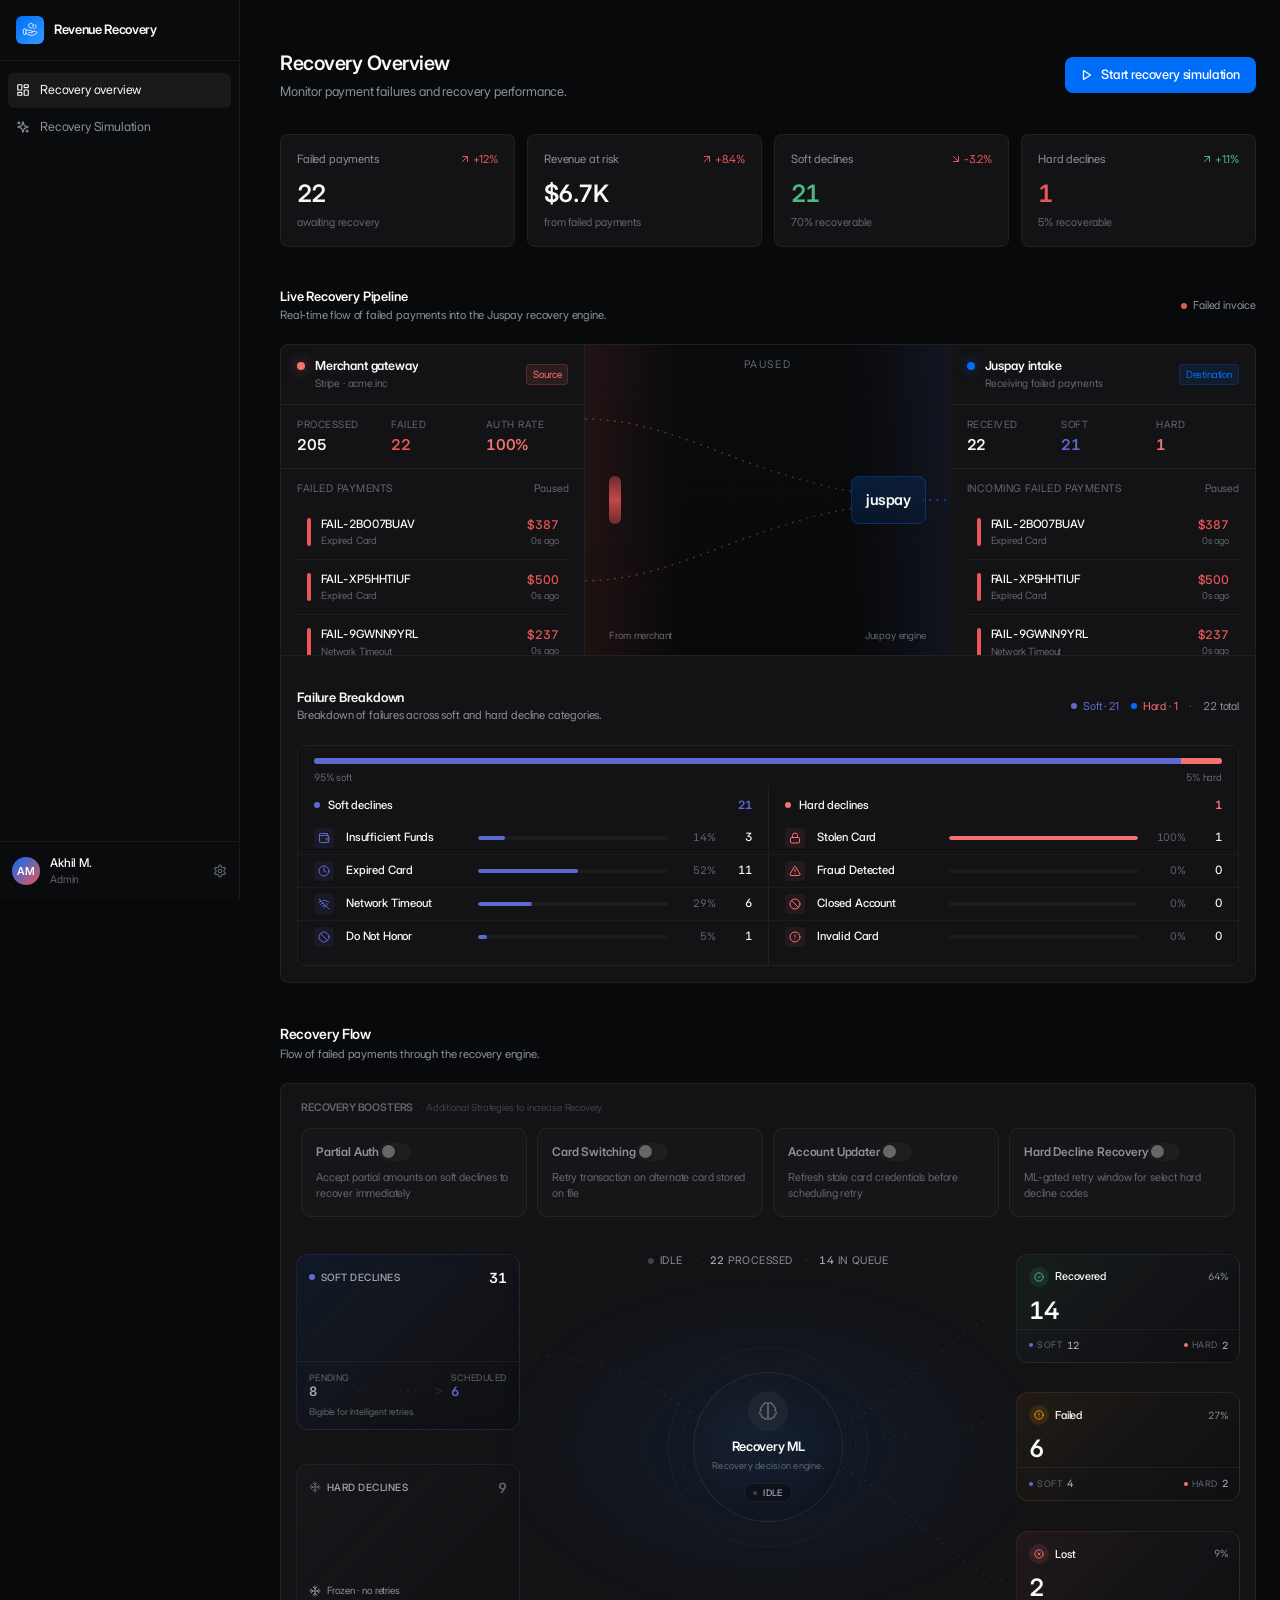
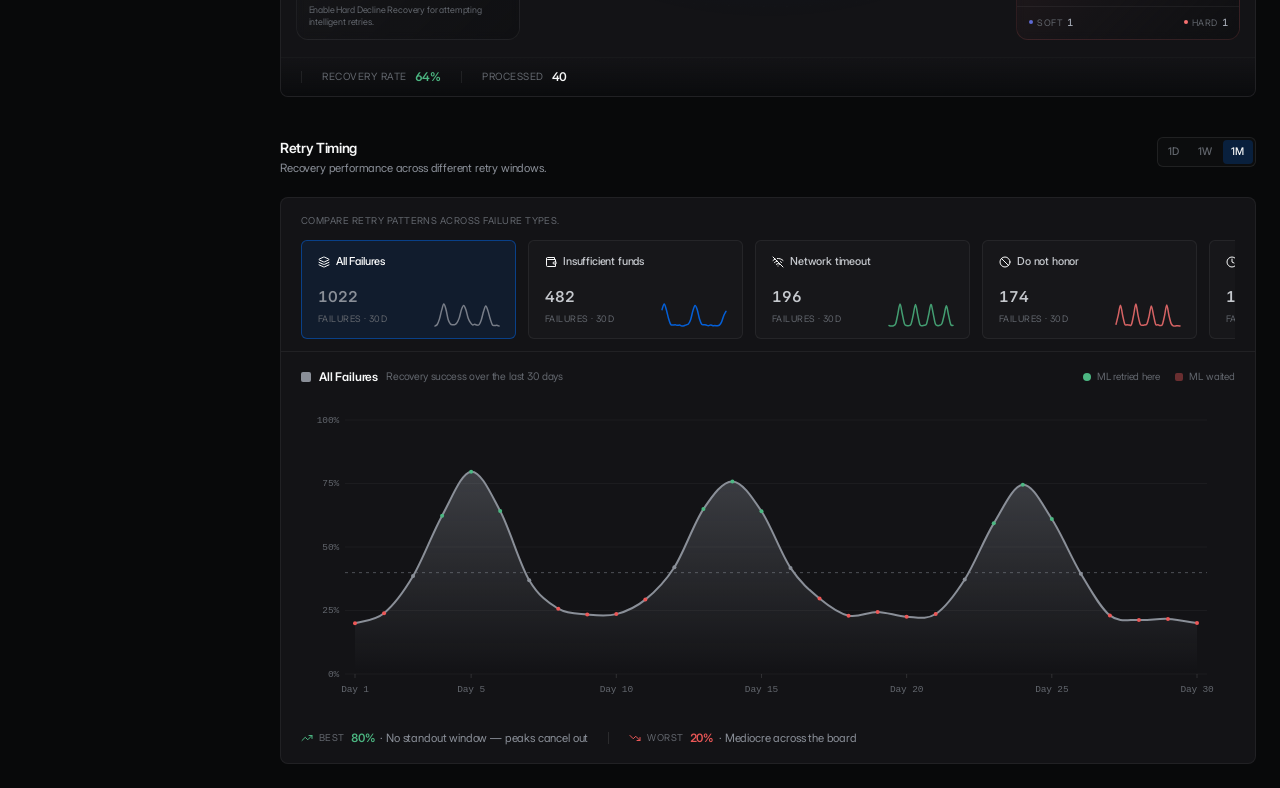
==== commit d5a57205: "Landing: more gap between illustration and text, smaller CTA button Co-Authored-By: Claude Sonnet 5 " ====
--- a/recovery-demo.html
+++ b/recovery-demo.html
@@ -566,7 +566,7 @@
     // hero illustration — custom composition instead of a baked PNG: the same
     // invoice enters failed on the left, passes through the Juspay retry
     // engine, and exits recovered on the right.
-    var art = el('div','position:relative;width:100%;max-width:640px;margin:0 auto 34px;animation:rrFadeUp .6s ease .08s both');
+    var art = el('div','position:relative;width:100%;max-width:640px;margin:0 auto 58px;animation:rrFadeUp .6s ease .08s both');
     // no container box: the story washes (red under the failed card, green
     // under the recovered one, blue radiating from the engine) live on a
     // bleed layer that extends past the composition and fades out on all
@@ -650,7 +650,7 @@
     h1.textContent = 'Revenue Recovery';
     var subp = el('p','font-size:15px;color:'+GRAY+';line-height:1.6;margin:0 0 28px;text-align:center;max-width:520px');
     subp.textContent = 'See how subscription businesses recover revenue from failed invoices and recurring payment failures.';
-    var cta = btn('Explore demo','padding:14px 36px;border-radius:10px;border:none;background:'+BRAND+';color:#fff;font-size:15px;font-weight:600;cursor:pointer;font-family:inherit;box-shadow:0 8px 20px rgba(0,109,249,0.25);transition:transform .15s ease,box-shadow .15s ease',
+    var cta = btn('Explore demo','padding:10px 24px;border-radius:9px;border:none;background:'+BRAND+';color:#fff;font-size:13.5px;font-weight:600;cursor:pointer;font-family:inherit;box-shadow:0 8px 20px rgba(0,109,249,0.25);transition:transform .15s ease,box-shadow .15s ease',
       function(){ stepIndex=0; render(); });
     cta.onmouseenter = function(){ cta.style.transform='translateY(-1px)'; cta.style.boxShadow='0 12px 28px rgba(0,109,249,0.35)'; };
     cta.onmouseleave = function(){ cta.style.transform=''; cta.style.boxShadow='0 8px 20px rgba(0,109,249,0.25)'; };
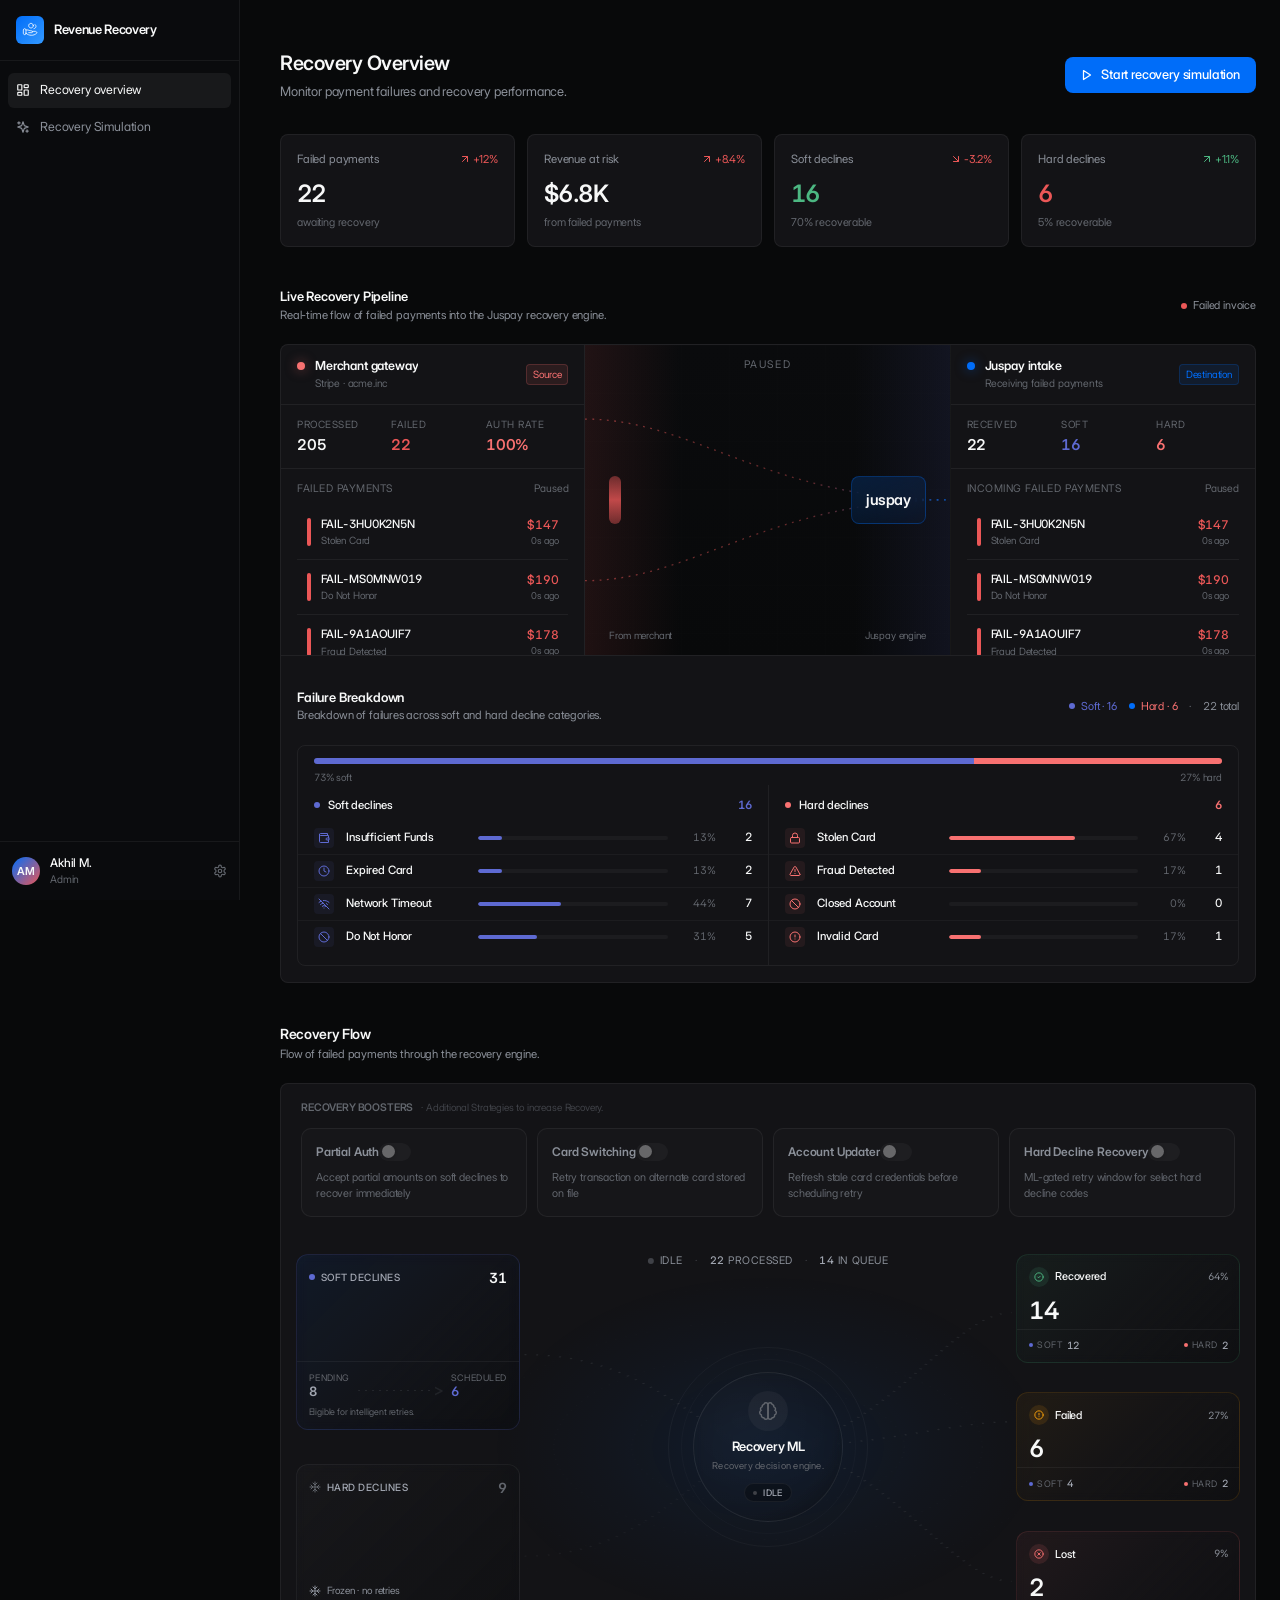
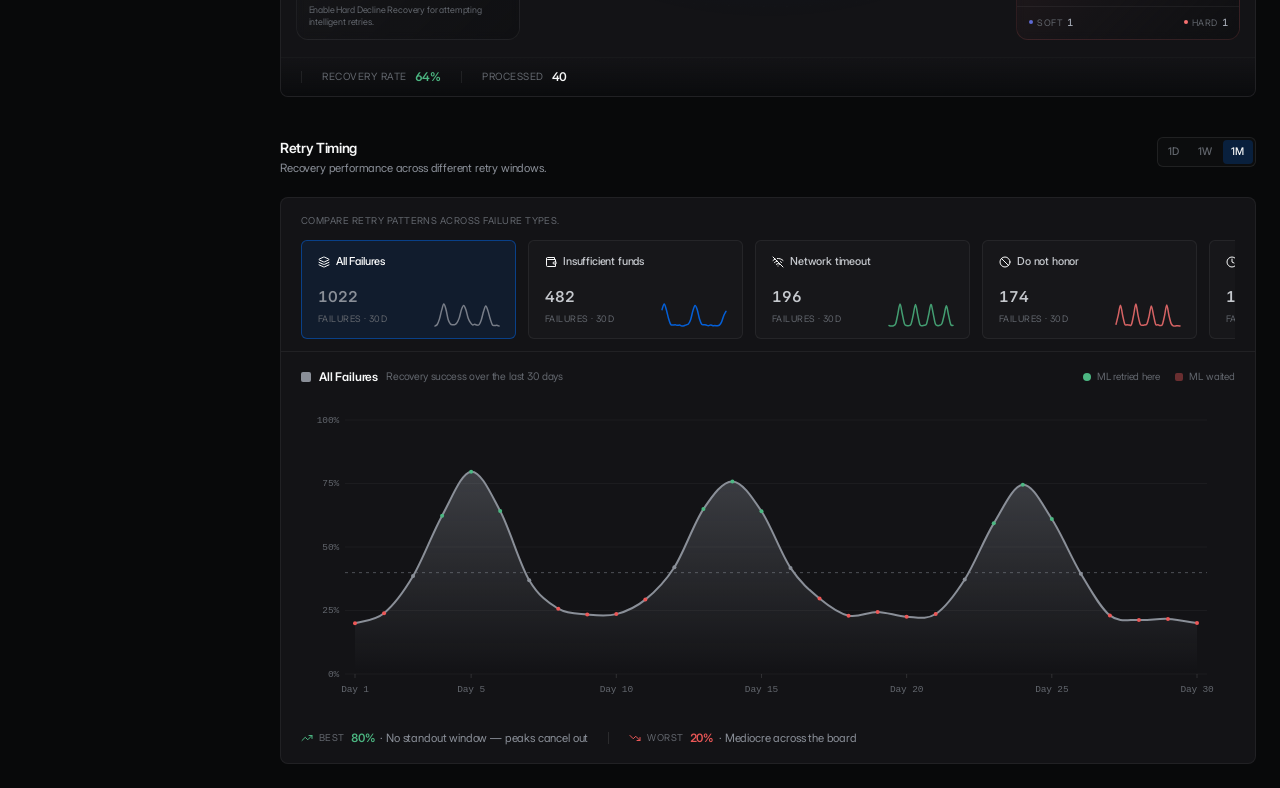
==== commit b9c3be81: "Fix intermittent missing Live Flow tab (race condition, not caching) rrAddSimulationNav (which injec" ====
--- a/recovery-demo.html
+++ b/recovery-demo.html
@@ -2343,6 +2343,23 @@
     }
   };
 
-  if(localStorage.getItem('rrSetupV2')) setTimeout(window.rrAddSimulationNav, 300);
+  // A single fixed-delay setTimeout here used to be a race: if React hadn't
+  // mounted the nav bar by the 300ms mark (slower device, cold/no-store
+  // load, etc.) simBtn stayed null and Live Flow silently never got added
+  // for that page view, with nothing ever retrying it. Watch for the nav
+  // bar the same way the other injected fixups in this file do, so it
+  // self-heals regardless of how long hydration takes.
+  if(localStorage.getItem('rrSetupV2')){
+    (function watchSimNav(){
+      var nav = document.querySelector('nav');
+      if(!nav){ setTimeout(watchSimNav, 100); return; }
+      var t; new MutationObserver(function(){ clearTimeout(t); t = setTimeout(window.rrAddSimulationNav, 60); })
+        .observe(nav, {childList:true, subtree:true});
+      window.rrAddSimulationNav();
+    })();
+    setTimeout(window.rrAddSimulationNav, 300);
+    setTimeout(window.rrAddSimulationNav, 800);
+    setTimeout(window.rrAddSimulationNav, 1500);
+  }
 })();
 </script></body></html>
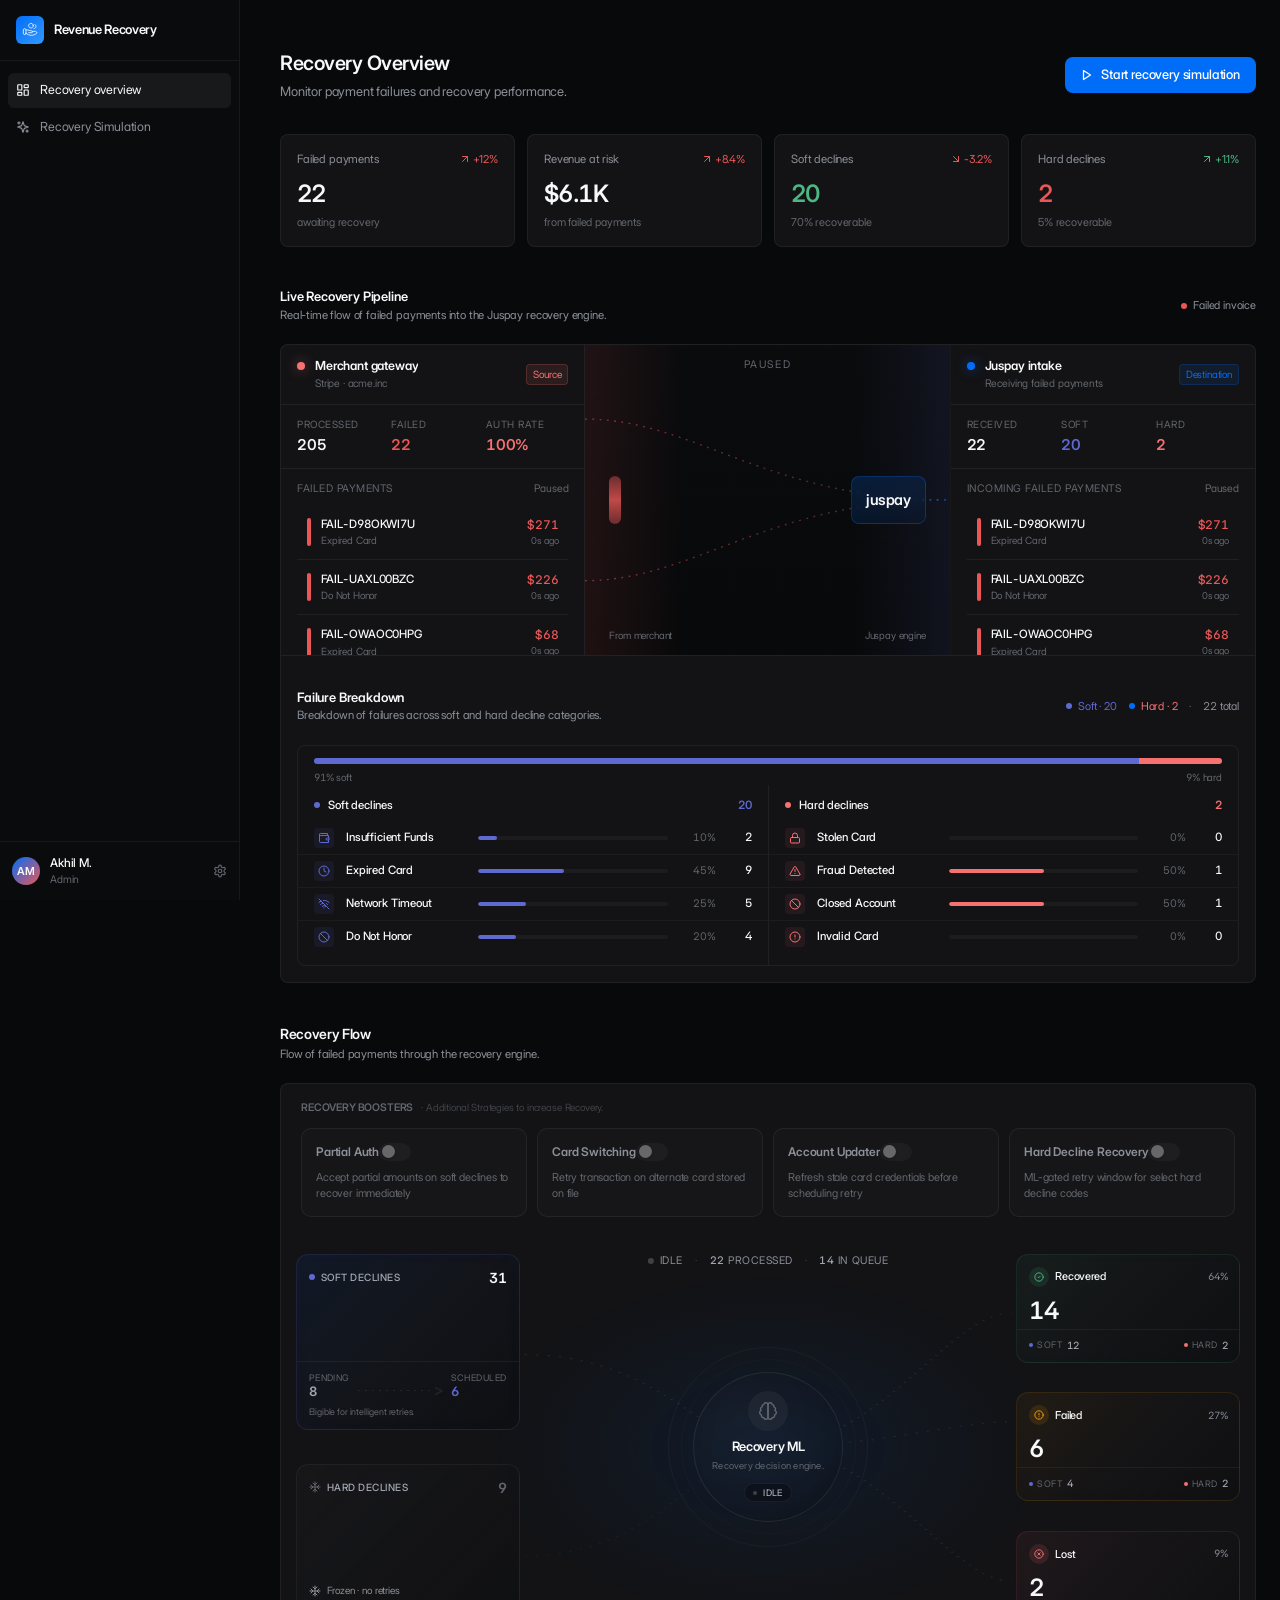
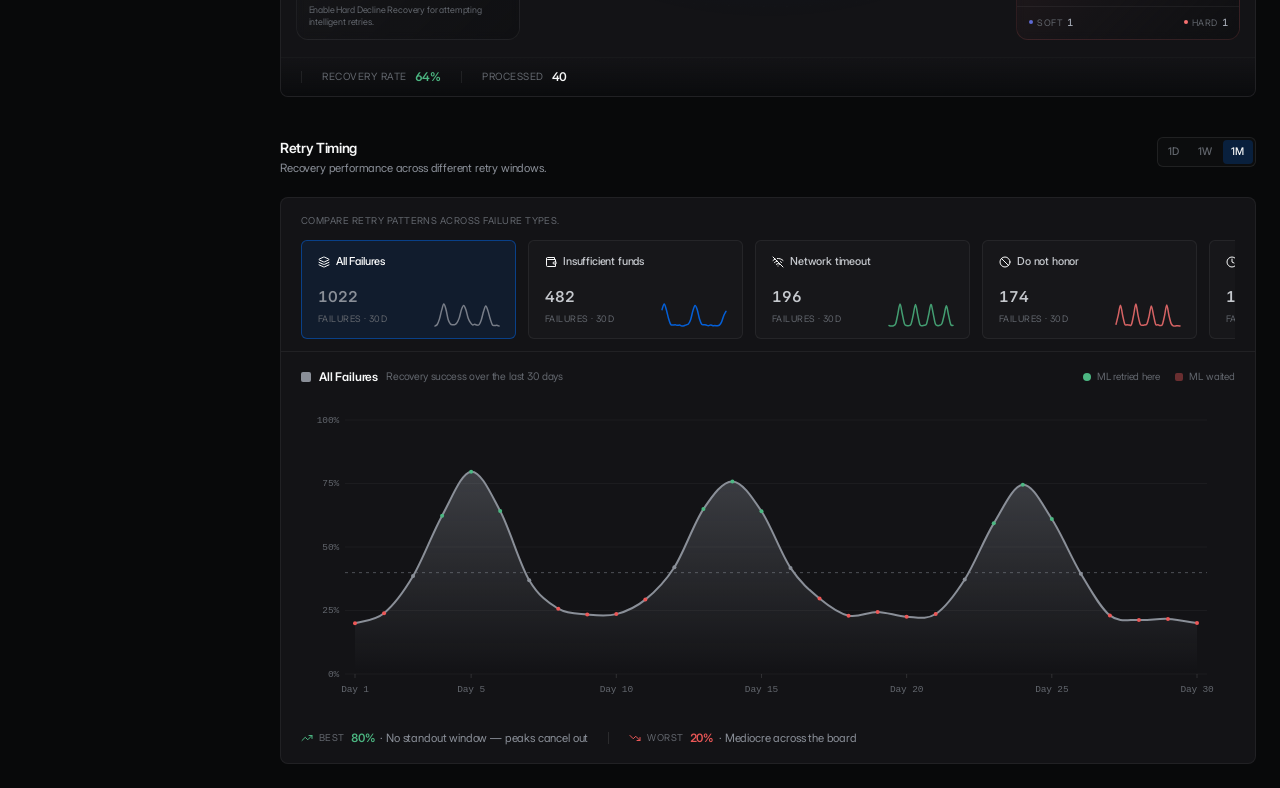
==== commit e297863e: "Self-heal stale rr* storage on version mismatch (fixes flaky reused-browser state) Incognito worked " ====
--- a/recovery-demo.html
+++ b/recovery-demo.html
@@ -165,6 +165,29 @@
 ᠎"[t]()||hn[t].name!==t})},Tu=yn.start,ku=Iu("trimStart"),Lu=ku?function(){return Tu(this)}:"".trimStart;Lt({target:"String",proto:!0,forced:ku},{trimStart:Lu,trimLeft:Lu}),re("String","trimLeft");var Uu=yn.end,Mu=Iu("trimEnd"),_u=Mu?function(){return Uu(this)}:"".trimEnd;Lt({target:"String",proto:!0,forced:Mu},{trimEnd:_u,trimRight:_u}),re("String","trimRight");var Nu=qt("iterator"),Cu=!o(function(){var t=new URL("b?a=1&b=2&c=3","http://a"),e=t.searchParams,r="";return t.pathname="c%20d",e.forEach(function(t,n){e.delete("b"),r+=n+t}),!e.sort||"http://a/c%20d?a=1&c=3"!==t.href||"3"!==e.get("c")||"a=1"!==String(new URLSearchParams("?a=1"))||!e[Nu]||"a"!==new URL("https://a@b").username||"b"!==new URLSearchParams(new URLSearchParams("a=b")).get("a")||"xn--e1aybc"!==new URL("http://тест").host||"#%D0%B1"!==new URL("http://a#б").hash||"a1c3"!==r||"x"!==new URL("http://x",void 0).host}),Fu=Object.assign,Bu=Object.defineProperty,Du=!Fu||o(function(){if(i&&1!==Fu({b:1},Fu(Bu({},"a",{enumerable:!0,get:function(){Bu(this,"b",{value:3,enumerable:!1})}}),{b:2})).b)return!0;var t={},e={},r=Symbol(),n="abcdefghijklmnopqrst";return t[r]=7,n.split("").forEach(function(t){e[t]=t}),7!=Fu({},t)[r]||zt(Fu({},e)).join("")!=n})?function(t,e){for(var r=Ut(t),n=arguments.length,o=1,a=St.f,u=c.f;n>o;)for(var s,f=d(arguments[o++]),l=a?zt(f).concat(a(f)):zt(f),h=l.length,p=0;h>p;)s=l[p++],i&&!u.call(f,s)||(r[s]=f[s]);return r}:Fu,qu=2147483647,zu=/[^\0-\u007E]/,Wu=/[.\u3002\uFF0E\uFF61]/g,Ku="Overflow: input needs wider integers to process",Gu=Math.floor,$u=String.fromCharCode,Vu=function(t){return t+22+75*(t<26)},Hu=function(t,e,r){var n=0;for(t=r?Gu(t/700):t>>1,t+=Gu(t/e);t>455;n+=36)t=Gu(t/35);return Gu(n+36*t/(t+38))},Xu=function(t){var e=[];t=function(t){for(var e=[],r=0,n=t.length;r<n;){var o=t.charCodeAt(r++);if(o>=55296&&o<=56319&&r<n){var i=t.charCodeAt(r++);56320==(64512&i)?e.push(((1023&o)<<10)+(1023&i)+65536):(e.push(o),r--)}else e.push(o)}return e}(t);var r,n,o=t.length,i=128,a=0,u=72;for(r=0;r<t.length;r++)(n=t[r])<128&&e.push($u(n));var s=e.length,c=s;for(s&&e.push("-");c<o;){var f=qu;for(r=0;r<t.length;r++)(n=t[r])>=i&&n<f&&(f=n);var l=c+1;if(f-i>Gu((qu-a)/l))throw RangeError(Ku);for(a+=(f-i)*l,i=f,r=0;r<t.length;r++){if((n=t[r])<i&&++a>qu)throw RangeError(Ku);if(n==i){for(var h=a,p=36;;p+=36){var d=p<=u?1:p>=u+26?26:p-u;if(h<d)break;var v=h-d,g=36-d;e.push($u(Vu(d+v%g))),h=Gu(v/g)}e.push($u(Vu(h))),u=Hu(a,l,c==s),a=0,++c}}++a,++i}return e.join("")},Yu=it("fetch"),Ju=it("Headers"),Qu=qt("iterator"),Zu="URLSearchParams",ts="URLSearchParamsIterator",es=et.set,rs=et.getterFor(Zu),ns=et.getterFor(ts),os=/\+/g,is=Array(4),as=function(t){return is[t-1]||(is[t-1]=RegExp("((?:%[\\da-f]{2}){"+t+"})","gi"))},us=function(t){try{return decodeURIComponent(t)}catch(e){return t}},ss=function(t){var e=t.replace(os," "),r=4;try{return decodeURIComponent(e)}catch(t){for(;r;)e=e.replace(as(r--),us);return e}},cs=/[!'()~]|%20/g,fs={"!":"%21","'":"%27","(":"%28",")":"%29","~":"%7E","%20":"+"},ls=function(t){return fs[t]},hs=function(t){return encodeURIComponent(t).replace(cs,ls)},ps=function(t,e){if(e)for(var r,n,o=e.split("&"),i=0;i<o.length;)(r=o[i++]).length&&(n=r.split("="),t.push({key:ss(n.shift()),value:ss(n.join("="))}))},ds=function(t){this.entries.length=0,ps(this.entries,t)},vs=function(t,e){if(t<e)throw TypeError("Not enough arguments")},gs=qe(function(t,e){es(this,{type:ts,iterator:un(rs(t).entries),kind:e})},"Iterator",function(){var t=ns(this),e=t.kind,r=t.iterator.next(),n=r.value;return r.done||(r.value="keys"===e?n.key:"values"===e?n.value:[n.key,n.value]),r}),ys=function(){Cr(this,ys,Zu);var t,e,r,n,o,i,a,u,s,c=arguments.length>0?arguments[0]:void 0,f=this,l=[];if(es(f,{type:Zu,entries:l,updateURL:function(){},updateSearchParams:ds}),void 0!==c)if(y(c))if("function"==typeof(t=pr(c)))for(r=(e=t.call(c)).next;!(n=r.call(e)).done;){if((a=(i=(o=un(j(n.value))).next).call(o)).done||(u=i.call(o)).done||!i.call(o).done)throw TypeError("Expected sequence with length 2");l.push({key:a.value+"",value:u.value+""})}else for(s in c)w(c,s)&&l.push({key:s,value:c[s]+""});else ps(l,"string"==typeof c?"?"===c.charAt(0)?c.slice(1):c:c+"")},ms=ys.prototype;Dr(ms,{append:function(t,e){vs(arguments.length,2);var r=rs(this);r.entries.push({key:t+"",value:e+""}),r.updateURL()},delete:function(t){vs(arguments.length,1);for(var e=rs(this),r=e.entries,n=t+"",o=0;o<r.length;)r[o].key===n?r.splice(o,1):o++;e.updateURL()},get:function(t){vs(arguments.length,1);for(var e=rs(this).entries,r=t+"",n=0;n<e.length;n++)if(e[n].key===r)return e[n].value;return null},getAll:function(t){vs(arguments.length,1);for(var e=rs(this).entries,r=t+"",n=[],o=0;o<e.length;o++)e[o].key===r&&n.push(e[o].value);return n},has:function(t){vs(arguments.length,1);for(var e=rs(this).entries,r=t+"",n=0;n<e.length;)if(e[n++].key===r)return!0;return!1},set:function(t,e){vs(arguments.length,1);for(var r,n=rs(this),o=n.entries,i=!1,a=t+"",u=e+"",s=0;s<o.length;s++)(r=o[s]).key===a&&(i?o.splice(s--,1):(i=!0,r.value=u));i||o.push({key:a,value:u}),n.updateURL()},sort:function(){var t,e,r,n=rs(this),o=n.entries,i=o.slice();for(o.length=0,r=0;r<i.length;r++){for(t=i[r],e=0;e<r;e++)if(o[e].key>t.key){o.splice(e,0,t);break}e===r&&o.push(t)}n.updateURL()},forEach:function(t){for(var e,r=rs(this).entries,n=te(t,arguments.length>1?arguments[1]:void 0,3),o=0;o<r.length;)n((e=r[o++]).value,e.key,this)},keys:function(){return new gs(this,"keys")},values:function(){return new gs(this,"values")},entries:function(){return new gs(this,"entries")}},{enumerable:!0}),rt(ms,Qu,ms.entries),rt(ms,"toString",function(){for(var t,e=rs(this).entries,r=[],n=0;n<e.length;)t=e[n++],r.push(hs(t.key)+"="+hs(t.value));return r.join("&")},{enumerable:!0}),Ce(ys,Zu),Lt({global:!0,forced:!Cu},{URLSearchParams:ys}),Cu||"function"!=typeof Yu||"function"!=typeof Ju||Lt({global:!0,enumerable:!0,forced:!0},{fetch:function(t){var e,r,n,o=[t];return arguments.length>1&&(y(e=arguments[1])&&lr(r=e.body)===Zu&&((n=e.headers?new Ju(e.headers):new Ju).has("content-type")||n.set("content-type","application/x-www-form-urlencoded;charset=UTF-8"),e=Xt(e,{body:f(0,String(r)),headers:f(0,n)})),o.push(e)),Yu.apply(this,o)}});var bs,ws={URLSearchParams:ys,getState:rs},Ss=je.codeAt,Es=n.URL,xs=ws.URLSearchParams,As=ws.getState,Os=et.set,Rs=et.getterFor("URL"),js=Math.floor,Ps=Math.pow,Is="Invalid scheme",Ts="Invalid host",ks="Invalid port",Ls=/[A-Za-z]/,Us=/[\d+-.A-Za-z]/,Ms=/\d/,_s=/^(0x|0X)/,Ns=/^[0-7]+$/,Cs=/^\d+$/,Fs=/^[\dA-Fa-f]+$/,Bs=/[\u0000\u0009\u000A\u000D #%/:?@[\\]]/,Ds=/[\u0000\u0009\u000A\u000D #/:?@[\\]]/,qs=/^[\u0000-\u001F ]+|[\u0000-\u001F ]+$/g,zs=/[\u0009\u000A\u000D]/g,Ws=function(t,e){var r,n,o;if("["==e.charAt(0)){if("]"!=e.charAt(e.length-1))return Ts;if(!(r=Gs(e.slice(1,-1))))return Ts;t.host=r}else if(Zs(t)){if(e=function(t){var e,r,n=[],o=t.toLowerCase().replace(Wu,".").split(".");for(e=0;e<o.length;e++)n.push(zu.test(r=o[e])?"xn--"+Xu(r):r);return n.join(".")}(e),Bs.test(e))return Ts;if(null===(r=Ks(e)))return Ts;t.host=r}else{if(Ds.test(e))return Ts;for(r="",n=dr(e),o=0;o<n.length;o++)r+=Js(n[o],Vs);t.host=r}},Ks=function(t){var e,r,n,o,i,a,u,s=t.split(".");if(s.length&&""==s[s.length-1]&&s.pop(),(e=s.length)>4)return t;for(r=[],n=0;n<e;n++){if(""==(o=s[n]))return t;if(i=10,o.length>1&&"0"==o.charAt(0)&&(i=_s.test(o)?16:8,o=o.slice(8==i?1:2)),""===o)a=0;else{if(!(10==i?Cs:8==i?Ns:Fs).test(o))return t;a=parseInt(o,i)}r.push(a)}for(n=0;n<e;n++)if(a=r[n],n==e-1){if(a>=Ps(256,5-e))return null}else if(a>255)return null;for(u=r.pop(),n=0;n<r.length;n++)u+=r[n]*Ps(256,3-n);return u},Gs=function(t){var e,r,n,o,i,a,u,s=[0,0,0,0,0,0,0,0],c=0,f=null,l=0,h=function(){return t.charAt(l)};if(":"==h()){if(":"!=t.charAt(1))return;l+=2,f=++c}for(;h();){if(8==c)return;if(":"!=h()){for(e=r=0;r<4&&Fs.test(h());)e=16*e+parseInt(h(),16),l++,r++;if("."==h()){if(0==r)return;if(l-=r,c>6)return;for(n=0;h();){if(o=null,n>0){if(!("."==h()&&n<4))return;l++}if(!Ms.test(h()))return;for(;Ms.test(h());){if(i=parseInt(h(),10),null===o)o=i;else{if(0==o)return;o=10*o+i}if(o>255)return;l++}s[c]=256*s[c]+o,2!=++n&&4!=n||c++}if(4!=n)return;break}if(":"==h()){if(l++,!h())return}else if(h())return;s[c++]=e}else{if(null!==f)return;l++,f=++c}}if(null!==f)for(a=c-f,c=7;0!=c&&a>0;)u=s[c],s[c--]=s[f+a-1],s[f+--a]=u;else if(8!=c)return;return s},$s=function(t){var e,r,n,o;if("number"==typeof t){for(e=[],r=0;r<4;r++)e.unshift(t%256),t=js(t/256);return e.join(".")}if("object"==typeof t){for(e="",n=function(t){for(var e=null,r=1,n=null,o=0,i=0;i<8;i++)0!==t[i]?(o>r&&(e=n,r=o),n=null,o=0):(null===n&&(n=i),++o);return o>r&&(e=n,r=o),e}(t),r=0;r<8;r++)o&&0===t[r]||(o&&(o=!1),n===r?(e+=r?":":"::",o=!0):(e+=t[r].toString(16),r<7&&(e+=":")));return"["+e+"]"}return t},Vs={},Hs=Du({},Vs,{" ":1,'"':1,"<":1,">":1,"`":1}),Xs=Du({},Hs,{"#":1,"?":1,"{":1,"}":1}),Ys=Du({},Xs,{"/":1,":":1,";":1,"=":1,"@":1,"[":1,"\\":1,"]":1,"^":1,"|":1}),Js=function(t,e){var r=Ss(t,0);return r>32&&r<127&&!w(e,t)?t:encodeURIComponent(t)},Qs={ftp:21,file:null,http:80,https:443,ws:80,wss:443},Zs=function(t){return w(Qs,t.scheme)},tc=function(t){return""!=t.username||""!=t.password},ec=function(t){return!t.host||t.cannotBeABaseURL||"file"==t.scheme},rc=function(t,e){var r;return 2==t.length&&Ls.test(t.charAt(0))&&(":"==(r=t.charAt(1))||!e&&"|"==r)},nc=function(t){var e;return t.length>1&&rc(t.slice(0,2))&&(2==t.length||"/"===(e=t.charAt(2))||"\\"===e||"?"===e||"#"===e)},oc=function(t){var e=t.path,r=e.length;!r||"file"==t.scheme&&1==r&&rc(e[0],!0)||e.pop()},ic=function(t){return"."===t||"%2e"===t.toLowerCase()},ac={},uc={},sc={},cc={},fc={},lc={},hc={},pc={},dc={},vc={},gc={},yc={},mc={},bc={},wc={},Sc={},Ec={},xc={},Ac={},Oc={},Rc={},jc=function(t,e,r,n){var o,i,a,u,s,c=r||ac,f=0,l="",h=!1,p=!1,d=!1;for(r||(t.scheme="",t.username="",t.password="",t.host=null,t.port=null,t.path=[],t.query=null,t.fragment=null,t.cannotBeABaseURL=!1,e=e.replace(qs,"")),e=e.replace(zs,""),o=dr(e);f<=o.length;){switch(i=o[f],c){case ac:if(!i||!Ls.test(i)){if(r)return Is;c=sc;continue}l+=i.toLowerCase(),c=uc;break;case uc:if(i&&(Us.test(i)||"+"==i||"-"==i||"."==i))l+=i.toLowerCase();else{if(":"!=i){if(r)return Is;l="",c=sc,f=0;continue}if(r&&(Zs(t)!=w(Qs,l)||"file"==l&&(tc(t)||null!==t.port)||"file"==t.scheme&&!t.host))return;if(t.scheme=l,r)return void(Zs(t)&&Qs[t.scheme]==t.port&&(t.port=null));l="","file"==t.scheme?c=bc:Zs(t)&&n&&n.scheme==t.scheme?c=cc:Zs(t)?c=pc:"/"==o[f+1]?(c=fc,f++):(t.cannotBeABaseURL=!0,t.path.push(""),c=Ac)}break;case sc:if(!n||n.cannotBeABaseURL&&"#"!=i)return Is;if(n.cannotBeABaseURL&&"#"==i){t.scheme=n.scheme,t.path=n.path.slice(),t.query=n.query,t.fragment="",t.cannotBeABaseURL=!0,c=Rc;break}c="file"==n.scheme?bc:lc;continue;case cc:if("/"!=i||"/"!=o[f+1]){c=lc;continue}c=dc,f++;break;case fc:if("/"==i){c=vc;break}c=xc;continue;case lc:if(t.scheme=n.scheme,i==bs)t.username=n.username,t.password=n.password,t.host=n.host,t.port=n.port,t.path=n.path.slice(),t.query=n.query;else if("/"==i||"\\"==i&&Zs(t))c=hc;else if("?"==i)t.username=n.username,t.password=n.password,t.host=n.host,t.port=n.port,t.path=n.path.slice(),t.query="",c=Oc;else{if("#"!=i){t.username=n.username,t.password=n.password,t.host=n.host,t.port=n.port,t.path=n.path.slice(),t.path.pop(),c=xc;continue}t.username=n.username,t.password=n.password,t.host=n.host,t.port=n.port,t.path=n.path.slice(),t.query=n.query,t.fragment="",c=Rc}break;case hc:if(!Zs(t)||"/"!=i&&"\\"!=i){if("/"!=i){t.username=n.username,t.password=n.password,t.host=n.host,t.port=n.port,c=xc;continue}c=vc}else c=dc;break;case pc:if(c=dc,"/"!=i||"/"!=l.charAt(f+1))continue;f++;break;case dc:if("/"!=i&&"\\"!=i){c=vc;continue}break;case vc:if("@"==i){h&&(l="%40"+l),h=!0,a=dr(l);for(var v=0;v<a.length;v++){var g=a[v];if(":"!=g||d){var y=Js(g,Ys);d?t.password+=y:t.username+=y}else d=!0}l=""}else if(i==bs||"/"==i||"?"==i||"#"==i||"\\"==i&&Zs(t)){if(h&&""==l)return"Invalid authority";f-=dr(l).length+1,l="",c=gc}else l+=i;break;case gc:case yc:if(r&&"file"==t.scheme){c=Sc;continue}if(":"!=i||p){if(i==bs||"/"==i||"?"==i||"#"==i||"\\"==i&&Zs(t)){if(Zs(t)&&""==l)return Ts;if(r&&""==l&&(tc(t)||null!==t.port))return;if(u=Ws(t,l))return u;if(l="",c=Ec,r)return;continue}"["==i?p=!0:"]"==i&&(p=!1),l+=i}else{if(""==l)return Ts;if(u=Ws(t,l))return u;if(l="",c=mc,r==yc)return}break;case mc:if(!Ms.test(i)){if(i==bs||"/"==i||"?"==i||"#"==i||"\\"==i&&Zs(t)||r){if(""!=l){var m=parseInt(l,10);if(m>65535)return ks;t.port=Zs(t)&&m===Qs[t.scheme]?null:m,l=""}if(r)return;c=Ec;continue}return ks}l+=i;break;case bc:if(t.scheme="file","/"==i||"\\"==i)c=wc;else{if(!n||"file"!=n.scheme){c=xc;continue}if(i==bs)t.host=n.host,t.path=n.path.slice(),t.query=n.query;else if("?"==i)t.host=n.host,t.path=n.path.slice(),t.query="",c=Oc;else{if("#"!=i){nc(o.slice(f).join(""))||(t.host=n.host,t.path=n.path.slice(),oc(t)),c=xc;continue}t.host=n.host,t.path=n.path.slice(),t.query=n.query,t.fragment="",c=Rc}}break;case wc:if("/"==i||"\\"==i){c=Sc;break}n&&"file"==n.scheme&&!nc(o.slice(f).join(""))&&(rc(n.path[0],!0)?t.path.push(n.path[0]):t.host=n.host),c=xc;continue;case Sc:if(i==bs||"/"==i||"\\"==i||"?"==i||"#"==i){if(!r&&rc(l))c=xc;else if(""==l){if(t.host="",r)return;c=Ec}else{if(u=Ws(t,l))return u;if("localhost"==t.host&&(t.host=""),r)return;l="",c=Ec}continue}l+=i;break;case Ec:if(Zs(t)){if(c=xc,"/"!=i&&"\\"!=i)continue}else if(r||"?"!=i)if(r||"#"!=i){if(i!=bs&&(c=xc,"/"!=i))continue}else t.fragment="",c=Rc;else t.query="",c=Oc;break;case xc:if(i==bs||"/"==i||"\\"==i&&Zs(t)||!r&&("?"==i||"#"==i)){if(".."===(s=(s=l).toLowerCase())||"%2e."===s||".%2e"===s||"%2e%2e"===s?(oc(t),"/"==i||"\\"==i&&Zs(t)||t.path.push("")):ic(l)?"/"==i||"\\"==i&&Zs(t)||t.path.push(""):("file"==t.scheme&&!t.path.length&&rc(l)&&(t.host&&(t.host=""),l=l.charAt(0)+":"),t.path.push(l)),l="","file"==t.scheme&&(i==bs||"?"==i||"#"==i))for(;t.path.length>1&&""===t.path[0];)t.path.shift();"?"==i?(t.query="",c=Oc):"#"==i&&(t.fragment="",c=Rc)}else l+=Js(i,Xs);break;case Ac:"?"==i?(t.query="",c=Oc):"#"==i?(t.fragment="",c=Rc):i!=bs&&(t.path[0]+=Js(i,Vs));break;case Oc:r||"#"!=i?i!=bs&&("'"==i&&Zs(t)?t.query+="%27":t.query+="#"==i?"%23":Js(i,Vs)):(t.fragment="",c=Rc);break;case Rc:i!=bs&&(t.fragment+=Js(i,Hs))}f++}},Pc=function(t){var e,r,n=Cr(this,Pc,"URL"),o=arguments.length>1?arguments[1]:void 0,a=String(t),u=Os(n,{type:"URL"});if(void 0!==o)if(o instanceof Pc)e=Rs(o);else if(r=jc(e={},String(o)))throw TypeError(r);if(r=jc(u,a,null,e))throw TypeError(r);var s=u.searchParams=new xs,c=As(s);c.updateSearchParams(u.query),c.updateURL=function(){u.query=String(s)||null},i||(n.href=Tc.call(n),n.origin=kc.call(n),n.protocol=Lc.call(n),n.username=Uc.call(n),n.password=Mc.call(n),n.host=_c.call(n),n.hostname=Nc.call(n),n.port=Cc.call(n),n.pathname=Fc.call(n),n.search=Bc.call(n),n.searchParams=Dc.call(n),n.hash=qc.call(n))},Ic=Pc.prototype,Tc=function(){var t=Rs(this),e=t.scheme,r=t.username,n=t.password,o=t.host,i=t.port,a=t.path,u=t.query,s=t.fragment,c=e+":";return null!==o?(c+="//",tc(t)&&(c+=r+(n?":"+n:"")+"@"),c+=$s(o),null!==i&&(c+=":"+i)):"file"==e&&(c+="//"),c+=t.cannotBeABaseURL?a[0]:a.length?"/"+a.join("/"):"",null!==u&&(c+="?"+u),null!==s&&(c+="#"+s),c},kc=function(){var t=Rs(this),e=t.scheme,r=t.port;if("blob"==e)try{return new URL(e.path[0]).origin}catch(t){return"null"}return"file"!=e&&Zs(t)?e+"://"+$s(t.host)+(null!==r?":"+r:""):"null"},Lc=function(){return Rs(this).scheme+":"},Uc=function(){return Rs(this).username},Mc=function(){return Rs(this).password},_c=function(){var t=Rs(this),e=t.host,r=t.port;return null===e?"":null===r?$s(e):$s(e)+":"+r},Nc=function(){var t=Rs(this).host;return null===t?"":$s(t)},Cc=function(){var t=Rs(this).port;return null===t?"":String(t)},Fc=function(){var t=Rs(this),e=t.path;return t.cannotBeABaseURL?e[0]:e.length?"/"+e.join("/"):""},Bc=function(){var t=Rs(this).query;return t?"?"+t:""},Dc=function(){return Rs(this).searchParams},qc=function(){var t=Rs(this).fragment;return t?"#"+t:""},zc=function(t,e){return{get:t,set:e,configurable:!0,enumerable:!0}};if(i&&Wt(Ic,{href:zc(Tc,function(t){var e=Rs(this),r=String(t),n=jc(e,r);if(n)throw TypeError(n);As(e.searchParams).updateSearchParams(e.query)}),origin:zc(kc),protocol:zc(Lc,function(t){var e=Rs(this);jc(e,String(t)+":",ac)}),username:zc(Uc,function(t){var e=Rs(this),r=dr(String(t));if(!ec(e)){e.username="";for(var n=0;n<r.length;n++)e.username+=Js(r[n],Ys)}}),password:zc(Mc,function(t){var e=Rs(this),r=dr(String(t));if(!ec(e)){e.password="";for(var n=0;n<r.length;n++)e.password+=Js(r[n],Ys)}}),host:zc(_c,function(t){var e=Rs(this);e.cannotBeABaseURL||jc(e,String(t),gc)}),hostname:zc(Nc,function(t){var e=Rs(this);e.cannotBeABaseURL||jc(e,String(t),yc)}),port:zc(Cc,function(t){var e=Rs(this);ec(e)||(""==(t=String(t))?e.port=null:jc(e,t,mc))}),pathname:zc(Fc,function(t){var e=Rs(this);e.cannotBeABaseURL||(e.path=[],jc(e,t+"",Ec))}),search:zc(Bc,function(t){var e=Rs(this);""==(t=String(t))?e.query=null:("?"==t.charAt(0)&&(t=t.slice(1)),e.query="",jc(e,t,Oc)),As(e.searchParams).updateSearchParams(e.query)}),searchParams:zc(Dc),hash:zc(qc,function(t){var e=Rs(this);""!=(t=String(t))?("#"==t.charAt(0)&&(t=t.slice(1)),e.fragment="",jc(e,t,Rc)):e.fragment=null})}),rt(Ic,"toJSON",function(){return Tc.call(this)},{enumerable:!0}),rt(Ic,"toString",function(){return Tc.call(this)},{enumerable:!0}),Es){var Wc=Es.createObjectURL,Kc=Es.revokeObjectURL;Wc&&rt(Pc,"createObjectURL",function(t){return Wc.apply(Es,arguments)}),Kc&&rt(Pc,"revokeObjectURL",function(t){return Kc.apply(Es,arguments)})}Ce(Pc,"URL"),Lt({global:!0,forced:!Cu,sham:!i},{URL:Pc}),Lt({target:"URL",proto:!0,enumerable:!0},{toJSON:function(){return URL.prototype.toString.call(this)}}),Lt({target:"WeakMap",stat:!0},{from:nn}),Lt({target:"WeakMap",stat:!0},{of:on}),Lt({target:"WeakMap",proto:!0,real:!0,forced:q},{deleteAll:function(){return an.apply(this,arguments)}}),Lt({target:"WeakMap",proto:!0,real:!0,forced:q},{upsert:ln}),Br("WeakSet",function(t){return function(){return t(this,arguments.length?arguments[0]:void 0)}},wo),Lt({target:"WeakSet",proto:!0,real:!0,forced:q},{addAll:function(){return Qi.apply(this,arguments)}}),Lt({target:"WeakSet",proto:!0,real:!0,forced:q},{deleteAll:function(){return an.apply(this,arguments)}}),Lt({target:"WeakSet",stat:!0},{from:nn}),Lt({target:"WeakSet",stat:!0},{of:on});var Gc,$c,Vc,Hc=n.Promise,Xc=/(iphone|ipod|ipad).*applewebkit/i.test(ra),Yc=n.location,Jc=n.setImmediate,Qc=n.clearImmediate,Zc=n.process,tf=n.MessageChannel,ef=n.Dispatch,rf=0,nf={},of=function(t){if(nf.hasOwnProperty(t)){var e=nf[t];delete nf[t],e()}},af=function(t){return function(){of(t)}},uf=function(t){of(t.data)},sf=function(t){n.postMessage(t+"",Yc.protocol+"//"+Yc.host)};Jc&&Qc||(Jc=function(t){for(var e=[],r=1;arguments.length>r;)e.push(arguments[r++]);return nf[++rf]=function(){("function"==typeof t?t:Function(t)).apply(void 0,e)},Gc(rf),rf},Qc=function(t){delete nf[t]},"process"==h(Zc)?Gc=function(t){Zc.nextTick(af(t))}:ef&&ef.now?Gc=function(t){ef.now(af(t))}:tf&&!Xc?(Vc=($c=new tf).port2,$c.port1.onmessage=uf,Gc=te(Vc.postMessage,Vc,1)):!n.addEventListener||"function"!=typeof postMessage||n.importScripts||o(sf)||"file:"===Yc.protocol?Gc="onreadystatechange"in x("script")?function(t){Kt.appendChild(x("script")).onreadystatechange=function(){Kt.removeChild(this),of(t)}}:function(t){setTimeout(af(t),0)}:(Gc=sf,n.addEventListener("message",uf,!1)));var cf,ff,lf,hf,pf,df,vf,gf,yf={set:Jc,clear:Qc},mf=R.f,bf=yf.set,wf=n.MutationObserver||n.WebKitMutationObserver,Sf=n.process,Ef=n.Promise,xf="process"==h(Sf),Af=mf(n,"queueMicrotask"),Of=Af&&Af.value;Of||(cf=function(){var t,e;for(xf&&(t=Sf.domain)&&t.exit();ff;){e=ff.fn,ff=ff.next;try{e()}catch(t){throw ff?hf():lf=void 0,t}}lf=void 0,t&&t.enter()},xf?hf=function(){Sf.nextTick(cf)}:wf&&!Xc?(pf=!0,df=document.createTextNode(""),new wf(cf).observe(df,{characterData:!0}),hf=function(){df.data=pf=!pf}):Ef&&Ef.resolve?(vf=Ef.resolve(void 0),gf=vf.then,hf=function(){gf.call(vf,cf)}):hf=function(){bf.call(n,cf)});var Rf,jf,Pf,If,Tf=Of||function(t){var e={fn:t,next:void 0};lf&&(lf.next=e),ff||(ff=e,hf()),lf=e},kf=function(t){var e,r;this.promise=new t(function(t,n){if(void 0!==e||void 0!==r)throw TypeError("Bad Promise constructor");e=t,r=n}),this.resolve=Zt(e),this.reject=Zt(r)},Lf={f:function(t){return new kf(t)}},Uf=function(t,e){if(j(t),y(e)&&e.constructor===t)return e;var r=Lf.f(t);return(0,r.resolve)(e),r.promise},Mf=function(t){try{return{error:!1,value:t()}}catch(t){return{error:!0,value:t}}},_f=yf.set,Nf=qt("species"),Cf="Promise",Ff=et.get,Bf=et.set,Df=et.getterFor(Cf),qf=Hc,zf=n.TypeError,Wf=n.document,Kf=n.process,Gf=it("fetch"),$f=Lf.f,Vf=$f,Hf="process"==h(Kf),Xf=!!(Wf&&Wf.createEvent&&n.dispatchEvent),Yf="unhandledrejection",Jf=Tt(Cf,function(){if(F(qf)===String(qf)){if(66===aa)return!0;if(!Hf&&"function"!=typeof PromiseRejectionEvent)return!0}if(aa>=51&&/native code/.test(qf))return!1;var t=qf.resolve(1),e=function(t){t(function(){},function(){})};return(t.constructor={})[Nf]=e,!(t.then(function(){})instanceof e)}),Qf=Jf||!br(function(t){qf.all(t).catch(function(){})}),Zf=function(t){var e;return!(!y(t)||"function"!=typeof(e=t.then))&&e},tl=function(t,e,r){if(!e.notified){e.notified=!0;var n=e.reactions;Tf(function(){for(var o=e.value,i=1==e.state,a=0;n.length>a;){var u,s,c,f=n[a++],l=i?f.ok:f.fail,h=f.resolve,p=f.reject,d=f.domain;try{l?(i||(2===e.rejection&&ol(t,e),e.rejection=1),!0===l?u=o:(d&&d.enter(),u=l(o),d&&(d.exit(),c=!0)),u===f.promise?p(zf("Promise-chain cycle")):(s=Zf(u))?s.call(u,h,p):h(u)):p(o)}catch(t){d&&!c&&d.exit(),p(t)}}e.reactions=[],e.notified=!1,r&&!e.rejection&&rl(t,e)})}},el=function(t,e,r){var o,i;Xf?((o=Wf.createEvent("Event")).promise=e,o.reason=r,o.initEvent(t,!1,!0),n.dispatchEvent(o)):o={promise:e,reason:r},(i=n["on"+t])?i(o):t===Yf&&function(t,e){var r=n.console;r&&r.error&&(1===arguments.length?r.error(t):r.error(t,e))}("Unhandled promise rejection",r)},rl=function(t,e){_f.call(n,function(){var r,n=e.value;if(nl(e)&&(r=Mf(function(){Hf?Kf.emit("unhandledRejection",n,t):el(Yf,t,n)}),e.rejection=Hf||nl(e)?2:1,r.error))throw r.value})},nl=function(t){return 1!==t.rejection&&!t.parent},ol=function(t,e){_f.call(n,function(){Hf?Kf.emit("rejectionHandled",t):el("rejectionhandled",t,e.value)})},il=function(t,e,r,n){return function(o){t(e,r,o,n)}},al=function(t,e,r,n){e.done||(e.done=!0,n&&(e=n),e.value=r,e.state=2,tl(t,e,!0))},ul=function(t,e,r,n){if(!e.done){e.done=!0,n&&(e=n);try{if(t===r)throw zf("Promise can't be resolved itself");var o=Zf(r);o?Tf(function(){var n={done:!1};try{o.call(r,il(ul,t,n,e),il(al,t,n,e))}catch(r){al(t,n,r,e)}}):(e.value=r,e.state=1,tl(t,e,!1))}catch(r){al(t,{done:!1},r,e)}}};Jf&&(qf=function(t){Cr(this,qf,Cf),Zt(t),Rf.call(this);var e=Ff(this);try{t(il(ul,this,e),il(al,this,e))}catch(t){al(this,e,t)}},(Rf=function(t){Bf(this,{type:Cf,done:!1,notified:!1,parent:!1,reactions:[],rejection:!1,state:0,value:void 0})}).prototype=Dr(qf.prototype,{then:function(t,e){var r=Df(this),n=$f(fn(this,qf));return n.ok="function"!=typeof t||t,n.fail="function"==typeof e&&e,n.domain=Hf?Kf.domain:void 0,r.parent=!0,r.reactions.push(n),0!=r.state&&tl(this,r,!1),n.promise},catch:function(t){return this.then(void 0,t)}}),jf=function(){var t=new Rf,e=Ff(t);this.promise=t,this.resolve=il(ul,t,e),this.reject=il(al,t,e)},Lf.f=$f=function(t){return t===qf||t===Pf?new jf(t):Vf(t)},"function"==typeof Hc&&(If=Hc.prototype.then,rt(Hc.prototype,"then",function(t,e){var r=this;return new qf(function(t,e){If.call(r,t,e)}).then(t,e)},{unsafe:!0}),"function"==typeof Gf&&Lt({global:!0,enumerable:!0,forced:!0},{fetch:function(t){return Uf(qf,Gf.apply(n,arguments))}}))),Lt({global:!0,wrap:!0,forced:Jf},{Promise:qf}),Ce(qf,Cf,!1),zr(Cf),Pf=it(Cf),Lt({target:Cf,stat:!0,forced:Jf},{reject:function(t){var e=$f(this);return e.reject.call(void 0,t),e.promise}}),Lt({target:Cf,stat:!0,forced:Jf},{resolve:function(t){return Uf(this,t)}}),Lt({target:Cf,stat:!0,forced:Qf},{all:function(t){var e=this,r=$f(e),n=r.resolve,o=r.reject,i=Mf(function(){var r=Zt(e.resolve),i=[],a=0,u=1;Nr(t,function(t){var s=a++,c=!1;i.push(void 0),u++,r.call(e,t).then(function(t){c||(c=!0,i[s]=t,--u||n(i))},o)}),--u||n(i)});return i.error&&o(i.value),r.promise},race:function(t){var e=this,r=$f(e),n=r.reject,o=Mf(function(){var o=Zt(e.resolve);Nr(t,function(t){o.call(e,t).then(r.resolve,n)})});return o.error&&n(o.value),r.promise}}),Lt({target:"Promise",stat:!0},{allSettled:function(t){var e=this,r=Lf.f(e),n=r.resolve,o=r.reject,i=Mf(function(){var r=Zt(e.resolve),o=[],i=0,a=1;Nr(t,function(t){var u=i++,s=!1;o.push(void 0),a++,r.call(e,t).then(function(t){s||(s=!0,o[u]={status:"fulfilled",value:t},--a||n(o))},function(t){s||(s=!0,o[u]={status:"rejected",reason:t},--a||n(o))})}),--a||n(o)});return i.error&&o(i.value),r.promise}});var sl=!!Hc&&o(function(){Hc.prototype.finally.call({then:function(){}},function(){})});Lt({target:"Promise",proto:!0,real:!0,forced:sl},{finally:function(t){var e=fn(this,it("Promise")),r="function"==typeof t;return this.then(r?function(r){return Uf(e,t()).then(function(){return r})}:t,r?function(r){return Uf(e,t()).then(function(){throw r})}:t)}}),"function"!=typeof Hc||Hc.prototype.finally||rt(Hc.prototype,"finally",it("Promise").prototype.finally);var cl=et.set,fl=et.getterFor("AggregateError"),ll=function(t,e){var r=this;if(!(r instanceof ll))return new ll(t,e);We&&(r=We(new Error(e),ke(r)));var n=[];return Nr(t,n.push,n),i?cl(r,{errors:n,type:"AggregateError"}):r.errors=n,void 0!==e&&T(r,"message",String(e)),r};ll.prototype=Xt(Error.prototype,{constructor:f(5,ll),message:f(5,""),name:f(5,"AggregateError")}),i&&I.f(ll.prototype,"errors",{get:function(){return fl(this).errors},configurable:!0}),Lt({global:!0},{AggregateError:ll}),Lt({target:"Promise",stat:!0},{try:function(t){var e=Lf.f(this),r=Mf(t);return(r.error?e.reject:e.resolve)(r.value),e.promise}});var hl="No one promise resolved";Lt({target:"Promise",stat:!0},{any:function(t){var e=this,r=Lf.f(e),n=r.resolve,o=r.reject,i=Mf(function(){var r=Zt(e.resolve),i=[],a=0,u=1,s=!1;Nr(t,function(t){var c=a++,f=!1;i.push(void 0),u++,r.call(e,t).then(function(t){f||s||(s=!0,n(t))},function(t){f||s||(f=!0,i[c]=t,--u||o(new(it("AggregateError"))(i,hl)))})}),--u||o(new(it("AggregateError"))(i,hl))});return i.error&&o(i.value),r.promise}}),re("Promise","finally");var pl="URLSearchParams"in self,dl="Symbol"in self&&"iterator"in Symbol,vl="FileReader"in self&&"Blob"in self&&function(){try{return new Blob,!0}catch(t){return!1}}(),gl="FormData"in self,yl="ArrayBuffer"in self;if(yl)var ml=["[object Int8Array]","[object Uint8Array]","[object Uint8ClampedArray]","[object Int16Array]","[object Uint16Array]","[object Int32Array]","[object Uint32Array]","[object Float32Array]","[object Float64Array]"],bl=ArrayBuffer.isView||function(t){return t&&ml.indexOf(Object.prototype.toString.call(t))>-1};function wl(t){if("string"!=typeof t&&(t=String(t)),/[^a-z0-9\-#$%&'*+.^_`|~]/i.test(t))throw new TypeError("Invalid character in header field name");return t.toLowerCase()}function Sl(t){return"string"!=typeof t&&(t=String(t)),t}function El(t){var e={next:function(){var e=t.shift();return{done:void 0===e,value:e}}};return dl&&(e[Symbol.iterator]=function(){return e}),e}function xl(t){this.map={},t instanceof xl?t.forEach(function(t,e){this.append(e,t)},this):Array.isArray(t)?t.forEach(function(t){this.append(t[0],t[1])},this):t&&Object.getOwnPropertyNames(t).forEach(function(e){this.append(e,t[e])},this)}function Al(t){if(t.bodyUsed)return Promise.reject(new TypeError("Already read"));t.bodyUsed=!0}function Ol(t){return new Promise(function(e,r){t.onload=function(){e(t.result)},t.onerror=function(){r(t.error)}})}function Rl(t){var e=new FileReader,r=Ol(e);return e.readAsArrayBuffer(t),r}function jl(t){if(t.slice)return t.slice(0);var e=new Uint8Array(t.byteLength);return e.set(new Uint8Array(t)),e.buffer}function Pl(){return this.bodyUsed=!1,this._initBody=function(t){var e;this._bodyInit=t,t?"string"==typeof t?this._bodyText=t:vl&&Blob.prototype.isPrototypeOf(t)?this._bodyBlob=t:gl&&FormData.prototype.isPrototypeOf(t)?this._bodyFormData=t:pl&&URLSearchParams.prototype.isPrototypeOf(t)?this._bodyText=t.toString():yl&&vl&&(e=t)&&DataView.prototype.isPrototypeOf(e)?(this._bodyArrayBuffer=jl(t.buffer),this._bodyInit=new Blob([this._bodyArrayBuffer])):yl&&(ArrayBuffer.prototype.isPrototypeOf(t)||bl(t))?this._bodyArrayBuffer=jl(t):this._bodyText=t=Object.prototype.toString.call(t):this._bodyText="",this.headers.get("content-type")||("string"==typeof t?this.headers.set("content-type","text/plain;charset=UTF-8"):this._bodyBlob&&this._bodyBlob.type?this.headers.set("content-type",this._bodyBlob.type):pl&&URLSearchParams.prototype.isPrototypeOf(t)&&this.headers.set("content-type","application/x-www-form-urlencoded;charset=UTF-8"))},vl&&(this.blob=function(){var t=Al(this);if(t)return t;if(this._bodyBlob)return Promise.resolve(this._bodyBlob);if(this._bodyArrayBuffer)return Promise.resolve(new Blob([this._bodyArrayBuffer]));if(this._bodyFormData)throw new Error("could not read FormData body as blob");return Promise.resolve(new Blob([this._bodyText]))},this.arrayBuffer=function(){return this._bodyArrayBuffer?Al(this)||Promise.resolve(this._bodyArrayBuffer):this.blob().then(Rl)}),this.text=function(){var t=Al(this);if(t)return t;if(this._bodyBlob)return function(t){var e=new FileReader,r=Ol(e);return e.readAsText(t),r}(this._bodyBlob);if(this._bodyArrayBuffer)return Promise.resolve(function(t){for(var e=new Uint8Array(t),r=new Array(e.length),n=0;n<e.length;n++)r[n]=String.fromCharCode(e[n]);return r.join("")}(this._bodyArrayBuffer));if(this._bodyFormData)throw new Error("could not read FormData body as text");return Promise.resolve(this._bodyText)},gl&&(this.formData=function(){return this.text().then(kl)}),this.json=function(){return this.text().then(JSON.parse)},this}xl.prototype.append=function(t,e){t=wl(t),e=Sl(e);var r=this.map[t];this.map[t]=r?r+", "+e:e},xl.prototype.delete=function(t){delete this.map[wl(t)]},xl.prototype.get=function(t){return t=wl(t),this.has(t)?this.map[t]:null},xl.prototype.has=function(t){return this.map.hasOwnProperty(wl(t))},xl.prototype.set=function(t,e){this.map[wl(t)]=Sl(e)},xl.prototype.forEach=function(t,e){for(var r in this.map)this.map.hasOwnProperty(r)&&t.call(e,this.map[r],r,this)},xl.prototype.keys=function(){var t=[];return this.forEach(function(e,r){t.push(r)}),El(t)},xl.prototype.values=function(){var t=[];return this.forEach(function(e){t.push(e)}),El(t)},xl.prototype.entries=function(){var t=[];return this.forEach(function(e,r){t.push([r,e])}),El(t)},dl&&(xl.prototype[Symbol.iterator]=xl.prototype.entries);var Il=["DELETE","GET","HEAD","OPTIONS","POST","PUT"];function Tl(t,e){var r,n,o=(e=e||{}).body;if(t instanceof Tl){if(t.bodyUsed)throw new TypeError("Already read");this.url=t.url,this.credentials=t.credentials,e.headers||(this.headers=new xl(t.headers)),this.method=t.method,this.mode=t.mode,this.signal=t.signal,o||null==t._bodyInit||(o=t._bodyInit,t.bodyUsed=!0)}else this.url=String(t);if(this.credentials=e.credentials||this.credentials||"same-origin",!e.headers&&this.headers||(this.headers=new xl(e.headers)),this.method=(n=(r=e.method||this.method||"GET").toUpperCase(),Il.indexOf(n)>-1?n:r),this.mode=e.mode||this.mode||null,this.signal=e.signal||this.signal,this.referrer=null,("GET"===this.method||"HEAD"===this.method)&&o)throw new TypeError("Body not allowed for GET or HEAD requests");this._initBody(o)}function kl(t){var e=new FormData;return t.trim().split("&").forEach(function(t){if(t){var r=t.split("="),n=r.shift().replace(/\+/g," "),o=r.join("=").replace(/\+/g," ");e.append(decodeURIComponent(n),decodeURIComponent(o))}}),e}function Ll(t,e){e||(e={}),this.type="default",this.status=void 0===e.status?200:e.status,this.ok=this.status>=200&&this.status<300,this.statusText="statusText"in e?e.statusText:"OK",this.headers=new xl(e.headers),this.url=e.url||"",this._initBody(t)}Tl.prototype.clone=function(){return new Tl(this,{body:this._bodyInit})},Pl.call(Tl.prototype),Pl.call(Ll.prototype),Ll.prototype.clone=function(){return new Ll(this._bodyInit,{status:this.status,statusText:this.statusText,headers:new xl(this.headers),url:this.url})},Ll.error=function(){var t=new Ll(null,{status:0,statusText:""});return t.type="error",t};var Ul=[301,302,303,307,308];Ll.redirect=function(t,e){if(-1===Ul.indexOf(e))throw new RangeError("Invalid status code");return new Ll(null,{status:e,headers:{location:t}})};var Ml=self.DOMException;try{new Ml}catch(t){(Ml=function(t,e){this.message=t,this.name=e;var r=Error(t);this.stack=r.stack}).prototype=Object.create(Error.prototype),Ml.prototype.constructor=Ml}function _l(t,e){return new Promise(function(r,n){var o=new Tl(t,e);if(o.signal&&o.signal.aborted)return n(new Ml("Aborted","AbortError"));var i=new XMLHttpRequest;function a(){i.abort()}i.onload=function(){var t,e,n={status:i.status,statusText:i.statusText,headers:(t=i.getAllResponseHeaders()||"",e=new xl,t.replace(/\r?\n[\t ]+/g," ").split(/\r?\n/).forEach(function(t){var r=t.split(":"),n=r.shift().trim();if(n){var o=r.join(":").trim();e.append(n,o)}}),e)};n.url="responseURL"in i?i.responseURL:n.headers.get("X-Request-URL"),r(new Ll("response"in i?i.response:i.responseText,n))},i.onerror=function(){n(new TypeError("Network request failed"))},i.ontimeout=function(){n(new TypeError("Network request failed"))},i.onabort=function(){n(new Ml("Aborted","AbortError"))},i.open(o.method,o.url,!0),"include"===o.credentials?i.withCredentials=!0:"omit"===o.credentials&&(i.withCredentials=!1),"responseType"in i&&vl&&(i.responseType="blob"),o.headers.forEach(function(t,e){i.setRequestHeader(e,t)}),o.signal&&(o.signal.addEventListener("abort",a),i.onreadystatechange=function(){4===i.readyState&&o.signal.removeEventListener("abort",a)}),i.send(void 0===o._bodyInit?null:o._bodyInit)})}_l.polyfill=!0,self.fetch||(self.fetch=_l,self.Headers=xl,self.Request=Tl,self.Response=Ll);var Nl=Object.getOwnPropertySymbols,Cl=Object.prototype.hasOwnProperty,Fl=Object.prototype.propertyIsEnumerable;function Bl(t){if(null==t)throw new TypeError("Object.assign cannot be called with null or undefined");return Object(t)}var Dl=function(){try{if(!Object.assign)return!1;var t=new String("abc");if(t[5]="de","5"===Object.getOwnPropertyNames(t)[0])return!1;for(var e={},r=0;r<10;r++)e["_"+String.fromCharCode(r)]=r;if("0123456789"!==Object.getOwnPropertyNames(e).map(function(t){return e[t]}).join(""))return!1;var n={};return"abcdefghijklmnopqrst".split("").forEach(function(t){n[t]=t}),"abcdefghijklmnopqrst"===Object.keys(Object.assign({},n)).join("")}catch(t){return!1}}()?Object.assign:function(t,e){for(var r,n,o=Bl(t),i=1;i<arguments.length;i++){for(var a in r=Object(arguments[i]))Cl.call(r,a)&&(o[a]=r[a]);if(Nl){n=Nl(r);for(var u=0;u<n.length;u++)Fl.call(r,n[u])&&(o[n[u]]=r[n[u]])}}return o};Object.assign=Dl}();
 </script><style>main.space-y-6>div:nth-child(2){margin-top:32px!important}main.space-y-6>div:nth-child(n+3){margin-top:40px!important}</style><style id="rr-flat-pipeline">div.mx-2.my-1.rounded-md.border.bg-\[\#0f1012\]{background:transparent!important;border:0!important;border-radius:8px;margin:0 8px!important}div.mx-2.my-1.rounded-md.border.bg-\[\#0f1012\]:not(:last-child){border-bottom:1px solid rgba(255,255,255,0.055)!important;border-radius:0}div.mx-2.my-1.rounded-md.border.bg-\[\#0f1012\]:hover{background:rgba(255,255,255,0.035)!important}div.mx-2.my-1.rounded-md.border.bg-\[\#0f1012\]>div{padding-top:11px!important;padding-bottom:11px!important}html.rr-light div.mx-2.my-1.rounded-md.border.bg-\[\#0f1012\]:not(:last-child){border-bottom:1px solid rgba(15,23,42,0.08)!important}html.rr-light div.mx-2.my-1.rounded-md.border.bg-\[\#0f1012\]:hover{background:rgba(15,23,42,0.04)!important}</style><style id="rr-theme-light">html.rr-light{--bg:#f6f7f9;--bg-elevated:#ffffff;--surface:#ffffff;--surface-2:#eef0f2;--border:rgba(15,23,42,.10);--border-strong:rgba(15,23,42,.17);--text:#1a1f36;--text-secondary:#5b6270;--text-muted:#8b93a0;}html.rr-light .grid-bg{background-image:linear-gradient(rgba(15,23,42,.035) 1px,transparent 0),linear-gradient(90deg,rgba(15,23,42,.035) 1px,transparent 0)}html.rr-light .min-h-\[230px\]{background:linear-gradient(#ffffff,#f6f7f9)!important}html.rr-light .btn-secondary:hover{background:#e9ebef!important}select.rounded-md.px-3{appearance:none;-webkit-appearance:none;background-image:url("data:image/svg+xml,%3Csvg xmlns='http://www.w3.org/2000/svg' width='14' height='14' viewBox='0 0 24 24' fill='none' stroke='%238a8f98' stroke-width='2'%3E%3Cpolyline points='6 9 12 15 18 9'/%3E%3C/svg%3E");background-repeat:no-repeat;background-position:right 10px center;padding-right:30px!important;height:38px!important;box-sizing:border-box!important}html.rr-light .bg-\[\#08090a\]{background-color:#f6f7f9!important}html.rr-light .bg-\[\#0a0b0d\]{background-color:#ffffff!important}html.rr-light .bg-\[\#0c0d0f\]{background-color:#ffffff!important}html.rr-light .bg-\[\#0d0e10\]{background-color:#ffffff!important}html.rr-light .bg-\[\#0f1012\]{background-color:#ffffff!important}html.rr-light .bg-\[\#131316\]{background-color:#ffffff!important}html.rr-light .bg-\[\#3f4147\]{background-color:#ccd1d7!important}html.rr-light .bg-\[\#8a8f98\]{background-color:#5b6270!important}html.rr-light .bg-\[\#62666d\]{background-color:#8b93a0!important}html.rr-light .text-\[\#3f4147\]{color:#ccd1d7!important}html.rr-light .text-\[\#f7f8f8\]{color:#1a1f36!important}html.rr-light .text-\[\#c5c8cd\]{color:#2f3646!important}html.rr-light .text-\[\#a3a8b3\]{color:#4b5563!important}html.rr-light .text-\[\#8a8f98\]{color:#5b6270!important}html.rr-light .text-\[\#62666d\]{color:#8b93a0!important}html.rr-light .from-\[\#0a0b0d\]{--tw-gradient-from:#ffffff var(--tw-gradient-from-position)!important}html.rr-light .to-\[\#08090a\]{--tw-gradient-to:#f6f7f9 var(--tw-gradient-to-position)!important}html.rr-light .bg-white\/\[0\.015\]{background-color:rgba(0,0,0,0.013)!important}html.rr-light .bg-white\/\[0\.02\]{background-color:rgba(0,0,0,0.017)!important}html.rr-light .bg-white\/\[0\.03\]{background-color:rgba(0,0,0,0.025)!important}html.rr-light .bg-white\/\[0\.04\]{background-color:rgba(0,0,0,0.034)!important}html.rr-light .bg-white\/\[0\.06\]{background-color:rgba(0,0,0,0.051)!important}html.rr-light .bg-white\/\[0\.08\]{background-color:rgba(0,0,0,0.068)!important}html.rr-light .border-white\/\[0\.025\]{border-color:rgba(0,0,0,0.060)!important}html.rr-light .border-white\/\[0\.04\]{border-color:rgba(0,0,0,0.084)!important}html.rr-light .border-white\/\[0\.05\]{border-color:rgba(0,0,0,0.100)!important}html.rr-light .border-white\/\[0\.06\]{border-color:rgba(0,0,0,0.116)!important}html.rr-light .border-white\/\[0\.08\]{border-color:rgba(0,0,0,0.140)!important}html.rr-light .border-white\/\[0\.12\]{border-color:rgba(0,0,0,0.140)!important}html.rr-light body{background:#ffffff;color-scheme:light}</style><script>try{if(localStorage.getItem("rrDashTheme")==="light")document.documentElement.classList.add("rr-light")}catch(e){}</script></head><body style="font-family:Inter, system-ui, -apple-system, sans-serif"><div class="min-h-screen bg-[#08090a] text-[#f7f8f8] flex"><aside class="w-[240px] border-r border-white/[0.06] bg-[#0a0b0d] flex flex-col shrink-0 sticky top-0 h-screen"><div class="px-4 py-4 flex items-center gap-2.5 border-b border-white/[0.06]"><div class="w-7 h-7 rounded-md bg-gradient-to-br from-[#5e6ad2] to-[#7b85e6] flex items-center justify-center"><svg xmlns="http://www.w3.org/2000/svg" width="24" height="24" viewBox="0 0 24 24" fill="none" stroke="currentColor" stroke-width="2.5" stroke-linecap="round" stroke-linejoin="round" class="lucide lucide-zap w-4 h-4 text-white"><polygon points="13 2 3 14 12 14 11 22 21 10 12 10 13 2"></polygon></svg></div><div class="flex-1"><div class="text-[13px] font-semibold tracking-tight">Recovery</div><div class="text-[11px] text-[#62666d]">acme.inc</div></div><svg xmlns="http://www.w3.org/2000/svg" width="24" height="24" viewBox="0 0 24 24" fill="none" stroke="currentColor" stroke-width="2" stroke-linecap="round" stroke-linejoin="round" class="lucide lucide-chevron-down w-3.5 h-3.5 text-[#62666d]"><path d="m6 9 6 6 6-6"></path></svg></div><div class="px-3 py-3"><div class="relative"><svg xmlns="http://www.w3.org/2000/svg" width="24" height="24" viewBox="0 0 24 24" fill="none" stroke="currentColor" stroke-width="2" stroke-linecap="round" stroke-linejoin="round" class="lucide lucide-search w-3.5 h-3.5 text-[#62666d] absolute left-2.5 top-1/2 -translate-y-1/2"><circle cx="11" cy="11" r="8"></circle><path d="m21 21-4.3-4.3"></path></svg><input placeholder="Search…" class="w-full bg-[#131316] border border-white/[0.06] rounded-md pl-8 pr-2 py-1.5 text-[12.5px] text-[#f7f8f8] placeholder:text-[#62666d] focus:outline-none focus:border-white/[0.12]"/><kbd class="absolute right-2 top-1/2 -translate-y-1/2 text-[10px] text-[#62666d] border border-white/[0.06] rounded px-1 py-0.5">⌘K</kbd></div></div><nav class="flex-1 px-2 space-y-0.5 overflow-y-auto scrollbar-thin"><div class="text-[10.5px] font-medium text-[#62666d] uppercase tracking-wider px-2 py-2">Workspace</div><button class="w-full flex items-center gap-2.5 px-2 py-1.5 rounded-md text-[12.5px] transition-colors  bg-white/[0.06] text-[#f7f8f8]"><svg xmlns="http://www.w3.org/2000/svg" width="24" height="24" viewBox="0 0 24 24" fill="none" stroke="currentColor" stroke-width="2" stroke-linecap="round" stroke-linejoin="round" class="lucide lucide-layout-dashboard w-3.5 h-3.5"><rect width="7" height="9" x="3" y="3" rx="1"></rect><rect width="7" height="5" x="14" y="3" rx="1"></rect><rect width="7" height="9" x="14" y="12" rx="1"></rect><rect width="7" height="5" x="3" y="16" rx="1"></rect></svg><span class="flex-1 text-left">Recovery overview</span></button><button class="w-full flex items-center gap-2.5 px-2 py-1.5 rounded-md text-[12.5px] transition-colors pl-7 text-[#8a8f98] hover:bg-white/[0.03] hover:text-[#f7f8f8]"><svg xmlns="http://www.w3.org/2000/svg" width="24" height="24" viewBox="0 0 24 24" fill="none" stroke="currentColor" stroke-width="2" stroke-linecap="round" stroke-linejoin="round" class="lucide lucide-sparkles w-3.5 h-3.5"><path d="m12 3-1.912 5.813a2 2 0 0 1-1.275 1.275L3 12l5.813 1.912a2 2 0 0 1 1.275 1.275L12 21l1.912-5.813a2 2 0 0 1 1.275-1.275L21 12l-5.813-1.912a2 2 0 0 1-1.275-1.275L12 3Z"></path><path d="M5 3v4"></path><path d="M19 17v4"></path><path d="M3 5h4"></path><path d="M17 19h4"></path></svg><span class="flex-1 text-left">Real-time simulation</span></button><div class="text-[10.5px] font-medium text-[#62666d] uppercase tracking-wider px-2 py-2 pt-5">Engine</div><div class="px-2 py-1.5 flex items-center gap-2 text-[12px] text-[#8a8f98]"><span class="w-1.5 h-1.5 rounded-full bg-[#62666d]"></span>Idle</div><div class="px-2 py-1 flex items-center justify-between text-[11.5px]"><span class="text-[#62666d]">Throughput</span><span class="text-[#8a8f98] tabular-nums">0<!-- -->/s</span></div><div class="px-2 py-1 flex items-center justify-between text-[11.5px]"><span class="text-[#62666d]">Smart retries</span><span class="text-[#4cb782]">Enabled</span></div></nav><div class="border-t border-white/[0.06] p-3 flex items-center gap-2.5"><div class="w-7 h-7 rounded-full bg-gradient-to-br from-[#5e6ad2] to-[#eb5757] flex items-center justify-center text-[11px] font-semibold">AM</div><div class="flex-1 min-w-0"><div class="text-[12px] font-medium truncate">Akhil M.</div><div class="text-[10.5px] text-[#62666d] truncate">Admin</div></div><svg xmlns="http://www.w3.org/2000/svg" width="24" height="24" viewBox="0 0 24 24" fill="none" stroke="currentColor" stroke-width="2" stroke-linecap="round" stroke-linejoin="round" class="lucide lucide-settings w-3.5 h-3.5 text-[#62666d] hover:text-[#f7f8f8] cursor-pointer"><path d="M12.22 2h-.44a2 2 0 0 0-2 2v.18a2 2 0 0 1-1 1.73l-.43.25a2 2 0 0 1-2 0l-.15-.08a2 2 0 0 0-2.73.73l-.22.38a2 2 0 0 0 .73 2.73l.15.1a2 2 0 0 1 1 1.72v.51a2 2 0 0 1-1 1.74l-.15.09a2 2 0 0 0-.73 2.73l.22.38a2 2 0 0 0 2.73.73l.15-.08a2 2 0 0 1 2 0l.43.25a2 2 0 0 1 1 1.73V20a2 2 0 0 0 2 2h.44a2 2 0 0 0 2-2v-.18a2 2 0 0 1 1-1.73l.43-.25a2 2 0 0 1 2 0l.15.08a2 2 0 0 0 2.73-.73l.22-.39a2 2 0 0 0-.73-2.73l-.15-.08a2 2 0 0 1-1-1.74v-.5a2 2 0 0 1 1-1.74l.15-.09a2 2 0 0 0 .73-2.73l-.22-.38a2 2 0 0 0-2.73-.73l-.15.08a2 2 0 0 1-2 0l-.43-.25a2 2 0 0 1-1-1.73V4a2 2 0 0 0-2-2z"></path><circle cx="12" cy="12" r="3"></circle></svg></div></aside><div class="flex-1 min-w-0"><header class="h-12 border-b border-white/[0.06] bg-[#08090a]/80 backdrop-blur sticky top-0 z-40 flex items-center px-6 gap-4"><div class="flex items-center gap-1.5 text-[12.5px]"><span class="text-[#8a8f98]">Workspace</span><span class="text-[#3f4147]">/</span><span class="text-[#f7f8f8]">Overview</span></div><div class="flex-1"></div><button class="text-[#8a8f98] hover:text-[#f7f8f8] p-1.5 rounded hover:bg-white/[0.04]"><svg xmlns="http://www.w3.org/2000/svg" width="24" height="24" viewBox="0 0 24 24" fill="none" stroke="currentColor" stroke-width="2" stroke-linecap="round" stroke-linejoin="round" class="lucide lucide-bell w-3.5 h-3.5"><path d="M6 8a6 6 0 0 1 12 0c0 7 3 9 3 9H3s3-2 3-9"></path><path d="M10.3 21a1.94 1.94 0 0 0 3.4 0"></path></svg></button></div><div class="relative" style="height:420px"><div class="absolute inset-0 pointer-events-none" style="background:radial-gradient(ellipse 38% 55% at 50% 50%, rgba(94,106,210,0.10) 0%, rgba(94,106,210,0.03) 45%, transparent 75%)"></div><svg class="absolute inset-0 w-full h-full pointer-events-none" viewBox="0 0 100 100" preserveAspectRatio="none"><defs><linearGradient id="orbSoftFlow" x1="0" y1="0" x2="1" y2="0"><stop offset="0%" stop-color="#eb5757" stop-opacity="0.7"></stop><stop offset="100%" stop-color="#5e6ad2" stop-opacity="0.55"></stop></linearGradient><linearGradient id="orbHardFlow" x1="0" y1="0" x2="1" y2="0"><stop offset="0%" stop-color="#eb5757" stop-opacity="0.6"></stop><stop offset="100%" stop-color="#5e6ad2" stop-opacity="0.5"></stop></linearGradient><linearGradient id="orbRecovered" x1="0" y1="0" x2="1" y2="0"><stop offset="0%" stop-color="#5e6ad2" stop-opacity="0.55"></stop><stop offset="100%" stop-color="#4cb782" stop-opacity="0.8"></stop></linearGradient><linearGradient id="orbFailed" x1="0" y1="0" x2="1" y2="0"><stop offset="0%" stop-color="#5e6ad2" stop-opacity="0.55"></stop><stop offset="100%" stop-color="#f2994a" stop-opacity="0.75"></stop></linearGradient><linearGradient id="orbLost" x1="0" y1="0" x2="1" y2="0"><stop offset="0%" stop-color="#5e6ad2" stop-opacity="0.45"></stop><stop offset="100%" stop-color="#eb5757" stop-opacity="0.7"></stop></linearGradient><linearGradient id="orbFeedSoft" x1="1" y1="0" x2="0" y2="0"><stop offset="0%" stop-color="#f2994a" stop-opacity="0.7"></stop><stop offset="100%" stop-color="#4cb782" stop-opacity="0.55"></stop></linearGradient><linearGradient id="orbFeedHard" x1="1" y1="0" x2="0" y2="0"><stop offset="0%" stop-color="#f2994a" stop-opacity="0.7"></stop><stop offset="100%" stop-color="#eb5757" stop-opacity="0.55"></stop></linearGradient></defs><ellipse cx="50" cy="50" rx="14" ry="14" fill="none" stroke="rgba(255,255,255,0.04)" stroke-width="0.15" stroke-dasharray="0.6 1.4" opacity="0.5"></ellipse><ellipse cx="50" cy="50" rx="22" ry="22" fill="none" stroke="rgba(255,255,255,0.04)" stroke-width="0.15" stroke-dasharray="0.6 1.4" opacity="0.42"></ellipse><ellipse cx="50" cy="50" rx="30" ry="30" fill="none" stroke="rgba(255,255,255,0.04)" stroke-width="0.15" stroke-dasharray="0.6 1.4" opacity="0.33999999999999997"></ellipse><ellipse cx="50" cy="50" rx="38" ry="38" fill="none" stroke="rgba(255,255,255,0.04)" stroke-width="0.15" stroke-dasharray="0.6 1.4" opacity="0.26"></ellipse><path d="M 25 28 C 38.75 28, 43.75 50, 50 50" stroke="#3f4147" stroke-width="0.4" fill="none" stroke-dasharray="0.8 1.2" opacity="0.4"></path><path d="M 25 76 C 38.75 76, 43.75 50, 50 50" stroke="#3f4147" stroke-width="0.4" fill="none" stroke-dasharray="0.4 2.4" opacity="0.22"></path><path d="M 75 38 C 80 12, 20 12, 25 28" stroke="#3f4147" stroke-width="0.35" fill="none" stroke-dasharray="0.6 1.6" opacity="0.25"></path><path d="M 75 62 C 80 88, 20 88, 25 76" stroke="#3f4147" stroke-width="0.35" fill="none" stroke-dasharray="0.4 2.4" opacity="0.18"></path><path d="M 50 50 C 61.25 50, 68.75 18, 75 18" stroke="#3f4147" stroke-width="0.4" fill="none" stroke-dasharray="0.8 1.2" opacity="0.4"></path><path d="M 50 50 C 61.25 50, 68.75 50, 75 50" stroke="#3f4147" stroke-width="0.4" fill="none" stroke-dasharray="0.8 1.2" opacity="0.4"></path><path d="M 50 50 C 61.25 50, 68.75 82, 75 82" stroke="#3f4147" stroke-width="0.4" fill="none" stroke-dasharray="0.8 1.2" opacity="0.4"></path></svg><div class="absolute z-10" style="left:1.5%;top:4%;width:23%;height:42%"><div class="relative rounded-xl border h-full flex flex-col overflow-hidden backdrop-blur-sm" style="border-color:rgba(76,183,130,0.18);background:linear-gradient(135deg, rgba(76,183,130,0.08) 0%, rgba(76,183,130,0.02) 50%, rgba(13,14,16,0.6) 100%);box-shadow:inset 0 0 24px rgba(76,183,130,0.02)"><div class="px-3 pt-3 pb-2 flex items-center justify-between"><div class="flex items-center gap-1.5"><span class="w-1.5 h-1.5 rounded-full bg-[#4cb782] "></span><span class="text-[10px] uppercase tracking-wider font-medium text-[#a3a8b3]">Soft declines</span></div><span class="text-[14px] font-semibold tabular-nums">0</span></div><div class="mt-auto px-3 pb-3 pt-2.5 border-t border-white/[0.05]"><div class="flex items-end gap-2"><div class="flex flex-col items-start min-w-0"><span class="text-[9px] uppercase tracking-wider text-[#62666d] leading-tight">Pending</span><div class="flex items-center gap-1.5"><span class="text-[13px] font-semibold tabular-nums leading-tight" style="color:#a3a8b3">0</span></div></div><div class="flex-1 relative h-3 mb-[3px]"><svg class="absolute inset-0 w-full h-full" viewBox="0 0 100 10" preserveAspectRatio="none"><line x1="0" y1="5" x2="86" y2="5" stroke="#3f4147" stroke-width="0.8" stroke-dasharray="3 2.5" opacity="0.45"></line><path d="M 86 1.5 L 96 5 L 86 8.5" fill="none" stroke="#3f4147" stroke-width="1.2" stroke-linecap="round" stroke-linejoin="round" opacity="0.55"></path></svg></div><div class="flex flex-col items-start min-w-0"><span class="text-[9px] uppercase tracking-wider text-[#62666d] leading-tight">Scheduled</span><div class="flex items-center gap-1.5"><span class="text-[13px] font-semibold tabular-nums leading-tight" style="color:#5e6ad2">0</span></div></div></div><p class="text-[9px] text-[#62666d] mt-1.5 leading-tight">Only scheduled retries reach the engine.</p></div></div></div><div class="absolute z-10" style="left:1.5%;top:54%;width:23%;height:42%"><button type="button" class="relative rounded-xl border h-full w-full flex flex-col overflow-hidden backdrop-blur-sm text-left transition-all hover:scale-[1.01]" style="border-color:rgba(255,255,255,0.06);background:linear-gradient(135deg, rgba(255,255,255,0.018) 0%, rgba(13,14,16,0.5) 100%);box-shadow:none"><div class="px-3 pt-3 pb-2 flex items-center justify-between"><div class="flex items-center gap-1.5"><svg xmlns="http://www.w3.org/2000/svg" width="24" height="24" viewBox="0 0 24 24" fill="none" stroke="currentColor" stroke-width="2" stroke-linecap="round" stroke-linejoin="round" class="lucide lucide-snowflake w-3 h-3 text-[#62666d]"><line x1="2" x2="22" y1="12" y2="12"></line><line x1="12" x2="12" y1="2" y2="22"></line><path d="m20 16-4-4 4-4"></path><path d="m4 8 4 4-4 4"></path><path d="m16 4-4 4-4-4"></path><path d="m8 20 4-4 4 4"></path></svg><span class="text-[10px] uppercase tracking-wider font-medium text-[#a3a8b3]">Hard declines</span></div><span class="text-[14px] font-semibold tabular-nums" style="color:#62666d">0</span></div><div class="mt-auto px-3 pb-3 pt-2.5"><div class="flex items-center gap-1.5 text-[10px] text-[#8a8f98]"><svg xmlns="http://www.w3.org/2000/svg" width="24" height="24" viewBox="0 0 24 24" fill="none" stroke="currentColor" stroke-width="2" stroke-linecap="round" stroke-linejoin="round" class="lucide lucide-snowflake w-3 h-3"><line x1="2" x2="22" y1="12" y2="12"></line><line x1="12" x2="12" y1="2" y2="22"></line><path d="m20 16-4-4 4-4"></path><path d="m4 8 4 4-4 4"></path><path d="m16 4-4 4-4-4"></path><path d="m8 20 4-4 4 4"></path></svg><span>Frozen · no retries</span></div><p class="text-[9px] text-[#62666d] mt-1.5 leading-tight">Tap to unlock (preview)</p></div></button></div><div class="absolute z-10" style="right:1.5%;top:4%;width:23%;height:26%"><div class="relative rounded-xl border h-full flex flex-col overflow-hidden backdrop-blur-sm" style="border-color:#5e6ad222;background:linear-gradient(135deg, #4cb78210 0%, #4cb78203 50%, rgba(13,14,16,0.6) 100%);box-shadow:none"><div class="px-3 pt-3 pb-1.5 flex items-center justify-between"><div class="flex items-center gap-1.5"><span class="w-5 h-5 rounded-full flex items-center justify-center shrink-0" style="background:#5e6ad21f;box-shadow:none"><svg xmlns="http://www.w3.org/2000/svg" width="24" height="24" viewBox="0 0 24 24" fill="none" stroke="currentColor" stroke-width="2.25" stroke-linecap="round" stroke-linejoin="round" class="lucide lucide-check-circle2 w-2.5 h-2.5" style="color:#5e6ad2"><circle cx="12" cy="12" r="10"></circle><path d="m9 12 2 2 4-4"></path></svg></span><span class="text-[11px] font-medium tracking-tight">Recovered</span></div><span class="text-[10px] tabular-nums text-[#8a8f98]">0<!-- -->%</span></div><div class="px-3 flex items-baseline gap-1.5"><span class="text-[24px] font-semibold tabular-nums tracking-tight">0</span></div><div class="mt-auto px-3 pb-2.5 pt-2 border-t border-white/[0.05] flex items-center justify-between text-[10px]"><span class="flex items-center gap-1"><span class="w-1 h-1 rounded-full bg-[#4cb782]"></span><span class="text-[#62666d] uppercase tracking-wider text-[9px]">Soft</span><span class="tabular-nums font-medium text-[#a3a8b3]">0</span></span><span class="flex items-center gap-1"><span class="w-1 h-1 rounded-full bg-[#eb5757]"></span><span class="text-[#62666d] uppercase tracking-wider text-[9px]">Hard</span><span class="tabular-nums font-medium text-[#a3a8b3]">0</span></span></div></div></div><div class="absolute z-10" style="right:1.5%;top:37%;width:23%;height:26%"><div class="relative rounded-xl border h-full flex flex-col overflow-hidden backdrop-blur-sm" style="border-color:#f2994a22;background:linear-gradient(135deg, #f2994a10 0%, #f2994a03 50%, rgba(13,14,16,0.6) 100%);box-shadow:none"><div class="px-3 pt-3 pb-1.5 flex items-center justify-between"><div class="flex items-center gap-1.5"><span class="w-5 h-5 rounded-full flex items-center justify-center shrink-0" style="background:#f2994a1f;box-shadow:none"><svg xmlns="http://www.w3.org/2000/svg" width="24" height="24" viewBox="0 0 24 24" fill="none" stroke="currentColor" stroke-width="2.25" stroke-linecap="round" stroke-linejoin="round" class="lucide lucide-alert-circle w-2.5 h-2.5" style="color:#f2994a"><circle cx="12" cy="12" r="10"></circle><line x1="12" x2="12" y1="8" y2="12"></line><line x1="12" x2="12.01" y1="16" y2="16"></line></svg></span><span class="text-[11px] font-medium tracking-tight">Failed</span></div><span class="text-[10px] tabular-nums text-[#8a8f98]">0<!-- -->%</span></div><div class="px-3 flex items-baseline gap-1.5"><span class="text-[24px] font-semibold tabular-nums tracking-tight">0</span></div><div class="mt-auto px-3 pb-2.5 pt-2 border-t border-white/[0.05] flex items-center justify-between text-[10px]"><span class="flex items-center gap-1"><span class="w-1 h-1 rounded-full bg-[#4cb782]"></span><span class="text-[#62666d] uppercase tracking-wider text-[9px]">Soft</span><span class="tabular-nums font-medium text-[#a3a8b3]">0</span></span><span class="flex items-center gap-1"><span class="w-1 h-1 rounded-full bg-[#eb5757]"></span><span class="text-[#62666d] uppercase tracking-wider text-[9px]">Hard</span><span class="tabular-nums font-medium text-[#a3a8b3]">0</span></span></div></div></div><div class="absolute z-10" style="right:1.5%;top:70%;width:23%;height:26%"><div class="relative rounded-xl border h-full flex flex-col overflow-hidden backdrop-blur-sm" style="border-color:#eb575722;background:linear-gradient(135deg, #eb575710 0%, #eb575703 50%, rgba(13,14,16,0.6) 100%);box-shadow:none"><div class="px-3 pt-3 pb-1.5 flex items-center justify-between"><div class="flex items-center gap-1.5"><span class="w-5 h-5 rounded-full flex items-center justify-center shrink-0" style="background:#f2994a1f;box-shadow:none"><svg xmlns="http://www.w3.org/2000/svg" width="24" height="24" viewBox="0 0 24 24" fill="none" stroke="currentColor" stroke-width="2.25" stroke-linecap="round" stroke-linejoin="round" class="lucide lucide-xcircle w-2.5 h-2.5" style="color:#eb5757"><circle cx="12" cy="12" r="10"></circle><path d="m15 9-6 6"></path><path d="m9 9 6 6"></path></svg></span><span class="text-[11px] font-medium tracking-tight">Lost</span></div><span class="text-[10px] tabular-nums text-[#8a8f98]">0<!-- -->%</span></div><div class="px-3 flex items-baseline gap-1.5"><span class="text-[24px] font-semibold tabular-nums tracking-tight">0</span></div><div class="mt-auto px-3 pb-2.5 pt-2 border-t border-white/[0.05] flex items-center justify-between text-[10px]"><span class="flex items-center gap-1"><span class="w-1 h-1 rounded-full bg-[#4cb782]"></span><span class="text-[#62666d] uppercase tracking-wider text-[9px]">Soft</span><span class="tabular-nums font-medium text-[#a3a8b3]">0</span></span><span class="flex items-center gap-1"><span class="w-1 h-1 rounded-full bg-[#eb5757]"></span><span class="text-[#62666d] uppercase tracking-wider text-[9px]">Hard</span><span class="tabular-nums font-medium text-[#a3a8b3]">0</span></span></div></div></div><div class="absolute left-1/2 top-1/2 -translate-x-1/2 -translate-y-1/2 z-20"><div class="relative flex items-center justify-center"><div class="absolute w-[200px] h-[200px] rounded-full border border-white/[0.04]"></div><div class="absolute w-[175px] h-[175px] rounded-full border border-white/[0.025]"></div><div class="relative w-[150px] h-[150px] rounded-full flex flex-col items-center justify-center transition-all backdrop-blur-sm border border-white/[0.08]" style="background:radial-gradient(circle at 32% 32%, rgba(255,255,255,0.025), rgba(255,255,255,0.005) 65%, rgba(8,9,10,0.5) 100%)"><div class="w-10 h-10 rounded-full flex items-center justify-center mb-1.5 transition-colors bg-white/[0.04]"><svg xmlns="http://www.w3.org/2000/svg" width="24" height="24" viewBox="0 0 24 24" fill="none" stroke="currentColor" stroke-width="1.75" stroke-linecap="round" stroke-linejoin="round" class="lucide lucide-brain w-5 h-5 text-[#62666d]"><path d="M9.5 2A2.5 2.5 0 0 1 12 4.5v15a2.5 2.5 0 0 1-4.96.44 2.5 2.5 0 0 1-2.96-3.08 3 3 0 0 1-.34-5.58 2.5 2.5 0 0 1 1.32-4.24 2.5 2.5 0 0 1 1.98-3A2.5 2.5 0 0 1 9.5 2Z"></path><path d="M14.5 2A2.5 2.5 0 0 0 12 4.5v15a2.5 2.5 0 0 0 4.96.44 2.5 2.5 0 0 0 2.96-3.08 3 3 0 0 0 .34-5.58 2.5 2.5 0 0 0-1.32-4.24 2.5 2.5 0 0 0-1.98-3A2.5 2.5 0 0 0 14.5 2Z"></path></svg></div><div class="text-[13px] font-semibold tracking-tight">Recovery ML</div><div class="text-[9.5px] text-[#62666d] mt-0.5 tracking-wide">Adaptive decisioning</div><div class="mt-2.5 flex items-center gap-1.5 px-2 py-0.5 rounded-full bg-black/30 border border-white/[0.06]"><span class="w-1 h-1 rounded-full bg-[#3f4147]"></span><span class="text-[9px] uppercase tracking-wider text-[#a3a8b3] font-medium">Idle</span></div></div></div></div><div class="absolute top-4 left-1/2 -translate-x-1/2 flex items-center gap-3 z-10 text-[10.5px] tracking-wider uppercase text-[#8a8f98]"><span class="flex items-center gap-1.5"><span class="w-1.5 h-1.5 rounded-full bg-[#3f4147]"></span>Idle</span><span class="text-[#3f4147]">·</span><span><span class="text-[#a3a8b3] font-medium tabular-nums">0</span> processed</span><span class="text-[#3f4147]">·</span><span><span class="text-[#a3a8b3] font-medium tabular-nums">0</span> in queue</span></div></div><div class="border-t border-white/[0.06] px-5 py-2.5 flex items-center justify-between text-[11.5px] bg-gradient-to-t from-[#0a0b0d] to-transparent"><div class="flex items-center gap-5"><div class="flex items-center gap-2"><span class="text-[10px] uppercase tracking-wider text-[#62666d]">Retry budget</span><div class="flex gap-0.5"><span class="w-3.5 h-1.5 rounded-full transition-colors bg-[#5e6ad2]"></span><span class="w-3.5 h-1.5 rounded-full transition-colors bg-white/[0.08]"></span><span class="w-3.5 h-1.5 rounded-full transition-colors bg-white/[0.08]"></span></div><span class="font-medium tabular-nums">1<span class="text-[#62666d]"> / 3</span></span></div><div class="w-px h-3 bg-white/[0.08]"></div><div class="flex items-center gap-2"><span class="text-[10px] uppercase tracking-wider text-[#62666d]">Recovery rate</span><span class="font-semibold tabular-nums text-[12px] text-[#4cb782]">0<!-- -->%</span></div><div class="w-px h-3 bg-white/[0.08]"></div><div class="flex items-center gap-2"><span class="text-[10px] uppercase tracking-wider text-[#62666d]">Processed</span><span class="font-semibold tabular-nums text-[12px]">0</span></div></div><div class="text-[10px] text-[#62666d] flex items-center gap-1.5"><svg xmlns="http://www.w3.org/2000/svg" width="24" height="24" viewBox="0 0 24 24" fill="none" stroke="currentColor" stroke-width="2" stroke-linecap="round" stroke-linejoin="round" class="lucide lucide-sparkles w-3 h-3 text-[#5e6ad2]"><path d="m12 3-1.912 5.813a2 2 0 0 1-1.275 1.275L3 12l5.813 1.912a2 2 0 0 1 1.275 1.275L12 21l1.912-5.813a2 2 0 0 1 1.275-1.275L21 12l-5.813-1.912a2 2 0 0 1-1.275-1.275L12 3Z"></path><path d="M5 3v4"></path><path d="M19 17v4"></path><path d="M3 5h4"></path><path d="M17 19h4"></path></svg>adaptive scoring · 30-day forecast window</div></div></div><div class="surface rounded-lg overflow-hidden"><div class="px-5 py-3.5 border-b border-white/[0.06] flex items-start justify-between gap-4"><div><div class="flex items-center gap-2 mb-0.5"><h3 class="text-[14px] font-semibold tracking-tight">When ML retries</h3><span class="text-[10px] px-1.5 py-0.5 rounded border border-[#5e6ad2]/30 bg-[#5e6ad2]/10 text-[#7b85e6]">Pattern recognition</span></div><p class="text-[11.5px] text-[#8a8f98] max-w-[640px]">ML clusters similar failures by parameters like time of day, region, and issuer — then triggers retries during proven peak-success windows.</p></div><div class="flex items-center gap-0.5 rounded-md border border-white/[0.08] bg-white/[0.02] p-0.5"><button class="text-[10.5px] px-2 py-1 rounded font-medium uppercase tracking-wider transition text-[#62666d] hover:text-[#c5c8cd]">1d</button><button class="text-[10.5px] px-2 py-1 rounded font-medium uppercase tracking-wider transition text-[#62666d] hover:text-[#c5c8cd]">1w</button><button class="text-[10.5px] px-2 py-1 rounded font-medium uppercase tracking-wider transition bg-[#5e6ad2]/20 text-[#9ba3e8]">1m</button></div></div><div class="px-5 pt-4 pb-2 border-b border-white/[0.06]"><div class="text-[9.5px] text-[#62666d] uppercase tracking-wider mb-2">Error type · select to inspect pattern</div><div class="flex items-stretch gap-2 overflow-x-auto scrollbar-thin"><button class="shrink-0 rounded-md border px-3 py-2 text-left transition border-[#5e6ad2]/45 bg-[#5e6ad2]/10" style="min-width:168px"><div class="flex items-center gap-1.5 mb-1.5"><svg xmlns="http://www.w3.org/2000/svg" width="24" height="24" viewBox="0 0 24 24" fill="none" stroke="currentColor" stroke-width="2" stroke-linecap="round" stroke-linejoin="round" class="lucide lucide-layers w-3 h-3"><path d="m12.83 2.18a2 2 0 0 0-1.66 0L2.6 6.08a1 1 0 0 0 0 1.83l8.58 3.91a2 2 0 0 0 1.66 0l8.58-3.9a1 1 0 0 0 0-1.83Z"></path><path d="m22 17.65-9.17 4.16a2 2 0 0 1-1.66 0L2 17.65"></path><path d="m22 12.65-9.17 4.16a2 2 0 0 1-1.66 0L2 12.65"></path></svg><span class="text-[11px] font-medium text-white">All failures</span></div><div class="flex items-end justify-between gap-2"><div><div class="text-[15px] font-semibold tabular-nums" style="color:#8a8f98">1022</div><div class="text-[9px] text-[#62666d] uppercase tracking-wider">failures · 30d</div></div><svg width="64" height="22" class="overflow-visible"><path d="M 0,22 C 0.367816091954023,21.03671194928049 1.471264367816092,18.438188753387166 2.206896551724138,16.22027169568295 C 2.942528735632184,14.002354637978733 3.67816091954023,9.621275468218013 4.413793103448276,8.692497653774698 C 5.149425287356322,7.763719839331383 5.885057471264368,11.611700508450099 6.620689655172414,10.647604809023061 C 7.35632183908046,9.683509109596024 8.091954022988505,4.297772267156586 8.827586206896552,2.907923457212476 C 9.563218390804598,1.5180746472683662 10.298850574712645,1.5810202122670707 11.03448275862069,2.308511949358401 C 11.770114942528735,3.0360036864497313 12.505747126436782,7.002617306613561 13.241379310344827,7.272873879760457 C 13.977011494252872,7.543130452907353 14.71264367816092,4.322349565039731 15.448275862068964,3.9300513882397787 C 16.18390804597701,3.5377532114398265 16.919540229885058,4.027869092524962 17.655172413793103,4.919084818960744 C 18.39080459770115,5.810300545396527 19.126436781609197,8.623243313890987 19.862068965517242,9.277345746854474 C 20.597701149425287,9.931448179817961 21.333333333333336,8.188740554096636 22.06896551724138,8.843699416741664 C 22.804597701149426,9.498658279386692 23.54022988505747,13.098786478455045 24.275862068965516,13.20709892272464 C 25.01149425287356,13.315411366994235 25.74712643678161,9.959155004689674 26.482758620689655,9.493574082359236 C 27.2183908045977,9.0279931600288 27.95402298850575,10.445567504985142 28.689655172413794,10.413613388742023 C 29.42528735632184,10.381659272498904 30.160919540229884,9.45202018722902 30.89655172413793,9.301849384900525 C 31.632183908045974,9.151678582572028 32.367816091954026,10.622144528336614 33.10344827586207,9.512588574771042 C 33.839080459770116,8.40303262120547 34.57471264367816,3.0381602785219854 35.310344827586206,2.644513663507091 C 36.04597701149425,2.2508670484921964 36.7816091954023,7.591461161932857 37.51724137931034,7.150708884681675 C 38.25287356321839,6.7099566074304935 38.98850574712644,0.12213590653677553 39.724137931034484,0 C 40.45977011494253,-0.12213590653677553 41.195402298850574,4.240282160419756 41.93103448275862,6.417893445461022 C 42.666666666666664,8.595504730502288 43.40229885057472,12.218395080410923 44.13793103448276,13.065667710247594 C 44.87356321839081,13.912940340084264 45.60919540229885,10.596658265738643 46.3448275862069,11.501529224481045 C 47.08045977011494,12.406400183223447 47.81609195402299,17.52130977933206 48.55172413793103,18.494893462702006 C 49.28735632183908,19.46847714607195 50.02298850574713,17.86588863910882 50.758620689655174,17.343031324700725 C 51.49425287356322,16.82017401029263 52.229885057471265,16.86834690836672 52.96551724137931,15.35774957625342 C 53.701149425287355,13.84715224414012 54.4367816091954,7.679179625117537 55.172413793103445,8.279447332020915 C 55.90804597701149,8.879715038924292 56.64367816091954,17.82358398530421 57.37931034482759,18.95935581767369 C 58.11494252873563,20.095127650043167 58.85057471264368,16.1073319000457 59.58620689655172,15.094078326237776 C 60.32183908045977,14.080824752429852 61.05747126436781,12.395837697415017 61.79310344827586,12.879834374826139 C 62.5287356321839,13.363831052237261 63.632183908045974,17.14502105472478 64,17.998058390704507" fill="none" stroke="#8a8f98" stroke-width="1.5" stroke-linecap="round" opacity="0.85"></path></svg></div></button><button class="shrink-0 rounded-md border px-3 py-2 text-left transition border-white/[0.06] bg-white/[0.02] hover:bg-white/[0.04]" style="min-width:168px"><div class="flex items-center gap-1.5 mb-1.5"><svg xmlns="http://www.w3.org/2000/svg" width="24" height="24" viewBox="0 0 24 24" fill="none" stroke="currentColor" stroke-width="2" stroke-linecap="round" stroke-linejoin="round" class="lucide lucide-wallet w-3 h-3"><path d="M21 12V7H5a2 2 0 0 1 0-4h14v4"></path><path d="M3 5v14a2 2 0 0 0 2 2h16v-5"></path><path d="M18 12a2 2 0 0 0 0 4h4v-4Z"></path></svg><span class="text-[11px] font-medium text-[#c5c8cd]">Insufficient funds</span></div><div class="flex items-end justify-between gap-2"><div><div class="text-[15px] font-semibold tabular-nums" style="color:#c5c8cd">482</div><div class="text-[9px] text-[#62666d] uppercase tracking-wider">failures · 30d</div></div><svg width="64" height="22" class="overflow-visible"><path d="M 0,5.673739398610724 C 0.367816091954023,4.728116165508937 1.471264367816092,-0.04760227466849365 2.206896551724138,0 C 2.942528735632184,0.04760227466849365 3.67816091954023,3.507480813508746 4.413793103448276,5.959353046621686 C 5.149425287356322,8.411225279734627 5.885057471264368,12.28741678303435 6.620689655172414,14.711233398677642 C 7.35632183908046,17.135050014320935 8.091954022988505,19.466381584714366 8.827586206896552,20.50225274048144 C 9.563218390804598,21.53812389624851 10.298850574712645,20.86511829965797 11.03448275862069,20.926460333280076 C 11.770114942528735,20.987802366902184 12.505747126436782,20.80022186593398 13.241379310344827,20.87030494221408 C 13.977011494252872,20.94038801849418 14.71264367816092,21.313066349784364 15.448275862068964,21.346958790960674 C 16.18390804597701,21.380851232136983 16.919540229885058,20.96481938776538 17.655172413793103,21.073659589271937 C 18.39080459770115,21.182499790778493 19.126436781609197,21.87859386071964 19.862068965517242,22 C 20.597701149425287,22.12140613928036 21.333333333333336,21.99875956477202 22.06896551724138,21.802096424954094 C 22.804597701149426,21.60543328513617 23.54022988505747,21.143382897292128 24.275862068965516,20.82002116109244 C 25.01149425287356,20.496659424892755 25.74712643678161,20.74552573542891 26.482758620689655,19.861926007755986 C 27.2183908045977,18.978326280083063 27.95402298850575,17.71110900105393 28.689655172413794,15.51842279505491 C 29.42528735632184,13.32573658905589 30.160919540229884,9.057083946908289 30.89655172413793,6.705808771761861 C 31.632183908045974,4.354533596615433 32.367816091954026,1.5263899235721847 33.10344827586207,1.410771744176337 C 33.839080459770116,1.2951535647804893 34.57471264367816,3.747222104326371 35.310344827586206,6.012099695386775 C 36.04597701149425,8.27697728644718 36.7816091954023,12.626660652884116 37.51724137931034,15.00003729053876 C 38.25287356321839,17.373413928193404 38.98850574712644,19.301017030334513 39.724137931034484,20.252359521314645 C 40.45977011494253,21.203702012294777 41.195402298850574,20.57078779165604 41.93103448275862,20.708092236419557 C 42.666666666666664,20.84539668118307 43.40229885057472,20.91011119497179 44.13793103448276,21.076186189895743 C 44.87356321839081,21.242261184819696 45.60919540229885,21.72232777300879 46.3448275862069,21.704542205963286 C 47.08045977011494,21.68675663891778 47.81609195402299,20.9813193418061 48.55172413793103,20.969472787622724 C 49.28735632183908,20.95762623343935 50.02298850574713,21.526011087992174 50.758620689655174,21.633462880863046 C 51.49425287356322,21.74091467373392 52.229885057471265,21.584291788257147 52.96551724137931,21.61418354484796 C 53.701149425287355,21.644075301438775 54.4367816091954,21.90075429440843 55.172413793103445,21.812813420407927 C 55.90804597701149,21.724872546407425 56.64367816091954,21.743379544657365 57.37931034482759,21.08653830084494 C 58.11494252873563,20.429697057032513 58.85057471264368,19.482253248002174 59.58620689655172,17.871765957533377 C 60.32183908045977,16.26127866706458 61.05747126436781,13.177538838197846 61.79310344827586,11.423614558032156 C 62.5287356321839,9.669690277866467 63.632183908045974,8.02745265678806 64,7.348220276539243" fill="none" stroke="#5e6ad2" stroke-width="1.5" stroke-linecap="round" opacity="0.85"></path></svg></div></button><button class="shrink-0 rounded-md border px-3 py-2 text-left transition border-white/[0.06] bg-white/[0.02] hover:bg-white/[0.04]" style="min-width:168px"><div class="flex items-center gap-1.5 mb-1.5"><svg xmlns="http://www.w3.org/2000/svg" width="24" height="24" viewBox="0 0 24 24" fill="none" stroke="currentColor" stroke-width="2" stroke-linecap="round" stroke-linejoin="round" class="lucide lucide-wifi-off w-3 h-3"><line x1="2" x2="22" y1="2" y2="22"></line><path d="M8.5 16.5a5 5 0 0 1 7 0"></path><path d="M2 8.82a15 15 0 0 1 4.17-2.65"></path><path d="M10.66 5c4.01-.36 8.14.9 11.34 3.76"></path><path d="M16.85 11.25a10 10 0 0 1 2.22 1.68"></path><path d="M5 13a10 10 0 0 1 5.24-2.76"></path><line x1="12" x2="12.01" y1="20" y2="20"></line></svg><span class="text-[11px] font-medium text-[#c5c8cd]">Network timeout</span></div><div class="flex items-end justify-between gap-2"><div><div class="text-[15px] font-semibold tabular-nums" style="color:#c5c8cd">196</div><div class="text-[9px] text-[#62666d] uppercase tracking-wider">failures · 30d</div></div><svg width="64" height="22" class="overflow-visible"><path d="M 0,21.586293753420755 C 0.367816091954023,21.655244794517294 1.471264367816092,21.97537197795416 2.206896551724138,22 C 2.942528735632184,22.02462802204584 3.67816091954023,22.094508276134842 4.413793103448276,21.73406188569579 C 5.149425287356322,21.37361549525674 5.885057471264368,21.784496891055458 6.620689655172414,19.837321657365692 C 7.35632183908046,17.890146423675926 8.091954022988505,13.357230759784803 8.827586206896552,10.051010483557189 C 9.563218390804598,6.744790207329574 10.298850574712645,0.05114758256245011 11.03448275862069,0 C 11.770114942528735,-0.05114758256245011 12.505747126436782,6.468087957494189 13.241379310344827,9.744124988182488 C 13.977011494252872,13.020162018870787 14.71264367816092,17.688363418750463 15.448275862068964,19.65622218412979 C 16.18390804597701,21.624080949509114 16.919540229885058,21.22747380964709 17.655172413793103,21.55127758045845 C 18.39080459770115,21.87508135126981 19.126436781609197,21.86617478918384 19.862068965517242,21.599044808997945 C 20.597701149425287,21.33191482881205 21.333333333333336,21.77382218034598 22.06896551724138,19.948497699343076 C 22.804597701149426,18.12317321834017 23.54022988505747,13.901592685475022 24.275862068965516,10.647097922980508 C 25.01149425287356,7.392603160485995 25.74712643678161,0.3938984681083368 26.482758620689655,0.42152912437600065 C 27.2183908045977,0.4491597806436645 27.95402298850575,7.4624801010006205 28.689655172413794,10.812881860586492 C 29.42528735632184,14.163283620172363 30.160919540229884,18.71676840966118 30.89655172413793,20.523939681891225 C 31.632183908045974,22.331110954121268 32.367816091954026,21.533503968343332 33.10344827586207,21.655909493966757 C 33.839080459770116,21.77831501959018 34.57471264367816,21.54906408404662 35.310344827586206,21.258372835631764 C 36.04597701149425,20.96768158721691 36.7816091954023,21.705942668502743 37.51724137931034,19.911762003477627 C 38.25287356321839,18.11758133845251 38.98850574712644,13.729429969633012 39.724137931034484,10.49328884548106 C 40.45977011494253,7.2571477213291065 41.195402298850574,0.6861373183925042 41.93103448275862,0.49491525856591423 C 42.666666666666664,0.3036931987393242 43.40229885057472,6.152671679033206 44.13793103448276,9.34595648652152 C 44.87356321839081,12.539241294009832 45.60919540229885,17.616144922882714 46.3448275862069,19.654624103495788 C 47.08045977011494,21.69310328410886 47.81609195402299,21.301946887457014 48.55172413793103,21.576831570199968 C 49.28735632183908,21.85171625294292 50.02298850574713,21.646011628137227 50.758620689655174,21.303932199953515 C 51.49425287356322,20.961852771769802 52.229885057471265,21.249709392483314 52.96551724137931,19.524355001097696 C 53.701149425287355,17.799000609712078 54.4367816091954,13.917043351756147 55.172413793103445,10.951805851639813 C 55.90804597701149,7.986568351523479 56.64367816091954,1.66967977879656 57.37931034482759,1.7329300003996906 C 58.11494252873563,1.7961802220028211 58.85057471264368,8.191055349052208 59.58620689655172,11.331307181258596 C 60.32183908045977,14.471559013464985 61.05747126436781,18.905867881445293 61.79310344827586,20.57444099363802 C 62.5287356321839,22.24301410583075 63.632183908045974,21.214695044285477 64,21.342745854414968" fill="none" stroke="#4cb782" stroke-width="1.5" stroke-linecap="round" opacity="0.85"></path></svg></div></button><button class="shrink-0 rounded-md border px-3 py-2 text-left transition border-white/[0.06] bg-white/[0.02] hover:bg-white/[0.04]" style="min-width:168px"><div class="flex items-center gap-1.5 mb-1.5"><svg xmlns="http://www.w3.org/2000/svg" width="24" height="24" viewBox="0 0 24 24" fill="none" stroke="currentColor" stroke-width="2" stroke-linecap="round" stroke-linejoin="round" class="lucide lucide-ban w-3 h-3"><circle cx="12" cy="12" r="10"></circle><path d="m4.9 4.9 14.2 14.2"></path></svg><span class="text-[11px] font-medium text-[#c5c8cd]">Do not honor</span></div><div class="flex items-end justify-between gap-2"><div><div class="text-[15px] font-semibold tabular-nums" style="color:#c5c8cd">174</div><div class="text-[9px] text-[#62666d] uppercase tracking-wider">failures · 30d</div></div><svg width="64" height="22" class="overflow-visible"><path d="M 0,20.292089174157447 C 0.367816091954023,18.816614668751782 1.471264367816092,14.63297904542695 2.206896551724138,11.439242141723453 C 2.942528735632184,8.245505238019955 3.67816091954023,1.1629652817858265 4.413793103448276,1.1296677519364593 C 5.149425287356322,1.0963702220870921 5.885057471264368,8.051628133217692 6.620689655172414,11.23945696262725 C 7.35632183908046,14.427285792036807 8.091954022988505,18.663362973391585 8.827586206896552,20.256640728393805 C 9.563218390804598,21.849918483396024 10.298850574712645,20.670108399700275 11.03448275862069,20.799123492640565 C 11.770114942528735,20.928138585580854 12.505747126436782,21.0699987906162 13.241379310344827,21.030731286035536 C 13.977011494252872,20.991463781454872 14.71264367816092,22.262039650544157 15.448275862068964,20.563518465156587 C 16.18390804597701,18.864997279769018 16.919540229885058,14.266857251236223 17.655172413793103,10.839604173710125 C 18.39080459770115,7.412351096184027 19.126436781609197,-0.10089620012207945 19.862068965517242,0 C 20.597701149425287,0.10089620012207945 21.333333333333336,8.06856352933191 22.06896551724138,11.444981374442602 C 22.804597701149426,14.821399219553294 23.54022988505747,18.6319896670927 24.275862068965516,20.25850707066416 C 25.01149425287356,21.885024474235617 25.74712643678161,21.10257077546054 26.482758620689655,21.20408579587135 C 27.2183908045977,21.305600816282162 27.95402298850575,21.07140047345202 28.689655172413794,20.867597193129026 C 29.42528735632184,20.66379391280603 30.160919540229884,21.444400473157764 30.89655172413793,19.981266113933394 C 31.632183908045974,18.518131754709025 32.367816091954026,15.09067531894925 33.10344827586207,12.08879103778281 C 33.839080459770116,9.08690675661637 34.57471264367816,2.0975816827620815 35.310344827586206,1.969960426934751 C 36.04597701149425,1.8423391711074206 36.7816091954023,8.253227716801243 37.51724137931034,11.323063502818828 C 38.25287356321839,14.392899288836412 38.98850574712644,18.82825003579203 39.724137931034484,20.388975143040255 C 40.45977011494253,21.94970025028848 41.195402298850574,20.497339817753232 41.93103448275862,20.687414146308164 C 42.666666666666664,20.877488474863096 43.40229885057472,21.561533688610112 44.13793103448276,21.529421114369853 C 44.87356321839081,21.497308540129595 45.60919540229885,22.151768830547443 46.3448275862069,20.494738700866602 C 47.08045977011494,18.83770857118576 47.81609195402299,14.853690100750576 48.55172413793103,11.587240336284804 C 49.28735632183908,8.320790571819032 50.02298850574713,0.9120488810779461 50.758620689655174,0.8960401140719725 C 51.49425287356322,0.8800313470659988 52.229885057471265,8.373895599967362 52.96551724137931,11.491187734248962 C 53.701149425287355,14.608479868530562 54.4367816091954,17.859003624965816 55.172413793103445,19.599792919761576 C 55.90804597701149,21.340582214557337 56.64367816091954,21.53588898965046 57.37931034482759,21.93592350302353 C 58.11494252873563,22.335958016396603 58.85057471264368,22.04287801512167 59.58620689655172,22 C 60.32183908045977,21.95712198487833 61.05747126436781,21.68626325257166 61.79310344827586,21.67865541229352 C 62.5287356321839,21.67104757201538 63.632183908045974,21.90840336732489 64,21.954352958331164" fill="none" stroke="#f2994a" stroke-width="1.5" stroke-linecap="round" opacity="0.85"></path></svg></div></button><button class="shrink-0 rounded-md border px-3 py-2 text-left transition border-white/[0.06] bg-white/[0.02] hover:bg-white/[0.04]" style="min-width:168px"><div class="flex items-center gap-1.5 mb-1.5"><svg xmlns="http://www.w3.org/2000/svg" width="24" height="24" viewBox="0 0 24 24" fill="none" stroke="currentColor" stroke-width="2" stroke-linecap="round" stroke-linejoin="round" class="lucide lucide-clock w-3 h-3"><circle cx="12" cy="12" r="10"></circle><polyline points="12 6 12 12 16 14"></polyline></svg><span class="text-[11px] font-medium text-[#c5c8cd]">Expired card</span></div><div class="flex items-end justify-between gap-2"><div><div class="text-[15px] font-semibold tabular-nums" style="color:#c5c8cd">138</div><div class="text-[9px] text-[#62666d] uppercase tracking-wider">failures · 30d</div></div><svg width="64" height="22" class="overflow-visible"><path d="M 0,6.88153766191731 C 0.367816091954023,5.734614718264425 1.471264367816092,0.02581246698334579 2.206896551724138,0 C 2.942528735632184,-0.02581246698334579 3.67816091954023,3.8040496368909213 4.413793103448276,6.726662860017235 C 5.149425287356322,9.64927608314355 5.885057471264368,15.273137688045045 6.620689655172414,17.535679338757884 C 7.35632183908046,19.79822098947072 8.091954022988505,19.557859320753913 8.827586206896552,20.301912764294265 C 9.563218390804598,21.045966207834617 10.298850574712645,21.7284379188136 11.03448275862069,22 C 11.770114942528735,22.2715620811864 12.505747126436782,21.99765307736537 13.241379310344827,21.931285251412667 C 13.977011494252872,21.864917425459964 14.71264367816092,21.727107647355155 15.448275862068964,21.601793044283788 C 16.18390804597701,21.47647844121242 16.919540229885058,21.129800995002086 17.655172413793103,21.179397632984465 C 18.39080459770115,21.228994270966844 19.126436781609197,21.807557325211235 19.862068965517242,21.899372872178056 C 20.597701149425287,21.991188419144876 21.333333333333336,21.893950392493533 22.06896551724138,21.730290914785392 C 22.804597701149426,21.566631437077252 23.54022988505747,21.03131913603126 24.275862068965516,20.91741600592921 C 25.01149425287356,20.803512875827156 25.74712643678161,21.13386473165955 26.482758620689655,21.04687213417308 C 27.2183908045977,20.959879536686607 27.95402298850575,20.937518850909914 28.689655172413794,20.395460421010373 C 29.42528735632184,19.853401991110832 30.160919540229884,18.641464558364675 30.89655172413793,17.794521554775827 C 31.632183908045974,16.94757855118698 32.367816091954026,15.530433824005417 33.10344827586207,15.313802399477295 C 33.839080459770116,15.097170974949172 34.57471264367816,15.744969768287953 35.310344827586206,16.494733007607092 C 36.04597701149425,17.244496246926232 36.7816091954023,19.137404792211345 37.51724137931034,19.812381835392127 C 38.25287356321839,20.48735887857291 38.98850574712644,20.2758753091709 39.724137931034484,20.544595266691786 C 40.45977011494253,20.813315224212673 41.195402298850574,21.311755256845267 41.93103448275862,21.42470158051744 C 42.666666666666664,21.537647904189612 43.40229885057472,21.272934503279657 44.13793103448276,21.222273208724822 C 44.87356321839081,21.171611914169986 45.60919540229885,20.99317206191169 46.3448275862069,21.120733813188416 C 47.08045977011494,21.248295564465142 47.81609195402299,21.841751501235322 48.55172413793103,21.987643716385186 C 49.28735632183908,22.13353593153505 50.02298850574713,22.1120814216984 50.758620689655174,21.996087104087604 C 51.49425287356322,21.88009278647681 52.229885057471265,21.409253184312195 52.96551724137931,21.29167781072041 C 53.701149425287355,21.174102437128628 54.4367816091954,21.863771993481564 55.172413793103445,21.2906348625369 C 55.90804597701149,20.71749773159224 56.64367816091954,20.106460162959177 57.37931034482759,17.85285502505245 C 58.11494252873563,15.59924988714572 58.85057471264368,10.346331236813421 59.58620689655172,7.769004035096533 C 60.32183908045977,5.191676833379644 61.05747126436781,2.242130498571246 61.79310344827586,2.388891814751112 C 62.5287356321839,2.535653130930978 63.632183908045974,7.606125245938292 64,8.649571932175729" fill="none" stroke="#7b85e6" stroke-width="1.5" stroke-linecap="round" opacity="0.85"></path></svg></div></button><button class="shrink-0 rounded-md border px-3 py-2 text-left transition border-white/[0.06] bg-white/[0.02] hover:bg-white/[0.04]" style="min-width:168px"><div class="flex items-center gap-1.5 mb-1.5"><svg xmlns="http://www.w3.org/2000/svg" width="24" height="24" viewBox="0 0 24 24" fill="none" stroke="currentColor" stroke-width="2" stroke-linecap="round" stroke-linejoin="round" class="lucide lucide-lock w-3 h-3"><rect width="18" height="11" x="3" y="11" rx="2" ry="2"></rect><path d="M7 11V7a5 5 0 0 1 10 0v4"></path></svg><span class="text-[11px] font-medium text-[#c5c8cd]">Stolen card</span></div><div class="flex items-end justify-between gap-2"><div><div class="text-[15px] font-semibold tabular-nums" style="color:#c5c8cd">32</div><div class="text-[9px] text-[#62666d] uppercase tracking-wider">failures · 30d</div></div><svg width="64" height="22" class="overflow-visible"><path d="M 0,22 C 0.367816091954023,20.98787107134776 1.471264367816092,17.12925806608832 2.206896551724138,15.927226428086563 C 2.942528735632184,14.725194790084805 3.67816091954023,14.964744751944632 4.413793103448276,14.787810171989456 C 5.149425287356322,14.61087559203428 5.885057471264368,15.403363500796965 6.620689655172414,14.865618948355507 C 7.35632183908046,14.32787439591405 8.091954022988505,11.93275126114489 8.827586206896552,11.561342857340707 C 9.563218390804598,11.189934453536523 10.298850574712645,11.28602442534641 11.03448275862069,12.637168525530406 C 11.770114942528735,13.988312625714402 12.505747126436782,19.532181901998 13.241379310344827,19.668207458444684 C 13.977011494252872,19.804233014891366 14.71264367816092,14.2494249764003 15.448275862068964,13.453321864210498 C 16.18390804597701,12.657218752020695 16.919540229885058,14.022945431337861 17.655172413793103,14.891588785305863 C 18.39080459770115,15.760232139273866 19.126436781609197,18.746601525697447 19.862068965517242,18.665181988018507 C 20.597701149425287,18.583762450339567 21.333333333333336,15.496914245173725 22.06896551724138,14.40307155923222 C 22.804597701149426,13.309228873290715 23.54022988505747,12.45737268540235 24.275862068965516,12.10212587236948 C 25.01149425287356,11.746879059336612 25.74712643678161,13.670151035740407 26.482758620689655,12.271590681035006 C 27.2183908045977,10.873030326329605 27.95402298850575,5.75602885764291 28.689655172413794,3.7107637441370755 C 29.42528735632184,1.6654986306312414 30.160919540229884,-0.6447842967465526 30.89655172413793,0 C 31.632183908045974,0.6447842967465526 32.367816091954026,5.851273465072999 33.10344827586207,7.579469524616391 C 33.839080459770116,9.307665584159782 34.57471264367816,10.354688684980237 35.310344827586206,10.36917635726035 C 36.04597701149425,10.383664029540464 36.7816091954023,7.898034808722996 37.51724137931034,7.66639555829707 C 38.25287356321839,7.434756307871145 38.98850574712644,6.914804222856785 39.724137931034484,8.979340854704798 C 40.45977011494253,11.043877486552812 41.195402298850574,18.22884406587833 41.93103448275862,20.05361534938515 C 42.666666666666664,21.87838663289197 43.40229885057472,21.052358916063355 44.13793103448276,19.927968555745718 C 44.87356321839081,18.80357819542808 45.60919540229885,14.005622443417861 46.3448275862069,13.307273187479325 C 47.08045977011494,12.608923931540788 47.81609195402299,14.756031716383932 48.55172413793103,15.737873020114495 C 49.28735632183908,16.71971432384506 50.02298850574713,18.266479345226124 50.758620689655174,19.19832100986271 C 51.49425287356322,20.130162674499296 52.229885057471265,22.709519572231958 52.96551724137931,21.328923007934012 C 53.701149425287355,19.948326443636066 54.4367816091954,11.650690068355804 55.172413793103445,10.914741624075027 C 55.90804597701149,10.178793179794251 56.64367816091954,15.667488540207179 57.37931034482759,16.913232342249355 C 58.11494252873563,18.15897614429153 58.85057471264368,18.97597099499614 59.58620689655172,18.389204436328082 C 60.32183908045977,17.802437877660026 61.05747126436781,13.076943665700597 61.79310344827586,13.392632990241005 C 62.5287356321839,13.708322314781412 63.632183908045974,19.134889151348943 64,20.283340383570533" fill="none" stroke="#eb5757" stroke-width="1.5" stroke-linecap="round" opacity="0.85"></path></svg></div></button></div></div><div class="px-5 py-4"><div class="flex items-center justify-between mb-2"><div class="flex items-center gap-2"><div class="w-2.5 h-2.5 rounded-sm" style="background:#8a8f98"></div><span class="text-[12px] font-semibold">All failures</span><span class="text-[10.5px] text-[#62666d]">retry success rate · last <!-- -->30 days</span></div><div class="flex items-center gap-4 text-[10px] text-[#62666d]"><div class="flex items-center gap-1.5"><span class="w-2 h-2 rounded-full bg-[#4cb782]"></span>ML retried here</div><div class="flex items-center gap-1.5"><span class="w-2 h-2 rounded-sm bg-[#eb5757]/40"></span>ML waited</div><div class="flex items-center gap-1.5"><span class="w-3 h-px bg-[#8a8f98]" style="border-top:1px dashed #8a8f98;background:transparent"></span>30-day mean</div></div></div><div class="relative"><svg width="900" height="320" viewBox="0 0 900 320" class="block cursor-crosshair"><defs><linearGradient id="patFill-ALL" x1="0" y1="0" x2="0" y2="1"><stop offset="0%" stop-color="#8a8f98" stop-opacity="0.35"></stop><stop offset="100%" stop-color="#8a8f98" stop-opacity="0"></stop></linearGradient></defs><g><line x1="44" x2="872" y1="280" y2="280" stroke="rgba(255,255,255,0.04)"></line><text x="38" y="280" text-anchor="end" dominant-baseline="middle" fill="#62666d" font-size="9.5" font-family="ui-monospace, monospace">0<!-- -->%</text></g><g><line x1="44" x2="872" y1="216.5" y2="216.5" stroke="rgba(255,255,255,0.04)"></line><text x="38" y="216.5" text-anchor="end" dominant-baseline="middle" fill="#62666d" font-size="9.5" font-family="ui-monospace, monospace">25<!-- -->%</text></g><g><line x1="44" x2="872" y1="153" y2="153" stroke="rgba(255,255,255,0.04)"></line><text x="38" y="153" text-anchor="end" dominant-baseline="middle" fill="#62666d" font-size="9.5" font-family="ui-monospace, monospace">50<!-- -->%</text></g><g><line x1="44" x2="872" y1="89.5" y2="89.5" stroke="rgba(255,255,255,0.04)"></line><text x="38" y="89.5" text-anchor="end" dominant-baseline="middle" fill="#62666d" font-size="9.5" font-family="ui-monospace, monospace">75<!-- -->%</text></g><g><line x1="44" x2="872" y1="26" y2="26" stroke="rgba(255,255,255,0.04)"></line><text x="38" y="26" text-anchor="end" dominant-baseline="middle" fill="#62666d" font-size="9.5" font-family="ui-monospace, monospace">100<!-- -->%</text></g><line x1="44" x2="872" y1="181.88075923098023" y2="181.88075923098023" stroke="#8a8f98" stroke-dasharray="3 4" stroke-width="1" opacity="0.5"></line><path d="M 54,192.37953130269867 C 58.64367816091954,191.5023088079055 72.57471264367815,189.13595224511332 81.86206896551724,187.11619633393974 C 91.14942528735632,185.09644042276616 100.43678160919539,181.10679143219346 109.72413793103448,180.26099583565724 C 119.01149425287356,179.41520023912102 128.29885057471267,182.9193807383589 137.58620689655174,182.0414227547225 C 146.8735632183908,181.1634647710861 156.16091954022988,176.25891985776005 165.44827586206895,174.99324793383883 C 174.73563218390802,173.7275760099176 184.02298850574715,173.7848976651827 193.31034482758622,174.44739121119525 C 202.5977011494253,175.1098847572078 211.8850574712644,178.72209887443017 221.17241379310346,178.96820920991402 C 230.45977011494253,179.21431954539787 239.74712643678163,176.28130128203728 249.0344827586207,175.9240532240984 C 258.32183908045977,175.56680516615953 267.60919540229884,176.0131313461865 276.8965517241379,176.82472086228083 C 286.183908045977,177.63631037837516 295.4712643678161,180.19792906683077 304.7586206896552,180.79359032066435 C 314.04597701149424,181.38925157449793 323.33333333333337,179.80224721999727 332.62068965517244,180.39868838528238 C 341.9080459770115,180.9951295505675 351.1954022988506,184.27360210922018 360.48275862068965,184.372237312375 C 369.7701149425287,184.47087251552983 379.05747126436785,181.41448291627432 388.3448275862069,180.99049960421127 C 397.632183908046,180.5665162921482 406.91954022988506,181.8574365963174 416.2068965517241,181.82833743999674 C 425.4942528735632,181.7992382836761 434.7816091954023,180.9526583670784 444.0689655172414,180.81590466628737 C 453.35632183908046,180.67915096549632 462.6436781609196,182.0182372382768 471.93103448275866,181.00781523525043 C 481.21839080459773,179.99739323222406 490.5057471264368,175.11184866725156 499.7931034482759,174.75337264812902 C 509.08045977011494,174.39489662900647 518.367816091954,179.25833211787273 527.655172413793,178.85695912051514 C 536.9425287356321,178.45558612315756 546.2298850574713,172.45635826377372 555.5172413793103,172.34513466398343 C 564.8045977011494,172.23391106419314 574.0919540229885,176.20656623952516 583.3793103448276,178.1896175217733 C 592.6666666666666,180.17266880402144 601.9540229885058,183.47186981532343 611.2413793103449,184.2434423574723 C 620.528735632184,185.01501489962118 629.816091954023,181.99502806128925 639.1034482758621,182.81905277466652 C 648.3908045977012,183.6430774880438 657.6781609195402,188.30099237984427 666.9655172413793,189.18759063773587 C 676.2528735632184,190.07418889562746 685.5402298850576,188.61478463212083 694.8275862068966,188.13864232201604 C 704.1149425287357,187.66250001191125 713.4022988505748,187.70636887315004 722.6896551724138,186.33073677710718 C 731.9770114942529,184.9551046810643 741.264367816092,179.33821332169006 750.551724137931,179.88484974575888 C 759.8390804597701,180.4314861698277 769.1264367816092,188.57625971330333 778.4137931034483,189.61055532152017 C 787.7011494252873,190.644850929737 796.9885057471264,187.01334721293557 806.2758620689655,186.09062339505994 C 815.5632183908045,185.1678995771843 824.8505747126437,183.63345871394486 834.1379310344828,184.07421241426644 C 843.4252873563219,184.51496611458802 857.3563218390805,187.9583233998689 862,188.7351455969894 L 862,280 L 54,280 Z" fill="url(#patFill-ALL)"></path><path d="M 54,192.37953130269867 C 58.64367816091954,191.5023088079055 72.57471264367815,189.13595224511332 81.86206896551724,187.11619633393974 C 91.14942528735632,185.09644042276616 100.43678160919539,181.10679143219346 109.72413793103448,180.26099583565724 C 119.01149425287356,179.41520023912102 128.29885057471267,182.9193807383589 137.58620689655174,182.0414227547225 C 146.8735632183908,181.1634647710861 156.16091954022988,176.25891985776005 165.44827586206895,174.99324793383883 C 174.73563218390802,173.7275760099176 184.02298850574715,173.7848976651827 193.31034482758622,174.44739121119525 C 202.5977011494253,175.1098847572078 211.8850574712644,178.72209887443017 221.17241379310346,178.96820920991402 C 230.45977011494253,179.21431954539787 239.74712643678163,176.28130128203728 249.0344827586207,175.9240532240984 C 258.32183908045977,175.56680516615953 267.60919540229884,176.0131313461865 276.8965517241379,176.82472086228083 C 286.183908045977,177.63631037837516 295.4712643678161,180.19792906683077 304.7586206896552,180.79359032066435 C 314.04597701149424,181.38925157449793 323.33333333333337,179.80224721999727 332.62068965517244,180.39868838528238 C 341.9080459770115,180.9951295505675 351.1954022988506,184.27360210922018 360.48275862068965,184.372237312375 C 369.7701149425287,184.47087251552983 379.05747126436785,181.41448291627432 388.3448275862069,180.99049960421127 C 397.632183908046,180.5665162921482 406.91954022988506,181.8574365963174 416.2068965517241,181.82833743999674 C 425.4942528735632,181.7992382836761 434.7816091954023,180.9526583670784 444.0689655172414,180.81590466628737 C 453.35632183908046,180.67915096549632 462.6436781609196,182.0182372382768 471.93103448275866,181.00781523525043 C 481.21839080459773,179.99739323222406 490.5057471264368,175.11184866725156 499.7931034482759,174.75337264812902 C 509.08045977011494,174.39489662900647 518.367816091954,179.25833211787273 527.655172413793,178.85695912051514 C 536.9425287356321,178.45558612315756 546.2298850574713,172.45635826377372 555.5172413793103,172.34513466398343 C 564.8045977011494,172.23391106419314 574.0919540229885,176.20656623952516 583.3793103448276,178.1896175217733 C 592.6666666666666,180.17266880402144 601.9540229885058,183.47186981532343 611.2413793103449,184.2434423574723 C 620.528735632184,185.01501489962118 629.816091954023,181.99502806128925 639.1034482758621,182.81905277466652 C 648.3908045977012,183.6430774880438 657.6781609195402,188.30099237984427 666.9655172413793,189.18759063773587 C 676.2528735632184,190.07418889562746 685.5402298850576,188.61478463212083 694.8275862068966,188.13864232201604 C 704.1149425287357,187.66250001191125 713.4022988505748,187.70636887315004 722.6896551724138,186.33073677710718 C 731.9770114942529,184.9551046810643 741.264367816092,179.33821332169006 750.551724137931,179.88484974575888 C 759.8390804597701,180.4314861698277 769.1264367816092,188.57625971330333 778.4137931034483,189.61055532152017 C 787.7011494252873,190.644850929737 796.9885057471264,187.01334721293557 806.2758620689655,186.09062339505994 C 815.5632183908045,185.1678995771843 824.8505747126437,183.63345871394486 834.1379310344828,184.07421241426644 C 843.4252873563219,184.51496611458802 857.3563218390805,187.9583233998689 862,188.7351455969894" fill="none" stroke="#8a8f98" stroke-width="2" pointer-events="none"></path><g pointer-events="none"><circle cx="54" cy="192.37953130269867" r="3" fill="#eb5757" opacity="0.95"></circle></g><g pointer-events="none"><circle cx="81.86206896551724" cy="187.11619633393974" r="2.2" fill="#8a8f98" opacity="0.6"></circle></g><g pointer-events="none"><circle cx="109.72413793103448" cy="180.26099583565724" r="2.2" fill="#8a8f98" opacity="0.6"></circle></g><g pointer-events="none"><circle cx="137.58620689655174" cy="182.0414227547225" r="2.2" fill="#8a8f98" opacity="0.6"></circle></g><g pointer-events="none"><circle cx="165.44827586206895" cy="174.99324793383883" r="2.2" fill="#8a8f98" opacity="0.6"></circle></g><g pointer-events="none"><circle cx="193.31034482758622" cy="174.44739121119525" r="2.2" fill="#8a8f98" opacity="0.6"></circle></g><g pointer-events="none"><circle cx="221.17241379310346" cy="178.96820920991402" r="2.2" fill="#8a8f98" opacity="0.6"></circle></g><g pointer-events="none"><circle cx="249.0344827586207" cy="175.9240532240984" r="2.2" fill="#8a8f98" opacity="0.6"></circle></g><g pointer-events="none"><circle cx="276.8965517241379" cy="176.82472086228083" r="2.2" fill="#8a8f98" opacity="0.6"></circle></g><g pointer-events="none"><circle cx="304.7586206896552" cy="180.79359032066435" r="2.2" fill="#8a8f98" opacity="0.6"></circle></g><g pointer-events="none"><circle cx="332.62068965517244" cy="180.39868838528238" r="2.2" fill="#8a8f98" opacity="0.6"></circle></g><g pointer-events="none"><circle cx="360.48275862068965" cy="184.372237312375" r="2.2" fill="#8a8f98" opacity="0.6"></circle></g><g pointer-events="none"><circle cx="388.3448275862069" cy="180.99049960421127" r="2.2" fill="#8a8f98" opacity="0.6"></circle></g><g pointer-events="none"><circle cx="416.2068965517241" cy="181.82833743999674" r="2.2" fill="#8a8f98" opacity="0.6"></circle></g><g pointer-events="none"><circle cx="444.0689655172414" cy="180.81590466628737" r="2.2" fill="#8a8f98" opacity="0.6"></circle></g><g pointer-events="none"><circle cx="471.93103448275866" cy="181.00781523525043" r="2.2" fill="#8a8f98" opacity="0.6"></circle></g><g pointer-events="none"><circle cx="499.7931034482759" cy="174.75337264812902" r="2.2" fill="#8a8f98" opacity="0.6"></circle></g><g pointer-events="none"><circle cx="527.655172413793" cy="178.85695912051514" r="2.2" fill="#8a8f98" opacity="0.6"></circle></g><g pointer-events="none"><circle cx="555.5172413793103" cy="172.34513466398343" r="3.5" fill="#8a8f98" opacity="0.95"></circle></g><g pointer-events="none"><circle cx="583.3793103448276" cy="178.1896175217733" r="2.2" fill="#8a8f98" opacity="0.6"></circle></g><g pointer-events="none"><circle cx="611.2413793103449" cy="184.2434423574723" r="2.2" fill="#8a8f98" opacity="0.6"></circle></g><g pointer-events="none"><circle cx="639.1034482758621" cy="182.81905277466652" r="2.2" fill="#8a8f98" opacity="0.6"></circle></g><g pointer-events="none"><circle cx="666.9655172413793" cy="189.18759063773587" r="2.2" fill="#8a8f98" opacity="0.6"></circle></g><g pointer-events="none"><circle cx="694.8275862068966" cy="188.13864232201604" r="2.2" fill="#8a8f98" opacity="0.6"></circle></g><g pointer-events="none"><circle cx="722.6896551724138" cy="186.33073677710718" r="2.2" fill="#8a8f98" opacity="0.6"></circle></g><g pointer-events="none"><circle cx="750.551724137931" cy="179.88484974575888" r="2.2" fill="#8a8f98" opacity="0.6"></circle></g><g pointer-events="none"><circle cx="778.4137931034483" cy="189.61055532152017" r="2.2" fill="#8a8f98" opacity="0.6"></circle></g><g pointer-events="none"><circle cx="806.2758620689655" cy="186.09062339505994" r="2.2" fill="#8a8f98" opacity="0.6"></circle></g><g pointer-events="none"><circle cx="834.1379310344828" cy="184.07421241426644" r="2.2" fill="#8a8f98" opacity="0.6"></circle></g><g pointer-events="none"><circle cx="862" cy="188.7351455969894" r="2.2" fill="#8a8f98" opacity="0.6"></circle></g><g pointer-events="none"><line x1="54" x2="54" y1="280" y2="284" stroke="rgba(255,255,255,0.12)"></line><text x="54" y="298" text-anchor="middle" fill="#62666d" font-size="9.5" font-family="ui-monospace, monospace">Day 1</text></g><g pointer-events="none"><line x1="165.44827586206895" x2="165.44827586206895" y1="280" y2="284" stroke="rgba(255,255,255,0.12)"></line><text x="165.44827586206895" y="298" text-anchor="middle" fill="#62666d" font-size="9.5" font-family="ui-monospace, monospace">Day 5</text></g><g pointer-events="none"><line x1="304.7586206896552" x2="304.7586206896552" y1="280" y2="284" stroke="rgba(255,255,255,0.12)"></line><text x="304.7586206896552" y="298" text-anchor="middle" fill="#62666d" font-size="9.5" font-family="ui-monospace, monospace">Day 10</text></g><g pointer-events="none"><line x1="444.0689655172414" x2="444.0689655172414" y1="280" y2="284" stroke="rgba(255,255,255,0.12)"></line><text x="444.0689655172414" y="298" text-anchor="middle" fill="#62666d" font-size="9.5" font-family="ui-monospace, monospace">Day 15</text></g><g pointer-events="none"><line x1="583.3793103448276" x2="583.3793103448276" y1="280" y2="284" stroke="rgba(255,255,255,0.12)"></line><text x="583.3793103448276" y="298" text-anchor="middle" fill="#62666d" font-size="9.5" font-family="ui-monospace, monospace">Day 20</text></g><g pointer-events="none"><line x1="722.6896551724138" x2="722.6896551724138" y1="280" y2="284" stroke="rgba(255,255,255,0.12)"></line><text x="722.6896551724138" y="298" text-anchor="middle" fill="#62666d" font-size="9.5" font-family="ui-monospace, monospace">Day 25</text></g><g pointer-events="none"><line x1="862" x2="862" y1="280" y2="284" stroke="rgba(255,255,255,0.12)"></line><text x="862" y="298" text-anchor="middle" fill="#62666d" font-size="9.5" font-family="ui-monospace, monospace">Day 30</text></g></svg></div></div><div class="px-5 pb-4 flex items-center gap-5 text-[11.5px]"><div class="flex items-center gap-1.5"><svg xmlns="http://www.w3.org/2000/svg" width="24" height="24" viewBox="0 0 24 24" fill="none" stroke="currentColor" stroke-width="2" stroke-linecap="round" stroke-linejoin="round" class="lucide lucide-trending-up w-3 h-3" style="color:#5e6ad2"><polyline points="22 7 13.5 15.5 8.5 10.5 2 17"></polyline><polyline points="16 7 22 7 22 13"></polyline></svg><span class="text-[#62666d] uppercase tracking-wider text-[9.5px]">Best</span><span class="font-semibold tabular-nums" style="color:#5e6ad2">42<!-- -->%</span><span class="text-[#8a8f98]">· <!-- -->No standout window — peaks cancel out</span></div><div class="w-px h-3 bg-white/10"></div><div class="flex items-center gap-1.5"><svg xmlns="http://www.w3.org/2000/svg" width="24" height="24" viewBox="0 0 24 24" fill="none" stroke="currentColor" stroke-width="2" stroke-linecap="round" stroke-linejoin="round" class="lucide lucide-trending-down w-3 h-3" style="color:#eb5757"><polyline points="22 17 13.5 8.5 8.5 13.5 2 7"></polyline><polyline points="16 17 22 17 22 11"></polyline></svg><span class="text-[#62666d] uppercase tracking-wider text-[9.5px]">Worst</span><span class="font-semibold tabular-nums" style="color:#eb5757">34<!-- -->%</span><span class="text-[#8a8f98]">· <!-- -->Mediocre across the board</span></div></div></div><div id="sandbox-section" class="scroll-mt-16"><div class="surface rounded-lg overflow-hidden"><div class="px-5 py-4 border-b border-white/[0.06] flex items-center justify-between"><div><div class="flex items-center gap-2 mb-0.5"><h2 class="text-[14px] font-semibold tracking-tight">Real-time simulation</h2><span class="text-[10px] px-1.5 py-0.5 rounded border border-[#5e6ad2]/30 bg-[#5e6ad2]/10 text-[#5e6ad2]">Sandbox</span></div><p class="text-[12px] text-[#8a8f98]">Configure a failure scenario. Watch ML decide whether to retry, when, and how — recover or write off.</p></div><div class="flex items-center gap-2"><button disabled="" class="btn-secondary text-[12px] font-medium px-2.5 py-1.5 rounded-md disabled:opacity-40 disabled:cursor-not-allowed">Reset</button><button class="btn-primary text-[12px] font-medium px-3 py-1.5 rounded-md flex items-center gap-1.5 disabled:opacity-50 disabled:cursor-not-allowed"><svg xmlns="http://www.w3.org/2000/svg" width="24" height="24" viewBox="0 0 24 24" fill="none" stroke="currentColor" stroke-width="2.5" stroke-linecap="round" stroke-linejoin="round" class="lucide lucide-play w-3 h-3"><polygon points="5 3 19 12 5 21 5 3"></polygon></svg>Run simulation</button></div></div><div class="grid grid-cols-[340px_1fr]"><div class="p-5 border-r border-white/[0.06] space-y-4"><div><div class="text-[10.5px] uppercase tracking-wider text-[#62666d] mb-1.5">Failure class</div><div class="flex gap-1 p-0.5 bg-[#0d0e10] border border-white/[0.06] rounded-md"><button class="flex-1 px-2 py-1 rounded text-[11.5px] font-medium capitalize transition-colors bg-white/[0.08] text-[#f7f8f8]">soft<!-- --> declines</button><button class="flex-1 px-2 py-1 rounded text-[11.5px] font-medium capitalize transition-colors text-[#8a8f98] hover:text-[#f7f8f8]">hard<!-- --> declines</button></div></div><div><div class="text-[10.5px] uppercase tracking-wider text-[#62666d] mb-1.5">Error type</div><div class="grid grid-cols-2 gap-1.5"><button class="px-2 py-1.5 rounded border text-[11px] text-left flex items-center gap-1.5 transition-colors border-[#5e6ad2]/40 bg-[#5e6ad2]/10 text-[#f7f8f8]"><svg xmlns="http://www.w3.org/2000/svg" width="24" height="24" viewBox="0 0 24 24" fill="none" stroke="currentColor" stroke-width="2" stroke-linecap="round" stroke-linejoin="round" class="lucide lucide-wallet w-3 h-3 shrink-0"><path d="M21 12V7H5a2 2 0 0 1 0-4h14v4"></path><path d="M3 5v14a2 2 0 0 0 2 2h16v-5"></path><path d="M18 12a2 2 0 0 0 0 4h4v-4Z"></path></svg><span class="truncate">Insufficient funds</span></button><button class="px-2 py-1.5 rounded border text-[11px] text-left flex items-center gap-1.5 transition-colors border-white/[0.06] bg-[#0d0e10] text-[#8a8f98] hover:bg-white/[0.04]"><svg xmlns="http://www.w3.org/2000/svg" width="24" height="24" viewBox="0 0 24 24" fill="none" stroke="currentColor" stroke-width="2" stroke-linecap="round" stroke-linejoin="round" class="lucide lucide-wifi-off w-3 h-3 shrink-0"><line x1="2" x2="22" y1="2" y2="22"></line><path d="M8.5 16.5a5 5 0 0 1 7 0"></path><path d="M2 8.82a15 15 0 0 1 4.17-2.65"></path><path d="M10.66 5c4.01-.36 8.14.9 11.34 3.76"></path><path d="M16.85 11.25a10 10 0 0 1 2.22 1.68"></path><path d="M5 13a10 10 0 0 1 5.24-2.76"></path><line x1="12" x2="12.01" y1="20" y2="20"></line></svg><span class="truncate">Network timeout</span></button><button class="px-2 py-1.5 rounded border text-[11px] text-left flex items-center gap-1.5 transition-colors border-white/[0.06] bg-[#0d0e10] text-[#8a8f98] hover:bg-white/[0.04]"><svg xmlns="http://www.w3.org/2000/svg" width="24" height="24" viewBox="0 0 24 24" fill="none" stroke="currentColor" stroke-width="2" stroke-linecap="round" stroke-linejoin="round" class="lucide lucide-ban w-3 h-3 shrink-0"><circle cx="12" cy="12" r="10"></circle><path d="m4.9 4.9 14.2 14.2"></path></svg><span class="truncate">Do not honor</span></button><button class="px-2 py-1.5 rounded border text-[11px] text-left flex items-center gap-1.5 transition-colors border-white/[0.06] bg-[#0d0e10] text-[#8a8f98] hover:bg-white/[0.04]"><svg xmlns="http://www.w3.org/2000/svg" width="24" height="24" viewBox="0 0 24 24" fill="none" stroke="currentColor" stroke-width="2" stroke-linecap="round" stroke-linejoin="round" class="lucide lucide-clock w-3 h-3 shrink-0"><circle cx="12" cy="12" r="10"></circle><polyline points="12 6 12 12 16 14"></polyline></svg><span class="truncate">Expired card</span></button></div></div><div><div class="text-[10.5px] uppercase tracking-wider text-[#62666d] mb-1.5">Day of week</div><div class="flex gap-1"><button class="flex-1 py-1 rounded text-[10.5px] font-medium border transition-colors bg-[#5e6ad2]/15 text-[#5e6ad2] border-[#5e6ad2]/30">M</button><button class="flex-1 py-1 rounded text-[10.5px] font-medium border transition-colors bg-[#0d0e10] text-[#8a8f98] border-white/[0.06] hover:bg-white/[0.04]">T</button><button class="flex-1 py-1 rounded text-[10.5px] font-medium border transition-colors bg-[#0d0e10] text-[#8a8f98] border-white/[0.06] hover:bg-white/[0.04]">W</button><button class="flex-1 py-1 rounded text-[10.5px] font-medium border transition-colors bg-[#0d0e10] text-[#8a8f98] border-white/[0.06] hover:bg-white/[0.04]">T</button><button class="flex-1 py-1 rounded text-[10.5px] font-medium border transition-colors bg-[#0d0e10] text-[#8a8f98] border-white/[0.06] hover:bg-white/[0.04]">F</button><button class="flex-1 py-1 rounded text-[10.5px] font-medium border transition-colors bg-[#0d0e10] text-[#8a8f98] border-white/[0.06] hover:bg-white/[0.04]">S</button><button class="flex-1 py-1 rounded text-[10.5px] font-medium border transition-colors bg-[#0d0e10] text-[#8a8f98] border-white/[0.06] hover:bg-white/[0.04]">S</button></div></div><div><div class="text-[10.5px] uppercase tracking-wider text-[#62666d] mb-1.5">Hour of day · 3p</div><input type="range" min="0" max="23" class="w-full accent-[#5e6ad2]" value="15"/><div class="flex justify-between text-[9.5px] text-[#62666d] font-mono mt-0.5"><span>12a</span><span>6a</span><span>12p</span><span>6p</span><span>11p</span></div></div><div class="grid grid-cols-2 gap-3"><div><div class="text-[10.5px] uppercase tracking-wider text-[#62666d] mb-1.5">Region</div><select class="w-full bg-[#0d0e10] border border-white/[0.06] rounded px-2 py-1.5 text-[11.5px] text-[#f7f8f8] focus:outline-none focus:border-white/[0.12]"><option value="NA" selected="">NA</option><option value="EU">EU</option><option value="APAC">APAC</option><option value="LATAM">LATAM</option></select></div><div><div class="text-[10.5px] uppercase tracking-wider text-[#62666d] mb-1.5">Issuer</div><select class="w-full bg-[#0d0e10] border border-white/[0.06] rounded px-2 py-1.5 text-[11.5px] text-[#f7f8f8] focus:outline-none focus:border-white/[0.12]"><option value="Chase" selected="">Chase</option><option value="BofA">BofA</option><option value="Wells">Wells</option><option value="HSBC">HSBC</option></select></div></div><div><div class="text-[10.5px] uppercase tracking-wider text-[#62666d] mb-1.5">Invoice amount · $480</div><input type="range" min="50" max="2000" step="10" class="w-full accent-[#5e6ad2]" value="480"/></div></div><div class="p-5 bg-[#08090a]/40"><div class="rounded-md border border-white/[0.06] bg-[#0d0e10] p-3 mb-4 flex items-center gap-3"><div class="w-9 h-9 rounded-md flex items-center justify-center shrink-0 bg-[#5e6ad2]/15 text-[#5e6ad2]"><svg xmlns="http://www.w3.org/2000/svg" width="24" height="24" viewBox="0 0 24 24" fill="none" stroke="currentColor" stroke-width="2" stroke-linecap="round" stroke-linejoin="round" class="lucide lucide-activity w-4 h-4"><path d="M22 12h-4l-3 9L9 3l-3 9H2"></path></svg></div><div class="flex-1 min-w-0"><div class="text-[12px] font-mono text-[#f7f8f8]">FAIL-XXXXXXXX</div><div class="text-[11px] text-[#8a8f98] truncate">$<!-- -->480<!-- --> · <!-- -->Insufficient funds<!-- --> · <!-- -->Mon<!-- --> <!-- -->3p<!-- --> · <!-- -->Chase<!-- --> · <!-- -->NA</div></div><div class="text-[10px] px-1.5 py-0.5 rounded border shrink-0 border-[#5e6ad2]/30 bg-[#5e6ad2]/10 text-[#5e6ad2]">SOFT</div></div><div class="rounded-md border border-dashed border-white/[0.08] bg-[#0d0e10]/40 p-3 mb-4"><div class="flex items-center gap-1.5 text-[10.5px] uppercase tracking-wider text-[#62666d] mb-1.5"><svg xmlns="http://www.w3.org/2000/svg" width="24" height="24" viewBox="0 0 24 24" fill="none" stroke="currentColor" stroke-width="2" stroke-linecap="round" stroke-linejoin="round" class="lucide lucide-sparkles w-3 h-3 text-[#5e6ad2]"><path d="m12 3-1.912 5.813a2 2 0 0 1-1.275 1.275L3 12l5.813 1.912a2 2 0 0 1 1.275 1.275L12 21l1.912-5.813a2 2 0 0 1 1.275-1.275L21 12l-5.813-1.912a2 2 0 0 1-1.275-1.275L12 3Z"></path><path d="M5 3v4"></path><path d="M19 17v4"></path><path d="M3 5h4"></path><path d="M17 19h4"></path></svg>ML pre-decision</div><div class="text-[12px] text-[#f7f8f8]">Best window: <span class="text-[#4cb782] font-medium">Fri<!-- --> <!-- -->10a</span><span class="text-[#62666d]"> · expected </span><span class="text-[#4cb782] font-medium">85<!-- -->%</span></div><div class="text-[11px] text-[#8a8f98] mt-0.5">Retry now would land at <!-- -->43<!-- -->% — ML would <em class="not-italic text-[#f2994a]">wait <!-- -->115<!-- -->h</em>.</div></div><div class="text-[10.5px] uppercase tracking-wider text-[#62666d] mb-2">Timeline</div><div class="text-[12px] text-[#62666d] py-10 text-center border border-dashed border-white/[0.06] rounded-md">Click <span class="text-[#f7f8f8] font-medium">Run simulation</span> to start</div></div></div></div></div></main></div></div><script>!function(){"use strict";var e,t,r,n,o,u,i,c,f,a={},l={};function s(e){var t=l[e];if(void 0!==t)return t.exports;var r=l[e]={exports:{}},n=!0;try{a[e](r,r.exports,s),n=!1}finally{n&&delete l[e]}return r.exports}s.m=a,e=[],s.O=function(t,r,n,o){if(r){o=o||0;for(var u=e.length;u>0&&e[u-1][2]>o;u--)e[u]=e[u-1];e[u]=[r,n,o];return}for(var i=1/0,u=0;u<e.length;u++){for(var r=e[u][0],n=e[u][1],o=e[u][2],c=!0,f=0;f<r.length;f++)i>=o&&Object.keys(s.O).every(function(e){return s.O[e](r[f])})?r.splice(f--,1):(c=!1,o<i&&(i=o));if(c){e.splice(u--,1);var a=n();void 0!==a&&(t=a)}}return t},r=Object.getPrototypeOf?function(e){return Object.getPrototypeOf(e)}:function(e){return e.__proto__},s.t=function(e,n){if(1&n&&(e=this(e)),8&n||"object"==typeof e&&e&&(4&n&&e.__esModule||16&n&&"function"==typeof e.then))return e;var o=Object.create(null);s.r(o);var u={};t=t||[null,r({}),r([]),r(r)];for(var i=2&n&&e;"object"==typeof i&&!~t.indexOf(i);i=r(i))Object.getOwnPropertyNames(i).forEach(function(t){u[t]=function(){return e[t]}});return u.default=function(){return e},s.d(o,u),o},s.d=function(e,t){for(var r in t)s.o(t,r)&&!s.o(e,r)&&Object.defineProperty(e,r,{enumerable:!0,get:t[r]})},s.f={},s.e=function(e){return Promise.all(Object.keys(s.f).reduce(function(t,r){return s.f[r](e,t),t},[]))},s.u=function(e){},s.miniCssF=function(e){return"static/css/e3d8ce02ea68b07b.css"},s.o=function(e,t){return Object.prototype.hasOwnProperty.call(e,t)},n={},o="_N_E:",s.l=function(e,t,r,u){if(n[e]){n[e].push(t);return}if(void 0!==r)for(var i,c,f=document.getElementsByTagName("script"),a=0;a<f.length;a++){var l=f[a];if(l.getAttribute("src")==e||l.getAttribute("data-webpack")==o+r){i=l;break}}i||(c=!0,(i=document.createElement("script")).charset="utf-8",i.timeout=120,s.nc&&i.setAttribute("nonce",s.nc),i.setAttribute("data-webpack",o+r),i.src=s.tu(e)),n[e]=[t];var d=function(t,r){i.onerror=i.onload=null,clearTimeout(p);var o=n[e];if(delete n[e],i.parentNode&&i.parentNode.removeChild(i),o&&o.forEach(function(e){return e(r)}),t)return t(r)},p=setTimeout(d.bind(null,void 0,{type:"timeout",target:i}),12e4);i.onerror=d.bind(null,i.onerror),i.onload=d.bind(null,i.onload),c&&document.head.appendChild(i)},s.r=function(e){"undefined"!=typeof Symbol&&Symbol.toStringTag&&Object.defineProperty(e,Symbol.toStringTag,{value:"Module"}),Object.defineProperty(e,"__esModule",{value:!0})},s.tt=function(){return void 0===u&&(u={createScriptURL:function(e){return e}},"undefined"!=typeof trustedTypes&&trustedTypes.createPolicy&&(u=trustedTypes.createPolicy("nextjs#bundler",u))),u},s.tu=function(e){return s.tt().createScriptURL(e)},s.p="./_next/",i={272:0},s.f.j=function(e,t){var r=s.o(i,e)?i[e]:void 0;if(0!==r){if(r)t.push(r[2]);else if(272!=e){var n=new Promise(function(t,n){r=i[e]=[t,n]});t.push(r[2]=n);var o=s.p+s.u(e),u=Error();s.l(o,function(t){if(s.o(i,e)&&(0!==(r=i[e])&&(i[e]=void 0),r)){var n=t&&("load"===t.type?"missing":t.type),o=t&&t.target&&t.target.src;u.message="Loading chunk "+e+" failed.\n("+n+": "+o+")",u.name="ChunkLoadError",u.type=n,u.request=o,r[1](u)}},"chunk-"+e,e)}else i[e]=0}},s.O.j=function(e){return 0===i[e]},c=function(e,t){var r,n,o=t[0],u=t[1],c=t[2],f=0;if(o.some(function(e){return 0!==i[e]})){for(r in u)s.o(u,r)&&(s.m[r]=u[r]);if(c)var a=c(s)}for(e&&e(t);f<o.length;f++)n=o[f],s.o(i,n)&&i[n]&&i[n][0](),i[n]=0;return s.O(a)},(f=self.webpackChunk_N_E=self.webpackChunk_N_E||[]).forEach(c.bind(null,0)),f.push=c.bind(null,f.push.bind(f))}();</script><script>(self.__next_f=self.__next_f||[]).push([0]);self.__next_f.push([2,null])</script><script>self.__next_f.push([1,"1:HL[\"./_next/static/css/e3d8ce02ea68b07b.css\",\"style\",{\"crossOrigin\":\"\"}]\n0:\"$L2\"\n"])</script><script>self.__next_f.push([1,"3:I[7690,[],\"\"]\n5:I[7831,[],\"\"]\n6:I[6911,[\"276\",\"static/chunks/276-704a41fd11e90ed0.js\",\"931\",\"static/chunks/app/page-0d436f53353d6dff.js\"],\"\"]\n7:I[5613,[],\"\"]\n8:I[1778,[],\"\"]\na:I[8955,[],\"\"]\nb:[]\n"])</script><script>self.__next_f.push([1,"2:[[[\"$\",\"link\",\"0\",{\"rel\":\"stylesheet\",\"href\":\"./_next/static/css/e3d8ce02ea68b07b.css\",\"precedence\":\"next\",\"crossOrigin\":\"\"}]],[\"$\",\"$L3\",null,{\"buildId\":\"_n9Q6_JpTUzYf6YhKMPwp\",\"assetPrefix\":\"\",\"initialCanonicalUrl\":\"/\",\"initialTree\":[\"\",{\"children\":[\"__PAGE__\",{}]},\"$undefined\",\"$undefined\",true],\"initialSeedData\":[\"\",{\"children\":[\"__PAGE__\",{},[\"$L4\",[\"$\",\"$L5\",null,{\"propsForComponent\":{\"params\":{}},\"Component\":\"$6\",\"isStaticGeneration\":true}],null]]},[null,[\"$\",\"html\",null,{\"lang\":\"en\",\"children\":[[\"$\",\"head\",null,{\"children\":[[\"$\",\"link\",null,{\"rel\":\"preconnect\",\"href\":\"https://fonts.googleapis.com\"}],[\"$\",\"link\",null,{\"rel\":\"preconnect\",\"href\":\"https://fonts.gstatic.com\",\"crossOrigin\":\"\"}],[\"$\",\"link\",null,{\"href\":\"https://fonts.googleapis.com/css2?family=Inter:wght@400;500;600;700\u0026display=swap\",\"rel\":\"stylesheet\"}]]}],[\"$\",\"body\",null,{\"style\":{\"fontFamily\":\"Inter, system-ui, -apple-system, sans-serif\"},\"children\":[\"$\",\"$L7\",null,{\"parallelRouterKey\":\"children\",\"segmentPath\":[\"children\"],\"loading\":\"$undefined\",\"loadingStyles\":\"$undefined\",\"loadingScripts\":\"$undefined\",\"hasLoading\":false,\"error\":\"$undefined\",\"errorStyles\":\"$undefined\",\"errorScripts\":\"$undefined\",\"template\":[\"$\",\"$L8\",null,{}],\"templateStyles\":\"$undefined\",\"templateScripts\":\"$undefined\",\"notFound\":[[\"$\",\"title\",null,{\"children\":\"404: This page could not be found.\"}],[\"$\",\"div\",null,{\"style\":{\"fontFamily\":\"system-ui,\\\"Segoe UI\\\",Roboto,Helvetica,Arial,sans-serif,\\\"Apple Color Emoji\\\",\\\"Segoe UI Emoji\\\"\",\"height\":\"100vh\",\"textAlign\":\"center\",\"display\":\"flex\",\"flexDirection\":\"column\",\"alignItems\":\"center\",\"justifyContent\":\"center\"},\"children\":[\"$\",\"div\",null,{\"children\":[[\"$\",\"style\",null,{\"dangerouslySetInnerHTML\":{\"__html\":\"body{color:#000;background:#fff;margin:0}.next-error-h1{border-right:1px solid rgba(0,0,0,.3)}@media (prefers-color-scheme:dark){body{color:#fff;background:#000}.next-error-h1{border-right:1px solid rgba(255,255,255,.3)}}\"}}],[\"$\",\"h1\",null,{\"className\":\"next-error-h1\",\"style\":{\"display\":\"inline-block\",\"margin\":\"0 20px 0 0\",\"padding\":\"0 23px 0 0\",\"fontSize\":24,\"fontWeight\":500,\"verticalAlign\":\"top\",\"lineHeight\":\"49px\"},\"children\":\"404\"}],[\"$\",\"div\",null,{\"style\":{\"display\":\"inline-block\"},\"children\":[\"$\",\"h2\",null,{\"style\":{\"fontSize\":14,\"fontWeight\":400,\"lineHeight\":\"49px\",\"margin\":0},\"children\":\"This page could not be found.\"}]}]]}]}]],\"notFoundStyles\":[],\"styles\":null}]}]]}],null]],\"initialHead\":[false,\"$L9\"],\"globalErrorComponent\":\"$a\",\"missingSlots\":\"$Wb\"}]]\n"])</script><script>self.__next_f.push([1,"9:[[\"$\",\"meta\",\"0\",{\"name\":\"viewport\",\"content\":\"width=device-width, initial-scale=1\"}],[\"$\",\"meta\",\"1\",{\"charSet\":\"utf-8\"}],[\"$\",\"title\",\"2\",{\"children\":\"Revenue Recovery\"}],[\"$\",\"meta\",\"3\",{\"name\":\"description\",\"content\":\"ML-powered payment retry system\"}]]\n4:null\n"])</script><script>self.__next_f.push([1,""])</script><script>
 (function(){
+  // Every ship this session has changed what our own localStorage/
+  // sessionStorage keys mean -- a browser that's been open across many of
+  // our deploys can carry a mix of old and new 'rr*' values that no longer
+  // match what the current build expects (this is why incognito, which
+  // always starts clean, behaved fine while a long-lived regular profile
+  // didn't). Stamp each build; if a visitor's storage doesn't match the
+  // current stamp, wipe every 'rr*' key once before anything else runs, so
+  // each new deploy always gets a guaranteed-clean slate regardless of
+  // what accumulated before it.
+  try{
+    var BUILD_V = 'c573a59d559d';
+    if(localStorage.getItem('rrBuildVersion') !== BUILD_V){
+      var _rrKeys = [];
+      for(var _i=0;_i<localStorage.length;_i++){
+        var _k = localStorage.key(_i);
+        if(_k && _k.indexOf('rr') === 0) _rrKeys.push(_k);
+      }
+      _rrKeys.forEach(function(k){ localStorage.removeItem(k); });
+      try{ sessionStorage.clear(); }catch(e){}
+      localStorage.setItem('rrBuildVersion', BUILD_V);
+    }
+  }catch(e){}
+
   // Landing + onboarding are always dark, independent of whatever the user
   // picks once inside the dashboard. The dashboard's own preference lives in
   // a separate key (rrDashTheme) and never reaches back out to these surfaces
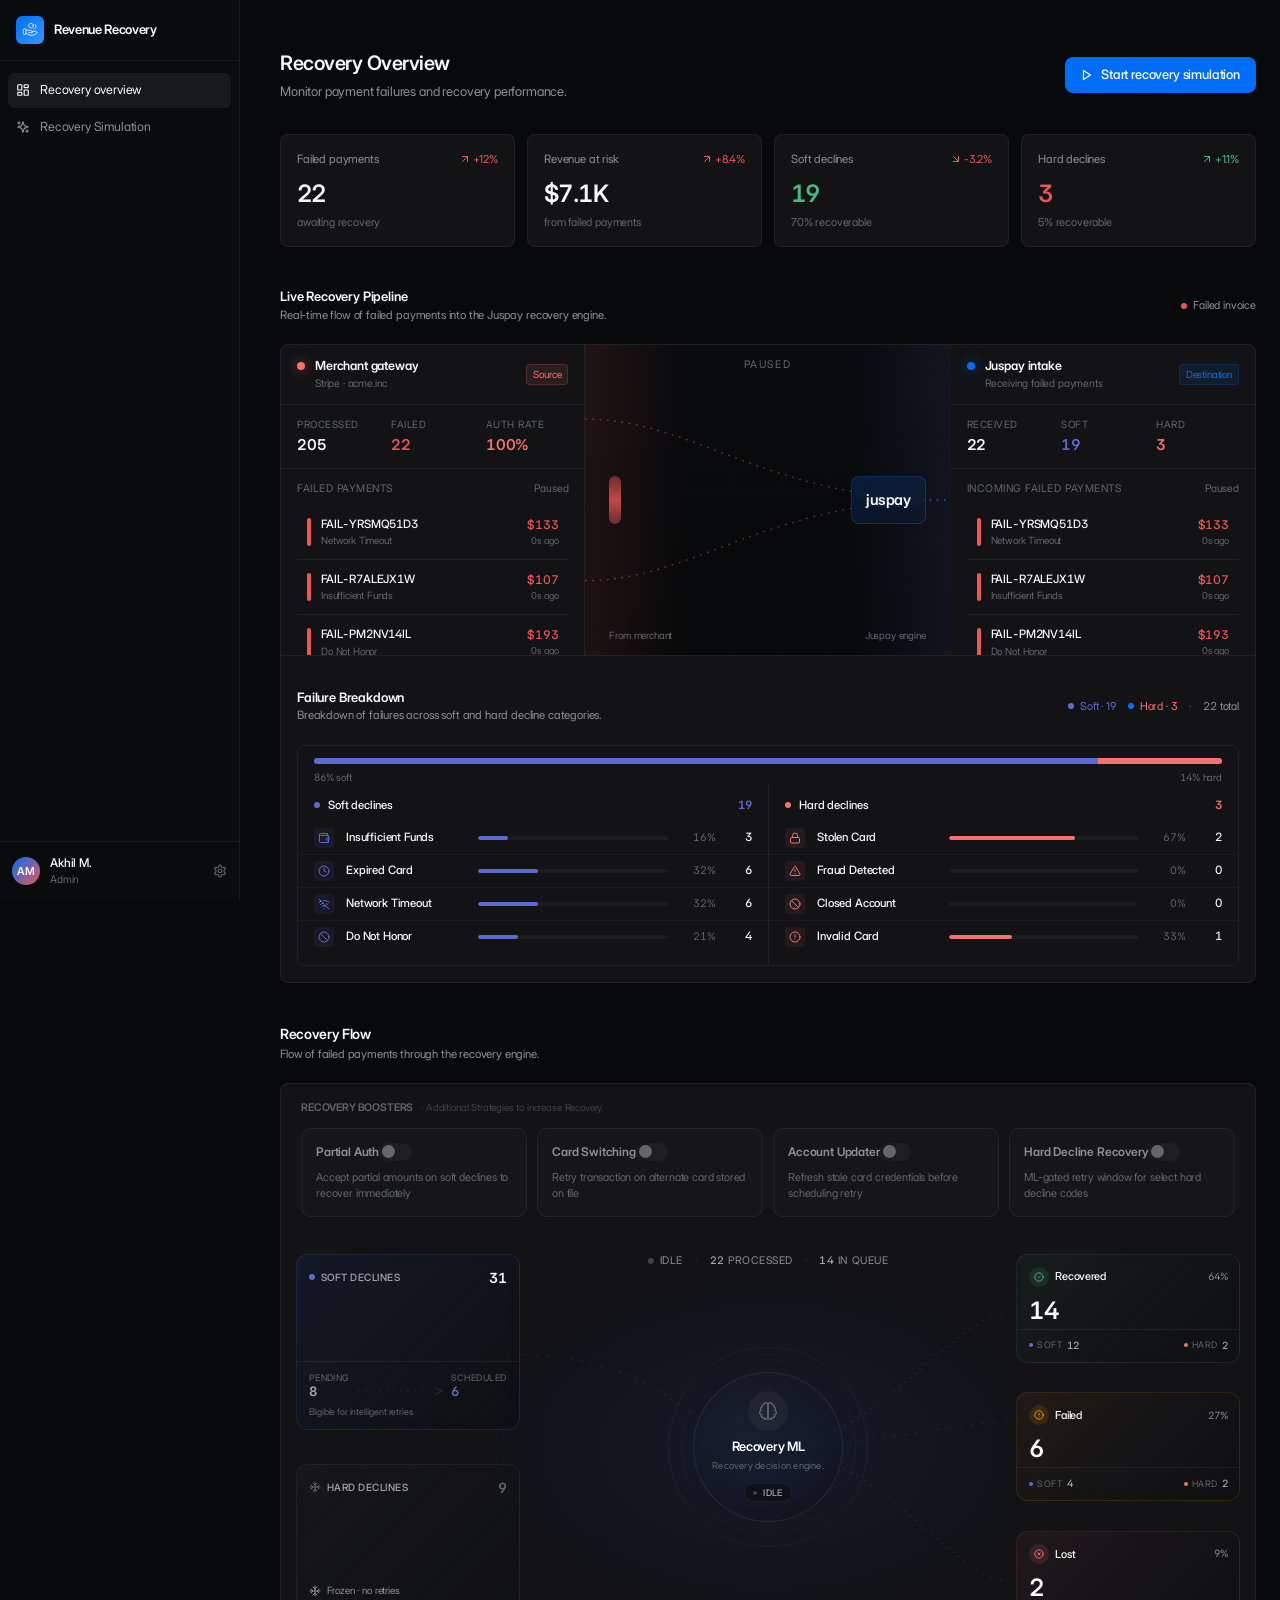
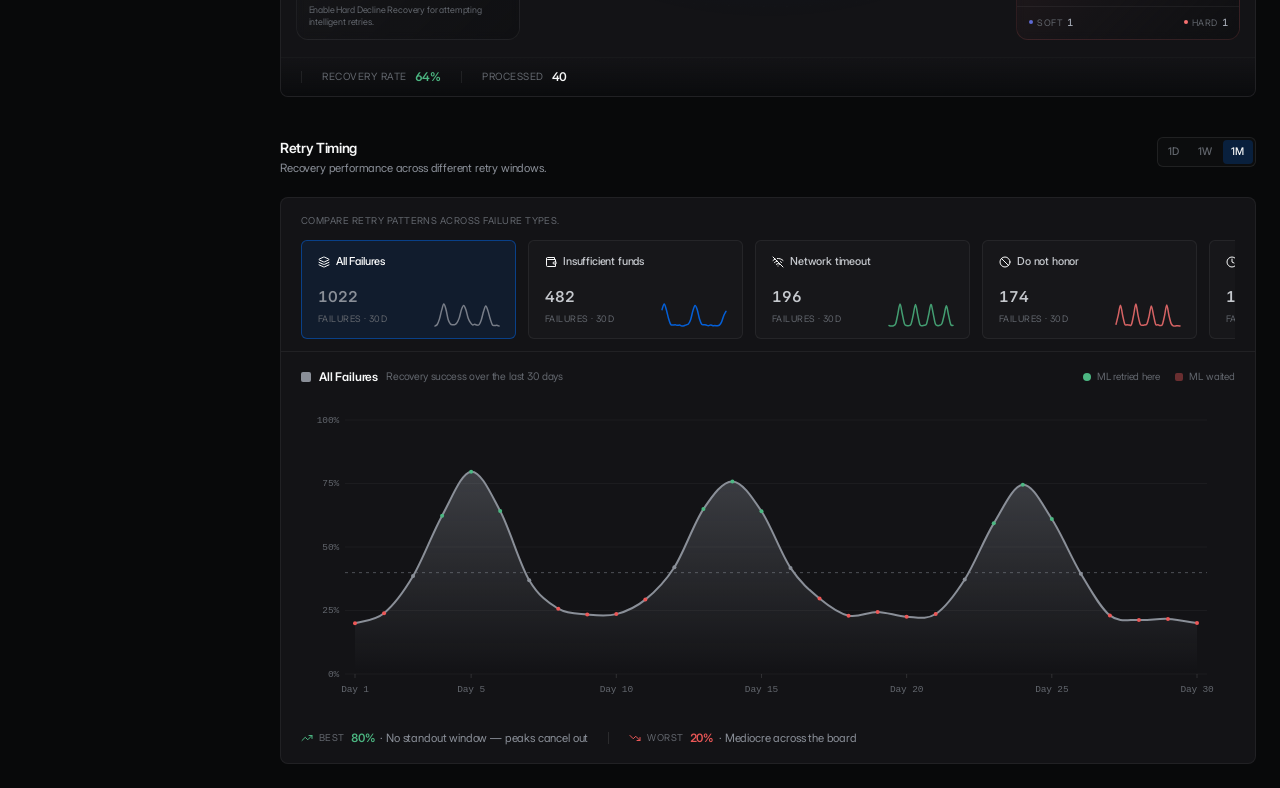
==== commit c4acbfff: "Always land on the landing page on reload; resume onboarding in place Previously, once a tab had ent" ====
--- a/recovery-demo.html
+++ b/recovery-demo.html
@@ -175,7 +175,7 @@
   // each new deploy always gets a guaranteed-clean slate regardless of
   // what accumulated before it.
   try{
-    var BUILD_V = 'c573a59d559d';
+    var BUILD_V = 'f2386a300034';
     if(localStorage.getItem('rrBuildVersion') !== BUILD_V){
       var _rrKeys = [];
       for(var _i=0;_i<localStorage.length;_i++){
@@ -252,7 +252,7 @@
     exit.innerHTML = '<svg width="15" height="15" viewBox="0 0 24 24" fill="none" stroke="currentColor" stroke-width="2" stroke-linecap="round" stroke-linejoin="round"><path d="M9 21H5a2 2 0 0 1-2-2V5a2 2 0 0 1 2-2h4"/><polyline points="16 17 21 12 16 7"/><line x1="21" y1="12" x2="9" y2="12"/></svg>';
     exit.onmouseenter = function(){ exit.style.color=TEXT; };
     exit.onmouseleave = function(){ exit.style.color=GRAY2; };
-    exit.onclick = function(){ localStorage.removeItem('rrSetupV2'); try{ sessionStorage.removeItem('rrInApp'); }catch(e){} location.reload(); };
+    exit.onclick = function(){ localStorage.removeItem('rrSetupV2'); try{ sessionStorage.removeItem('rrInApp'); }catch(e){} try{ sessionStorage.removeItem('rrWizardProgress'); }catch(e){} location.reload(); };
     profile.appendChild(exit);
   }
 
@@ -450,12 +450,21 @@
     window.rrFixInline();
   }
 
-  // Show the landing page on every fresh URL entry. We only jump straight to
-  // the dashboard when the user has entered the app within this tab session
-  // (set on skip/complete/explore below), so reopening the URL always lands
-  // on the hero first.
-  var _inApp = (function(){ try{ return sessionStorage.getItem('rrInApp')==='1'; }catch(e){ return false; } })();
-  if(localStorage.getItem('rrSetupV2') && _inApp){
+  // Show the landing page on every load -- including a plain refresh. The
+  // dashboard is reached only via the one page load that immediately follows
+  // finishing (or skipping) onboarding: that transition sets rrInApp and
+  // reloads, and this flag is consumed (removed) the instant it's read, so
+  // it only ever satisfies that single load. Any load after that -- another
+  // refresh, reopening the tab, pasting the link again -- finds no flag and
+  // falls through to the landing page below.
+  var _justEntered = (function(){
+    try{
+      var v = sessionStorage.getItem('rrInApp')==='1';
+      if(v) sessionStorage.removeItem('rrInApp');
+      return v;
+    }catch(e){ return false; }
+  })();
+  if(localStorage.getItem('rrSetupV2') && _justEntered){
     addExitBtn(); watchExitBtn(); watchGradients();
     setTimeout(window.rrFixGradients, 50);
     setTimeout(window.rrFixGradients, 200);
@@ -561,8 +570,32 @@
     check:'<svg width="12" height="12" viewBox="0 0 24 24" fill="none" stroke="currentColor" stroke-width="3"><polyline points="20 6 9 17 4 12"/></svg>'
   };
 
+  // Persist in-progress wizard state (current step + entered fields) per tab
+  // so a reload mid-onboarding resumes exactly where the user left off,
+  // instead of dropping them back at the landing page. Cleared once setup
+  // finishes/is skipped (state.js) or the user exits back to landing.
+  function saveProgress(){
+    if(stepIndex === -1){ clearProgress(); return; }
+    try{ sessionStorage.setItem('rrWizardProgress', JSON.stringify({stepIndex:stepIndex, state:state})); }catch(e){}
+  }
+  function clearProgress(){
+    try{ sessionStorage.removeItem('rrWizardProgress'); }catch(e){}
+  }
+  (function restoreProgress(){
+    try{
+      var raw = sessionStorage.getItem('rrWizardProgress');
+      if(!raw) return;
+      var saved = JSON.parse(raw);
+      if(saved && typeof saved.stepIndex === 'number' && saved.stepIndex > -1 && saved.stepIndex < STEPS.length){
+        stepIndex = saved.stepIndex;
+        if(saved.state) for(var k in saved.state) state[k] = saved.state[k];
+      }
+    }catch(e){}
+  })();
+
   /* ── render ── */
   function render(){
+    saveProgress();
     shell.innerHTML = '';
     if(stepIndex === -1){ renderLanding(); } else { renderWizard(); }
   }
@@ -696,7 +729,7 @@
     var topbar = el('div','display:flex;align-items:stretch;flex-shrink:0;border-bottom:1px solid '+BORDER);
     var topLeft = el('div','display:flex;align-items:center;gap:12px;padding:24px 32px 20px;width:280px;flex-shrink:0;background:'+(_L?'#ffffff':BG)+';box-sizing:border-box');
     var backBtn = btn('','display:flex;align-items:center;justify-content:center;width:30px;height:30px;border-radius:8px;border:none;background:none;color:'+TEXT+';cursor:pointer',
-      function(){ stepIndex > 0 ? (stepIndex--, render()) : (stepIndex=-1, render()); });
+      function(){ stepIndex > 0 ? (stepIndex--, render()) : (clearProgress(), stepIndex=-1, render()); });
     backBtn.innerHTML = '<svg width="18" height="18" viewBox="0 0 24 24" fill="none" stroke="currentColor" stroke-width="2"><polyline points="15 18 9 12 15 6"/></svg>';
     var title = el('span','font-size:16px;font-weight:700;color:'+TEXT);
     title.textContent = 'Revenue Recovery';
@@ -785,6 +818,7 @@
       function(){ close(); });
     var confirmBtn = btn('Continue to demo →','padding:8px 16px;border-radius:8px;border:1px solid '+BRAND+';background:'+BRAND+';color:#fff;font-size:12.5px;font-weight:600;cursor:pointer;font-family:inherit',
       function(){
+        clearProgress();
         localStorage.setItem('rrSetupV2','1');
         // matches the defaults shown in the list above
         try{ localStorage.setItem('rrPayProcessor','Stripe'); localStorage.setItem('rrBillProcessor','Chargebee'); }catch(e){}
@@ -912,7 +946,7 @@
       i.value = val; i.placeholder = placeholder; i.type = type||'text';
       i.onfocus = function(){ i.style.borderColor=BRAND; i.style.boxShadow='0 0 0 3px rgba(0,109,249,0.15)'; };
       i.onblur = function(){ i.style.borderColor=''+OL(0.08)+''; i.style.boxShadow='none'; };
-      i.oninput = function(){ onchange(i.value); };
+      i.oninput = function(){ onchange(i.value); saveProgress(); };
       return i;
     }
 
@@ -1120,6 +1154,7 @@
         container.appendChild(row);
       });
       container.appendChild(primaryBtn('Start exploring', false, function(){
+        clearProgress();
         localStorage.setItem('rrSetupV2','1');
         // carry the processors actually chosen in this wizard through to the
         // Overview's "Merchant gateway" card, instead of leaving it hardcoded
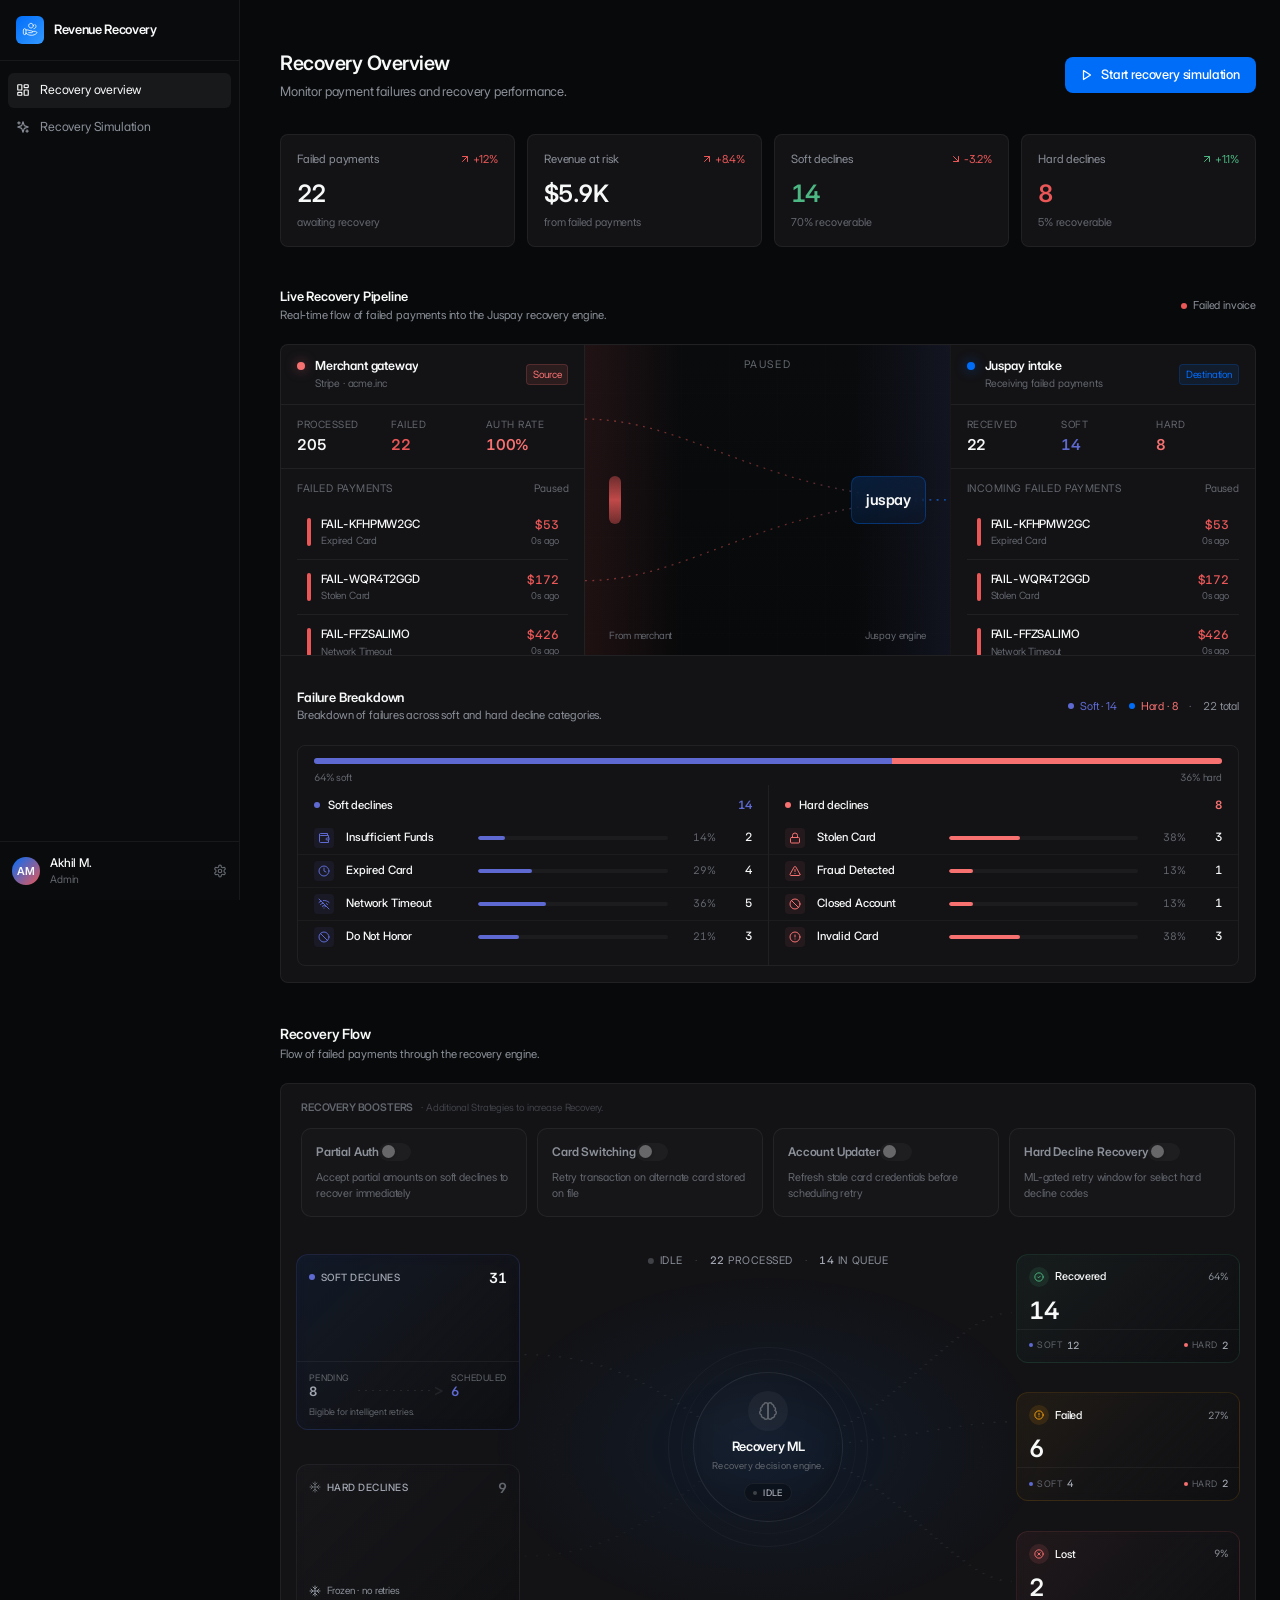
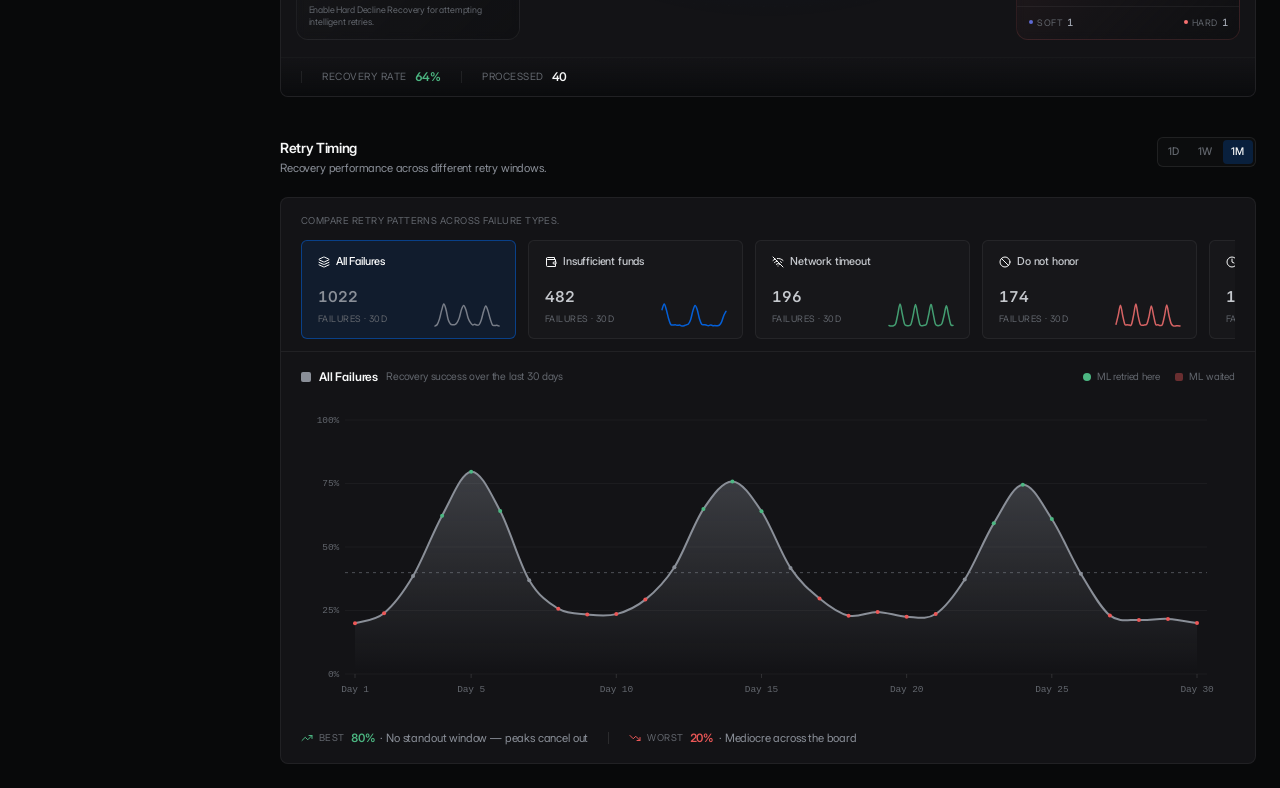
==== commit 6d377507: "Stop promising a settings screen that doesn't exist The "Use default setup" modal told users they co" ====
--- a/recovery-demo.html
+++ b/recovery-demo.html
@@ -175,7 +175,7 @@
   // each new deploy always gets a guaranteed-clean slate regardless of
   // what accumulated before it.
   try{
-    var BUILD_V = 'f2386a300034';
+    var BUILD_V = '4cb1f4f634ca';
     if(localStorage.getItem('rrBuildVersion') !== BUILD_V){
       var _rrKeys = [];
       for(var _i=0;_i<localStorage.length;_i++){
@@ -790,7 +790,7 @@
     var h = el('h2','font-size:15px;font-weight:700;color:'+TEXT+';margin:0 0 3px;letter-spacing:-0.01em');
     h.textContent = 'Use default setup';
     var sub = el('p','font-size:12px;color:'+GRAY+';line-height:1.5;margin:0');
-    sub.textContent = "We'll configure the demo with these defaults. Change any of this later from settings.";
+    sub.textContent = "We'll configure the demo with these defaults so you can start exploring right away.";
     hText.appendChild(h); hText.appendChild(sub);
     var xBtn = btn('','position:absolute;top:14px;right:14px;display:flex;align-items:center;justify-content:center;width:26px;height:26px;border-radius:8px;border:1px solid '+BORDER+';background:none;color:'+GRAY2+';cursor:pointer;padding:0',
       function(){ close(); });
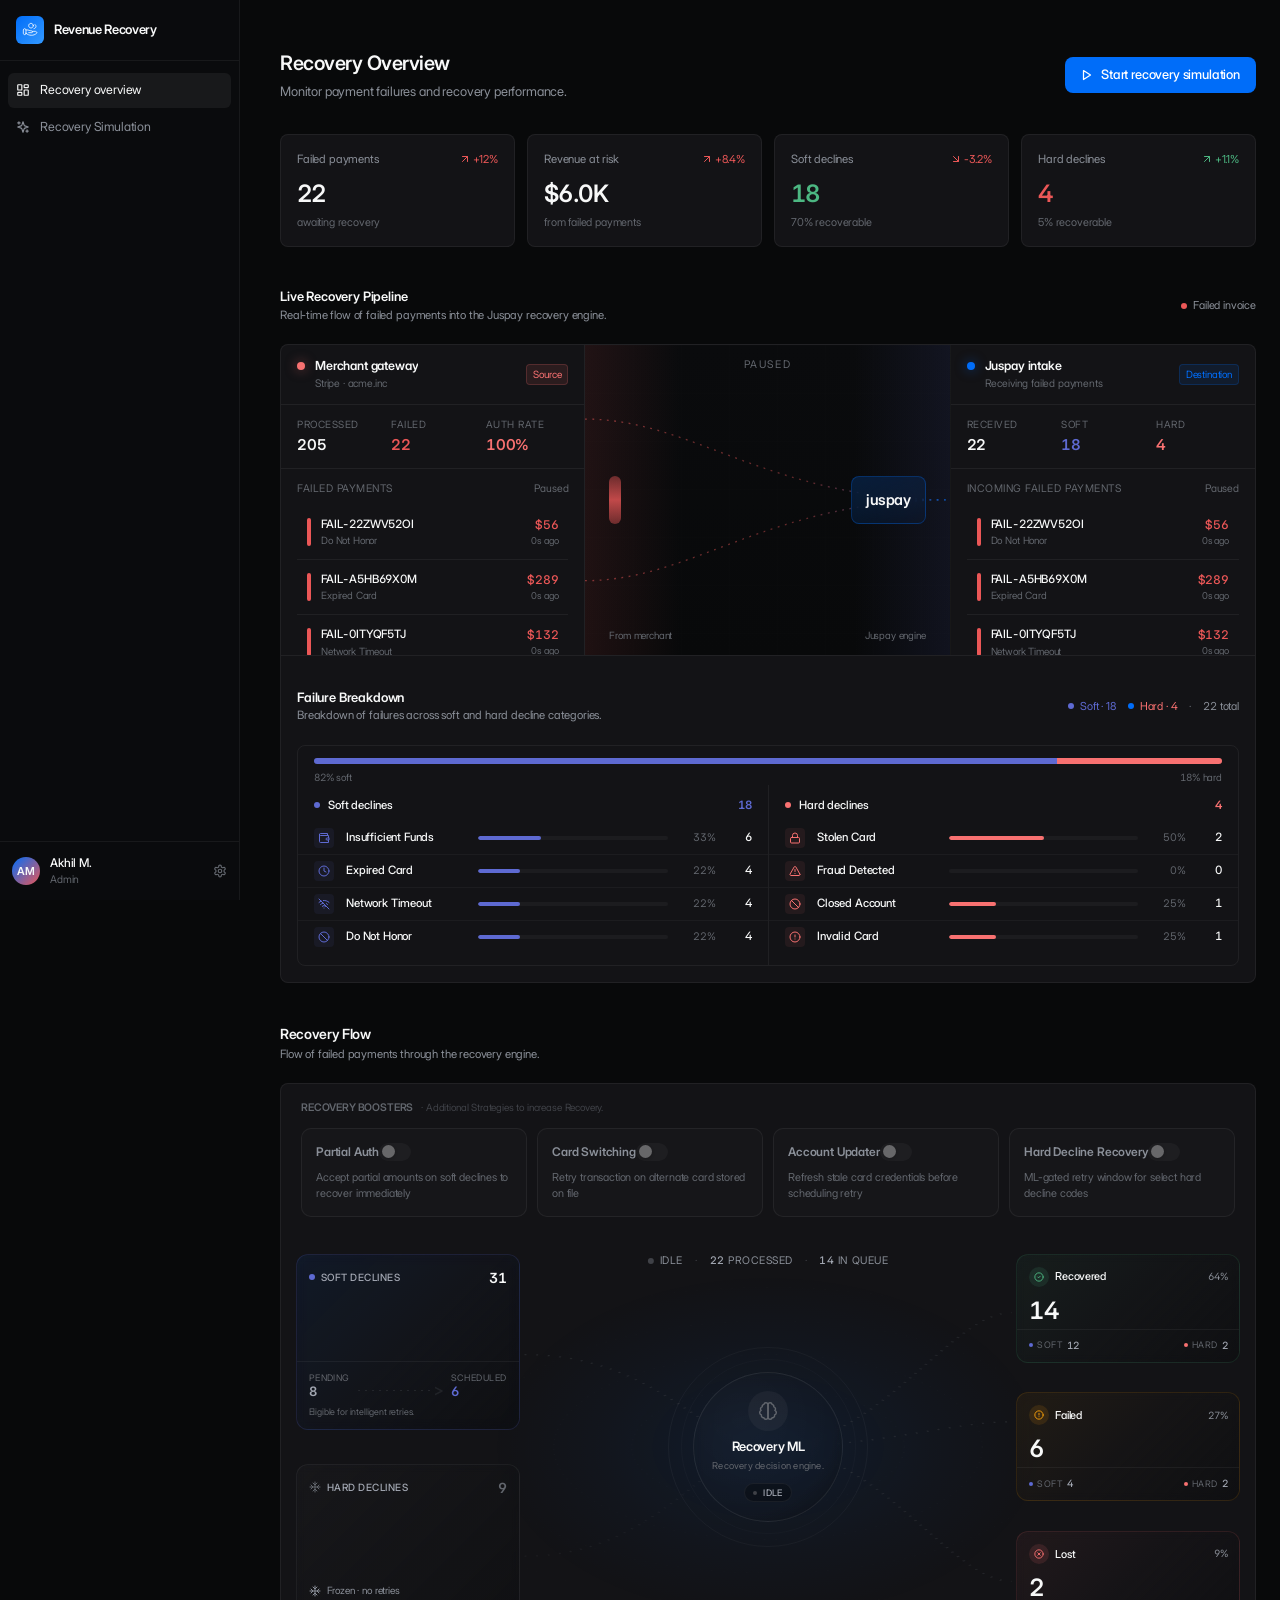
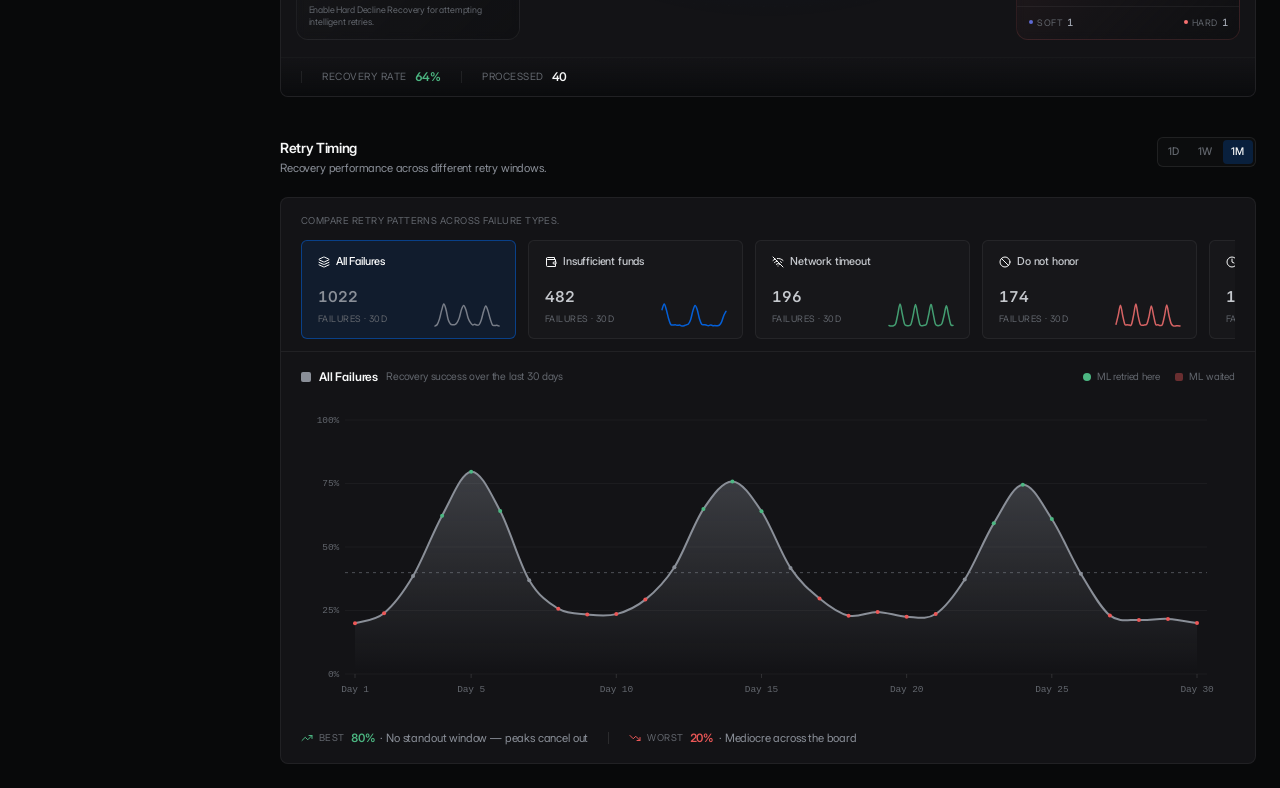
==== commit 89b71cb1: "Realign the default-setup modal and drop the arrow from its CTA The header icon sat inline before th" ====
--- a/recovery-demo.html
+++ b/recovery-demo.html
@@ -175,7 +175,7 @@
   // each new deploy always gets a guaranteed-clean slate regardless of
   // what accumulated before it.
   try{
-    var BUILD_V = '4cb1f4f634ca';
+    var BUILD_V = '7a335357e983';
     if(localStorage.getItem('rrBuildVersion') !== BUILD_V){
       var _rrKeys = [];
       for(var _i=0;_i<localStorage.length;_i++){
@@ -782,25 +782,26 @@
     var box = el('div','position:relative;width:100%;max-width:380px;background:'+CARD+';border:1px solid '+BORDER+';border-radius:14px;box-sizing:border-box;box-shadow:0 24px 60px rgba(0,0,0,0.35);overflow:hidden');
     box.onclick = function(e){ e.stopPropagation(); };
 
-    // header — icon tile mirrors the trigger button for continuity
-    var head = el('div','display:flex;align-items:flex-start;gap:11px;padding:18px 20px 0;position:relative');
-    var hIcon = el('span','display:flex;align-items:center;justify-content:center;width:30px;height:30px;border-radius:999px;background:rgba(0,109,249,0.10);border:1px solid rgba(0,109,249,0.18);color:'+BRAND+';flex-shrink:0');
+    // header — icon sits above the title/subtitle (rather than beside it) so
+    // every block in the modal -- title, subtitle, list, footer -- shares the
+    // same 20px left edge instead of the text trailing off wherever the icon
+    // happened to push it.
+    var head = el('div','padding:20px 20px 16px;position:relative');
+    var hIcon = el('span','display:flex;align-items:center;justify-content:center;width:30px;height:30px;border-radius:999px;background:rgba(0,109,249,0.10);border:1px solid rgba(0,109,249,0.18);color:'+BRAND+';margin-bottom:12px');
     hIcon.innerHTML = '<svg width="12" height="12" viewBox="0 0 24 24" fill="currentColor" stroke="none"><path d="M2.5 5.6v12.8c0 .8.9 1.3 1.6.9l9.2-6.4c.6-.4.6-1.4 0-1.8L4.1 4.7c-.7-.4-1.6.1-1.6.9z"/><path d="M12.5 5.6v12.8c0 .8.9 1.3 1.6.9l9.2-6.4c.6-.4.6-1.4 0-1.8l-9.2-6.4c-.7-.4-1.6.1-1.6.9z"/></svg>';
-    var hText = el('div','flex:1;min-width:0');
-    var h = el('h2','font-size:15px;font-weight:700;color:'+TEXT+';margin:0 0 3px;letter-spacing:-0.01em');
+    var h = el('h2','font-size:15px;font-weight:700;color:'+TEXT+';margin:0 0 4px;letter-spacing:-0.01em');
     h.textContent = 'Use default setup';
-    var sub = el('p','font-size:12px;color:'+GRAY+';line-height:1.5;margin:0');
+    var sub = el('p','font-size:12px;color:'+GRAY+';line-height:1.5;margin:0;max-width:300px');
     sub.textContent = "We'll configure the demo with these defaults so you can start exploring right away.";
-    hText.appendChild(h); hText.appendChild(sub);
     var xBtn = btn('','position:absolute;top:14px;right:14px;display:flex;align-items:center;justify-content:center;width:26px;height:26px;border-radius:8px;border:1px solid '+BORDER+';background:none;color:'+GRAY2+';cursor:pointer;padding:0',
       function(){ close(); });
     xBtn.innerHTML = '<svg width="12" height="12" viewBox="0 0 24 24" fill="none" stroke="currentColor" stroke-width="2.2" stroke-linecap="round"><line x1="18" y1="6" x2="6" y2="18"/><line x1="6" y1="6" x2="18" y2="18"/></svg>';
     xBtn.onmouseenter = function(){ xBtn.style.color = TEXT; };
     xBtn.onmouseleave = function(){ xBtn.style.color = GRAY2; };
-    head.appendChild(hIcon); head.appendChild(hText);
+    head.appendChild(hIcon); head.appendChild(h); head.appendChild(sub);
     box.appendChild(head); box.appendChild(xBtn);
 
-    var list = el('div','margin:14px 20px 16px;border:1px solid '+BORDER+';border-radius:10px;overflow:hidden');
+    var list = el('div','margin:0 20px 16px;border:1px solid '+BORDER+';border-radius:10px;overflow:hidden');
     defaults.forEach(function(d, i){
       var row = el('div','display:flex;align-items:center;justify-content:space-between;gap:12px;padding:9px 12px'+(i?';border-top:1px solid '+BORDER:''));
       var l = el('span','font-size:12px;color:'+GRAY+';white-space:nowrap');
@@ -816,7 +817,7 @@
     var foot = el('div','display:flex;align-items:center;justify-content:flex-end;gap:8px;padding:12px 20px;border-top:1px solid '+BORDER+';background:'+(_L?'#f8fafc':OL(0.02)));
     var cancelBtn = btn('Cancel','padding:8px 14px;border-radius:8px;border:1px solid '+BORDER+';background:'+CARD+';color:'+TEXT+';font-size:12.5px;font-weight:600;cursor:pointer;font-family:inherit',
       function(){ close(); });
-    var confirmBtn = btn('Continue to demo →','padding:8px 16px;border-radius:8px;border:1px solid '+BRAND+';background:'+BRAND+';color:#fff;font-size:12.5px;font-weight:600;cursor:pointer;font-family:inherit',
+    var confirmBtn = btn('Continue to demo','padding:8px 16px;border-radius:8px;border:1px solid '+BRAND+';background:'+BRAND+';color:#fff;font-size:12.5px;font-weight:600;cursor:pointer;font-family:inherit',
       function(){
         clearProgress();
         localStorage.setItem('rrSetupV2','1');
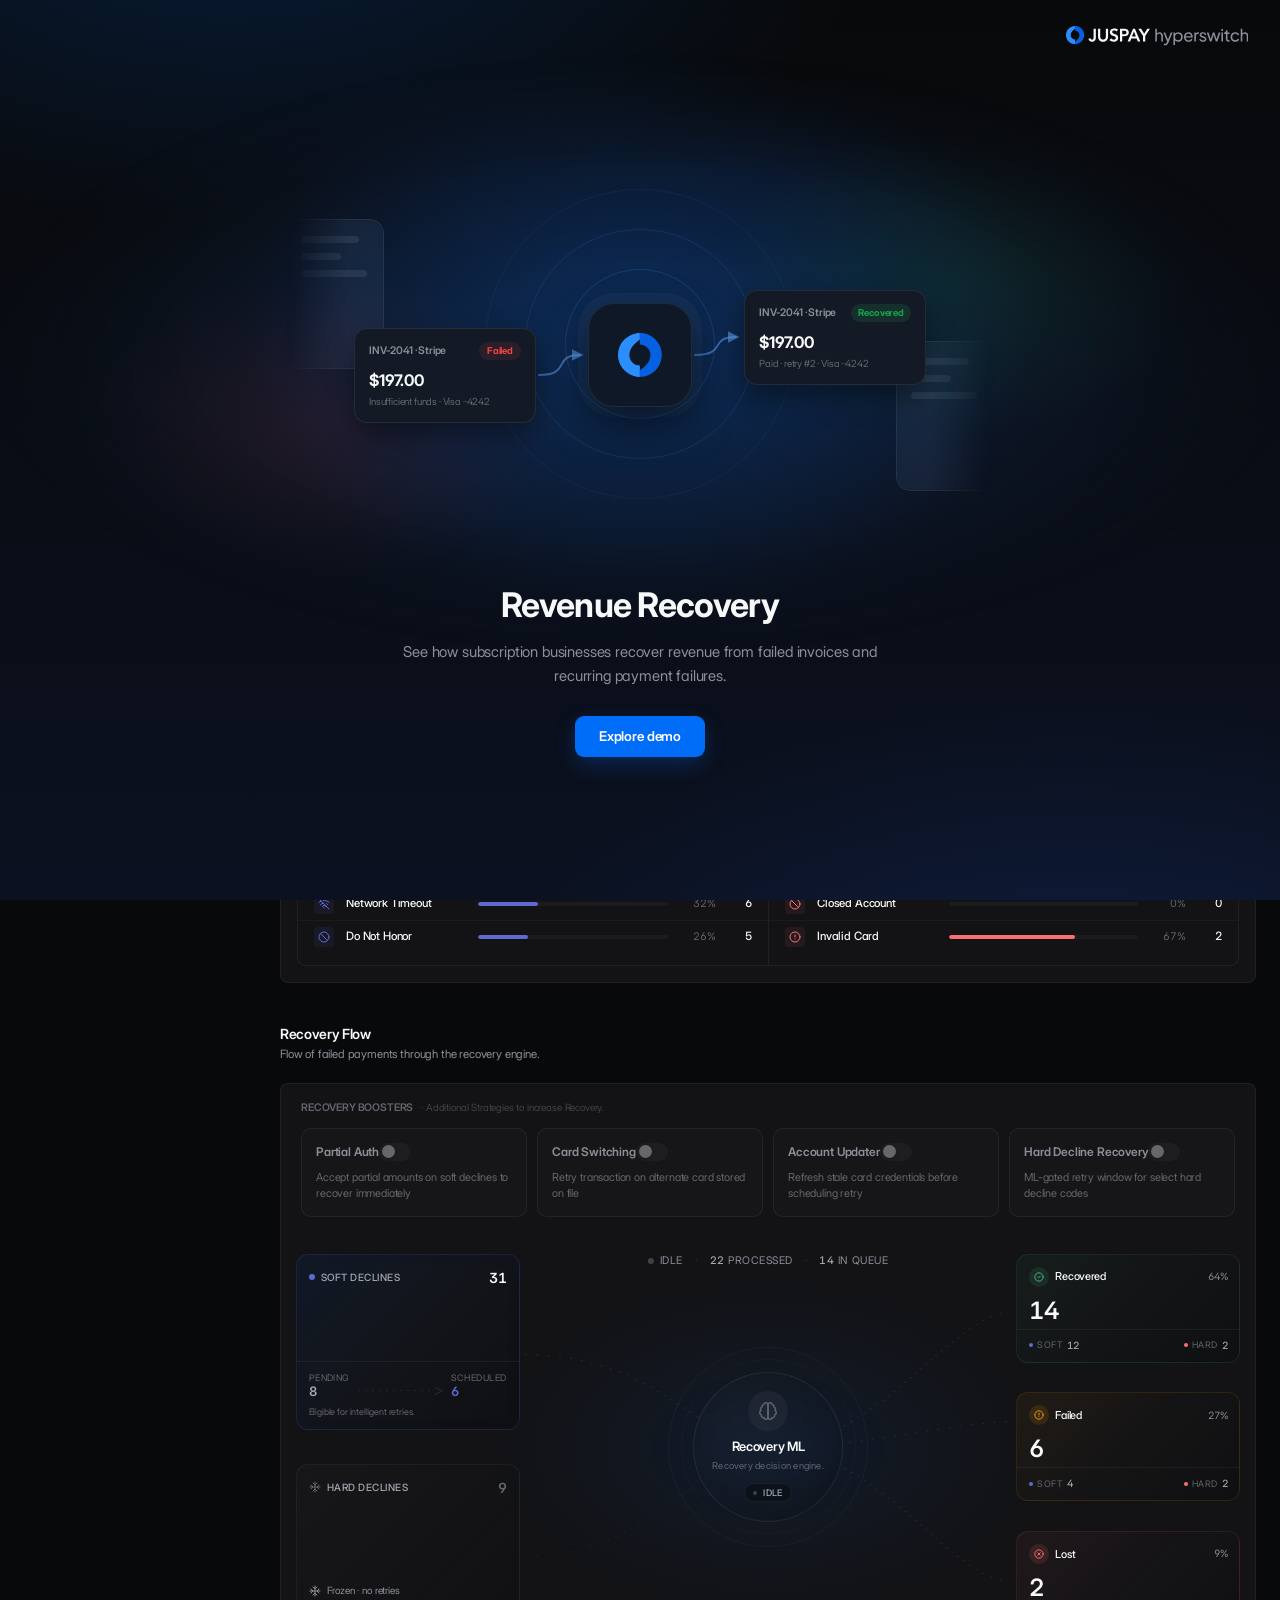
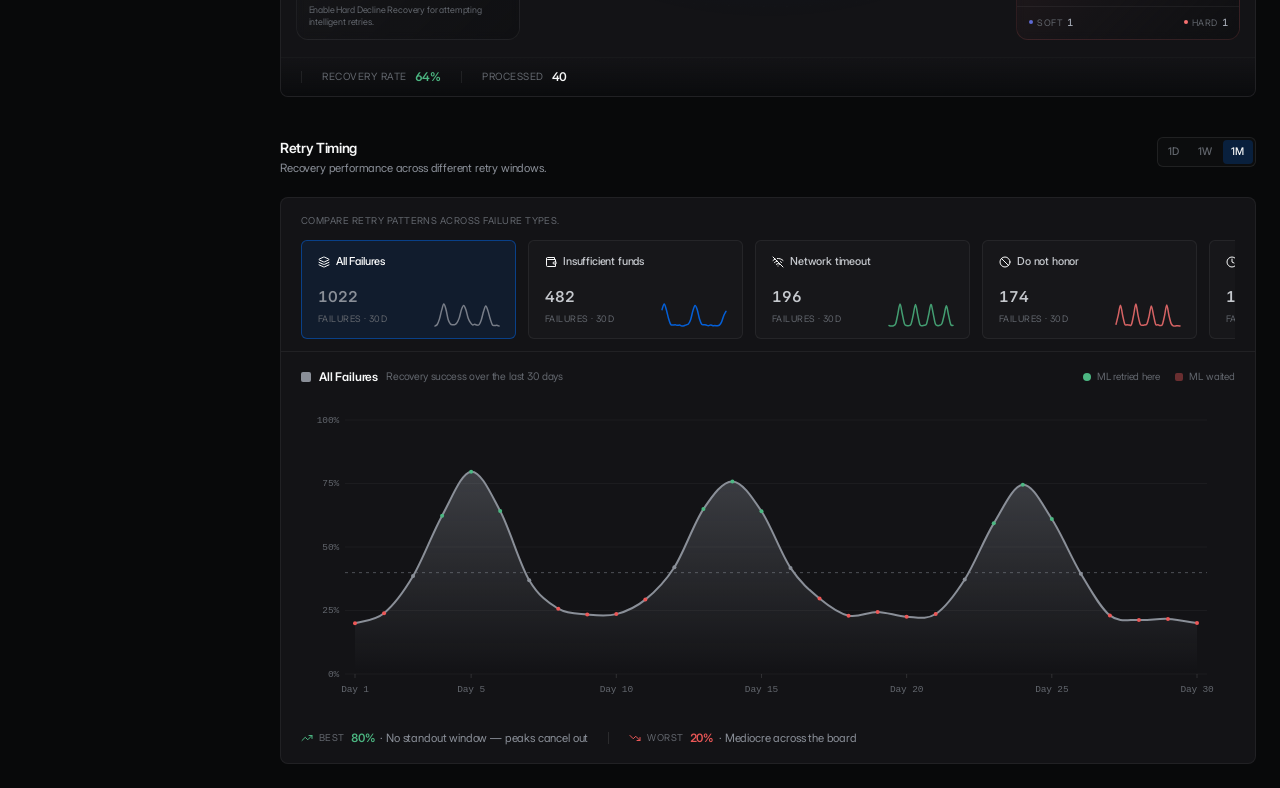
==== commit eac2b774: "Make the landing/onboarding shell mount resilient to hydration timing The shell was appended via a s" ====
--- a/recovery-demo.html
+++ b/recovery-demo.html
@@ -175,7 +175,7 @@
   // each new deploy always gets a guaranteed-clean slate regardless of
   // what accumulated before it.
   try{
-    var BUILD_V = '7a335357e983';
+    var BUILD_V = '1e32aa212017';
     if(localStorage.getItem('rrBuildVersion') !== BUILD_V){
       var _rrKeys = [];
       for(var _i=0;_i<localStorage.length;_i++){
@@ -1172,7 +1172,27 @@
     }
   }
 
-  setTimeout(function(){ document.body.appendChild(shell); render(); }, 50);
+  // Mount the shell and keep it mounted. A single fixed-delay setTimeout here
+  // used to be a race identical to the one already solved (and documented)
+  // for the nav-tab injection and gradient fixups below: on a slower device
+  // or a cold/no-store load, React's own hydration can still be settling the
+  // DOM when the timer fires, and the shell either never lands or gets
+  // wiped, silently leaving the raw dashboard visible with no landing page.
+  // Retry on a schedule and self-heal via a MutationObserver so this is
+  // resilient regardless of how long hydration takes.
+  function rrEnsureShell(){
+    if(!document.body.contains(shell)){
+      document.body.appendChild(shell);
+      render();
+    }
+  }
+  rrEnsureShell();
+  setTimeout(rrEnsureShell, 50);
+  setTimeout(rrEnsureShell, 300);
+  setTimeout(rrEnsureShell, 800);
+  setTimeout(rrEnsureShell, 1500);
+  setTimeout(rrEnsureShell, 3000);
+  try{ new MutationObserver(rrEnsureShell).observe(document.body, {childList:true}); }catch(e){}
 })();
 </script><script>
 (function(){
